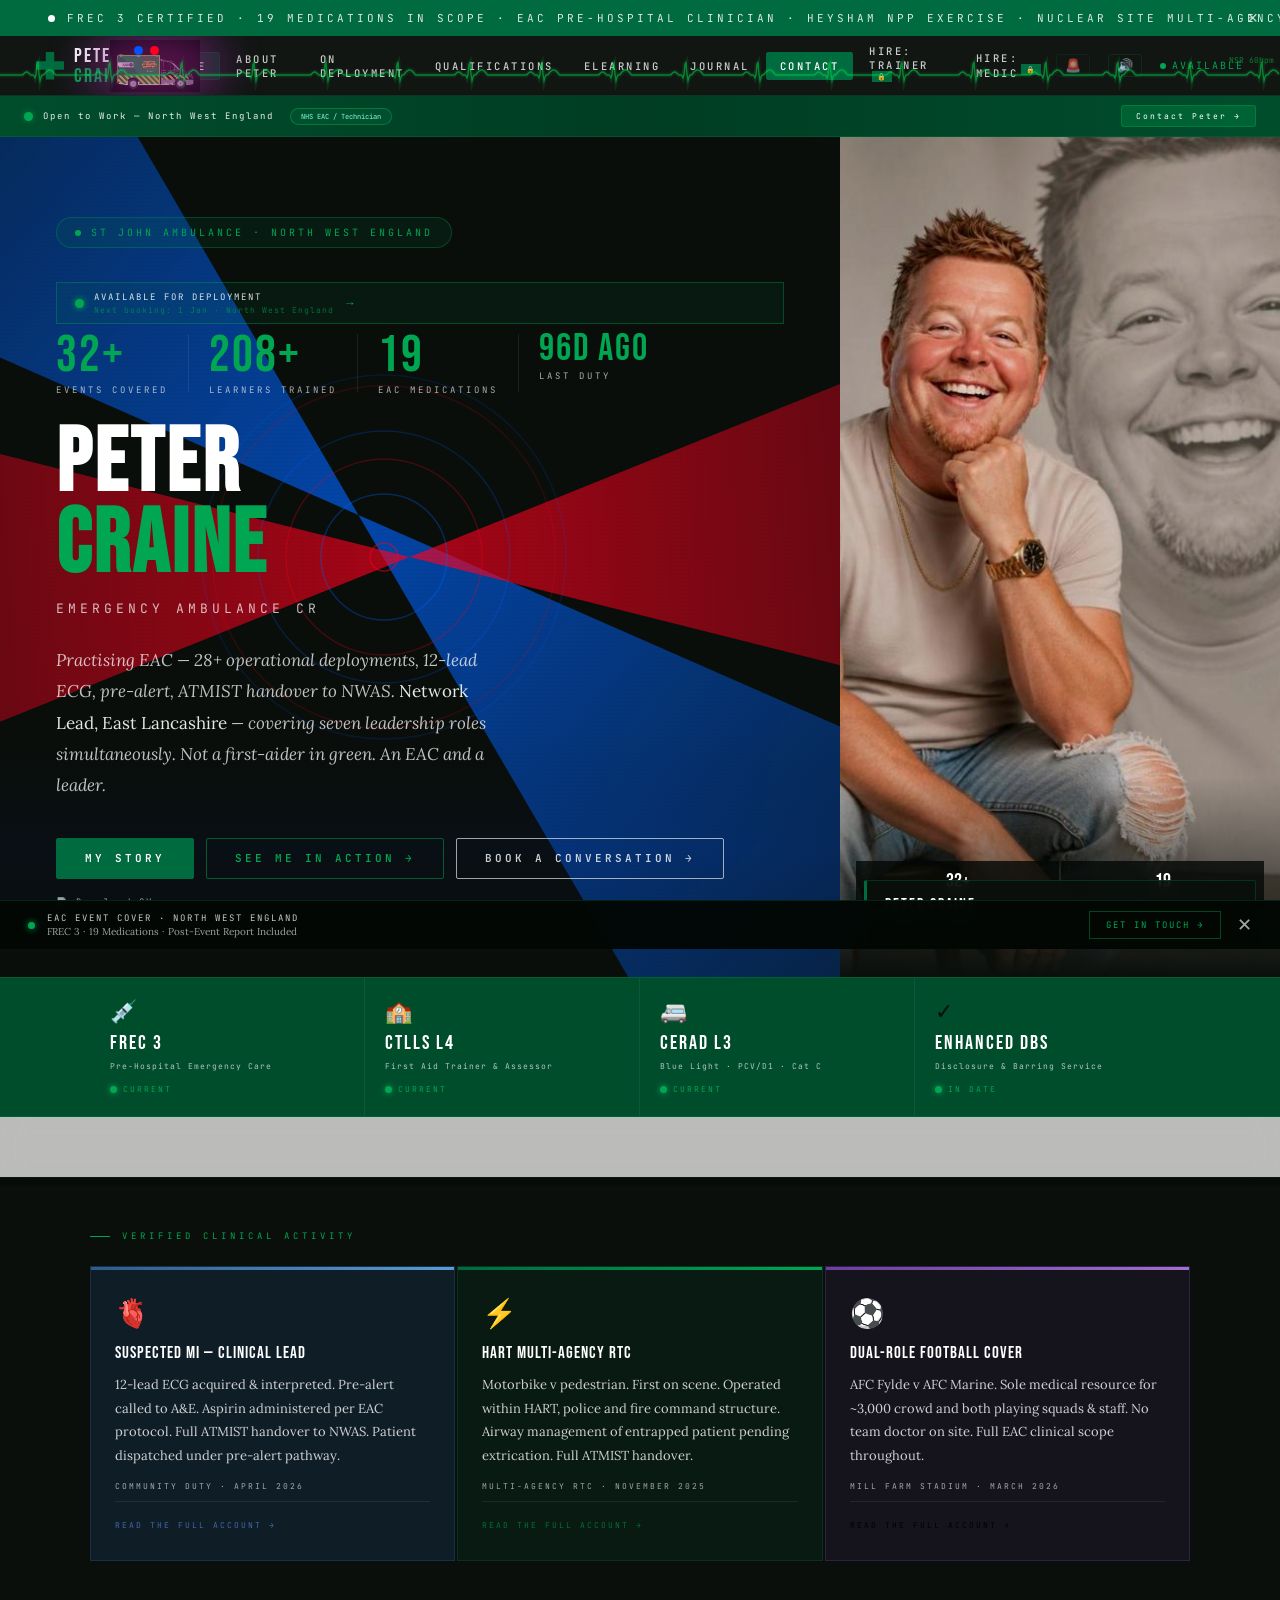
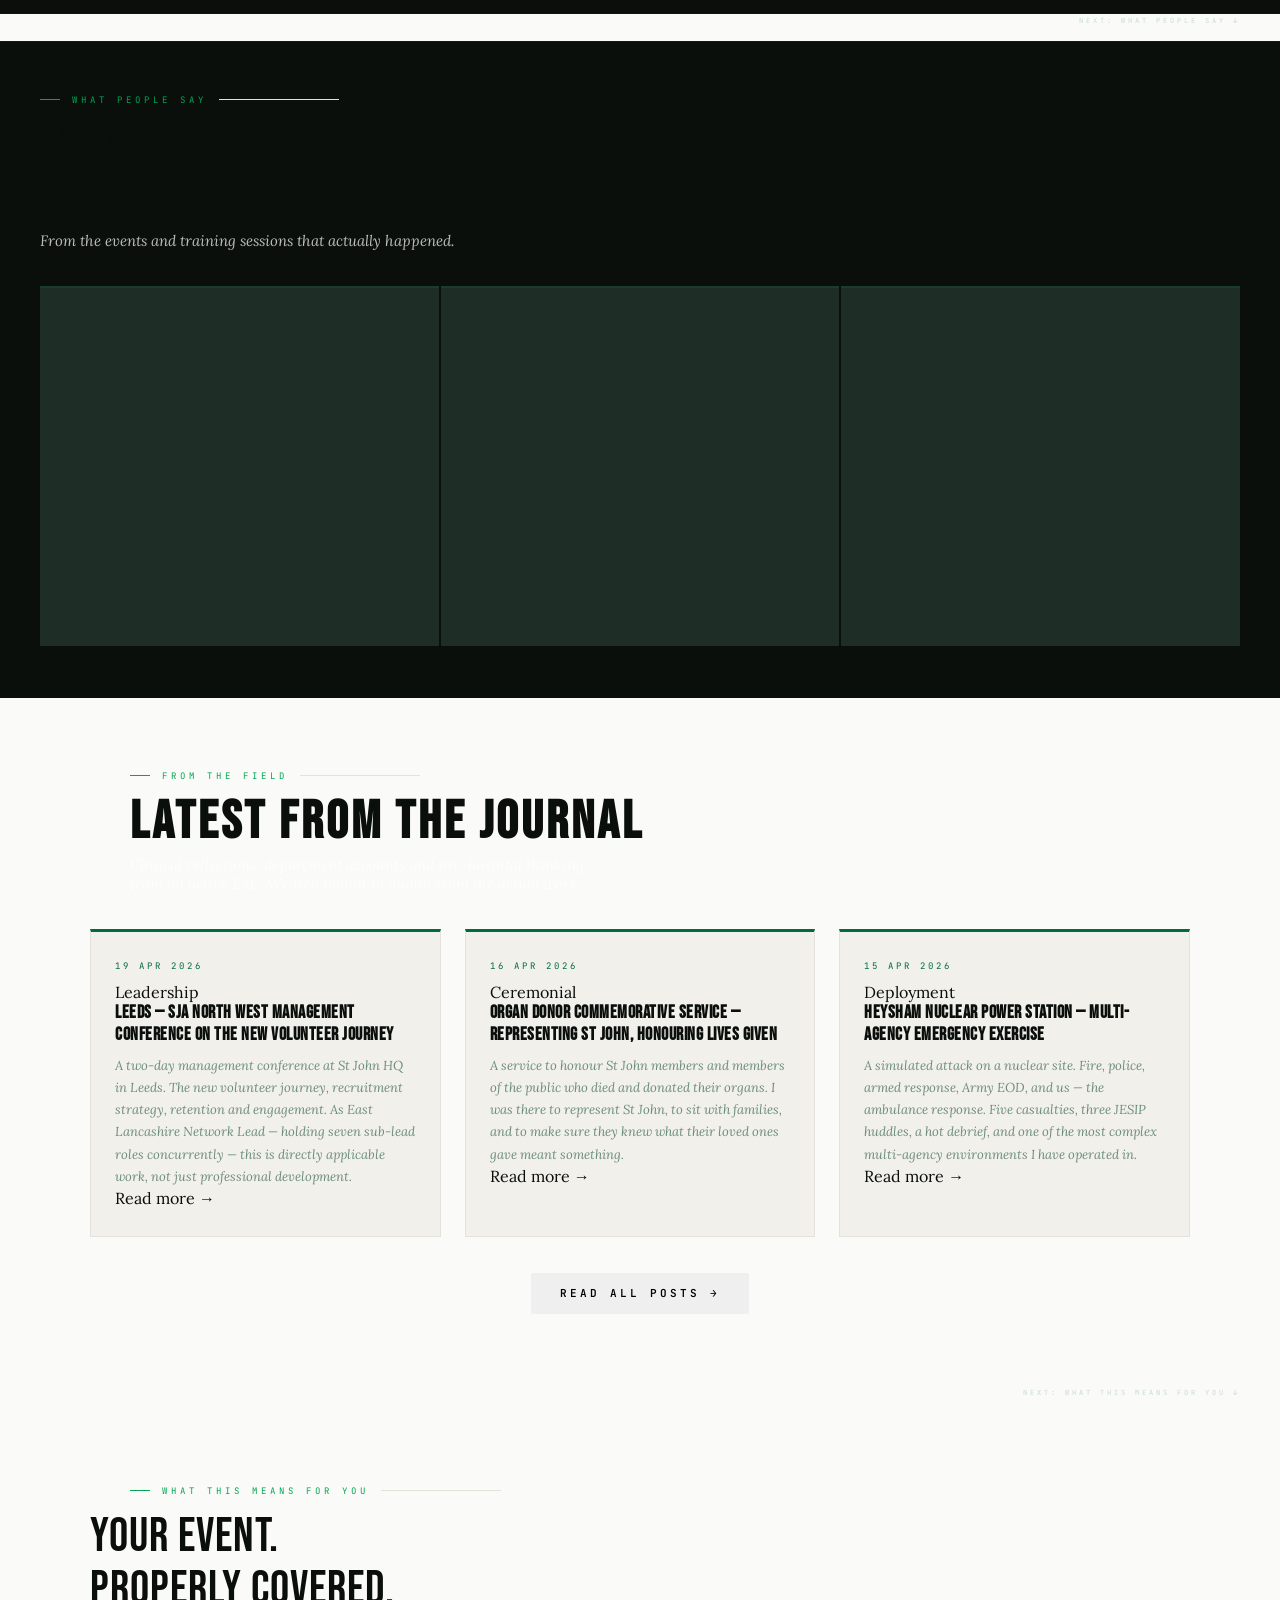
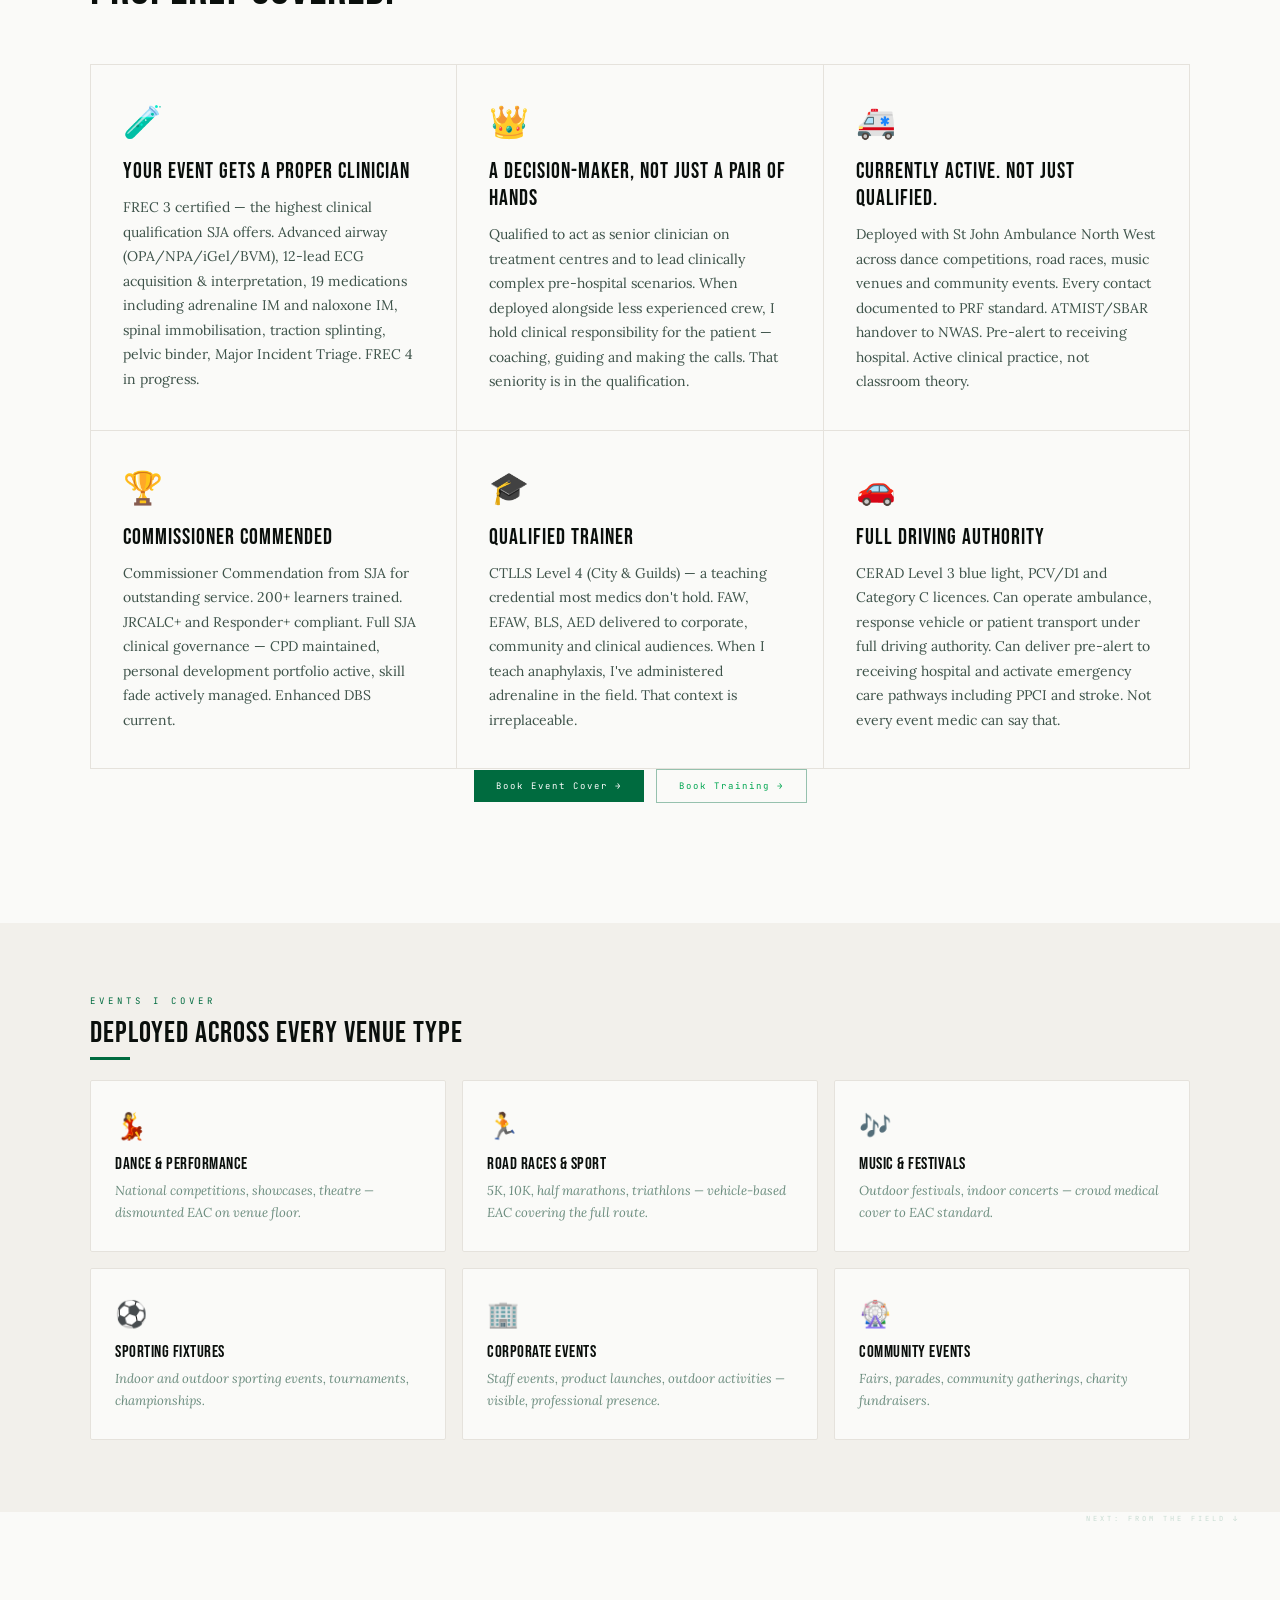
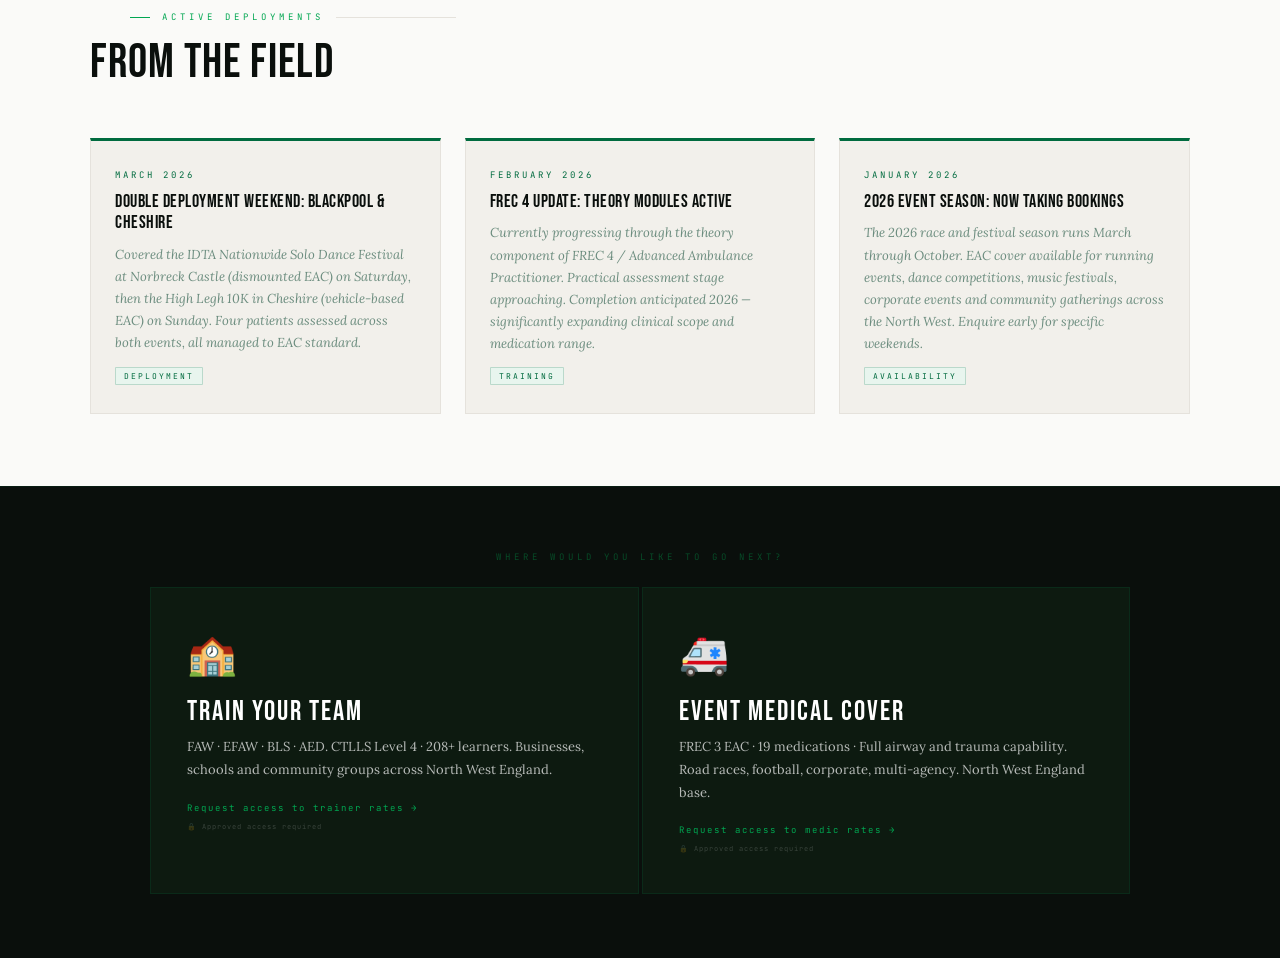
==== index.html @ c76495e9 "Add files via upload" ====
<!DOCTYPE html>
<html lang="en-GB">
<head>
<script type="application/ld+json">
[
  {
    "@context": "https://schema.org",
    "@type": "Person",
    "@id": "https://www.petercrainemedic.co.uk/#person",
    "name": "Peter Craine",
    "givenName": "Peter",
    "familyName": "Craine",
    "jobTitle": "Emergency Ambulance Crew / Event Medical Cover Provider / First Aid Trainer",
    "description": "FREC 3 qualified Emergency Ambulance Crew (EAC) providing professional event medical cover across North West England. Operating under St John Ambulance clinical governance with 19-medication EAC scope. CTLLS Level 4 first aid trainer.",
    "url": "https://www.petercrainemedic.co.uk",
    "telephone": "+447756831072",
    "email": "peter.craine@me.com",
    "image": "https://www.petercrainemedic.co.uk/peter-craine-eac.jpg",
    "address": {
      "@type": "PostalAddress",
      "addressLocality": "Blackburn",
      "addressRegion": "Lancashire",
      "addressCountry": "GB",
      "addressRegion": "North West England"
    },
    "areaServed": [
      {"@type": "AdministrativeArea", "name": "Lancashire"},
      {"@type": "AdministrativeArea", "name": "Greater Manchester"},
      {"@type": "AdministrativeArea", "name": "Merseyside"},
      {"@type": "AdministrativeArea", "name": "Cheshire"},
      {"@type": "AdministrativeArea", "name": "West Yorkshire"},
      {"@type": "AdministrativeArea", "name": "North West England"}
    ],
    "knowsAbout": [
      "Pre-hospital emergency care",
      "Event medical cover",
      "Emergency Ambulance Crew operations",
      "FREC 3 clinical scope",
      "Medication administration — EAC scope",
      "First aid training delivery",
      "JRCALC clinical guidelines",
      "Mass casualty incident management",
      "Cardiac arrest management",
      "Anaphylaxis management",
      "Exertional illness at sporting events",
      "Patient report form documentation",
      "SJA clinical governance"
    ],
    "hasOccupation": {
      "@type": "Occupation",
      "name": "Emergency Ambulance Crew",
      "occupationalCategory": "29-2041.00",
      "description": "Pre-hospital emergency care provider operating to EAC scope of practice under St John Ambulance clinical governance",
      "skills": "FREC 3, EAC scope, 19-medication authority, 12-lead ECG, JRCALC guidelines, mass gathering medicine"
    },
    "hasCredential": [
      {
        "@type": "EducationalOccupationalCredential",
        "name": "FREC 3 — First Responder Emergency Care",
        "credentialCategory": "Clinical Qualification",
        "recognizedBy": {"@type": "Organization", "name": "IHCD / St John Ambulance"},
        "validIn": {"@type": "Country", "name": "United Kingdom"}
      },
      {
        "@type": "EducationalOccupationalCredential",
        "name": "Emergency Ambulance Crew (EAC) — Column 9 of 10",
        "credentialCategory": "Clinical Role",
        "recognizedBy": {"@type": "Organization", "name": "St John Ambulance"}
      },
      {
        "@type": "EducationalOccupationalCredential",
        "name": "CTLLS Level 4 — Certificate in Teaching in the Lifelong Learning Sector",
        "credentialCategory": "Teaching Qualification",
        "recognizedBy": {"@type": "Organization", "name": "City & Guilds"}
      },
      {
        "@type": "EducationalOccupationalCredential",
        "name": "CERAD Level 3 — Blue Light Driving Authority",
        "credentialCategory": "Driving Authority"
      },
      {
        "@type": "EducationalOccupationalCredential",
        "name": "Enhanced DBS Certificate",
        "credentialCategory": "Safeguarding Clearance"
      },
      {
        "@type": "EducationalOccupationalCredential",
        "name": "FREC 4 / Advanced Ambulance Practitioner — In Progress",
        "credentialCategory": "Clinical Qualification (In Progress)"
      }
    ],
    "memberOf": {
      "@type": "Organization",
      "name": "St John Ambulance",
      "url": "https://www.sja.org.uk",
      "department": "North West Region"
    },
    "sameAs": [
      "https://www.linkedin.com/in/peter-craine",
      "https://www.tiktok.com/@petercrainemedic",
      "https://www.petercrainemedic.co.uk"
    ]
  },
  {
    "@context": "https://schema.org",
    "@type": "ProfessionalService",
    "@id": "https://www.petercrainemedic.co.uk/#service",
    "name": "Peter Craine — Event Medical Cover & First Aid Training",
    "description": "Professional event medical cover and first aid training services across North West England. FREC 3 Emergency Ambulance Crew with 19-medication EAC scope, operating under St John Ambulance clinical governance.",
    "url": "https://www.petercrainemedic.co.uk",
    "telephone": "+447756831072",
    "email": "peter.craine@me.com",
    "provider": {"@id": "https://www.petercrainemedic.co.uk/#person"},
    "areaServed": [
      {"@type": "AdministrativeArea", "name": "Lancashire"},
      {"@type": "AdministrativeArea", "name": "Greater Manchester"},
      {"@type": "AdministrativeArea", "name": "Merseyside"},
      {"@type": "AdministrativeArea", "name": "Cheshire"},
      {"@type": "AdministrativeArea", "name": "North West England"}
    ],
    "serviceType": [
      "Event Medical Cover",
      "Emergency Ambulance Crew Deployment",
      "First Aid Training",
      "Mass Gathering Medicine",
      "Pre-Hospital Emergency Care"
    ],
    "hasOfferCatalog": {
      "@type": "OfferCatalog",
      "name": "Services",
      "itemListElement": [
        {"@type": "Offer", "itemOffered": {"@type": "Service", "name": "Event Medical Cover — EAC Deployment", "description": "FREC 3 Emergency Ambulance Crew for events of any size across North West England"}},
        {"@type": "Offer", "itemOffered": {"@type": "Service", "name": "First Aid Training", "description": "Accredited first aid courses delivered by CTLLS L4 qualified trainer"}},
        {"@type": "Offer", "itemOffered": {"@type": "Service", "name": "Event Risk Assessment", "description": "Pre-event medical risk assessment and Purple Guide compliance review"}}
      ]
    },
    "address": {
      "@type": "PostalAddress",
      "addressLocality": "Blackburn",
      "addressRegion": "Lancashire",
      "addressCountry": "GB"
    }
  },
  {
    "@context": "https://schema.org",
    "@type": "WebSite",
    "@id": "https://www.petercrainemedic.co.uk/#website",
    "name": "Peter Craine Medic",
    "url": "https://www.petercrainemedic.co.uk",
    "description": "Professional event medical cover and first aid training — North West England",
    "author": {"@id": "https://www.petercrainemedic.co.uk/#person"},
    "inLanguage": "en-GB"
  },
  {
    "@context": "https://schema.org",
    "@type": "FAQPage",
    "mainEntity": [
      {
        "@type": "Question",
        "name": "What is an EAC and do I need one for my event?",
        "acceptedAnswer": {
          "@type": "Answer",
          "text": "An Emergency Ambulance Crew (EAC) is a clinician operating at Column 9 of 10 in the ambulance career framework — significantly above a standard first aider or FREC 3. An EAC can administer 19 medications independently, acquire and interpret 12-lead ECGs, use supraglottic airways, and act as lead clinician at a treatment centre. For events over 500 people, physical activity events, or any event with elevated medical risk, EAC-level cover is strongly recommended under the Purple Guide."
        }
      },
      {
        "@type": "Question",
        "name": "What area does Peter Craine cover for event medical cover?",
        "acceptedAnswer": {
          "@type": "Answer",
          "text": "Primary coverage area is North West England — Lancashire (including Blackburn, Preston, Burnley), Greater Manchester, Merseyside, and Cheshire. Peter is available for events nationally, particularly across the North of England. Contact to discuss events outside the primary area."
        }
      },
      {
        "@type": "Question",
        "name": "What medications can an EAC administer at an event?",
        "acceptedAnswer": {
          "@type": "Answer",
          "text": "As an EAC operating under St John Ambulance clinical governance, Peter can administer 19 medications including Adrenaline 1:1000 IM (anaphylaxis), Naloxone IM (opioid reversal), Entonox and Methoxyflurane/Penthrox (pain relief), Salbutamol and Ipratropium via nebuliser (asthma/COPD), GTN spray (cardiac chest pain), Aspirin (suspected MI), Glucagon and Hydrocortisone IM, and oral medications including Paracetamol, Ibuprofen, Glucose Gel 40%, and Oral Rehydration Salts. All medications are administered within SJA clinical governance using the Medication Administration Cross Check protocol."
        }
      },
      {
        "@type": "Question",
        "name": "Is Peter Craine DBS checked and operating under a governance framework?",
        "acceptedAnswer": {
          "@type": "Answer",
          "text": "Yes. Peter holds a current Enhanced DBS certificate and operates under St John Ambulance North West clinical governance framework on all deployments. All patient documentation follows SJA Ambulance Patient Report Form standards. Clinical practice is governed by JRCALC guidelines."
        }
      },
      {
        "@type": "Question",
        "name": "What equipment does Peter carry on deployment?",
        "acceptedAnswer": {
          "@type": "Answer",
          "text": "Every deployment includes: AED/defibrillator (adult and paediatric pads), 12-lead ECG monitor, EtCO2 capnography, SpO2 and NIBP monitoring (multi-size cuffs), blood glucose testing, oxygen (CD/ZD cylinder) with full mask range including nebuliser, 19-medication drug pack, full airway kit (OPA, NPA, iGel supraglottic airways sizes 3-5, BVM adult and paediatric), major trauma kit (CAT tourniquets x2, chest seals, haemostatic gauze, military dressings), and full documentation including PRFs and cardiac arrest forms."
        }
      },
      {
        "@type": "Question",
        "name": "What first aid training courses does Peter deliver?",
        "acceptedAnswer": {
          "@type": "Answer",
          "text": "Peter delivers accredited first aid training as a CTLLS Level 4 qualified trainer. Courses include Emergency First Aid at Work (EFAW), First Aid at Work (FAW), paediatric first aid, and bespoke workplace first aid training. All training is delivered across Lancashire and the wider North West. Contact for course availability and group rates."
        }
      },
      {
        "@type": "Question",
        "name": "Does Peter provide a post-event medical report?",
        "acceptedAnswer": {
          "@type": "Answer",
          "text": "Yes. Every deployment includes a written post-event medical report delivered within 48 hours of the event close. The report covers all patient contacts, treatments provided, medications administered, handovers to NWAS, and recommendations for future events. This documentation is suitable for insurance purposes and event licensing requirements."
        }
      }
    ]
  },
  {
    "@context": "https://schema.org",
    "@type": "ItemList",
    "name": "Journal — Clinical Reflections by Peter Craine EAC",
    "description": "Clinical journal entries from a practising FREC 3 Emergency Ambulance Crew covering event medical deployments and pre-hospital care",
    "url": "https://www.petercrainemedic.co.uk/#journal",
    "author": {"@id": "https://www.petercrainemedic.co.uk/#person"},
    "itemListElement": [
      {
        "@type": "ListItem",
        "position": 1,
        "item": {
          "@type": "BlogPosting",
          "headline": "High Legh 10K: When the Runner Doesn’t Stop Running",
          "description": "Vehicle-based EAC on a muddy Cheshire course. One patient, late race, classic exertional presentation — and why your assessment window at an event is nothing like a roadside RTC.",
          "datePublished": "2026-03-08",
          "author": {"@id": "https://www.petercrainemedic.co.uk/#person"},
          "url": "https://www.petercrainemedic.co.uk/#journal",
          "keywords": "EAC, event medical cover, running event, exertional illness, pre-hospital",
          "articleSection": "Deployment",
          "inLanguage": "en-GB"
        }
      },
      {
        "@type": "ListItem",
        "position": 2,
        "item": {
          "@type": "BlogPosting",
          "headline": "IDTA Dance Festival: 4 Patients, One Shift, Full Scope Used",
          "description": "Dismounted EAC at Norbreck Castle, Blackpool. A full competition day — 1,200 dancers, eight age groups, four patient contacts.",
          "datePublished": "2026-03-07",
          "author": {"@id": "https://www.petercrainemedic.co.uk/#person"},
          "url": "https://www.petercrainemedic.co.uk/#journal",
          "keywords": "EAC, event medical cover, dance festival, FREC 3, pre-hospital care",
          "articleSection": "Deployment",
          "inLanguage": "en-GB"
        }
      },
      {
        "@type": "ListItem",
        "position": 3,
        "item": {
          "@type": "BlogPosting",
          "headline": "What Event Organisers Actually Need to Know When Booking Medical Cover",
          "description": "Most event organisers don’t know the difference between a first aider and an EAC. Here’s a plain-English breakdown of medical cover levels and what your event actually needs.",
          "datePublished": "2026-02-15",
          "author": {"@id": "https://www.petercrainemedic.co.uk/#person"},
          "url": "https://www.petercrainemedic.co.uk/#journal",
          "keywords": "event medical cover, EAC vs first aider, Purple Guide, event safety, Lancashire",
          "articleSection": "Industry",
          "inLanguage": "en-GB"
        }
      }
    ]
  }
]
</script>
<script type="application/ld+json">
{
  "@context": "https://schema.org",
  "@type": "FAQPage",
  "mainEntity": [
    {"@type":"Question","name":"What is an Emergency Ambulance Crew (EAC)?","acceptedAnswer":{"@type":"Answer","text":"An Emergency Ambulance Crew (EAC) is a pre-hospital clinician qualified to FREC 3 level and authorised to administer a defined range of medications under clinical governance. Peter Craine operates as an EAC under St John Ambulance North West, with authority to administer 19 medications including adrenaline, naloxone, salbutamol, entonox, and methoxyflurane (Penthrox)."}},
    {"@type":"Question","name":"Is Peter Craine DBS checked?","acceptedAnswer":{"@type":"Answer","text":"Yes. Peter Craine holds a current Enhanced DBS certificate, renewed regularly. Copies are available on request for event organisers and training clients."}},
    {"@type":"Question","name":"What area does Peter Craine cover for event medical services?","acceptedAnswer":{"@type":"Answer","text":"Peter Craine is based in Blackburn, Lancashire and provides primary coverage across Lancashire, Greater Manchester, Merseyside, and Cheshire. Secondary coverage extends to West Yorkshire, Cumbria, and the Lake District. National travel is available for the right event."}},
    {"@type":"Question","name":"What qualifications does Peter Craine hold?","acceptedAnswer":{"@type":"Answer","text":"Peter Craine holds FREC 3 (First Response Emergency Care Level 3), CERAD Level 3 Blue Light, CTLLS Level 4 (teaching qualification), EAC authorisation under St John Ambulance, PCV/D1 and Category C driving licences. FREC 4 is currently in progress."}},
    {"@type":"Question","name":"Can Peter Craine provide first aid training?","acceptedAnswer":{"@type":"Answer","text":"Yes. Peter Craine is a qualified trainer holding CTLLS Level 4, delivering first aid training including FAW (First Aid at Work), EFAW (Emergency FAW), BLS (Basic Life Support), and AED training to organisations across North West England."}}
  ]
}
</script>
<script type="application/ld+json">
{
  "@context": "https://schema.org",
  "@type": "MedicalOrganization",
  "name": "Peter Craine Medic",
  "url": "https://www.petercrainemedic.co.uk",
  "description": "Freelance Emergency Ambulance Crew and First Aid Trainer based in Blackburn, Lancashire. FREC 3 qualified, operating under St John Ambulance clinical governance.",
  "medicalSpecialty": "Emergency Medicine",
  "areaServed": {"@type":"GeoCircle","geoMidpoint":{"@type":"GeoCoordinates","latitude":53.7481,"longitude":-2.4831},"geoRadius":"80000"},
  "employee": {"@type":"Person","name":"Peter Craine","jobTitle":"Emergency Ambulance Crew / First Aid Trainer"}
}
</script>
<script type="application/ld+json">
{
  "@context": "https://schema.org",
  "@type": "BreadcrumbList",
  "itemListElement": [
    {"@type":"ListItem","position":1,"name":"Home","item":"https://www.petercrainemedic.co.uk/"},
    {"@type":"ListItem","position":2,"name":"About","item":"https://www.petercrainemedic.co.uk/#about"},
    {"@type":"ListItem","position":3,"name":"On Deployment","item":"https://www.petercrainemedic.co.uk/#services"},
    {"@type":"ListItem","position":4,"name":"Qualifications","item":"https://www.petercrainemedic.co.uk/#quals"},
    {"@type":"ListItem","position":5,"name":"Journal","item":"https://www.petercrainemedic.co.uk/#journal"},
    {"@type":"ListItem","position":6,"name":"Contact","item":"https://www.petercrainemedic.co.uk/#contact"}
  ]
}
</script>
<script type="application/ld+json">{"@context":"https://schema.org","@type":"Person","@id":"https://www.petercrainemedic.co.uk/#jobseeker","name":"Peter Craine","jobTitle":"Emergency Ambulance Crew / FREC 3","address":{"@type":"PostalAddress","addressLocality":"Blackburn","addressRegion":"Lancashire","addressCountry":"GB"},"seeks":{"@type":"Demand","name":"Full-time NHS EAC role North West England"}}</script>
<meta charset="UTF-8">
<meta name="viewport" content="width=device-width, initial-scale=1.0">
<meta name="author" content="Peter Craine">
<meta property="og:title" content="Peter Craine | Event Medical Cover &amp; First Aid Trainer | North West">
<meta property="og:description" content="Professional event medical cover — North West England. FREC 3 EAC, 19-medicationtive SJA North West deployments. Available across the North West.">
<meta property="og:type" content="website">
<meta property="og:url" content="https://www.petercrainemedic.co.uk/">
<meta property="og:site_name" content="Peter Craine Medic">
<meta name="twitter:card" content="summary_large_image">
<meta name="twitter:title" content="Peter Craine | Event Medic &amp; First Aid Trainer">
<meta name="twitter:description" content="FREC 3 EAC | CTLLS L4 | Available for NHS | North West England">
<meta name="geo.region" content="GB-LAN">
<meta name="geo.placename" content="Blackburn, Lancashire">
<meta property="og:image" content="https://www.petercrainemedic.co.uk/og-image.png">
<link rel="alternate" hreflang="en-gb" href="https://www.petercrainemedic.co.uk/">
<title>Peter Craine | Event Medical Cover | North West EAC</title>
<meta name="description" content="Peter Craine — FREC 3 EAC, First Aid Trainer CTLLS L4. Blackburn, Lancashire. Available for NHS Band 4-5 roles in North West England.">
<link rel="canonical" href="https://www.petercrainemedic.co.uk/">
<meta name="theme-color" content="#004D2C">
<meta name="msapplication-TileColor" content="#004D2C">
<meta name="robots" content="index, follow, max-snippet:-1, max-image-preview:large, max-video-preview:-1">
<link rel="sitemap" type="application/xml" href="/sitemap.xml">
<link rel="icon" type="image/svg+xml" href="data:image/svg+xml,%3Csvg xmlns='http://www.w3.org/2000/svg' viewBox='0 0 32 32'%3E%3Crect width='32' height='32' rx='6' fill='%23004D2C'/%3E%3Crect x='13' y='3' width='6' height='26' rx='1' fill='white'/%3E%3Crect x='3' y='13' width='26' height='6' rx='1' fill='white'/%3E%3C/svg%3E">
<link rel="preconnect" href="https://fonts.googleapis.com">
<link rel="preconnect" href="https://fonts.gstatic.com" crossorigin>
<link rel="preload" as="style" href="https://fonts.googleapis.com/css2?family=Bebas+Neue&family=Lora:ital,wght@0,400;0,600;1,400&family=JetBrains+Mono:wght@400;500;600&display=swap">
<link href="https://fonts.googleapis.com/css2?family=Bebas+Neue&family=Lora:ital,wght@0,400;0,600;1,400&family=JetBrains+Mono:wght@400;500;600&display=swap" rel="stylesheet">
<style>
*,*::before,*::after{margin:0;padding:0;box-sizing:border-box}
:root{
  --gd:#050D07;--g:#006B3F;--g2:#004D2C;--gm:#00A651;--gl:#E8F5EE;
  --ink:#0a0f0c;--ink2:#1e2e27;--ink3:#3d5249;--ink4:#6b8c7e;
  --stone:#F2F0EB;--stone2:#E5E2DC;--white:#FAFAF8;
  --gold:#B8860B;--gld:#FDF6E3;--red:#C0392B;
  --display:'Bebas Neue',sans-serif;--serif:'Lora',Georgia,serif;--mono:'JetBrains Mono',monospace;
  --r:2px;--shadow:0 4px 32px rgba(0,0,0,.10);--shadow-lg:0 8px 48px rgba(0,0,0,.18);
}
html{scroll-behavior:smooth;font-size:16px}
body{font-family:var(--serif);background:var(--white);color:var(--ink);overflow-x:hidden;-webkit-font-smoothing:antialiased}

/* SKIP TO CONTENT */
.skip-link{position:absolute;top:-100px;left:16px;background:var(--g);color:white;padding:10px 18px;z-index:9999;font-family:var(--mono);font-size:11px;letter-spacing:2px;text-transform:uppercase;text-decoration:none;border-radius:0 0 var(--r) var(--r);transition:top .2s}
.skip-link:focus{top:0}

/* TICKER */
#ticker{background:var(--g);overflow:hidden;height:36px;display:flex;align-items:center;position:relative;z-index:102}
#ticker.hidden{display:none}
.ticker-track{display:flex;white-space:nowrap;animation:ticker 240s linear infinite}
.ticker-track:hover{animation-play-state:paused}
.ticker-item{font-family:var(--mono);font-size:11px;letter-spacing:3px;text-transform:uppercase;color:rgba(255,255,255,.85);padding:0 48px;display:flex;align-items:center;gap:12px}
.ticker-dot{width:7px;height:7px;background:white;border-radius:50%;animation:pulse 2s infinite;flex-shrink:0}
@keyframes ticker{0%{transform:translateX(0)}100%{transform:translateX(-50%)}}
@keyframes pulse{0%,100%{opacity:1;transform:scale(1)}50%{opacity:.3;transform:scale(1.4)}}
.ticker-close{position:absolute;right:14px;top:50%;transform:translateY(-50%);background:none;border:none;color:rgba(255,255,255,.78);cursor:pointer;font-size:18px;padding:4px 8px;z-index:10;line-height:1}
.ticker-close:hover{color:white}

/* NAV */
nav{position:sticky;top:0;left:0;right:0;z-index:100;background:rgba(10,15,12,.97);backdrop-filter:blur(12px);-webkit-backdrop-filter:blur(12px);border-bottom:1px solid rgba(0,107,63,.4);height:60px;display:flex;align-items:center;justify-content:space-between;padding:0 36px;transition:box-shadow .3s}
nav.scrolled{box-shadow:0 4px 24px rgba(0,0,0,.4)}
.nav-logo{display:flex;align-items:center;gap:10px;cursor:pointer;text-decoration:none}
.nav-cross{width:28px;height:28px;background:var(--g);flex-shrink:0;clip-path:polygon(35% 0%,65% 0%,65% 35%,100% 35%,100% 65%,65% 65%,65% 100%,35% 100%,35% 65%,0% 65%,0% 35%,35% 35%);transition:background .2s}
.nav-logo:hover .nav-cross{background:var(--gm)}
.nav-wordmark{font-family:var(--display);font-size:20px;color:white;letter-spacing:2px;line-height:1}
.nav-wordmark span{color:var(--gm)}
.nav-center{display:flex;gap:2px;align-items:center}
.nav-center a{font-family:var(--mono);font-size:10.5px;font-weight:500;letter-spacing:2.5px;text-transform:uppercase;color:rgba(255,255,255,.78);text-decoration:none;padding:6px 13px;border-radius:var(--r);transition:all .2s;border:1px solid transparent;cursor:pointer}
.nav-center a:hover,.nav-center a.active{color:white;background:rgba(0,107,63,.25);border-color:rgba(0,107,63,.3)}
.nav-cta-link{background:var(--g)!important;color:white!important;border-color:var(--g)!important}
.nav-cta-link:hover{background:var(--gm)!important;border-color:var(--gm)!important}
.nav-right{display:flex;align-items:center;gap:12px}
.nav-avail{display:flex;align-items:center;gap:6px;font-family:var(--mono);font-size:10px;letter-spacing:2px;text-transform:uppercase;color:var(--gm)}
.nav-avail-dot{width:6px;height:6px;background:var(--gm);border-radius:50%;animation:pulse 2s infinite}
.hamburger{display:none;flex-direction:column;gap:5px;cursor:pointer;background:none;border:none;padding:4px}
.hamburger span{width:22px;height:2px;background:rgba(255,255,255,.7);display:block;transition:.25s}
@media(max-width:860px){.hamburger{display:flex}.nav-avail{display:none}nav{padding:0 20px}.nav-center{display:flex;flex-direction:column;justify-content:center;align-items:center;gap:0;position:fixed;inset:0;background:rgba(4,10,6,.97);backdrop-filter:blur(16px);z-index:999;transform:translateX(100%);transition:transform .35s cubic-bezier(.77,0,.18,1);pointer-events:none}.nav-center.open{transform:translateX(0);pointer-events:all}.nav-center a{font-family:var(--display)!important;font-size:clamp(28px,10vw,42px)!important;font-weight:800!important;letter-spacing:4px!important;padding:14px 0!important;width:100%;text-align:center;border:none!important;opacity:0;transform:translateY(20px);transition:opacity .3s ease,transform .3s ease,color .2s!important}.nav-center.open a{opacity:1;transform:translateY(0)}.nav-center.open a:nth-child(1){transition-delay:.06s}.nav-center.open a:nth-child(2){transition-delay:.12s}.nav-center.open a:nth-child(3){transition-delay:.18s}.nav-center.open a:nth-child(4){transition-delay:.24s}.nav-center.open a:nth-child(5){transition-delay:.30s}.nav-center.open a:nth-child(6){transition-delay:.36s}.hamburger.open span:nth-child(1){transform:translateY(7px) rotate(45deg)}.hamburger.open span:nth-child(2){opacity:0;transform:scaleX(0)}.hamburger.open span:nth-child(3){transform:translateY(-7px) rotate(-45deg)}.hamburger span{transition:transform .25s ease,opacity .2s ease}}

/* PAGE SYSTEM */
.page{display:none!important;min-height:calc(100vh - 60px);height:0;overflow:hidden}
.page.active{display:block!important;height:auto!important;overflow:visible!important;animation:fadeUp .3s ease}
@keyframes fadeUp{from{opacity:0;transform:translateY(8px)}to{opacity:1;transform:translateY(0)}}

/* BUTTONS */
.btn{font-family:var(--mono);font-size:11px;font-weight:600;letter-spacing:3px;text-transform:uppercase;padding:14px 28px;border-radius:var(--r);cursor:pointer;border:1.5px solid transparent;text-decoration:none;display:inline-block;transition:all .2s;line-height:1}
.btn-primary{background:var(--g);color:white;border-color:var(--g)}
.btn-primary:hover{background:var(--gm);border-color:var(--gm);transform:translateY(-2px);box-shadow:0 6px 20px rgba(0,107,63,.35)}
.btn-ghost{background:transparent;color:rgba(255,255,255,.8);border-color:rgba(255,255,255,.62)}
.btn-ghost:hover{border-color:var(--gm);color:white;transform:translateY(-2px)}

/* HOME */
.hero{background:var(--ink);min-height:calc(100vh - 60px);display:grid;grid-template-columns:1fr 440px;position:relative;overflow:hidden}
.hero::after{content:'';position:absolute;inset:0;background:radial-gradient(ellipse at 30% 50%,rgba(0,107,63,.08) 0%,transparent 70%);pointer-events:none}
.hero-grid{position:absolute;inset:0;background-image:linear-gradient(rgba(0,107,63,.06) 1px,transparent 1px),linear-gradient(90deg,rgba(0,107,63,.06) 1px,transparent 1px);background-size:48px 48px;pointer-events:none}
.hero-content{padding:72px 56px 60px;display:flex;flex-direction:column;justify-content:center;position:relative;z-index:2}
.hero-pill{display:inline-flex;align-items:center;gap:10px;background:rgba(0,107,63,.15);border:1px solid rgba(0,166,81,.3);padding:8px 18px;border-radius:40px;font-family:var(--mono);font-size:10px;letter-spacing:3px;text-transform:uppercase;color:var(--gm);margin-bottom:24px;width:fit-content}
.hero-pill-dot{width:6px;height:6px;background:var(--gm);border-radius:50%;animation:pulse 2s infinite}
.hero-counter-row{display:flex;gap:20px;margin-bottom:28px}
.hero-stat{display:flex;flex-direction:column;align-items:flex-start}
.hero-stat-num{font-family:var(--display);font-size:52px;color:var(--gm);line-height:1;letter-spacing:2px}
.hero-stat-label{font-family:var(--mono);font-size:9px;letter-spacing:3px;text-transform:uppercase;color:rgba(255,255,255,.65);margin-top:2px}
.hero-stat-div{width:1px;background:rgba(255,255,255,.08);margin:4px 0}
.hero-name{font-family:var(--display);font-size:clamp(64px,7vw,96px);line-height:.9;color:white;letter-spacing:3px;margin-bottom:12px}
.hero-name .surname{color:var(--gm)}
.hero-role{font-family:var(--mono);font-size:13px;letter-spacing:4px;text-transform:uppercase;color:rgba(255,255,255,.7);margin-bottom:24px;line-height:1.8}
.hero-role strong{color:rgba(255,255,255,.75)}
.hero-tagline{font-size:17px;color:rgba(255,255,255,.75);font-style:italic;line-height:1.85;max-width:440px;margin-bottom:36px}
.hero-tagline em{color:rgba(255,255,255,.9);font-style:normal}
.hero-btns{display:flex;gap:12px;flex-wrap:wrap}
.hero-photo-panel{position:relative;overflow:hidden;display:flex;align-items:flex-end;justify-content:center}
.hero-photo-panel::before{content:'';position:absolute;inset:0;background:linear-gradient(160deg,rgba(0,77,44,.6) 0%,transparent 60%)}
.hero-photo-panel::after{content:'';position:absolute;bottom:0;left:0;right:0;height:200px;background:linear-gradient(transparent,var(--ink))}
.hero-photo{width:100%;height:100%;object-fit:cover;object-position:center top;filter:contrast(1.05) brightness(.9);display:block}
.hero-photo-badge{position:absolute;bottom:32px;left:24px;right:24px;z-index:3;background:rgba(10,15,12,.88);backdrop-filter:blur(8px);border:1px solid rgba(0,107,63,.4);border-left:3px solid var(--g);padding:14px 18px;border-radius:var(--r)}
.hero-badge-role{font-family:var(--display);font-size:16px;letter-spacing:2px;color:white}
.hero-badge-sub{font-family:var(--mono);font-size:10px;letter-spacing:2px;color:var(--gm);margin-top:3px}
@media(max-width:900px){.hero{grid-template-columns:1fr;min-height:auto}.hero-photo-panel{height:320px}.hero-content{padding:48px 24px 36px}.hero-counter-row{gap:16px}.hero-name{font-size:clamp(52px,10vw,72px)}}

/* TRUST STRIP */
.trust-strip{background:var(--g2);border-top:1px solid rgba(0,166,81,.2);border-bottom:1px solid rgba(0,166,81,.2)}
.trust-inner{max-width:1100px;margin:0 auto;display:grid;grid-template-columns:repeat(4,1fr)}
.trust-item{padding:22px 20px;border-right:1px solid rgba(255,255,255,.06);display:flex;flex-direction:column;gap:5px;transition:background .2s}.trust-item--dash{align-items:flex-start;cursor:default}.trust-item--dash:hover{background:rgba(255,255,255,.04)}.trust-dash-icon{font-size:22px;margin-bottom:6px;line-height:1}.trust-dash-val{font-family:var(--display);font-size:20px;letter-spacing:2px;color:#fff;line-height:1;margin-bottom:3px}.trust-dash-lbl{font-family:var(--mono);font-size:8px;letter-spacing:1px;color:rgba(255,255,255,.68);margin-bottom:8px}.trust-dash-status{display:flex;align-items:center;gap:6px;font-family:var(--mono);font-size:8px;letter-spacing:2px;color:var(--gm)}.trust-live-dot{width:7px;height:7px;border-radius:50%;background:var(--gm);box-shadow:0 0 6px var(--gm);display:inline-block;animation:trustPulse 2s ease-in-out infinite;flex-shrink:0}@keyframes trustPulse{0%,100%{opacity:1;box-shadow:0 0 6px var(--gm)}50%{opacity:.4;box-shadow:0 0 2px var(--gm)}}
.trust-item:hover{background:rgba(0,107,63,.15)}
.trust-item:last-child{border-right:none}
.trust-label{font-family:var(--mono);font-size:9px;letter-spacing:3px;text-transform:uppercase;color:var(--gm)}
.trust-value{font-family:var(--display);font-size:14px;letter-spacing:1px;color:white}
.trust-sub{font-size:12px;color:rgba(255,255,255,.65);font-style:italic}
@media(max-width:700px){.trust-inner{grid-template-columns:repeat(2,1fr)}}

/* WHY HIRE ME */
.section-why{padding:72px 40px;background:var(--white)}
.section-inner{max-width:1100px;margin:0 auto}
.section-eyebrow{font-family:var(--mono);font-size:10px;letter-spacing:4px;text-transform:uppercase;color:var(--g);margin-bottom:10px;display:flex;align-items:center;gap:12px}
.section-eyebrow::after{content:'';flex:1;height:1px;background:var(--stone2);max-width:120px}
.section-headline{font-family:var(--display);font-size:clamp(32px,4vw,48px);color:var(--ink);letter-spacing:1px;margin-bottom:48px;line-height:1.1}
.why-grid{display:grid;grid-template-columns:repeat(3,1fr);gap:1px;background:var(--stone2);border:1px solid var(--stone2)}
.why-card{background:var(--white);padding:36px 32px;position:relative;overflow:hidden;transition:transform .2s,box-shadow .2s}
.why-card:hover{transform:translateY(-3px);box-shadow:var(--shadow);z-index:1}
.why-card::before{content:'';position:absolute;top:0;left:0;right:0;height:3px;background:var(--g);transform:scaleX(0);transform-origin:left;transition:transform .3s}
.why-card:hover::before{transform:scaleX(1)}
.why-icon{font-size:32px;margin-bottom:16px}
.why-title{font-family:var(--display);font-size:22px;letter-spacing:1px;color:var(--ink);margin-bottom:10px}
.why-text{font-size:14px;color:var(--ink3);line-height:1.75}
@media(max-width:800px){.why-grid{grid-template-columns:1fr}.section-why{padding:56px 20px}}

/* EVENTS GRID */
.section-events{padding:72px 40px;background:var(--stone)}
.events-grid{display:grid;grid-template-columns:repeat(3,1fr);gap:16px}
.event-card{background:var(--white);padding:28px 24px;border-radius:var(--r);border:1px solid var(--stone2);transition:all .2s;position:relative;overflow:hidden}
.event-card::after{content:'';position:absolute;bottom:0;left:0;right:0;height:2px;background:var(--g);transform:scaleX(0);transform-origin:left;transition:transform .3s}
.event-card:hover{box-shadow:var(--shadow);transform:translateY(-2px)}
.event-card:hover::after{transform:scaleX(1)}
.event-icon{font-size:26px;margin-bottom:12px}
.event-name{font-family:var(--display);font-size:17px;letter-spacing:.5px;color:var(--ink);margin-bottom:6px}
.event-desc{font-size:13px;color:var(--ink4);line-height:1.65;font-style:italic}
@media(max-width:800px){.events-grid{grid-template-columns:1fr 1fr}.section-events{padding:56px 20px}}
@media(max-width:500px){.events-grid{grid-template-columns:1fr}}

/* COMMENDATION */
.commend-strip{background:var(--g);padding:56px 40px}
.commend-inner{max-width:860px;margin:0 auto;text-align:center}
.commend-icon{font-size:36px;margin-bottom:16px;display:block}
.commend-quote{font-size:clamp(18px,2.5vw,24px);font-style:italic;color:white;line-height:1.7;margin-bottom:16px}
.commend-attr{font-family:var(--mono);font-size:10px;letter-spacing:3px;text-transform:uppercase;color:rgba(255,255,255,.75)}

/* HOME CTA */
.home-cta{padding:80px 40px;background:var(--ink);text-align:center;position:relative;overflow:hidden}
.home-cta::before{content:'';position:absolute;inset:0;background:radial-gradient(ellipse at 50% 100%,rgba(0,107,63,.15) 0%,transparent 70%)}
.home-cta h2{font-family:var(--display);font-size:clamp(36px,5vw,60px);color:white;letter-spacing:2px;margin-bottom:12px;position:relative}
.home-cta p{font-size:16px;color:rgba(255,255,255,.72);font-style:italic;margin-bottom:36px;position:relative}
.home-cta-btns{display:flex;gap:14px;justify-content:center;flex-wrap:wrap;position:relative}

/* ABOUT */
.page-hero{background:var(--ink);padding:72px 40px 52px;position:relative;overflow:hidden}
.page-hero::before{content:'';position:absolute;inset:0;background:repeating-linear-gradient(-45deg,transparent,transparent 60px,rgba(0,107,63,.025) 60px,rgba(0,107,63,.025) 61px)}
.page-hero::after{content:'';position:absolute;bottom:0;left:0;right:0;height:3px;background:linear-gradient(90deg,var(--g),var(--gm),transparent 80%)}
.page-hero-inner{max-width:900px;margin:0 auto;position:relative;z-index:1}
.page-eyebrow{font-family:var(--mono);font-size:10px;letter-spacing:4px;text-transform:uppercase;color:var(--gm);margin-bottom:14px}
.page-h1{font-family:var(--display);font-size:clamp(40px,5.5vw,64px);color:white;letter-spacing:2px;margin-bottom:14px;line-height:1}
.page-sub{font-size:16px;color:rgba(255,255,255,.72);font-style:italic;max-width:560px;line-height:1.7}
.content-wrap{max-width:1060px;margin:0 auto;padding:64px 40px 80px;background:var(--white);color:var(--ink)}
.content-wrap-wide{max-width:1200px;margin:0 auto;padding:64px 40px 80px}
@media(max-width:680px){.content-wrap,.content-wrap-wide{padding:44px 20px 60px}.page-hero{padding:52px 20px 40px}}
.about-layout{display:grid;grid-template-columns:1fr 300px;gap:56px;align-items:start}
.about-body p{margin-bottom:22px;font-size:16px;color:var(--ink2);line-height:1.95}
.pull-quote{border-left:3px solid var(--g);padding:20px 28px;background:var(--gl);margin:36px 0;border-radius:0 var(--r) var(--r) 0}
.pull-quote p{font-size:17px;font-style:italic;color:#00402A;line-height:1.75;margin:0}
.about-sec-title{font-family:var(--display);font-size:22px;letter-spacing:1px;color:var(--g2);margin:40px 0 12px;padding-bottom:8px;border-bottom:2px solid var(--gl)}
.award-card{background:var(--gld);border:1px solid rgba(184,134,11,.3);border-left:4px solid var(--gold);padding:20px 24px;border-radius:0 var(--r) var(--r) 0;margin:32px 0}
.award-label{font-family:var(--mono);font-size:9px;letter-spacing:3px;text-transform:uppercase;color:var(--gold);margin-bottom:6px}
.award-title{font-family:var(--display);font-size:18px;color:var(--ink);margin-bottom:4px}
.award-sub{font-size:13px;color:var(--ink3);font-style:italic}
.timeline{padding-left:26px;position:relative}
.timeline::before{content:'';position:absolute;left:6px;top:6px;bottom:6px;width:2px;background:var(--stone2)}
.tl-item{position:relative;margin-bottom:24px}
.tl-item::before{content:'';position:absolute;left:-22px;top:4px;width:10px;height:10px;border-radius:50%;background:var(--g);border:2px solid var(--white);box-shadow:0 0 0 2px var(--g)}
.tl-date{font-family:var(--mono);font-size:9px;letter-spacing:2px;text-transform:uppercase;color:#006B3F !important;margin-bottom:2px}
.tl-event{font-size:15px;font-weight:600;color:#0a0f0c !important}
.tl-detail{font-size:13px;color:#3d5249 !important;font-style:italic}
.sidebar-card{background:var(--stone);border:1px solid var(--stone2);border-top:3px solid var(--g);padding:24px;border-radius:0 0 var(--r) var(--r);margin-bottom:18px}
.sc-title{font-family:var(--display);font-size:15px;letter-spacing:1px;color:var(--ink);margin-bottom:16px;text-transform:uppercase}
.sc-row{display:flex;align-items:flex-start;gap:10px;margin-bottom:10px;font-size:13px}
.sc-dot{width:5px;height:5px;background:var(--g);border-radius:50%;flex-shrink:0;margin-top:5px}
.sc-text{color:var(--ink2);line-height:1.5}
.sc-text a{color:var(--g2);text-decoration:none;font-weight:600}
.sc-text a:hover{color:var(--gm)}
@media(max-width:860px){.about-layout{grid-template-columns:1fr}}

/* ON DEPLOYMENT */
.dep-intro{font-size:16px;color:var(--ink2);line-height:1.95;margin-bottom:44px;max-width:780px}
.scope-banner{background:var(--ink);border:1px solid rgba(0,107,63,.3);border-top:4px solid var(--g);padding:40px 44px;border-radius:var(--r);margin-bottom:40px;box-shadow:var(--shadow-lg)}
.scope-banner h3{font-family:var(--display);font-size:24px;color:white;letter-spacing:1px;margin-bottom:6px}
.scope-banner-sub{font-size:14px;color:rgba(255,255,255,.65);font-style:italic;margin-bottom:24px}
.scope-grid{display:grid;grid-template-columns:repeat(3,1fr);gap:20px}
.scope-k{font-family:var(--mono);font-size:9px;letter-spacing:2px;text-transform:uppercase;color:var(--gm);margin-bottom:5px}
.scope-v{font-size:14px;color:rgba(255,255,255,.82);line-height:1.6}
.dep-grid{display:grid;grid-template-columns:1fr 1fr;gap:28px;margin-bottom:48px}
.dep-card{background:var(--white);border:1px solid var(--stone2);border-top:4px solid var(--g);padding:36px 32px;border-radius:0 0 var(--r) var(--r);box-shadow:0 2px 16px rgba(0,0,0,.04);transition:box-shadow .2s,transform .2s}
.dep-card:hover{box-shadow:var(--shadow);transform:translateY(-2px)}
.dep-icon{font-size:30px;margin-bottom:14px}
.dep-title{font-family:var(--display);font-size:22px;letter-spacing:1px;color:var(--ink);margin-bottom:5px}
.dep-sub{font-size:12px;color:var(--ink4);font-style:italic;margin-bottom:20px;padding-bottom:16px;border-bottom:1px solid var(--stone2);font-family:var(--mono);letter-spacing:1px}
.dep-body{font-size:15px;color:var(--ink2);line-height:1.85;margin-bottom:20px}
.dep-list-title{font-family:var(--mono);font-size:9px;letter-spacing:3px;text-transform:uppercase;color:var(--g);margin-bottom:10px}
.dep-list{list-style:none;display:flex;flex-direction:column;gap:8px;margin-bottom:20px}
.dep-list li{display:flex;align-items:flex-start;gap:10px;font-size:14px;color:var(--ink2);line-height:1.5}
.dep-list li::before{content:'\2192';color:var(--gm);font-family:var(--mono);flex-shrink:0;font-size:12px;margin-top:1px}
.dep-note{background:var(--gl);border:1px solid rgba(0,107,63,.2);padding:14px 18px;border-radius:var(--r)}
.dep-note p{font-size:13px;color:#004D2C;font-style:italic;line-height:1.6;margin:0}
@media(max-width:800px){.dep-grid{grid-template-columns:1fr}.scope-grid{grid-template-columns:1fr 1fr}.content-wrap-wide{padding:44px 20px 60px}}
@media(max-width:540px){.scope-grid{grid-template-columns:1fr}.scope-banner{padding:28px 20px}}

/* QUALIFICATIONS */
.quals-layout{display:grid;grid-template-columns:1fr 280px;gap:48px;align-items:start}
.qual-group{margin-bottom:40px}
.qual-group-title{font-family:var(--mono);font-size:9px;letter-spacing:4px;text-transform:uppercase;color:var(--g);margin-bottom:16px;display:flex;align-items:center;gap:12px}
.qual-group-title::after{content:'';flex:1;height:1px;background:var(--stone2)}
.qual-table{width:100%;border-collapse:collapse}
.qual-table th{font-family:var(--mono);font-size:9px;letter-spacing:2px;text-transform:uppercase;color:var(--ink4);padding:10px 14px;text-align:left;background:var(--stone);border-bottom:1px solid var(--stone2)}
.qual-table td{font-size:14px;padding:13px 14px;border-bottom:1px solid var(--stone2);vertical-align:middle;line-height:1.4}
.qual-table tr:last-child td{border-bottom:none}
.qual-table tr:hover td{background:var(--stone)}
.qual-name{font-weight:600;color:var(--ink);font-size:14px}
.qual-body-text{font-size:12px;color:var(--ink4);font-style:italic;margin-top:2px}
.badge{font-family:var(--mono);font-size:9px;font-weight:600;letter-spacing:2px;text-transform:uppercase;padding:3px 10px;border-radius:2px;display:inline-block;white-space:nowrap}
.badge-current{color:#004D2C;background:var(--gl);border:1px solid rgba(0,107,63,.25)}
.badge-prog{color:#7a5c00;background:#FFF8E1;border:1px solid rgba(184,134,11,.3)}
.badge-achieved{color:#1a3a5c;background:#E8F2FA;border:1px solid rgba(0,91,153,.2)}
.frec4-card{background:var(--gl);border:1px solid rgba(0,107,63,.25);border-top:3px solid var(--g);padding:24px;border-radius:0 0 var(--r) var(--r);margin-bottom:28px}
.frec4-card-title{font-family:var(--display);font-size:18px;letter-spacing:1px;color:#004D2C;margin-bottom:3px}
.frec4-card-sub{font-size:13px;color:var(--ink4);font-style:italic;margin-bottom:16px}
.prog-track{background:rgba(0,107,63,.15);border-radius:2px;height:8px;overflow:hidden;margin-bottom:8px}
.prog-fill{height:100%;background:linear-gradient(90deg,var(--g),var(--gm));border-radius:2px;transition:width 1s ease;width:0}
.prog-labels{display:flex;justify-content:space-between;font-family:var(--mono);font-size:9px;color:#004D2C;letter-spacing:1px}
.frec4-milestones{display:flex;flex-direction:column;gap:6px;margin-top:14px}
.frec4-m{display:flex;align-items:center;gap:10px;font-size:13px;color:var(--ink2)}
.m-done{color:var(--g);font-size:14px}
.m-active{color:var(--gold);font-weight:600}
.m-todo{color:var(--ink4)}
.comp-grid{display:grid;grid-template-columns:1fr 1fr;gap:0}
.comp-item{display:flex;align-items:flex-start;gap:8px;font-size:13px;color:var(--ink2);line-height:1.4;padding:9px 0;border-bottom:1px solid var(--stone2)}
.comp-dot{width:4px;height:4px;background:var(--g);border-radius:50%;flex-shrink:0;margin-top:5px}
.meds-cloud{display:flex;flex-wrap:wrap;gap:8px}
.med-tag{font-family:var(--mono);font-size:11px;background:var(--stone);border:1px solid var(--stone2);padding:5px 12px;border-radius:var(--r);color:var(--ink2);letter-spacing:.5px;transition:all .15s;cursor:default}
.med-tag:hover{background:var(--gl);border-color:rgba(0,107,63,.3);color:#004D2C}
.cv-dl{background:var(--ink);border-top:3px solid var(--g);padding:28px;border-radius:0 0 var(--r) var(--r);text-align:center}
.cv-dl p{font-size:13px;color:rgba(255,255,255,.65);margin-bottom:16px;font-style:italic}
.qs-card{background:var(--stone);border:1px solid var(--stone2);border-top:3px solid var(--g);padding:22px;border-radius:0 0 var(--r) var(--r);margin-bottom:18px}
.qs-title{font-family:var(--display);font-size:15px;letter-spacing:1px;color:var(--ink);margin-bottom:14px;text-transform:uppercase}
.stat-row{display:flex;justify-content:space-between;align-items:baseline;padding:8px 0;border-bottom:1px solid var(--stone2)}
.stat-row:last-child{border-bottom:none}
.stat-key{font-size:13px;color:var(--ink4)}
.stat-val{font-family:var(--display);font-size:18px;color:var(--g2)}
@media(max-width:860px){.quals-layout{grid-template-columns:1fr}.comp-grid{grid-template-columns:1fr}}

/* CONTACT */
.contact-grid{display:grid;grid-template-columns:1fr 340px;gap:60px;align-items:start}
label{display:block;font-family:var(--mono);font-size:9px;letter-spacing:3px;text-transform:uppercase;color:var(--ink4);margin-bottom:6px}
input,select,textarea{width:100%;font-family:var(--serif);font-size:15px;color:var(--ink);background:var(--white);border:1.5px solid var(--stone2);padding:12px 16px;border-radius:var(--r);margin-bottom:18px;transition:border-color .2s,box-shadow .2s;outline:none;-webkit-appearance:none}
input:focus,select:focus,textarea:focus{border-color:var(--g);box-shadow:0 0 0 3px var(--gl)}
input.err,textarea.err{border-color:var(--red);box-shadow:0 0 0 3px rgba(192,57,43,.08)}
textarea{min-height:120px;resize:vertical;font-style:italic;color:var(--ink3)}
.form-row{display:grid;grid-template-columns:1fr 1fr;gap:16px}
.err-msg{font-family:var(--mono);font-size:10px;color:var(--red);letter-spacing:1px;margin-top:-14px;margin-bottom:12px;display:none}
.intent-router{margin-bottom:40px}
.intent-router-label{font-family:var(--mono);font-size:9px;letter-spacing:4px;text-transform:uppercase;color:var(--ink4);margin-bottom:14px}
.intent-cards{display:grid;grid-template-columns:repeat(3,1fr);gap:12px}
.intent-card{border:1.5px solid var(--stone2);border-radius:var(--r);padding:20px 18px;cursor:pointer;background:var(--white);transition:all .2s;position:relative;overflow:hidden;text-align:left;font-family:inherit}
.intent-card::before{content:'';position:absolute;top:0;left:0;right:0;height:3px;background:var(--g);transform:scaleX(0);transform-origin:left;transition:transform .25s}
.intent-card:hover{border-color:rgba(0,107,63,.3);box-shadow:var(--shadow)}
.intent-card:hover::before,.intent-card.ic-active::before{transform:scaleX(1)}
.intent-card.ic-active{border-color:var(--g);background:var(--gl);box-shadow:0 0 0 3px rgba(0,107,63,.08)}
.ic-icon{font-size:24px;margin-bottom:10px;display:block;line-height:1}
.ic-title{font-family:var(--display);font-size:17px;letter-spacing:1px;color:var(--ink);margin-bottom:5px}
.ic-sub{font-family:var(--mono);font-size:8px;letter-spacing:1.5px;color:var(--ink4);text-transform:uppercase;line-height:1.6}
.wa-btn{display:flex;align-items:center;gap:14px;background:#25D366;color:#fff;border:none;border-radius:var(--r);padding:15px 20px;width:100%;cursor:pointer;text-align:left;margin-bottom:8px;transition:background .2s,transform .15s;text-decoration:none}
.wa-btn:hover{background:#1ebe5d;transform:translateY(-1px)}
.wa-icon{font-size:22px;flex-shrink:0;line-height:1}
.wa-title{font-family:var(--display);font-size:17px;letter-spacing:1px;color:#fff;display:block;line-height:1}
.wa-sub{font-family:var(--mono);font-size:8px;letter-spacing:2px;color:rgba(255,255,255,.8);text-transform:uppercase;margin-top:3px;display:block}
.or-divider{display:flex;align-items:center;gap:12px;margin:16px 0;font-family:var(--mono);font-size:9px;letter-spacing:3px;text-transform:uppercase;color:var(--ink4)}
.or-divider::before,.or-divider::after{content:'';flex:1;height:1px;background:var(--stone2)}
.contact-proof{background:var(--g2);border-top:1px solid rgba(0,166,81,.15);border-bottom:1px solid rgba(0,166,81,.15);padding:0 40px}
.cp-inner{max-width:1060px;margin:0 auto;display:grid;grid-template-columns:repeat(4,1fr)}
.cp-item{padding:18px 14px;border-right:1px solid rgba(255,255,255,.06);display:flex;flex-direction:column;gap:4px}
.cp-item:last-child{border-right:none}
.cp-val{font-family:var(--display);font-size:21px;letter-spacing:2px;color:#fff;line-height:1}
.cp-lbl{font-family:var(--mono);font-size:8px;letter-spacing:2px;color:rgba(255,255,255,.65);text-transform:uppercase}
.cp-live{display:flex;align-items:center;gap:7px}
.cp-dot{width:7px;height:7px;border-radius:50%;background:var(--gm);box-shadow:0 0 6px var(--gm);flex-shrink:0;animation:pulse 2s ease-in-out infinite}
.submit-row{display:flex;align-items:center;gap:16px;flex-wrap:wrap;margin-top:4px}
.no-obligation{font-family:var(--mono);font-size:8px;letter-spacing:2px;text-transform:uppercase;color:var(--ink4);line-height:1.7}
.post-send{display:none;margin-top:22px;border:1px solid rgba(0,107,63,.25);border-left:3px solid var(--g);border-radius:0 var(--r) var(--r) 0;padding:20px 22px;background:var(--gl)}
.post-send.ps-show{display:block}
.ps-headline{font-family:var(--display);font-size:20px;letter-spacing:1px;color:var(--g2);margin-bottom:14px}
.ps-steps{display:flex;gap:0;margin-bottom:16px;align-items:flex-start}
.ps-step{flex:1;text-align:center;position:relative}
.ps-step:not(:last-child)::after{content:'';position:absolute;top:14px;left:50%;right:-50%;height:2px;background:var(--g);opacity:.25}
.ps-icon{width:28px;height:28px;border-radius:50%;background:var(--g);color:#fff;font-family:var(--mono);font-size:10px;display:flex;align-items:center;justify-content:center;margin:0 auto 6px;position:relative;z-index:1}
.ps-step-lbl{font-family:var(--mono);font-size:8px;letter-spacing:1px;color:var(--g2);text-transform:uppercase}
.ps-follow{font-family:var(--mono);font-size:9px;letter-spacing:1.5px;text-transform:uppercase;color:var(--ink3);border-top:1px solid rgba(0,107,63,.15);padding-top:12px}
.ps-follow a{color:var(--g);text-decoration:none}
.ps-follow a:hover{color:var(--gm)}
.contact-aside{}
.ca-section{border:1px solid var(--stone2);border-radius:var(--r);padding:18px 20px;margin-bottom:12px;background:var(--white)}
.ca-label{font-family:var(--mono);font-size:8px;letter-spacing:3px;text-transform:uppercase;color:var(--g);margin-bottom:12px}
.ca-item{display:flex;align-items:center;gap:10px;margin-bottom:10px;font-size:14px;color:var(--ink2)}
.ca-item:last-child{margin-bottom:0}
.ca-icon{font-size:15px;flex-shrink:0;width:22px;text-align:center}
.ca-link{color:var(--g2);text-decoration:none;font-weight:600;font-family:var(--serif)}
.ca-link:hover{color:var(--gm)}
.avail-pulse{background:rgba(0,107,63,.06);border:1px solid rgba(0,166,81,.2);border-left:3px solid var(--g);border-radius:0 var(--r) var(--r) 0;padding:14px 16px;margin-bottom:12px;display:flex;align-items:center;gap:12px}
.avail-dot{width:10px;height:10px;border-radius:50%;flex-shrink:0;background:var(--gm);box-shadow:0 0 8px var(--gm);animation:pulse 1.8s ease-in-out infinite}
.avail-status{font-family:var(--mono);font-size:9px;letter-spacing:3px;text-transform:uppercase;color:var(--g2)}
.avail-sub{font-family:var(--mono);font-size:8px;letter-spacing:1px;color:var(--ink4);margin-top:3px}
.social-strip{display:flex;gap:8px;flex-wrap:wrap}
.soc-btn{font-family:var(--mono);font-size:9px;letter-spacing:2px;text-transform:uppercase;padding:8px 14px;border:1.5px solid var(--stone2);border-radius:var(--r);color:var(--ink2);text-decoration:none;transition:all .2s;background:var(--white)}
.soc-btn:hover{background:var(--gl);border-color:rgba(0,107,63,.3);color:var(--g2)}
.soc-btn.soc-li:hover{background:#e8f0fa;border-color:rgba(10,102,194,.4);color:#0a66c2}
.soc-btn.soc-tt:hover{background:#f0f0f0;border-color:rgba(0,0,0,.2);color:#000}
.soc-note{font-family:var(--mono);font-size:8px;letter-spacing:1px;color:var(--ink4);margin-top:10px;line-height:1.6;border-top:1px solid var(--stone2);padding-top:10px}
.soc-note strong{color:var(--g)}
.cov-grid{display:grid;grid-template-columns:1fr 1fr;gap:5px;margin-top:4px}
.cov-area{font-family:var(--mono);font-size:8px;letter-spacing:1px;text-transform:uppercase;color:var(--ink3);padding:6px 8px;background:var(--stone);border:1px solid var(--stone2);border-radius:var(--r);display:flex;align-items:center;gap:6px}
.cov-dot{width:5px;height:5px;border-radius:50%;background:var(--gm);flex-shrink:0}
.cov-note{font-family:var(--mono);font-size:8px;letter-spacing:1px;color:var(--ink4);margin-top:8px;line-height:1.6}
.aside-trust{font-family:var(--mono);font-size:8px;letter-spacing:2px;text-transform:uppercase;color:var(--ink4);line-height:1.8;padding:0 2px}
.aside-trust span{color:var(--g)}
@media(max-width:860px){.contact-grid{grid-template-columns:1fr}.form-row{grid-template-columns:1fr}.intent-cards{grid-template-columns:1fr}.cp-inner{grid-template-columns:repeat(2,1fr)}}
@media(max-width:680px){.contact-proof{padding:0 20px}}


/* NEWS/BLOG */
.section-news{padding:72px 40px;background:var(--white)}
.news-grid{display:grid;grid-template-columns:repeat(3,1fr);gap:24px}
.news-card{background:var(--stone);border:1px solid var(--stone2);border-top:3px solid var(--g);padding:28px 24px;transition:transform .2s,box-shadow .2s;position:relative}
.news-card:hover{transform:translateY(-3px);box-shadow:var(--shadow)}
.news-date{font-family:var(--mono);font-size:9px;letter-spacing:3px;text-transform:uppercase;color:var(--g);margin-bottom:10px}
.news-title{font-family:var(--display);font-size:18px;letter-spacing:.5px;color:var(--ink);margin-bottom:10px;line-height:1.2}
.news-excerpt{font-size:13px;color:var(--ink4);line-height:1.7;font-style:italic}
.news-tag{display:inline-block;font-family:var(--mono);font-size:8px;letter-spacing:2px;text-transform:uppercase;background:var(--gl);color:var(--g);border:1px solid rgba(0,107,63,.2);padding:3px 8px;margin-top:12px;border-radius:1px}
@media(max-width:800px){.news-grid{grid-template-columns:1fr}.section-news{padding:56px 20px}}

/* SHARED */
.s-eyebrow{font-family:var(--mono);font-size:9px;letter-spacing:4px;text-transform:uppercase;color:var(--g);margin-bottom:8px}
.s-h2{font-family:var(--display);font-size:clamp(22px,3vw,30px);letter-spacing:1px;color:var(--ink);margin-bottom:6px}
.s-rule{width:40px;height:3px;background:var(--g);margin-bottom:20px}
.s-sub{font-size:14px;color:var(--ink4);font-style:italic;margin-bottom:28px}

/* FOOTER */
footer{background:var(--ink);border-top:2px solid var(--g);padding:40px}
.footer-inner{max-width:1100px;margin:0 auto;display:grid;grid-template-columns:1fr auto 1fr;gap:24px;align-items:center}
.footer-brand{font-family:var(--display);font-size:18px;color:rgba(255,255,255,.78);letter-spacing:2px}
.footer-brand span{color:var(--gm)}
.footer-center{font-family:var(--mono);font-size:10px;color:rgba(255,255,255,.62);letter-spacing:2px;text-align:center;line-height:2}
.footer-right{text-align:right}
.footer-right p{font-family:var(--mono);font-size:10px;color:rgba(255,255,255,.62);letter-spacing:1px;line-height:1.8}
.footer-socials{display:flex;gap:10px;justify-content:flex-end;margin-top:8px}
.footer-socials a{font-family:var(--mono);font-size:10px;letter-spacing:2px;color:rgba(255,255,255,.65);text-decoration:none;transition:color .2s}
.footer-socials a:hover{color:var(--gm)}
@media(max-width:680px){footer{padding:28px 20px}.footer-inner{grid-template-columns:1fr;text-align:center}.footer-right{text-align:center}.footer-socials{justify-content:center}}


/* 404 PAGE */
.page-404{display:flex;flex-direction:column;align-items:center;justify-content:center;min-height:calc(100vh - 60px);text-align:center;padding:60px 24px;background:var(--ink);position:relative;overflow:hidden}
.page-404::before{content:'';position:absolute;inset:0;background:radial-gradient(ellipse at 50% 50%,rgba(0,107,63,.08) 0%,transparent 70%)}
.err-code{font-family:var(--display);font-size:clamp(100px,18vw,180px);color:rgba(0,107,63,.15);line-height:1;letter-spacing:10px;position:absolute;top:50%;left:50%;transform:translate(-50%,-55%)}
.err-content{position:relative;z-index:1}
.err-badge{font-family:var(--mono);font-size:10px;letter-spacing:4px;text-transform:uppercase;color:var(--gm);margin-bottom:16px}
.err-heading{font-family:var(--display);font-size:clamp(32px,5vw,52px);color:white;letter-spacing:2px;margin-bottom:14px}
.err-sub{font-size:16px;color:rgba(255,255,255,.70);font-style:italic;max-width:400px;margin:0 auto 36px}
.err-links{display:flex;gap:12px;justify-content:center;flex-wrap:wrap}

/* MOBILE CALL BAR */
#tap-call{display:none;position:fixed;bottom:0;left:0;right:0;z-index:200;background:var(--g);color:white;padding:15px 20px;font-family:var(--mono);font-size:12px;letter-spacing:2px;text-transform:uppercase;text-align:center;text-decoration:none;border-top:2px solid var(--gm)}
#tap-call:active{background:var(--gm)}
@media(max-width:768px){#tap-call{display:block}body{padding-bottom:52px}}

/* SCROLL TOP */
#scroll-top{position:fixed;bottom:72px;right:20px;width:40px;height:40px;background:var(--g);color:white;border:none;border-radius:50%;cursor:pointer;font-size:18px;display:none;align-items:center;justify-content:center;box-shadow:var(--shadow);transition:all .2s;z-index:150}
#scroll-top.show{display:flex}
#scroll-top:hover{background:var(--gm);transform:translateY(-2px)}
@media(max-width:768px){#scroll-top{bottom:60px}}


/* COOKIE BANNER */
#cookie-banner{position:fixed;bottom:0;left:0;right:0;z-index:999;background:rgba(10,15,12,.97);border-top:2px solid var(--g);padding:16px 28px;display:flex;align-items:center;justify-content:space-between;gap:20px;flex-wrap:wrap;transform:translateY(100%);transition:transform .4s ease}
#cookie-banner.show{transform:translateY(0)}
.cookie-text{font-family:var(--mono);font-size:10px;letter-spacing:1px;color:rgba(255,255,255,.6);line-height:1.6;flex:1;min-width:200px}
.cookie-text strong{color:rgba(255,255,255,.85)}
.cookie-btns{display:flex;gap:10px;flex-shrink:0}
.cookie-btn{font-family:var(--mono);font-size:10px;letter-spacing:2px;text-transform:uppercase;padding:9px 18px;border-radius:2px;cursor:pointer;border:1.5px solid transparent;transition:all .2s}
.cookie-accept{background:var(--g);color:white;border-color:var(--g)}
.cookie-accept:hover{background:var(--gm)}
.cookie-decline{background:transparent;color:rgba(255,255,255,.70);border-color:rgba(255,255,255,.15)}
.cookie-decline:hover{color:rgba(255,255,255,.7);border-color:rgba(255,255,255,.65)}
@media(max-width:600px){#cookie-banner{flex-direction:column;align-items:flex-start}}

/* PRINT */
@media print{
  #ticker,nav,#tap-call,#scroll-top,.hero-btns,.hero-photo-badge,.hamburger,.social-strip{display:none!important}
  .page{display:none!important}.page.active{display:block!important;min-height:auto!important}
  body{background:white;color:black;font-size:11pt;font-family:Arial,sans-serif}
  .page-hero,.hero,.trust-strip,.commend-strip,.home-cta{background:#004D2C!important;-webkit-print-color-adjust:exact;print-color-adjust:exact}
  .page-h1,.hero-name,.hero-name .surname{color:#006B3F!important}
  .hero-content{padding:24pt!important}
  .content-wrap,.content-wrap-wide{padding:16pt!important}
  a{color:#004D2C!important;text-decoration:none}
  .btn{border:1pt solid #004D2C!important;color:#004D2C!important;background:white!important;padding:6pt 12pt!important}
  footer{padding:12pt 20pt!important}
  @page{margin:15mm}
}


/* THEME TOGGLE */
#theme-toggle{background:none;border:1px solid rgba(255,255,255,.2);color:rgba(255,255,255,.80);width:32px;height:32px;border-radius:50%;cursor:pointer;display:flex;align-items:center;justify-content:center;font-size:14px;transition:all .2s;flex-shrink:0}
#theme-toggle:hover{border-color:var(--gm);color:white}
body.light-mode{--white:#FAFAF8;--stone:#F2F0EB;--stone2:#E5E2DC;--ink:#0a0f0c;--ink2:#1e2e27;--ink3:#3d5249;--ink4:#6b8c7e}
body.dark-mode{--white:#0e1512;--stone:#141c18;--stone2:#1c2822;--ink:#080d0a;--ink2:#b0c8bc;--ink3:#7ea893;--ink4:#5c8070;color:#c0d8cc;background:var(--white)}
body.dark-mode .event-card,body.dark-mode .dep-card,body.dark-mode .sidebar-card,body.dark-mode .qs-card,body.dark-mode .cv-dl,body.dark-mode .scope-banner{background:var(--stone)}
body.dark-mode .why-card{background:var(--stone)}
body.dark-mode input,body.dark-mode select,body.dark-mode textarea{background:var(--stone);color:#c0d8cc;border-color:var(--stone2)}
body.dark-mode .soc-btn,body.dark-mode .med-tag{background:var(--stone);color:#c0d8cc;border-color:var(--stone2)}
body.dark-mode .news-card{background:var(--stone)}

/* DARK MODE */
@media(prefers-color-scheme:dark){
  :root{--white:#0e1512;--stone:#141c18;--stone2:#1c2822;--ink:#080d0a;--ink2:#b0c8bc;--ink3:#7ea893;--ink4:#5c8070}
  body{color:#c0d8cc;background:var(--white)}
  .event-card,.dep-card,.sidebar-card,.qs-card,.cv-dl,.scope-banner{background:var(--stone)}
  .why-card{background:var(--stone)}
  input,select,textarea{background:var(--stone);color:#c0d8cc;border-color:var(--stone2)}
  .soc-btn{background:var(--stone);color:#c0d8cc;border-color:var(--stone2)}
  .med-tag{background:var(--stone);color:#c0d8cc;border-color:var(--stone2)}
  .trust-strip{background:#060e09}
  .section-why{background:var(--stone)}
  .section-events{background:var(--stone2)}
}

/* ══════════════════════════════════════════════════════
   DYNAMIC UPGRADES — v3
   1  Heartbeat logo
   3  Typewriter
   4  Scroll reveal
   8  Ambient glow
   9  Cursor glow
   10 FREC4 animated bars
   14 Sliding nav indicator
   16 Vital signs widget
   18 Skills radar
   20 Page transitions
   ══════════════════════════════════════════════════════ */

/* ── 1: HEARTBEAT LOGO ── */
@keyframes hb-pulse {
  /* Resting */
  0%   {transform:scale(1);    filter:drop-shadow(0 0 3px rgba(0,166,81,.3))}
  /* S1 — lub — QRS / mitral+tricuspid valve closure */
  8%   {transform:scale(1.28); filter:drop-shadow(0 0 18px rgba(0,166,81,1)) drop-shadow(0 0 36px rgba(0,107,63,.65))}
  18%  {transform:scale(0.97); filter:drop-shadow(0 0 4px rgba(0,166,81,.3))}
  /* S2 — dub — aortic+pulmonary valve closure (~275ms after S1) */
  33%  {transform:scale(1.13); filter:drop-shadow(0 0 10px rgba(0,166,81,.7))}
  43%  {transform:scale(1.0);  filter:drop-shadow(0 0 3px rgba(0,166,81,.3))}
  /* Diastole — quiescent until next beat */
  100% {transform:scale(1);    filter:drop-shadow(0 0 3px rgba(0,166,81,.3))}
}
  8%       {transform:scale(1.04);filter:drop-shadow(0 0 5px rgba(0,166,81,.5))}
  11%      {transform:scale(1.23);filter:drop-shadow(0 0 16px rgba(0,166,81,.95)) drop-shadow(0 0 32px rgba(0,107,63,.55))}
  20%      {transform:scale(1.0); filter:drop-shadow(0 0 4px rgba(0,166,81,.35))}
  31%      {transform:scale(1.03);filter:drop-shadow(0 0 5px rgba(0,166,81,.45))}
  35%      {transform:scale(1.11);filter:drop-shadow(0 0 9px rgba(0,166,81,.7))}
  44%,100% {transform:scale(1);   filter:drop-shadow(0 0 3px rgba(0,166,81,.35))}
.nav-cross{animation:hb-pulse 0.833s ease-out infinite;transform-origin:center center}
#nav-amb-canvas{position:absolute;left:0;right:0;top:0;bottom:0;width:100%;height:56px;pointer-events:none;opacity:.55;z-index:0}
#nav-ecg-canvas{position:absolute;left:0;right:0;bottom:0;width:100%;height:18px;pointer-events:none;opacity:.55;z-index:1}

/* ── 3: TYPEWRITER ── */
.hero-role-type{font-family:var(--mono);font-size:13px;letter-spacing:4px;text-transform:uppercase;color:rgba(255,255,255,.72);margin-bottom:24px;line-height:1.8;min-height:22px}
.hero-role-type .tw-text{color:rgba(255,255,255,.7)}
.tw-cursor{display:inline-block;width:2px;height:13px;background:var(--gm);animation:tw-blink .65s step-end infinite;vertical-align:middle;margin-left:2px}
@keyframes tw-blink{0%,100%{opacity:1}50%{opacity:0}}

/* ── 4: SCROLL REVEAL ── */
.sr-item{opacity:1;transform:none;transition:opacity .55s ease,transform .55s ease}
.sr-item.sr-visible{opacity:1;transform:none}
.sr-item-left{opacity:1;transform:none;transition:opacity .55s ease,transform .55s ease}
.sr-item-left.sr-visible{opacity:1;transform:none}
.sr-stagger-1{transition-delay:.08s}.sr-stagger-2{transition-delay:.16s}
.sr-stagger-3{transition-delay:.24s}.sr-stagger-4{transition-delay:.32s}
.sr-stagger-5{transition-delay:.40s}

/* ── 8: AMBIENT GLOW ── */
.hero-glow{position:absolute;inset:0;pointer-events:none;z-index:0;overflow:hidden}
.hero-glow::before{content:'';position:absolute;width:600px;height:600px;border-radius:50%;background:radial-gradient(circle,rgba(0,107,63,.18) 0%,transparent 65%);animation:glow-drift 7s ease-in-out infinite alternate;left:10%;top:-20%}
.hero-glow::after{content:'';position:absolute;width:400px;height:400px;border-radius:50%;background:radial-gradient(circle,rgba(0,166,81,.1) 0%,transparent 60%);animation:glow-drift2 9s ease-in-out infinite alternate;right:5%;bottom:0%}
@keyframes glow-drift{0%{transform:translate(0,0)}100%{transform:translate(12%,15%)}}
@keyframes glow-drift2{0%{transform:translate(0,0)}100%{transform:translate(-10%,-12%)}}

/* ── 9: CURSOR GLOW ── */
#cursor-glow{position:fixed;width:240px;height:240px;border-radius:50%;background:radial-gradient(circle,rgba(0,166,81,.08) 0%,transparent 70%);pointer-events:none;transform:translate(-50%,-50%);z-index:9999;transition:opacity .3s ease;opacity:0}
.dark-section-active #cursor-glow{opacity:1}
@media(hover:none){#cursor-glow{display:none}}

/* ── 10: ANIMATED FREC4 BARS ── */
.frec4-bars-wrap{margin-top:10px}
.fb-row{margin-bottom:14px}
.fb-head{display:flex;justify-content:space-between;align-items:center;margin-bottom:5px}
.fb-label{font-family:var(--mono);font-size:9px;letter-spacing:2.5px;text-transform:uppercase;color:var(--g)}
.fb-pct{font-family:var(--display);font-size:15px;color:var(--g);letter-spacing:1px}
.fb-track{background:rgba(0,107,63,.12);border-radius:3px;height:9px;overflow:hidden;position:relative}
.fb-fill{height:100%;width:0;border-radius:3px;background:linear-gradient(90deg,var(--g2),var(--gm));position:relative;transition:width 1.6s cubic-bezier(.22,.61,.36,1)}
.fb-fill::after{content:'';position:absolute;right:0;top:0;bottom:0;width:18px;background:linear-gradient(90deg,transparent,rgba(255,255,255,.25));animation:fb-shine 1.6s ease forwards;opacity:0}
@keyframes fb-shine{0%{opacity:0;right:100%}50%{opacity:1}100%{opacity:0;right:0}}
.fb-fill.fb-active{box-shadow:0 0 8px rgba(0,166,81,.5)}

/* ── 14: SLIDING NAV INDICATOR ── */
.nav-indicator{position:absolute;bottom:0;left:0;height:2px;background:var(--gm);transition:left .32s cubic-bezier(.4,0,.2,1),width .32s cubic-bezier(.4,0,.2,1);box-shadow:0 0 8px var(--gm),0 0 16px rgba(0,166,81,.4);pointer-events:none}
#mainNav{position:relative;min-height:56px}

/* ── 18: SKILLS RADAR ── */
.radar-section{margin-top:36px;padding-top:32px;border-top:1px solid var(--stone2)}
.radar-title{font-family:var(--mono);font-size:9px;letter-spacing:4px;text-transform:uppercase;color:var(--g);margin-bottom:20px;display:flex;align-items:center;gap:12px}
.radar-title::after{content:'';flex:1;height:1px;background:var(--stone2)}
#skillRadar{display:block;margin:0 auto}

/* ── 20: PAGE TRANSITIONS ── */
@keyframes slide-in-right{from{opacity:0;transform:translateX(32px)}to{opacity:1;transform:translateX(0)}}
@keyframes slide-in-left {from{opacity:0;transform:translateX(-32px)}to{opacity:1;transform:translateX(0)}}
@keyframes scan-flash{0%{opacity:0;left:-100%}40%{opacity:.6}100%{opacity:0;left:110%}}
.page.active.dir-forward{animation:slide-in-right .28s cubic-bezier(.4,0,.2,1)}
.page.active.dir-back   {animation:slide-in-left  .28s cubic-bezier(.4,0,.2,1)}
#scan-line{position:fixed;top:0;left:-100%;width:4px;height:100%;background:linear-gradient(180deg,transparent,rgba(0,166,81,.6),transparent);z-index:9998;pointer-events:none;opacity:0}
#scan-line.firing{animation:scan-flash .38s ease forwards}


/* ══════════════════════════════════════════════════
   THE JOURNAL — BLOG SYSTEM
   ══════════════════════════════════════════════════ */

/* ── Index: hero ── */
#page-journal{background:var(--ink)}
.journal-hero{background:var(--ink);padding:68px 48px 52px;position:relative;overflow:hidden;border-bottom:1px solid rgba(0,107,63,.2)}
.journal-hero::before{content:'';position:absolute;inset:0;background:radial-gradient(ellipse at 15% 60%,rgba(0,107,63,.13) 0%,transparent 60%),repeating-linear-gradient(-45deg,transparent,transparent 47px,rgba(0,107,63,.025) 47px,rgba(0,107,63,.025) 48px)}
.jh-inner{position:relative;z-index:1;max-width:900px;margin:0 auto}
.jh-eyebrow{font-family:var(--mono);font-size:9px;letter-spacing:4px;text-transform:uppercase;color:var(--gm);margin-bottom:14px;display:flex;align-items:center;gap:10px}
.jh-eyebrow::before{content:'';width:24px;height:1px;background:var(--gm)}
.jh-title{font-family:var(--display);font-size:clamp(52px,8vw,86px);color:white;letter-spacing:4px;line-height:.92;margin-bottom:18px}
.jh-sub{font-size:15px;color:rgba(255,255,255,.68);font-style:italic;line-height:1.75;max-width:540px}
.jh-stats{display:flex;gap:22px;margin-top:20px;flex-wrap:wrap;padding-top:20px;border-top:1px solid rgba(0,107,63,.12)}
.jh-stat{font-family:var(--mono);font-size:9px;letter-spacing:2px;text-transform:uppercase;color:rgba(0,166,81,.55);display:flex;align-items:center;gap:6px}
.jh-stat-val{color:rgba(255,255,255,.6)}
.jh-stat::before{content:'';width:4px;height:4px;border-radius:50%;background:var(--gm);opacity:.5}

/* Article next/prev navigation */
.jpa-nav{display:grid;grid-template-columns:1fr 1fr;gap:2px;margin:44px 0 0;border-top:1px solid rgba(0,107,63,.12);padding-top:32px}
.jpa-nav-item{background:#0d1910;border:1px solid rgba(0,107,63,.15);padding:18px 20px;cursor:pointer;transition:border-color .2s,background .2s}
.jpa-nav-item:hover{background:#111d14;border-color:rgba(0,166,81,.3)}
.jpa-nav-dir{font-family:var(--mono);font-size:7px;letter-spacing:3px;text-transform:uppercase;color:rgba(0,166,81,.4);margin-bottom:6px}
.jpa-nav-title{font-size:12px;color:rgba(255,255,255,.78);line-height:1.4;transition:color .2s}
.jpa-nav-item:hover .jpa-nav-title{color:rgba(255,255,255,.75)}
.jpa-nav-next{text-align:right}

/* Article reading progress (scoped, above scroll bar) */
#article-progress{position:fixed;top:3px;left:0;height:2px;width:0%;background:linear-gradient(90deg,rgba(0,107,63,.8),var(--gm),#7FFFD4);z-index:10000;transition:width .08s linear;pointer-events:none;display:none}
.jh-meta{display:flex;gap:28px;margin-top:28px;flex-wrap:wrap}
.jh-meta-item{font-family:var(--mono);font-size:9px;letter-spacing:2px;text-transform:uppercase;color:rgba(255,255,255,.65);display:flex;align-items:center;gap:6px}
.jh-meta-dot{width:4px;height:4px;border-radius:50%;background:var(--gm)}

/* ── Index: featured post ── */
.journal-featured{padding:44px 48px;border-bottom:1px solid rgba(0,107,63,.12);max-width:1140px;margin:0 auto;width:100%}
.jf-label{font-family:var(--mono);font-size:8px;letter-spacing:4px;text-transform:uppercase;color:var(--gm);margin-bottom:20px;display:flex;align-items:center;gap:12px}
.jf-label::after{content:'';flex:1;height:1px;background:rgba(0,107,63,.2)}
.jf-card{display:grid;grid-template-columns:1fr 300px;background:#0d1910;border:1px solid rgba(0,107,63,.22);border-top:3px solid var(--g);cursor:pointer;transition:box-shadow .25s,transform .22s;overflow:hidden}
.jf-card:hover{transform:translateY(-3px);box-shadow:0 10px 48px rgba(0,0,0,.5),0 0 0 1px rgba(0,166,81,.2)}
.jf-body{padding:36px 32px}
.jf-tags{display:flex;gap:7px;margin-bottom:14px;flex-wrap:wrap}
.jf-date{font-family:var(--mono);font-size:9px;letter-spacing:2px;text-transform:uppercase;color:rgba(255,255,255,.65);margin-bottom:12px}
.jf-title{font-family:var(--display);font-size:clamp(20px,2.5vw,30px);letter-spacing:1px;color:white;line-height:1.1;margin-bottom:14px}
.jf-excerpt{font-size:14px;color:rgba(255,255,255,.68);line-height:1.85;font-style:italic}
.jf-more{display:inline-flex;align-items:center;gap:8px;font-family:var(--mono);font-size:9px;letter-spacing:3px;text-transform:uppercase;color:var(--gm);margin-top:22px;border-bottom:1px solid rgba(0,166,81,.25);padding-bottom:2px;transition:gap .2s,border-color .2s}
.jf-card:hover .jf-more{gap:14px;border-color:var(--gm)}
.jf-visual{background:linear-gradient(135deg,#050e08 0%,#0c1e12 55%,#040c06 100%);display:flex;align-items:center;justify-content:center;position:relative;overflow:hidden;min-height:220px}
.jf-visual-ecg{position:absolute;inset:0;opacity:.12}
.jf-visual-icon{font-size:68px;position:relative;z-index:2}
.jf-visual-label{position:absolute;bottom:16px;left:16px;font-family:var(--mono);font-size:7px;letter-spacing:3px;text-transform:uppercase;color:rgba(0,166,81,.4);z-index:2}

/* ── Index: post list + sidebar ── */
.journal-body{display:grid;grid-template-columns:1fr 268px;gap:44px;padding:44px 48px;max-width:1140px;margin:0 auto;width:100%;background:var(--ink)}
.jb-list-label{font-family:var(--mono);font-size:8px;letter-spacing:4px;text-transform:uppercase;color:rgba(255,255,255,.65);margin-bottom:18px;display:flex;align-items:center;gap:10px}
.jb-list-label::after{content:'';flex:1;height:1px;background:rgba(255,255,255,.05)}

/* Post row card */
.jpost-row{display:grid;grid-template-columns:64px 1fr;margin-bottom:2px;cursor:pointer;transition:transform .18s}
.jpost-row:hover{transform:translateX(5px)}
.jpost-row:hover .jpr-title{color:var(--gm)}
.jpr-date{background:#0d1910;border-right:1px solid rgba(0,107,63,.12);padding:14px 10px;display:flex;flex-direction:column;align-items:center;justify-content:center;gap:1px;flex-shrink:0}
.jpr-day{font-family:var(--display);font-size:20px;color:white;letter-spacing:1px;line-height:1}
.jpr-month{font-family:var(--mono);font-size:7px;letter-spacing:2px;text-transform:uppercase;color:var(--gm)}
.jpr-body{background:#0d1910;padding:14px 18px;border-bottom:1px solid rgba(0,107,63,.07)}
.jpr-tags{display:flex;gap:5px;margin-bottom:5px}
.jpr-title{font-family:var(--display);font-size:16px;letter-spacing:.5px;color:rgba(255,255,255,.82);margin-bottom:4px;line-height:1.15;transition:color .18s}
.jpr-excerpt{font-size:12px;color:rgba(255,255,255,.72);line-height:1.65;font-style:italic}
.jpr-read{font-family:var(--mono);font-size:7px;letter-spacing:2px;text-transform:uppercase;color:rgba(0,166,81,.4);margin-top:5px}
.jpr-meta{font-family:var(--mono);font-size:7px;letter-spacing:1.5px;text-transform:uppercase;color:rgba(255,255,255,.62);margin-top:6px}
.jpr-hint{font-family:var(--mono);font-size:7px;letter-spacing:2px;text-transform:uppercase;color:rgba(0,166,81,0);margin-top:5px;transition:color .2s}
.jpost-row:hover .jpr-hint{color:rgba(0,166,81,.55)}
.jpr-empty{font-family:var(--mono);font-size:10px;letter-spacing:2px;color:rgba(255,255,255,.65);padding:28px 0;font-style:italic;text-align:center}

/* Category filter */
.jb-filter{display:flex;gap:6px;margin-bottom:18px;flex-wrap:wrap}
.jb-filter-btn{font-family:var(--mono);font-size:8px;letter-spacing:2px;text-transform:uppercase;padding:5px 12px;border:1px solid rgba(0,107,63,.25);background:rgba(0,107,63,.08);color:rgba(255,255,255,.80);cursor:pointer;border-radius:1px;transition:all .18s}
.jb-filter-btn.active,.jb-filter-btn:hover{background:rgba(0,107,63,.2);color:var(--gm);border-color:rgba(0,166,81,.4)}

/* Sidebar widgets */
.jb-sidebar{background:var(--ink)}
.jsw{background:#0d1910;border:1px solid rgba(0,107,63,.18);border-top:2px solid var(--g);padding:18px;margin-bottom:18px}
.jsw-title{font-family:var(--mono);font-size:8px;letter-spacing:3px;text-transform:uppercase;color:var(--gm);margin-bottom:14px}
.jsw-cat{display:flex;align-items:center;justify-content:space-between;padding:6px 0;border-bottom:1px solid rgba(255,255,255,.03);cursor:pointer;transition:padding-left .15s}
.jsw-cat:hover{padding-left:5px}
.jsw-cat:last-child{border-bottom:none}
.jsw-cat-name{font-size:13px;color:rgba(255,255,255,.70);transition:color .15s}
.jsw-cat:hover .jsw-cat-name{color:rgba(255,255,255,.7)}
.jsw-cat-n{font-family:var(--mono);font-size:8px;color:rgba(0,166,81,.5);background:rgba(0,107,63,.1);border:1px solid rgba(0,107,63,.2);padding:1px 6px;border-radius:1px}
.jsw-tags{display:flex;flex-wrap:wrap;gap:5px}
.jsw-tag{font-family:var(--mono);font-size:7px;letter-spacing:1px;padding:3px 8px;background:rgba(0,107,63,.08);border:1px solid rgba(0,107,63,.18);color:rgba(255,255,255,.65);cursor:pointer;border-radius:1px;transition:all .15s}
.jsw-tag:hover{background:rgba(0,107,63,.2);color:var(--gm)}
.jsw-about{font-size:12px;color:rgba(255,255,255,.65);line-height:1.75}

/* ── TAGS ── */
.jtag{font-family:var(--mono);font-size:7px;letter-spacing:2px;text-transform:uppercase;padding:3px 8px;border-radius:1px}
.jtag-depl{background:rgba(0,107,63,.18);color:var(--gm);border:1px solid rgba(0,166,81,.22)}
.jtag-train{background:rgba(30,70,200,.18);color:#90CAF9;border:1px solid rgba(30,70,200,.22)}
.jtag-news{background:rgba(150,50,200,.18);color:#CE93D8;border:1px solid rgba(150,50,200,.22)}

/* ── Single post view ── */
#journal-post-view{display:none;background:var(--ink)}
#journal-post-view.open{display:block}
.jpost-hero{background:var(--ink);padding:56px 48px 44px;position:relative;overflow:hidden;border-bottom:1px solid rgba(0,107,63,.18)}
.jpost-hero::before{content:'';position:absolute;inset:0;background:radial-gradient(ellipse at 70% 40%,rgba(0,107,63,.11) 0%,transparent 58%),repeating-linear-gradient(-45deg,transparent,transparent 47px,rgba(0,107,63,.02) 47px,rgba(0,107,63,.02) 48px)}
.jph-inner{position:relative;z-index:1;max-width:800px;margin:0 auto}
.jph-back{font-family:var(--mono);font-size:8px;letter-spacing:3px;text-transform:uppercase;color:rgba(0,166,81,.45);margin-bottom:22px;cursor:pointer;display:inline-flex;align-items:center;gap:7px;border-bottom:1px solid rgba(0,166,81,.18);padding-bottom:2px;transition:color .2s,gap .2s;background:none;border-left:none;border-right:none;border-top:none}
.jph-back:hover{color:var(--gm);gap:12px;border-bottom-color:var(--gm)}
.jph-tags{display:flex;gap:7px;margin-bottom:14px}
.jph-date{font-family:var(--mono);font-size:9px;letter-spacing:2px;text-transform:uppercase;color:rgba(255,255,255,.18);margin-bottom:12px}
.jph-title{font-family:var(--display);font-size:clamp(28px,4.5vw,50px);color:white;letter-spacing:2px;line-height:.95;margin-bottom:16px}
.jph-deck{font-size:16px;color:rgba(255,255,255,.68);font-style:italic;line-height:1.75;max-width:660px}
.jph-byline{display:flex;align-items:center;gap:14px;margin-top:24px;padding-top:18px;border-top:1px solid rgba(0,107,63,.18)}
.jph-avatar{width:36px;height:36px;border-radius:50%;background:var(--g);display:flex;align-items:center;justify-content:center;font-family:var(--display);font-size:13px;color:white;letter-spacing:1px;flex-shrink:0}
.jph-name{font-family:var(--mono);font-size:9px;letter-spacing:2px;text-transform:uppercase;color:rgba(255,255,255,.80)}
.jph-role{font-family:var(--mono);font-size:7px;letter-spacing:1px;color:rgba(0,166,81,.45)}
.jph-readtime{margin-left:auto;font-family:var(--mono);font-size:8px;letter-spacing:2px;text-transform:uppercase;color:rgba(255,255,255,.18)}

/* Post article body */
.jpost-article{max-width:720px;margin:0 auto;padding:52px 48px}
.jpa-p{font-size:15px;line-height:1.95;color:rgba(255,255,255,.52);margin-bottom:22px;font-family:Georgia,serif}
.jpa-p:first-of-type::first-letter{font-family:var(--display);font-size:68px;line-height:.82;float:left;margin-right:10px;color:var(--g);padding-top:6px}
.jpa-h2{font-family:var(--display);font-size:22px;letter-spacing:1px;color:white;margin:36px 0 12px}
.jpa-pull{border-left:3px solid var(--g);padding:14px 22px;margin:30px 0;background:rgba(0,107,63,.05)}
.jpa-pull p{font-size:18px;font-style:italic;color:rgba(255,255,255,.80);line-height:1.65;font-family:Georgia,serif}
.jpa-pull cite{font-family:var(--mono);font-size:7px;letter-spacing:2px;text-transform:uppercase;color:rgba(0,166,81,.4);display:block;margin-top:8px}
.jpa-callout{background:#0d1910;border:1px solid rgba(0,107,63,.22);border-left:3px solid var(--gm);padding:16px 20px;margin:26px 0;border-radius:0 2px 2px 0}
.jpa-callout-label{font-family:var(--mono);font-size:7px;letter-spacing:3px;text-transform:uppercase;color:var(--gm);margin-bottom:6px}
.jpa-callout p{font-size:13px;color:rgba(255,255,255,.75);line-height:1.75;font-family:Georgia,serif}
.jpa-divider{height:1px;background:rgba(0,107,63,.13);margin:36px 0}
.jpa-anon{font-size:12px;color:rgba(255,255,255,.65);font-style:italic;line-height:1.7;padding:14px 0;border-top:1px solid rgba(0,107,63,.12)}
.jpa-tags{display:flex;gap:6px;flex-wrap:wrap;margin-top:28px}


/* ── Blog post images ── */
.jpa-img-wrap{margin:28px 0;border:1px solid rgba(0,107,63,.2);overflow:hidden}
.jpa-img{width:100%;display:block;max-height:480px;object-fit:cover;filter:brightness(.92) contrast(1.05)}
.jpa-img-caption{font-family:var(--mono);font-size:9px;letter-spacing:2px;text-transform:uppercase;color:rgba(255,255,255,.62);padding:10px 14px;background:#0d1910;border-top:1px solid rgba(0,107,63,.15)}
.jpa-img-err{background:#0d1910;border:1px dashed rgba(255,80,80,.3);padding:20px;font-family:var(--mono);font-size:10px;color:rgba(255,100,100,.6);text-align:center;letter-spacing:1px}
.jpa-img-err small{display:block;margin-top:6px;color:rgba(255,255,255,.62);font-size:9px}

/* ── Responsive ── */
@media(max-width:900px){
  .journal-body{grid-template-columns:1fr;padding:32px 20px}
  .jb-sidebar{display:none}
  .jf-card{grid-template-columns:1fr}
  .jf-visual{display:none}
  .journal-featured{padding:28px 20px}
  #page-journal{background:var(--ink)}
.journal-hero{padding:48px 20px 36px}
  .jpost-hero,.jpost-article{padding-left:20px;padding-right:20px}
}
@media(max-width:600px){
  .jh-title{font-size:52px}
  .jph-title{font-size:30px}
}


/* ══ 1. SCROLL PROGRESS BAR ══ */
#scroll-bar{position:fixed;top:0;left:0;height:3px;width:0%;background:linear-gradient(90deg,var(--g2),var(--gm),#7FFFD4);z-index:9999;transition:width .05s linear;box-shadow:0 0 8px rgba(0,166,81,.6)}

/* ══ 2. PAGE LOADER ══ */


/* ══ 3. INTERACTIVE MEDICATIONS GRID ══ */
.meds-interactive-grid{display:grid;grid-template-columns:repeat(auto-fill,minmax(190px,1fr));gap:2px;margin-bottom:16px}
.med-card{background:var(--ink2);border:1px solid rgba(0,107,63,.18);border-top:2px solid transparent;cursor:pointer;transition:border-top-color .2s,background .2s,transform .15s;position:relative;overflow:hidden}
.med-card:hover,.med-card.open{border-top-color:var(--gm);background:#111d14}
.med-card:hover{transform:translateY(-2px)}
.med-card-header{padding:12px 14px;display:flex;align-items:flex-start;justify-content:space-between;gap:8px}
.med-name{font-family:var(--display);font-size:14px;letter-spacing:.5px;color:rgba(255,255,255,.85);line-height:1.15;flex:1}
.med-route-badge{font-family:var(--mono);font-size:7px;letter-spacing:1.5px;text-transform:uppercase;padding:2px 6px;border-radius:1px;flex-shrink:0;margin-top:2px}
.route-im{background:rgba(192,57,43,.2);color:#EF9A9A;border:1px solid rgba(192,57,43,.3)}
.route-neb{background:rgba(21,101,192,.2);color:#90CAF9;border:1px solid rgba(21,101,192,.3)}
.route-inh{background:rgba(106,27,154,.2);color:#CE93D8;border:1px solid rgba(106,27,154,.3)}
.route-po{background:rgba(0,107,63,.2);color:var(--gm);border:1px solid rgba(0,107,63,.3)}
.route-sl{background:rgba(184,134,11,.2);color:#FFD54F;border:1px solid rgba(184,134,11,.3)}
.med-card-body{max-height:0;overflow:hidden;transition:max-height .35s ease,padding .35s ease;padding:0 14px}
.med-card.open .med-card-body{max-height:200px;padding:0 14px 14px}
.med-indication{font-size:11px;color:rgba(255,255,255,.78);line-height:1.65;margin-bottom:8px;font-style:italic}
.med-detail-row{display:flex;align-items:baseline;gap:6px;margin-bottom:3px}
.med-detail-label{font-family:var(--mono);font-size:7px;letter-spacing:1.5px;text-transform:uppercase;color:rgba(0,166,81,.5);width:52px;flex-shrink:0}
.med-detail-val{font-size:11px;color:rgba(255,255,255,.70)}
.med-chevron{font-size:9px;color:rgba(0,166,81,.4);transition:transform .25s;flex-shrink:0;margin-top:2px}
.med-card.open .med-chevron{transform:rotate(180deg)}
.meds-instruction{font-family:var(--mono);font-size:8px;letter-spacing:2px;text-transform:uppercase;color:rgba(255,255,255,.65);margin-bottom:14px;display:flex;align-items:center;gap:8px}
.meds-instruction::before{content:'';width:16px;height:1px;background:rgba(0,107,63,.3)}

/* ══ 4. TESTIMONIALS ══ */
.testimonials-section{padding:52px 0;border-top:1px solid rgba(0,107,63,.15);background:var(--ink);color:#c0d8cc}
.section-eyebrow{font-family:var(--mono);font-size:9px;letter-spacing:4px;text-transform:uppercase;color:var(--gm);margin-bottom:14px;display:flex;align-items:center;gap:12px;padding:0 40px}
.section-eyebrow::before{content:'';width:20px;height:1px;background:var(--gm)}
h2.section-h2,h1.page-h1,h1.hero-name{}.section-h2{font-family:var(--display);font-size:clamp(36px,5vw,54px);color:var(--ink);letter-spacing:3px;line-height:.95;padding:0 40px;margin-bottom:8px}
.section-sub{font-size:15px;color:rgba(255,255,255,.72);font-style:italic;padding:0 40px;margin-bottom:36px;max-width:560px}
.testi-grid{display:grid;grid-template-columns:repeat(3,1fr);gap:2px;padding:0 40px}
.testi-quote-mark{font-family:var(--display);font-size:72px;color:rgba(0,107,63,.2);line-height:.7;margin-bottom:8px;display:block}
.testi-stars{color:#FFD54F;font-size:13px;letter-spacing:3px;margin-bottom:10px}
.testi-text{font-size:13px;color:rgba(255,255,255,.52);line-height:1.8;font-style:italic;margin-bottom:14px}
.testi-from{border-top:1px solid rgba(0,107,63,.15);padding-top:12px}
.testi-name{font-family:var(--mono);font-size:9px;letter-spacing:1.5px;text-transform:uppercase;color:rgba(255,255,255,.80)}
.testi-role{font-family:var(--mono);font-size:8px;letter-spacing:1px;color:rgba(0,166,81,.45);margin-top:2px}
@media(max-width:900px){.testi-grid{grid-template-columns:1fr;padding:0 20px}.section-eyebrow,.section-h2,.section-sub{padding:0 20px}}

/* ══ 5. KIT LIST ══ */
.kit-section{padding:52px 0;border-top:1px solid rgba(0,107,63,.15);background:var(--ink);color:#c0d8cc}
.kit-grid{display:grid;grid-template-columns:repeat(3,1fr);gap:2px;padding:0 40px;margin-top:0}
.kit-category{background:rgba(255,255,255,.04);padding:0;border:1px solid rgba(0,107,63,.15)}
.kit-cat-header{background:rgba(0,107,63,.2);border-bottom:1px solid rgba(0,107,63,.3);padding:12px 16px;display:flex;align-items:center;gap:10px}
.kit-cat-icon{font-size:18px;width:28px;text-align:center}
.kit-cat-name{font-family:var(--display);font-size:15px;letter-spacing:1px;color:white}
.kit-cat-count{font-family:var(--mono);font-size:8px;letter-spacing:1.5px;text-transform:uppercase;color:rgba(0,166,81,.5);margin-left:auto}
.kit-items{padding:4px 0}
.kit-item{display:flex;align-items:center;gap:10px;padding:7px 16px;border-bottom:1px solid rgba(0,107,63,.05)}
.kit-item:last-child{border-bottom:none}
.kit-item-dot{width:5px;height:5px;border-radius:50%;background:var(--gm);flex-shrink:0;opacity:.6}
.kit-item-name{font-size:12px;color:rgba(255,255,255,.75);flex:1;line-height:1.4}
.kit-item-spec{font-family:var(--mono);font-size:7px;letter-spacing:1.5px;text-transform:uppercase;color:rgba(0,166,81,.35)}
.kit-governance{background:rgba(0,107,63,.08);border:1px solid rgba(0,107,63,.25);border-left:3px solid var(--gm);padding:16px 20px;margin:0 40px;font-size:12px;color:rgba(255,255,255,.6);line-height:1.7;font-style:italic}
@media(max-width:900px){.kit-grid{grid-template-columns:1fr;padding:0 20px}.kit-governance{margin:0 20px}}

/* ══ 6. INTERACTIVE COVERAGE MAP ══ */
.coverage-section-full{padding:52px 0;border-top:1px solid rgba(0,107,63,.15)}
.coverage-layout{display:grid;grid-template-columns:1fr 280px;gap:32px;padding:0 40px;align-items:start}
.coverage-map-wrap{position:relative;background:#060f08;border:1px solid rgba(0,107,63,.25);overflow:hidden}
.coverage-map-wrap canvas{display:block;width:100%;height:auto}
.coverage-map-legend{margin-top:12px;display:flex;gap:16px;flex-wrap:wrap}
.cml-item{display:flex;align-items:center;gap:7px;font-family:var(--mono);font-size:8px;letter-spacing:1.5px;text-transform:uppercase;color:rgba(255,255,255,.65)}
.cml-dot{width:10px;height:10px;border-radius:50%;flex-shrink:0}
.coverage-info{padding-top:8px}
.cov-stat-grid{display:grid;grid-template-columns:1fr 1fr;gap:2px;margin-bottom:20px}
.cov-stat{background:var(--ink2);padding:14px;border-top:2px solid rgba(0,107,63,.3)}
.cov-stat-num{font-family:var(--display);font-size:32px;color:var(--gm);letter-spacing:1px;line-height:1}
.cov-stat-label{font-family:var(--mono);font-size:7px;letter-spacing:2px;text-transform:uppercase;color:rgba(255,255,255,.62);margin-top:3px}
.cov-zone{display:flex;align-items:center;gap:12px;padding:10px 0;border-bottom:1px solid rgba(0,107,63,.08)}
.cov-zone-dot{width:12px;height:12px;border-radius:50%;flex-shrink:0}
.cov-zone-name{font-size:13px;color:rgba(255,255,255,.6);flex:1}
.cov-zone-tag{font-family:var(--mono);font-size:7px;letter-spacing:1.5px;text-transform:uppercase;padding:2px 7px;border-radius:1px}
.zone-primary{background:rgba(0,107,63,.2);color:var(--gm);border:1px solid rgba(0,107,63,.3)}
.zone-secondary{background:rgba(21,101,192,.15);color:#90CAF9;border:1px solid rgba(21,101,192,.25)}
.zone-national{background:rgba(106,27,154,.12);color:#CE93D8;border:1px solid rgba(106,27,154,.2)}
.cov-map-tooltip{position:absolute;background:rgba(5,14,7,.95);border:1px solid rgba(0,166,81,.4);padding:8px 12px;font-family:var(--mono);font-size:9px;color:var(--gm);pointer-events:none;opacity:0;transition:opacity .2s;letter-spacing:1px;white-space:nowrap;z-index:10}
@media(max-width:900px){.coverage-layout{grid-template-columns:1fr;padding:0 20px}}

/* ══ 7. EAC vs FIRST AIDER COMPARISON TABLE ══ */
.comparison-section{padding:52px 0;border-top:1px solid rgba(0,107,63,.15);background:var(--ink);color:#c0d8cc}
.comparison-wrap{padding:0 40px}
.comparison-table-scroll{overflow-x:auto;-webkit-overflow-scrolling:touch}
.comparison-table{width:100%;border-collapse:collapse;min-width:560px}
.ct-head th{font-family:var(--mono);font-size:8px;letter-spacing:2px;text-transform:uppercase;padding:12px 16px;text-align:center;border-bottom:2px solid rgba(0,107,63,.2);color:rgba(255,255,255,.65)}
.ct-head th:first-child{text-align:left}
.ct-head .th-eac{background:rgba(0,107,63,.15);color:var(--gm);border-bottom:2px solid var(--gm)}
.ct-level-name{font-family:var(--display);font-size:16px;letter-spacing:1px;color:white;display:block}
.ct-level-sub{font-family:var(--mono);font-size:7px;letter-spacing:1px;color:rgba(255,255,255,.65);margin-top:2px;display:block}
.comparison-table tbody tr:hover td{background:rgba(0,107,63,.04)}
.comparison-table td{padding:11px 16px;border-bottom:1px solid rgba(0,107,63,.1);text-align:center;font-size:12px;color:rgba(255,255,255,.80);vertical-align:middle}
.comparison-table td:first-child{text-align:left;color:rgba(255,255,255,.85);font-size:13px}
.comparison-table td.td-eac{background:rgba(0,107,63,.12);font-weight:600}
.ct-yes{color:var(--gm);font-size:15px}
.ct-no{color:rgba(255,80,80,.55);font-size:15px}
.ct-part{color:#FFD54F;font-size:11px;font-family:var(--mono)}
.ct-cat-row td{background:rgba(0,107,63,.08)!important;font-family:var(--mono);font-size:8px;letter-spacing:2px;text-transform:uppercase;color:rgba(0,166,81,.6)!important;font-weight:700;padding:7px 16px!important}
.ct-you-badge{display:inline-flex;align-items:center;gap:5px;font-family:var(--mono);font-size:7px;letter-spacing:1.5px;text-transform:uppercase;background:rgba(0,107,63,.2);border:1px solid rgba(0,166,81,.3);color:var(--gm);padding:2px 8px;border-radius:1px;margin-top:4px}
.comparison-note{font-family:var(--mono);font-size:8px;letter-spacing:1.5px;color:rgba(255,255,255,.68);margin-top:14px;line-height:1.8}
@media(max-width:900px){.comparison-wrap{padding:0 20px}}


/* ══ FAQ SECTION ══ */
.faq-item-full{border-bottom:1px solid rgba(0,107,63,.15);padding:0}
.faq-item-full summary.faq-q-full{font-family:var(--serif);font-size:15px;color:rgba(255,255,255,.75);padding:16px 0;cursor:pointer;list-style:none;display:flex;align-items:center;gap:10px;font-weight:600}
.faq-item-full summary.faq-q-full::before{content:'+';font-family:var(--mono);font-size:14px;color:var(--gm);width:20px;flex-shrink:0;transition:transform .2s}
.faq-item-full[open] summary.faq-q-full::before{transform:rotate(45deg)}
.faq-item-full summary::-webkit-details-marker{display:none}
.faq-a-full{font-size:13px;color:rgba(255,255,255,.78);line-height:1.85;padding:0 0 16px 30px;font-style:italic}
.faq-a-full strong{color:rgba(255,255,255,.75);font-style:normal}


/* ══ HEARTBEAT SOUND TOGGLE ══ */
.nav-sound-btn{
  background:none;border:1px solid rgba(0,107,63,.25);
  border-radius:3px;padding:4px 8px;cursor:pointer;
  font-size:13px;line-height:1;transition:border-color .2s,background .2s;
  margin-right:6px;display:flex;align-items:center;
}
.nav-sound-btn:hover{border-color:rgba(0,166,81,.5);background:rgba(0,107,63,.1)}
.nav-sound-btn.active{border-color:var(--gm);background:rgba(0,107,63,.15)}


.cert-dashboard{background:rgba(0,0,0,.2);border:1px solid rgba(0,107,63,.2);border-radius:4px;padding:24px;margin:0 0 28px}
.cert-dash-title{font-family:var(--mono);font-size:9px;letter-spacing:3px;color:var(--gm);text-transform:uppercase;margin-bottom:16px}
.cert-dash-grid{display:grid;grid-template-columns:repeat(auto-fill,minmax(190px,1fr));gap:10px}
.cert-item{display:flex;align-items:center;gap:10px;padding:10px 12px;border-radius:3px;border:1px solid rgba(255,255,255,.05)}
.cert-item.cert-green{background:rgba(0,107,63,.08);border-color:rgba(0,107,63,.2)}
.cert-item.cert-amber{background:rgba(245,158,11,.07);border-color:rgba(245,158,11,.2)}
.cert-item.cert-red{background:rgba(239,68,68,.07);border-color:rgba(239,68,68,.2)}
.cert-status-dot{width:10px;height:10px;border-radius:50%;flex-shrink:0}
.cert-green .cert-status-dot{background:#00A651}
.cert-amber .cert-status-dot{background:#F59E0B;animation:pa 1.5s ease-in-out infinite}
.cert-red   .cert-status-dot{background:#EF4444;animation:pr 1s ease-in-out infinite}
@keyframes pa{0%,100%{box-shadow:0 0 0 0 rgba(245,158,11,.4)}50%{box-shadow:0 0 0 5px rgba(245,158,11,0)}}
@keyframes pr{0%,100%{box-shadow:0 0 0 0 rgba(239,68,68,.5)}50%{box-shadow:0 0 0 6px rgba(239,68,68,0)}}
.cert-info{flex:1;min-width:0}
.cert-name{font-family:var(--mono);font-size:9px;letter-spacing:1px;color:rgba(255,255,255,.75)}
.cert-expiry{font-family:var(--mono);font-size:8px;color:rgba(255,255,255,.65);margin-top:2px}

.frec4-milestone-wrap{margin-top:10px;position:relative}
.frec4-ms-bar{display:flex;justify-content:space-between;margin-bottom:6px}
.frec4-ms{text-align:center;flex:1;position:relative}
.frec4-ms::before{content:'';position:absolute;top:-8px;left:50%;transform:translateX(-50%);width:8px;height:8px;border-radius:50%;background:rgba(255,255,255,.1);border:1px solid rgba(0,107,63,.3);transition:background .3s,box-shadow .3s}
.frec4-ms.ms-done::before{background:var(--gm);border-color:var(--gm);box-shadow:0 0 6px rgba(0,166,81,.5)}
.frec4-ms.ms-active::before{background:var(--amber);border-color:var(--amber);animation:pa 1.5s ease-in-out infinite}
.frec4-ms-label{font-family:var(--mono);font-size:7px;letter-spacing:1px;color:rgba(255,255,255,.65);text-align:center}
.frec4-ms.ms-done .frec4-ms-label{color:var(--gm)}
.frec4-ms.ms-active .frec4-ms-label{color:var(--amber)}

.testi-card{background:var(--ink2);border-top:2px solid rgba(0,107,63,.25);padding:24px;transform-style:preserve-3d;transition:transform .6s cubic-bezier(.4,0,.2,1);cursor:default;position:relative}
.testi-card:hover{transform:rotateY(180deg)}
.testi-front{backface-visibility:hidden;-webkit-backface-visibility:hidden}
.testi-back{position:absolute;inset:0;backface-visibility:hidden;-webkit-backface-visibility:hidden;transform:rotateY(180deg);background:rgba(0,107,63,.12);border:1px solid rgba(0,166,81,.3);border-radius:inherit;padding:24px;display:flex;flex-direction:column;align-items:center;justify-content:center;gap:12px}
.testi-back-name{font-family:var(--display);font-size:18px;font-weight:700;letter-spacing:2px;color:var(--gm);text-align:center}
.testi-back-role{font-family:var(--mono);font-size:8px;letter-spacing:2px;color:rgba(255,255,255,.78);text-align:center}
.testi-back-icon{font-size:28px}

.radar-section{margin:32px 0;padding:28px;background:rgba(0,0,0,.2);border:1px solid rgba(0,107,63,.2);border-radius:4px}
.radar-title{font-family:var(--mono);font-size:9px;letter-spacing:3px;color:var(--gm);text-transform:uppercase;margin-bottom:20px}
.radar-wrap{display:flex;align-items:center;gap:32px;flex-wrap:wrap}
.radar-svg-wrap{flex-shrink:0}
.radar-legend{display:flex;flex-direction:column;gap:10px;flex:1;min-width:180px}
.rl-item{display:flex;align-items:center;gap:10px}
.rl-dot{width:10px;height:10px;border-radius:50%;background:var(--gm);flex-shrink:0}
.rl-name{font-family:var(--mono);font-size:9px;letter-spacing:1px;color:rgba(255,255,255,.6)}
.rl-bar{flex:1;height:3px;background:rgba(255,255,255,.08);border-radius:2px;overflow:hidden}
.rl-fill{height:100%;background:var(--gm);border-radius:2px;width:0;transition:width 1.2s cubic-bezier(.4,0,.2,1)}

@media print{
  .print-cred-page{display:block!important}
  body > *:not(.print-cred-page){display:none!important}
}
.print-cred-page{display:none}
.print-cred-btn{display:inline-flex;align-items:center;gap:8px;font-family:var(--mono);font-size:9px;letter-spacing:2px;padding:8px 16px;background:rgba(0,107,63,.1);border:1px solid rgba(0,107,63,.3);border-radius:3px;color:var(--gm);cursor:pointer;text-transform:uppercase;transition:background .2s}
.print-cred-btn:hover{background:rgba(0,107,63,.2)}

.journal-filter{padding:20px 40px;display:flex;align-items:center;gap:16px;flex-wrap:wrap;border-bottom:1px solid rgba(0,107,63,.15)}
.jf-search{background:rgba(255,255,255,.04);border:1px solid rgba(0,107,63,.25);border-radius:3px;padding:7px 12px;font-family:var(--mono);font-size:10px;color:rgba(255,255,255,.7);letter-spacing:1px;outline:none;width:200px;transition:border-color .2s}
.jf-search:focus{border-color:rgba(0,166,81,.5)}
.jf-search::placeholder{color:rgba(255,255,255,.2)}
.jf-tags{display:flex;gap:6px;flex-wrap:wrap}
.jf-tag{font-family:var(--mono);font-size:8px;letter-spacing:2px;padding:5px 12px;border:1px solid rgba(0,107,63,.25);border-radius:20px;color:rgba(255,255,255,.70);cursor:pointer;transition:all .2s;text-transform:uppercase;background:transparent}
.jf-tag:hover,.jf-tag.active{border-color:var(--gm);color:var(--gm);background:rgba(0,107,63,.1)}
.journal-card[data-hidden=true]{display:none!important}

#gdpr-banner{position:fixed;bottom:0;left:0;right:0;z-index:9999;background:rgba(4,10,6,.97);border-top:1px solid rgba(0,107,63,.25);backdrop-filter:blur(8px);padding:12px 24px;display:flex;align-items:center;justify-content:space-between;gap:16px;transform:translateY(100%);transition:transform .4s ease;font-family:var(--mono);font-size:9px}
#gdpr-banner.show{transform:translateY(0)}
.gdpr-text{color:rgba(255,255,255,.70);letter-spacing:.5px;flex:1}
.gdpr-btn{padding:5px 14px;border:1px solid rgba(0,107,63,.4);border-radius:3px;color:var(--gm);cursor:pointer;letter-spacing:2px;background:transparent;font-family:var(--mono);font-size:8px;white-space:nowrap;transition:background .2s}
.gdpr-btn:hover{background:rgba(0,107,63,.15)}

#page-wipe{position:fixed;inset:0;z-index:10000;pointer-events:none;display:flex}
.pw-slice{flex:1;background:var(--g);transform:scaleY(0);transform-origin:top;transition:transform .25s ease}
@keyframes pw-in{0%{transform:scaleY(0)}100%{transform:scaleY(1)}}
@keyframes pw-out{0%{transform:scaleY(1)}100%{transform:scaleY(0)}}
.pw-slice.wipe-in{animation:pw-in .2s ease forwards}
.pw-slice.wipe-out{animation:pw-out .2s ease forwards}

/* RECRUITER FEATURES */
@keyframes otw-blink{0%,100%{box-shadow:0 0 0 0 rgba(0,166,81,.6)}60%{box-shadow:0 0 0 6px rgba(0,166,81,0)}}
.gov-panel,.ref-panel,.act-panel,.li-panel{border-radius:4px;padding:14px;margin-bottom:14px}
.gov-panel{background:rgba(0,107,63,.05);border:1px solid rgba(0,107,63,.2)}
.ref-panel{background:rgba(0,107,63,.04);border:1px solid rgba(0,107,63,.15)}
.act-panel{background:rgba(0,107,63,.06);border:1px solid rgba(0,107,63,.2)}
.li-panel{background:rgba(10,102,194,.07);border:1px solid rgba(10,102,194,.3)}
.sp-hd{font-family:var(--mono);font-size:8px;letter-spacing:3px;color:var(--gm);text-transform:uppercase;margin-bottom:12px}
.gov-grid{display:grid;grid-template-columns:1fr 1fr;gap:6px}
.gov-cell{background:rgba(0,107,63,.08);border:1px solid rgba(0,107,63,.18);border-radius:3px;padding:9px 8px;text-align:center}
.gov-cl{font-family:var(--mono);font-size:6px;color:rgba(255,255,255,.65);text-transform:uppercase;margin-bottom:3px}
.gov-cv{font-family:var(--mono);font-size:8px;color:var(--gm);font-weight:700}
.ref-row{display:flex;align-items:center;gap:8px;padding:7px 0;border-bottom:1px solid rgba(0,107,63,.1)}
.ref-row:last-of-type{border-bottom:none;padding-bottom:0}
.ref-det{flex:1}
.ref-n{font-family:var(--mono);font-size:8px;color:rgba(255,255,255,.6)}
.ref-o{font-family:var(--mono);font-size:7px;color:rgba(255,255,255,.65);margin-top:1px}
.ref-badge{font-family:var(--mono);font-size:7px;color:var(--gm);background:rgba(0,107,63,.1);border:1px solid rgba(0,107,63,.25);border-radius:3px;padding:2px 6px}
.ref-foot{font-family:var(--mono);font-size:7px;color:rgba(255,255,255,.62);margin-top:8px;font-style:italic}
.act-row{display:flex;align-items:center;gap:8px;margin-bottom:8px}
.act-row:last-child{margin-bottom:0}
.act-dot{width:8px;height:8px;border-radius:50%;flex-shrink:0}
.act-g{background:var(--gm);animation:otw-blink 1.5s ease-in-out infinite}
.act-b{background:#60A5FA}
.act-a{background:#F59E0B}
.act-lbl{font-family:var(--mono);font-size:8px;color:rgba(255,255,255,.78);flex:1}
.act-val{font-family:var(--mono);font-size:9px;font-weight:700;color:rgba(255,255,255,.85)}
.li-hd{display:flex;align-items:center;gap:12px;margin-bottom:12px}
.li-ico{width:36px;height:36px;background:#0A66C2;border-radius:6px;display:flex;align-items:center;justify-content:center;font-weight:900;font-size:18px;color:#fff;font-family:sans-serif;flex-shrink:0}
.li-nm{font-family:var(--mono);font-size:10px;color:#fff;letter-spacing:1px}
.li-rl{font-family:var(--mono);font-size:7px;color:rgba(255,255,255,.70);margin-top:2px}
.li-lnk{display:flex;align-items:center;justify-content:center;gap:6px;padding:7px;background:rgba(10,102,194,.2);border:1px solid rgba(10,102,194,.4);border-radius:3px;font-family:var(--mono);font-size:8px;letter-spacing:2px;color:#93C5FD;text-decoration:none}
.li-lnk:hover{background:rgba(10,102,194,.35);color:#fff}
.rfaq{margin:40px 0 28px;padding:28px;background:rgba(0,107,63,.03);border:1px solid rgba(0,107,63,.15);border-radius:4px}
.rfaq-eye{font-family:var(--mono);font-size:8px;letter-spacing:4px;color:var(--gm);text-transform:uppercase;margin-bottom:6px}
.rfaq-h{font-family:var(--display,sans-serif);font-size:clamp(20px,3vw,28px);font-weight:800;color:#fff;margin-bottom:20px}
.rfaq-item{border-bottom:1px solid rgba(0,107,63,.15)}
.rfaq-item:last-child{border-bottom:none}
.rfaq-q{width:100%;text-align:left;background:none;border:none;padding:12px 0;cursor:pointer;display:flex;align-items:center;justify-content:space-between;gap:12px;font-family:var(--mono);font-size:9px;color:rgba(255,255,255,.72)}
.rfaq-q:hover{color:#fff}
.rfaq-ico{font-size:16px;color:var(--gm);flex-shrink:0;transition:transform .25s;font-weight:700}
.rfaq-item.open .rfaq-ico{transform:rotate(45deg)}
.rfaq-a{max-height:0;overflow:hidden;transition:max-height .35s ease}
.rfaq-item.open .rfaq-a{max-height:200px}
.rfaq-ai{padding:0 0 14px;font-size:12px;color:rgba(255,255,255,.78);line-height:1.8}
.ctools{display:flex;gap:10px;flex-wrap:wrap;margin-bottom:26px}
.ctool{flex:1;min-width:200px;background:rgba(0,107,63,.05);border:1px solid rgba(0,107,63,.18);border-radius:4px;padding:16px}
.ctool-ico{font-size:20px;margin-bottom:6px}
.ctool-nm{font-family:var(--mono);font-size:9px;letter-spacing:2px;color:rgba(255,255,255,.75);margin-bottom:4px}
.ctool-desc{font-size:11px;color:rgba(255,255,255,.68);line-height:1.6;margin-bottom:10px}
.ctool-btn{display:inline-block;font-family:var(--mono);font-size:7px;letter-spacing:2px;padding:5px 12px;background:rgba(0,107,63,.2);border:1px solid rgba(0,107,63,.35);border-radius:3px;color:var(--gm);cursor:pointer}
.sig-prev{margin-top:12px;padding:12px;background:#fff;border-radius:3px;display:none}
.sig-prev.vis{display:block}
.sig-nm{font-family:Arial,sans-serif;font-size:13px;font-weight:700;color:#006B3F}
.sig-rl{font-family:Arial,sans-serif;font-size:10px;color:#333;margin:2px 0}
.sig-det{font-family:Arial,sans-serif;font-size:9px;color:#666;line-height:1.8}
.sig-copy{display:block;margin-top:8px;font-family:var(--mono);font-size:7px;letter-spacing:2px;padding:4px 10px;background:rgba(0,107,63,.15);border:1px solid rgba(0,107,63,.3);border-radius:3px;color:var(--gm);cursor:pointer}

/* ══════════════════════════════════════════════════════
   ABOUT PAGE — DARK THEME (scoped to #page-about only)
   ══════════════════════════════════════════════════════ */
#page-about { background: var(--ink); }
#page-about .content-wrap { background: var(--ink); }

/* Body text */
#page-about .about-body p {
  color: rgba(255,255,255,.75);
  font-size: 15px;
  line-height: 1.95;
}
#page-about .about-body p:first-of-type::first-letter {
  color: var(--gm);
}

/* Section titles */
#page-about .about-sec-title {
  color: var(--gm);
  border-bottom-color: rgba(0,107,63,.3);
}

/* Pull quote */
#page-about .pull-quote {
  background: rgba(0,107,63,.1);
  border-left-color: var(--gm);
}
#page-about .pull-quote p {
  color: rgba(255,255,255,.85);
  font-size: 17px;
}

/* Award card */
#page-about .award-card {
  background: rgba(184,134,11,.08);
  border-left-color: #FFD54F;
  border-color: rgba(184,134,11,.2);
}
#page-about .award-label { color: #FFD54F; }
#page-about .award-title { color: rgba(255,255,255,.92); }
#page-about .award-sub   { color: rgba(255,255,255,.55); font-style: italic; }

/* Deployment timeline */
#page-about .timeline::before { background: rgba(0,107,63,.35); }
#page-about .tl-item::before  {
  background: var(--gm);
  border-color: var(--ink);
  box-shadow: 0 0 0 2px var(--gm);
}
#page-about .tl-date   { color: var(--gm); opacity: 1; }
#page-about .tl-event  { color: rgba(255,255,255,.9); }
#page-about .tl-detail { color: rgba(255,255,255,.72); }

/* Radar section */
#page-about .radar-section {
  background: rgba(255,255,255,.03);
  border-color: rgba(0,107,63,.2);
}
#page-about .radar-title { color: var(--gm); }
#page-about .rl-name     { color: rgba(255,255,255,.7); }
#page-about .rl-bar      { background: rgba(255,255,255,.06); }

/* CPD italic note */
#page-about .cpd-note {
  color: rgba(255,255,255,.72);
  font-size: 13px;
  font-style: italic;
  line-height: 1.75;
  margin-top: 12px;
  display: block;
}

/* Sidebar cards */
#page-about .sidebar-card {
  background: rgba(255,255,255,.04);
  border-color: rgba(0,107,63,.22);
  border-top-color: var(--g);
}
#page-about .sc-title  { color: var(--gm); }
#page-about .sc-text   { color: rgba(255,255,255,.7); }
#page-about .sc-text strong { color: rgba(255,255,255,.9); }
#page-about .sc-text a { color: var(--gm); }
#page-about .sc-text a:hover { color: #7FFFD4; }
#page-about .sc-dot    { background: var(--gm); opacity: .75; }

/* Govenance, References, Actively Practising, LinkedIn panels
   — already designed for dark; just ensure text contrast */
#page-about .gov-cl  { color: rgba(255,255,255,.75); }
#page-about .gov-cv  { color: var(--gm); font-weight: 700; }
#page-about .ref-n   { color: rgba(255,255,255,.88); }
#page-about .ref-o   { color: rgba(255,255,255,.68); }
#page-about .ref-foot{ color: rgba(255,255,255,.68); }
#page-about .act-lbl { color: rgba(255,255,255,.72); }
#page-about .act-val { color: rgba(255,255,255,.9); font-weight: 700; }
#page-about .sp-hd   { color: var(--gm); letter-spacing: 3px; }
#page-about .li-nm   { color: rgba(255,255,255,.9); }
#page-about .li-rl   { color: rgba(255,255,255,.70); }

/* ── STAT STRIP ── */
.about-stat-strip{display:grid;grid-template-columns:repeat(4,1fr);border-bottom:1px solid rgba(0,107,63,.2);border-top:1px solid rgba(0,107,63,.15)}
.about-stat-cell{padding:22px 20px;border-right:1px solid rgba(0,107,63,.12);text-align:center}
.about-stat-cell:last-child{border-right:none}
.about-stat-num{font-family:var(--display);font-size:40px;color:var(--gm);line-height:1;letter-spacing:2px}
.about-stat-sup{font-family:var(--mono);font-size:16px;color:var(--g);letter-spacing:1px}
.about-stat-lbl{font-family:var(--mono);font-size:8px;letter-spacing:3px;text-transform:uppercase;color:rgba(255,255,255,.65);margin-top:4px}
.about-stat-src{font-family:var(--mono);font-size:8px;color:rgba(255,255,255,.16);margin-top:2px;font-style:italic}
@media(max-width:600px){.about-stat-strip{grid-template-columns:1fr 1fr}.about-stat-cell{border-right:1px solid rgba(0,107,63,.12)}.about-stat-cell:nth-child(2n){border-right:none}.about-stat-cell:nth-child(n+3){border-top:1px solid rgba(0,107,63,.12)}}

/* ── INLINE CTA LINKS ── */
#page-about .inline-cta-link{color:var(--gm);text-decoration:none;border-bottom:1px dotted rgba(0,166,81,.5);transition:color .2s,border-color .2s}
#page-about .inline-cta-link:hover{color:#7FFFD4;border-color:#7FFFD4}

/* ── TIMELINE FOOTER ── */
.tl-footer{margin-top:20px;padding-top:18px;border-top:1px dashed rgba(0,107,63,.25);display:flex;align-items:center;justify-content:space-between;flex-wrap:wrap;gap:10px}
.tl-footer-count{font-family:var(--mono);font-size:9px;letter-spacing:2px;text-transform:uppercase;color:rgba(255,255,255,.68)}
.tl-footer-count strong{color:var(--gm)}
.tl-footer-link{font-family:var(--mono);font-size:9px;letter-spacing:2px;text-transform:uppercase;color:var(--gm);text-decoration:none;border-bottom:1px solid rgba(0,166,81,.4);padding-bottom:1px;cursor:pointer;transition:color .2s,border-color .2s}
.tl-footer-link:hover{color:#7FFFD4;border-color:#7FFFD4}

/* ── TRAINING PILLS ── */
.training-pill-row{display:flex;gap:8px;flex-wrap:wrap;margin:14px 0}
.training-pill{font-family:var(--mono);font-size:8px;letter-spacing:2px;text-transform:uppercase;background:rgba(0,107,63,.15);color:var(--gm);padding:5px 12px;border-radius:20px;border:1px solid rgba(0,166,81,.25)}

/* ── CPD TRACKER ── */
.cpd-tracker-wrap{background:rgba(255,255,255,.03);border:1px solid rgba(0,107,63,.2);border-radius:2px;padding:28px 32px;display:grid;grid-template-columns:140px 1fr;gap:32px;align-items:center;margin-bottom:20px}
.cpd-arc-center{position:absolute;inset:0;display:flex;flex-direction:column;align-items:center;justify-content:center;pointer-events:none}
.cpd-arc-num{font-family:var(--display);font-size:34px;color:var(--gm);line-height:1}
.cpd-arc-lbl{font-family:var(--mono);font-size:7px;letter-spacing:2px;text-transform:uppercase;color:rgba(255,255,255,.65)}
.cpd-arc-outer{position:relative;width:120px;height:120px}
.cpd-arc-outer svg{width:100%;height:100%}
.cpd-details-grid{display:grid;grid-template-columns:1fr 1fr;gap:16px 24px}
.cpd-d-lbl{font-family:var(--mono);font-size:8px;letter-spacing:2px;text-transform:uppercase;color:rgba(255,255,255,.65);margin-bottom:3px}
.cpd-d-val{font-family:var(--display);font-size:22px;color:rgba(255,255,255,.9);letter-spacing:1px}
.cpd-d-sub{font-size:11px;color:rgba(255,255,255,.65);font-style:italic;margin-top:2px}
.cpd-bar-row{margin-top:6px}
.cpd-bar-label-row{display:flex;justify-content:space-between;margin-bottom:5px}
.cpd-bar-label-row span{font-family:var(--mono);font-size:8px;letter-spacing:1px;text-transform:uppercase;color:rgba(255,255,255,.65)}
.cpd-bar-track{height:5px;background:rgba(255,255,255,.08);border-radius:3px;overflow:hidden}
.cpd-bar-fill{height:100%;border-radius:3px}
@media(max-width:600px){.cpd-tracker-wrap{grid-template-columns:1fr}.cpd-arc-outer{margin:0 auto}}

/* ── COMMENDATIONS ── */
.comm-section-eyebrow{font-family:var(--mono);font-size:9px;letter-spacing:4px;text-transform:uppercase;color:var(--gm);margin-bottom:8px;display:flex;align-items:center;gap:12px}
.comm-section-eyebrow::after{content:'';flex:1;height:1px;background:rgba(0,107,63,.3)}
.comm-card{background:rgba(184,134,11,.07);border:1px solid rgba(184,134,11,.2);border-left:4px solid #FFD54F;padding:24px 28px;border-radius:0 2px 2px 0;margin-bottom:16px;position:relative;overflow:hidden}
.comm-card::before{content:'';position:absolute;top:0;right:0;width:80px;height:80px;background:radial-gradient(circle at top right,rgba(184,134,11,.06),transparent 70%);pointer-events:none}
.comm-card--prior{border-left-color:#B44;background:rgba(120,0,0,.08);border-color:rgba(180,60,60,.25)}
.comm-badge-row{display:flex;align-items:flex-start;gap:12px;margin-bottom:14px;flex-wrap:wrap}
.comm-icon{font-size:20px;line-height:1;flex-shrink:0;margin-top:2px}
.comm-meta{flex:1}
.comm-from{font-family:var(--mono);font-size:8px;letter-spacing:3px;text-transform:uppercase;color:#FFD54F;margin-bottom:3px}
.comm-from--prior{color:#ff9999}
.comm-name{font-family:var(--display);font-size:17px;color:rgba(255,255,255,.9);letter-spacing:.5px}
.comm-role-text{font-size:12px;color:rgba(255,255,255,.70);font-style:italic}
.comm-date-badge{font-family:var(--mono);font-size:8px;letter-spacing:2px;color:rgba(255,255,255,.65);white-space:nowrap;padding-top:4px}
.comm-body{font-size:14px;font-style:italic;color:rgba(255,255,255,.65);line-height:1.85;border-top:1px solid rgba(184,134,11,.15);padding-top:14px}
.comm-card--prior .comm-body{border-top-color:rgba(180,60,60,.2)}
.comm-award-tag{font-family:var(--mono);font-size:7px;letter-spacing:3px;text-transform:uppercase;color:rgba(184,134,11,.45);margin-top:10px}
.comm-award-tag--prior{color:rgba(180,60,60,.5)}

/* ── COMMUNITY SPLIT ── */
.community-split{display:grid;grid-template-columns:1fr 1fr;gap:28px}
.community-list{list-style:none;padding:0;margin:0}
.community-list li{display:flex;align-items:flex-start;gap:10px;padding:10px 0;border-bottom:1px solid rgba(0,107,63,.12);font-size:14px;color:rgba(255,255,255,.65);line-height:1.55}
.community-list li:last-child{border-bottom:none}
.cl-dot{width:5px;height:5px;background:var(--gm);border-radius:50%;flex-shrink:0;margin-top:5px;opacity:.7}
@media(max-width:680px){.community-split{grid-template-columns:1fr}}

/* ── COVERAGE NUDGE ── */
.coverage-nudge{margin-top:12px;padding:12px 18px;background:rgba(0,107,63,.1);border:1px solid rgba(0,166,81,.2);border-radius:2px;display:flex;align-items:center;justify-content:space-between;flex-wrap:wrap;gap:10px}
.coverage-nudge-text{font-size:13px;color:rgba(255,255,255,.78);font-style:italic}
.coverage-nudge-link{font-family:var(--mono);font-size:9px;letter-spacing:2px;text-transform:uppercase;color:var(--gm);text-decoration:none;border-bottom:1px solid rgba(0,166,81,.35);padding-bottom:1px;cursor:pointer;transition:color .2s}
.coverage-nudge-link:hover{color:#7FFFD4}

/* ── SKILL LEGEND ── */
.skill-legend-wrap{margin-top:10px;padding:14px 18px;background:rgba(255,255,255,.03);border:1px solid rgba(0,107,63,.15);border-radius:2px}
.skill-legend-title{font-family:var(--mono);font-size:8px;letter-spacing:3px;text-transform:uppercase;color:rgba(255,255,255,.65);margin-bottom:10px}
.skill-legend-grid{display:grid;grid-template-columns:repeat(3,1fr);gap:8px}
.skill-legend-item{display:flex;align-items:center;gap:8px;font-size:11px;color:rgba(255,255,255,.78)}
.sl-dot{width:9px;height:9px;border-radius:50%;flex-shrink:0}
@media(max-width:600px){.skill-legend-grid{grid-template-columns:1fr 1fr}}

/* ── LIGHT CONTENT-WRAP OVERRIDES for new components ── */
#page-about .content-wrap .tl-footer-count{color:var(--ink4)}
#page-about .content-wrap .tl-footer-count strong{color:var(--g)}
#page-about .content-wrap .tl-footer-link{color:var(--g);border-bottom-color:rgba(0,107,63,.4)}
#page-about .content-wrap .tl-footer-link:hover{color:var(--gm);border-bottom-color:var(--gm)}
#page-about .content-wrap .training-pill{background:var(--gl);color:var(--g2);border-color:rgba(0,107,63,.25)}
#page-about .content-wrap .inline-cta-link{color:var(--g);border-bottom-color:rgba(0,107,63,.45)}
#page-about .content-wrap .inline-cta-link:hover{color:var(--gm)}
#page-about .content-wrap .skill-legend-wrap{background:var(--stone);border-color:var(--stone2)}
#page-about .content-wrap .skill-legend-title{color:var(--ink4)}
#page-about .content-wrap .skill-legend-item{color:var(--ink2)}
#page-about .content-wrap .coverage-nudge{background:var(--gl);border-color:rgba(0,107,63,.2)}
#page-about .content-wrap .coverage-nudge-text{color:var(--ink3)}
#page-about .content-wrap .coverage-nudge-link{color:var(--g);border-bottom-color:rgba(0,107,63,.4)}
#page-about .content-wrap .coverage-nudge-link:hover{color:var(--gm)}
#page-about .content-wrap .comm-section-eyebrow{color:var(--g)}
#page-about .content-wrap .comm-section-eyebrow::after{background:var(--stone2)}
#page-about .content-wrap .comm-card{background:rgba(184,134,11,.06);border-color:rgba(184,134,11,.25)}
#page-about .content-wrap .comm-card--prior{background:rgba(120,0,0,.05);border-color:rgba(180,60,60,.2)}
#page-about .content-wrap .comm-from{color:#966800}
#page-about .content-wrap .comm-from--prior{color:#8B0000}
#page-about .content-wrap .comm-name{color:var(--ink)}
#page-about .content-wrap .comm-role-text{color:var(--ink4)}
#page-about .content-wrap .comm-date-badge{color:var(--ink4)}
#page-about .content-wrap .comm-body{color:var(--ink2);border-top-color:rgba(184,134,11,.18)}
#page-about .content-wrap .comm-card--prior .comm-body{border-top-color:rgba(180,60,60,.18)}
#page-about .content-wrap .comm-award-tag{color:rgba(150,104,0,.55)}
#page-about .content-wrap .comm-award-tag--prior{color:rgba(139,0,0,.45)}
#page-about .content-wrap .community-list li{color:var(--ink2);border-bottom-color:var(--stone2)}
#page-about .content-wrap .cl-dot{background:var(--g)}
#page-about .content-wrap .cpd-tracker-wrap{background:var(--ink);border-color:rgba(0,107,63,.3)}
#page-about .content-wrap .pull-quote{background:var(--gl);border-left-color:var(--g)}
#page-about .content-wrap .pull-quote p{color:#00402A}

#page-about .content-wrap .community-list a.inline-cta-link{color:var(--g);border-bottom-color:rgba(0,107,63,.4);font-style:normal}
#page-about .content-wrap .community-list a.inline-cta-link:hover{color:var(--gm)}

/* Recruiter FAQ */
#page-about .rfaq {
  background: rgba(0,107,63,.05);
  border-color: rgba(0,107,63,.2);
}
#page-about .rfaq-h    { color: rgba(255,255,255,.95); }
#page-about .rfaq-eye  { color: var(--gm); }
#page-about .rfaq-q    { color: rgba(255,255,255,.75); }
#page-about .rfaq-q:hover { color: #fff; }
#page-about .rfaq-ico  { color: var(--gm); }
#page-about .rfaq-ai   { color: rgba(255,255,255,.52); }
#page-about .rfaq-item { border-bottom-color: rgba(0,107,63,.18); }

/* ══ CLINICAL EVIDENCE CARDS ══ */
.clinical-evidence-strip{background:var(--ink);padding:52px 40px;border-top:1px solid rgba(0,107,63,.2);border-bottom:1px solid rgba(0,107,63,.1)}
.cev-inner{max-width:1100px;margin:0 auto}
.cev-eyebrow{font-family:var(--mono);font-size:9px;letter-spacing:4px;text-transform:uppercase;color:var(--gm);margin-bottom:24px;display:flex;align-items:center;gap:12px}
.cev-eyebrow::before{content:'';width:20px;height:1px;background:var(--gm)}
.cev-grid{display:grid;grid-template-columns:repeat(3,1fr);gap:2px}
.cev-card{padding:28px 24px;position:relative;overflow:hidden}
.cev-card::before{content:'';position:absolute;top:0;left:0;right:0;height:3px}
.cev-card--blue{background:rgba(26,58,92,.35);border:1px solid rgba(46,92,138,.3)}
.cev-card--blue::before{background:linear-gradient(90deg,#2E5C8A,#5B9AD5)}
.cev-card--green{background:rgba(0,107,63,.12);border:1px solid rgba(0,107,63,.3)}
.cev-card--green::before{background:linear-gradient(90deg,var(--g),var(--gm))}
.cev-card--purple{background:rgba(107,63,159,.12);border:1px solid rgba(107,63,159,.3)}
.cev-card--purple::before{background:linear-gradient(90deg,#6B3F9F,#A06FD0)}
.cev-icon{font-size:28px;margin-bottom:12px}
.cev-label{font-family:var(--display);font-size:17px;letter-spacing:1px;color:white;margin-bottom:10px;line-height:1.2}
.cev-body{font-size:13px;color:rgba(255,255,255,.80);line-height:1.8;margin-bottom:14px}
.cev-meta{font-family:var(--mono);font-size:8px;letter-spacing:2px;text-transform:uppercase;color:rgba(255,255,255,.62)}
@media(max-width:800px){.cev-grid{grid-template-columns:1fr}.clinical-evidence-strip{padding:40px 20px}}

/* ═══════════════════════════════════════════════════════════
   SPECTACULAR 2026 — PER-PAGE CANVAS EFFECTS
═══════════════════════════════════════════════════════════ */

/* Shared canvas base */
.fx-canvas{
  position:absolute;inset:0;width:100%;height:100%;
  pointer-events:none;z-index:0;
}
.fx-canvas-interactive{
  position:absolute;inset:0;width:100%;height:100%;
  z-index:0;
}
.hero{position:relative;overflow:hidden}
.hero-grid{display:none!important}/* replaced by canvas */
.hero-glow{display:none!important}/* replaced by canvas */

/* HOME: Blue light overlay */
.hero-content{z-index:10;position:relative}
.hero-photo-panel{z-index:10;position:relative}

/* All page heroes get canvas support */
.page-hero{overflow:hidden}
.page-hero-inner{position:relative;z-index:10}

/* Journal hero */
.journal-hero{overflow:hidden}
.jh-inner{position:relative;z-index:10}

/* Home hero: siren flash override */
.hero::after{display:none!important}

/* Blue light colour pulse on hero name */
.hero-name{
  animation:bluelight-name 4s ease-in-out infinite;
}
@keyframes bluelight-name{
  0%,40%{text-shadow:0 0 60px rgba(0,100,255,.95),0 0 120px rgba(0,100,255,.5)}
  50%,90%{text-shadow:0 0 60px rgba(255,0,30,.95),0 0 120px rgba(255,0,30,.5)}
  100%{text-shadow:0 0 60px rgba(0,100,255,.95)}
}

/* Siren flash on body background */
#siren-flash{
  position:fixed;inset:0;pointer-events:none;z-index:0;
  animation:sirenFlashBg 4s ease-in-out infinite;
  opacity:0;
}
@keyframes sirenFlashBg{
  0%,38%{background:rgba(30,60,255,.04);opacity:1}
  40%,88%{background:rgba(255,30,30,.04);opacity:1}
  90%,100%{background:rgba(30,60,255,.04);opacity:1}
}

/* ABOUT: magnetic field cursor text effect */
.page-h1{transition:text-shadow .3s ease}

/* SERVICES: data rain muted overlay */
#services-rain-overlay{
  position:absolute;inset:0;z-index:1;pointer-events:none;
}
.page-hero .page-hero-inner{z-index:10;position:relative}

/* QUALS: scan line visual treatment */
#quals-scan-beam{
  position:absolute;left:0;right:0;height:3px;
  background:linear-gradient(90deg,transparent,rgba(0,255,100,.6),rgba(0,255,100,.8),rgba(0,255,100,.6),transparent);
  z-index:5;pointer-events:none;
  box-shadow:0 0 20px rgba(0,255,100,.4);
}
#quals-scan-canvas{
  position:absolute;inset:0;width:100%;height:100%;
  pointer-events:none;z-index:1;
}

/* JOURNAL: marquee word layer */
#journal-lexicon{
  position:absolute;inset:0;overflow:hidden;
  z-index:0;pointer-events:none;
}
.jlex-row{
  display:flex;white-space:nowrap;align-items:center;
  height:20%;
}
.jlex-inner{
  display:flex;gap:40px;padding:0 20px;
  font-family:var(--display);
  font-size:clamp(28px,4vw,52px);letter-spacing:4px;
  color:rgba(0,107,63,.06);
  animation:jlexScroll var(--dur,24s) linear infinite;
}
.jlex-row:nth-child(even) .jlex-inner{animation-direction:reverse}
@keyframes jlexScroll{from{transform:translateX(0)}to{transform:translateX(-50%)}}

/* CONTACT: shockwave canvas */
#contact-shock-canvas{
  position:absolute;inset:0;width:100%;height:100%;
  pointer-events:none;z-index:1;cursor:crosshair;
}
#contact-shock-canvas{pointer-events:auto}

/* Page hero depth enhancement */
.page-hero::before{
  background:repeating-linear-gradient(-45deg,transparent,transparent 60px,rgba(0,107,63,.015) 60px,rgba(0,107,63,.015) 61px)!important;
}

/* Scanline global subtle effect on dark sections */
.hero::before{
  content:'';position:absolute;inset:0;
  background:repeating-linear-gradient(0deg,transparent,transparent 3px,rgba(0,0,0,.04) 3px,rgba(0,0,0,.04) 4px);
  pointer-events:none;z-index:1;
}
.jpr-deck{font-size:13px;color:rgba(255,255,255,.72);line-height:1.55;margin-top:4px;display:-webkit-box;-webkit-line-clamp:2;-webkit-box-orient:vertical;overflow:hidden}

/* ── COMPARISON COLS (missing from rebuild) ── */
.comparison-col{flex:1;display:flex;flex-direction:column;gap:4px;padding:0 8px}
.comparison-col:first-child{padding-left:0}
.comparison-col:last-child{padding-right:0}
.comp-col-you{flex:1.2}
.comp-head{font-family:var(--mono);font-size:9px;letter-spacing:3px;text-transform:uppercase;color:var(--g);padding:10px 14px;background:rgba(0,107,63,.1);border-top:2px solid var(--g);text-align:center;margin-bottom:4px}
.comp-head-you{color:#00ff88;background:rgba(0,107,63,.2);border-top-color:#00A651}
.comp-card{padding:8px 14px;background:rgba(0,0,0,.2);font-size:12px;color:rgba(255,255,255,.80);text-align:center;border:1px solid rgba(255,255,255,.06)}
.comp-card-you{background:rgba(0,107,63,.15);color:rgba(200,255,220,.8);border-color:rgba(0,107,63,.3)}
.comparison-wrap{display:flex;gap:3px;align-items:flex-start}
.content-wrap p{color:var(--ink) !important;font-size:15px !important;line-height:1.85 !important;margin-bottom:20px !important;}

/* ── ACCESS MODAL ────────────────────────────────────────── */
.access-overlay{position:fixed;inset:0;background:rgba(3,8,5,0.92);z-index:9000;display:none;align-items:center;justify-content:center}
.access-overlay.open{display:flex}
.access-box{background:#0a1208;border:1px solid rgba(0,107,63,.35);max-width:480px;width:90%;padding:0;position:relative}
.access-box-header{background:rgba(0,107,63,.12);border-bottom:1px solid rgba(0,107,63,.2);padding:28px 32px 20px}
.access-box-icon{font-size:28px;margin-bottom:10px}
.access-box-title{font-family:var(--display);font-size:22px;letter-spacing:2px;color:#fff}
.access-box-sub{font-size:12px;color:rgba(255,255,255,.70);margin-top:4px;font-family:var(--mono);letter-spacing:1px}
.access-tabs{display:flex;border-bottom:1px solid rgba(0,107,63,.2)}
.access-tab{flex:1;padding:12px;font-family:var(--mono);font-size:9px;letter-spacing:2px;text-transform:uppercase;color:rgba(255,255,255,.68);cursor:pointer;border:none;background:transparent;transition:all .2s}
.access-tab.active{color:var(--gm);border-bottom:2px solid var(--gm);background:rgba(0,107,63,.06)}
.access-panel{padding:28px 32px;display:none}
.access-panel.active{display:block}
.access-field{margin-bottom:16px}
.access-field label{display:block;font-family:var(--mono);font-size:9px;letter-spacing:2px;color:rgba(255,255,255,.72);margin-bottom:6px;text-transform:uppercase}
.access-field input,.access-field textarea,.access-field select{width:100%;background:rgba(255,255,255,.05);border:1px solid rgba(0,107,63,.25);color:#fff;padding:10px 12px;font-size:13px;font-family:var(--serif);outline:none;box-sizing:border-box}
.access-field input:focus,.access-field textarea:focus{border-color:rgba(0,107,63,.6)}
.access-field textarea{resize:vertical;min-height:80px}
.access-btn{width:100%;padding:12px;font-family:var(--mono);font-size:10px;letter-spacing:3px;text-transform:uppercase;background:var(--g);color:#fff;border:none;cursor:pointer;margin-top:8px;transition:background .2s}
.access-btn:hover{background:var(--gm)}
.access-msg{font-size:12px;margin-top:12px;padding:10px;border-radius:2px;display:none}
.access-msg.ok{background:rgba(0,107,63,.2);color:var(--gm);border:1px solid rgba(0,107,63,.3)}
.access-msg.err{background:rgba(200,30,30,.15);color:#f88;border:1px solid rgba(200,30,30,.3)}
.access-close{position:absolute;top:12px;right:14px;background:none;border:none;color:rgba(255,255,255,.65);font-size:20px;cursor:pointer;line-height:1}
.access-close:hover{color:#fff}
/* Gated nav items */
.nav-gated{position:relative}
.nav-gated-badge{font-size:7px;background:var(--g);color:#fff;padding:1px 5px;letter-spacing:1px;vertical-align:super;margin-left:3px;font-family:var(--mono)}
/* Gated pages */
.gated-placeholder{min-height:70vh;display:flex;flex-direction:column;align-items:center;justify-content:center;padding:60px 24px;text-align:center;background:var(--ink)}
.gated-placeholder-icon{font-size:56px;margin-bottom:24px;opacity:.5}
.gated-placeholder-title{font-family:var(--display);font-size:32px;letter-spacing:2px;color:#fff;margin-bottom:12px}
.gated-placeholder-body{font-size:14px;color:rgba(255,255,255,.70);max-width:480px;line-height:1.8;margin-bottom:32px}
.gated-logout{font-family:var(--mono);font-size:9px;letter-spacing:2px;color:rgba(255,255,255,.62);cursor:pointer;border:none;background:none;text-decoration:underline;margin-top:16px}

/* ── AMBULANCE EMERGENCY LIGHTS (CSS-driven) ── */
@keyframes ambBlueOn{
  0%,45%{opacity:1;box-shadow:0 0 10px 4px rgba(0,100,255,1),0 0 28px 8px rgba(0,80,255,0.55)}
  50%,100%{opacity:0.08;box-shadow:none}
}
@keyframes ambRedOn{
  0%,45%{opacity:0.08;box-shadow:none}
  50%,100%{opacity:1;box-shadow:0 0 10px 4px rgba(255,0,30,1),0 0 28px 8px rgba(255,0,30,0.55)}
}
@keyframes ambGlowBlue{
  0%,45%{opacity:1}50%,100%{opacity:0}
}
@keyframes ambGlowRed{
  0%,45%{opacity:0}50%,100%{opacity:1}
}
.amb-light-spot{
  position:absolute;width:9px;height:9px;border-radius:50%;top:6px;z-index:4;pointer-events:none
}
#amb-spot-blue{
  left:24px;background:#0055ff;
  animation:ambBlueOn 0.5s ease-in-out infinite
}
#amb-spot-red{
  left:40px;background:#ff001e;
  animation:ambRedOn 0.5s ease-in-out infinite
}
.amb-body-glow{
  position:absolute;inset:-8px -20px;border-radius:40%;
  filter:blur(22px);z-index:1;pointer-events:none
}
#amb-glow-blue{
  background:rgba(0,80,255,0.38);
  animation:ambGlowBlue 0.5s ease-in-out infinite
}
#amb-glow-red{
  background:rgba(255,0,30,0.35);
  animation:ambGlowRed 0.5s ease-in-out infinite
}
.journey-strip{display:grid;grid-template-columns:repeat(4,1fr);background:rgba(0,0,0,.25);border-top:1px solid rgba(0,107,63,.1);border-bottom:1px solid rgba(0,107,63,.1)}.jstep{display:flex;flex-direction:column;align-items:center;justify-content:center;padding:14px 8px;cursor:pointer;transition:background .2s;position:relative;border-right:1px solid rgba(0,107,63,.08)}.jstep:last-child{border-right:none}.jstep:hover{background:rgba(0,107,63,.08)}.jstep::after{content:"›";position:absolute;right:-10px;top:50%;transform:translateY(-50%);color:rgba(0,107,63,.3);font-size:16px;z-index:1;pointer-events:none}.jstep:last-child::after{display:none}.jstep-icon{font-size:16px;margin-bottom:4px;line-height:1}.jstep-label{font-family:var(--mono);font-size:7px;letter-spacing:2px;text-transform:uppercase;color:rgba(255,255,255,.65);text-align:center;line-height:1.4}.jstep:hover .jstep-label{color:var(--gm)}.jstep-num{font-family:var(--mono);font-size:6px;letter-spacing:1px;color:rgba(0,107,63,.3);margin-bottom:2px}.cev-link{margin-top:10px;padding-top:10px;border-top:1px solid rgba(255,255,255,.07)}.cev-link-btn{background:none;border:none;font-family:var(--mono);font-size:8px;letter-spacing:2px;cursor:pointer;padding:0;text-transform:uppercase}.cev-card--blue .cev-link-btn{color:rgba(100,150,255,.6)}.cev-card--blue .cev-link-btn:hover{color:rgba(150,190,255,.9)}.cev-card--green .cev-link-btn{color:rgba(0,166,81,.6)}.cev-card--green .cev-link-btn:hover{color:var(--gm)}.cev-card--amber .cev-link-btn{color:rgba(184,134,11,.6)}.cev-card--amber .cev-link-btn:hover{color:#FFD700}.scroll-guide{text-align:right;padding:2px 40px 16px;font-family:var(--mono);font-size:7px;letter-spacing:3px;color:rgba(0,107,63,.2);user-select:none;transition:color .3s}.scroll-guide:hover{color:rgba(0,107,63,.5)}
/* ══ ON DEPLOYMENT IMPROVEMENTS ══════════════════════════════════════════════ */
.coverage-strip{background:rgba(0,107,63,.06);border:1px solid rgba(0,107,63,.2);border-left:3px solid var(--gm);padding:14px 28px;display:flex;align-items:center;gap:20px;flex-wrap:wrap}
.avail-live-dot{width:8px;height:8px;border-radius:50%;background:var(--gm);box-shadow:0 0 8px var(--gm);flex-shrink:0;animation:pulse 2s infinite}
.avail-live-label{font-family:var(--mono);font-size:9px;letter-spacing:2px;color:var(--gm);text-transform:uppercase}
.avail-divider-v{width:1px;height:28px;background:rgba(0,107,63,.2);flex-shrink:0}
.coverage-chip{font-family:var(--mono);font-size:8px;letter-spacing:1px;color:rgba(255,255,255,.70);border:1px solid rgba(255,255,255,.08);padding:4px 10px;text-transform:uppercase;background:rgba(255,255,255,.02)}
.coverage-note-txt{font-family:var(--mono);font-size:9px;color:rgba(255,255,255,.65);margin-left:auto;font-style:italic;letter-spacing:1px}
.serv-stats-strip{background:linear-gradient(90deg,#020a05,#030f07);border-top:3px solid var(--gm);border-bottom:1px solid rgba(0,107,63,.2);padding:20px 0}
.serv-stats-inner{max-width:1100px;margin:0 auto;display:grid;grid-template-columns:repeat(4,1fr)}
.serv-stat-block{padding:16px 24px;text-align:center;position:relative}
.serv-stat-block+.serv-stat-block::before{content:'';position:absolute;left:0;top:20%;bottom:20%;width:1px;background:rgba(0,107,63,.2)}
.serv-stat-val{font-family:var(--display);font-size:30px;color:white;letter-spacing:2px;line-height:1}
.serv-stat-val span{color:var(--gm)}
.serv-stat-lbl{font-family:var(--mono);font-size:8px;letter-spacing:3px;color:rgba(0,166,81,.6);text-transform:uppercase;margin-top:5px}
.serv-stat-sub{font-size:10px;color:rgba(255,255,255,.65);margin-top:3px}
.serv-stats-foot{font-family:var(--mono);font-size:8px;letter-spacing:2px;color:rgba(255,255,255,.12);text-align:center;border-top:1px solid rgba(0,107,63,.1);padding-top:10px;margin-top:14px;max-width:1100px;margin-left:auto;margin-right:auto;padding-left:24px;padding-right:24px;text-transform:uppercase}
.eac-prompt-box{background:linear-gradient(135deg,var(--gl),rgba(0,107,63,.02));border:1px solid rgba(0,107,63,.18);padding:28px 32px;margin-bottom:32px;border-radius:var(--r)}
.eac-prompt-eye{font-family:var(--mono);font-size:8px;letter-spacing:3px;color:var(--g);text-transform:uppercase;margin-bottom:10px}
.eac-prompt-q{font-family:var(--display);font-size:22px;color:var(--ink);letter-spacing:1px;margin-bottom:16px;line-height:1.1}
.eac-trigger-list{display:flex;flex-direction:column;gap:8px;margin-bottom:16px}
.eac-trigger-item{display:flex;align-items:center;gap:12px;font-size:14px;color:var(--ink2);line-height:1.5}
.eac-trigger-dot{width:6px;height:6px;border-radius:50%;background:var(--g);flex-shrink:0}
.eac-guide-note{font-size:12px;color:var(--ink4);font-style:italic;margin-top:12px;border-top:1px solid var(--stone2);padding-top:12px;line-height:1.6}
.scope-tab-btns{display:flex;gap:2px;margin-bottom:20px}
.scope-tab-btn{font-family:var(--mono);font-size:9px;letter-spacing:2px;text-transform:uppercase;padding:8px 18px;cursor:pointer;border:1px solid rgba(0,107,63,.2);color:rgba(255,255,255,.68);background:transparent;transition:all .2s}
.scope-tab-btn:hover{color:rgba(255,255,255,.6)}
.scope-tab-btn.active{background:var(--gm);color:white;border-color:var(--gm)}
.scope-plain-v{font-size:14px;color:rgba(255,255,255,.6);line-height:1.8;font-style:italic}
.dep-card-nudge{border-top:1px solid var(--stone2);padding-top:14px;margin-top:14px;display:flex;align-items:center;justify-content:space-between;gap:12px}
.dep-card-nudge-text{font-size:13px;color:var(--ink4);line-height:1.4}
.dep-card-nudge-link{font-family:var(--mono);font-size:9px;letter-spacing:2px;color:var(--g);text-transform:uppercase;cursor:pointer;border-bottom:1px solid rgba(0,107,63,.3);padding-bottom:1px;white-space:nowrap;transition:color .2s,border-color .2s;flex-shrink:0}
.dep-card-nudge-link:hover{color:var(--gm);border-bottom-color:var(--gm)}
.depl-testimonial{background:linear-gradient(135deg,var(--gl),rgba(0,107,63,.02));border:1px solid rgba(0,107,63,.2);border-left:4px solid var(--g);padding:32px 36px;position:relative;grid-column:1/-1}
.depl-testimonial::before{content:'C';font-family:var(--display);font-size:80px;color:rgba(0,107,63,.1);position:absolute;top:-12px;left:20px;line-height:1}
.depl-testi-stars{color:var(--g);font-size:12px;margin-bottom:12px;letter-spacing:3px}
.depl-testi-text{font-size:15px;color:var(--ink2);line-height:1.9;margin-bottom:20px;font-style:italic;max-width:760px}
.depl-testi-from{display:flex;align-items:center;gap:12px}
.depl-testi-badge{background:var(--gl);border:1px solid rgba(0,107,63,.25);border-left:3px solid var(--g);padding:8px 16px}
.depl-testi-name{font-family:var(--display);font-size:14px;color:var(--ink);letter-spacing:1px}
.depl-testi-role{font-family:var(--mono);font-size:8px;color:var(--g);letter-spacing:2px;margin-top:2px;text-transform:uppercase}
.report-callout{background:linear-gradient(135deg,var(--gl),rgba(0,107,63,.02));border:1px solid rgba(0,107,63,.22);border-left:4px solid var(--g);padding:24px 28px;display:flex;gap:20px;align-items:flex-start;margin-bottom:32px;border-radius:0 var(--r) var(--r) 0}
.report-callout-icon{font-size:28px;flex-shrink:0;margin-top:2px}
.report-callout-title{font-family:var(--display);font-size:18px;letter-spacing:1px;color:var(--ink);margin-bottom:6px}
.report-callout-body{font-size:14px;color:var(--ink2);line-height:1.8;margin-bottom:12px}
.report-tag-item{display:inline-block;font-family:var(--mono);font-size:8px;letter-spacing:2px;color:var(--g);border:1px solid rgba(0,107,63,.25);padding:3px 8px;text-transform:uppercase;background:var(--gl);margin:2px 4px 2px 0}
.process-section{background:var(--stone);padding:44px 0 40px;border-top:1px solid var(--stone2);border-bottom:1px solid var(--stone2);margin-bottom:32px}
.process-inner{max-width:1100px;margin:0 auto;padding:0 40px}
.process-steps-grid{display:grid;grid-template-columns:repeat(3,1fr);gap:2px;margin-top:24px;position:relative}
.process-steps-grid::before{content:'';position:absolute;top:40px;left:14%;right:14%;height:1px;background:var(--stone2)}
.process-step-card{background:var(--white);border:1px solid var(--stone2);border-top:3px solid var(--g);padding:28px 22px;text-align:center;position:relative}
.process-step-num{font-family:var(--mono);font-size:8px;letter-spacing:3px;color:var(--g);margin-bottom:14px;display:block;text-transform:uppercase}
.process-step-icon{font-size:24px;margin-bottom:12px}
.process-step-title{font-family:var(--display);font-size:18px;letter-spacing:1px;color:var(--ink);margin-bottom:8px}
.process-step-body{font-size:13px;color:var(--ink3);line-height:1.75}
.process-cta-wrap{text-align:center;margin-top:28px}
.process-cta-note{font-family:var(--mono);font-size:9px;color:var(--ink4);letter-spacing:2px;margin-top:10px;text-transform:uppercase}
.checklist-section{background:var(--white);border:1px solid var(--stone2);border-radius:var(--r);margin-bottom:32px;overflow:hidden}
.checklist-hdr{padding:20px 24px;border-bottom:1px solid var(--stone2);display:flex;align-items:center;justify-content:space-between;cursor:pointer;user-select:none}
.checklist-hdr:hover{background:var(--stone)}
.checklist-hdr-left .section-eyebrow{margin-bottom:4px;font-size:9px}
.checklist-hdr-title{font-family:var(--display);font-size:18px;letter-spacing:1px;color:var(--ink)}
.checklist-toggle-icon{color:var(--g);font-size:14px;font-family:var(--mono);font-weight:600}
.checklist-body-wrap{padding:24px;display:none}
.checklist-body-wrap.open{display:block}
.checklist-group-lbl{font-family:var(--mono);font-size:8px;letter-spacing:3px;color:var(--ink4);text-transform:uppercase;margin-bottom:10px;margin-top:20px}
.checklist-group-lbl:first-child{margin-top:0}
.check-row{display:flex;align-items:flex-start;gap:14px;padding:11px 0;border-bottom:1px solid var(--stone2)}
.check-row:last-child{border-bottom:none}
.check-tick-box{width:18px;height:18px;border:1.5px solid rgba(0,107,63,.35);border-radius:2px;flex-shrink:0;display:flex;align-items:center;justify-content:center;margin-top:1px}
.check-tick-box.yes{background:var(--g);border-color:var(--g)}
.check-tick-mark{color:white;font-size:10px;line-height:1}
.check-row-text{font-size:13px;color:var(--ink2);line-height:1.6}
.check-row-text strong{color:var(--ink)}
.checklist-footer-note{margin-top:14px;font-size:12px;color:var(--ink4);font-style:italic;border-top:1px solid var(--stone2);padding-top:14px;line-height:1.6}
.serv-cta-section{background:var(--ink);padding:64px 40px;text-align:center;position:relative;overflow:hidden}
.serv-cta-section::before{content:'';position:absolute;inset:0;background:radial-gradient(ellipse at 50% 120%,rgba(0,107,63,.15) 0%,transparent 65%);pointer-events:none}
.serv-cta-eyebrow{font-family:var(--mono);font-size:9px;letter-spacing:4px;color:var(--gm);text-transform:uppercase;margin-bottom:14px;position:relative}
.serv-cta-h2{font-family:var(--display);font-size:clamp(32px,4vw,52px);color:white;letter-spacing:2px;margin-bottom:10px;position:relative;line-height:1.05}
.serv-cta-sub{font-size:15px;color:rgba(255,255,255,.70);font-style:italic;margin-bottom:32px;max-width:500px;margin-left:auto;margin-right:auto;position:relative;line-height:1.7}
.serv-cta-btns{display:flex;gap:12px;justify-content:center;flex-wrap:wrap;position:relative}
.serv-cta-trust{margin-top:24px;font-family:var(--mono);font-size:8px;color:rgba(255,255,255,.18);letter-spacing:2px;text-transform:uppercase;position:relative}
#sticky-event-strip{position:fixed;bottom:0;left:0;right:0;background:rgba(3,8,5,.97);border-top:1px solid rgba(0,107,63,.3);backdrop-filter:blur(12px);-webkit-backdrop-filter:blur(12px);padding:10px 28px;display:flex;align-items:center;justify-content:space-between;z-index:998;transform:translateY(100%);transition:transform .35s cubic-bezier(.4,0,.2,1);pointer-events:none}
#sticky-event-strip.visible{transform:translateY(0);pointer-events:all}
.sticky-strip-left{display:flex;align-items:center;gap:12px}
.sticky-strip-dot{width:7px;height:7px;border-radius:50%;background:var(--gm);box-shadow:0 0 7px var(--gm);animation:pulse 2s infinite;flex-shrink:0}
.sticky-strip-txt{font-family:var(--mono);font-size:9px;letter-spacing:2px;color:rgba(255,255,255,.78);text-transform:uppercase}
.sticky-strip-sub{font-size:10px;color:rgba(255,255,255,.62);margin-top:1px}
.sticky-strip-actions{display:flex;align-items:center;gap:8px}
.sticky-strip-btn{font-family:var(--mono);font-size:9px;letter-spacing:2px;color:var(--gm);border:1px solid rgba(0,166,81,.4);padding:7px 16px;cursor:pointer;text-transform:uppercase;background:transparent;transition:all .2s}
.sticky-strip-btn:hover{background:rgba(0,107,63,.15);border-color:var(--gm)}
.sticky-strip-close{background:none;border:none;color:rgba(255,255,255,.65);cursor:pointer;font-size:18px;padding:2px 0 2px 8px;line-height:1;transition:color .2s}
.sticky-strip-close:hover{color:rgba(255,255,255,.78)}
@media(max-width:640px){.sticky-strip-sub,.coverage-note-txt{display:none}.serv-stats-inner{grid-template-columns:repeat(2,1fr)}.process-steps-grid{grid-template-columns:1fr}.process-steps-grid::before{display:none}.process-inner{padding:0 20px}.dep-card-nudge{flex-direction:column;align-items:flex-start}}

/* ── INTENT CARDS (gate modal) ───────────────────────────── */
.ic-card{background:var(--g2,#0f1f12);border:1px solid rgba(0,166,81,.13);border-radius:4px;
  padding:11px 10px;cursor:pointer;text-align:center;transition:border-color .18s,background .18s;
  user-select:none;display:flex;flex-direction:column;align-items:center;gap:5px}
.ic-card:hover,.ic-card.ic-sel{border-color:var(--gm,#00A651);background:rgba(0,166,81,.09)}
.ic-em{font-size:19px;line-height:1}
.ic-lb{font-family:var(--mono,'Courier New',monospace);font-size:9px;letter-spacing:1.5px;
  text-transform:uppercase;color:rgba(255,255,255,.78)}
.ic-card.ic-sel .ic-lb{color:var(--gm,#00A651)}

/* ── TRAINER PAGE — COURSE MENU ─────────────────────────── */
.tr-avail{display:inline-flex;align-items:center;gap:11px;background:rgba(0,107,63,.09);
  border:1px solid rgba(0,166,81,.22);border-radius:4px;padding:10px 18px;margin-top:20px}
.tr-avail-dot{width:8px;height:8px;border-radius:50%;background:var(--gm,#00A651);
  box-shadow:0 0 6px var(--gm,#00A651);flex-shrink:0;animation:tr-pulse 2s ease-in-out infinite}
@keyframes tr-pulse{0%,100%{opacity:1}50%{opacity:.35}}
.tr-avail-txt{font-family:var(--mono,'Courier New',monospace);font-size:9px;letter-spacing:2px;color:#fff}
.tr-avail-sub{font-family:var(--mono,'Courier New',monospace);font-size:8px;letter-spacing:1px;
  color:rgba(160,230,180,.85);margin-top:2px}
  color:rgba(0,166,81,.55);margin-top:2px}
.tr-trust{display:flex;flex-wrap:wrap;gap:7px;margin-top:18px}
.tr-tb{display:inline-flex;align-items:center;gap:5px;background:rgba(0,107,63,.1);
  border:1px solid rgba(0,166,81,.17);border-radius:20px;padding:4px 11px;
  font-family:var(--mono,'Courier New',monospace);font-size:8px;letter-spacing:1.5px;
  text-transform:uppercase;color:var(--gm,#00A651)}
.tr-tb::before{content:'\2713';font-size:9px}
.tr-cs{max-width:960px;margin:0 auto;padding:36px 24px 80px}
.tr-helper{background:var(--g2,#0f1f12);border:1px solid rgba(0,166,81,.17);border-radius:4px;
  padding:15px 20px;margin-bottom:26px;display:flex;align-items:center;gap:14px;flex-wrap:wrap}
.tr-hl{font-family:var(--mono,'Courier New',monospace);font-size:9px;letter-spacing:2px;
  color:rgba(255,255,255,.72);white-space:nowrap}
.tr-hsel{background:var(--ink,#030805);border:1px solid rgba(0,166,81,.17);border-radius:4px;
  color:#fff;padding:8px 11px;font-size:13px;flex:1;min-width:150px;cursor:pointer;outline:none}
.tr-hsel option{background:var(--ink,#030805)}
.tr-hres{font-size:13px;color:var(--gm,#00A651);font-family:var(--mono,'Courier New',monospace);
  letter-spacing:1px}
.tr-ctabs{display:flex;gap:5px;margin-bottom:20px;flex-wrap:wrap}
.tr-ctab{background:var(--g2,#0f1f12);border:1px solid rgba(0,166,81,.13);border-radius:4px;
  color:rgba(255,255,255,.72);font-family:var(--mono,'Courier New',monospace);font-size:10px;
  letter-spacing:2px;text-transform:uppercase;padding:8px 16px;cursor:pointer;transition:all .18s;
  display:flex;align-items:center;gap:7px}
.tr-ctab:hover{color:#fff;border-color:rgba(0,166,81,.35)}
.tr-ctab.tr-act{background:var(--gm,#00A651);color:var(--ink,#030805);
  border-color:var(--gm,#00A651);font-weight:700}
.tr-tc{background:rgba(0,0,0,.2);border-radius:10px;padding:1px 6px;font-size:9px}
.tr-act .tr-tc{background:rgba(0,0,0,.22)}
.tr-cgrid{display:flex;flex-direction:column;gap:9px}
.tr-cc{background:var(--g2,#0f1f12);border:1px solid rgba(0,166,81,.1);border-radius:4px;
  overflow:hidden;transition:border-color .18s}
.tr-cc:hover{border-color:rgba(0,166,81,.28)}
.tr-cch{display:grid;grid-template-columns:1fr 28px;align-items:start;gap:12px;
  padding:16px 18px;cursor:pointer}
.tr-cn{font-size:15px;font-weight:600;margin-bottom:4px}
.tr-cb{font-size:12px;color:rgba(255,255,255,.75);line-height:1.5}
.tr-cm{display:flex;gap:8px;margin-top:9px;flex-wrap:wrap}
.tr-mc{font-family:var(--mono,'Courier New',monospace);font-size:9px;letter-spacing:1.5px;
  text-transform:uppercase;padding:3px 8px;border-radius:12px;
  border:1px solid rgba(0,166,81,.22);color:rgba(255,255,255,.72)}
.tr-mc.tr-p{color:var(--gm,#00A651);border-color:rgba(0,166,81,.35);background:rgba(0,107,63,.12)}
.tr-ctog{font-size:19px;color:rgba(0,200,100,.88);transition:transform .22s;text-align:right;
  margin-top:2px;line-height:1}
.tr-cc.tr-exp .tr-ctog{transform:rotate(45deg)}
.tr-cbody{display:none;padding:0 18px 18px;border-top:1px solid rgba(0,166,81,.1)}
.tr-cc.tr-exp .tr-cbody{display:block}
.tr-cdt{font-size:13px;color:rgba(255,255,255,.78);line-height:1.82;margin:14px 0}
.tr-slbl{font-family:var(--mono,'Courier New',monospace);font-size:8px;letter-spacing:3px;
  text-transform:uppercase;color:rgba(120,210,150,.9);margin-bottom:9px;padding-bottom:7px;
  border-bottom:1px solid rgba(0,166,81,.12)}
.tr-obj{list-style:none;margin-bottom:17px}
.tr-obj li{font-size:12px;color:rgba(255,255,255,.72);padding:3px 0 3px 15px;position:relative}
.tr-obj li::before{content:'\2014';position:absolute;left:0;color:var(--gm,#00A651)}
.tr-eqr{display:flex;gap:8px;flex-wrap:wrap}
.tr-ewa{display:inline-flex;align-items:center;gap:6px;background:#25D366;color:#fff;
  border:none;border-radius:4px;padding:9px 15px;font-family:var(--mono,'Courier New',monospace);
  font-size:10px;letter-spacing:1.5px;text-transform:uppercase;cursor:pointer;
  text-decoration:none;font-weight:700;transition:background .18s}
.tr-ewa:hover{background:#1da851}
.tr-eem{display:inline-flex;align-items:center;gap:6px;background:transparent;
  color:var(--gm,#00A651);border:1px solid rgba(0,166,81,.32);border-radius:4px;
  padding:9px 15px;font-family:var(--mono,'Courier New',monospace);font-size:10px;
  letter-spacing:1.5px;text-transform:uppercase;cursor:pointer;text-decoration:none;
  transition:all .18s}
.tr-eem:hover{background:rgba(0,166,81,.09);border-color:var(--gm,#00A651)}
.tr-at{width:100%;border-collapse:collapse;font-size:13px}
.tr-at th{font-family:var(--mono,'Courier New',monospace);font-size:8px;letter-spacing:2px;
  text-transform:uppercase;color:rgba(255,255,255,.70);padding:7px 10px;text-align:left;
  border-bottom:1px solid rgba(0,166,81,.11)}
.tr-at td{padding:11px 10px;border-bottom:1px solid rgba(0,166,81,.05);vertical-align:top}
.tr-at tr:hover td{background:rgba(0,107,63,.04)}
.tr-an{font-weight:600;font-size:13px;margin-bottom:3px}
.tr-ad{font-size:11px;color:rgba(255,255,255,.72)}
.tr-ap{color:var(--gm,#00A651);font-family:var(--mono,'Courier New',monospace);font-size:11px;white-space:nowrap}
.tr-adu{font-family:var(--mono,'Courier New',monospace);font-size:10px;
  color:rgba(255,255,255,.68);white-space:nowrap}
.tr-aeq{background:var(--g2,#0f1f12);border:1px solid rgba(0,166,81,.17);border-radius:3px;
  color:var(--gm,#00A651);font-family:var(--mono,'Courier New',monospace);font-size:9px;
  letter-spacing:1px;padding:5px 10px;cursor:pointer;text-decoration:none;
  white-space:nowrap;display:inline-block;transition:all .18s}
.tr-aeq:hover{background:rgba(0,166,81,.12)}
@media(max-width:600px){
  .tr-cs{padding:22px 14px 60px}
  .tr-at th:nth-child(3),.tr-at td:nth-child(3){display:none}
}
/* ── EVENT MEDICAL PAGE ───────────────────────────────────── */
/* Navy/blue palette — NorthPoint Event Medical */
#page-medic{--em-n1:#0d1e3a;--em-n2:#152b52;--em-nb:#1565C0;--em-bl:#2196F3;
  --em-bc:#42A5F5;--em-bgl:rgba(33,150,243,.1)}
.em-trust{display:flex;flex-wrap:wrap;gap:7px;margin-top:18px}
.em-tb{display:inline-flex;align-items:center;gap:5px;background:rgba(21,101,192,.12);
  border:1px solid rgba(33,150,243,.22);border-radius:20px;padding:4px 11px;
  font-family:var(--mono,'Courier New',monospace);font-size:8px;letter-spacing:1.5px;
  text-transform:uppercase;color:#42A5F5}
.em-tb::before{content:'\2713';font-size:9px}
.em-pg{background:rgba(33,150,243,.07);border:1px solid rgba(33,150,243,.2);
  border-radius:4px;padding:14px 18px;margin-top:20px;max-width:640px}
.em-pg-lbl{font-family:var(--mono,'Courier New',monospace);font-size:8px;letter-spacing:2px;
  text-transform:uppercase;color:#42A5F5;margin-bottom:6px}
.em-pg-txt{font-size:12px;color:rgba(255,255,255,.72);line-height:1.72}
.em-avail{display:inline-flex;align-items:center;gap:11px;background:rgba(21,101,192,.09);
  border:1px solid rgba(33,150,243,.22);border-radius:4px;padding:10px 18px;margin-top:20px}
.em-av-dot{width:8px;height:8px;border-radius:50%;background:#2196F3;
  box-shadow:0 0 7px #2196F3;flex-shrink:0;animation:tr-pulse 2s ease-in-out infinite}
.em-av-txt{font-family:var(--mono,'Courier New',monospace);font-size:9px;letter-spacing:2px;color:#fff}
.em-av-sub{font-family:var(--mono,'Courier New',monospace);font-size:8px;letter-spacing:1px;
  color:rgba(160,200,240,.8);margin-top:2px}
.em-cov{display:flex;flex-wrap:wrap;gap:6px;margin-top:18px;align-items:center}
.em-cov-lbl{font-family:var(--mono,'Courier New',monospace);font-size:9px;letter-spacing:2px;
  color:rgba(66,165,245,.5);white-space:nowrap}
.em-cov-tag{font-family:var(--mono,'Courier New',monospace);font-size:9px;letter-spacing:1px;
  text-transform:uppercase;padding:3px 9px;border-radius:3px;
  border:1px solid rgba(33,150,243,.17);color:rgba(255,255,255,.72)}
.em-cov-tag.em-pri{color:#42A5F5;border-color:rgba(33,150,243,.35);background:rgba(21,101,192,.1)}
.em-body{max-width:960px;margin:0 auto;padding:36px 24px 80px}
.em-helper{background:var(--em-n1,#0d1e3a);border:1px solid rgba(33,150,243,.17);
  border-radius:4px;padding:15px 20px;margin-bottom:26px;
  display:flex;align-items:center;gap:14px;flex-wrap:wrap}
.em-hl{font-family:var(--mono,'Courier New',monospace);font-size:9px;letter-spacing:2px;
  color:rgba(255,255,255,.72);white-space:nowrap}
.em-hsel{background:var(--ink,#030805);border:1px solid rgba(33,150,243,.17);border-radius:4px;
  color:#fff;padding:8px 11px;font-size:13px;flex:1;min-width:150px;cursor:pointer;outline:none}
.em-hsel option{background:var(--ink,#030805)}
.em-hres{font-size:13px;color:#42A5F5;font-family:var(--mono,'Courier New',monospace);letter-spacing:1px}
.em-tabs{display:flex;gap:5px;margin-bottom:22px;flex-wrap:wrap}
.em-tab{background:var(--em-n1,#0d1e3a);border:1px solid rgba(33,150,243,.13);border-radius:4px;
  color:rgba(255,255,255,.72);font-family:var(--mono,'Courier New',monospace);font-size:10px;
  letter-spacing:2px;text-transform:uppercase;padding:8px 16px;cursor:pointer;transition:all .18s;
  display:flex;align-items:center;gap:7px}
.em-tab:hover{color:#fff;border-color:rgba(33,150,243,.38)}
.em-tab.em-act{background:#1565C0;color:#fff;border-color:#1565C0;font-weight:700}
.em-tc{background:rgba(0,0,0,.25);border-radius:10px;padding:1px 6px;font-size:9px}
.em-slbl{font-family:var(--mono,'Courier New',monospace);font-size:8px;letter-spacing:3px;
  text-transform:uppercase;color:rgba(130,190,240,.85);margin-bottom:12px;
  padding-bottom:8px;border-bottom:1px solid rgba(33,150,243,.1)}
/* Staff rate cards */
.em-rate-grid{display:flex;flex-direction:column;gap:8px}
.em-rc{background:var(--em-n1,#0d1e3a);border:1px solid rgba(33,150,243,.1);border-radius:4px;
  display:grid;grid-template-columns:1fr auto;align-items:center;gap:12px;
  padding:18px 20px;transition:border-color .18s}
.em-rc:hover{border-color:rgba(33,150,243,.3)}
.em-rc-role{font-size:15px;font-weight:600;margin-bottom:4px}
.em-rc-qual{font-family:var(--mono,'Courier New',monospace);font-size:10px;color:#42A5F5;margin-bottom:5px}
.em-rc-desc{font-size:12px;color:rgba(255,255,255,.72);line-height:1.5}
.em-rc-tags{display:flex;gap:6px;margin-top:8px;flex-wrap:wrap}
.em-rc-tag{font-family:var(--mono,'Courier New',monospace);font-size:9px;letter-spacing:1px;
  text-transform:uppercase;padding:2px 8px;border-radius:12px;
  border:1px solid rgba(33,150,243,.17);color:rgba(255,255,255,.78)}
.em-rc-right{text-align:right;flex-shrink:0}
.em-rate{font-family:var(--mono,'Courier New',monospace);font-size:18px;font-weight:700;
  color:#42A5F5;white-space:nowrap}
.em-unit{font-family:var(--mono,'Courier New',monospace);font-size:9px;letter-spacing:1px;
  color:rgba(66,165,245,.6);margin-bottom:10px}
.em-eq-row{display:flex;flex-direction:column;gap:5px}
/* Overnight card */
.em-overnight{background:linear-gradient(135deg,var(--em-n1,#0d1e3a),var(--em-n2,#152b52));
  border:1px solid rgba(33,150,243,.25);border-radius:4px;padding:20px;
  display:grid;grid-template-columns:1fr auto;align-items:center;gap:16px;margin-top:8px}
/* Equipment */
.em-eq-sec{margin-bottom:26px}
.em-eq-title{font-family:var(--mono,'Courier New',monospace);font-size:10px;letter-spacing:3px;
  text-transform:uppercase;color:#42A5F5;margin-bottom:10px;
  display:flex;align-items:center;gap:10px}
.em-eq-title::after{content:'';flex:1;height:1px;background:rgba(33,150,243,.12)}
.em-eq-grid{display:grid;grid-template-columns:repeat(auto-fill,minmax(210px,1fr));gap:7px}
.em-eq-item{background:var(--em-n1,#0d1e3a);border:1px solid rgba(33,150,243,.1);
  border-radius:4px;padding:12px 14px;display:flex;align-items:center;
  justify-content:space-between;gap:10px;transition:border-color .18s}
.em-eq-item:hover{border-color:rgba(33,150,243,.3)}
.em-eq-name{font-size:12px;font-weight:500;margin-bottom:3px}
.em-eq-price{font-family:var(--mono,'Courier New',monospace);font-size:12px;
  color:#42A5F5;white-space:nowrap;flex-shrink:0}
.em-eq-enq{font-family:var(--mono,'Courier New',monospace);font-size:9px;
  color:rgba(66,165,245,.55);cursor:pointer;text-decoration:none;
  display:block;margin-top:2px;transition:color .15s}
.em-eq-enq:hover{color:#42A5F5}
/* Packages */
.em-pkg-grid{display:grid;grid-template-columns:repeat(auto-fill,minmax(280px,1fr));
  gap:14px;margin-bottom:26px}
.em-pkg{background:var(--em-n1,#0d1e3a);border:1px solid rgba(33,150,243,.15);
  border-radius:4px;overflow:hidden;transition:border-color .18s}
.em-pkg:hover{border-color:rgba(33,150,243,.35)}
.em-pkg.em-feat{border-color:rgba(33,150,243,.4);box-shadow:0 0 20px rgba(33,150,243,.07)}
.em-pkg-head{background:var(--em-n2,#152b52);padding:16px 18px;
  border-bottom:1px solid rgba(33,150,243,.1)}
.em-pkg-tier{font-family:var(--mono,'Courier New',monospace);font-size:8px;
  letter-spacing:3px;text-transform:uppercase;color:#42A5F5;margin-bottom:4px}
.em-pkg-name{font-size:16px;font-weight:700;margin-bottom:2px}
.em-pkg-sub{font-size:11px;color:rgba(255,255,255,.80)}
.em-pkg-body{padding:16px 18px}
.em-pkg-row{display:flex;justify-content:space-between;align-items:baseline;
  padding:5px 0;border-bottom:1px solid rgba(33,150,243,.05);gap:8px}
.em-pkg-row:last-of-type{border-bottom:none}
.em-pkg-item{font-size:12px;color:rgba(255,255,255,.65)}
.em-pkg-val{font-family:var(--mono,'Courier New',monospace);font-size:11px;
  color:rgba(255,255,255,.75);white-space:nowrap;flex-shrink:0}
.em-pkg-note{font-family:var(--mono,'Courier New',monospace);font-size:8px;
  letter-spacing:1px;color:rgba(66,165,245,.5);padding:8px 18px 4px;font-style:italic}
.em-pkg-total{background:rgba(21,101,192,.12);border-top:1px solid rgba(33,150,243,.15);
  padding:12px 18px;display:flex;justify-content:space-between;align-items:center}
.em-pkg-total-lbl{font-family:var(--mono,'Courier New',monospace);font-size:9px;
  letter-spacing:2px;color:rgba(255,255,255,.72)}
.em-pkg-total-val{font-family:var(--mono,'Courier New',monospace);font-size:18px;
  font-weight:700;color:#42A5F5}
.em-pkg-cta{padding:10px 18px 14px;display:flex;gap:8px;flex-wrap:wrap}
/* Builder */
.em-builder{background:var(--em-n1,#0d1e3a);border:1px solid rgba(33,150,243,.2);
  border-radius:4px;padding:22px}
.em-builder-title{font-family:var(--mono,'Courier New',monospace);font-size:10px;
  letter-spacing:2px;text-transform:uppercase;color:#42A5F5;margin-bottom:16px}
.em-builder-row{display:grid;grid-template-columns:1fr 1fr;gap:12px;margin-bottom:12px}
.em-bf{display:flex;flex-direction:column;gap:5px}
.em-bf label{font-family:var(--mono,'Courier New',monospace);font-size:9px;
  letter-spacing:1.5px;text-transform:uppercase;color:rgba(255,255,255,.72)}
.em-bf select{background:var(--ink,#030805);border:1px solid rgba(33,150,243,.2);
  border-radius:4px;color:#fff;padding:9px 11px;font-size:13px;
  outline:none;transition:border-color .18s;width:100%;cursor:pointer}
.em-bf select:focus{border-color:#2196F3}
.em-bf select option{background:var(--ink,#030805)}
.em-builder-result{background:rgba(21,101,192,.1);border:1px solid rgba(33,150,243,.2);
  border-radius:4px;padding:14px 16px;margin-top:12px;display:none}
.em-br-rec{font-size:13px;color:#42A5F5;margin-bottom:8px;font-weight:600}
.em-br-sub{font-size:12px;color:rgba(255,255,255,.72);line-height:1.6;margin-bottom:14px}
/* Welfare */
.em-wlf-grid{display:grid;grid-template-columns:repeat(auto-fill,minmax(250px,1fr));
  gap:9px;margin-bottom:28px}
.em-wlf-card{background:var(--em-n1,#0d1e3a);border:1px solid rgba(33,150,243,.1);
  border-radius:4px;padding:15px;transition:border-color .18s}
.em-wlf-card:hover{border-color:rgba(33,150,243,.28)}
.em-wlf-name{font-size:13px;font-weight:600;margin-bottom:3px}
.em-wlf-desc{font-size:11px;color:rgba(255,255,255,.65);line-height:1.5;margin-bottom:10px}
.em-wlf-price{font-family:var(--mono,'Courier New',monospace);font-size:12px;color:#42A5F5}
/* Ops table */
.em-ops{width:100%;border-collapse:collapse;font-size:13px}
.em-ops th{font-family:var(--mono,'Courier New',monospace);font-size:8px;letter-spacing:2px;
  text-transform:uppercase;color:rgba(255,255,255,.70);padding:7px 10px;text-align:left;
  border-bottom:1px solid rgba(33,150,243,.11)}
.em-ops td{padding:10px;border-bottom:1px solid rgba(33,150,243,.05);
  color:rgba(255,255,255,.72);font-size:12px}
.em-ops tr:hover td{background:rgba(21,101,192,.04)}
.em-ops-price{font-family:var(--mono,'Courier New',monospace);font-size:11px;
  color:#42A5F5;white-space:nowrap}
/* Report callout */
.em-report{background:linear-gradient(135deg,rgba(21,101,192,.15),rgba(66,165,245,.04));
  border:1px solid rgba(33,150,243,.25);border-radius:4px;padding:22px 24px;
  margin-top:30px;display:grid;grid-template-columns:1fr auto;
  align-items:center;gap:20px}
.em-report-lbl{font-family:var(--mono,'Courier New',monospace);font-size:8px;
  letter-spacing:3px;text-transform:uppercase;color:#42A5F5;margin-bottom:6px}
.em-report-title{font-size:16px;font-weight:700;margin-bottom:6px}
.em-report-body{font-size:13px;color:rgba(255,255,255,.72);line-height:1.65}
/* Shared enquiry buttons for medic page */
.em-ewa{display:inline-flex;align-items:center;gap:5px;background:#25D366;color:#fff;
  border:none;border-radius:3px;padding:7px 13px;font-family:var(--mono,'Courier New',monospace);
  font-size:9px;letter-spacing:1.5px;text-transform:uppercase;cursor:pointer;
  text-decoration:none;font-weight:700;transition:background .18s;white-space:nowrap}
.em-ewa:hover{background:#1da851}
.em-eem{display:inline-flex;align-items:center;gap:5px;background:transparent;
  color:#42A5F5;border:1px solid rgba(33,150,243,.32);border-radius:3px;
  padding:7px 13px;font-family:var(--mono,'Courier New',monospace);font-size:9px;
  letter-spacing:1.5px;text-transform:uppercase;cursor:pointer;
  text-decoration:none;transition:all .18s;white-space:nowrap}
.em-eem:hover{background:rgba(33,150,243,.1);border-color:#2196F3}
@media(max-width:600px){
  .em-body{padding:22px 14px 60px}
  .em-builder-row{grid-template-columns:1fr}
  .em-pkg-grid{grid-template-columns:1fr}
  .em-ops th:nth-child(3),.em-ops td:nth-child(3){display:none}
}
</style>
<script type="application/ld+json">
{
  "@context": "https://schema.org",
  "@type": "JobPosting",
  "title": "Emergency Ambulance Crew / First Aid Trainer",
  "description": "Peter Craine is actively seeking full-time employment as an Emergency Ambulance Crew member or First Aid Trainer in the North West England area. FREC 3 certified, EAC authority for 19 medications, CTLLS Level 4, CERAD Level 3 Blue Light, Enhanced DBS, PCV/D1 and Cat C driving licences. 75+ operational deployments with St John Ambulance North West.",
  "datePosted": "2026-03-01",
  "validThrough": "2026-12-31",
  "employmentType": "FULL_TIME",
  "hiringOrganization": {
    "@type": "Organization",
    "name": "Peter Craine — Available for Employment",
    "sameAs": "https://www.petercrainemedic.co.uk"
  },
  "jobLocation": {
    "@type": "Place",
    "address": {
      "@type": "PostalAddress",
      "addressLocality": "Blackburn",
      "addressRegion": "Lancashire",
      "addressCountry": "GB"
    }
  },
  "applicantLocationRequirements": {
    "@type": "AdministrativeArea",
    "name": "North West England"
  },
  "baseSalary": {
    "@type": "MonetaryAmount",
    "currency": "GBP",
    "value": {
      "@type": "QuantitativeValue",
      "minValue": 28000,
      "maxValue": 35000,
      "unitText": "YEAR"
    }
  },
  "identifier": {
    "@type": "PropertyValue",
    "name": "Peter Craine EAC Job Search",
    "value": "peter-craine-eac-nw-2026"
  }
}
</script>
<script type="application/ld+json">
{
  "@context": "https://schema.org",
  "@type": "ItemList",
  "name": "Key Pre-Hospital Clinical Events — Peter Craine EAC",
  "description": "Verified clinical activities demonstrating pre-hospital competency",
  "itemListElement": [
    {
      "@type": "ListItem", "position": 1,
      "item": {
        "@type": "MedicalProcedure",
        "name": "Pre-Hospital 12-Lead ECG Acquisition and Pre-Alert",
        "description": "Suspected MI patient — 12-lead ECG acquired and interpreted, pre-alert issued to A&E, aspirin administered per EAC protocol, ATMIST handover to NWAS. Patient dispatched under pre-alert pathway.",
        "procedureType": { "@type": "MedicalProcedureType", "name": "Pre-hospital emergency care" },
        "status": "CompletedProcedure",
        "recognizingAuthority": { "@type": "Organization", "name": "St John Ambulance North West" }
      }
    },
    {
      "@type": "ListItem", "position": 2,
      "item": {
        "@type": "MedicalProcedure",
        "name": "Multi-Agency RTC — HART Scene, Entrapped Patient",
        "description": "Motorbike v pedestrian RTC. First EAC on scene. Operated within HART/police/fire command structure per JESIP. Airway management of entrapped pedestrian pending extrication.",
        "procedureType": { "@type": "MedicalProcedureType", "name": "Pre-hospital trauma care" },
        "status": "CompletedProcedure",
        "recognizingAuthority": { "@type": "Organization", "name": "St John Ambulance North West" }
      }
    },
    {
      "@type": "ListItem", "position": 3,
      "item": {
        "@type": "MedicalProcedure",
        "name": "Dual-Role Crowd and Player Medical Cover",
        "description": "AFC Fylde v AFC Marine. Sole EAC medical resource for approximately 3,000 spectators and both playing squads and staff. Full clinical scope maintained throughout.",
        "procedureType": { "@type": "MedicalProcedureType", "name": "Event medical cover" },
        "status": "CompletedProcedure",
        "recognizingAuthority": { "@type": "Organization", "name": "St John Ambulance North West" }
      }
    }
  ]
}
</script>
</head>
<body>
<div id="siren-flash" aria-hidden="true"></div>



<div id="scroll-bar" aria-hidden="true"></div>
<div id="article-progress" aria-hidden="true"></div>

<!-- TICKER -->
<a class="skip-link" href="#main-content">Skip to content</a>
<div id="ticker">
  <div class="ticker-track" id="tickerTrack"></div>
  <button class="ticker-close" aria-label="Close news ticker" onclick="document.getElementById('ticker').classList.add('hidden')" aria-label="Close">&times;</button>
</div>

<!-- NAV -->
<div id="page-wipe"><div class="pw-slice"></div><div class="pw-slice" style="transition-delay:.03s"></div><div class="pw-slice" style="transition-delay:.06s"></div><div class="pw-slice" style="transition-delay:.09s"></div><div class="pw-slice" style="transition-delay:.12s"></div></div>
<nav id="mainNav">
  <div id="nav-amb-container" aria-hidden="true" style="position:absolute;left:0;right:0;top:0;bottom:0;overflow:hidden;pointer-events:none;z-index:0;"><div id="nav-amb-svg" style="position:absolute;top:50%;transform:translateY(-50%);will-change:transform;display:flex;align-items:center;"><img src="[data-uri]" alt="" style="height:52px;width:auto;display:block;" /><div class="amb-body-glow" id="amb-glow-blue"></div><div class="amb-body-glow" id="amb-glow-red"></div><span class="amb-light-spot" id="amb-spot-blue"></span><span class="amb-light-spot" id="amb-spot-red"></span></div></div>
  <canvas id="nav-ecg-canvas" aria-hidden="true" style="position:absolute;left:0;right:0;bottom:0;width:100%;height:40px;pointer-events:none;opacity:.7;z-index:1"></canvas>
  <div class="nav-logo" onclick="showPage('home')" role="button" tabindex="0" onkeypress="if(event.key==='Enter')showPage('home')" aria-label="Home">
    <div class="nav-cross"></div>
    <div class="nav-wordmark">PETER <span>CRAINE</span></div>
  </div>
  <div class="nav-center" id="navLinks">
    <a onclick="showPage('home');return false" id="nav-home" class="active" role="button" tabindex="0" onkeypress="if(event.key==='Enter')showPage('home')">Home</a>
    <a onclick="showPage('about');return false" id="nav-about" role="button" tabindex="0" onkeypress="if(event.key==='Enter')showPage('about')">About Peter</a>
    <a onclick="showPage('services');return false" id="nav-services" role="button" tabindex="0" onkeypress="if(event.key==='Enter')showPage('services')">On Deployment</a>
    <a onclick="showPage('quals');return false" id="nav-quals" role="button" tabindex="0" onkeypress="if(event.key==='Enter')showPage('quals')">Qualifications</a>
    <a onclick="showPage('elearning');return false" id="nav-elearning" role="button" tabindex="0" onkeypress="if(event.key==='Enter')showPage('elearning')">eLearning</a>
    <a onclick="showPage('journal');return false" id="nav-journal" role="button" tabindex="0" onkeypress="if(event.key==='Enter')showPage('journal')">Journal</a>
    <a onclick="gotoContact();return false" id="nav-contact" class="nav-cta-link" role="button" tabindex="0" onkeypress="if(event.key==='Enter')showPage('contact')">Contact</a>
    <a onclick="showGated('trainer');return false" id="nav-trainer" class="nav-center-link nav-gated" role="button" tabindex="0" style="cursor:pointer">Hire: Trainer<span class="nav-gated-badge">&#128274;</span></a>
    <a onclick="showGated('medic');return false" id="nav-medic" class="nav-center-link nav-gated" role="button" tabindex="0" style="cursor:pointer">Hire: Medic<span class="nav-gated-badge">&#128274;</span></a>
  </div>
  <div class="nav-right">
      <button id="siren-btn" class="nav-sound-btn" aria-label="Enable siren" title="Toggle ambulance siren" onclick="toggleSiren()" style="opacity:.6">
        <span id="siren-icon" aria-hidden="true">🚨</span>
      </button>
      <button id="hb-sound-btn" class="nav-sound-btn" aria-label="Disable heartbeat sound" title="Toggle heartbeat sound" onclick="toggleHeartbeat()">
        <span id="hb-sound-icon" aria-hidden="true">🔊</span>
      </button>
    <div class="nav-avail"><div class="nav-avail-dot"></div>Available</div>
    <button class="hamburger" onclick="toggleMenu()" aria-label="Menu">
      <span></span><span></span><span></span>
    </button>
  </div>
</nav>
<div id="otw-banner" style="z-index:98;background:linear-gradient(90deg,var(--g2),#003d22,var(--g2));border-bottom:1px solid rgba(0,107,63,.5);padding:9px 24px;display:flex;align-items:center;justify-content:space-between;gap:12px;flex-wrap:wrap"><div style="display:flex;align-items:center;gap:10px"><div style="width:9px;height:9px;border-radius:50%;background:#00A651;box-shadow:0 0 6px rgba(0,166,81,.6)"></div><span style="font-family:var(--mono);font-size:9px;letter-spacing:2px;color:rgba(255,255,255,.9)">Open to Work — North West England</span><span style="font-family:var(--mono);font-size:7px;padding:3px 10px;border:1px solid rgba(0,166,81,.5);border-radius:20px;color:#7FFFD4;background:rgba(0,107,63,.3);margin-left:6px">NHS EAC / Technician</span></div><a style="font-family:var(--mono);font-size:8px;letter-spacing:2px;padding:5px 14px;background:rgba(0,166,81,.25);border:1px solid rgba(0,166,81,.4);border-radius:3px;color:#fff;text-decoration:none" onclick="showPage('contact');return false" href="#">Contact Peter →</a></div>
<div id="cursor-glow" aria-hidden="true"></div>
<div id="scan-line" aria-hidden="true"></div>

<!-- ══ HOME ══ -->
<div class="page active" id="page-home">
  <div class="hero" id="main-content" style="position:relative">
    <div class="hero-grid"></div>
    <div class="hero-glow" aria-hidden="true"></div>
    <canvas id="hero-blue-lights" class="fx-canvas" aria-hidden="true"></canvas>
    <canvas id="hero-siren-rings" class="fx-canvas" aria-hidden="true" style="z-index:1"></canvas>
    <div class="hero-content">
      <div class="hero-pill"><div class="hero-pill-dot"></div>St John Ambulance &middot; North West England</div>
      <div id="avail-badge" style="display:inline-flex;align-items:center;gap:10px;background:rgba(0,107,63,.12);border:1px solid rgba(0,166,81,.35);padding:8px 18px;margin:10px 0 6px;cursor:pointer" onclick="showPage('contact');return false" role="button" tabindex="0"><div id="avail-dot" style="width:9px;height:9px;border-radius:50%;background:#00A651;box-shadow:0 0 6px #00A651;flex-shrink:0;animation:trustPulse 1.8s ease-in-out infinite"></div><div><div id="avail-status" style="font-family:var(--mono);font-size:9px;letter-spacing:2px;color:rgba(255,255,255,.85)">AVAILABLE FOR DEPLOYMENT</div><div id="avail-next" style="font-family:var(--mono);font-size:8px;letter-spacing:1px;color:rgba(0,166,81,.6);margin-top:2px">North West England &mdash; Available now</div></div><span style="color:var(--gm);font-size:12px">&rarr;</span></div>
      <div class="hero-counter-row">
        <div class="hero-stat">
          <div class="hero-stat-num" id="ctr-events">0</div>
          <div class="hero-stat-label">Events Covered</div>
        </div>
        <div class="hero-stat-div"></div>
        <div class="hero-stat">
          <div class="hero-stat-num" id="ctr-learners">0</div>
          <div class="hero-stat-label">Learners Trained</div>
        </div>
        <div class="hero-stat-div"></div>
        <div class="hero-stat">
          <div class="hero-stat-num" id="ctr-meds">19</div>
          <div class="hero-stat-label">EAC Medications</div>
        </div>
        <div class="hero-stat-div"></div>
        <div class="hero-stat">
          <div class="hero-stat-num" id="ctr-last-duty" style="font-size:clamp(24px,3vw,40px)">&#x2014;</div>
          <div class="hero-stat-label">Last Duty</div>
        </div>
      </div>
      <h1 class="hero-name">PETER<br><span class="surname">CRAINE</span></h1>
      <div class="hero-role-type" aria-label="Event Medic · FREC 3 EAC · First Aid Trainer · CTLLS L4 · SJA North West"><span class="tw-text" id="tw-text"></span><span class="tw-cursor" aria-hidden="true"></span></div>
      <p class="hero-tagline">Practising EAC &mdash; 28+ operational deployments, 12-lead ECG, pre-alert, ATMIST handover to NWAS. <em>Network Lead, East Lancashire</em> &mdash; covering seven leadership roles simultaneously. Not a first-aider in green. An EAC and a leader.</p>
      <div class="hero-btns">
        <a class="btn btn-primary" onclick="showPage('about');return false" href="#">My Story</a>
        <a class="btn btn-ghost" onclick="showPage('journal');return false" href="#" style="border-color:rgba(0,166,81,.5);color:var(--gm)">See Me In Action &rarr;</a>
        <a class="btn btn-ghost" onclick="showPage('contact');return false" href="#" style="border-color:rgba(255,255,255,.62)">Book a Conversation &rarr;</a>
      </div>
      <div style="margin-top:10px">
        <a href="Peter_Craine_CV_v15.docx" target="_blank" rel="noopener noreferrer" style="font-family:var(--mono);font-size:9px;letter-spacing:2px;color:rgba(255,255,255,.62);text-decoration:none">&#128196; Download CV</a>
      </div>
    </div>
    <div class="hero-photo-panel">
      <!-- PHOTO: Replace src with hosted URL or new base64 when uploading 6055.jpg to server -->
      <img class="hero-photo" src="[data-uri]" alt="Peter Craine — Event Medic and First Aid Trainer" loading="eager">
      
  <div style="position:absolute;bottom:68px;left:0;right:0;z-index:3;display:grid;grid-template-columns:1fr 1fr;gap:2px;padding:0 16px"><div style="background:rgba(3,8,5,0.8);padding:8px 10px;text-align:center"><div style="font-family:var(--display);font-size:20px;color:#fff">32+</div><div style="font-family:var(--mono);font-size:6px;letter-spacing:2px;color:rgba(0,166,81,.7)">EVENTS</div></div><div style="background:rgba(3,8,5,0.8);padding:8px 10px;text-align:center"><div style="font-family:var(--display);font-size:20px;color:#fff">19</div><div style="font-family:var(--mono);font-size:6px;letter-spacing:2px;color:rgba(0,166,81,.7)">MEDICATIONS</div></div></div><div class="hero-photo-badge">
        <div class="hero-badge-role">Peter Craine</div>
        <div class="hero-badge-sub">FREC 3 &middot; EAC &middot; First Aid Trainer &middot; SJA NW</div>
      </div>
    </div>
  </div>

  <div class="trust-strip">
    <div class="trust-inner">
      <div class="trust-item trust-item--dash">
        <div class="trust-dash-icon">&#128137;</div>
        <div class="trust-dash-val">FREC 3</div>
        <div class="trust-dash-lbl">Pre-Hospital Emergency Care</div>
        <div class="trust-dash-status"><span class="trust-live-dot"></span>CURRENT</div>
      </div>
      <div class="trust-item trust-item--dash">
        <div class="trust-dash-icon">&#127979;</div>
        <div class="trust-dash-val">CTLLS L4</div>
        <div class="trust-dash-lbl">First Aid Trainer &amp; Assessor</div>
        <div class="trust-dash-status"><span class="trust-live-dot"></span>CURRENT</div>
      </div>
      <div class="trust-item trust-item--dash">
        <div class="trust-dash-icon">&#128656;</div>
        <div class="trust-dash-val">CERAD L3</div>
        <div class="trust-dash-lbl">Blue Light &middot; PCV/D1 &middot; Cat C</div>
        <div class="trust-dash-status"><span class="trust-live-dot"></span>CURRENT</div>
      </div>
      <div class="trust-item trust-item--dash">
        <div class="trust-dash-icon">&#10003;</div>
        <div class="trust-dash-val">Enhanced DBS</div>
        <div class="trust-dash-lbl">Disclosure &amp; Barring Service</div>
        <div class="trust-dash-status"><span class="trust-live-dot"></span>IN DATE</div>
      </div>
    </div>
  </div>

<!-- ══ JOURNEY GUIDE STRIP ══ -->
<nav class="journey-strip" aria-label="Site navigation guide">
  <div class="jstep" onclick="showPage('quals')" role="button" tabindex="0" onkeypress="if(event.key==='Enter')showPage('quals')">
    <div class="jstep-num">01</div>
    <div class="jstep-icon">&#127979;</div>
    <div class="jstep-label">Credentials &amp; Scope</div>
  </div>
  <div class="jstep" onclick="showPage('journal')" role="button" tabindex="0" onkeypress="if(event.key==='Enter')showPage('journal')">
    <div class="jstep-num">02</div>
    <div class="jstep-icon">&#128657;</div>
    <div class="jstep-label">See Me in the Field</div>
  </div>
  <div class="jstep" onclick="showPage('about')" role="button" tabindex="0" onkeypress="if(event.key==='Enter')showPage('about')">
    <div class="jstep-num">03</div>
    <div class="jstep-icon">&#128172;</div>
    <div class="jstep-label">What Others Say</div>
  </div>
  <div class="jstep" onclick="showGated('medic')" role="button" tabindex="0" onkeypress="if(event.key==='Enter')showGated('medic')">
    <div class="jstep-num">04</div>
    <div class="jstep-icon">&#128274;</div>
    <div class="jstep-label">Hire Me</div>
  </div>
</nav>

<!-- ══ CLINICAL EVIDENCE CARDS ══ -->
<section class="clinical-evidence-strip" aria-label="Key clinical achievements">
  <div class="cev-inner">
    <div class="cev-eyebrow">Verified Clinical Activity</div>
    <div class="cev-grid">
      <div class="cev-card cev-card--blue sr-item">
        <div class="cev-icon">🫀</div>
        <div class="cev-label">Suspected MI &mdash; Clinical Lead</div>
        <div class="cev-body">12-lead ECG acquired &amp; interpreted. Pre-alert called to A&amp;E. Aspirin administered per EAC protocol. Full ATMIST handover to NWAS. Patient dispatched under pre-alert pathway.</div>
        <div class="cev-meta">Community duty &middot; April 2026</div>
      <div class="cev-link"><button class="cev-link-btn" onclick="goToPost(6)">Read the full account &rarr;</button></div>
      </div>
      <div class="cev-card cev-card--green sr-item sr-stagger-2">
        <div class="cev-icon">&#x26A1;</div>
        <div class="cev-label">HART Multi-Agency RTC</div>
        <div class="cev-body">Motorbike v pedestrian. First on scene. Operated within HART, police and fire command structure. Airway management of entrapped patient pending extrication. Full ATMIST handover.</div>
        <div class="cev-meta">Multi-agency RTC &middot; November 2025</div>
      <div class="cev-link"><button class="cev-link-btn" onclick="goToPost(13)">Read the full account &rarr;</button></div>
      </div>
      <div class="cev-card cev-card--purple sr-item sr-stagger-3">
        <div class="cev-icon">&#x26BD;</div>
        <div class="cev-label">Dual-Role Football Cover</div>
        <div class="cev-body">AFC Fylde v AFC Marine. Sole medical resource for ~3,000 crowd and both playing squads &amp; staff. No team doctor on site. Full EAC clinical scope throughout.</div>
        <div class="cev-meta">Mill Farm Stadium &middot; March 2026</div>
      <div class="cev-link"><button class="cev-link-btn" onclick="goToPost(7)">Read the full account &rarr;</button></div>
      </div>
    </div>
  </div>
</section>
  <div class="scroll-guide">NEXT: WHAT PEOPLE SAY &darr;</div>

  <!-- ══ TESTIMONIALS ══ -->
  <section class="testimonials-section" aria-label="Testimonials and endorsements">
    <div class="section-eyebrow">What People Say</div>
    <h2 class="section-h2">WHAT PEOPLE<br>SAY</h2>
    <div class="section-sub">From the events and training sessions that actually happened.</div>
    <div class="testi-grid" style="perspective:1000px" style="grid-template-columns:repeat(auto-fit,minmax(280px,1fr));max-width:960px;margin:0 auto">

      <div class="testi-card sr-item">
        <div class="testi-front">
        <span class="testi-quote-mark">&ldquo;</span>
        <div class="testi-stars">&#9733;&#9733;&#9733;&#9733;&#9733;</div>
        <div class="testi-text">Peter was the standout clinical voice at the exercise. He fed patient status into command clearly and without hesitation in a genuinely complex multi-agency environment alongside fire, police, armed response and Army EOD. His JESIP discipline and triage under pressure were exactly what you need from a pre-hospital clinician on a major incident scenario.</div>
        <div class="testi-from">
          <div class="testi-name">Exercise Controller</div>
          <div class="testi-role">Multi-Agency Emergency Exercise &middot; Heysham NPP &middot; April 2026</div>
        </div>
      </div>
        <div class="testi-back"><div class="testi-back-icon">&#9762;</div><div class="testi-back-name">Exercise Controller</div><div class="testi-back-role">HEYSHAM NPP · APRIL 2026</div></div>
      </div>

      <div class="testi-card sr-item" style="transition-delay:.1s">
        <div class="testi-front">
        <span class="testi-quote-mark">&ldquo;</span>
        <div class="testi-stars">&#9733;&#9733;&#9733;&#9733;&#9733;</div>
        <div class="testi-text">Managing 25 patients across a zone on Grand National day is demanding work. Peter held his ground throughout, prioritised correctly and his NWAS handovers were clean every time. He also handled a stoma emergency and an airway compromise without fuss. That level of consistency across a full race day is exactly the clinical standard we need.</div>
        <div class="testi-from">
          <div class="testi-name">Zone Medical Commander</div>
          <div class="testi-role">Grand National &middot; Aintree Racecourse &middot; April 2026</div>
        </div>
      </div>
        <div class="testi-back"><div class="testi-back-icon">&#127943;</div><div class="testi-back-name">Zone Medical Commander</div><div class="testi-back-role">GRAND NATIONAL · AINTREE · APRIL 2026</div></div>
      </div>

      <div class="testi-card sr-item" style="transition-delay:.2s">
        <div class="testi-front">
        <span class="testi-quote-mark">&ldquo;</span>
        <div class="testi-stars">&#9733;&#9733;&#9733;&#9733;&#9733;</div>
        <div class="testi-text">I&rsquo;ve worked alongside Peter across multiple deployments and the standard never slips. Clinically sharp, calm under pressure, thorough on documentation. He treats every patient the same regardless of what&rsquo;s happening around him. When he was lead clinician on the scaffolding RTC, working at height with fire service, the decision-making was exactly right throughout.</div>
        <div class="testi-from">
          <div class="testi-name">Operational Colleague</div>
          <div class="testi-role">Multiple Deployments &middot; St John Ambulance North West &middot; 2025&ndash;2026</div>
        </div>
      </div>
        <div class="testi-back"><div class="testi-back-icon">&#128657;</div><div class="testi-back-name">Operational Colleague</div><div class="testi-back-role">SJA NORTH WEST · 2025–2026</div></div>
      </div>


  </div><!-- close testi-grid -->
</section><!-- close testimonials-section -->

<!-- SECTION NEWS / JOURNAL PREVIEW -->
<section class="section-news sr-item">
  <div class="section-inner">
    <div class="section-eyebrow">From the Field</div>
    <h2 class="section-h2">Latest from the Journal</h2>
    <p class="section-sub">Clinical reflections, deployment accounts and pre-hospital thinking from an active EAC. Written month to month from the actual work.</p>
    <div class="news-grid" id="home-news-grid">
      <!-- populated by JS -->
    </div>
    <div style="text-align:center;margin-top:36px">
      <button class="btn btn-outline" onclick="showPage('journal')">Read All Posts &rarr;</button>
    </div>
  </div>
</section>
  <div class="scroll-guide">NEXT: WHAT THIS MEANS FOR YOU &darr;</div>

  <section class="section-why">
    <div class="section-inner">
      <div class="section-eyebrow sr-item">What This Means For You</div>
      <div class="section-headline sr-item">Your event.<br>Properly covered.</div>
      <div class="why-grid">
        <div class="why-card sr-item"><div class="why-icon">&#129514;</div><div class="why-title">Your event gets a proper clinician</div><div class="why-text">FREC 3 certified &mdash; the highest clinical qualification SJA offers. Advanced airway (OPA/NPA/iGel/BVM), 12-lead ECG acquisition &amp; interpretation, 19 medications including adrenaline IM and naloxone IM, spinal immobilisation, traction splinting, pelvic binder, Major Incident Triage. FREC 4 in progress.</div></div>
        <div class="why-card sr-item"><div class="why-icon">&#128081;</div><div class="why-title">A decision-maker, not just a pair of hands</div><div class="why-text">Qualified to act as senior clinician on treatment centres and to lead clinically complex pre-hospital scenarios. When deployed alongside less experienced crew, I hold clinical responsibility for the patient &mdash; coaching, guiding and making the calls. That seniority is in the qualification.</div></div>
        <div class="why-card sr-item"><div class="why-icon">&#128657;</div><div class="why-title">Currently active. Not just qualified.</div><div class="why-text">Deployed with St John Ambulance North West across dance competitions, road races, music venues and community events. Every contact documented to PRF standard. ATMIST/SBAR handover to NWAS. Pre-alert to receiving hospital. Active clinical practice, not classroom theory.</div></div>
        <div class="why-card sr-item"><div class="why-icon">&#127942;</div><div class="why-title">Commissioner Commended</div><div class="why-text">Commissioner Commendation from SJA for outstanding service. 200+ learners trained. JRCALC+ and Responder+ compliant. Full SJA clinical governance &mdash; CPD maintained, personal development portfolio active, skill fade actively managed. Enhanced DBS current.</div></div>
        <div class="why-card sr-item"><div class="why-icon">&#127891;</div><div class="why-title">Qualified Trainer</div><div class="why-text">CTLLS Level 4 (City &amp; Guilds) &mdash; a teaching credential most medics don't hold. FAW, EFAW, BLS, AED delivered to corporate, community and clinical audiences. When I teach anaphylaxis, I've administered adrenaline in the field. That context is irreplaceable.</div></div>
        <div class="why-card sr-item"><div class="why-icon">&#128663;</div><div class="why-title">Full Driving Authority</div><div class="why-text">CERAD Level 3 blue light, PCV/D1 and Category C licences. Can operate ambulance, response vehicle or patient transport under full driving authority. Can deliver pre-alert to receiving hospital and activate emergency care pathways including PPCI and stroke. Not every event medic can say that.</div></div>
      </div>
    </div>
  
  <div style="text-align:center;padding:0 40px 48px">
    <button onclick="showGated('medic')" style="font-family:var(--mono);font-size:9px;letter-spacing:2px;padding:10px 22px;background:var(--g);color:#fff;border:none;cursor:pointer;margin-right:8px">Book Event Cover &rarr;</button>
    <button onclick="showGated('trainer')" style="font-family:var(--mono);font-size:9px;letter-spacing:2px;padding:10px 22px;background:transparent;color:var(--gm);border:1px solid rgba(0,107,63,.4);cursor:pointer">Book Training &rarr;</button>
  </div>
</section>

  <section class="section-events">
    <div class="section-inner">
      <div class="s-eyebrow">Events I Cover</div>
      <div class="s-h2">Deployed Across Every Venue Type</div>
      <div class="s-rule"></div>
      <div class="events-grid">
        <div class="event-card sr-item"><div class="event-icon">&#128131;</div><div class="event-name">Dance &amp; Performance</div><div class="event-desc">National competitions, showcases, theatre &mdash; dismounted EAC on venue floor.</div></div>
        <div class="event-card sr-item"><div class="event-icon">&#127939;</div><div class="event-name">Road Races &amp; Sport</div><div class="event-desc">5K, 10K, half marathons, triathlons &mdash; vehicle-based EAC covering the full route.</div></div>
        <div class="event-card sr-item"><div class="event-icon">&#127926;</div><div class="event-name">Music &amp; Festivals</div><div class="event-desc">Outdoor festivals, indoor concerts &mdash; crowd medical cover to EAC standard.</div></div>
        <div class="event-card sr-item"><div class="event-icon">&#9917;</div><div class="event-name">Sporting Fixtures</div><div class="event-desc">Indoor and outdoor sporting events, tournaments, championships.</div></div>
        <div class="event-card sr-item"><div class="event-icon">&#127970;</div><div class="event-name">Corporate Events</div><div class="event-desc">Staff events, product launches, outdoor activities &mdash; visible, professional presence.</div></div>
        <div class="event-card sr-item"><div class="event-icon">&#127905;</div><div class="event-name">Community Events</div><div class="event-desc">Fairs, parades, community gatherings, charity fundraisers.</div></div>
      </div>
    </div>
  </section>
  <div class="scroll-guide">NEXT: FROM THE FIELD &darr;</div>

  <section class="section-news">
    <div class="section-inner">
      <div class="section-eyebrow sr-item">Active Deployments</div>
      <div class="section-headline sr-item">From the Field</div>
      <div class="news-grid">
        <div class="news-card sr-item">
          <div class="news-date">March 2026</div>
          <div class="news-title">Double Deployment Weekend: Blackpool &amp; Cheshire</div>
          <div class="news-excerpt">Covered the IDTA Nationwide Solo Dance Festival at Norbreck Castle (dismounted EAC) on Saturday, then the High Legh 10K in Cheshire (vehicle-based EAC) on Sunday. Four patients assessed across both events, all managed to EAC standard.</div>
          <span class="news-tag">Deployment</span>
        </div>
        <div class="news-card sr-item">
          <div class="news-date">February 2026</div>
          <div class="news-title">FREC 4 Update: Theory Modules Active</div>
          <div class="news-excerpt">Currently progressing through the theory component of FREC 4 / Advanced Ambulance Practitioner. Practical assessment stage approaching. Completion anticipated 2026 &mdash; significantly expanding clinical scope and medication range.</div>
          <span class="news-tag">Training</span>
        </div>
        <div class="news-card sr-item">
          <div class="news-date">January 2026</div>
          <div class="news-title">2026 Event Season: Now Taking Bookings</div>
          <div class="news-excerpt">The 2026 race and festival season runs March through October. EAC cover available for running events, dance competitions, music festivals, corporate events and community gatherings across the North West. Enquire early for specific weekends.</div>
          <span class="news-tag">Availability</span>
        </div>
      </div>
    </div>
  </section>

  


<!-- ══ EXIT SECTION ══ -->
<section style="background:var(--ink);border-top:1px solid rgba(0,107,63,.15)">
  <div style="max-width:1060px;margin:0 auto;padding:64px 40px">
    <div style="font-family:var(--mono);font-size:9px;letter-spacing:4px;color:rgba(0,166,81,.4);margin-bottom:24px;text-align:center">WHERE WOULD YOU LIKE TO GO NEXT?</div>
    <div style="display:grid;grid-template-columns:1fr 1fr;gap:3px">
      <div onclick="showGated('trainer')" role="button" tabindex="0"
           onkeypress="if(event.key==='Enter')showGated('trainer')"
           style="background:#0d1a10;border:1px solid rgba(0,107,63,.2);padding:40px 36px;cursor:pointer"
           onmouseover="this.style.background='rgba(0,107,63,.08)'" onmouseout="this.style.background='#0d1a10'">
        <div style="font-size:40px;margin-bottom:16px">&#127979;</div>
        <div style="font-family:var(--display);font-size:28px;letter-spacing:2px;color:#fff;margin-bottom:8px">Train Your Team</div>
        <div style="font-size:13px;color:rgba(255,255,255,.70);line-height:1.75;margin-bottom:20px">FAW &middot; EFAW &middot; BLS &middot; AED. CTLLS Level 4 &middot; 208+ learners. Businesses, schools and community groups across North West England.</div>
        <div style="font-family:var(--mono);font-size:9px;letter-spacing:2px;color:var(--gm)">Request access to trainer rates &rarr;</div>
        <div style="font-family:var(--mono);font-size:7px;letter-spacing:1px;color:rgba(255,255,255,.18);margin-top:8px">&#128274; Approved access required</div>
      </div>
      <div onclick="showGated('medic')" role="button" tabindex="0"
           onkeypress="if(event.key==='Enter')showGated('medic')"
           style="background:#0d1a10;border:1px solid rgba(0,107,63,.2);padding:40px 36px;cursor:pointer"
           onmouseover="this.style.background='rgba(0,107,63,.08)'" onmouseout="this.style.background='#0d1a10'">
        <div style="font-size:40px;margin-bottom:16px">&#128657;</div>
        <div style="font-family:var(--display);font-size:28px;letter-spacing:2px;color:#fff;margin-bottom:8px">Event Medical Cover</div>
        <div style="font-size:13px;color:rgba(255,255,255,.70);line-height:1.75;margin-bottom:20px">FREC 3 EAC &middot; 19 medications &middot; Full airway and trauma capability. Road races, football, corporate, multi-agency. North West England base.</div>
        <div style="font-family:var(--mono);font-size:9px;letter-spacing:2px;color:var(--gm)">Request access to medic rates &rarr;</div>
        <div style="font-family:var(--mono);font-size:7px;letter-spacing:1px;color:rgba(255,255,255,.18);margin-top:8px">&#128274; Approved access required</div>
      </div>
    </div>
  </div>
</section>

</div><!-- /page-home -->

<!-- ════════════════════════════════════════════════════════
     PAGE: ABOUT
════════════════════════════════════════════════════════ -->
<div id="page-about" style="display:none">
  <div class="page-hero sr-item-left" style="min-height:280px">
    <canvas id="about-mag-canvas" class="fx-canvas-interactive" aria-hidden="true"></canvas>
    <div class="page-hero-inner">
      <div class="page-eyebrow">Practising Clinician &middot; North West England</div>
      <h1 class="page-h1">Emergency Ambulance Crew<br><span style="color:var(--gm)">FREC 3 &middot; Event Medical Cover</span></h1>
      <div class="page-sub">Pre-hospital clinician, first aid trainer, and St&nbsp;John Ambulance Network Lead &mdash; <a onclick="showPage('contact');return false" style="color:var(--gm);text-decoration:none;cursor:pointer">available across the North West.</a></div>
    </div>
  </div>
  <div class="about-stat-strip">
    <div class="about-stat-cell">
      <div class="about-stat-num">32<span class="about-stat-sup">+</span></div>
      <div class="about-stat-lbl">Operational Duties</div>
      <div class="about-stat-src">Logged deployments</div>
    </div>
    <div class="about-stat-cell">
      <div class="about-stat-num">19</div>
      <div class="about-stat-lbl">Medications in Scope</div>
      <div class="about-stat-src">FREC 3 formulary</div>
    </div>
    <div class="about-stat-cell">
      <div class="about-stat-num">208<span class="about-stat-sup">+</span></div>
      <div class="about-stat-lbl">Learners Trained</div>
      <div class="about-stat-src">First aid &amp; community</div>
    </div>
    <div class="about-stat-cell">
      <div class="about-stat-num">46<span class="about-stat-sup">+</span></div>
      <div class="about-stat-lbl">CPD Hours This Year</div>
      <div class="about-stat-src">Verified &amp; logged</div>
    </div>
  </div>
  <div class="content-wrap" style="color:#0a0f0c;background:#FAFAF8;">

    <div class="about-sec-title">Clinical Background</div>
    <p style="color:#0a0f0c;font-size:15px;line-height:1.85;margin-bottom:20px">I am a practising Emergency Ambulance Crew (EAC) member with St John Ambulance North West, FREC 3 certified and currently progressing FREC 4 / Advanced Ambulance Practitioner. My clinical scope covers the full EAC column 9 of 10 &mdash; 19 medications including adrenaline IM, naloxone IM, salbutamol and ipratropium nebulisers, entonox, penthrox, GTN and aspirin &mdash; alongside comprehensive airway, trauma, assessment and monitoring capability. I am <a onclick="showPage('contact');return false" class="inline-cta-link">available for event medical cover across the North West.</a></p>
    <p style="color:#0a0f0c;font-size:15px;line-height:1.85;margin-bottom:20px">I hold a full clinical deployment record: 32+ confirmed operational duties across sporting events, road races, large-scale public events, multi-agency exercises and community first aid. Clinical highlights include a nuclear site emergency planning exercise at Heysham NPP (5 simulated casualties, JESIP command huddles, Army EOD, fire, police and armed response); 25-patient Grand National deployment as zone lead clinician; suspected MI with 12-lead ECG acquisition and pre-alert to A&amp;E; working at height trauma KED application at 25m with fire service extrication.</p>
    <p style="color:#0a0f0c;font-size:15px;line-height:1.85;margin-bottom:20px">I maintain a full clinical log available on request.</p>

    <div class="pull-quote">
      <p>"Every deployment runs to the same clinical standard &mdash; a sporting event crowd of fifty or a regional call with thousands present. The incident does not know the difference."</p>
      <cite style="display:block;margin-top:10px;font-family:var(--mono);font-size:9px;letter-spacing:2px;text-transform:uppercase;font-style:normal;color:var(--g)">Peter Craine &mdash; EAC &middot; FREC 3 &middot; SJA North West</cite>
    </div>

    <div class="about-sec-title">Recent Deployments</div>
    <div class="timeline" id="about-timeline">
      <div class="tl-item"><div class="tl-date">19&ndash;20 Apr 2026</div><div class="tl-event">SJA NW Management Conference &mdash; Leeds</div><div class="tl-detail">New volunteer journey framework &middot; Recruitment &amp; retention strategy &middot; St John HQ</div></div>
      <div class="tl-item"><div class="tl-date">16 Apr 2026</div><div class="tl-event">Organ Donor Commemorative Service</div><div class="tl-detail">Formal SJA representative &middot; Personal engagement with bereaved families</div></div>
      <div class="tl-item"><div class="tl-date">15 Apr 2026</div><div class="tl-event">Heysham NPP &mdash; Multi-Agency Exercise</div><div class="tl-detail">Nuclear site exercise &middot; 5 simulated casualties &middot; JESIP huddles &middot; Army EOD &middot; Hot debrief</div></div>
      <div class="tl-item"><div class="tl-date">11 Apr 2026</div><div class="tl-event">Scaffolding RTC &mdash; KED at Height</div><div class="tl-detail">Multi-trauma &middot; KED at 25m &middot; Fire service extrication &middot; Scoop and transport</div></div>
      <div class="tl-item"><div class="tl-date">10 Apr 2026</div><div class="tl-event">Grand National &mdash; Aintree</div><div class="tl-detail">Zone lead &middot; 25 patients &middot; Hypovolaemia &middot; Airway &middot; Stoma management</div></div>
      <div class="tl-item"><div class="tl-date">04 Apr 2026</div><div class="tl-event">Community EAC Duty</div><div class="tl-detail">Suspected MI &middot; 12-lead ECG &middot; Pre-alert &middot; ATMIST handover</div></div>
      <div class="tl-item"><div class="tl-date">31 Mar 2026</div><div class="tl-event">AFC Fylde v AFC Marine</div><div class="tl-detail">Mill Farm Stadium &middot; Dismounted EAC &middot; Crowd &amp; player/staff medical cover</div></div>
      <div class="tl-item"><div class="tl-date">March 2026</div><div class="tl-event">IDTA Dance Festival &mdash; Blackpool</div><div class="tl-detail">Norbreck Castle &middot; 1,200+ competitors &middot; Multiple patient contacts</div></div>
    </div>
    <div class="tl-footer">
      <div class="tl-footer-count">Showing 8 of <strong>32+ logged duties</strong></div>
      <a onclick="showPage('services');return false" class="tl-footer-link">Full deployment log &rarr;</a>
    </div>
    <div class="about-sec-title">First Aid Training</div>
    <p style="color:#0a0f0c;font-size:15px;line-height:1.85;margin-bottom:16px">With a Level 4 CTLLS teaching qualification, AET+ (Award in Education and Training with Assessment) and over 208 learners trained to date, first aid education is as much a core function as operational deployment. The AET+ qualification covers both training delivery and formal learner assessment &mdash; meaning I can not only teach but validate and certify competence.</p>
    <p style="color:#0a0f0c;font-size:15px;line-height:1.85;margin-bottom:16px">Courses range from introductory community CPR and AED awareness through to workplace emergency first aid, delivered across East Lancashire through St&nbsp;John Ambulance and direct community partnerships. Every session is rooted in real operational experience &mdash; not textbook scenarios. <a onclick="showPage('training');return false" class="inline-cta-link">View the full training programme offering &rarr;</a></p>
    <div class="training-pill-row">
      <span class="training-pill">CPR &amp; AED</span>
      <span class="training-pill">EFAW</span>
      <span class="training-pill">FAW</span>
      <span class="training-pill">Paediatric First Aid</span>
      <span class="training-pill">Community First Aid</span>
      <span class="training-pill">BLS</span>
    </div>

    <!-- HEMS AERIAL SCOPE: Clinical Skill Profile -->
    <div class="about-sec-title">Clinical Skill Profile &mdash; Aerial View</div>
    <div style="position:relative;margin-bottom:32px;background:#05100a;border:1px solid rgba(0,107,63,.2);padding:30px;border-radius:2px">
      <canvas id="about-hems-skills" width="600" height="420" style="display:block;width:100%;max-width:600px;margin:0 auto" aria-label="HEMS scope view of clinical skills"></canvas>
      <div style="text-align:center;margin-top:12px;font-family:var(--mono);font-size:8px;letter-spacing:3px;color:rgba(0,200,80,.75)">// CLINICAL CAPABILITY SCOPE &mdash; EAC LEVEL 3 OF 10 &mdash; FREC 4 IN PROGRESS</div>
    </div>
    <div class="skill-legend-wrap">
      <div class="skill-legend-title">Reading this chart</div>
      <div class="skill-legend-grid">
        <div class="skill-legend-item"><div class="sl-dot" style="background:#00A651"></div>Core FREC 3 scope</div>
        <div class="skill-legend-item"><div class="sl-dot" style="background:#006B3F;opacity:.6"></div>Extended skills in dev</div>
        <div class="skill-legend-item"><div class="sl-dot" style="background:#E8F5EE;border:1px solid #006B3F"></div>FREC 4 target scope</div>
        <div class="skill-legend-item"><div class="sl-dot" style="background:#B8860B"></div>Instructional competency</div>
        <div class="skill-legend-item"><div class="sl-dot" style="background:rgba(60,80,70,.35);border:1px solid rgba(60,80,70,.4)"></div>Operational exposure</div>
        <div class="skill-legend-item" style="font-style:italic;font-size:10px">Axis = proficiency 0&ndash;10</div>
      </div>
    </div>

    <!-- HEMS AERIAL SCOPE: Event Coverage Area -->
    <div class="about-sec-title">Event Medical Cover &mdash; Coverage Area</div>
    <div style="position:relative;margin-bottom:12px">
      <canvas id="coverage-canvas" style="display:block;width:100%;background:#040c06;border:1px solid rgba(0,107,63,.25)" aria-label="Interactive coverage map &mdash; North West England" height="320"></canvas>
      <div class="cov-map-tooltip" id="cov-tooltip"></div>
    </div>
    <div class="sc-row"><div class="sc-dot" style="background:var(--gm)"></div><div class="sc-text" style="color:var(--ink2)"><strong style="color:var(--g)">Primary:</strong> North West England</div></div>
    <div class="sc-row"><div class="sc-dot" style="background:var(--gold)"></div><div class="sc-text" style="color:var(--ink2)"><strong style="color:var(--gold)">Extended:</strong> National &mdash; available with notice</div></div>
    <div style="margin-top:10px;font-family:var(--mono);font-size:8px;letter-spacing:3px;color:rgba(0,107,63,.6)">// HEMS TARGETING SCOPE &mdash; DEPLOYMENT COVERAGE &mdash; EAST LANCASHIRE BASE</div>
    <div class="coverage-nudge">
      <div class="coverage-nudge-text">Covering events across Lancashire, Greater Manchester, and surrounding regions &mdash; enquiries welcome for further afield.</div>
      <a onclick="showPage('contact');return false" class="coverage-nudge-link">Check availability &rarr;</a>
    </div>

    <div class="about-sec-title">SJA Network Leadership &mdash; East Lancashire</div>
    <div style="background:var(--ink);border:1px solid rgba(0,107,63,.2);padding:24px;margin-bottom:20px">
      <p style="color:rgba(255,255,255,.7)">Appointed Community Network Lead for the East Lancashire St John Ambulance Network in April 2024 &mdash; accountable to the Deputy County Commissioner for all clinical, operational, training, volunteering and community delivery across the network. With seven sub-lead positions vacant throughout, I have simultaneously covered every functional leadership role within the structure for 12 months.</p>
      <div style="display:grid;grid-template-columns:1fr 1fr;gap:2px;background:rgba(0,107,63,.2);border:1px solid rgba(0,107,63,.25);border-radius:3px;margin:20px 0;overflow:hidden">
        <div style="background:rgba(255,255,255,.04);padding:14px 16px"><div style="font-family:var(--mono);font-size:8px;letter-spacing:2px;text-transform:uppercase;color:var(--gm);margin-bottom:6px">Operational Support Lead</div><div style="font-size:13px;color:rgba(255,255,255,.68);line-height:1.75">Fleet &amp; vehicle management &middot; Equipment, consumables &amp; medicines governance &middot; CQC / MHRA / HSE compliance &middot; Weekly stock checking</div></div>
        <div style="background:rgba(255,255,255,.04);padding:14px 16px"><div style="font-family:var(--mono);font-size:8px;letter-spacing:2px;text-transform:uppercase;color:var(--gm);margin-bottom:6px">Event Delivery Lead</div><div style="font-size:13px;color:rgba(255,255,255,.68);line-height:1.75">Medical Plans &amp; Risk Assessments &middot; DIPS documentation &middot; Personnel, equipment &amp; fleet resourcing &middot; CQC compliance</div></div>
        <div style="background:rgba(255,255,255,.04);padding:14px 16px"><div style="font-family:var(--mono);font-size:8px;letter-spacing:2px;text-transform:uppercase;color:var(--gm);margin-bottom:6px">Volunteering Services Lead</div><div style="font-size:13px;color:rgba(255,255,255,.68);line-height:1.75">Volunteer recruitment, onboarding &amp; retention &middot; Data compliance &middot; Welfare &amp; recognition programmes</div></div>
        <div style="background:rgba(255,255,255,.04);padding:14px 16px"><div style="font-family:var(--mono);font-size:8px;letter-spacing:2px;text-transform:uppercase;color:var(--gm);margin-bottom:6px">Network Training Lead</div><div style="font-size:13px;color:rgba(255,255,255,.68);line-height:1.75">Training plan development &middot; Trainer/assessor development &middot; Venue &amp; resource coordination</div></div>
        <div style="background:rgba(255,255,255,.04);padding:14px 16px"><div style="font-family:var(--mono);font-size:8px;letter-spacing:2px;text-transform:uppercase;color:var(--gm);margin-bottom:6px">Network Community Lead</div><div style="font-size:13px;color:rgba(255,255,255,.68);line-height:1.75">Community first aid programmes &middot; Fundraising &middot; Engagement with schools, businesses &amp; Local Authorities</div></div>
        <div style="background:rgba(255,255,255,.04);padding:14px 16px"><div style="font-family:var(--mono);font-size:8px;letter-spacing:2px;text-transform:uppercase;color:var(--gm);margin-bottom:6px">Youth Services &amp; President</div><div style="font-size:13px;color:rgba(255,255,255,.68);line-height:1.75">Badger &amp; Cadet programme oversight &middot; Student Volunteering &middot; Youth Leader development &middot; Ceremonial &amp; ambassadorial functions</div></div>
      </div>
      <p style="font-size:13px;color:rgba(255,255,255,.72);font-style:italic">Combined theoretical monthly commitment across all roles covered: 200+ hours. Line managed by Deputy County Commissioner.</p>
      <p style="font-size:13px;color:rgba(255,255,255,.78);margin-top:8px"><strong style="color:var(--gm)">Professional Development:</strong> SJA North West management conference &mdash; new volunteer journey framework, recruitment strategy and retention &amp; engagement &mdash; St John Ambulance HQ, Leeds, 19&ndash;20 April 2026.</p>
    </div>

    <div class="about-sec-title">Commendations &amp; Recognition</div>
    <div class="comm-section-eyebrow">Awards from Senior Leadership</div>

    <div class="comm-card">
      <div class="comm-badge-row">
        <div class="comm-icon">🏅</div>
        <div class="comm-meta">
          <div class="comm-from">Commissioner Commendation</div>
          <div class="comm-name">Janet Catto</div>
          <div class="comm-role-text">Deputy Chief Commissioner, St John Ambulance</div>
        </div>
        <div class="comm-date-badge">May 2025</div>
      </div>
      <div class="comm-body">"This award signals my heartfelt thanks for the dedication you have demonstrated in your role in establishing the Darwen team, which has become a beacon of hope for East Lancashire. Your unwavering commitment has not gone unnoticed and it is my pleasure to acknowledge with this award the significant impact you have made. Thank you for your commitment, passion and dedication &mdash; your contributions are invaluable."</div>
      <div class="comm-award-tag">Commissioner Commendation &middot; May 2025</div>
    </div>

    <div class="comm-card">
      <div class="comm-badge-row">
        <div class="comm-icon">🏅</div>
        <div class="comm-meta">
          <div class="comm-from">Commissioner Commendation</div>
          <div class="comm-name">Adam Brogden</div>
          <div class="comm-role-text">Commissioner for the North West, St John Ambulance</div>
        </div>
        <div class="comm-date-badge">June 2025</div>
      </div>
      <div class="comm-body">"I am pleased to be able to send you this award and would like to add my thanks for everything you do for St John, our teams and our local communities. The work you have done in Darwen is incredible and I look forward to working with you in the future."</div>
      <div class="comm-award-tag">Commissioner Commendation &middot; June 2025</div>
    </div>

    <div class="comm-card comm-card--prior">
      <div class="comm-badge-row">
        <div class="comm-icon">⚓</div>
        <div class="comm-meta">
          <div class="comm-from comm-from--prior">Award from the Prior</div>
          <div class="comm-name">Rear Admiral Simon Williams</div>
          <div class="comm-role-text">Prior, St John Ambulance</div>
        </div>
        <div class="comm-date-badge">January 2026</div>
      </div>
      <div class="comm-body">"Showing adaptability, learning and creativity in responding to community and organisational needs."</div>
      <div class="comm-award-tag comm-award-tag--prior">Responsiveness &amp; Resilience Award &middot; January 2026</div>
    </div>

    <div class="about-sec-title" style="margin-top:40px">Community Service</div>
    <div class="community-split">
      <div>
        <div style="font-family:var(--mono);font-size:9px;letter-spacing:3px;text-transform:uppercase;color:var(--g);margin-bottom:12px">Community &amp; Professional</div>
        <ul class="community-list">
          <li><span class="cl-dot"></span><span><strong>Good Neighbour Award 2021</strong> &mdash; Community CVS &amp; Blackburn with Darwen Borough Council. Awarded by public nomination from 300+ submissions across the borough. Recognised for organising street and alleyway clean-ups, running a community education programme on household waste, and bringing residents together to transform a litter-strewn neighbourhood into something the community was genuinely proud of. The impact was captured by the <em>Lancashire Telegraph</em>: residents had made the back alleys so clean that a family chose to hold their wedding celebration there. <a href="https://www.lancashiretelegraph.co.uk/news/19555610.so-clean-people-happy-put-wedding-tents-up-residents-transform-litter-strewn-back-alleys/" target="_blank" rel="noopener" class="inline-cta-link">Read the full story &rarr;</a></span></li>
          <li><span class="cl-dot"></span><span>Organ Donor Commemorative Service &mdash; Formal SJA representative, family engagement, April 2026</span></li>
          <li><span class="cl-dot"></span><span>Police Volunteer &mdash; Mental Health Diagnostic Team, Lancashire Constabulary</span></li>
          <li><span class="cl-dot"></span><span>Cenotaph Guard of Honour &mdash; Remembrance Sunday ceremonial duties</span></li>
          <li><span class="cl-dot"></span><span>Foodbank Founder &mdash; Established and operated a community foodbank, Blackburn</span></li>
        </ul>
      </div>
      <div>
        <div style="font-family:var(--mono);font-size:9px;letter-spacing:3px;text-transform:uppercase;color:var(--g);margin-bottom:12px">Personal</div>
        <ul class="community-list">
          <li><span class="cl-dot"></span><span>Cat Foster Carer &mdash; September 2025&ndash;present. Foster care for cats awaiting adoption, including post-surgical recovery and socialisation of traumatised animals.</span></li>
          <li><span class="cl-dot"></span><span>Trap, Neuter &amp; Return (TNR) &mdash; Active participant in community TNR project for feral cat colonies. Humane trapping, neutering coordination, colony health monitoring.</span></li>
        </ul>
      </div>
    </div>

    <div class="about-sec-title">CPD &amp; Professional Development</div>
    <div class="cpd-tracker-wrap">
      <div class="cpd-arc-outer">
        <svg viewBox="0 0 120 120" xmlns="http://www.w3.org/2000/svg">
          <circle cx="60" cy="60" r="50" fill="none" stroke="rgba(255,255,255,.07)" stroke-width="9"/>
          <circle cx="60" cy="60" r="50" fill="none" stroke="#00A651" stroke-width="9"
            stroke-dasharray="289 25"
            stroke-dashoffset="78"
            stroke-linecap="round"/>
        </svg>
        <div class="cpd-arc-center">
          <div class="cpd-arc-num">46+</div>
          <div class="cpd-arc-lbl">HRS 2026</div>
        </div>
      </div>
      <div>
        <div class="cpd-details-grid">
          <div>
            <div class="cpd-d-lbl">Clinical CPD</div>
            <div class="cpd-d-val">18+ hrs</div>
            <div class="cpd-d-sub">Pre-hospital &amp; skills</div>
          </div>
          <div>
            <div class="cpd-d-lbl">Instructional CPD</div>
            <div class="cpd-d-val">28+ hrs</div>
            <div class="cpd-d-sub">Training delivery</div>
          </div>
        </div>
        <div class="cpd-bar-row" style="margin-top:18px">
          <div class="cpd-bar-label-row">
            <span>Annual Progress</span><span>46+ / 50 hr target</span>
          </div>
          <div class="cpd-bar-track">
            <div class="cpd-bar-fill" style="width:92%;background:linear-gradient(90deg,#006B3F,#00A651)"></div>
          </div>
        </div>
        <div class="cpd-bar-row" style="margin-top:10px">
          <div class="cpd-bar-label-row">
            <span>Key activities</span>
          </div>
          <div style="font-size:12px;color:rgba(255,255,255,.70);font-style:italic;line-height:1.7">FREC 4 progression modules &middot; SJA NW Management Conference Leeds &middot; Multi-agency exercise participation &middot; Clinical deployment reflection journaling</div>
        </div>
      </div>
    </div>

  </div><!-- /content-wrap -->

  <!-- Sidebar panels -->
  <div class="content-wrap-wide" style="padding-top:0">
    <div style="display:grid;grid-template-columns:repeat(auto-fit,minmax(220px,1fr));gap:2px;margin-top:24px">

      <div class="gov-panel">
        <div class="sp-hd">Governance &amp; Compliance</div>
        <div class="gov-grid">
          <div class="gov-cell"><div class="gov-cl">Enhanced DBS</div><div class="gov-cv">CURRENT</div></div>
          <div class="gov-cell"><div class="gov-cl">PLI Insurance</div><div class="gov-cv">COVERED</div></div>
          <div class="gov-cell"><div class="gov-cl">SJA Governance</div><div class="gov-cv">CURRENT</div></div>
          <div class="gov-cell"><div class="gov-cl">CQC Awareness</div><div class="gov-cv">TRAINED</div></div>
        </div>
      </div>

      <div class="ref-panel">
        <div class="sp-hd">References Available</div>
        <div class="ref-row"><span style="font-size:14px">&#9877;</span><div class="ref-det"><div class="ref-n">Clinical Supervisor</div><div class="ref-o">SJA NORTH WEST</div></div><div class="ref-badge">AVAILABLE</div></div>
        <div class="ref-row"><span style="font-size:14px">&#127979;</span><div class="ref-det"><div class="ref-n">Training Lead</div><div class="ref-o">ST JOHN AMBULANCE NW</div></div><div class="ref-badge">AVAILABLE</div></div>
        <div class="ref-row"><span style="font-size:14px">&#127968;</span><div class="ref-det"><div class="ref-n">Event Organiser</div><div class="ref-o">MULTIPLE EVENTS</div></div><div class="ref-badge">AVAILABLE</div></div>
      </div>

      <div class="act-panel" id="act-panel">
        <div class="sp-hd">Actively Practising</div>
        <div class="act-row"><div class="act-dot act-g"></div><span class="act-lbl">Last deployment</span><span class="act-val" id="ap-days">Calculating&hellip;</span></div>
        <div class="act-row"><div class="act-dot act-b"></div><span class="act-lbl">CPD this year</span><span class="act-val">46+ hours</span></div>
        <div class="act-row"><div class="act-dot act-a"></div><span class="act-lbl">FREC 4 status</span><span class="act-val">In progress</span></div>
      </div>

    </div>
  </div>

</div><!-- /page-about -->


<!-- ════════════════════════════════════════════════════════
     PAGE: ON DEPLOYMENT (SERVICES)
════════════════════════════════════════════════════════ -->
<div id="page-services" style="display:none">
  <div class="page-hero sr-item-left" style="min-height:280px">
    <canvas id="services-data-canvas" class="fx-canvas" aria-hidden="true"></canvas>
    <div class="page-hero-inner">
      <div class="page-eyebrow">Clinical Reality &mdash; On Deployment</div>
      <h1 class="page-h1">What an EAC<br>actually does.</h1>
      <div class="page-sub">The clinical standard, equipment and scope of practice behind every deployment.</div>
      <div style="display:inline-block;background:rgba(0,107,63,.1);border:1px solid rgba(0,107,63,.25);border-left:3px solid var(--gm);padding:10px 18px;margin-top:18px;font-size:14px;color:rgba(255,255,255,.6);line-height:1.6;text-align:left;max-width:500px"><strong style="color:white">If you&rsquo;re an event organiser:</strong> this page tells you exactly what clinical cover looks like and why it matters for your event.</div>
    </div>
  </div>
  <div class="content-wrap-wide">
  <!-- Coverage Strip -->
  <div class="coverage-strip">
    <div class="avail-live-dot"></div>
    <div class="avail-live-label">Currently Available</div>
    <div class="avail-divider-v"></div>
    <div style="display:flex;gap:8px;flex-wrap:wrap">
      <span class="coverage-chip">Lancashire</span>
      <span class="coverage-chip">Greater Manchester</span>
      <span class="coverage-chip">Merseyside</span>
      <span class="coverage-chip">Yorkshire</span>
      <span class="coverage-chip">Cheshire</span>
      <span class="coverage-chip">UK-wide for paid events</span>
    </div>
    <div class="coverage-note-txt">No fixed boundary for paid bookings</div>
  </div>
  <!-- Stats Strip -->
  <div class="serv-stats-strip">
    <div class="serv-stats-inner">
      <div class="serv-stat-block"><div class="serv-stat-val">32<span>+</span></div><div class="serv-stat-lbl">Deployments</div><div class="serv-stat-sub">Since joining SJA &middot; 2022</div></div>
      <div class="serv-stat-block"><div class="serv-stat-val" id="serv-ctr-year">8<span>+</span></div><div class="serv-stat-lbl">Events This Year</div><div class="serv-stat-sub">2026 &middot; Active season</div></div>
      <div class="serv-stat-block"><div class="serv-stat-val">25</div><div class="serv-stat-lbl">Patients &mdash; Single Deployment</div><div class="serv-stat-sub">Grand National &middot; April 2026</div></div>
      <div class="serv-stat-block"><div class="serv-stat-val">19</div><div class="serv-stat-lbl">Medications in EAC Scope</div><div class="serv-stat-sub">Column 9 of 10</div></div>
    </div>
    <div class="serv-stats-foot">Data derived from active deployment log &middot; Updated continuously &middot; Not estimated</div>
  </div>


    <!-- Do I need EAC? -->
    <div class="eac-prompt-box">
      <div class="eac-prompt-eye">For Event Organisers</div>
      <div class="eac-prompt-q">Does your event need EAC-level medical cover?</div>
      <div class="eac-trigger-list">
        <div class="eac-trigger-item"><div class="eac-trigger-dot"></div><span>Expected attendance over 500 people</span></div>
        <div class="eac-trigger-item"><div class="eac-trigger-dot"></div><span>Physical activity &mdash; running, cycling, sport, combat or physical exertion</span></div>
        <div class="eac-trigger-item"><div class="eac-trigger-dot"></div><span>Alcohol or substance exposure is likely</span></div>
        <div class="eac-trigger-item"><div class="eac-trigger-dot"></div><span>Remote location or extended NWAS response time</span></div>
        <div class="eac-trigger-item"><div class="eac-trigger-dot"></div><span>Council, licensing authority or insurer requires a documented medical plan</span></div>
      </div>
      <div class="eac-guide-note">If any of the above apply, a standard first aider is not sufficient. EAC-level cover closes the clinical gap between a first aid box and a 999 call &mdash; with medications, equipment and trained decision-making on site.</div>
    </div>

    <!-- Scope banner -->
    <div style="background:var(--ink);padding:44px 44px 0;border-radius:4px 4px 0 0;border:1px solid rgba(0,107,63,.2);border-bottom:none;margin-bottom:0">
      <div class="scope-banner" style="margin-bottom:32px">
        <div class="scope-banner-sub">FREC 3 EAC &middot; 19 Medications &middot; Full Airway, Trauma &amp; Assessment Capability</div>
      </div>
    <div style="padding-bottom:44px">
      <div class="scope-tab-btns">
        <button class="scope-tab-btn active" onclick="setScopeTab('clinical',this)">Clinical View</button>
        <button class="scope-tab-btn" onclick="setScopeTab('plain',this)">For Event Organisers</button>
      </div>
      <div id="scope-clinical-view" class="scope-grid">
        <div><div class="scope-k">Clinical Assessment</div><div class="scope-v">Full primary &amp; secondary survey, cABCDE adult &amp; paediatric, vital signs monitoring, NEWS2 early warning score, FAST stroke assessment, AMTS, GCS, pupil assessment, clinical decision-making to EAC standard</div></div>
        <div><div class="scope-k">Airway &amp; Breathing</div><div class="scope-v">OPA, NPA, iGel supraglottic airway, BVM ventilation (single &amp; two-person), mechanical &amp; manual suction, oxygen therapy, capnography, airway emergency management including laryngectomy/tracheostomy patients</div></div>
        <div><div class="scope-k">Medications</div><div class="scope-v">19 medications within EAC scope &mdash; adrenaline IM, naloxone IM, salbutamol NEB, ipratropium NEB, entonox INH, penthrox INH, hydrocortisone IM, glucagon IM, GTN spray SL, aspirin PO, paracetamol PO, ibuprofen PO, glucose gel PO, loratadine PO, ORS PO, oxygen INH, plus three patient-own medications</div></div>
        <div><div class="scope-k">Trauma &amp; Haemorrhage</div><div class="scope-v">Haemorrhage control, wound packing, tourniquet application (CAT x2 in kit), chest seal, haemostatic gauze, spinal immobilisation (KED, scoop stretcher, long board, spider harness), extrication techniques, major trauma management</div></div>
        <div><div class="scope-k">Monitoring</div><div class="scope-v">12-lead ECG acquisition and interpretation, pre-alert to PPCI/stroke/A&amp;E pathways, pulse oximetry, NIBP, glucometry, capnography, temperature monitoring</div></div>
        <div><div class="scope-k">Documentation</div><div class="scope-v">Patient Report Forms (PRFs), cardiac arrest documentation, mass casualty triage documentation, ATMIST/SBAR/ASHICE handover, clinical records management to SJA and CQC standards</div></div>
      </div>
      <div id="scope-plain-view" class="scope-grid" style="display:none">
        <div><div class="scope-k">Assessing your patients</div><div class="scope-plain-v">Full head-to-toe clinical assessment of any patient at your event &mdash; from a twisted ankle to a cardiac arrest. Proper clinical decision-making at point of contact, including when to escalate to 999 and what to tell them.</div></div>
        <div><div class="scope-k">Keeping airways open</div><div class="scope-plain-v">Equipment and skills to keep an unconscious patient breathing while an ambulance responds &mdash; including oxygen, suction and airway devices a standard first aider cannot use or carry.</div></div>
        <div><div class="scope-k">19 medications on site</div><div class="scope-plain-v">Adrenaline for anaphylaxis. Naloxone for opioid emergencies. Pain relief that works. Asthma treatment. Cardiac medications. Not &ldquo;call 999 and wait.&rdquo; Treatment starts at your event.</div></div>
        <div><div class="scope-k">Managing trauma</div><div class="scope-plain-v">Serious bleeding control, tourniquet application, wound packing and spinal management &mdash; everything needed to stabilise a seriously injured person and hand them over safely to NWAS.</div></div>
        <div><div class="scope-k">Heart monitoring</div><div class="scope-plain-v">A 12-lead ECG machine &mdash; the same device used in A&amp;E &mdash; at your event. Peter can acquire and interpret it. If someone is having a heart attack, the hospital is pre-alerted before the ambulance leaves your site.</div></div>
        <div><div class="scope-k">Documentation you can use</div><div class="scope-plain-v">Every patient contact documented. Every medication recorded. Every NWAS handover formally logged. Written post-event medical report within 48 hours &mdash; suitable for insurance, licensing and council compliance.</div></div>
      </div>
    </div>
    </div><!-- /scope-dark-wrap -->

    <!-- Deployment type cards -->
    <div class="dep-grid">

      <div class="dep-card sr-item">
        <div class="dep-icon">&#127939;</div>
        <div class="dep-title">Road Races &amp; Running Events</div>
        <div class="dep-sub">Vehicle EAC &middot; Dismounted &middot; Treatment centre</div>
        <div class="dep-body">Running events produce a predictable range of presentations: exertional illness, musculoskeletal injury, hypoglycaemia, exercise-induced asthma and cardiac events. The challenge is triage at volume &mdash; multiple concurrent contacts, remote course locations and time-sensitive decisions on escalation to NWAS.</div>
        <div class="dep-list-title">What I Do</div>
        <ul class="dep-list">
          <li>Pre-event course walk, hazard identification, evacuation planning</li>
          <li>Treatment centre setup, equipment checks, DIPS review</li>
          <li>Mobile response on course, patient assessment and treatment at point of collapse</li>
          <li>Triage, documentation and NWAS escalation when required</li>
        </ul>
        <div class="dep-note"><p>Recent: Darwen Roller Coaster Half Marathon &mdash; April 2026. High Legh 10K &mdash; March 2026.</p></div>
        <div class="dep-card-nudge">
          <span class="dep-card-nudge-text">Planning a road race or running event?</span>
          <span class="dep-card-nudge-link" onclick="showPage('contact')">Get in touch &rarr;</span>
        </div>
      </div>

      <div class="dep-card sr-item">
        <div class="dep-icon">&#128131;</div>
        <div class="dep-title">Dance &amp; Performance Events</div>
        <div class="dep-sub">Dismounted EAC &middot; Venue floor &middot; Indoor, high footfall</div>
        <div class="dep-body">Large-scale dance competitions and performance events. Risk profile includes soft tissue injuries in competitors, cardiac events in older spectators, anaphylaxis and medical emergencies in crowded enclosed spaces. On-floor clinical cover &mdash; not a van parked outside.</div>
        <div class="dep-list-title">What I Do</div>
        <ul class="dep-list">
          <li>Pre-event venue walk, risk assessment, evacuation route identification</li>
          <li>Medical post setup, equipment and medication checks</li>
          <li>On-floor patient assessment, treatment, documentation and handover</li>
          <li>Liaison with event management and NWAS if escalation required</li>
        </ul>
        <div class="dep-note"><p>Recent: IDTA Nationwide Solo Dance Festival, Norbreck Castle, Blackpool &mdash; March 2026.</p></div>
        <div class="dep-card-nudge">
          <span class="dep-card-nudge-text">Organising a dance competition or festival?</span>
          <span class="dep-card-nudge-link" onclick="showPage('contact')">Get in touch &rarr;</span>
        </div>
      </div>

      <div class="dep-card sr-item">
        <div class="dep-icon">&#127940;</div>
        <div class="dep-title">Football &amp; Rugby Fixtures</div>
        <div class="dep-sub">Dismounted EAC &middot; Crowd &amp; player cover &middot; Pitch-side</div>
        <div class="dep-body">Dual-role cover for sports fixtures: crowd medical cover and player/staff clinical support. Cold-weather contact sport presents musculoskeletal injury, concussion, facial trauma and hypothermia. Crowd contacts include cardiac events, falls and alcohol-related presentations.</div>
        <div class="dep-list-title">What I Do</div>
        <ul class="dep-list">
          <li>Pitch-side and crowd station coverage throughout fixture</li>
          <li>Player assessment, pitch-side treatment and return-to-play decisions in consultation with team staff</li>
          <li>Crowd patient assessment, treatment and NWAS referral where required</li>
          <li>Post-match documentation and debrief</li>
        </ul>
        <div class="dep-note"><p>Recent: AFC Fylde v AFC Marine (dual role, no team doctor) &mdash; March 2026. DW Stadium rugby, Wigan &mdash; March 2026.</p></div>
        <div class="dep-card-nudge">
          <span class="dep-card-nudge-text">Need medical cover for a sports fixture?</span>
          <span class="dep-card-nudge-link" onclick="showPage('contact')">Get in touch &rarr;</span>
        </div>
      </div>

      <div class="dep-card sr-item">
        <div class="dep-icon">&#127944;</div>
        <div class="dep-title">Major Race Events</div>
        <div class="dep-sub">Zone Lead &middot; Mass gathering &middot; Multi-agency</div>
        <div class="dep-body">Large-scale race events with thousands of spectators and multi-zone clinical coverage. The Grand National operates at a different scale to most events &mdash; 25 patients in a single deployment, diverse presentations including alcohol-related illness, hypovolaemia, airway compromise and complex stoma care. Zone lead responsibility throughout.</div>
        <div class="dep-list-title">What I Do</div>
        <ul class="dep-list">
          <li>Zone lead clinician responsibility &mdash; all patient contacts within designated area</li>
          <li>Triage, assessment, treatment and documentation for all presentations</li>
          <li>NWAS liaison, handover and escalation for P1/P2 patients</li>
          <li>Multi-agency coordination with race medical team and security</li>
        </ul>
        <div class="dep-note"><p>Recent: Grand National, Aintree Racecourse &mdash; 25 patients, zone lead &mdash; April 2026.</p></div>
        <div class="dep-card-nudge">
          <span class="dep-card-nudge-text">Organising a large race day or major public event?</span>
          <span class="dep-card-nudge-link" onclick="showPage('contact')">Get in touch &rarr;</span>
        </div>
      </div>

      <div class="depl-testimonial sr-item">
        <div class="depl-testi-stars">&#9733;&#9733;&#9733;&#9733;&#9733;</div>
        <div class="depl-testi-text">&ldquo;Managing 25 patients across a zone on Grand National day is demanding work. Peter held his ground throughout, prioritised correctly and his NWAS handovers were clean every time. He also handled a stoma emergency and an airway compromise without fuss. That level of consistency across a full race day is exactly the clinical standard we need.&rdquo;</div>
        <div class="depl-testi-from"><div class="depl-testi-badge"><div class="depl-testi-name">Zone Medical Commander</div><div class="depl-testi-role">Grand National &middot; Aintree Racecourse &middot; April 2026</div></div></div>
      </div>

      <div class="dep-card sr-item">
        <div class="dep-icon">&#9762;</div>
        <div class="dep-title">Multi-Agency Exercises</div>
        <div class="dep-sub">Exercise EAC &middot; JESIP &middot; Command participation</div>
        <div class="dep-body">Full-scale emergency planning exercises alongside fire, police, armed response and specialist agencies. Clinical skills operate identically whether casualties are real or simulated &mdash; triage, haemorrhage control, tourniquet application, ATMIST handover and PRF documentation. JESIP command participation as clinical voice.</div>
        <div class="dep-list-title">What I Do</div>
        <ul class="dep-list">
          <li>Full clinical response to simulated casualties: triage, assessment, treatment, documentation</li>
          <li>JESIP command huddle participation as clinical representative</li>
          <li>Multi-agency coordination across fire, police, EOD and armed response</li>
          <li>Hot debrief and after-action review contribution</li>
        </ul>
        <div class="dep-note"><p>Recent: Heysham NPP multi-agency emergency planning exercise &mdash; 5 casualties, Army EOD, JESIP &mdash; April 2026.</p></div>
        <div class="dep-card-nudge">
          <span class="dep-card-nudge-text">Running a multi-agency exercise or emergency planning event?</span>
          <span class="dep-card-nudge-link" onclick="showPage('contact')">Get in touch &rarr;</span>
        </div>
      </div>

      <div class="dep-card sr-item">
        <div class="dep-icon">&#128657;</div>
        <div class="dep-title">Community &amp; Blue Light Response</div>
        <div class="dep-sub">Vehicle EAC &middot; Driver-clinician &middot; NWAS liaison</div>
        <div class="dep-body">Community ambulance duties and blue light response covering the full clinical scope: suspected cardiac events, RTCs, trauma, respiratory emergencies and medical presentations. Full clinical documentation, NWAS handover and pre-alert pathway activation where indicated.</div>
        <div class="dep-list-title">What I Do</div>
        <ul class="dep-list">
          <li>Full pre-hospital clinical assessment and treatment to EAC standard</li>
          <li>12-lead ECG acquisition, interpretation and pre-alert activation</li>
          <li>ATMIST/SBAR handover to NWAS and receiving clinical teams</li>
          <li>PRF documentation, clinical governance and case review</li>
        </ul>
        <div class="dep-note"><p>Recent: Community duty &mdash; Suspected MI, 12-lead ECG, pre-alert, aspirin, ATMIST to NWAS &mdash; April 2026.</p></div>
        <div class="dep-card-nudge">
          <span class="dep-card-nudge-text">Looking for blue-light or community event cover?</span>
          <span class="dep-card-nudge-link" onclick="showPage('contact')">Get in touch &rarr;</span>
        </div>
      </div>

      <div class="dep-card sr-item">
        <div class="dep-icon">&#127963;</div>
        <div class="dep-title">Ceremonial &amp; Formal Events</div>
        <div class="dep-sub">SJA Representative &middot; Formal dress &middot; Ambassadorial</div>
        <div class="dep-body">Ceremonial deployment representing St John Ambulance at formal occasions including commemorative services, parades and honour guard duties. Requires clinical readiness alongside formal conduct and the interpersonal skills to engage with bereaved families, dignitaries and the public with appropriate care and professionalism.</div>
        <div class="dep-list-title">What I Do</div>
        <ul class="dep-list">
          <li>Formal St John representation at ceremonial and commemorative events</li>
          <li>Clinical cover maintained throughout in formal dress</li>
          <li>Family liaison and personal engagement on behalf of St John</li>
          <li>Cenotaph Guard of Honour &mdash; Remembrance Sunday duties</li>
        </ul>
        <div class="dep-note"><p>Recent: Organ Donor Commemorative Service &mdash; formal SJA representative, family engagement &mdash; April 2026.</p></div>
        <div class="dep-card-nudge">
          <span class="dep-card-nudge-text">Planning a formal or ceremonial public event?</span>
          <span class="dep-card-nudge-link" onclick="showPage('contact')">Get in touch &rarr;</span>
        </div>
      </div>

      <div class="dep-card sr-item">
        <div class="dep-icon">&#128218;</div>
        <div class="dep-title">Corporate &amp; Community Events</div>
        <div class="dep-sub">Dismounted EAC &middot; Flexible cover &middot; Community-focused</div>
        <div class="dep-body">Corporate events, community days, public exhibitions and bespoke deployments. Flexible clinical cover tailored to event risk profile. Also includes community first aid training delivery &mdash; from single-delegate workplace training to multi-group community programmes.</div>
        <div class="dep-list-title">What I Do</div>
        <ul class="dep-list">
          <li>Event risk assessment and medical plan development</li>
          <li>Clinical cover calibrated to event type, size and risk profile</li>
          <li>Community first aid training delivery as part of deployment</li>
          <li>Post-event reporting, PRFs and clinical governance</li>
        </ul>
        <div class="dep-note"><p>Serving businesses, charities, schools and community organisations across North West England.</p></div>
        <div class="dep-card-nudge">
          <span class="dep-card-nudge-text">Corporate or community event? Let&rsquo;s talk.</span>
          <span class="dep-card-nudge-link" onclick="showPage('contact')">Get in touch &rarr;</span>
        </div>
      </div>

    </div><!-- /dep-grid -->

    <!-- Post-Event Report -->
    <div class="report-callout">
      <div class="report-callout-icon">&#128203;</div>
      <div>
        <div class="report-callout-title">Post-Event Medical Report &mdash; Included as Standard</div>
        <div class="report-callout-body">Every deployment includes a written post-event medical report delivered within 48 hours of event close. The report covers all patient contacts, treatments provided, medications administered, NWAS handovers and recommendations for future events.</div>
        <div>
          <span class="report-tag-item">Insurance documentation</span>
          <span class="report-tag-item">Event licensing</span>
          <span class="report-tag-item">Council compliance</span>
          <span class="report-tag-item">Delivered within 48 hours</span>
          <span class="report-tag-item">Included as standard</span>
        </div>
      </div>
    </div>

    <!-- Booking Process -->
    <div class="process-section">
      <div class="process-inner">
        <div class="section-eyebrow">The Booking Process</div>
        <h2 class="section-headline" style="margin-bottom:8px">Simple. Three steps.</h2>
        <div class="process-steps-grid">
          <div class="process-step-card sr-item"><span class="process-step-num">Step 01</span><div class="process-step-icon">&#128172;</div><div class="process-step-title">Get in Touch</div><div class="process-step-body">Tell me about your event &mdash; date, location, expected attendance, event type. I respond within 24 hours. No forms, no agencies.</div></div>
          <div class="process-step-card sr-item"><span class="process-step-num">Step 02</span><div class="process-step-icon">&#128203;</div><div class="process-step-title">Planning Call</div><div class="process-step-body">Pre-event medical risk assessment. Purple Guide compliance review if required. Equipment list, contingency planning and communication protocols agreed in advance.</div></div>
          <div class="process-step-card sr-item"><span class="process-step-num">Step 03</span><div class="process-step-icon">&#128657;</div><div class="process-step-title">Deployment Day</div><div class="process-step-body">Arrive pre-event, equipment checked, briefed and ready. Post-event: written medical report within 48 hours, suitable for insurance, licensing and council requirements.</div></div>
        </div>
        <div class="process-cta-wrap">
          <a class="btn btn-primary" onclick="showPage('contact');return false" href="#">Start with Step 01 &rarr;</a>
          <div class="process-cta-note">No obligation &middot; UK-wide for paid bookings &middot; Response within 24 hours</div>
        </div>
      </div>
    </div>

    <!-- Kit section -->
    <div class="kit-section">
      <div class="section-inner">
        <div class="section-eyebrow">What I Carry</div>
        <h2 class="section-h2" style="color:var(--white)">Clinical Kit &amp; Equipment</h2>
        <div class="kit-grid">
          <div class="kit-category">
            <div class="kit-cat-header"><div class="kit-cat-icon">&#9877;</div><div class="kit-cat-name">Airway &amp; Breathing</div><div class="kit-cat-count">8 items</div></div>
            <div class="kit-items">
              <div class="kit-item"><div class="kit-item-dot"></div><div class="kit-item-name">OPA set (sizes 0&ndash;5)</div></div>
              <div class="kit-item"><div class="kit-item-dot"></div><div class="kit-item-name">NPA with lubricant</div></div>
              <div class="kit-item"><div class="kit-item-dot"></div><div class="kit-item-name">iGel supraglottic airways (sizes 3&ndash;5)</div></div>
              <div class="kit-item"><div class="kit-item-dot"></div><div class="kit-item-name">BVM adult &amp; paediatric</div></div>
              <div class="kit-item"><div class="kit-item-dot"></div><div class="kit-item-name">Oxygen (CD/ZD cylinder), full mask range</div></div>
              <div class="kit-item"><div class="kit-item-dot"></div><div class="kit-item-name">Nebuliser mask</div></div>
              <div class="kit-item"><div class="kit-item-dot"></div><div class="kit-item-name">Mechanical &amp; manual suction</div></div>
              <div class="kit-item"><div class="kit-item-dot"></div><div class="kit-item-name">Capnography monitoring</div></div>
            </div>
          </div>
          <div class="kit-category">
            <div class="kit-cat-header"><div class="kit-cat-icon">&#128137;</div><div class="kit-cat-name">Trauma &amp; Haemorrhage</div><div class="kit-cat-count">6 items</div></div>
            <div class="kit-items">
              <div class="kit-item"><div class="kit-item-dot"></div><div class="kit-item-name">CAT tourniquets (&times;2)</div></div>
              <div class="kit-item"><div class="kit-item-dot"></div><div class="kit-item-name">Haemostatic gauze &amp; packing dressings</div></div>
              <div class="kit-item"><div class="kit-item-dot"></div><div class="kit-item-name">Chest seals (vented &amp; non-vented)</div></div>
              <div class="kit-item"><div class="kit-item-dot"></div><div class="kit-item-name">KED (Kendrick Extrication Device)</div></div>
              <div class="kit-item"><div class="kit-item-dot"></div><div class="kit-item-name">Scoop stretcher &amp; spider harness</div></div>
              <div class="kit-item"><div class="kit-item-dot"></div><div class="kit-item-name">Major trauma dressings</div></div>
            </div>
          </div>
          <div class="kit-category">
            <div class="kit-cat-header"><div class="kit-cat-icon">&#128138;</div><div class="kit-cat-name">Medications</div><div class="kit-cat-count">19 drugs</div></div>
            <div class="kit-items">
              <div class="kit-item"><div class="kit-item-dot"></div><div class="kit-item-name">19-medication drug pack</div><div class="kit-item-spec">EAC col 9/10</div></div>
              <div class="kit-item"><div class="kit-item-dot"></div><div class="kit-item-name">Adrenaline 1:1000 IM</div><div class="kit-item-spec">anaphylaxis</div></div>
              <div class="kit-item"><div class="kit-item-dot"></div><div class="kit-item-name">Naloxone IM</div><div class="kit-item-spec">opioid reversal</div></div>
              <div class="kit-item"><div class="kit-item-dot"></div><div class="kit-item-name">Salbutamol &amp; Ipratropium NEB</div></div>
              <div class="kit-item"><div class="kit-item-dot"></div><div class="kit-item-name">Entonox &amp; Penthrox INH</div></div>
              <div class="kit-item"><div class="kit-item-dot"></div><div class="kit-item-name">GTN SL &amp; Aspirin PO</div></div>
            </div>
          </div>
        </div>
    <!-- Checklist -->
    <div class="checklist-section">
      <div class="checklist-hdr" onclick="toggleChecklist()">
        <div class="checklist-hdr-left"><div class="section-eyebrow">Due Diligence</div><div class="checklist-hdr-title">What to ask any event medical provider</div></div>
        <div class="checklist-toggle-icon" id="cl-icon">&#9660;</div>
      </div>
      <div class="checklist-body-wrap" id="cl-body">
        <div class="checklist-group-lbl">Qualifications &amp; Governance</div>
        <div class="check-row"><div class="check-tick-box yes"><span class="check-tick-mark">&#10003;</span></div><div class="check-row-text"><strong>What is their clinical qualification level?</strong> First aid, FREC 3 or paramedic? FREC 3 EAC carries and administers 19 medications; a standard first aider carries none.</div></div>
        <div class="check-row"><div class="check-tick-box yes"><span class="check-tick-mark">&#10003;</span></div><div class="check-row-text"><strong>Do they hold an Enhanced DBS certificate?</strong> Essential for any event with minors or vulnerable adults.</div></div>
        <div class="check-row"><div class="check-tick-box yes"><span class="check-tick-mark">&#10003;</span></div><div class="check-row-text"><strong>Are they operating under a clinical governance framework?</strong> Who is clinically responsible for their decisions?</div></div>
        <div class="checklist-group-lbl">On The Day</div>
        <div class="check-row"><div class="check-tick-box yes"><span class="check-tick-mark">&#10003;</span></div><div class="check-row-text"><strong>What medications will they carry?</strong> An EAC carries 19 including adrenaline, naloxone, pain relief and cardiac medications.</div></div>
        <div class="check-row"><div class="check-tick-box yes"><span class="check-tick-mark">&#10003;</span></div><div class="check-row-text"><strong>Can they acquire a 12-lead ECG?</strong> Cardiac events are the leading cause of event fatality. Early ECG and pre-alert changes outcomes.</div></div>
        <div class="check-row"><div class="check-tick-box yes"><span class="check-tick-mark">&#10003;</span></div><div class="check-row-text"><strong>What is their NWAS escalation protocol?</strong> How do they hand over to an ambulance crew, and is it formally documented?</div></div>
        <div class="checklist-group-lbl">Documentation</div>
        <div class="check-row"><div class="check-tick-box yes"><span class="check-tick-mark">&#10003;</span></div><div class="check-row-text"><strong>Do they provide a post-event medical report?</strong> You may need this for insurance, licensing or council requirements. Many providers don&rsquo;t include it.</div></div>
        <div class="check-row"><div class="check-tick-box yes"><span class="check-tick-mark">&#10003;</span></div><div class="check-row-text"><strong>Do they complete Patient Report Forms for every contact?</strong> Clinical documentation is a governance requirement, not optional.</div></div>
        <div class="checklist-footer-note">&#10003; indicates a confirmed capability for this provider. Any questions? <span style="color:var(--g);cursor:pointer;border-bottom:1px solid rgba(0,107,63,.3)" onclick="showPage('contact')">Get in touch &rarr;</span></div>
      </div>
    </div>

        <div class="kit-governance">All equipment is checked, logged and maintained to SJA, CQC, MHRA and HSE standards. Medications are stored, transported and administered in accordance with SJA clinical governance protocols and the JRCALC clinical practice guidelines.</div>
      </div>
    </div>


  <div class="serv-cta-section">
    <div class="serv-cta-eyebrow">Ready to Cover Your Event?</div>
    <h2 class="serv-cta-h2">Let&rsquo;s talk about<br>your event.</h2>
    <p class="serv-cta-sub">FREC 3 EAC available across North West England and UK-wide for paid bookings. Running events, sports fixtures, major race days, corporate and community events.</p>
    <div class="serv-cta-btns">
      <a class="btn btn-primary" onclick="showPage('contact');return false" href="#">Get in Touch &rarr;</a>
      <a class="btn btn-ghost" onclick="showGated('medic');return false" href="#" style="border-color:rgba(255,255,255,.62)">Hire Me as Event Medic &rarr;</a>
    </div>
    <div class="serv-cta-trust">FREC 3 &nbsp;&middot;&nbsp; 19 MEDICATIONS &nbsp;&middot;&nbsp; ENHANCED DBS &nbsp;&middot;&nbsp; SJA CLINICAL GOVERNANCE &nbsp;&middot;&nbsp; POST-EVENT REPORT INCLUDED</div>
  </div>
  </div><!-- /content-wrap-wide -->
</div><!-- /page-services -->


<!-- ════════════════════════════════════════════════════════
     PAGE: QUALIFICATIONS
════════════════════════════════════════════════════════ -->
<div id="page-quals" style="display:none">
  <div class="page-hero sr-item-left" style="min-height:280px">
    <canvas id="quals-scan-canvas" class="fx-canvas" aria-hidden="true"></canvas>
    <div id="quals-scan-beam"></div>
    <div class="page-hero-inner">
      <div class="page-eyebrow">Credentials &amp; Clinical Scope
        <button class="print-cred-btn" onclick="printCredentials()">&#128438; Print</button>
      </div>
      <h1 class="page-h1">Qualifications</h1>
      <div class="page-sub">Peter holds a clinical credential stack that goes significantly beyond standard event first aid provision &mdash; qualified to FREC&nbsp;3 EAC level, CTLLS&nbsp;L4 teaching authority, full blue-light driving and a 19-medication scope. Every qualification listed here is current, evidenced, and maintained under St John Ambulance clinical governance.</div>
    </div>
  </div>

  <div style="background:var(--ink);min-height:80vh;padding:0 0 80px">
    <div style="max-width:1060px;margin:0 auto;padding:48px 40px">

      <!-- Narrative Intro -->
      <div style="background:rgba(0,107,63,.06);border:1px solid rgba(0,107,63,.15);border-left:4px solid var(--gm);padding:24px 28px;margin-bottom:28px">
        <p style="font-size:14px;color:rgba(255,255,255,.6);line-height:1.85">Most event medical providers hold basic first aid certificates. Peter operates at <strong style="color:rgba(255,255,255,.85)">Emergency Ambulance Crew level</strong> &mdash; a pre-hospital clinical tier that sits between a first aider and a paramedic. That means structured patient assessment, a 19-medication formulary, 12-lead ECG capability, and the authority to pre-alert receiving hospitals. The credentials below are the evidence. FREC&nbsp;4 is currently in progress, targeting completion in 2027.</p>
      </div>

      <!-- FREC 4 Progress Banner + CPD -->
      <div style="display:flex;gap:16px;align-items:stretch;margin-bottom:40px">
      <div style="flex:1;background:linear-gradient(135deg,rgba(26,58,92,.6),rgba(0,40,80,.4));border:1px solid rgba(100,150,255,.2);border-left:4px solid #4488ff;padding:24px 28px;position:relative;overflow:hidden">
        <div style="position:absolute;top:0;right:0;bottom:0;width:4px;background:linear-gradient(180deg,#FFD700,#4488ff)"></div>
        <div style="font-family:var(--mono);font-size:8px;letter-spacing:4px;color:#4488ff;margin-bottom:8px">IN PROGRESS &mdash; TARGET: 2027</div>
        <div style="font-family:var(--display);font-size:22px;color:#fff;letter-spacing:2px;margin-bottom:6px">FREC 4 / Advanced Ambulance Practitioner</div>
        <div style="font-size:13px;color:rgba(255,255,255,.78);margin-bottom:16px">Significantly expands clinical scope, medication range and patient assessment capability</div>
        <div style="height:6px;background:rgba(255,255,255,.08);border-radius:3px;overflow:hidden">
          <div style="height:100%;width:35%;background:linear-gradient(90deg,#4488ff,#00A651);border-radius:3px"></div>
        </div>
        <div style="display:flex;gap:0;margin-top:12px">
          <div style="flex:1;text-align:center;font-size:8px;letter-spacing:1px;color:rgba(0,200,100,.8);font-family:var(--mono)">ENROLLED &#10003;</div>
          <div style="flex:1;text-align:center;font-size:8px;letter-spacing:1px;color:rgba(0,200,100,.8);font-family:var(--mono)">ANATOMY &#10003;</div>
          <div style="flex:1;text-align:center;font-size:8px;letter-spacing:1px;color:rgba(100,180,255,.95);font-family:var(--mono)">PATHOPHYSIOLOGY &#9654;</div>
          <div style="flex:1;text-align:center;font-size:8px;letter-spacing:1px;color:rgba(255,255,255,.62);font-family:var(--mono)">PHARMACOLOGY</div>
          <div style="flex:1;text-align:center;font-size:8px;letter-spacing:1px;color:rgba(255,255,255,.62);font-family:var(--mono)">CLINICAL SKILLS</div>
          <div style="flex:1;text-align:center;font-size:8px;letter-spacing:1px;color:rgba(255,255,255,.62);font-family:var(--mono)">SIGN OFF</div>
        </div>
      </div>
      <!-- CPD Stat Card -->
      <div style="width:160px;flex-shrink:0;background:rgba(0,107,63,.1);border:1px solid rgba(0,166,81,.2);display:flex;flex-direction:column;justify-content:center;align-items:center;padding:20px 16px;text-align:center;gap:4px">
        <div style="font-family:var(--display);font-size:42px;color:var(--gm);letter-spacing:2px;line-height:1">100<span style="font-size:24px;color:rgba(0,200,80,.85)">+</span></div>
        <div style="font-family:var(--mono);font-size:8px;letter-spacing:2px;color:rgba(255,255,255,.70);text-transform:uppercase;margin-top:4px">CPD Hours</div>
        <div style="font-size:10px;color:rgba(0,200,100,.85);font-family:var(--mono)">This year &amp; growing</div>
      </div>
      </div><!-- /frec4 flex row -->

      <!-- Cert dashboard grid (populated by renderCertDash) -->
      <div id="cert-dash-grid" style="margin-bottom:24px"></div>

      <!-- FEATURED: Top 3 qualifications -->
      <div style="font-family:var(--mono);font-size:9px;letter-spacing:4px;color:var(--gm);margin-bottom:16px;display:flex;align-items:center;gap:12px"><span style="width:20px;height:1px;background:var(--gm);display:inline-block"></span>CORE QUALIFICATIONS</div>
      <div style="display:grid;grid-template-columns:repeat(3,1fr);gap:3px;margin-bottom:3px">

        <!-- FREC 3 — featured -->
        <div style="background:linear-gradient(160deg,#0d1a10,#050f08);border:1px solid rgba(0,107,63,.4);padding:0;position:relative;overflow:hidden">
          <div style="height:4px;background:linear-gradient(90deg,#006B3F,#00A651)"></div>
          <div style="padding:28px 26px">
            <div style="font-family:var(--mono);font-size:8px;letter-spacing:3px;color:rgba(0,200,80,.85);margin-bottom:12px">CLINICAL QUALIFICATION</div>
            <div style="font-family:var(--display);font-size:36px;color:#fff;letter-spacing:3px;line-height:1;margin-bottom:6px">FREC 3</div>
            <div style="font-size:13px;color:rgba(255,255,255,.80);margin-bottom:8px;line-height:1.5">First Responder Emergency Care<br>IHCD / St John Ambulance</div>
            <div style="font-family:var(--mono);font-size:8px;color:rgba(255,255,255,.62);letter-spacing:1px;margin-bottom:16px">ACHIEVED 2022 &middot; MAINTAINED UNDER SJA GOVERNANCE</div>
            <div style="display:flex;align-items:center;gap:8px">
              <div style="width:8px;height:8px;border-radius:50%;background:#00A651;box-shadow:0 0 8px #00A651;animation:pulse 2s infinite"></div>
              <span style="font-family:var(--mono);font-size:9px;color:#00A651;letter-spacing:2px">CURRENT</span>
            </div>
          </div>
        </div>

        <!-- CTLLS L4 — featured -->
        <div style="background:linear-gradient(160deg,#0a0f1a,#050812);border:1px solid rgba(26,58,92,.5);padding:0;position:relative;overflow:hidden">
          <div style="height:4px;background:linear-gradient(90deg,#1A3A5C,#4488ff)"></div>
          <div style="padding:28px 26px">
            <div style="font-family:var(--mono);font-size:8px;letter-spacing:3px;color:rgba(100,150,255,.85);margin-bottom:12px">TEACHING QUALIFICATION</div>
            <div style="font-family:var(--display);font-size:36px;color:#fff;letter-spacing:3px;line-height:1;margin-bottom:6px">CTLLS L4</div>
            <div style="font-size:13px;color:rgba(255,255,255,.80);margin-bottom:8px;line-height:1.5">Certificate in Teaching &mdash; Level 4<br>City &amp; Guilds</div>
            <div style="font-family:var(--mono);font-size:8px;color:rgba(255,255,255,.62);letter-spacing:1px;margin-bottom:16px">ACHIEVED 2023 &middot; CITY &amp; GUILDS ACCREDITED</div>
            <div style="display:flex;align-items:center;gap:8px">
              <div style="width:8px;height:8px;border-radius:50%;background:#4488ff"></div>
              <span style="font-family:var(--mono);font-size:9px;color:#4488ff;letter-spacing:2px">ACHIEVED</span>
            </div>
          </div>
        </div>

        <!-- CERAD L3 — featured -->
        <div style="background:linear-gradient(160deg,#110e00,#0a0800);border:1px solid rgba(184,134,11,.4);padding:0;position:relative;overflow:hidden">
          <div style="height:4px;background:linear-gradient(90deg,#B8860B,#FFD700)"></div>
          <div style="padding:28px 26px">
            <div style="font-family:var(--mono);font-size:8px;letter-spacing:3px;color:rgba(255,215,0,.85);margin-bottom:12px">DRIVING AUTHORITY</div>
            <div style="font-family:var(--display);font-size:36px;color:#fff;letter-spacing:3px;line-height:1;margin-bottom:6px">CERAD L3</div>
            <div style="font-size:13px;color:rgba(255,255,255,.80);margin-bottom:8px;line-height:1.5">Blue Light Driving Authority<br>Category C &middot; PCV / D1</div>
            <div style="font-family:var(--mono);font-size:8px;color:rgba(255,255,255,.62);letter-spacing:1px;margin-bottom:16px">CURRENT &middot; DVSA CATEGORY C &middot; PCV D1 &middot; MIDAS</div>
            <div style="display:flex;align-items:center;gap:8px">
              <div style="width:8px;height:8px;border-radius:50%;background:#FFD700;box-shadow:0 0 8px rgba(255,215,0,.6)"></div>
              <span style="font-family:var(--mono);font-size:9px;color:#FFD700;letter-spacing:2px">CURRENT</span>
            </div>
          </div>
        </div>

      </div><!-- /featured 3 -->

      <!-- COMPACT LIST: remaining quals -->
      <div style="font-family:var(--mono);font-size:9px;letter-spacing:4px;color:rgba(255,255,255,.62);margin:28px 0 12px;display:flex;align-items:center;gap:12px"><span style="width:20px;height:1px;background:rgba(255,255,255,.15);display:inline-block"></span>FULL CREDENTIALS</div>
      <div style="display:flex;flex-direction:column;gap:2px;margin-bottom:40px">

        <div style="display:grid;grid-template-columns:1fr auto auto;align-items:center;padding:14px 20px;background:rgba(0,107,63,.06);border:1px solid rgba(0,107,63,.12);border-left:3px solid #006B3F;gap:16px">
          <div><div style="font-family:var(--display);font-size:15px;color:#fff;letter-spacing:1px">IREC &mdash; Immediate Responder Emergency Care</div><div style="font-size:11px;color:rgba(255,255,255,.68);margin-top:2px">IHCD / St John Ambulance &middot; <em>Foundation-level pre-hospital emergency care</em></div></div>
          <div style="font-size:10px;color:rgba(255,255,255,.65);white-space:nowrap;font-family:var(--mono)">Current</div>
          <div style="width:8px;height:8px;border-radius:50%;background:#00A651"></div>
        </div>

        <div style="display:grid;grid-template-columns:1fr auto auto;align-items:center;padding:14px 20px;background:rgba(0,107,63,.04);border:1px solid rgba(0,107,63,.1);border-left:3px solid #004D2C;gap:16px">
          <div><div style="font-family:var(--display);font-size:15px;color:#fff;letter-spacing:1px">FROS Level 3 &mdash; First Responder on Scene</div><div style="font-size:11px;color:rgba(255,255,255,.68);margin-top:2px">FutureQuals &middot; <em>Scene management and initial clinical response</em></div></div>
          <div style="font-size:10px;color:rgba(255,255,255,.65);white-space:nowrap;font-family:var(--mono)">Current</div>
          <div style="width:8px;height:8px;border-radius:50%;background:#00A651"></div>
        </div>

        <div style="display:grid;grid-template-columns:1fr auto auto;align-items:center;padding:14px 20px;background:rgba(26,58,92,.08);border:1px solid rgba(26,58,92,.2);border-left:3px solid #1A3A5C;gap:16px">
          <div><div style="font-family:var(--display);font-size:15px;color:#fff;letter-spacing:1px">AAVRA Assessor Award</div><div style="font-size:11px;color:rgba(255,255,255,.68);margin-top:2px">Accredited Assessor &amp; Verifier &mdash; FAW &middot; EFAW &middot; BLS &middot; AED &middot; <em>Authority to train and assess first aid to national standard</em></div></div>
          <div style="font-size:10px;color:rgba(255,255,255,.65);white-space:nowrap;font-family:var(--mono)">Current</div>
          <div style="width:8px;height:8px;border-radius:50%;background:#4488ff"></div>
        </div>

        <div style="display:grid;grid-template-columns:1fr auto auto;align-items:center;padding:14px 20px;background:rgba(0,107,63,.04);border:1px solid rgba(0,107,63,.1);border-left:3px solid #004D2C;gap:16px">
          <div><div style="font-family:var(--display);font-size:15px;color:#fff;letter-spacing:1px">PCV / D1 &amp; Category C Licence</div><div style="font-size:11px;color:rgba(255,255,255,.68);margin-top:2px">DVSA &mdash; Full driving authority including ambulance and minibus classes</div></div>
          <div style="font-size:10px;color:rgba(255,255,255,.65);white-space:nowrap;font-family:var(--mono)">Current</div>
          <div style="width:8px;height:8px;border-radius:50%;background:#FFD700"></div>
        </div>

        <div style="display:grid;grid-template-columns:1fr auto auto;align-items:center;padding:14px 20px;background:rgba(0,107,63,.04);border:1px solid rgba(0,107,63,.1);border-left:3px solid #004D2C;gap:16px">
          <div><div style="font-family:var(--display);font-size:15px;color:#fff;letter-spacing:1px">MIDAS &mdash; Minibus Driver Awareness Scheme</div><div style="font-size:11px;color:rgba(255,255,255,.68);margin-top:2px">DVSA / Passenger Transport &mdash; Enhanced minibus driving assessment &middot; Complements PCV / D1 authority</div></div>
          <div style="font-size:10px;color:rgba(255,255,255,.65);white-space:nowrap;font-family:var(--mono)">Current</div>
          <div style="width:8px;height:8px;border-radius:50%;background:#FFD700"></div>
        </div>

        <div style="display:grid;grid-template-columns:1fr auto auto;align-items:center;padding:14px 20px;background:rgba(0,107,63,.06);border:1px solid rgba(0,107,63,.12);border-left:3px solid #006B3F;gap:16px">
          <div><div style="font-family:var(--display);font-size:15px;color:#fff;letter-spacing:1px">Enhanced DBS Certificate</div><div style="font-size:11px;color:rgba(255,255,255,.68);margin-top:2px">Disclosure &amp; Barring Service &mdash; In date &middot; Available on request for event organisers and training clients</div></div>
          <div style="font-size:10px;color:rgba(255,255,255,.65);white-space:nowrap;font-family:var(--mono)">Current</div>
          <div style="width:8px;height:8px;border-radius:50%;background:#00A651"></div>
        </div>

      </div><!-- /compact list -->

      <!-- Commendations & Recognition -->
      <div style="font-family:var(--mono);font-size:9px;letter-spacing:4px;color:rgba(255,255,255,.62);margin:0 0 16px;display:flex;align-items:center;gap:12px"><span style="width:20px;height:1px;background:rgba(255,255,255,.15);display:inline-block"></span>COMMENDATIONS &amp; RECOGNITION</div>
      <div style="display:flex;flex-direction:column;gap:4px;margin-bottom:40px">

        <!-- Commendation 1: Janet Catto, May 2025 -->
        <div style="padding:24px 28px;border-left:4px solid #B8860B;background:rgba(184,134,11,.06);border-top:1px solid rgba(184,134,11,.15);border-right:1px solid rgba(184,134,11,.1);border-bottom:1px solid rgba(184,134,11,.1)">
          <div style="display:flex;align-items:flex-start;justify-content:space-between;gap:16px;margin-bottom:12px">
            <div style="display:flex;align-items:center;gap:12px">
              <div style="font-size:22px;flex-shrink:0">&#127885;</div>
              <div>
                <div style="font-family:var(--mono);font-size:7px;letter-spacing:3px;color:rgba(255,215,0,.88);text-transform:uppercase;margin-bottom:3px">Commissioner Commendation</div>
                <div style="font-family:var(--display);font-size:18px;color:#fff;letter-spacing:1px">Janet Catto</div>
                <div style="font-size:11px;color:rgba(255,255,255,.70)">Deputy Chief Commissioner, St John Ambulance</div>
              </div>
            </div>
            <div style="font-family:var(--mono);font-size:9px;letter-spacing:2px;background:rgba(255,215,0,.1);border:1px solid rgba(255,215,0,.3);padding:5px 12px;white-space:nowrap;color:#FFD700;flex-shrink:0">May 2025</div>
          </div>
          <div style="font-style:italic;font-size:13px;color:rgba(255,255,255,.80);line-height:1.75;border-left:2px solid rgba(255,215,0,.2);padding-left:14px;margin-bottom:10px">"Your unwavering commitment has not gone unnoticed &mdash; it is my pleasure to acknowledge the significant impact you have made in establishing the Darwen team, which has become a beacon of hope for East Lancashire."</div>
          <div style="font-family:var(--mono);font-size:8px;letter-spacing:2px;color:rgba(255,215,0,.75)">Commissioner Commendation &middot; May 2025 &middot; Community Leadership &amp; Operational Excellence</div>
        </div>

        <!-- Commendation 2: Adam Brogden, June 2025 -->
        <div style="padding:24px 28px;border-left:4px solid #B8860B;background:rgba(184,134,11,.06);border-top:1px solid rgba(184,134,11,.15);border-right:1px solid rgba(184,134,11,.1);border-bottom:1px solid rgba(184,134,11,.1)">
          <div style="display:flex;align-items:flex-start;justify-content:space-between;gap:16px;margin-bottom:12px">
            <div style="display:flex;align-items:center;gap:12px">
              <div style="font-size:22px;flex-shrink:0">&#127885;</div>
              <div>
                <div style="font-family:var(--mono);font-size:7px;letter-spacing:3px;color:rgba(255,215,0,.88);text-transform:uppercase;margin-bottom:3px">Commissioner Commendation</div>
                <div style="font-family:var(--display);font-size:18px;color:#fff;letter-spacing:1px">Adam Brogden</div>
                <div style="font-size:11px;color:rgba(255,255,255,.70)">Commissioner for the North West, St John Ambulance</div>
              </div>
            </div>
            <div style="font-family:var(--mono);font-size:9px;letter-spacing:2px;background:rgba(255,215,0,.1);border:1px solid rgba(255,215,0,.3);padding:5px 12px;white-space:nowrap;color:#FFD700;flex-shrink:0">June 2025</div>
          </div>
          <div style="font-style:italic;font-size:13px;color:rgba(255,255,255,.80);line-height:1.75;border-left:2px solid rgba(255,215,0,.2);padding-left:14px;margin-bottom:10px">"The work you have done in Darwen is incredible. I look forward to working with you in the future."</div>
          <div style="font-family:var(--mono);font-size:8px;letter-spacing:2px;color:rgba(255,215,0,.75)">Commissioner Commendation &middot; June 2025 &middot; Community Service &amp; Impact</div>
        </div>

        <!-- Award 3: Prior's Award, January 2026 -->
        <div style="padding:24px 28px;border-left:4px solid #C0C0C0;background:rgba(192,192,192,.05);border-top:1px solid rgba(192,192,192,.15);border-right:1px solid rgba(192,192,192,.1);border-bottom:1px solid rgba(192,192,192,.1)">
          <div style="display:flex;align-items:flex-start;justify-content:space-between;gap:16px;margin-bottom:12px">
            <div style="display:flex;align-items:center;gap:12px">
              <div style="font-size:22px;flex-shrink:0">&#9875;</div>
              <div>
                <div style="font-family:var(--mono);font-size:7px;letter-spacing:3px;color:rgba(192,192,192,.85);text-transform:uppercase;margin-bottom:3px">Award from the Prior</div>
                <div style="font-family:var(--display);font-size:18px;color:#fff;letter-spacing:1px">Rear Admiral Simon Williams</div>
                <div style="font-size:11px;color:rgba(255,255,255,.70)">Prior, St John Ambulance</div>
              </div>
            </div>
            <div style="font-family:var(--mono);font-size:9px;letter-spacing:2px;background:rgba(192,192,192,.08);border:1px solid rgba(192,192,192,.25);padding:5px 12px;white-space:nowrap;color:#C0C0C0;flex-shrink:0">January 2026</div>
          </div>
          <div style="font-style:italic;font-size:13px;color:rgba(255,255,255,.80);line-height:1.75;border-left:2px solid rgba(192,192,192,.2);padding-left:14px;margin-bottom:10px">"Showing adaptability, learning and creativity in responding to community and organisational needs."</div>
          <div style="font-family:var(--mono);font-size:8px;letter-spacing:2px;color:rgba(192,192,192,.75)">Responsiveness &amp; Resilience Award &middot; January 2026 &middot; National Recognition</div>
        </div>

      </div><!-- /awards -->


      <!-- Medications Section -->
      <div style="margin-bottom:40px">
        <div style="font-family:var(--mono);font-size:9px;letter-spacing:4px;color:var(--gm);margin-bottom:6px;display:flex;align-items:center;gap:12px"><span style="width:20px;height:1px;background:var(--gm);display:inline-block"></span>MEDICATION SCOPE</div>
        <h2 style="font-family:var(--display);font-size:28px;letter-spacing:2px;color:#fff;margin-bottom:16px">19 Medications in Clinical Scope</h2>
        <div style="background:rgba(0,107,63,.08);border:1px solid rgba(0,107,63,.2);padding:16px 20px;margin-bottom:16px;display:flex;align-items:flex-start;gap:14px">
          <div style="font-size:20px;flex-shrink:0;margin-top:2px">&#128138;</div>
          <div style="font-size:13px;color:rgba(255,255,255,.6);line-height:1.75"><strong style="color:rgba(255,255,255,.85)">Most event medics carry oxygen and aspirin.</strong> Peter's EAC scope includes <strong style="color:rgba(255,255,255,.85)">adrenaline</strong> for anaphylaxis, <strong style="color:rgba(255,255,255,.85)">naloxone</strong> for opioid emergencies, <strong style="color:rgba(255,255,255,.85)">salbutamol</strong> for acute asthma, <strong style="color:rgba(255,255,255,.85)">Penthrox</strong> (methoxyflurane) for pain management, and <strong style="color:rgba(255,255,255,.85)">Entonox</strong> &mdash; all administered under St John Ambulance clinical governance. Click any medication below to view route and indication.</div>
        </div>
        <p style="font-size:13px;color:rgba(255,255,255,.62);margin-bottom:24px;font-family:var(--mono);font-size:9px;letter-spacing:1px">CLICK ANY MEDICATION TO SEE ROUTE &amp; INDICATION</p>
        <div id="meds-grid" style="display:grid;grid-template-columns:repeat(auto-fill,minmax(200px,1fr));gap:2px"></div>
      </div>

      <!-- Clinical Scope Comparison -->
      <div style="margin-bottom:40px">
        <div style="font-family:var(--mono);font-size:9px;letter-spacing:4px;color:var(--gm);margin-bottom:6px;display:flex;align-items:center;gap:12px"><span style="width:20px;height:1px;background:var(--gm);display:inline-block"></span>CLINICAL SCOPE</div>
        <h2 style="font-family:var(--display);font-size:28px;letter-spacing:2px;color:#fff;margin-bottom:24px">How EAC Compares</h2>
        <div class="comparison-section">
          <div class="comparison-wrap">
            <div class="comparison-col">
              <div class="comp-head">First Aider</div>
              <div class="comp-card">BLS &amp; AED</div>
              <div class="comp-card">Basic airway</div>
              <div class="comp-card">Bleeding control</div>
              <div class="comp-card">Patient own meds</div>
            </div>
            <div class="comparison-col comp-col-you">
              <div class="comp-head comp-head-you">Peter &mdash; EAC FREC 3</div>
              <div class="comp-card comp-card-you">BLS / AED / Defib</div>
              <div class="comp-card comp-card-you">OPA / NPA / iGel / BVM</div>
              <div class="comp-card comp-card-you">Tourniquet / Packing</div>
              <div class="comp-card comp-card-you">19 medications</div>
              <div class="comp-card comp-card-you">12-lead ECG + pre-alert</div>
              <div class="comp-card comp-card-you">FREC 4 in progress</div>
            </div>
            <div class="comparison-col">
              <div class="comp-head">Paramedic</div>
              <div class="comp-card">Full ALS / RSI</div>
              <div class="comp-card">Surgical airway</div>
              <div class="comp-card">IV cannulation</div>
              <div class="comp-card">Extended formulary</div>
              <div class="comp-card">Independent prescribing</div>
            </div>
          </div>
        </div>
      </div>

      <!-- What this means for your event -->
      <div style="background:linear-gradient(135deg,rgba(0,107,63,.12),rgba(0,60,30,.08));border:1px solid rgba(0,166,81,.2);border-left:4px solid var(--gm);padding:24px 28px;margin-bottom:40px">
        <div style="font-family:var(--mono);font-size:9px;letter-spacing:3px;color:var(--gm);margin-bottom:12px;text-transform:uppercase">What This Means for Your Event</div>
        <div style="font-size:13px;color:rgba(255,255,255,.6);line-height:1.85">At this clinical level, a single responder can manage <strong style="color:rgba(255,255,255,.85)">cardiac arrest, anaphylaxis, acute respiratory emergencies, and trauma</strong> &mdash; with the medication authority to treat, not just stabilise and wait. All deployments operate under <strong style="color:rgba(255,255,255,.85)">St John Ambulance North West clinical governance</strong>. If you need first aid training for staff or volunteers, Peter's CTLLS&nbsp;L4 and AAVRA Assessor Award mean <strong style="color:rgba(255,255,255,.85)">accredited training delivered to the same standard</strong>.</div>
      </div>

      <!-- Cross-page navigation -->
      <div style="display:grid;grid-template-columns:1fr 1fr;gap:3px;margin-bottom:40px">
        <a onclick="showPage('deployments');return false" href="#" style="padding:20px 24px;background:rgba(255,255,255,.03);border:1px solid rgba(255,255,255,.07);display:flex;align-items:center;justify-content:space-between;gap:12px;text-decoration:none;color:inherit;cursor:pointer;transition:background .2s" onmouseover="this.style.background='rgba(0,107,63,.1)';this.style.borderColor='rgba(0,166,81,.2)'" onmouseout="this.style.background='rgba(255,255,255,.03)';this.style.borderColor='rgba(255,255,255,.07)'">
          <div>
            <div style="font-family:var(--mono);font-size:8px;letter-spacing:2px;color:rgba(255,255,255,.65);text-transform:uppercase;margin-bottom:4px">See the credentials in action</div>
            <div style="font-family:var(--display);font-size:18px;letter-spacing:1px;color:#fff">On Deployment &rarr;</div>
          </div>
          <div style="font-size:20px;color:var(--gm);flex-shrink:0">&#9889;</div>
        </a>
        <a onclick="showPage('training');return false" href="#" style="padding:20px 24px;background:rgba(255,255,255,.03);border:1px solid rgba(255,255,255,.07);display:flex;align-items:center;justify-content:space-between;gap:12px;text-decoration:none;color:inherit;cursor:pointer;transition:background .2s" onmouseover="this.style.background='rgba(0,107,63,.1)';this.style.borderColor='rgba(0,166,81,.2)'" onmouseout="this.style.background='rgba(255,255,255,.03)';this.style.borderColor='rgba(255,255,255,.07)'">
          <div>
            <div style="font-family:var(--mono);font-size:8px;letter-spacing:2px;color:rgba(255,255,255,.65);text-transform:uppercase;margin-bottom:4px">CTLLS L4 qualified trainer</div>
            <div style="font-family:var(--display);font-size:18px;letter-spacing:1px;color:#fff">First Aid Training &rarr;</div>
          </div>
          <div style="font-size:20px;color:var(--gm);flex-shrink:0">&#128203;</div>
        </a>
      </div>

      <!-- Bottom CTA -->
      <div style="background:linear-gradient(135deg,rgba(0,107,63,.15),rgba(0,40,20,.1));border:1px solid rgba(0,166,81,.2);padding:36px 40px;display:flex;align-items:center;justify-content:space-between;gap:24px;flex-wrap:wrap">
        <div>
          <div style="font-family:var(--display);font-size:28px;letter-spacing:2px;color:#fff;margin-bottom:6px">Looking for event medical cover?</div>
          <div style="font-size:13px;color:rgba(255,255,255,.78);line-height:1.6">FREC 3 EAC &middot; 19-medication scope &middot; North West England &middot; SJA clinical governance</div>
        </div>
        <div style="display:flex;gap:8px;flex-wrap:wrap">
          <button onclick="showPage('contact')" class="btn btn-solid" style="font-size:10px;letter-spacing:2px;padding:12px 24px">Get in Touch</button>
          <button onclick="showPage('about')" class="btn btn-outline" style="font-size:10px;letter-spacing:2px;padding:12px 24px">About Peter</button>
        </div>
      </div>

    </div><!-- /inner -->
  </div><!-- /dark bg -->
</div><!-- /page-quals -->
<!-- ════════════════════════════════════════════════════════
     PAGE: JOURNAL
════════════════════════════════════════════════════════ -->
<!-- ════════════════════════════════════════════════════════
     PAGE: ELEARNING
════════════════════════════════════════════════════════ -->
<div id="page-elearning" style="display:none">
  <div class="page-hero sr-item-left" style="min-height:280px">
    <div class="page-hero-inner">
      <div class="page-eyebrow">NorthPoint First Aid &middot; Online Learning</div>
      <h1 class="page-h1">eLearning<br><span style="color:var(--gm)">Courses &amp; CPD</span></h1>
      <div class="page-sub">Flexible, accredited online training — delivered through the NorthPoint First Aid platform. Browse the full catalogue below.</div>
    </div>
  </div>

  <!-- ── PRICING BANNER ── -->
  <div style="background:linear-gradient(90deg,#004D2C,#006B3F,#004D2C);border-top:1px solid rgba(0,166,81,.4);border-bottom:1px solid rgba(0,166,81,.4)">
    <div style="max-width:1060px;margin:0 auto;padding:18px 40px;display:flex;align-items:center;justify-content:space-between;gap:20px;flex-wrap:wrap">
      <div style="display:flex;align-items:center;gap:14px;flex-wrap:wrap">
        <div style="width:9px;height:9px;border-radius:50%;background:#00A651;box-shadow:0 0 8px rgba(0,166,81,.7);flex-shrink:0"></div>
        <div>
          <div style="font-family:var(--display);font-size:22px;letter-spacing:2px;color:#fff">Courses from £20 &ndash; £70 per learner / month</div>
          <div style="font-family:var(--mono);font-size:10px;letter-spacing:2px;color:rgba(255,255,255,.85);margin-top:3px">Group discounts available for 12+ learners &mdash; contact Peter directly to discuss</div>
        </div>
      </div>
      <a onclick="showPage('contact');return false" href="#"
         style="font-family:var(--mono);font-size:9px;letter-spacing:2px;text-transform:uppercase;padding:10px 20px;background:rgba(0,166,81,.25);border:1px solid rgba(0,166,81,.6);color:#fff;text-decoration:none;border-radius:2px;white-space:nowrap;transition:background .2s"
         onmouseover="this.style.background='rgba(0,166,81,.45)'" onmouseout="this.style.background='rgba(0,166,81,.25)'">
        Enquire About Group Rates &rarr;
      </a>
    </div>
  </div>

  <!-- ── CATALOGUE IFRAME ── -->
  <div style="background:#050D07;min-height:calc(100vh - 160px);display:flex;flex-direction:column">
    <div id="el-loading" style="text-align:center;padding:40px 20px;font-family:var(--mono);font-size:10px;letter-spacing:3px;color:rgba(255,255,255,.65);text-transform:uppercase">
      Loading course catalogue&hellip;
    </div>
    <iframe
      id="el-frame"
      src="https://northpointfirstaid.jumplms.com/learnercatalogue"
      title="NorthPoint First Aid — Learner Course Catalogue"
      allow="fullscreen"
      style="width:100%;flex:1;min-height:calc(100vh - 160px);border:none;display:none"
      onload="document.getElementById('el-loading').style.display='none';this.style.display='block'"
      onerror="document.getElementById('el-loading').innerHTML='&#9888;&nbsp; The course catalogue could not be embedded. <a href=\'https://northpointfirstaid.jumplms.com/learnercatalogue\' target=\'_blank\' rel=\'noopener\' style=\'color:var(--gm)\'>Open in a new tab &rarr;</a>'"
    ></iframe>
    <!-- Fallback: shown if iframe blocked by X-Frame-Options -->
    <noscript>
      <div style="padding:40px;text-align:center;color:rgba(255,255,255,.78);font-family:var(--mono);font-size:11px;letter-spacing:2px">
        JavaScript is required to view the course catalogue.
        <a href="https://northpointfirstaid.jumplms.com/learnercatalogue" target="_blank" rel="noopener" style="color:var(--gm)">Open directly &rarr;</a>
      </div>
    </noscript>
  </div>

  <!-- ── FALLBACK LINK STRIP (always visible below iframe) ── -->
  <div style="background:var(--ink);border-top:1px solid rgba(0,107,63,.2);padding:24px 40px;text-align:center">
    <span style="font-family:var(--mono);font-size:9px;letter-spacing:2px;color:rgba(255,255,255,.65)">Can't see the catalogue? &nbsp;</span>
    <a href="https://northpointfirstaid.jumplms.com/learnercatalogue" target="_blank" rel="noopener"
       style="font-family:var(--mono);font-size:9px;letter-spacing:2px;color:var(--gm);text-decoration:none;border-bottom:1px solid rgba(0,166,81,.4)">
      Open NorthPoint First Aid directly &rarr;
    </a>
  </div>
</div><!-- /page-elearning -->

<div id="page-journal" style="display:none">

  <!-- Index view -->
  <div id="journal-index-view">

    <!-- Hero -->
    <div class="journal-hero" style="position:relative">
    <div id="journal-lexicon" aria-hidden="true">
      <div class="jlex-row"><div class="jlex-inner" style="--dur:18s"><span>EAC</span><span>FREC3</span><span>NETWORK LEAD</span><span>AMBULANCE</span><span>CLINICAL</span><span>EAST LANCASHIRE</span><span>HEYSHAM</span><span>DEPLOYMENT</span><span>EAC</span><span>FREC3</span><span>NETWORK LEAD</span><span>AMBULANCE</span><span>CLINICAL</span><span>EAST LANCASHIRE</span><span>HEYSHAM</span><span>DEPLOYMENT</span></div></div>
      <div class="jlex-row"><div class="jlex-inner" style="--dur:25s"><span>GRAND NATIONAL</span><span>ECG</span><span>PRE-ALERT</span><span>ATMIST</span><span>NWAS</span><span>JESIP</span><span>KED</span><span>TOURNIQUET</span><span>GRAND NATIONAL</span><span>ECG</span><span>PRE-ALERT</span><span>ATMIST</span><span>NWAS</span><span>JESIP</span><span>KED</span><span>TOURNIQUET</span></div></div>
      <div class="jlex-row"><div class="jlex-inner" style="--dur:14s"><span>PETER CRAINE</span><span>MEDIC</span><span>TRAINER</span><span>LEADER</span><span>LANCASHIRE</span><span>FREC4</span><span>CTLLS L4</span><span>COMMISSIONER</span><span>PETER CRAINE</span><span>MEDIC</span><span>TRAINER</span><span>LEADER</span><span>LANCASHIRE</span><span>FREC4</span><span>CTLLS L4</span><span>COMMISSIONER</span></div></div>
      <div class="jlex-row"><div class="jlex-inner" style="--dur:30s"><span>HAEMORRHAGE</span><span>SPINAL</span><span>TRIAGE</span><span>EOD</span><span>SCAFFOLD</span><span>STOMA</span><span>HYPOVOLAEMIA</span><span>AIRWAY</span><span>HAEMORRHAGE</span><span>SPINAL</span><span>TRIAGE</span><span>EOD</span><span>SCAFFOLD</span><span>STOMA</span><span>HYPOVOLAEMIA</span><span>AIRWAY</span></div></div>
      <div class="jlex-row"><div class="jlex-inner" style="--dur:22s"><span>32+</span><span>DUTIES</span><span>208+ TRAINED</span><span>19 MEDS</span><span>46HRS CPD</span><span>FREC4</span><span>ADRENALINE</span><span>NALOXONE</span><span>32+</span><span>DUTIES</span><span>208+ TRAINED</span><span>19 MEDS</span><span>46HRS CPD</span><span>FREC4</span><span>ADRENALINE</span><span>NALOXONE</span></div></div>
    </div>
      <div class="jh-inner">
        <div class="jh-eyebrow">Field Notes</div>
        <div class="jh-title">THE<br>JOURNAL</div>
        <div class="jh-sub">From a muddy Cheshire course at 7am to the perimeter of a nuclear site &mdash; this is the work that doesn&rsquo;t fit on a CV.</div>
        <div class="jh-stats" id="jh-stats">
          <div class="jh-stat"><span class="jh-stat-val" id="jhs-posts">—</span>&nbsp;posts</div>
          <div class="jh-stat"><span class="jh-stat-val" id="jhs-deps">—</span>&nbsp;deployments documented</div>
          <div class="jh-stat"><span class="jh-stat-val" id="jhs-cats">—</span>&nbsp;categories</div>
          <div class="jh-stat"><span class="jh-stat-val" id="jhs-learners">208+</span>&nbsp;trained</div>
        </div>
      </div>
    </div>

    <!-- Featured post -->
    <div class="journal-featured">
      <div class="jf-label">Latest Post</div>
      <div class="jf-card sr-item" id="jf-card" onclick="openPost(0)">
        <div class="jf-body">
          <div class="jf-tags" id="jf-tags"></div>
          <div class="jf-date" id="jf-date"></div>
          <div class="jf-title" id="jf-title"></div>
          <div class="jf-excerpt" id="jf-excerpt"></div>
          <div class="jf-more">Read the full post &nbsp;&rarr;</div>
        </div>
        <div class="jf-visual">
          <canvas id="jf-ecg-canvas" class="jf-visual-ecg" aria-hidden="true"></canvas>
          <canvas id="jf-post-canvas" style="position:absolute;inset:0;width:100%;height:100%" aria-hidden="true"></canvas>
          <div class="jf-visual-icon" id="jf-icon"></div>
          <div class="jf-visual-label" id="jf-location"></div>
        </div>
      </div>
    </div>

    <!-- Post list + sidebar -->
    <div class="journal-body">
      <div>
        <!-- Category filter -->
        <div class="jb-filter" id="jb-filter">
          <button class="jb-filter-btn active" onclick="filterPosts('all',this)">All Posts</button>
          <button class="jb-filter-btn" onclick="filterPosts('Deployment',this)">Deployments</button>
          <button class="jb-filter-btn" onclick="filterPosts('Training',this)">Training</button>
          <button class="jb-filter-btn" onclick="filterPosts('Leadership',this)">Leadership</button>
          <button class="jb-filter-btn" onclick="filterPosts('Clinical',this)">Clinical</button>
          <button class="jb-filter-btn" onclick="filterPosts('Ceremonial',this)">Ceremonial</button>
        </div>
        <div id="jb-list"></div>
      </div>

      <!-- Sidebar -->
      <aside class="jb-sidebar" style="display:flex;flex-direction:column;gap:12px">
        <div class="jsw">
          <div class="jsw-title">Categories</div>
          <div id="jsb-cats"></div>
        </div>
        <div class="jsw">
          <div class="jsw-title">Tags</div>
          <div id="jsb-tags" class="jsw-tags"></div>
        </div>
        <div class="jsw">
          <div class="jsw-title">Need Cover?</div>
          <p style="font-size:12px;color:rgba(255,255,255,.72);line-height:1.75;margin-bottom:12px">Race, fixture, public event or community function. FREC 3 EAC &middot; 19 medications &middot; Full clinical scope &middot; North West England.</p>
          <p style="font-family:var(--mono);font-size:8px;letter-spacing:1px;color:rgba(0,166,81,.5);line-height:1.6;margin-bottom:14px">32+ deployments &middot; Available now</p>
          <button onclick="showPage('contact')" class="btn btn-solid" style="width:100%;font-size:10px">Enquire About Cover</button>
        </div>
      </aside>
    </div>

  </div><!-- /journal-index-view -->

  <!-- Article view -->
  <div id="journal-article-view" style="display:none">
    <div class="jpa-header">
      <button class="jpa-back" onclick="closePost()">&larr; Back to Journal</button>
      <div class="jpa-meta" id="jpa-meta"></div>
    </div>
    <div class="jpa-layout">
      <article class="jpa-body" id="jpa-body"></article>
      <aside class="jpa-sidebar">
        <div class="jsb-section">
          <div class="jsb-title">About Peter</div>
          <p style="font-size:13px;color:var(--ink2);line-height:1.7">EAC &middot; FREC 3 &middot; Network Lead &middot; First Aid Trainer &middot; East Lancashire</p>
          <button onclick="showPage('contact')" class="btn btn-outline" style="margin-top:12px;width:100%;font-size:11px">Get in Touch</button>
        </div>
        <div class="jsb-section">
          <div class="jsb-title">More Posts</div>
          <div id="jpa-more"></div>
        </div>
      </aside>
    </div>
  </div>

</div><!-- /page-journal -->

<!-- ════════════════════════════════════════════════════════
     PAGE: CONTACT
════════════════════════════════════════════════════════ -->
<div id="page-contact" style="display:none">
  <div class="page-hero sr-item-left" style="min-height:280px">
    <canvas id="contact-shock-canvas" aria-hidden="true"></canvas>
    <div class="page-hero-inner">
      <div class="page-eyebrow">Get In Touch</div>
      <h1 class="page-h1">Start the Conversation</h1>
      <div class="page-sub">One message is all it takes &mdash; event cover, first aid training, or a new role. I&rsquo;ll come back to you within 24 hours.</div>
    </div>
  </div>
  <div class="contact-proof">
    <div class="cp-inner">
      <div class="cp-item">
        <div class="cp-val">208+</div>
        <div class="cp-lbl">Learners Trained</div>
      </div>
      <div class="cp-item">
        <div class="cp-val">40+</div>
        <div class="cp-lbl">Event Deployments</div>
      </div>
      <div class="cp-item">
        <div class="cp-val">&lt;24hr</div>
        <div class="cp-lbl">Response Time</div>
      </div>
      <div class="cp-item">
        <div class="cp-live">
          <div class="cp-dot"></div>
          <div>
            <div class="cp-val" style="font-size:14px;letter-spacing:1px">Available</div>
            <div class="cp-lbl">North West England</div>
          </div>
        </div>
      </div>
    </div>
  </div>
  <div class="content-wrap">
    <div class="intent-router">
      <div class="intent-router-label">What brings you here?</div>
      <div class="intent-cards">
        <button class="intent-card ic-active" type="button" onclick="cIntent('cover',this)">
          <span class="ic-icon">🚑</span>
          <div class="ic-title">Event Cover</div>
          <div class="ic-sub">FREC 3 &middot; 19 Medications<br>North West England</div>
        </button>
        <button class="intent-card" type="button" onclick="cIntent('training',this)">
          <span class="ic-icon">🎓</span>
          <div class="ic-title">First Aid Training</div>
          <div class="ic-sub">FAW &middot; EFAW &middot; BLS<br>CTLLS L4 Trainer</div>
        </button>
        <button class="intent-card" type="button" onclick="cIntent('employment',this)">
          <span class="ic-icon">💼</span>
          <div class="ic-title">Employment</div>
          <div class="ic-sub">EAC &middot; NHS Band 4&ndash;5<br>North West England</div>
        </button>
      </div>
    </div>
    <div class="contact-grid">
      <div>
        <div class="s-label" id="c-heading">Event Medical Cover</div>
        <div class="s-rule"></div>
        <a id="c-wa" class="wa-btn" href="https://wa.me/447756831072?text=Hi%20Peter%2C%20I%27m%20looking%20for%20EAC-level%20medical%20cover%20for%20an%20event%20in%20%5Blocation%5D%20on%20%5Bdate%5D%20for%20approximately%20%5BX%5D%20attendees." target="_blank" rel="noopener">
          <span class="wa-icon">💬</span>
          <span>
            <span class="wa-title">Message on WhatsApp</span>
            <span class="wa-sub">Fastest response &middot; Opens with a starter message</span>
          </span>
        </a>
        <div class="or-divider">or send a message below</div>
        <form id="cForm" action="https://formspree.io/f/xnjgpdjr" method="POST" novalidate>
          <input type="hidden" name="type" id="c-type" value="Event medical cover">
          <div class="form-row">
            <div><label for="fn">Your Name *</label><input type="text" id="fn" name="name" placeholder="Full name" required autocomplete="name"><div class="err-msg" id="e-name">Please enter your full name</div></div>
            <div><label for="fe">Email Address *</label><input type="email" id="fe" name="email" placeholder="your@email.com" required autocomplete="email"><div class="err-msg" id="e-email">Please enter a valid email address</div></div>
          </div>
          <div><label for="fm">Your Message</label><textarea id="fm" name="message" rows="5">Hi Peter, I'm looking for EAC-level medical cover for an event in [location] on [date] for approximately [X] attendees.</textarea></div>
          <div class="submit-row">
            <button type="submit" id="c-btn" class="btn btn-primary">Request Event Cover &rarr;</button>
            <div class="no-obligation">All enquiries welcome<br>No obligation to proceed</div>
          </div>
          <div class="post-send" id="post-send">
            <div class="ps-headline">&#10003;&ensp;Message received.</div>
            <div class="ps-steps">
              <div class="ps-step"><div class="ps-icon">&#10003;</div><div class="ps-step-lbl">Received</div></div>
              <div class="ps-step"><div class="ps-icon" style="background:rgba(0,107,63,.4)">&#8635;</div><div class="ps-step-lbl">Peter reviews</div></div>
              <div class="ps-step"><div class="ps-icon" style="background:rgba(0,107,63,.2)">&#9993;</div><div class="ps-step-lbl">Reply &lt;24hrs</div></div>
            </div>
            <div class="ps-follow">While you wait &mdash; <a href="https://www.linkedin.com/in/peter-craine" target="_blank" rel="noopener">follow on LinkedIn &rarr;</a> or <a href="https://www.tiktok.com/@petercrainemedic" target="_blank" rel="noopener">see the work on TikTok &rarr;</a></div>
          </div>
        </form>
      </div>
      <div class="contact-aside">
        <div class="avail-pulse">
          <div class="avail-dot"></div>
          <div>
            <div class="avail-status">Available for bookings</div>
            <div class="avail-sub">North West England &middot; Accepting enquiries now</div>
          </div>
        </div>
        <div class="ca-section">
          <div class="ca-label">Direct Contact</div>
          <div class="ca-item"><span class="ca-icon">&#128222;</span><a href="tel:07756831072" class="ca-link">07756 831 072</a></div>
          <div class="ca-item"><span class="ca-icon">&#128231;</span><a href="mailto:peter.craine@me.com" class="ca-link">peter.craine@me.com</a></div>
        </div>
        <div class="ca-section">
          <div class="ca-label">Connect</div>
          <div class="social-strip">
            <a href="https://www.linkedin.com/in/peter-craine" class="soc-btn soc-li" target="_blank" rel="noopener">LinkedIn</a>
            <a href="https://www.tiktok.com/@petercrainemedic" class="soc-btn soc-tt" target="_blank" rel="noopener">TikTok</a>
          </div>
          <div class="soc-note"><strong>@petercrainemedic</strong><br>Deployments, clinical skills &amp; field notes</div>
        </div>
        <div class="ca-section">
          <div class="ca-label">Coverage Area</div>
          <div class="cov-grid">
            <div class="cov-area"><div class="cov-dot"></div>Lancashire</div>
            <div class="cov-area"><div class="cov-dot"></div>Gtr Manchester</div>
            <div class="cov-area"><div class="cov-dot"></div>Merseyside</div>
            <div class="cov-area"><div class="cov-dot"></div>Cheshire</div>
            <div class="cov-area"><div class="cov-dot"></div>West Yorkshire</div>
            <div class="cov-area"><div class="cov-dot"></div>Cumbria</div>
          </div>
          <div class="cov-note">Primary: North West England &middot; National events considered &mdash; contact to discuss</div>
        </div>
        <div class="aside-trust">
          All enquiries welcome<br>
          No obligation to proceed<br>
          <span>Response within 24 hours</span>
        </div>
      </div>
    </div>
  </div>
</div><!-- /page-contact -->

<!-- 404 -->
<div id="page-404" style="display:none">
  <div style="min-height:60vh;display:flex;flex-direction:column;align-items:center;justify-content:center;text-align:center;padding:60px 20px">
    <div style="font-family:var(--display);font-size:120px;color:var(--gm);line-height:1">404</div>
    <h2 style="font-family:var(--display);font-size:32px;letter-spacing:2px;margin-bottom:16px">Page Not Found</h2>
    <p style="color:var(--ink2);margin-bottom:24px">The page you're looking for doesn't exist.</p>
    <button class="btn btn-solid" onclick="showPage('home')">Back to Home</button>
  </div>
</div>


<script>
/* ── JOURNAL POSTS ─────────────────────────────────────────────────────────── */
function jP(text) { return '<p class="jpa-p">' + text + '</p>'; }
function jH(text) { return '<div class="jpa-h2">' + text + '</div>'; }
function jLine()  { return '<div class="jpa-divider"></div>'; }
function jAnon()  { return '<p class="jpa-anon">All patient details have been anonymised in accordance with SJA clinical governance requirements and patient confidentiality obligations. No identifying information has been retained or published.</p>'; }
function jPull(quote, attr) { return '<div class="jpa-pull"><p>\u201c' + quote + '\u201d</p><cite>\u2014 ' + attr + '</cite></div>'; }

var JOURNAL_POSTS = [

  {
    day: '19', month: 'Apr', year: '2026',
    title: "Leeds \u2014 SJA North West Management Conference on the New Volunteer Journey",
    deck: "A two-day management conference at St John HQ in Leeds. The new volunteer journey, recruitment strategy, retention and engagement. As East Lancashire Network Lead \u2014 holding seven sub-lead roles concurrently \u2014 this is directly applicable work, not just professional development.",
    category: 'Leadership',
    tags: ['Leadership', 'Conference', 'CPD', 'Volunteering', 'Recruitment', 'Retention', 'Network Lead'],
    icon: '\ud83c\udfd7',
    location: 'St John Ambulance HQ, Leeds',
    readTime: '4 min read',
    img: { src: '/img/journal/leeds-conference.jpg', alt: 'Professional conference room with projector glow', caption: 'SJA NW Management Conference, Leeds \u2014 April 2026' },
    body: [
      jP("The train pulls into Leeds just before nine. Two days. Full programme. The kind of conference where the agenda lands in your inbox three days before and you realise there is not a single item on it that does not directly apply to a problem you are already trying to solve."),
      jH("The New Volunteer Journey"),
      jP("SJA has redesigned how volunteers come in, how they are onboarded, how they are developed and \u2014 critically \u2014 how they are kept. The new volunteer journey is the framework that holds all of that together. Two days in a room with the people responsible for implementing it across North West gives you a very different understanding than reading a policy document on your own."),
      jP("The numbers behind volunteer retention are uncomfortable. The gap between recruitment and deployment-ready volunteers is wider than it should be. People join, go through some of the process, and disappear before they are operational. Understanding why that happens, and designing an onboarding experience that prevents it, is one of the most important things the organisation can do right now."),
      jPull("The first point of contact is everything. If it feels bureaucratic, disconnected and slow, people leave before they have seen the work.", "SJA NW Management Conference, 2026"),
      jH("Directly Applicable, Not Abstract"),
      jP("I am not at this conference as someone learning about volunteer management in theory. I am holding the Volunteering Services Lead role for East Lancashire \u2014 one of seven roles I currently cover concurrently \u2014 and I have been watching the recruitment-to-operational pipeline up close for twelve months. What comes back from Leeds is not theory. It is a set of tools, frameworks and shared language that go straight into how the network runs."),
      jLine(),
      jP("Two days. Leeds. Back to East Lancashire with more to implement than I arrived with. That is exactly what a conference should do."),
    ]
  },

  {
    day: '16', month: 'Apr', year: '2026',
    title: "Organ Donor Commemorative Service \u2014 Representing St John, Honouring Lives Given",
    deck: "A service to honour St John members and members of the public who died and donated their organs. I was there to represent St John, to sit with families, and to make sure they knew what their loved ones gave meant something.",
    category: 'Ceremonial',
    tags: ['Ceremonial', 'Organ donation', 'Family liaison', 'Community', 'Representation'],
    icon: '\u2764',
    location: 'North West England',
    readTime: '5 min read',
    img: { src: '/img/journal/organ-donor-service.jpg', alt: 'Candlelit commemorative service setting, flowers and programme sheets', caption: 'Organ Donor Commemorative Service \u2014 April 2026' },
    body: [
      jP("There are days in this role that have nothing to do with clinical skills or medical interventions. No equipment to check. No patient to assess. Just the weight of the occasion, and the responsibility of carrying it well. The organ donor commemorative service was one of those days."),
      jH("What the Service Honours"),
      jP("The service brought together families whose loved ones had donated organs after death. Some were St John members. Some were members of the public. What they shared was a final decision \u2014 made in the hardest possible moment \u2014 to give life to someone else."),
      jP("There is no adequate word for that. Gift is used, but it does not cover it. An organ donor did not wrap something up and hand it over. They made a decision, or had one made on their behalf, in the worst hours of a family\u2019s existence, and what came from it is that somewhere, someone is still breathing who otherwise would not be."),
      jPull("You cannot prepare for those conversations. What you can do is be present, be honest, and mean what you say. I meant every word.", "Peter Craine, April 2026"),
      jH("Representing the Organisation"),
      jP("I attended in my capacity as a St John representative. That means being in uniform, being approachable, and being the person that families can speak to about the role St John members play in the work they care about. Making that connection explicit \u2014 so that when a family looks around the room, they understand why we are there."),
      jP("Speaking with families is the part of this work that cannot be trained. You can be given frameworks for difficult conversations. You can prepare what you might say. And then you stand in front of someone who has lost their child, or their parent, or their partner, and the frameworks go quiet. What remains is whether you can hold that space with enough care and honesty to make the person in front of you feel truly heard."),
      jLine(),
      jP("I wore the uniform with more care that day than most. Some duties ask you to be clinical. Some ask you to be human. This one asked for both."),
      jAnon(),
    ]
  },

  {
    day: '15', month: 'Apr', year: '2026',
    title: "Heysham Nuclear Power Station \u2014 Multi-Agency Emergency Exercise",
    deck: "A simulated attack on a nuclear site. Fire, police, armed response, Army EOD, and us \u2014 the ambulance response. Five casualties, three JESIP huddles, a hot debrief, and one of the most complex multi-agency environments I have operated in.",
    category: 'Deployment',
    tags: ['EAC', 'Multi-agency', 'Exercise', 'JESIP', 'Heysham', 'Nuclear', 'Major incident'],
    icon: '\u26a0',
    location: 'Heysham Nuclear Power Station, Lancashire',
    readTime: '6 min read',
    img: { src: '/img/journal/heysham-exercise.jpg', alt: 'Emergency service vehicles at dusk near an industrial site', caption: 'Heysham NPP Multi-Agency Exercise \u2014 April 2026' },
    body: [
      jP("You approach Heysham by the coast road. The cooling towers are visible from a mile out \u2014 enormous, almost surreal against the Lancashire sky. The security clearance process before you are even on site is a reminder of what you are walking into. Very few places in the UK carry the consequence of failure that Heysham carries. You feel it the moment you arrive."),
      jH("The Scenario"),
      jP("A simulated attack on a nuclear site. Full-scale, site-led, multi-agency. Fire, police, armed response, Army EOD \u2014 and us, the ambulance element, responsible for the clinical response to five simulated casualties. Two stab wounds and three gunshot wounds, each requiring a full clinical assessment under exercise conditions that mirror operational pressure as closely as a training environment can."),
      jP("START triage first \u2014 sort the picture quickly, identify priority order, allocate resources. Then work through: haemorrhage control, wound packing, tourniquet application where indicated, monitoring, documentation. A PRF for every patient. The paperwork does not stop because the scenario is complex."),
      jPull("The skills are the same whether the casualties are simulated or real. The only difference is the stakes \u2014 and your body does not know the difference.", "Peter Craine, April 2026"),
      jH("Command and JESIP"),
      jP("Three JESIP command huddles across the exercise. Each one brings together police, fire, EOD and ambulance leads to share the operational picture, update on patient status and resource requirements, and make decisions about how the response develops. My contribution is the clinical voice into that structure \u2014 translating vital signs and treatment priorities into operational language that makes sense to commanders whose frame of reference is completely different from mine."),
      jP("That is a specific skill. In command, you are not managing a patient. You are managing the information about the patient and ensuring it lands correctly in a room full of people who are making decisions based on it. Precision matters more, not less."),
      jH("Hot Debrief"),
      jP("The exercise closes with an immediate, structured, multi-agency debrief. Every agency in the same room. Every decision examined. What worked, what did not, what the clinical picture looked like from each perspective. The uncomfortable observations are the useful ones."),
      jLine(),
      jP("Exercises like this exist because the real incident cannot be a first attempt. The relationships, the communication patterns, the shared understanding of how each agency operates \u2014 all of that is built in exercises, so that when the scenario is no longer simulated, the response is not starting from scratch."),
      jAnon(),
    ]
  },

  {
    day: '11', month: 'Apr', year: '2026',
    title: "Scaffolding RTC \u2014 KED at Height, Multi-Agency, Scoop and Transport",
    deck: "A road traffic collision involving a scaffolding structure. Multi-trauma. Working at height with fire service to apply a KED at 25 metres. The kind of job that requires every skill you have and the presence of mind to use them in the right order.",
    category: 'Deployment',
    tags: ['EAC', 'RTC', 'Multi-agency', 'Trauma', 'KED', 'Height', 'Fire service'],
    icon: '\u26a7',
    location: 'North West England',
    readTime: '6 min read',
    img: { src: '/img/journal/scaffolding-rtc.jpg', alt: 'Scaffold structure at night with emergency service lighting', caption: 'Multi-agency RTC response \u2014 April 2026' },
    body: [
      jP("The call comes in as a road traffic collision involving a scaffolding structure. That phrase alone tells you almost nothing and almost everything simultaneously. A vehicle has made contact with scaffolding. What that means for the patient, and for the clinical response, becomes apparent on arrival."),
      jH("On Scene"),
      jP("The patient is not on the ground. The vehicle struck a section of the scaffold at speed, and the impact carried the patient upward into the structure. Fire service is already on scene, assessing access. The working environment is 25 metres up, on scaffold boards that were not designed to function as a clinical treatment area. The wind is noticeable at height. The scaffold poles are cold."),
      jP("You put the clinical equipment on and you go up. Primary survey begins on ascent \u2014 mechanism of injury, conscious state, obvious injuries. By the time I reach the patient the working picture is clear: GCS 14, chest pain on the right side, reduced breath sounds unilaterally, upper limb pain, mechanism consistent with significant deceleration force. Adrenaline is doing its job. You do yours."),
      jPull("25 metres up, on scaffold boards, applying a KED with fire service. The setting is unfamiliar. The skills are not.", "Peter Craine, April 2026"),
      jH("KED Application at Height"),
      jP("The Kendrick Extrication Device is designed to immobilise the spine and allow safe patient movement in a confined space. Applying it on the ground, with a stable surface and clear access, takes training and practice. Applying it at 25 metres, working around scaffold poles and bracing, maintaining spinal precautions throughout, constant communication with fire team managing the patient\u2019s position \u2014 that is a different discipline."),
      jP("Communication with fire service is constant. Every movement coordinated. Spinal precautions maintained throughout. The patient is conscious, in pain, frightened. You speak to them. You tell them what you are doing and why. You keep the clinical picture moving while keeping the person in front of you informed and as calm as the situation allows."),
      jH("Extrication and Transport"),
      jP("KED applied. Patient immobilised. Fire service manages the lowering sequence with the scoop stretcher. The descent takes longer than you want and exactly as long as it needs to. Transfer to the ambulance is clean. ATMIST handover to A\u0026E on arrival: mechanism, injuries, vital signs, interventions. Patient received."),
      jLine(),
      jP("There is no way to train for every environment you will work in. What you train is adaptability \u2014 the ability to apply clinical skills in conditions that are nothing like the training room. This was one of those days."),
      jAnon(),
    ]
  },

  {
    day: '10', month: 'Apr', year: '2026',
    title: "Grand National, Aintree \u2014 25 Patients, Zone Lead, Mass Gathering Medicine",
    deck: "Zone lead clinician on Grand National day. 25 patients. Alcohol-related illness, hypovolaemia, airway compromise, stoma management. The kind of day that tests every system you have.",
    category: 'Deployment',
    tags: ['EAC', 'Grand National', 'Mass gathering', 'Zone lead', 'Aintree', 'Racecourse'],
    icon: '\ud83c\udfc7',
    location: 'Aintree Racecourse, Liverpool',
    readTime: '6 min read',
    img: { src: '/img/journal/grand-national.jpg', alt: 'Aerial view of a large British racecourse crowd at golden hour', caption: 'Aintree Racecourse, Grand National Day \u2014 April 2026' },
    body: [
      jP("Aintree on Grand National day is its own kind of world. The stands are packed from early morning. By eleven o\u2019clock the atmosphere is already electric and the first patients are already presenting. You have been in your zone for an hour by then \u2014 medical post established, communication with medical command confirmed, kit checked twice. You are ready. And then it starts."),
      jH("Zone Lead"),
      jP("Zone lead clinician means you are responsible for a designated geographic area of the site. You know everything happening in your zone: what patients you have, their status, what resources you need, and what goes into the central medical log. You are also a clinician managing patients. Both things happen simultaneously, constantly, for the full duration of the event."),
      jP("Twenty-five patient contacts across the day. The majority: alcohol-related illness, as expected for a major race event. Nausea, reduced mobility, impaired consciousness at various levels. Each one assessed, documented, observed, discharged or handed over. Every single one on a PRF. That is the administrative baseline that does not change regardless of how busy the day becomes."),
      jPull("Mass gathering medicine is not about individual patients. It is about systems \u2014 and making sure the system does not stop working when three patients arrive at once.", "Peter Craine, April 2026"),
      jH("The Cases That Were Not Routine"),
      jP("Three patients with hypovolaemia \u2014 genuine volume depletion, not just mild dehydration. Positional management, fluid monitoring, NWAS handover for each. One patient with airway compromise: manual positioning maintained continuously until handover. That is not a quick intervention. That is you, hands on a patient\u2019s airway, maintaining a safe position in a crowded, noisy, unpredictable environment, until the transfer is complete and signed off."),
      jP("The stoma case stays with you. A burst stoma bag, in the middle of Grand National day, with no private space, thousands of people walking past, and a patient who is distressed and deeply embarrassed. The clinical picture is manageable. What requires the most skill is protecting that person\u2019s dignity in an environment that offers none of the conditions you would need to do it properly. You make it work. That is the job."),
      jH("The Standard"),
      jP("Every patient documented. Every NWAS handover completed with full ATMIST. Every PRF signed and filed. The documentation does not slip because the day is busy. It is what makes the busy day manageable."),
      jLine(),
      jP("By the end of the day, the final race is done, the stands are emptying, and you are completing the last PRF. Twenty-five patients. All accounted for. That is what a good day at Grand National looks like from the medical post."),
      jAnon(),
    ]
  },

  {
    day: '05', month: 'Apr', year: '2026',
    title: "Darwen Roller Coaster Half Marathon \u2014 Vehicle EAC, Dual Driver-Clinician Role",
    deck: "07:00 start. Drove the treatment centre to Darwen, covered the race as vehicle-based EAC with dual driver-clinician responsibility, drove back at finish. The logistics of a running event are as much a part of the clinical picture as the medicine.",
    category: 'Deployment',
    tags: ['EAC', 'Running events', 'Vehicle', 'Driver', 'Half marathon', 'Darwen'],
    icon: '\ud83c\udfc3',
    location: 'Darwen, Lancashire',
    readTime: '4 min read',
    img: { src: '/img/journal/darwen-marathon.jpg', alt: 'Misty early morning road with race cones and Lancashire hills', caption: 'Darwen Roller Coaster Half Marathon \u2014 April 2026' },
    body: [
      jP("The alarm goes at five. The treatment centre needs to be at the venue before the first runner sets off, which means leaving before most people are awake. Vehicle checks first: ambulance, equipment, medications, oxygen, all kit accounted for. Then the drive to Darwen. By the time the race director is briefing the marshals, the medical post is already established and the clinical resource is in position."),
      jH("Dual Driver-Clinician"),
      jP("A vehicle-based EAC deployment means you are two things simultaneously: a mobile clinical resource \u2014 able to respond anywhere on the course and transition from driver to clinician in seconds \u2014 and a logistics function. The treatment centre has to be where it needs to be, which means driving, positioning and repositioning throughout the event."),
      jP("The Darwen course earns its name. Rolling hills, tight turns, sections of exposed moorland where the wind is a real factor for runners in the final kilometres. The route changes the risk profile. A late-race presentation on an exposed hillside is a different proposition from one at the finish line with full team support. You know that before the first runner sets off."),
      jPull("A no-patient-contact deployment is not a quiet day. It is evidence that the risk assessment worked.", "Peter Craine, April 2026"),
      jH("The Outcome That Matters"),
      jP("No patient contacts across the event. A running event with zero medical incidents does not happen by accident. It happens because the risk assessment is right, the marshalling is effective, the clinical resource is correctly positioned, and the presence of the vehicle is itself a visible reassurance to runners and organisers alike."),
      jLine(),
      jP("Drive back at finish. Equipment restocked. Documentation completed. Everyone who started finished or stepped off safely. A very good day."),
      jAnon(),
    ]
  },

  {
    day: '04', month: 'Apr', year: '2026',
    title: "Community EAC Duty \u2014 Suspected MI, 12-Lead ECG, Pre-Alert",
    deck: "A community ambulance duty that produced a suspected myocardial infarction. 12-lead ECG acquired and interpreted. Pre-alert called to A&E. Aspirin administered. ATMIST handover to NWAS. The full clinical pathway, executed from a community deployment.",
    category: 'Deployment',
    tags: ['EAC', 'Cardiac', 'ECG', 'Pre-alert', 'NWAS', 'MI', 'Community'],
    icon: '\u2665',
    location: 'North West England',
    readTime: '5 min read',
    img: { src: '/img/journal/community-cardiac.jpg', alt: 'ECG monitoring equipment with green trace lines in ambulance interior', caption: 'Community EAC \u2014 Cardiac call, April 2026' },
    body: [
      jP("Community ambulance duty. These shifts sit alongside operational event deployments in the diary \u2014 the work that happens between the races and the fixtures. A community crew responding to everyday calls. On this shift, one of those calls was not everyday at all."),
      jH("The Call"),
      jP("Chest pain. The presentation that, as a pre-hospital clinician, you are always ready for and never casual about. The details en route: male, middle-aged, onset approximately forty minutes ago, central chest pain radiating to the left arm, diaphoresis reported. That clinical picture, before you have even seen the patient, has a differential at the top that does not change much."),
      jP("On arrival: conscious, distressed, pale and sweating. The grip of pain in his face tells you more than any triage form. The primary survey is fast. Airway clear. Breathing adequate. Circulation needs watching. You get the electrodes on."),
      jPull("The trace tells the story. Your job is to read it correctly and act on it without hesitation.", "Peter Craine, April 2026"),
      jH("The 12-Lead"),
      jP("ECG acquired and interpreted on scene. ST elevation in a distribution consistent with a suspected anterior MI. This is no longer a chest-pain call. This is a PPCI pathway activation. The pre-alert goes into A\u0026E: patient details, suspected diagnosis, current status, ETA. Aspirin administered per protocol. The patient is told, clearly and calmly, what we are doing and why. Continuous monitoring throughout transport."),
      jP("ATMIST handover to NWAS on arrival: clean, complete, nothing missed. A\u0026E team waiting under pre-alert. Patient received."),
      jH("The Difference in Scope"),
      jP("This is why clinical scope matters. A first aider manages the airway if needed and calls 999 \u2014 the right thing with the tools they have. An EAC acquires a 12-lead, interprets the trace, activates the PPCI pathway, administers aspirin, and hands over a complete clinical picture to a receiving team who are already prepared. The time difference between an unknown chest pain arrival and a pre-alerted suspected MI is a treatment window. That window is what this qualification is for."),
      jLine(),
      jP("Patient received at hospital. Pathway activated. Job done."),
      jAnon(),
    ]
  },

  {
    day: '31', month: 'Mar', year: '2026',
    title: "AFC Fylde v AFC Marine \u2014 Dual Role, No Team Doctor",
    deck: "Dismounted EAC for a football fixture at Mill Farm Stadium. Dual responsibility: crowd cover for approximately 3,000 spectators and player and staff medical cover for both squads. No team doctor on site. Full EAC clinical scope throughout.",
    category: 'Deployment',
    tags: ['EAC', 'Football', 'Sports event', 'Stadium', 'Dual role', 'AFC Fylde'],
    icon: '\u26bd',
    location: 'Mill Farm Stadium, Fylde',
    readTime: '4 min read',
    img: { src: '/img/journal/afc-fylde.jpg', alt: 'Non-league football stadium at golden hour, empty pitch and floodlights', caption: 'Mill Farm Stadium, Fylde \u2014 March 2026' },
    body: [
      jP("Mill Farm Stadium. AFC Fylde against AFC Marine. Approximately 3,000 in the ground. Pre-event briefing with the stadium safety team completed, medical post established, communication with match officials confirmed. And then the note that changes the risk calculation for the entire deployment: no team doctor on site for either squad."),
      jH("What Dual Role Means"),
      jP("A standard sports event deployment means crowd cover. You are the medical resource for the spectators. When there is no team doctor, you also become the clinical resource for the players and staff of both squads. One person, responsible for the clinical welfare of everyone in the building."),
      jP("That changes how you think about your position throughout the match. Accessible to the crowd and visible to the bench simultaneously. If a player goes down, you need the pitch. If someone in the stand collapses, you need the stand. The positioning has to be a compromise that minimises the worst-case response time for either scenario."),
      jPull("The absence of incidents is not the absence of work. Ninety minutes of readiness is a clinical skill in its own right.", "Peter Craine, March 2026"),
      jH("Ninety Minutes"),
      jP("No patient contacts across the fixture. The game is played, both squads leave the pitch healthy, the crowd files out without incident. Ninety minutes of active situational awareness \u2014 reading the crowd, watching the pitch, monitoring the bench, ready to move at any moment. The preparation, the positioning, the communication and the readiness are the job. The patients are the exception."),
      jLine(),
      jP("The standard is the same whether anyone needs you or not. That is what professional cover means."),
      jAnon(),
    ]
  },

  {
    day: '28', month: 'Mar', year: '2026',
    title: "Rugby Match Medical Cover \u2014 DW Stadium, Wigan",
    deck: "Dismounted EAC at the DW Stadium, Wigan. Crowd medical cover for a rugby fixture \u2014 cold-weather contact sport, pitch-side and crowd station, patient contacts across the event.",
    category: 'Deployment',
    tags: ['EAC', 'Rugby', 'Sports event', 'Stadium', 'Wigan', 'Dismounted'],
    icon: '\ud83c\udfc9',
    location: 'DW Stadium, Wigan',
    readTime: '4 min read',
    img: { src: '/img/journal/dw-stadium.jpg', alt: 'Large stadium interior with floodlights at night, dramatic lighting', caption: 'DW Stadium, Wigan \u2014 March 2026' },
    body: [
      jP("The DW Stadium on a cold March evening. The kind of night where the temperature drops fast once the sun goes and the wind comes across the open stands like it has a personal grievance. Rugby weather. Medical post established, pitch-side awareness on one side, crowd station on the other."),
      jH("The Injury Profile"),
      jP("Rugby and football present completely different clinical pictures. Rugby crowds tend to be older, hardier, and less likely to seek help for minor complaints \u2014 but when they do present, it can be more acute. Cold weather adds its own layer: hypothermia risk in older spectators, exacerbation of cardiac and respiratory conditions. The pitch-side picture produces musculoskeletal injuries, facial trauma and concussion with regularity."),
      jPull("Cold stadium, contact sport, patient contacts. Every one assessed, every one documented. That is the baseline regardless of conditions.", "Peter Craine, March 2026"),
      jH("The Patient"),
      jP("One significant patient contact: chest discomfort, mid-game. Male spectator, older. Full primary survey, vital signs within normal parameters, 12-lead monitoring used. Symptoms present on arrival, monitored across the assessment period, settling. No acute cardiac picture on trace. Discharged at scene with advice: see your GP in the next 48 hours, return immediately if symptoms worsen. Documented in full. Followed up with the stadium safety team before end of event."),
      jLine(),
      jP("Match ends. Stands empty. Medical log completed. Another one on the PRF."),
      jAnon(),
    ]
  },

  {
    day: '25', month: 'Mar', year: '2026',
    title: "RTC \u2014 Two Injured Drivers, First on Scene",
    deck: "A road traffic collision involving two drivers. First EAC on scene. Two separate patients, two separate clinical pictures, simultaneous management. ATMIST handover to NWAS for both.",
    category: 'Deployment',
    tags: ['EAC', 'RTC', 'Trauma', 'Multi-patient', 'NWAS', 'First on scene'],
    icon: '\ud83d\ude98',
    location: 'North West England',
    readTime: '5 min read',
    img: { src: '/img/journal/rtc-two-drivers.jpg', alt: 'UK road at night after a collision with emergency lighting', caption: 'RTC response, North West England \u2014 March 2026' },
    body: [
      jP("You are first on scene. Two vehicles, both stopped at angles that tell the story of the impact. Both drivers still inside. Two patients. Two separate assessments needed from one clinician, simultaneously."),
      jH("Scene Safety and Initial Assessment"),
      jP("Scene safety first. Fuel, smoke, hazards, oncoming traffic. Satisfied on all counts. Approach vehicle one: male driver, conscious and confused, defensive posture protecting the right side of his chest. Seatbelt loaded \u2014 mechanism consistent with rib injury and clavicle involvement. Vital signs running in your head as you talk to him."),
      jP("Move to vehicle two: female driver, forehead laceration \u2014 significant but not arterial. GCS 15, oriented, distressed but responsive. Direct pressure on the wound. Take the mechanism: the impact, where she was hit, what she struck. Neurological status normal throughout."),
      jPull("Two patients, one clinician, simultaneous management. You build the sequence in your head and you do not deviate from it.", "Peter Craine, March 2026"),
      jH("Managing Both"),
      jP("The cognitive load of running two separate clinical pictures simultaneously, while communicating with both patients, documenting on the move, and coordinating with incoming NWAS \u2014 this is the part that no training exercise fully replicates. Patient one: oxygen applied, vital signs monitored, spinal precautions noted. Patient two: wound controlled, monitored, reassessed. Move between them. Keep both in the picture."),
      jP("NWAS on scene. ATMIST for both patients in sequence: patient one transported with monitoring, patient two fully assessed by NWAS and discharged at scene with advice."),
      jH("First on Scene"),
      jP("Being first on scene at an RTC is a specific responsibility. The decisions made in the first three minutes shape everything that follows \u2014 the scene assessment, the patient priority, the treatment sequence, the information passed to NWAS control. You do not get a second chance at the first impression of a scene."),
      jLine(),
      jP("Both patients accounted for. PRFs completed. NWAS departed. Job done."),
      jAnon(),
    ]
  },

  {
    day: '22', month: 'Mar', year: '2026',
    title: "Community First Aid Course \u2014 Lead Trainer and Assessor",
    deck: "Eight delegates, one full day. Lead trainer and assessor role on a community first aid programme \u2014 from basic life support to managing a choking infant. Why good teaching is a clinical skill in its own right.",
    category: 'Training',
    tags: ['Training', 'First Aid', 'Assessor', 'Community', 'BLS', 'Teaching'],
    icon: '\ud83c\udf93',
    location: 'North West England',
    readTime: '5 min read',
    img: { src: '/img/journal/first-aid-training.jpg', alt: 'CPR manikins and defibrillator in a community training hall', caption: 'Community First Aid Training \u2014 March 2026' },
    body: [
      jP("Eight people in a room who have never done this before. Some are nervous before the day even starts \u2014 you can tell from the way they come in, the careful way they pick their seats, the phone they check one more time before putting it away. They know, on some level, that learning this matters. They\u2019re just not sure they can do it."),
      jH("Teaching First Aid"),
      jP("There is a version of first aid training that ticks the box. The slides, the manikin, the certificate. Everyone goes home with the same piece of paper and remembers roughly how many chest compressions per minute. That is not what this is."),
      jP("Teaching first aid properly means teaching people who have never been in a medical emergency how to manage one. That means addressing the fear as much as the technique. Most people freeze not because they don\u2019t know what to do, but because the gap between knowing and doing, under pressure, with a real person in front of them, is enormous. Your job as a trainer is to build the bridge."),
      jPull("Every delegate who passes today becomes a potential first link in someone else\u2019s chain of survival. That is not a metaphor. It is arithmetic.", "Peter Craine, March 2026"),
      jH("The Moment It Clicks"),
      jP("There is a point in almost every training day when something changes. A delegate who was hesitant with the manikin \u2014 checking their hands, looking up for permission to press harder \u2014 suddenly just does it. Rate right, depth right, recoil complete. They look up and they are different. Something abstract is now in their muscle memory."),
      jP("Today a delegate told me at the start that she would not be able to do the CPR. Not strong enough. Bad hands. By the end of the session she was coaching the person next to her on compression depth. That is the work."),
      jH("The Numbers"),
      jP("All eight delegates assessed and certificated. BLS, AED, choking \u2014 adult and infant \u2014 and common medical emergencies. Every scenario completed. 208 learners across the programme and counting."),
      jLine(),
      jP("Every person who leaves today able to manage a cardiac arrest until a crew arrives is a real, measurable improvement in public safety. Not glamorous. Some of the most important work I do."),
    ]
  },

  {
    day: '15', month: 'Feb', year: '2026',
    title: "Network Lead at 10 Months \u2014 Seven Roles, One Person, Twelve Months",
    deck: "A reflection on 10 months as East Lancashire Community Network Lead, simultaneously covering seven vacant sub-lead positions. What that actually means in practice, and why it matters for the network.",
    category: 'Leadership',
    tags: ['Leadership', 'Network Lead', 'East Lancashire', 'SJA', 'Management'],
    icon: '\ud83c\udfd7',
    location: 'East Lancashire Network',
    readTime: '6 min read',
    img: { src: '/img/journal/network-lead.jpg', alt: 'Desk covered in planning documents with laptop screen glowing at night', caption: 'Network Lead \u2014 East Lancashire, 2026' },
    body: [
      jP("Ten months. I have been East Lancashire Community Network Lead for ten months. For most of that time \u2014 almost all of it \u2014 I have also been covering every other leadership role in the network simultaneously."),
      jH("What Seven Roles Actually Means"),
      jP("Event Delivery Lead. Operational Support Lead. Network Training Lead. Volunteering Services Lead. Community Lead. Youth Services Lead. Network President. Each has its own governance requirements, its own workload, its own demands on time. Covering them concurrently, on top of operational deployments and training delivery, is not a description of an unusual month. It has been the description of every month for nearly a year."),
      jP("People ask how that works. The honest answer is: it works because the alternative is that the network does not function. The risk assessment does not write itself because the Event Delivery Lead post is vacant. The volunteer does not get onboarded because no one is covering Volunteering Services. The work exists regardless of who holds the title."),
      jPull("The role has asked more of me than any job description could have anticipated. I am more capable because of it.", "Peter Craine, February 2026"),
      jH("What a Week Looks Like"),
      jP("Monday: risk assessment for an upcoming deployment submitted. Two volunteer welfare queries responded to. Email chain about a schools engagement session for Youth Services. Tuesday: training materials updated for the next cohort. Deployment paperwork from the weekend completed. Wednesday: management call with divisional lead. Governance documentation for the Community Lead function filed. Thursday: planning meeting for next quarter\u2019s event schedule, then an operational shift. Friday: two volunteer onboarding conversations, a youth services referral followed up."),
      jP("That is a compressed version of a real week. It does not include the evenings when things need finishing, or the weekends when deployments happen, or the messages that come through on days off that still need a response."),
      jH("What Has Come From It"),
      jP("Thirty-two deployments and counting. Two Commissioner Commendations in twelve months \u2014 2025 and 2026. A fully active network that has continued to function through a period when it should, structurally, have been much harder to keep running. 208 learners trained. A Heysham nuclear exercise. A Grand National. A network that is still deploying."),
      jLine(),
      jP("Twelve months in. Still holding all seven. FREC 4 in progress. The role is the job. The job is the role."),
    ]
  },

  {
    day: '15', month: 'Jan', year: '2026',
    title: "FREC 4 \u2014 Why I\u2019m Progressing to Advanced Ambulance Practitioner",
    deck: "FREC 3 is the current qualification. FREC 4 is the target. What the progression means clinically, what it adds to scope, and why it matters for the kind of pre-hospital work I want to do.",
    category: 'Clinical',
    tags: ['FREC 4', 'CPD', 'Clinical development', 'AAP', 'Qualifications'],
    icon: '\ud83d\udcca',
    location: 'North West England',
    readTime: '5 min read',
    img: { src: '/img/journal/frec4-progression.jpg', alt: 'Open medical textbooks and clinical reference materials on a desk under lamp light', caption: 'FREC 4 Progression \u2014 2026' },
    body: [
      jP("FREC 3 is a strong qualification. Let me be specific about that before explaining why it is not enough. Nineteen medications. Full airway management: OPA, NPA, iGel, BVM. 12-lead ECG acquisition and interpretation. Spinal immobilisation. Haemorrhage control including tourniquet application and wound packing. That is a real clinical scope that has made a real difference to real patients."),
      jH("What FREC 4 Adds"),
      jP("FREC 4 \u2014 the Advanced Ambulance Practitioner pathway \u2014 extends that scope significantly. IV cannulation. A wider pharmacology base, including additional medications and routes. More sophisticated patient assessment capability. A deeper clinical reasoning framework that supports better decision-making in complex presentations under pressure."),
      jP("The difference is not marginal. IV access changes what you can do for a patient before hospital. An expanded drug formulary changes the presentations you can manage definitively at scene. A more developed clinical reasoning process changes the quality of decisions made under pressure."),
      jPull("FREC 3 made me a capable clinician. FREC 4 will make me a better one. That distinction matters on the day it matters.", "Peter Craine, January 2026"),
      jH("Why the Work Demands It"),
      jP("The Heysham nuclear exercise: five casualties, complex mechanism, multi-agency command. The Grand National: twenty-five patients, airway compromise, hypovolaemia, simultaneous management. The community cardiac call: a suspected MI requiring 12-lead interpretation and PPCI pathway activation. Every one of those incidents is better served by a wider scope and a deeper evidence base."),
      jH("The Goal"),
      jP("NHS Band 4 to Band 5 EAC employment. The FREC 4 \u2014 alongside the operational experience, the network leadership, the training delivery and the multi-agency history \u2014 builds a clinical and professional profile that is genuinely competitive for those roles in the North West."),
      jLine(),
      jP("FREC 4 in progress. Completion 2026. That is not a timeline. It is a commitment."),
    ]
  },

  {
    day: '15', month: 'Nov', year: '2025',
    title: "HART Multi-Agency RTC \u2014 Motorbike vs Pedestrian, Entrapped Patient",
    deck: "A high-acuity RTC: motorbike versus pedestrian, patient entrapped, HART response, police and fire on scene. Operating within multi-agency command to manage a patient pending extrication.",
    category: 'Deployment',
    tags: ['EAC', 'RTC', 'HART', 'Multi-agency', 'Trauma', 'Entrapment'],
    icon: '\u26a1',
    location: 'North West England',
    readTime: '6 min read',
    img: { src: '/img/journal/hart-rtc.jpg', alt: 'UK urban road at night with blue and red emergency lights reflecting on wet tarmac', caption: 'HART Multi-Agency RTC, November 2025' },
    body: [
      jP("Motorbike versus pedestrian. The mechanism alone tells you what to expect. High energy, concentrated impact. The patient is entrapped when the ambulance arrives \u2014 fire service already working, police managing the outer cordon, HART incoming. The clinical picture is active and moving before you have fully assessed it."),
      jH("Getting to the Patient"),
      jP("Entrapment means you work with what you can access. Fire service controls what moves and when, and you communicate your clinical needs into their operational plan. Every movement is coordinated. The patient cannot be moved until fire says so. You assess what you can reach: airway, breathing, conscious level, obvious haemorrhage. You manage what you can manage in the space you have."),
      jP("Airway manually maintained. The patient is conscious but deteriorating \u2014 pain level high, anxiety visible, vital signs trending in the wrong direction. You talk to them. You tell them what is happening and what is being done. You keep the clinical picture and the patient\u2019s state in front of you simultaneously."),
      jPull("In entrapment, the patient is not the only thing you are managing. You are managing the environment around the patient, the communication into command, and the preparation for the moment fire gives you the word.", "Peter Craine, November 2025"),
      jH("Command and JESIP"),
      jP("Three command huddles across the incident: police, fire, HART, SJA. Each one takes the current picture from each agency and builds the next phase of the response. My contribution: patient status, interventions completed, what the patient needs from extrication, what HART needs to know before they take clinical lead."),
      jP("JESIP holds it together. Shared situational awareness, clear command, defined responsibilities. Easy to say. A different thing to operationalise on a live scene with multiple agencies, a deteriorating patient, and no time to consult the flowchart. The structure works because you have trained it until it is automatic."),
      jH("Extrication and Handover"),
      jP("Fire gives the word. Patient moved. ATMIST handover to HART paramedic lead: age, complaint, mechanism, vital signs trend, interventions, time of last assessment. Clean and complete. HART transports under their cover."),
      jLine(),
      jP("Multi-agency RTCs are the most operationally demanding environment this role operates in. The medicine is the constant. Everything around it is moving."),
      jAnon(),
    ]
  },

  {
    day: '08', month: 'Mar', year: '2026',
    title: "High Legh 10K \u2014 When the Runner Doesn\u2019t Stop Running",
    deck: "Vehicle-based EAC on a muddy Cheshire course. One patient, late race, classic exertional presentation \u2014 and why your assessment window at an event is nothing like a roadside RTC.",
    category: 'Deployment',
    tags: ['EAC', 'Running events', 'Exertional illness', 'Vehicle', 'Cheshire'],
    icon: '\ud83c\udfc3',
    location: 'High Legh, Cheshire',
    readTime: '4 min read',
    img: { src: '/img/journal/high-legh-10k.jpg', alt: 'Misty early morning Cheshire countryside lane with frost on grass and race markers', caption: 'High Legh 10K \u2014 March 2026' },
    body: [
      jP("Seven o\u2019clock in a Cheshire field and the ground is exactly as muddy as the forecast suggested. The course winds through lanes and farmland \u2014 the kind of route that looks charming on the event website and feels considerably less charming around kilometre eight when the field has churned the mud into something more substantial. Vehicle positioned. Medical post established. First runners warming up."),
      jH("The Running Event Patient"),
      jP("Running event medicine has its own shape. Presentations cluster in predictable places: in the final kilometre as effort overwhelms preparation, at the finish line as the adrenaline drops, occasionally in the early miles when someone realises they have set off too fast. The profile: generally fit and active people in self-induced physiological difficulty. Most of them do not want to stop."),
      jP("That last part matters clinically. A trained runner, competitive by instinct and deeply invested in finishing, is not always a cooperative patient. Your assessment needs to happen fast enough and clearly enough that they understand why stopping is the right call."),
      jPull("The assessment window at a running event is nothing like a roadside RTC. The patient is mobile, motivated and may be trying to argue with you. Adapt.", "Peter Craine, March 2026"),
      jH("The Patient"),
      jP("Late race. Kilometre nine. Classic presentation: pale, diaphoretic, unsteady gait, pace dropped to near-walking. Stopped at the side of the course when approached. GCS 15, oriented, no loss of consciousness. Hypoglycaemia excluded. No cardiac symptoms. Respiratory rate elevated but settling. Exertional fatigue with mild dehydration on a cold, muddy, hilly course."),
      jP("Treatment: position, oral fluids, monitoring, reassurance, observation to recovery. Discharged at scene with advice. PRF completed."),
      jLine(),
      jP("Patient recovered well. Finished the race \u2014 with a slightly smaller margin of the field behind them than planned. By most measures, the best possible outcome."),
      jAnon(),
    ]
  },

  {
    day: '07', month: 'Mar', year: '2026',
    title: "Two Years In \u2014 What Volunteering as an EAC Actually Looks Like",
    deck: "A look back at what joining St John Ambulance as an EAC volunteer actually involves \u2014 the training, the deployments, the clinical scope, and why it is nothing like most people expect.",
    category: 'Clinical',
    tags: ['EAC', 'SJA', 'Volunteering', 'Training', 'Clinical scope', 'Career'],
    icon: '\ud83c\udfe5',
    location: 'East Lancashire',
    readTime: '5 min read',
    img: { src: '/img/journal/two-years-eac.jpg', alt: 'Pre-hospital medical kit and equipment laid out on dark background', caption: 'Two Years as an EAC \u2014 March 2026' },
    body: [
      jP("Two years ago I was completing the final assessment for FREC 3. I remember the practical scenario \u2014 a witnessed cardiac arrest, the examiner watching every compression, every airway check, every rhythm assessment. Passing felt significant. Not because of the certificate, but because of what it meant I was now authorised to do."),
      jH("What People Think EAC Is"),
      jP("Most people, when they hear St John Ambulance volunteer, think of someone handing out plasters at a fun run. A well-meaning person in a green uniform with a first aid kit and a limited scope. That person exists, and the work they do matters. But they are not what an Emergency Ambulance Crew member is."),
      jP("An EAC carries a full drug pack. Nineteen medications, including adrenaline IM and naloxone IM. Airways: OPA, NPA, iGel and BVM. 12-lead ECG \u2014 acquired and interpreted, not just printed and handed to a paramedic. Tourniquets. Wound packing. Haemorrhage control. Spinal immobilisation. Pre-alert pathway activation. A real clinical scope, used in real emergencies."),
      jPull("The first time you tell someone \u2018we\u2019re pre-alerting A\u0026E\u2019 \u2014 and mean it, and do it properly \u2014 is the moment the qualification becomes real.", "Peter Craine, March 2026"),
      jH("What Two Years Has Looked Like"),
      jP("Thirty-two deployments: road traffic collisions, mass gathering events, community ambulance shifts, multi-agency exercises, sports fixtures, running events, and a nuclear site emergency planning exercise. Two Commissioner Commendations. A network to lead. 208 people trained in first aid."),
      jP("The training is structured and demanding. IREC to FROS to FREC 3 \u2014 each level adds clinical scope, assessment capability, and operational responsibility. The people who complete it are genuinely clinically capable. Not paramedics. Not doctors. EACs: a defined, regulated, scope-limited clinical role that sits in a real and important part of the pre-hospital system."),
      jH("Where It Goes"),
      jP("FREC 4 in progress. Target: NHS Band 4 to 5 employment as a professional EAC. The scope, the experience, the leadership, and the training delivery background are all pointing in the same direction."),
      jLine(),
      jP("The work is real. The clinical impact is real. The commitment required is real. That is why it matters \u2014 and why I keep showing up."),
    ]
  },

  {
    day: '01', month: 'Sep', year: '2025',
    title: "Foster Care, TNR and Search Capability \u2014 Community Animal Welfare Since 2025",
    deck: "Foster carer for cats since September 2025. Part of a community Trap, Neuter and Return project for feral colonies. And more recently \u2014 thermal camera operator and drone pilot for animal search and rescue. Community work that turned out to have more in common with the clinical side than expected.",
    category: 'Leadership',
    tags: ['Community', 'Animal welfare', 'Foster care', 'TNR', 'Drone', 'Thermal imaging', 'Volunteering'],
    icon: '\ud83d\udc31',
    location: 'Blackburn, Lancashire',
    readTime: '4 min read',
    img: { src: '/img/journal/cat-sar.jpg', alt: 'Thermal camera view showing a small heat signature in dark undergrowth at night', caption: 'Animal SAR \u2014 thermal and drone operations, 2025\u20132026' },
    body: [
      jP("This one is different from the rest of the journal. No patients, no ATMIST handover, no clinical documentation. Just community work that started in one place and ended up somewhere I did not expect."),
      jH("Foster Care"),
      jP("Since September 2025 I have been a foster carer for cats \u2014 providing a home for animals between rescue and permanent adoption. Post-surgical recovery cases needing monitoring and medication. Kittens needing round-the-clock feeding and warmth. Cats who have been through trauma and need weeks of patient, quiet presence before they can trust again. The last category is the most time-consuming and, probably, the most rewarding."),
      jH("Trap, Neuter and Return"),
      jP("TNR \u2014 Trap, Neuter and Return \u2014 is the evidence-based method for managing feral cat colonies humanely. Feral cats are not strays. They live outside, are not socialised to humans, and cannot be rehomed. The alternatives to TNR are ineffective at best and lethal at worst. Trapping, arranging neutering through partner vets, recovering the cats and returning them to their colony stops the cycle, improves welfare, and stabilises the population over time."),
      jP("The work is unglamorous. Early mornings, humane traps, waiting. A feral cat in a trap is not calm. The clinical skills transfer: assessing signs of distress or illness in an animal that cannot tell you what is wrong, making decisions with incomplete information, staying calm when the subject is frightened and reactive."),
      jPull("The settings are different. The underlying discipline \u2014 patient assessment, calm under pressure, decisions with incomplete information \u2014 is exactly the same.", "Peter Craine, 2026"),
      jH("Thermal Imaging and Drone Search"),
      jP("More recently I have added two capabilities to this work: thermal camera operation and drone piloting. When a cat is lost \u2014 trapped in a building, injured in undergrowth, sheltering under a structure \u2014 the conventional search is limited by what human eyes detect in low light. A thermal camera changes that entirely. Body heat in a hedge. A shape in a roof cavity. A signature under decking that the naked eye would never find."),
      jP("The drone adds height and coverage. A search that would take an hour on foot can be covered in ten minutes from the air. Combined with the thermal, it becomes a genuinely effective SAR tool for an animal that does not respond to its name and cannot call for help."),
      jLine(),
      jP("Community work takes many forms. This particular strand is genuinely useful, occasionally technical, and occasionally heartbreaking. I am proud to do it alongside the rest of it."),
    ]
  },
];

/* ── DEPLOYMENTS (for last-duty calculation) ──────────────────────────────── */
var DEPLOYMENTS = [
  '2026-04-19','2026-04-16','2026-04-15','2026-04-11','2026-04-10',
  '2026-04-05','2026-04-04','2026-03-31','2026-03-28','2026-03-25',
  '2026-03-22','2026-03-15','2026-03-08','2026-03-07','2026-02-28',
  '2026-02-14','2026-02-07','2026-01-31','2026-01-24','2026-01-10',
  '2025-12-14','2025-12-07','2025-11-30','2025-11-23','2025-11-15',
  '2025-11-09','2025-10-26','2025-10-12','2025-09-28','2025-09-14',
  '2025-09-01','2025-08-01','2026-09-01','2027-01-01','2027-06-01'
];

/* ── TICKER MESSAGES ──────────────────────────────────────────────────────── */
var TICKER_MESSAGES = [
  'FREC 3 Certified \u00b7 19 Medications in Scope \u00b7 EAC Pre-Hospital Clinician',
  'Heysham NPP Exercise \u00b7 Nuclear site multi-agency \u00b7 JESIP \u00b7 Army EOD \u00b7 April 2026',
  'Grand National \u00b7 25 patients \u00b7 Zone Lead Clinician \u00b7 Aintree \u00b7 April 2026',
  'Organ Donor Commemorative Service \u00b7 Formal SJA representative \u00b7 Family engagement \u00b7 April 2026',
  'Scaffolding RTC \u00b7 KED applied at 25m \u00b7 Multi-agency fire service \u00b7 Scoop and transport \u00b7 April 2026',
  'SJA NW Management Conference \u00b7 New Volunteer Journey \u00b7 Recruitment & Retention \u00b7 Leeds \u00b7 April 2026',
  'Community EAC \u00b7 Suspected MI \u00b7 12-Lead ECG \u00b7 Pre-Alert to A&E \u00b7 ATMIST handover \u00b7 April 2026',
  'Network Lead \u00b7 East Lancashire \u00b7 7 Roles Simultaneously \u00b7 12 Months \u00b7 Commissioner Commended \u00d72',
  'First Aid Trainer \u00b7 CTLLS Level 4 \u00b7 AAVRA Assessor \u00b7 208+ Learners \u00b7 FAW \u00b7 EFAW \u00b7 BLS \u00b7 AED',
  'CERAD Level 3 Blue Light \u00b7 PCV / D1 \u00b7 Category C \u00b7 Enhanced DBS Current \u00b7 Available Immediately',
  'HART Multi-Agency RTC \u00b7 Motorbike v pedestrian \u00b7 Entrapped patient \u00b7 JESIP command \u00b7 November 2025',
  'AFC Fylde v AFC Marine \u00b7 Dual role \u00b7 No team doctor \u00b7 Full EAC scope \u00b7 March 2026'
];

function countDeployments() {
  var today = new Date(); today.setHours(0,0,0,0);
  return DEPLOYMENTS.filter(function(d){ return new Date(d) <= today; }).length;
}
</script>


<script>
/* ── PAGE NAVIGATION ─────────────────────────────────────────────────────── */
var _currentPage = 'home';
var _transitioning = false;

function showPage(id) {
  if (_transitioning || id === _currentPage) return;
  _transitioning = true;
  var slices = document.querySelectorAll('.pw-slice');
  slices.forEach(function(s,i){
    s.classList.remove('wipe-out');
    s.classList.add('wipe-in');
  });
  setTimeout(function(){
    _doShowPage(id);
    slices.forEach(function(s){ s.classList.remove('wipe-in'); s.classList.add('wipe-out'); });
    setTimeout(function(){ _transitioning = false; }, 500);
  }, 350);
}

function _doShowPage(id) {
  _currentPage = id;
  var pages = document.querySelectorAll('[id^="page-"]');
  pages.forEach(function(p){ p.style.display='none'; p.classList.remove('active'); });
  var target = document.getElementById('page-'+id);
  if (target) { target.style.display='block'; target.classList.add('active'); }
  window.scrollTo(0,0);
  document.querySelectorAll('.nav-center a').forEach(function(a){
    a.classList.toggle('nav-active', a.dataset.page === id);
  });
  if (id==='home') { initHomeAnimations(); }
  if (id==='about') { initAboutPage(); }
  if (id==='quals') { setTimeout(renderCertDash, 100); setTimeout(renderMedsGrid, 150); }
  if (id==='journal') { renderFeatured(); renderJournalList(); setTimeout(initJournalECG,200); }
  if (id==='elearning') {
    var ef = document.getElementById('el-frame');
    if (ef && !ef.getAttribute('data-loaded')) {
      ef.setAttribute('data-loaded','1');
      ef.src = ef.src; /* trigger load if not already loaded */
    }
  }
}

/* ── MENU ─────────────────────────────────────────────────────────────────── */
function toggleMenu() {
  var m = document.getElementById('mobile-nav');
  if (m) m.classList.toggle('open');
}

/* ── TICKER ───────────────────────────────────────────────────────────────── */
(function(){
  var track = document.getElementById('tickerTrack');
  if (!track) return;
  var combined = TICKER_MESSAGES.join(' \u00b7  ');
  for (var i=0; i<4; i++) {
    var d = document.createElement('div');
    d.className = 'ticker-item';
    d.innerHTML = '<div class="ticker-dot"></div>' + combined + ' \u00b7 ';
    track.appendChild(d);
  }
})();

/* ── HOME ANIMATIONS INIT ─────────────────────────────────────────────────── */
function initTypewriter() {
  var roles = [
    'Emergency Ambulance Crew',
    'FREC 3 Certified Clinician',
    'First Aid Trainer — CTLLS L4',
    'Network Lead — East Lancashire',
    'Pre-Hospital Care Professional'
  ];
  var el = document.querySelector('.hero-role-type');
  if (!el) return;
  var roleIdx = 0, charIdx = 0, deleting = false;
  function type() {
    var current = roles[roleIdx];
    if (deleting) {
      charIdx--;
      el.textContent = current.substring(0, charIdx);
      if (charIdx <= 0) { deleting = false; roleIdx = (roleIdx+1) % roles.length; setTimeout(type, 400); return; }
      setTimeout(type, 40);
    } else {
      charIdx++;
      el.textContent = current.substring(0, charIdx);
      if (charIdx >= current.length) { deleting = true; setTimeout(type, 2000); return; }
      setTimeout(type, 60);
    }
  }
  setTimeout(type, 800);
}

function initHomeAnimations() {
  // Animate counters
  function animateCounter(id, target, suffix, duration) {
    var el = document.getElementById(id);
    if (!el) return;
    var start = 0, step = Math.max(1, Math.floor(target/50));
    var interval = Math.floor(duration / (target/step));
    el.textContent = '0' + (suffix||'');
    var timer = setInterval(function(){
      start = Math.min(start+step, target);
      el.textContent = start + (suffix||'');
      if (start >= target) clearInterval(timer);
    }, Math.max(20, interval));
  }
  animateCounter('ctr-events', 32, '+', 1200);
  animateCounter('ctr-learners', 208, '+', 1400);
  // News grid
  renderHomeNews();
  // OTW banner
  updateOTWBanner();
  // Last duty stat
  updateLastDutyStat();
  // Typewriter
  initTypewriter();
  updateAvailBadge();
}

function updateLastDutyStat() {
  var el = document.getElementById('ctr-last-duty');
  if (!el) return;
  var today = new Date(); today.setHours(0,0,0,0);
  var past = DEPLOYMENTS.map(function(d){ return new Date(d); })
    .filter(function(d){ return d <= today; })
    .sort(function(a,b){ return b-a; });
  if (!past.length) { el.textContent = '\u2014'; return; }
  var last = past[0]; last.setHours(0,0,0,0);
  var diff = Math.floor((today - last) / 86400000);
  el.textContent = diff === 0 ? 'Today' : diff === 1 ? 'Yesterday' : diff + 'd ago';
}

function updateAvailBadge() {
  var statusEl = document.getElementById('avail-status');
  var nextEl   = document.getElementById('avail-next');
  var dotEl    = document.getElementById('avail-dot');
  if(!statusEl||!nextEl) return;
  var today=new Date(); today.setHours(0,0,0,0);
  var months=['Jan','Feb','Mar','Apr','May','Jun','Jul','Aug','Sep','Oct','Nov','Dec'];
  var deps = typeof DEPLOYMENTS!=='undefined' ? DEPLOYMENTS : [];
  var onNow = deps.some(function(d){var dd=new Date(d);dd.setHours(0,0,0,0);return dd.getTime()===today.getTime();});
  if(onNow){
    statusEl.textContent='ON DEPLOYMENT TODAY';
    statusEl.style.color='rgba(255,200,0,.9)';
    if(dotEl){dotEl.style.background='#FFD700';dotEl.style.boxShadow='0 0 6px #FFD700';}
    nextEl.textContent='Active duty — contact via emergency channels';
    return;
  }
  var future=deps.map(function(d){var dd=new Date(d);dd.setHours(0,0,0,0);return dd;})
    .filter(function(d){return d>today;}).sort(function(a,b){return a-b;});
  statusEl.textContent='AVAILABLE FOR DEPLOYMENT';
  statusEl.style.color='rgba(255,255,255,.85)';
  if(dotEl){dotEl.style.background='#00A651';dotEl.style.boxShadow='0 0 6px #00A651';}
  if(future.length>0){
    var next=future[0];
    var diff=Math.floor((next-today)/86400000);
    var lbl=diff===1?'Tomorrow':diff<=7?'In '+diff+' days':next.getDate()+' '+months[next.getMonth()];
    nextEl.textContent='Next booking: '+lbl+' · North West England';
  } else {
    nextEl.textContent='No confirmed bookings · Available now · North West England';
  }
}

function updateOTWBanner() {
  var el = document.getElementById('otw-banner');
  if (!el) return;
  var today = new Date(); today.setHours(0,0,0,0);
  var future = DEPLOYMENTS.map(function(d){ return new Date(d); })
    .filter(function(d){ d.setHours(0,0,0,0); return d >= today; })
    .sort(function(a,b){ return a-b; });
  if (future.length) {
    var next = future[0];
    var diff = Math.floor((next - today) / 86400000);
    var label = diff === 0 ? 'Today' : diff === 1 ? 'Tomorrow' : 'in ' + diff + 'd';
    el.querySelector('.otw-val') && (el.querySelector('.otw-val').textContent = 'Next deployment: ' + label);
  }
}

/* ── HOME NEWS GRID ───────────────────────────────────────────────────────── */
function renderHomeNews() {
  var grid = document.getElementById('home-news-grid');
  if (!grid || !JOURNAL_POSTS.length) return;
  var posts = JOURNAL_POSTS.slice(0,3);
  grid.innerHTML = posts.map(function(p){
    return '<div class="news-card" onclick="showPage(\'journal\')" style="cursor:pointer">' +
      '<div class="news-date">' + fmtDate(p) + '</div>' +
      '<div class="news-cat">' + p.category + '</div>' +
      '<h3 class="news-title">' + p.title + '</h3>' +
      '<p class="news-excerpt">' + p.deck + '</p>' +
      '<div class="news-more">Read more \u2192</div>' +
      '</div>';
  }).join('');
}

/* ── JOURNAL ──────────────────────────────────────────────────────────────── */
function fmtDate(p) {
  var months = ['Jan','Feb','Mar','Apr','May','Jun','Jul','Aug','Sep','Oct','Nov','Dec'];
  var mIdx = months.indexOf(p.month);
  return p.day + ' ' + p.month + ' ' + p.year;
}

function tagHtml(cat) {
  var colours = { Deployment:'#1A3A5C', Training:'#006B3F', Leadership:'#B8860B', Clinical:'#C0392B', Ceremonial:'#4A1A5C' };
  var bg = colours[cat] || '#1a2e27';
  return '<span style="background:' + bg + ';color:#fff;font-size:9px;letter-spacing:2px;padding:3px 10px;text-transform:uppercase">' + cat + '</span>';
}

var _currentFilter = 'all';
function filterPosts(cat, btn) {
  _currentFilter = cat;
  document.querySelectorAll('.jb-filter-btn').forEach(function(b){ b.classList.remove('active'); });
  if (btn) btn.classList.add('active');
  renderJournalList();
}

function renderFeatured() {
  if (!JOURNAL_POSTS.length) return;
  var fp = JOURNAL_POSTS[0];
  var el = function(id){ return document.getElementById(id); };
  var tags = el('jf-tags'); if(tags) tags.innerHTML = tagHtml(fp.category);
  var date = el('jf-date'); if(date) date.textContent = fmtDate(fp) + ' \u00b7 ' + fp.readTime;
  var titl = el('jf-title'); if(titl) titl.textContent = fp.title;
  var exc  = el('jf-excerpt'); if(exc) exc.textContent = fp.deck;
  var icon = el('jf-icon'); if(icon) icon.textContent = fp.icon;
  var loc  = el('jf-location'); if(loc) loc.textContent = fp.location;
  var card = el('jf-card'); if(card) card.onclick = function(){ openPost(0); };
  // Draw canvas illustration for latest post
  initLatestPostCanvas(fp);
}

function initLatestPostCanvas(fp) {
  var c = document.getElementById('jf-post-canvas');
  if (!c) return;
  // Size to parent
  var parent = c.parentElement;
  c.style.position='absolute';c.style.inset='0';c.style.width='100%';c.style.height='100%';
  c.width = parent ? parent.offsetWidth||400 : 400;
  c.height = parent ? parent.offsetHeight||240 : 240;
  var ctx = c.getContext('2d'); if (!ctx) return;
  var cat = fp.category || 'Deployment';
  var title = fp.title || '';
  var w = c.width, h = c.height;
  var raf; // store requestAnimationFrame id

  function stopAnim(){ if(raf) cancelAnimationFrame(raf); }
  // Stop when journal page is hidden
  document.addEventListener('visibilitychange', function(){ if(document.hidden) stopAnim(); });

  if (cat === 'Deployment') {
    // HEMS aerial targeting scope — detailed tactical illustration
    var sweep = 0, blip = {x:w*0.38,y:h*0.42,pulse:0};
    function drawDeployment() {
      raf = requestAnimationFrame(drawDeployment);
      ctx.fillStyle='rgba(3,12,5,0.18)'; ctx.fillRect(0,0,w,h);
      sweep += 0.025;
      var cx=w*0.5, cy=h*0.5;
      // Outer glow
      var outerGlow = ctx.createRadialGradient(cx,cy,h*0.3,cx,cy,h*0.8);
      outerGlow.addColorStop(0,'rgba(0,80,30,0.0)');
      outerGlow.addColorStop(1,'rgba(0,40,15,0.4)');
      ctx.fillStyle=outerGlow; ctx.fillRect(0,0,w,h);
      // Scope rings
      [0.42,0.32,0.22,0.13,0.06].forEach(function(f,i){
        ctx.beginPath(); ctx.arc(cx,cy,Math.min(w,h)*f,0,Math.PI*2);
        ctx.strokeStyle='rgba(0,200,70,'+(0.06+i*0.04)+')';
        ctx.lineWidth=1; ctx.stroke();
        // Range markers on rings
        if(i<4){
          ctx.fillStyle='rgba(0,180,60,0.4)';
          ctx.font='7px JetBrains Mono,monospace';
          ctx.textAlign='left'; ctx.textBaseline='middle';
          ctx.fillText((4-i)*25+'m',cx+Math.min(w,h)*f+3,cy);
        }
      });
      // Crosshairs
      ctx.strokeStyle='rgba(0,180,60,0.12)'; ctx.lineWidth=1;
      ctx.setLineDash([4,8]);
      ctx.beginPath();ctx.moveTo(cx,0);ctx.lineTo(cx,h);ctx.stroke();
      ctx.beginPath();ctx.moveTo(0,cy);ctx.lineTo(w,cy);ctx.stroke();
      ctx.setLineDash([]);
      // Degree markers
      for(var d=0;d<360;d+=30){
        var rad=d*Math.PI/180, r=Math.min(w,h)*0.44;
        var mx=cx+Math.cos(rad-Math.PI/2)*r, my=cy+Math.sin(rad-Math.PI/2)*r;
        ctx.fillStyle='rgba(0,180,60,0.5)';
        ctx.font='7px JetBrains Mono,monospace';
        ctx.textAlign='center';ctx.textBaseline='middle';
        ctx.fillText(d+'°',mx,my);
      }
      // Radar sweep beam
      ctx.save(); ctx.translate(cx,cy); ctx.rotate(sweep);
      var beam=ctx.createConicalGradient?null:null;
      // Draw sweep as filled arc
      ctx.beginPath(); ctx.moveTo(0,0);
      ctx.arc(0,0,Math.min(w,h)*0.45,0,0.4);
      var sweepGrad=ctx.createLinearGradient(0,-h*0.4,h*0.15,-h*0.1);
      sweepGrad.addColorStop(0,'rgba(0,255,80,0.22)');
      sweepGrad.addColorStop(1,'rgba(0,200,60,0.0)');
      ctx.fillStyle=sweepGrad; ctx.fill();
      ctx.restore();
      // Sweep trail
      ctx.save(); ctx.translate(cx,cy); ctx.rotate(sweep-0.3);
      ctx.beginPath(); ctx.moveTo(0,0);
      ctx.arc(0,0,Math.min(w,h)*0.45,0,0.3);
      var trailGrad=ctx.createLinearGradient(0,-h*0.4,h*0.1,-h*0.1);
      trailGrad.addColorStop(0,'rgba(0,200,60,0.08)');
      trailGrad.addColorStop(1,'transparent');
      ctx.fillStyle=trailGrad; ctx.fill();
      ctx.restore();
      // Incident blips
      var blips=[{x:w*0.38,y:h*0.38,lbl:'P1'},{x:w*0.62,y:h*0.55,lbl:'P2'},{x:w*0.28,y:h*0.58,lbl:'P3'}];
      blips.forEach(function(b,i){
        var pulse=0.5+0.5*Math.sin(sweep*3+i*1.2);
        ctx.beginPath(); ctx.arc(b.x,b.y,5+pulse*3,0,Math.PI*2);
        ctx.fillStyle='rgba(0,255,100,'+(0.5+pulse*0.4)+')'; ctx.fill();
        ctx.beginPath(); ctx.arc(b.x,b.y,12+pulse*4,0,Math.PI*2);
        ctx.strokeStyle='rgba(0,220,80,'+(0.2+pulse*0.2)+')';
        ctx.lineWidth=1; ctx.stroke();
        ctx.fillStyle='rgba(255,220,0,0.85)';
        ctx.font='bold 9px JetBrains Mono,monospace';
        ctx.textAlign='left'; ctx.textBaseline='bottom';
        ctx.fillText(b.lbl,b.x+8,b.y-2);
      });
      // Centre target
      ctx.beginPath(); ctx.arc(cx,cy,8,0,Math.PI*2);
      ctx.strokeStyle='rgba(0,255,80,0.7)'; ctx.lineWidth=1.5; ctx.stroke();
      ctx.beginPath(); ctx.moveTo(cx-12,cy);ctx.lineTo(cx+12,cy);
      ctx.moveTo(cx,cy-12);ctx.lineTo(cx,cy+12);
      ctx.strokeStyle='rgba(0,255,80,0.3)'; ctx.lineWidth=1; ctx.stroke();
      ctx.beginPath(); ctx.arc(cx,cy,3,0,Math.PI*2);
      ctx.fillStyle='rgba(0,255,80,0.9)'; ctx.fill();
      // HUD data overlay
      ctx.fillStyle='rgba(0,200,70,0.7)';
      ctx.font='8px JetBrains Mono,monospace';
      ctx.textAlign='left'; ctx.textBaseline='top';
      ctx.fillText('EAC RESPONSE',8,8);
      ctx.fillText('CASUALTIES: '+blips.length,8,20);
      ctx.fillText('STATUS: ACTIVE',8,32);
      ctx.textAlign='right';
      ctx.fillText('FREC 3',w-8,8);
      ctx.fillText('TRIAGE',w-8,20);
    }
    drawDeployment();

  } else if (cat === 'Leadership') {
    // Conference network diagram — SJA management structure
    var t2=0;
    function drawLeadership() {
      raf = requestAnimationFrame(drawLeadership);
      t2 += 0.012;
      ctx.fillStyle='rgba(3,8,5,0.15)'; ctx.fillRect(0,0,w,h);
      // Dark bg base
      var bg=ctx.createLinearGradient(0,0,w,h);
      bg.addColorStop(0,'rgba(5,14,8,0.3)');
      bg.addColorStop(1,'rgba(10,20,12,0.1)');
      ctx.fillStyle=bg; ctx.fillRect(0,0,w,h);
      // Org chart nodes
      var nodes=[
        {x:w*0.5,y:h*0.18,label:'NETWORK LEAD',size:10,primary:true},
        {x:w*0.2,y:h*0.52,label:'OPS',size:7},
        {x:w*0.36,y:h*0.52,label:'EVENTS',size:7},
        {x:w*0.52,y:h*0.52,label:'TRAINING',size:7},
        {x:w*0.68,y:h*0.52,label:'COMMUNITY',size:7},
        {x:w*0.84,y:h*0.52,label:'YOUTH',size:7},
        {x:w*0.5,y:h*0.82,label:'208+ LEARNERS',size:6},
      ];
      // Draw connections
      ctx.strokeStyle='rgba(0,150,60,0.25)'; ctx.lineWidth=1;
      ctx.setLineDash([3,6]);
      nodes.slice(1,6).forEach(function(n){
        ctx.beginPath(); ctx.moveTo(nodes[0].x,nodes[0].y); ctx.lineTo(n.x,n.y); ctx.stroke();
      });
      ctx.beginPath(); ctx.moveTo(w*0.5,h*0.52); ctx.lineTo(nodes[6].x,nodes[6].y); ctx.stroke();
      ctx.setLineDash([]);
      // Draw nodes
      nodes.forEach(function(n,i){
        var pulse = n.primary ? 1 : 0.6+0.4*Math.sin(t2*2+i*0.9);
        // Outer ring
        ctx.beginPath(); ctx.arc(n.x,n.y,n.size*1.8*pulse,0,Math.PI*2);
        ctx.strokeStyle=n.primary?'rgba(0,200,70,0.5)':'rgba(0,160,55,0.2)';
        ctx.lineWidth=1; ctx.stroke();
        // Node fill
        ctx.beginPath(); ctx.arc(n.x,n.y,n.size,0,Math.PI*2);
        ctx.fillStyle=n.primary?'rgba(0,180,60,0.9)':'rgba(0,140,50,0.6)';
        ctx.fill();
        // Label
        ctx.fillStyle=n.primary?'rgba(200,255,210,0.95)':'rgba(150,220,160,0.75)';
        ctx.font=(n.primary?'bold ':'')+'8px JetBrains Mono,monospace';
        ctx.textAlign='center'; ctx.textBaseline='top';
        ctx.fillText(n.label,n.x,n.y+n.size+3);
      });
      // SJA cross motif top-left
      var cxs=22,cys=22,cs=12;
      ctx.fillStyle='rgba(0,180,60,0.15)';
      ctx.fillRect(cxs-cs*0.35,cys-cs,cs*0.7,cs*2);
      ctx.fillRect(cxs-cs,cys-cs*0.35,cs*2,cs*0.7);
      // Data
      ctx.fillStyle='rgba(0,200,70,0.6)';
      ctx.font='8px JetBrains Mono,monospace';
      ctx.textAlign='left'; ctx.textBaseline='top';
      ctx.fillText('7 ROLES CONCURRENT',8,8);
      ctx.fillText('12 MONTHS',8,20);
      ctx.textAlign='right';
      ctx.fillText('EAST LANCS',w-8,8);
      ctx.fillText('SJA NW',w-8,20);
    }
    drawLeadership();

  } else if (cat === 'Training') {
    // First aid training scene
    var t3=0;
    function drawTraining() {
      raf = requestAnimationFrame(drawTraining);
      t3 += 0.015;
      ctx.fillStyle='rgba(3,8,5,0.15)'; ctx.fillRect(0,0,w,h);
      var bg=ctx.createLinearGradient(0,0,0,h);
      bg.addColorStop(0,'rgba(5,14,8,0.2)'); bg.addColorStop(1,'rgba(10,20,12,0.1)');
      ctx.fillStyle=bg; ctx.fillRect(0,0,w,h);
      // CPR mannequin
      var mx=w*0.35, my=h*0.5;
      // Head
      ctx.beginPath(); ctx.arc(mx,my-40,18,0,Math.PI*2);
      ctx.strokeStyle='rgba(0,180,60,0.4)'; ctx.lineWidth=1.5; ctx.stroke();
      // Body
      ctx.strokeStyle='rgba(0,180,60,0.3)'; ctx.lineWidth=1.5;
      ctx.beginPath(); ctx.moveTo(mx,my-22); ctx.lineTo(mx,my+35); ctx.stroke();
      // Arms
      ctx.beginPath(); ctx.moveTo(mx-25,my); ctx.lineTo(mx+25,my); ctx.stroke();
      // Legs
      ctx.beginPath(); ctx.moveTo(mx,my+35); ctx.lineTo(mx-18,my+60); ctx.stroke();
      ctx.beginPath(); ctx.moveTo(mx,my+35); ctx.lineTo(mx+18,my+60); ctx.stroke();
      // Compression animation — hands pressing
      var press = Math.max(0,Math.sin(t3*6));
      ctx.fillStyle='rgba(255,220,0,'+(0.4+press*0.4)+')';
      ctx.beginPath(); ctx.arc(mx,my-5,6+press*2,0,Math.PI*2); ctx.fill();
      ctx.fillStyle='rgba(0,200,80,0.6)';
      ctx.font='bold 9px JetBrains Mono,monospace';
      ctx.textAlign='center'; ctx.fillText(press>0.5?'COMPRESS':'RELEASE',mx,my+80);
      // Large SJA cross right side
      var rx=w*0.72, ry=h*0.45, rs=35;
      ctx.strokeStyle='rgba(0,200,60,0.3)'; ctx.lineWidth=3;
      ctx.beginPath(); ctx.moveTo(rx,ry-rs); ctx.lineTo(rx,ry+rs); ctx.stroke();
      ctx.beginPath(); ctx.moveTo(rx-rs,ry); ctx.lineTo(rx+rs,ry); ctx.stroke();
      // Stats
      var stats=['208+ TRAINED','FAW · EFAW','BLS · AED','CTLLS L4'];
      stats.forEach(function(s,i){
        var alpha=0.5+0.3*Math.sin(t3+i*0.8);
        ctx.fillStyle='rgba(0,200,70,'+alpha+')';
        ctx.font='8px JetBrains Mono,monospace';
        ctx.textAlign='left'; ctx.textBaseline='top';
        ctx.fillText(s,8,8+i*14);
      });
    }
    drawTraining();

  } else if (cat === 'Ceremonial') {
    // Formal/ceremonial — columns, SJA emblem
    var t4=0;
    function drawCeremonial() {
      raf = requestAnimationFrame(drawCeremonial);
      t4 += 0.008;
      ctx.fillStyle='rgba(3,8,5,0.12)'; ctx.fillRect(0,0,w,h);
      // Formal columns
      var cols=[w*0.15,w*0.35,w*0.65,w*0.85];
      cols.forEach(function(cx){
        ctx.fillStyle='rgba(0,150,50,0.08)';
        ctx.fillRect(cx-12,h*0.1,24,h*0.8);
        ctx.strokeStyle='rgba(0,150,50,0.2)'; ctx.lineWidth=1;
        ctx.strokeRect(cx-12,h*0.1,24,h*0.8);
      });
      // SJA emblem centre
      var ex=w*0.5,ey=h*0.45,er=45;
      var emblemAlpha=0.3+0.15*Math.sin(t4*2);
      ctx.beginPath(); ctx.arc(ex,ey,er,0,Math.PI*2);
      ctx.strokeStyle='rgba(0,180,60,'+emblemAlpha+')'; ctx.lineWidth=1.5; ctx.stroke();
      ctx.beginPath(); ctx.arc(ex,ey,er*0.65,0,Math.PI*2);
      ctx.strokeStyle='rgba(0,150,50,'+(emblemAlpha*0.7)+')'; ctx.lineWidth=1; ctx.stroke();
      // Cross in centre
      var cs=22;
      ctx.strokeStyle='rgba(0,200,60,'+emblemAlpha*1.5+')'; ctx.lineWidth=4;
      ctx.beginPath(); ctx.moveTo(ex,ey-cs); ctx.lineTo(ex,ey+cs); ctx.stroke();
      ctx.beginPath(); ctx.moveTo(ex-cs,ey); ctx.lineTo(ex+cs,ey); ctx.stroke();
      // Ribbon
      ctx.fillStyle='rgba(0,180,60,0.5)';
      ctx.font='bold 8px JetBrains Mono,monospace';
      ctx.textAlign='center'; ctx.fillText('ST JOHN AMBULANCE',ex,h*0.82);
      ctx.fillText('FORMAL DUTY',ex,h*0.88);
      ctx.fillStyle='rgba(0,160,55,0.4)';
      ctx.fillText('ORGAN DONOR SERVICE · 2026',ex,h*0.1+5);
    }
    drawCeremonial();

  } else {
    // Clinical default — cardiac monitor with real PQRST
    var ecgOff=0;
    function drawClinical() {
      raf = requestAnimationFrame(drawClinical);
      ctx.fillStyle='rgba(3,8,5,0.12)'; ctx.fillRect(0,0,w,h);
      ecgOff += 1.8;
      // Monitor bezel
      ctx.strokeStyle='rgba(0,150,50,0.3)'; ctx.lineWidth=2;
      ctx.strokeRect(8,8,w-16,h-16);
      ctx.strokeStyle='rgba(0,120,40,0.15)'; ctx.lineWidth=1;
      ctx.strokeRect(12,12,w-24,h-24);
      // Grid lines
      ctx.strokeStyle='rgba(0,150,40,0.06)'; ctx.lineWidth=1;
      for(var gx=20;gx<w;gx+=30){ctx.beginPath();ctx.moveTo(gx,0);ctx.lineTo(gx,h);ctx.stroke();}
      for(var gy=20;gy<h;gy+=20){ctx.beginPath();ctx.moveTo(0,gy);ctx.lineTo(w,gy);ctx.stroke();}
      // ECG trace — proper PQRST morphology
      function ecgY(x,off){
        var t=((x+off)%280);
        if(t<80) return 0;
        if(t<88) return -(t-80)*1.5;   // P wave up
        if(t<96) return (t-88)*1.5-12; // P wave down
        if(t<104) return 0;
        if(t<108) return (t-104)*3;    // Q dip
        if(t<114) return -(t-108)*22+12; // R spike up
        if(t<120) return (t-114)*18-120; // S down
        if(t<126) return -(t-120)*3+12; // S return
        if(t<130) return 0;
        if(t<150) return -(t-130)*0.3; // ST segment
        if(t<165) return (t-150)*2.8-6; // T wave up
        if(t<180) return -(t-165)*2.8+36; // T wave down
        if(t<185) return 36-(t-180)*7.2;
        return 0;
      }
      ctx.beginPath(); ctx.moveTo(0,h*0.5);
      for(var x=0;x<w;x++) ctx.lineTo(x, h*0.5 + ecgY(x,ecgOff)*0.45);
      ctx.strokeStyle='rgba(0,255,80,0.85)'; ctx.lineWidth=1.8; ctx.stroke();
      // Glow on trace
      ctx.beginPath(); ctx.moveTo(0,h*0.5);
      for(var x2=0;x2<w;x2++) ctx.lineTo(x2, h*0.5 + ecgY(x2,ecgOff)*0.45);
      ctx.strokeStyle='rgba(0,200,60,0.2)'; ctx.lineWidth=4; ctx.stroke();
      // HR readout
      ctx.fillStyle='rgba(0,230,70,0.9)';
      ctx.font='bold 28px JetBrains Mono,monospace';
      ctx.textAlign='right'; ctx.textBaseline='top';
      ctx.fillText('72',w-20,14);
      ctx.font='10px JetBrains Mono,monospace';
      ctx.fillStyle='rgba(0,180,55,0.7)';
      ctx.fillText('bpm',w-20,46);
      // SpO2
      ctx.fillStyle='rgba(100,180,255,0.7)';
      ctx.font='bold 18px JetBrains Mono,monospace';
      ctx.fillText('99%',w-20,62);
      ctx.font='9px JetBrains Mono,monospace';
      ctx.fillText('SpO2',w-20,82);
      // Label
      ctx.fillStyle='rgba(0,200,70,0.5)';
      ctx.font='8px JetBrains Mono,monospace';
      ctx.textAlign='left'; ctx.textBaseline='top';
      ctx.fillText('12-LEAD ECG',14,14);
      ctx.fillText('LEAD II',14,26);
    }
    drawClinical();
  }
}


function renderJournalList() {
  var list = document.getElementById('jb-list');
  if (!list) return;
  var posts = JOURNAL_POSTS.filter(function(p){
    return _currentFilter === 'all' || p.category === _currentFilter;
  });
  list.innerHTML = posts.map(function(p,i){
    var realIdx = JOURNAL_POSTS.indexOf(p);
    return '<div class="jpost-row" onclick="openPost(' + realIdx + ')">' +
      '<div class="jpr-date"><span class="jpr-day">' + p.day + '</span><span class="jpr-month">' + p.month + '</span></div>' +
      '<div class="jpr-body">' +
        '<div class="jpr-tags">' + tagHtml(p.category) + '</div>' +
        '<div class="jpr-title">' + p.title + '</div>' +
        '<div class="jpr-excerpt">' + p.deck + '</div>' +
        '<div class="jpr-meta">' + p.location + ' &middot; ' + p.readTime + '</div>' +
        '<div class="jpr-hint">Read entry &nbsp;&rarr;</div>' +
      '</div>' +
      '</div>';
  }).join('');
  renderJournalSidebar();
  updateFilterCounts();
  updateJournalStats();
}

function updateFilterCounts() {
  var counts = {};
  JOURNAL_POSTS.forEach(function(p){ counts[p.category] = (counts[p.category]||0)+1; });
  document.querySelectorAll('.jb-filter-btn').forEach(function(btn){
    var cat = btn.getAttribute('onclick').match(/'([^']+)'/);
    if (!cat) return;
    cat = cat[1];
    var n = cat === 'all' ? JOURNAL_POSTS.length : (counts[cat]||0);
    var label = cat === 'all' ? 'All Posts' : cat === 'Deployment' ? 'Deployments' : cat;
    btn.textContent = label + ' (' + n + ')';
  });
}

function updateJournalStats() {
  var cats = {};
  JOURNAL_POSTS.forEach(function(p){ cats[p.category]=1; });
  var deps = JOURNAL_POSTS.filter(function(p){ return p.category==='Deployment'; }).length;
  var ps = document.getElementById('jhs-posts'); if(ps) ps.textContent = JOURNAL_POSTS.length;
  var pd = document.getElementById('jhs-deps'); if(pd) pd.textContent = deps;
  var pc = document.getElementById('jhs-cats'); if(pc) pc.textContent = Object.keys(cats).length;
}

function renderJournalSidebar() {
  var cats = {};
  JOURNAL_POSTS.forEach(function(p){ cats[p.category] = (cats[p.category]||0)+1; });
  var catEl = document.getElementById('jsb-cats');
  if (catEl) {
    var catHTML = '';
    Object.keys(cats).forEach(function(k){
      catHTML += '<div class="jsw-cat" onclick="filterPosts(\'' + k + '\',null);document.querySelectorAll(\'.jb-filter-btn\').forEach(function(b){b.classList.remove(\'active\')});" style="cursor:pointer"><span class="jsw-cat-name">' + k + '</span><span class="jsw-cat-n">' + cats[k] + '</span></div>';
    });
    catEl.innerHTML = catHTML;
  }
  var tags = {};
  JOURNAL_POSTS.forEach(function(p){ (p.tags||[]).forEach(function(t){ tags[t]=(tags[t]||0)+1; }); });
  var tagEl = document.getElementById('jsb-tags');
  if (tagEl) {
    tagEl.innerHTML = Object.keys(tags).slice(0,20).map(function(t){
      return '<span class="jsw-tag" onclick="filterByTag(\'' + t.replace(/'/g,"\\'") + '\')" title="Filter by: ' + t + '">' + t + '</span>';
    }).join('');
  }
}

function filterByTag(tag) {
  _currentFilter = 'tag:' + tag;
  document.querySelectorAll('.jb-filter-btn').forEach(function(b){ b.classList.remove('active'); });
  var list = document.getElementById('jb-list');
  if (!list) return;
  var posts = JOURNAL_POSTS.filter(function(p){ return (p.tags||[]).indexOf(tag) > -1; });
  list.innerHTML = posts.length ? posts.map(function(p){
    var realIdx = JOURNAL_POSTS.indexOf(p);
    return '<div class="jpost-row" onclick="openPost(' + realIdx + ')">' +
      '<div class="jpr-date"><span class="jpr-day">' + p.day + '</span><span class="jpr-month">' + p.month + '</span></div>' +
      '<div class="jpr-body">' +
        '<div class="jpr-tags">' + tagHtml(p.category) + '</div>' +
        '<div class="jpr-title">' + p.title + '</div>' +
        '<div class="jpr-excerpt">' + p.deck + '</div>' +
        '<div class="jpr-meta">' + p.location + ' &middot; ' + p.readTime + '</div>' +
        '<div class="jpr-hint">Read entry &nbsp;&rarr;</div>' +
      '</div></div>';
  }).join('') : '<div class="jpr-empty">No posts tagged &ldquo;' + tag + '&rdquo;</div>';
  updateFilterCounts();
}

var _articleProgressFn = null;
function openPost(idx) {
  var p = JOURNAL_POSTS[idx];
  if (!p) return;
  var indexView = document.getElementById('journal-index-view');
  var articleView = document.getElementById('journal-article-view');
  if (indexView) indexView.style.display='none';
  if (articleView) { articleView.style.display='block'; articleView.innerHTML = buildArticleHTML(idx, p); }
  window.scrollTo(0,0);
  var bar = document.getElementById('article-progress');
  if (bar) {
    bar.style.display='block'; bar.style.width='0%';
    if (_articleProgressFn) window.removeEventListener('scroll', _articleProgressFn);
    _articleProgressFn = function() {
      var art = document.getElementById('jpa-content');
      if (!art) return;
      var scrolled = window.scrollY;
      var artTop = art.offsetTop;
      var artH = art.offsetHeight;
      var pct = Math.min(100, Math.max(0, ((scrolled - artTop) / (artH - window.innerHeight)) * 100));
      bar.style.width = pct + '%';
    };
    window.addEventListener('scroll', _articleProgressFn, {passive:true});
  }
}

function buildArticleHTML(idx, p) {
  var catColours = { Deployment:'#1A3A5C', Training:'#006B3F', Leadership:'#B8860B', Clinical:'#C0392B', Ceremonial:'#4A1A5C' };
  var bg = catColours[p.category] || '#1a2e27';

  // Contextual CTA per category
  var ctaMap = {
    'Deployment': { label:'Need event medical cover?', sub:'FREC 3 EAC &middot; 19 medications &middot; North West England', btn:'Enquire About Cover', page:'contact' },
    'Training':   { label:'Need a first aid course?', sub:'FAW &middot; EFAW &middot; BLS &middot; Community programmes &middot; CTLLS L4 trainer', btn:'Book Training', page:'contact' },
    'Leadership': { label:'Working with SJA?', sub:'Network Lead &middot; East Lancashire &middot; Volunteering &amp; strategy', btn:'Get in Touch', page:'contact' },
    'Clinical':   { label:'Looking for an EAC?', sub:'FREC 3 &middot; Full clinical scope &middot; NHS Band 4&ndash;5 target roles', btn:'View Full Profile', page:'home' },
    'Ceremonial': { label:'A different kind of service', sub:'Formal representation &middot; Family liaison &middot; Community presence', btn:'About Peter', page:'about' }
  };
  var cta = ctaMap[p.category] || ctaMap['Deployment'];

  // More posts (exclude current, show 4)
  var moreHTML = JOURNAL_POSTS.filter(function(_,i){ return i!==idx; }).slice(0,4).map(function(q){
    var qi = JOURNAL_POSTS.indexOf(q);
    return '<div class="jsw-cat" onclick="openPost('+qi+')" style="cursor:pointer"><span class="jsw-cat-name" style="font-size:11px;line-height:1.4">'+q.title+'</span><span class="jsw-cat-n" style="font-size:7px;min-width:32px;text-align:center">'+q.month+'</span></div>';
  }).join('');

  // Next / Prev
  var prevHTML = idx > 0 ? '<div class="jpa-nav-item" onclick="openPost('+(idx-1)+')">' +
    '<div class="jpa-nav-dir">&#9664; Previous</div>' +
    '<div class="jpa-nav-title">'+JOURNAL_POSTS[idx-1].title+'</div>' +
    '</div>' : '<div></div>';
  var nextHTML = idx < JOURNAL_POSTS.length-1 ? '<div class="jpa-nav-item jpa-nav-next" onclick="openPost('+(idx+1)+')">' +
    '<div class="jpa-nav-dir">Next &#9654;</div>' +
    '<div class="jpa-nav-title">'+JOURNAL_POSTS[idx+1].title+'</div>' +
    '</div>' : '<div></div>';

  // Image block
  var imgHTML = '';
  if (p.img && p.img.src) {
    imgHTML = '<div class="jpa-img-wrap"><img class="jpa-img" src="'+p.img.src+'" alt="'+p.img.alt+'" loading="lazy" onerror="this.parentElement.innerHTML=\'<div class=\\"jpa-img-err\\">Image not yet available<small>'+p.img.caption+'</small></div>\'">' +
      '<div class="jpa-img-caption">'+p.img.caption+'</div></div>';
  }

  return '<div class="jpost-hero">' +
    '<div class="jph-inner">' +
      '<a class="jph-back" onclick="closePost();return false" href="#">&#9664; Back to Journal</a>' +
      '<div class="jph-tags"><span style="background:'+bg+';color:#fff;font-size:8px;letter-spacing:2px;padding:3px 10px;text-transform:uppercase">'+p.category+'</span></div>' +
      '<h1 class="jph-title">'+p.title+'</h1>' +
      '<div class="jph-deck">'+p.deck+'</div>' +
      '<div class="jph-byline">' +
        '<div class="jph-avatar">PC</div>' +
        '<div><div class="jph-name">Peter Craine</div>' +
        '<div class="jph-readtime">'+p.day+' '+p.month+' '+p.year+' &middot; '+p.location+' &middot; '+p.readTime+'</div></div>' +
      '</div>' +
    '</div>' +
  '</div>' +
  '<div style="display:grid;grid-template-columns:1fr 260px;gap:0;max-width:1060px;margin:0 auto;padding:0 48px">' +
    '<article class="jpost-article" id="jpa-content">' +
      imgHTML +
      (p.body||[]).join('') +
      '<div class="jpa-nav">'+prevHTML+nextHTML+'</div>' +
    '</article>' +
    '<aside style="padding:52px 0 52px 32px;border-left:1px solid rgba(0,107,63,.12)">' +
      '<div class="jsw" style="margin-bottom:18px;border-top-color:'+bg+'">' +
        '<div class="jsw-title">' + cta.label + '</div>' +
        '<p style="font-size:11px;color:rgba(255,255,255,.70);line-height:1.75;margin-bottom:12px">' + cta.sub + '</p>' +
        '<button onclick="showPage(\''+cta.page+'\')" class="btn btn-solid" style="width:100%;font-size:10px">' + cta.btn + '</button>' +
      '</div>' +
      '<div class="jsw">' +
        '<div class="jsw-title">More Posts</div>' +
        moreHTML +
      '</div>' +
      '<div class="jsw">' +
        '<div class="jsw-title">About Peter</div>' +
        '<p style="font-size:12px;color:rgba(255,255,255,.68);line-height:1.7;margin-bottom:12px">EAC &middot; FREC 3 &middot; Network Lead &middot; East Lancashire. Available for event medical cover and first aid training across North West England.</p>' +
        '<button onclick="showPage(\'about\')" class="btn btn-outline" style="width:100%;font-size:10px;margin-bottom:6px">Full Profile</button>' +
        '<button onclick="showPage(\'contact\')" class="btn btn-outline" style="width:100%;font-size:10px">Get in Touch</button>' +
      '</div>' +
    '</aside>' +
  '</div>';
}

function closePost() {
  var indexView = document.getElementById('journal-index-view');
  var articleView = document.getElementById('journal-article-view');
  if (indexView) indexView.style.display='block';
  if (articleView) articleView.style.display='none';
  window.scrollTo(0,0);
  var bar = document.getElementById('article-progress');
  if (bar) { bar.style.display='none'; bar.style.width='0%'; }
  if (_articleProgressFn) { window.removeEventListener('scroll', _articleProgressFn); _articleProgressFn=null; }
}

function initJournalECG() {
  var c = document.getElementById('jf-ecg-canvas');
  if (!c) return;
  c.width = c.offsetWidth || 300; c.height = c.offsetHeight || 120;
  var ctx = c.getContext('2d');
  var off = 0;
  function ecgY(x) {
    var t = (x + off) % 300;
    if(t<60) return 0; if(t<70) return -(t-60)*5; if(t<80) return (t-70)*15-50;
    if(t<90) return 100-(t-80)*11; if(t<100) return -(t-90)*2+10; if(t<110) return 10+(t-100)*1.5;
    if(t<120) return 25-(t-110)*2.5; return 0;
  }
  var running = true;
  function draw() {
    if (!running) return;
    ctx.clearRect(0,0,c.width,c.height);
    ctx.fillStyle='rgba(5,16,10,0.08)'; ctx.fillRect(0,0,c.width,c.height);
    off += 1.5;
    var mid = c.height/2;
    ctx.beginPath(); ctx.moveTo(0,mid);
    for(var x=0;x<c.width;x++) ctx.lineTo(x, mid+ecgY(x));
    ctx.strokeStyle='rgba(0,220,80,0.5)'; ctx.lineWidth=1.5; ctx.stroke();
    requestAnimationFrame(draw);
  }
  draw();
  // Stop if page changes
  document.addEventListener('page-change', function(){ running=false; });
}

/* ── ABOUT PAGE ───────────────────────────────────────────────────────────── */
function initAboutPage() {
  setTimeout(function(){
    initCoverageMap();
    initHEMSSkillsScope();
  }, 100);
}

function initHEMSSkillsScope() {
  var c = document.getElementById('about-hems-skills');
  if (!c) return;
  var ctx = c.getContext('2d');
  var W = c.width || 600, H = c.height || 420;
  c.width = W; c.height = H;
  var skills2 = [
    { name:'AIRWAY MGMT', level:0.95, x:0.5,  y:0.15, detail:'OPA / NPA / iGel / BVM / Suction' },
    { name:'TRAUMA',      level:0.90, x:0.82, y:0.35, detail:'KED / Tourniquet / Haemorrhage' },
    { name:'MEDICATIONS',  level:0.93, x:0.78, y:0.72, detail:'19 drugs incl. Adrenaline IM' },
    { name:'ASSESSMENT',  level:0.88, x:0.5,  y:0.88, detail:'cABCDE / ECG / NEWS2 / GCS' },
    { name:'DRIVING',     level:0.85, x:0.22, y:0.72, detail:'CERAD L3 / PCV D1 / Cat C' },
    { name:'TRAINING',    level:0.92, x:0.18, y:0.35, detail:'CTLLS L4 / 208+ Learners' }
  ];
  var t3 = 0;
  function drawHEMS() {
    ctx.clearRect(0,0,W,H); t3 += 0.008;
    // Dark background
    ctx.fillStyle='#030c06'; ctx.fillRect(0,0,W,H);
    // HEMS scope rings
    var cx=W/2, cy=H/2;
    [0.45,0.38,0.3,0.2,0.1].forEach(function(f){
      ctx.beginPath(); ctx.arc(cx,cy,Math.min(W,H)*f,0,Math.PI*2);
      ctx.strokeStyle='rgba(0,200,80,'+(0.04+f*0.08)+')'; ctx.lineWidth=1; ctx.stroke();
    });
    // Crosshairs
    ctx.strokeStyle='rgba(0,200,80,0.1)'; ctx.lineWidth=1;
    ctx.beginPath(); ctx.moveTo(cx,0); ctx.lineTo(cx,H); ctx.stroke();
    ctx.beginPath(); ctx.moveTo(0,cy); ctx.lineTo(W,cy); ctx.stroke();
    // Sweep
    ctx.save(); ctx.translate(cx,cy); ctx.rotate(t3);
    var beam=ctx.createLinearGradient(0,0,Math.min(W,H)*0.48,0);
    beam.addColorStop(0,'rgba(0,255,100,0.18)');
    beam.addColorStop(0.5,'rgba(0,200,80,0.06)');
    beam.addColorStop(1,'transparent');
    ctx.fillStyle=beam;
    ctx.beginPath(); ctx.moveTo(0,0); ctx.arc(0,0,Math.min(W,H)*0.48,-0.25,0.25); ctx.fill();
    ctx.restore();
    // Skill nodes
    skills2.forEach(function(s){
      var nx=s.x*W, ny=s.y*H;
      var pulse=(Math.sin(t3*3+s.x*6)*0.3+0.7)*s.level;
      ctx.beginPath(); ctx.arc(nx,ny,8*pulse,0,Math.PI*2);
      ctx.fillStyle='rgba(0,220,80,'+pulse*0.8+')'; ctx.fill();
      ctx.beginPath(); ctx.arc(nx,ny,14*pulse,0,Math.PI*2);
      ctx.strokeStyle='rgba(0,200,80,'+(pulse*0.4)+')'; ctx.lineWidth=1; ctx.stroke();
      // Bar
      var bw=80, bh=4, bx=nx-bw/2, by=ny+18;
      ctx.fillStyle='rgba(0,80,30,0.5)'; ctx.fillRect(bx,by,bw,bh);
      ctx.fillStyle='rgba(0,200,80,0.8)'; ctx.fillRect(bx,by,bw*s.level,bh);
      // Label
      ctx.fillStyle='rgba(0,255,100,0.9)';
      ctx.font='bold 9px JetBrains Mono,monospace';
      ctx.textAlign='center'; ctx.textBaseline='top';
      ctx.fillText(s.name, nx, by+8);
      ctx.fillStyle='rgba(0,200,80,0.45)';
      ctx.font='8px DM Sans,sans-serif';
      ctx.fillText(s.detail, nx, by+20);
    });
    // Centre target
    ctx.beginPath(); ctx.arc(cx,cy,12,0,Math.PI*2);
    ctx.strokeStyle='rgba(0,255,100,0.6)'; ctx.lineWidth=1.5; ctx.stroke();
    ctx.beginPath(); ctx.arc(cx,cy,4,0,Math.PI*2);
    ctx.fillStyle='rgba(0,255,100,0.8)'; ctx.fill();
    requestAnimationFrame(drawHEMS);
  }
  drawHEMS();
}

/* ── COVERAGE MAP ─────────────────────────────────────────────────────────── */
function initCoverageMap() {
  var c = document.getElementById('coverage-canvas');
  if (!c) return;
  c.width = c.offsetWidth || 600; c.height = 320;
  var ctx = c.getContext('2d');
  var W=c.width, H=c.height;
  // HEMS-style aerial scope for coverage map
  var locations = [
    { name:'Blackburn (Base)', x:0.45, y:0.42, primary:true },
    { name:'Heysham NPP', x:0.28, y:0.22, primary:true },
    { name:'Aintree Racecourse', x:0.32, y:0.72, primary:true },
    { name:'DW Stadium, Wigan', x:0.52, y:0.68, primary:true },
    { name:'Mill Farm, Fylde', x:0.22, y:0.45, primary:true },
    { name:'Darwen', x:0.48, y:0.38, primary:true },
    { name:'Blackpool', x:0.18, y:0.32, primary:false },
    { name:'Manchester', x:0.65, y:0.60, primary:false },
    { name:'Preston', x:0.36, y:0.35, primary:false },
    { name:'Leeds', x:0.82, y:0.38, primary:false }
  ];
  var t4=0;
  function drawMap(){
    ctx.clearRect(0,0,W,H); t4+=0.006;
    // HEMS scope background
    ctx.fillStyle='#030c06'; ctx.fillRect(0,0,W,H);
    // Grid
    ctx.strokeStyle='rgba(0,107,63,0.06)'; ctx.lineWidth=1;
    for(var x=0;x<W;x+=30){ ctx.beginPath(); ctx.moveTo(x,0); ctx.lineTo(x,H); ctx.stroke(); }
    for(var y=0;y<H;y+=30){ ctx.beginPath(); ctx.moveTo(0,y); ctx.lineTo(W,y); ctx.stroke(); }
    // Scope rings from base
    var bx=0.45*W, by=0.42*H;
    [0.55,0.45,0.33,0.2].forEach(function(r){
      ctx.beginPath(); ctx.arc(bx,by,r*Math.min(W,H),0,Math.PI*2);
      ctx.strokeStyle='rgba(0,150,80,0.08)'; ctx.lineWidth=1; ctx.stroke();
    });
    // Sweep
    ctx.save(); ctx.translate(bx,by); ctx.rotate(t4);
    var beam2=ctx.createLinearGradient(0,0,W*0.6,0);
    beam2.addColorStop(0,'rgba(0,200,80,0.12)');
    beam2.addColorStop(0.5,'rgba(0,150,60,0.04)');
    beam2.addColorStop(1,'transparent');
    ctx.fillStyle=beam2;
    ctx.beginPath(); ctx.moveTo(0,0); ctx.arc(0,0,W*0.6,-0.2,0.2); ctx.fill();
    ctx.restore();
    // Location pins
    locations.forEach(function(loc){
      var lx=loc.x*W, ly=loc.y*H;
      var pulse=(Math.sin(t4*2+loc.x*5)*0.2+0.8);
      // Connection line to base
      if(!loc.primary||loc.name!=='Blackburn (Base)'){
        ctx.beginPath(); ctx.moveTo(bx,by); ctx.lineTo(lx,ly);
        ctx.strokeStyle='rgba(0,150,60,'+(loc.primary?0.15:0.06)+')'; ctx.lineWidth=1; ctx.stroke();
      }
      // Pin dot
      var dotSize = loc.primary ? 7 : 4;
      ctx.beginPath(); ctx.arc(lx,ly,dotSize*pulse,0,Math.PI*2);
      ctx.fillStyle=loc.primary?'rgba(0,220,80,0.85)':'rgba(0,150,60,0.4)'; ctx.fill();
      if(loc.primary){
        ctx.beginPath(); ctx.arc(lx,ly,14*pulse,0,Math.PI*2);
        ctx.strokeStyle='rgba(0,200,80,0.3)'; ctx.lineWidth=1; ctx.stroke();
      }
      // Label
      ctx.fillStyle=loc.primary?'rgba(0,255,100,0.9)':'rgba(0,180,70,0.5)';
      ctx.font=(loc.primary?'bold ':'')+'9px JetBrains Mono,monospace';
      ctx.textAlign='left'; ctx.textBaseline='middle';
      ctx.fillText(loc.name, lx+12, ly);
    });
    requestAnimationFrame(drawMap);
  }
  drawMap();
}

/* ── QUALS PAGE ───────────────────────────────────────────────────────────── */
function renderCertDash() {
  var grid = document.getElementById('cert-dash-grid');
  if (!grid) return;
  var certs = [
    { label:'FREC 3', sub:'Emergency Care', status:'CURRENT', colour:'#00A651', icon:'\u2665' },
    { label:'FREC 4', sub:'In Progress', status:'PROGRESS', colour:'#FFD700', icon:'\u2b50' },
    { label:'CTLLS L4', sub:'Teaching', status:'ACHIEVED', colour:'#1A3A5C', icon:'\ud83c\udf93' },
    { label:'CERAD L3', sub:'Blue Light', status:'CURRENT', colour:'#B8860B', icon:'\ud83d\ude93' },
    { label:'PCV / D1', sub:'Large Vehicle', status:'CURRENT', colour:'#B8860B', icon:'\ud83d\ude8c' },
    { label:'Enhanced DBS', sub:'Disclosure', status:'CURRENT', colour:'#006B3F', icon:'\u2713' },
    { label:'AAVRA', sub:'Assessor', status:'CURRENT', colour:'#1A3A5C', icon:'\ud83d\udcdd' },
    { label:'Comm. Commend.', sub:'2025 + 2026', status:'AWARDED', colour:'#FFD700', icon:'\u2605' }
  ];
  var colours = { CURRENT:'rgba(0,107,63,0.15)', PROGRESS:'rgba(184,134,11,0.15)', ACHIEVED:'rgba(26,58,92,0.15)', AWARDED:'rgba(184,134,11,0.2)' };
  var textC = { CURRENT:'#00A651', PROGRESS:'#FFD700', ACHIEVED:'#a0c0e0', AWARDED:'#FFD700' };
  grid.style.cssText = 'display:grid;grid-template-columns:repeat(auto-fill,minmax(140px,1fr));gap:2px;margin-bottom:24px';
  grid.innerHTML = certs.map(function(cert){
    return '<div style="background:'+colours[cert.status]+';border:1px solid '+cert.colour+'44;padding:16px 12px;text-align:center;position:relative">' +
      '<div style="font-size:24px;margin-bottom:6px">'+cert.icon+'</div>' +
      '<div style="font-family:\'Bebas Neue\',sans-serif;font-size:16px;letter-spacing:1px;color:#fff;margin-bottom:2px">'+cert.label+'</div>' +
      '<div style="font-size:10px;color:rgba(255,255,255,.70);margin-bottom:6px">'+cert.sub+'</div>' +
      '<div style="font-size:8px;letter-spacing:2px;color:'+textC[cert.status]+';font-family:JetBrains Mono,monospace">'+cert.status+'</div>' +
      '<div style="position:absolute;top:0;left:0;right:0;height:3px;background:'+cert.colour+'"></div>' +
      '</div>';
  }).join('');
}

var MEDS = [
  { name:'Adrenaline 1:1000 IM', note:'Anaphylaxis / cardiac arrest', class:'P' },
  { name:'Naloxone IM', note:'Opioid reversal', class:'P' },
  { name:'Salbutamol NEB', note:'Bronchospasm / asthma', class:'P' },
  { name:'Ipratropium Bromide NEB', note:'Severe asthma', class:'P' },
  { name:'Entonox INH', note:'Pain relief (50:50 O\u2082/N\u2082O)', class:'P' },
  { name:'Penthrox INH', note:'Methoxyflurane / trauma pain', class:'P' },
  { name:'Hydrocortisone IM', note:'Anaphylaxis / Addisonian', class:'P' },
  { name:'Glucagon IM', note:'Hypoglycaemia (IV access unavailable)', class:'P' },
  { name:'GTN Spray SL', note:'Chest pain / ACS', class:'P' },
  { name:'Aspirin PO', note:'Suspected MI / ACS', class:'G' },
  { name:'Paracetamol PO', note:'Mild-moderate pain / fever', class:'G' },
  { name:'Ibuprofen PO', note:'Pain / inflammation', class:'G' },
  { name:'Glucose Gel 40% PO', note:'Hypoglycaemia (conscious)', class:'G' },
  { name:'Loratadine PO', note:'Mild allergic reaction', class:'G' },
  { name:'ORS PO', note:'Dehydration / fluid replacement', class:'G' },
  { name:'Oxygen INH', note:'Hypoxia / respiratory compromise', class:'G' },
  { name:'Adrenaline Auto-Injector', note:'Patient\'s own / prescribed', class:'O' },
  { name:'GTN Spray (own)', note:'Patient\'s own / prescribed', class:'O' },
  { name:'Salbutamol Inhaler', note:'Patient\'s own / prescribed', class:'O' }
];

function renderMedsGrid() {
  var grid = document.getElementById('meds-grid');
  if (!grid) return;
  var classColour = { P:'rgba(192,57,43,0.15)', G:'rgba(0,107,63,0.1)', O:'rgba(26,58,92,0.12)' };
  var classBorder = { P:'rgba(192,57,43,0.4)', G:'rgba(0,107,63,0.3)', O:'rgba(26,58,92,0.3)' };
  var classLabel = { P:'PGD / P-only', G:'GSL', O:'Patient Own' };
  grid.innerHTML = MEDS.map(function(m,i){
    return '<div style="background:'+classColour[m.class]+';border:1px solid '+classBorder[m.class]+';padding:12px;position:relative">' +
      '<div style="font-size:13px;font-weight:700;color:#fff;margin-bottom:4px">'+m.name+'</div>' +
      '<div style="font-size:11px;color:rgba(255,255,255,0.5);margin-bottom:6px">'+m.note+'</div>' +
      '<div style="font-size:8px;letter-spacing:1px;color:'+classBorder[m.class].replace('0.','0.8')+';font-family:monospace">'+classLabel[m.class]+'</div>' +
      '<div style="position:absolute;top:0;left:0;width:3px;height:100%;background:'+classBorder[m.class].replace('0.4','0.7')+'"></div>' +
      '</div>';
  }).join('');
}

/* ── SR OBSERVER ──────────────────────────────────────────────────────────── */
var _srObserver = new IntersectionObserver(function(entries){
  entries.forEach(function(e){
    if(e.isIntersecting){
      e.target.classList.add('visible');
      _srObserver.unobserve(e.target);
    }
  });
}, { threshold:0.1 });
document.querySelectorAll('.sr-item,.sr-item-left,.sr-item-right').forEach(function(el){
  _srObserver.observe(el);
});

/* ── CONTACT FORM ─────────────────────────────────────────────────────────── */
(function(){
  var form = document.getElementById('cForm');
  if (!form) return;
  // Formspree connection: https://formspree.io/f/xnjgpdjr — works when hosted

  var intents = {
    cover: {
      heading: 'Event Medical Cover',
      wa: 'https://wa.me/447756831072?text=Hi%20Peter%2C%20I%27m%20looking%20for%20EAC-level%20medical%20cover%20for%20an%20event%20in%20%5Blocation%5D%20on%20%5Bdate%5D%20for%20approximately%20%5BX%5D%20attendees.',
      msg: "Hi Peter, I'm looking for EAC-level medical cover for an event in [location] on [date] for approximately [X] attendees.",
      btn: 'Request Event Cover \u2192',
      type: 'Event medical cover'
    },
    training: {
      heading: 'First Aid Training',
      wa: 'https://wa.me/447756831072?text=Hi%20Peter%2C%20I%27m%20looking%20for%20first%20aid%20training%20for%20%5Bgroup%20or%20company%5D%20%E2%80%94%20can%20we%20talk%20through%20options%3F',
      msg: "Hi Peter, I'm looking for first aid training for [group or company] \u2014 can we talk through options?",
      btn: 'Book Training \u2192',
      type: 'First aid training'
    },
    employment: {
      heading: 'Employment Enquiry',
      wa: 'https://wa.me/447756831072?text=Hi%20Peter%2C%20I%20came%20across%20your%20profile%20and%20wanted%20to%20discuss%20a%20potential%20opportunity.',
      msg: "Hi Peter, I came across your profile and I\u2019d like to discuss a potential opportunity \u2014 [your name, organisation, role].",
      btn: 'Start Conversation \u2192',
      type: 'Recruitment / employment'
    }
  };

  window.cIntent = function(key, el) {
    document.querySelectorAll('.intent-card').forEach(function(c){ c.classList.remove('ic-active'); });
    el.classList.add('ic-active');
    var d = intents[key];
    var heading = document.getElementById('c-heading');
    var wa = document.getElementById('c-wa');
    var fm = document.getElementById('fm');
    var btn = document.getElementById('c-btn');
    var type = document.getElementById('c-type');
    if (heading) heading.textContent = d.heading;
    if (wa) wa.href = d.wa;
    if (fm && !fm.dataset.edited) fm.value = d.msg;
    if (btn) btn.textContent = d.btn;
    if (type) type.value = d.type;
  };

  // Mark textarea as manually edited so intent switch won't overwrite user's text
  var fm = document.getElementById('fm');
  if (fm) fm.addEventListener('input', function(){ fm.dataset.edited = '1'; });

  function showFieldError(fieldId, msgId){
    var f=document.getElementById(fieldId); if(f) f.style.borderColor='var(--red)';
    var m=document.getElementById(msgId); if(m) m.style.display='block';
  }
  function clearErrors(){
    form.querySelectorAll('input,textarea').forEach(function(f){ f.style.borderColor=''; });
    form.querySelectorAll('.err-msg').forEach(function(m){ m.style.display='none'; });
  }

  form.addEventListener('submit', function(e){
    e.preventDefault();
    clearErrors();
    var fn=document.getElementById('fn'), fe=document.getElementById('fe');
    var valid=true;
    if(!fn||!fn.value.trim()){ showFieldError('fn','e-name'); valid=false; }
    if(!fe||!fe.value.trim()||fe.value.indexOf('@')<1){ showFieldError('fe','e-email'); valid=false; }
    if(!valid) return;
    var btn=document.getElementById('c-btn');
    var orig=btn?btn.textContent:'';
    if(btn){ btn.textContent='Sending\u2026'; btn.disabled=true; }
    fetch(form.getAttribute('action'),{
      method:'POST', body:new FormData(form), headers:{'Accept':'application/json'}
    }).then(function(res){
      if(res.ok){
        var ps=document.getElementById('post-send');
        if(ps) ps.classList.add('ps-show');
        if(btn) btn.style.display='none';
        form.querySelectorAll('input,textarea').forEach(function(f){ f.disabled=true; });
      } else {
        if(btn){ btn.textContent=orig; btn.disabled=false; }
        alert('There was a problem sending your message. Please WhatsApp or email peter.craine@me.com directly.');
      }
    }).catch(function(){
      if(btn){ btn.textContent=orig; btn.disabled=false; }
      alert('Connection error. Please WhatsApp or email peter.craine@me.com directly.');
    });
  });
})();

/* ── PRINT CREDENTIALS ────────────────────────────────────────────────────── */
function printCredentials(){
  window.print();
}

/* ── VCARD / SIGNATURE ────────────────────────────────────────────────────── */
function doVcard(){
  var v=['BEGIN:VCARD','VERSION:3.0','N:Craine;Peter;;;','FN:Peter Craine',
    'TITLE:Emergency Ambulance Crew / Network Lead','ORG:St John Ambulance North West',
    'TEL;TYPE=CELL:07756831072','EMAIL:peter.craine@me.com','URL:https://petercrainemedic.co.uk',
    'END:VCARD'].join('\r\n');
  var b=new Blob([v],{type:'text/vcard'});
  var a=document.createElement('a'); a.href=URL.createObjectURL(b); a.download='Peter_Craine.vcf'; a.click();
}
function doSig(){
  var s='Peter Craine | EAC \u00b7 FREC 3 \u00b7 Network Lead | 07756 831072 | peter.craine@me.com | petercrainemedic.co.uk';
  navigator.clipboard?navigator.clipboard.writeText(s).then(function(){ alert('Signature copied to clipboard'); }):alert(s);
}

function gotoContact(){ showPage('contact'); }

/* ── INIT ─────────────────────────────────────────────────────────────────── */
window.addEventListener('load', function(){
  _doShowPage('home');
  initHomeAnimations();
});
</script>


<script>
/* ═══════════════════════════════════════════════════════════
   SPECTACULAR 2026 ANIMATIONS
═══════════════════════════════════════════════════════════ */
(function() {
  'use strict';

  function getCanvas(id) {
    var c = document.getElementById(id);
    if (!c) return null;
    var ctx = c.getContext('2d');
    function resize() { c.width = c.offsetWidth || (c.parentElement ? c.parentElement.offsetWidth : 800); c.height = c.offsetHeight || 300; }
    resize(); window.addEventListener('resize', resize);
    return { c:c, ctx:ctx, W:function(){ return c.width; }, H:function(){ return c.height; } };
  }

  function waitFor(id, fn, attempts) {
    attempts = attempts || 0; if (attempts > 40) return;
    var el = document.getElementById(id);
    if (el && el.offsetWidth > 0) { fn(el); }
    else { setTimeout(function(){ waitFor(id, fn, attempts+1); }, 100); }
  }

  /* HOME: BLUE LIGHTS */
  waitFor('hero-blue-lights', function() {
    var cv = getCanvas('hero-blue-lights');
    var cv2 = getCanvas('hero-siren-rings');
    if (!cv || !cv2) return;
    var blueAngle = 0, redAngle = 0, rings = [], lastRing = 0;

    function drawLights() {
      var ctx=cv.ctx, w=cv.W(), h=cv.H();
      ctx.clearRect(0,0,w,h);
      ctx.fillStyle='rgba(0,0,10,0.04)'; ctx.fillRect(0,0,w,h);
      blueAngle += 0.014;   // blue rotates clockwise
      redAngle  -= 0.009;   // red rotates counter-clockwise, slower
      var lights = [
        { cx:w*0.28, cy:h*0.45, phase:0,          r:0,   g:100, b:255, angle:blueAngle },
        { cx:w*0.28, cy:h*0.45, phase:Math.PI,    r:0,   g:100, b:255, angle:blueAngle },
        { cx:w*0.32, cy:h*0.5,  phase:0.4,         r:255, g:0,   b:30,  angle:redAngle  },
        { cx:w*0.32, cy:h*0.5,  phase:Math.PI+0.4, r:255, g:0,   b:30,  angle:redAngle  }
      ];
      lights.forEach(function(l) {
        var beamLen = Math.max(w,h)*1.4, spread = Math.PI/10;
        ctx.save(); ctx.translate(l.cx,l.cy); ctx.rotate(l.angle+l.phase);
        var grd = ctx.createLinearGradient(0,0,beamLen,0);
        grd.addColorStop(0,'rgba('+l.r+','+l.g+','+l.b+',0.65)');
        grd.addColorStop(0.4,'rgba('+l.r+','+l.g+','+l.b+',0.22)');
        grd.addColorStop(1,'transparent');
        ctx.fillStyle=grd;
        ctx.beginPath(); ctx.moveTo(0,0); ctx.arc(0,0,beamLen,-spread,spread); ctx.fill();
        ctx.restore();
      });
      var ref=ctx.createLinearGradient(0,h*0.7,0,h);
      ref.addColorStop(0,'transparent'); ref.addColorStop(0.5,'rgba(0,50,200,0.06)'); ref.addColorStop(1,'transparent');
      ctx.fillStyle=ref; ctx.fillRect(0,h*0.7,w,h*0.3);
      requestAnimationFrame(drawLights);
    }

    function drawRings() {
      var ctx2=cv2.ctx, w=cv2.W(), h=cv2.H();
      ctx2.clearRect(0,0,w,h);
      var now=Date.now();
      if(now-lastRing>700){ rings.push({ r:0, a:0.5, color:rings.length%2===0?'0,100,255':'255,0,30' }); lastRing=now; }
      rings=rings.filter(function(r){ return r.a>0.01; });
      rings.forEach(function(ring){
        ring.r+=3.5; ring.a*=0.975;
        ctx2.beginPath(); ctx2.arc(w*0.3,h*0.5,ring.r,0,Math.PI*2);
        ctx2.strokeStyle='rgba('+ring.color+','+ring.a+')'; ctx2.lineWidth=1.5; ctx2.stroke();
      });
      requestAnimationFrame(drawRings);
    }
    drawLights(); drawRings();
  });

  /* ABOUT: MAGNETIC FIELD */
  waitFor('about-mag-canvas', function() {
    var cv = getCanvas('about-mag-canvas');
    if (!cv) return;
    var mx=cv.W()*0.5, my=cv.H()*0.5;
    var lines=[];
    for(var i=0;i<250;i++) lines.push({ x:Math.random()*1600, y:Math.random()*400, vx:(Math.random()-0.5)*0.3, vy:(Math.random()-0.5)*0.3 });
    cv.c.addEventListener('mousemove',function(e){ var r=cv.c.getBoundingClientRect(); mx=e.clientX-r.left; my=e.clientY-r.top; });
    cv.c.parentElement && cv.c.parentElement.addEventListener('mousemove',function(e){ var r=cv.c.getBoundingClientRect(); mx=e.clientX-r.left; my=e.clientY-r.top; });
    function draw() {
      var ctx=cv.ctx, w=cv.W(), h=cv.H();
      ctx.fillStyle='rgba(10,15,12,0.06)'; ctx.fillRect(0,0,w,h);
      lines.forEach(function(l) {
        l.x+=l.vx; l.y+=l.vy;
        if(l.x<0)l.x=w; if(l.x>w)l.x=0; if(l.y<0)l.y=h; if(l.y>h)l.y=0;
        var dx=mx-l.x, dy=my-l.y, d=Math.sqrt(dx*dx+dy*dy);
        var angle=Math.atan2(dy,dx), len=Math.min(28,1800/Math.max(d,1)), alpha=Math.min(0.5,160/Math.max(d,1));
        ctx.beginPath(); ctx.moveTo(l.x,l.y); ctx.lineTo(l.x+Math.cos(angle)*len,l.y+Math.sin(angle)*len);
        ctx.strokeStyle='rgba(0,'+(130+Math.floor(d*0.05))+',60,'+alpha+')'; ctx.lineWidth=0.7; ctx.stroke();
      });
      requestAnimationFrame(draw);
    }
    draw();
  });

  /* SERVICES: MEDICAL DATA RAIN */
  waitFor('services-data-canvas', function() {
    var cv = getCanvas('services-data-canvas');
    if (!cv) return;
    var terms=['ADRENALINE','NALOXONE','SALBUTAMOL','FREC3','ATMIST','JESIP','ECG','PRF','NWAS','KED','TOURNIQUET','SPINAL','TRIAGE','START','CABCDE','NIBP','SPO2','GTN','ENTONOX','OPA','NPA','IGEL','BVM','CERAD','EAC','HEYSHAM','JESIP','EOD','HART','HAEMORRHAGE','32+','208+','19MEDS','FREC4','CTLLS','AAVRA','FAW','EFAW'];
    var cols=Math.max(1,Math.floor(cv.W()/14));
    var drops=[],termDrops=[];
    for(var i=0;i<cols;i++){ drops.push(Math.random()*-200); termDrops.push(terms[Math.floor(Math.random()*terms.length)]); }
    function draw() {
      var ctx=cv.ctx, w=cv.W(), h=cv.H();
      ctx.fillStyle='rgba(0,0,0,0.09)'; ctx.fillRect(0,0,w,h);
      ctx.font='10px JetBrains Mono,monospace';
      for(var i=0;i<drops.length;i++) {
        var term=termDrops[i], x=i*14, y=drops[i];
        ctx.fillStyle='rgba(0,200,80,'+(y>0?0.55:0.08)+')'; ctx.fillText(term.charAt(0)||'\u00b7',x,y);
        for(var j=1;j<Math.min(term.length,5);j++){
          ctx.fillStyle='rgba(0,160,60,'+(0.3*(1-j/5))+')'; ctx.fillText(term.charAt(j)||'\u00b7',x,y-j*12);
        }
        drops[i]+=11;
        if(drops[i]>h+80){ drops[i]=Math.random()*-150; termDrops[i]=terms[Math.floor(Math.random()*terms.length)]; }
      }
      requestAnimationFrame(draw);
    }
    draw();
  });

  /* QUALS: CT SCANNER */
  waitFor('quals-scan-canvas', function() {
    var cv=getCanvas('quals-scan-canvas'), beam=document.getElementById('quals-scan-beam');
    if(!cv) return;
    var scanY=0;
    function draw() {
      var ctx=cv.ctx, w=cv.W(), h=cv.H();
      ctx.fillStyle='rgba(0,0,0,0.07)'; ctx.fillRect(0,0,w,h);
      scanY=(scanY+1.8)%(h+60);
      if(beam) beam.style.top=scanY+'px';
      var gOpacity=Math.sin(scanY/Math.max(h,1)*Math.PI)*0.05;
      if(gOpacity>0){
        ctx.strokeStyle='rgba(0,200,100,'+gOpacity+')'; ctx.lineWidth=0.5;
        for(var x=0;x<w;x+=40){ ctx.beginPath(); ctx.moveTo(x,0); ctx.lineTo(x,h); ctx.stroke(); }
        for(var y2=0;y2<h;y2+=30){ ctx.beginPath(); ctx.moveTo(0,y2); ctx.lineTo(w,y2); ctx.stroke(); }
        ctx.strokeStyle='rgba(0,220,100,'+(gOpacity*3)+')'; ctx.lineWidth=1;
        ctx.beginPath(); ctx.ellipse(w/2,h/2,w*0.28,h*0.42,0,0,Math.PI*2); ctx.stroke();
      }
      var grd=ctx.createLinearGradient(0,scanY-40,0,scanY+40);
      grd.addColorStop(0,'transparent'); grd.addColorStop(0.35,'rgba(0,200,100,0.03)');
      grd.addColorStop(0.5,'rgba(0,255,120,0.12)'); grd.addColorStop(0.65,'rgba(0,200,100,0.03)'); grd.addColorStop(1,'transparent');
      ctx.fillStyle=grd; ctx.fillRect(0,scanY-40,w,80);
      requestAnimationFrame(draw);
    }
    draw();
  });

  /* CONTACT: SHOCKWAVE */
  waitFor('contact-shock-canvas', function() {
    var cv=getCanvas('contact-shock-canvas');
    if(!cv) return;
    var waves=[];
    function addWave(x,y){ waves.push({ x:x||cv.W()/2, y:y||cv.H()/2, r:0, a:0.7, w:3 }); }
    setInterval(function(){ addWave(cv.W()/2,cv.H()/2); }, 2200); addWave();
    cv.c.addEventListener('click',function(e){ var r=cv.c.getBoundingClientRect(); addWave(e.clientX-r.left,e.clientY-r.top); });
    function draw() {
      var ctx=cv.ctx, w=cv.W(), h=cv.H();
      ctx.fillStyle='rgba(10,15,12,0.09)'; ctx.fillRect(0,0,w,h);
      waves=waves.filter(function(wv){ return wv.a>0.01; });
      waves.forEach(function(wv){
        wv.r+=5; wv.a*=0.968; wv.w*=0.992;
        ctx.beginPath(); ctx.arc(wv.x,wv.y,wv.r,0,Math.PI*2);
        ctx.strokeStyle='rgba(0,200,100,'+wv.a+')'; ctx.lineWidth=wv.w; ctx.stroke();
        if(wv.r>30){ ctx.beginPath(); ctx.arc(wv.x,wv.y,wv.r*0.6,0,Math.PI*2); ctx.strokeStyle='rgba(0,166,81,'+(wv.a*0.4)+')'; ctx.lineWidth=wv.w*0.5; ctx.stroke(); }
        if(wv.r<60){ var grd=ctx.createRadialGradient(wv.x,wv.y,0,wv.x,wv.y,60); grd.addColorStop(0,'rgba(0,200,100,'+(wv.a*0.12)+')'); grd.addColorStop(1,'transparent'); ctx.fillStyle=grd; ctx.fillRect(0,0,w,h); }
      });
      requestAnimationFrame(draw);
    }
    draw();
  });

  /* ABOUT H1 MAGNETIC GLOW */
  document.addEventListener('mousemove', function(e) {
    var h1=document.querySelector('#page-about .page-h1'); if(!h1) return;
    var r=h1.getBoundingClientRect(), dx=e.clientX-(r.left+r.width/2), dy=e.clientY-(r.top+r.height/2);
    var d=Math.sqrt(dx*dx+dy*dy), intensity=Math.max(0,1-d/300);
    h1.style.textShadow='0 0 '+(intensity*40)+'px rgba(0,200,100,'+(intensity*0.6)+')';
  });

})();
</script>

<script>
/* ═══════════════════════════════════════════════════════════
   NAV CANVAS: ECG TRACE + AMBULANCE
   AUDIO: HEARTBEAT (HB) + SIREN (SIREN)
═══════════════════════════════════════════════════════════ */

/* ── NAV ECG CANVAS — 6 RHYTHM SEQUENCE ─────────────────── */
(function(){
  var c = document.getElementById('nav-ecg-canvas');
  if(!c) return;
  var ctx = c.getContext('2d'); if(!ctx) return;

  var RHYTHM_NAMES = ['NSR 60bpm','AFib','V-Tach','PVC','A-Flutter','VFib'];
  var current = 0;
  var rhythmStart = Date.now();
  var DURATION = 30000;
  var off = 0;

  // Pseudo-random deterministic
  function rnd(s){ var x=Math.sin(s*127.1+311.7)*43758.5; return x-Math.floor(x); }

  function resize(){ c.width=c.offsetWidth||window.innerWidth; c.height=40; }
  resize(); window.addEventListener('resize',resize);

  /* ─ Rhythm 0: Normal Sinus Rhythm 60bpm ─ */
  function nsr(t){
    var T=72; t=((t%T)+T)%T;
    if(t>=13&&t<21) return Math.sin((t-13)/8*Math.PI)*3;  // P wave
    if(t>=24&&t<26) return -(t-24)*2;                      // Q
    if(t>=26&&t<28) return -4+(t-26)*10.5;                 // R up
    if(t>=28&&t<30) return 17-(t-28)*12;                   // R down
    if(t>=30&&t<32) return -7+(t-30)*3.5;                  // S return
    if(t>=34&&t<46) return Math.sin((t-34)/12*Math.PI)*5;  // T wave
    return 0;
  }

  /* ─ Rhythm 1: AFib — irregular, fibrillatory baseline, no P waves ─ */
  function afib(t){
    var fbase = Math.sin(t*0.9)*1.2 + Math.sin(t*2.1)*0.8 +
                (rnd(Math.floor(t*0.4)+7)-0.5)*2;  // fibrillatory baseline
    var period=44; var jitter=(rnd(Math.floor(t/period)+3)-0.5)*14;
    var qt=((t+jitter)%period+period)%period;
    var qrs=0;
    if(qt>=period-9&&qt<period-7) qrs=(qt-(period-9))*7;
    if(qt>=period-7&&qt<period-5) qrs=14-(qt-(period-7))*9;
    if(qt>=period-5&&qt<period-3) qrs=-4+(qt-(period-5))*2;
    return fbase+qrs;
  }

  /* ─ Rhythm 2: VTach — fast 180bpm, wide tombstone QRS, no P/T ─ */
  function vtach(t){
    var T=24; t=((t%T)+T)%T;
    if(t<2)  return 0;
    if(t<7)  return (t-2)*3.2;         // slow rise → +16
    if(t<13) return 16-(t-7)*2.67;     // slow fall → 0
    if(t<18) return -(t-13)*1.6;       // below baseline → -8
    if(t<24) return -8+(t-18)*1.33;    // return
    return 0;
  }

  /* ─ Rhythm 3: PVC — 3 normal beats then 1 wide inverted + pause ─ */
  function pvc(t){
    var total=360; t=((t%total)+total)%total;
    if(t<216) return nsr(t);           // 3 normal NSR beats
    var pt=t-216;                       // PVC beat
    if(pt<8)  return 0;
    if(pt<12) return -(pt-8)*4;        // sudden inverted drop
    if(pt<16) return -16+(pt-12)*5;    // spike back up
    if(pt<20) return 4+(pt-16)*3;      // overshoot +16
    if(pt<24) return 16-(pt-20)*4;     // return
    if(pt<30) return 0;
    // T wave inversion after PVC
    if(pt>=30&&pt<42) return -Math.sin((pt-30)/12*Math.PI)*4;
    return 0;                           // compensatory pause
  }

  /* ─ Rhythm 4: Atrial Flutter — sawtooth F-waves, regular QRS 2:1 ─ */
  function flutter(t){
    // Sawtooth F-waves at 300/min (period ~14px) between QRS
    var sawT=14; var sawt=((t%sawT)+sawT)%sawT;
    var fwave=((sawt/sawT)*(-4))+2;    // sawtooth -2 to +2
    // QRS every 56px (150 BPM at 2:1 block)
    var qT=56; var qt=((t%qT)+qT)%qT;
    var qrs=0;
    if(qt>=2&&qt<4)  qrs=-(qt-2)*2;
    if(qt>=4&&qt<6)  qrs=-4+(qt-4)*10;
    if(qt>=6&&qt<8)  qrs=16-(qt-6)*10;
    if(qt>=8&&qt<10) qrs=-4+(qt-8)*2;
    return fwave+qrs;
  }

  /* ─ Rhythm 5: VFib — chaotic, no identifiable waves ─ */
  function vfib(t){
    return (rnd(Math.floor(t*0.8)+19)-0.5)*18 +
           (rnd(Math.floor(t*1.5)+41)-0.5)*8 +
           Math.sin(t*0.31+rnd(Math.floor(t*0.2))*5)*5;
  }

  var rhythmFns = [nsr, afib, vtach, pvc, flutter, vfib];
  // HB intervals per rhythm (ms)
  var rhythmHBms = [1000, -1, 333, 1000, 400, 200];

  function getColour(r){
    if(r===5) return {main:'rgba(255,50,50,0.85)',glow:'rgba(255,50,50,0.2)'};   // VFib red
    if(r===2) return {main:'rgba(255,160,0,0.85)',glow:'rgba(255,160,0,0.2)'};   // VTach amber
    if(r===3) return {main:'rgba(255,210,0,0.8)',glow:'rgba(255,200,0,0.18)'};   // PVC yellow
    return     {main:'rgba(0,220,80,0.75)', glow:'rgba(0,200,70,0.15)'};         // green
  }

  function draw(){
    requestAnimationFrame(draw);

    // Rhythm change check
    var now=Date.now();
    if(now - rhythmStart >= DURATION){
      current=(current+1)%6;
      rhythmStart=now;
      // Update HB audio
      if(typeof HB!=='undefined'){
        clearTimeout(HB.timer);
        HB.currentRhythm = current;
        HB.beatInterval = rhythmHBms[current];
        HB.pvcCounter = 0;
        if(HB.running) HB.beat();
      }
    }

    resize();
    ctx.clearRect(0,0,c.width,c.height);
    off+=1.2;

    var W=c.width, H=c.height, mid=H/2;
    var fn=rhythmFns[current];
    var col=getColour(current);

    // Glow pass
    ctx.beginPath(); ctx.moveTo(0,mid);
    for(var x=0;x<W;x++) ctx.lineTo(x, mid-fn(x+off));
    ctx.strokeStyle=col.glow; ctx.lineWidth=5; ctx.stroke();

    // Main trace
    ctx.beginPath(); ctx.moveTo(0,mid);
    for(var x2=0;x2<W;x2++) ctx.lineTo(x2, mid-fn(x2+off));
    ctx.strokeStyle=col.main; ctx.lineWidth=1.5; ctx.stroke();

    // Centreline tick
    ctx.strokeStyle='rgba(0,180,60,0.08)'; ctx.lineWidth=1;
    ctx.beginPath(); ctx.moveTo(0,mid); ctx.lineTo(W,mid); ctx.stroke();

    // Rhythm label
    ctx.fillStyle=col.main;
    ctx.font='8px JetBrains Mono,monospace';
    ctx.textAlign='right'; ctx.textBaseline='top';
    ctx.fillText(RHYTHM_NAMES[current], W-6, 2);
  }
  draw();
})();

/* ── NAV AMBULANCE IMAGE ANIMATION ──────────────────────── */
(function(){
  var svg = document.getElementById('nav-amb-svg');
  if(!svg) return;
  var navW = window.innerWidth || 1200;
  var x = -250, lastT = 0;
  window.addEventListener('resize', function(){ navW = window.innerWidth || navW; });
  function animate(t){
    var dt = t - lastT; lastT = t;
    x += dt * 0.07;
    if(x > navW + 250) x = -250;
    svg.style.left = Math.round(x) + 'px';
    requestAnimationFrame(animate);
  }
  requestAnimationFrame(animate);
})();

/* ── HEARTBEAT AUDIO  
 ─────────────────────────────────────── */
// Proper cardiac lub-dub:
// LUB (S1): low frequency thump ~60-80Hz, mitral/tricuspid valve closure
// DUB (S2): slightly higher ~80-100Hz, aortic/pulmonary valve closure
// LUB is louder and longer; DUB is shorter and slightly higher
var HB={
  ctx:null, running:false, timer:null,
  beatInterval:1000,  // ms — updated by ECG rhythm
  pvcCounter:0,       // counts beats for PVC rhythm
  currentRhythm:0,    // mirrors ECG canvas rhythm index

  init:function(){
    if(this.ctx)return true;
    try{this.ctx=new(window.AudioContext||window.webkitAudioContext)();return true;}
    catch(e){return false;}
  },

  thump:function(freq,vol,startTime,duration){
    var ac=this.ctx;
    var osc=ac.createOscillator(),g=ac.createGain(),dist=ac.createWaveShaper();
    var curve=new Float32Array(256);
    for(var i=0;i<256;i++){var x=i*2/256-1;curve[i]=x*(1+0.4*Math.abs(x));}
    dist.curve=curve;
    osc.connect(dist);dist.connect(g);g.connect(ac.destination);
    osc.type='sine';osc.frequency.setValueAtTime(freq,startTime);
    osc.frequency.exponentialRampToValueAtTime(freq*0.6,startTime+duration);
    g.gain.setValueAtTime(0,startTime);
    g.gain.linearRampToValueAtTime(vol,startTime+0.012);
    g.gain.exponentialRampToValueAtTime(0.001,startTime+duration);
    osc.start(startTime);osc.stop(startTime+duration);
  },

  beat:function(){
    if(!this.ctx||!this.running)return;
    var ac=this.ctx, now=ac.currentTime;
    var r=this.currentRhythm;
    var ms=this.beatInterval>0?this.beatInterval:1000;
    var self=this;

    if(r===0){
      // NSR 60bpm — proper lub-dub S1+S2
      this.thump(65,0.35,now,0.13);
      this.thump(85,0.20,now+0.16,0.09);
      ms=1000;
    } else if(r===1){
      // AFib — irregular, single light thump, variable rate
      this.thump(70,0.18,now,0.09);
      ms=350+Math.floor(Math.random()*220); // irregular 350-570ms
    } else if(r===2){
      // VTach 180bpm — rapid single firm thump
      this.thump(80,0.28,now,0.10);
      ms=333;
    } else if(r===3){
      // PVC — 3 normal beats then 1 LOUD PVC beat + compensatory pause
      this.pvcCounter=(this.pvcCounter||0)+1;
      if(this.pvcCounter%4===0){
        // PVC beat — loud wide thump
        this.thump(55,0.55,now,0.22);
        ms=2000; // compensatory pause
      } else {
        // Normal beat
        this.thump(65,0.30,now,0.12);
        this.thump(82,0.18,now+0.14,0.08);
        ms=1000;
      }
    } else if(r===4){
      // Atrial Flutter 150bpm — rapid regular thump
      this.thump(75,0.22,now,0.09);
      ms=400;
    } else if(r===5){
      // VFib — rapid erratic noise-like thuds, no pattern
      var vfFreq=90+Math.random()*60;
      var vfVol=0.08+Math.random()*0.18;
      this.thump(vfFreq,vfVol,now,0.06);
      ms=130+Math.floor(Math.random()*140); // 130-270ms erratic
    }

    this.timer=setTimeout(function(){self.beat();},ms);
  },

  start:function(){
    if(!this.init())return;
    if(this.ctx.state==='suspended')this.ctx.resume();
    this.running=true;this.beat();
    var el=document.getElementById('hb-sound-icon');
    if(el)el.textContent='\u2764';
  },
  stop:function(){
    this.running=false;clearTimeout(this.timer);
    var el=document.getElementById('hb-sound-icon');
    if(el)el.textContent='\ud83d\udd0a';
  }
};

function goToPost(idx){
  _doShowPage('journal');
  setTimeout(function(){ if(typeof openPost==='function') openPost(idx); },200);
}

function toggleHeartbeat(){if(HB.running)HB.stop();else HB.start();}


/* ── SIREN AUDIO ────────────────────────────────────────── */
// 1) 999_mode_activated.mp3 plays once
// 2) wail.mp3 loops continuously after
var SIREN={
  running:false, activateAudio:null, wailAudio:null,
  start:function(){
    this.running=true;
    if(!this.activateAudio){
      this.activateAudio=new Audio('999_mode_activated.mp3');
      this.activateAudio.volume=0.85;
    }
    if(!this.wailAudio){
      this.wailAudio=new Audio('wail.mp3');
      this.wailAudio.loop=true;
      this.wailAudio.volume=0.55;
    }
    var self=this;
    this.wailAudio.pause(); this.wailAudio.currentTime=0;
    this.activateAudio.pause(); this.activateAudio.currentTime=0;
    this.activateAudio.play().catch(function(){});
    this.activateAudio.onended=function(){
      if(self.running) self.wailAudio.play().catch(function(){});
    };
    var el=document.getElementById('siren-icon');
    if(el) el.textContent='\ud83d\udd34';
    document.body.classList.add('siren-active');
  },
  stop:function(){
    this.running=false;
    if(this.activateAudio){this.activateAudio.pause();this.activateAudio.currentTime=0;}
    if(this.wailAudio){this.wailAudio.pause();this.wailAudio.currentTime=0;}
    var el=document.getElementById('siren-icon');
    if(el) el.textContent='\ud83d\udea8';
    document.body.classList.remove('siren-active');
  }
};
function toggleSiren(){if(SIREN.running)SIREN.stop();else SIREN.start();}
</script>


<script>
/* ── GATED PAGE ACCESS SYSTEM ───────────────────────────── */
// Access codes — Peter changes these to whatever he wants.
// Approved users receive the code privately; they enter it once and stay logged in.
// TRAINER and MEDIC have separate codes so access can be granted independently.
// Each entry is an ARRAY — add each approved code as a new string in the list.
// Codes come from the Formspree email (each request generates a unique code).
// Format: trainer: ['A3B7-XD92', 'KM4N-QR85']  — quotes and comma between each.
var GATED_CODES = {
  trainer: ['TRAINER2026'],
  medic:   ['MEDIC2026']
};
// Helper: generate a unique 8-char code (used in the request form)
function _genCode() {
  var c='ABCDEFGHJKLMNPQRSTUVWXYZ23456789', s='';
  for(var i=0;i<8;i++){ if(i===4)s+='-'; s+=c[Math.floor(Math.random()*c.length)]; }
  return s;
}

var _gatedTarget = null;

function showGated(page) {
  // Check if already have access
  if(localStorage.getItem('access_' + page) === 'granted') {
    _doShowPage(page);
    return;
  }
  _gatedTarget = page;
  var titles = { trainer:'Hire Me as a Trainer', medic:'Hire Me as an Event Medic' };
  var icons  = { trainer:'&#127979;', medic:'&#128657;' };
  var el = function(id){ return document.getElementById(id); };
  if(el('modal-title'))  el('modal-title').innerHTML  = titles[page] || 'Restricted Access';
  if(el('modal-icon'))   el('modal-icon').innerHTML   = icons[page]  || '&#128274;';
  if(el('modal-sub'))    el('modal-sub').textContent  = 'Apply for access or enter your access code';
  if(el('request-type')) el('request-type').value = 'Access Request — ' + (page==='trainer'?'Trainer Page':'Medic Page');
  document.getElementById('access-overlay').classList.add('open');
  // Reset UI
  switchAccessTab('request', document.querySelector('.access-tab'));
  el('code-input') && (el('code-input').value='');
  el('code-msg')   && (el('code-msg').style.display='none');
  el('request-msg')&& (el('request-msg').style.display='none');
}

function closeAccessModal() {
  document.getElementById('access-overlay').classList.remove('open');
}

function switchAccessTab(tab, btn) {
  document.querySelectorAll('.access-tab').forEach(function(b){ b.classList.remove('active'); });
  document.querySelectorAll('.access-panel').forEach(function(p){ p.classList.remove('active'); });
  if(btn) btn.classList.add('active');
  var panel = document.getElementById('panel-' + tab);
  if(panel) panel.classList.add('active');
}

function verifyCode() {
  var raw   = (document.getElementById('code-input').value || '').trim().toUpperCase().replace(/[\s\-]/g,'');
  var list  = (GATED_CODES[_gatedTarget] || []).map(function(c){ return c.trim().toUpperCase().replace(/[\s\-]/g,''); });
  var msgEl = document.getElementById('code-msg');
  if(!raw) {
    msgEl.textContent = 'Please enter your access code.';
    msgEl.className = 'access-msg err'; msgEl.style.display='block'; return;
  }
  if(list.indexOf(raw) !== -1) {
    localStorage.setItem('access_' + _gatedTarget, 'granted');
    msgEl.textContent = 'Access granted. Opening page\u2026';
    msgEl.className = 'access-msg ok'; msgEl.style.display='block';
    setTimeout(function(){
      closeAccessModal();
      _doShowPage(_gatedTarget);
    }, 800);
  } else {
    msgEl.textContent = 'Code not recognised \u2014 check for typos, or request access via the other tab.';
    msgEl.className = 'access-msg err'; msgEl.style.display='block';
  }
}

function revokeAccess(page) {
  localStorage.removeItem('access_' + page);
  _doShowPage('home');
}

// Intent card selection
var _reqIntent = 'Not specified';
function selIntent(el, label) {
  document.querySelectorAll('.ic-card').forEach(function(c){ c.classList.remove('ic-sel'); });
  el.classList.add('ic-sel');
  _reqIntent = label;
  document.getElementById('req-intent').value = label;
}

// Handle access request form submission — generates unique code per request
(function(){
  var form = document.getElementById('access-request-form');
  if(!form) return;
  form.addEventListener('submit', function(e){
    e.preventDefault();
    var name  = (document.getElementById('req-name')  || {}).value || '';
    var email = (document.getElementById('req-email') || {}).value || '';
    var msgEl = document.getElementById('request-msg');
    if(!name.trim() || !email.trim()) {
      msgEl.textContent = 'Please fill in your name and email.';
      msgEl.className='access-msg err'; msgEl.style.display='block'; return;
    }
    if(!/^[^\s@]+@[^\s@]+\.[^\s@]+$/.test(email.trim())) {
      msgEl.textContent = 'Please enter a valid email address.';
      msgEl.className='access-msg err'; msgEl.style.display='block'; return;
    }
    // Generate unique code and inject into form before sending
    var code = _genCode();
    var codeField = document.getElementById('req-code');
    if(codeField) codeField.value = code;
    var btn = form.querySelector('button[type=submit]');
    var orig = btn ? btn.textContent : '';
    if(btn){ btn.textContent='Sending\u2026'; btn.disabled=true; }
    fetch(form.getAttribute('action'), {
      method:'POST', body:new FormData(form), headers:{'Accept':'application/json'}
    }).then(function(res){
      if(btn){ btn.textContent=orig; btn.disabled=false; }
      if(res.ok){
        msgEl.innerHTML = '\u2713 Request sent. Peter will review it and, if approved, email you your unique access code.<br><span style="font-size:11px;opacity:.65">Typically reviewed within 24\u202fhrs.</span>';
        msgEl.className='access-msg ok'; msgEl.style.display='block';
        form.reset();
        document.querySelectorAll('.ic-card').forEach(function(c){ c.classList.remove('ic-sel'); });
        _reqIntent = 'Not specified';
      } else {
        msgEl.textContent='There was a problem sending your request. Please email peter.craine@me.com directly.';
        msgEl.className='access-msg err'; msgEl.style.display='block';
      }
    }).catch(function(){
      if(btn){ btn.textContent=orig; btn.disabled=false; }
      msgEl.textContent='Connection error. Please email peter.craine@me.com directly.';
      msgEl.className='access-msg err'; msgEl.style.display='block';
    });
  });
})();

// Close modal on overlay background click
document.getElementById('access-overlay').addEventListener('click', function(e){
  if(e.target === this) closeAccessModal();
});
// Close on Escape
document.addEventListener('keydown', function(e){
  if(e.key==='Escape') closeAccessModal();
});

// Scope tab toggle
function setScopeTab(mode,btn){
  document.querySelectorAll('.scope-tab-btn').forEach(function(b){b.classList.remove('active')});
  btn.classList.add('active');
  var cv=document.getElementById('scope-clinical-view');
  var pv=document.getElementById('scope-plain-view');
  if(cv&&pv){cv.style.display=mode==='clinical'?'':'none';pv.style.display=mode==='plain'?'':'none';}
}
// Checklist toggle
function toggleChecklist(){
  var b=document.getElementById('cl-body');
  var i=document.getElementById('cl-icon');
  if(!b)return;
  b.classList.toggle('open');
  if(i)i.innerHTML=b.classList.contains('open')?'&#9650;':'&#9660;';
}
// Sticky strip
(function(){
  var strip=document.getElementById('sticky-event-strip');
  var dismissed=sessionStorage.getItem('stickyDismissed')==='1';
  if(!strip)return;
  function update(){
    if(dismissed)return;
    var onSvc=typeof currentPage!=='undefined'&&currentPage==='services';
    if(onSvc&&window.scrollY>280){strip.classList.add('visible');}
    else{strip.classList.remove('visible');}
  }
  window.addEventListener('scroll',update,{passive:true});
  document.addEventListener('pageChanged',function(e){
    setTimeout(update,120);
  });
  window.dismissSticky=function(){
    dismissed=true;strip.classList.remove('visible');
    sessionStorage.setItem('stickyDismissed','1');
  };
})();

</script>


<!-- ACCESS MODAL -->
<div class="access-overlay" id="access-overlay" aria-modal="true" role="dialog">
  <div class="access-box">
    <button class="access-close" onclick="closeAccessModal()" aria-label="Close">&times;</button>
    <div class="access-box-header">
      <div class="access-box-icon" id="modal-icon">&#128274;</div>
      <div class="access-box-title" id="modal-title">Restricted Access</div>
      <div class="access-box-sub" id="modal-sub">Apply for access or enter your code below</div>
    </div>
    <div class="access-tabs">
      <button class="access-tab active" onclick="switchAccessTab('request',this)">Request Access</button>
      <button class="access-tab" onclick="switchAccessTab('code',this)">Enter Access Code</button>
    </div>

    <!-- REQUEST ACCESS PANEL -->
    <div class="access-panel active" id="panel-request">
      <!-- Teaser: what's behind the gate -->
      <div style="display:flex;flex-wrap:wrap;gap:10px;margin-bottom:18px;padding-bottom:16px;border-bottom:1px solid rgba(0,166,81,.1)">
        <span style="font-family:var(--mono);font-size:9px;letter-spacing:2px;color:var(--gm);display:flex;align-items:center;gap:5px">&#10003; 28 courses across 3 tiers</span>
        <span style="font-family:var(--mono);font-size:9px;letter-spacing:2px;color:var(--gm);display:flex;align-items:center;gap:5px">&#10003; Transparent pricing</span>
        <span style="font-family:var(--mono);font-size:9px;letter-spacing:2px;color:var(--gm);display:flex;align-items:center;gap:5px">&#10003; One-tap enquiry per course</span>
      </div>
      <!-- Intent cards -->
      <p style="font-size:12px;color:rgba(255,255,255,.72);margin-bottom:12px;line-height:1.6">What best describes you? <em>(tap one — no typing needed)</em></p>
      <div style="display:grid;grid-template-columns:1fr 1fr;gap:7px;margin-bottom:18px" id="intent-grid">
        <div class="ic-card" onclick="selIntent(this,'Corporate / Workplace')"><span class="ic-em">&#127962;</span><span class="ic-lb">Corporate / Workplace</span></div>
        <div class="ic-card" onclick="selIntent(this,'School / Nursery')"><span class="ic-em">&#127979;</span><span class="ic-lb">School / Nursery</span></div>
        <div class="ic-card" onclick="selIntent(this,'Sports Club / Events')"><span class="ic-em">&#127939;</span><span class="ic-lb">Sports Club / Events</span></div>
        <div class="ic-card" onclick="selIntent(this,'Community / Voluntary')"><span class="ic-em">&#129309;</span><span class="ic-lb">Community / Voluntary</span></div>
        <div class="ic-card" onclick="selIntent(this,'Healthcare / Care Sector')"><span class="ic-em">&#127973;</span><span class="ic-lb">Healthcare / Care</span></div>
        <div class="ic-card" onclick="selIntent(this,'Exploring Options')"><span class="ic-em">&#128161;</span><span class="ic-lb">Exploring Options</span></div>
      </div>
      <form id="access-request-form" action="https://formspree.io/f/xnjgpdjr" method="POST" novalidate>
        <input type="hidden" name="type" id="request-type" value="Access Request">
        <input type="hidden" name="intent" id="req-intent" value="Not specified">
        <input type="hidden" name="unique_access_code" id="req-code" value="">
        <div class="access-field">
          <label>Full Name *</label>
          <input type="text" name="name" id="req-name" placeholder="Your full name" required autocomplete="name">
        </div>
        <div class="access-field">
          <label>Work Email *</label>
          <input type="email" name="email" id="req-email" placeholder="you@organisation.com" required autocomplete="email">
        </div>
        <div class="access-field">
          <label>Organisation <span style="opacity:.4;font-size:11px;font-weight:400">(optional)</span></label>
          <input type="text" name="organisation" placeholder="Company or organisation" list="org-dl" autocomplete="organization">
          <datalist id="org-dl">
            <option value="NHS Trust"><option value="Primary School"><option value="Secondary School">
            <option value="Nursery / Preschool"><option value="Sports Club"><option value="Security Company">
            <option value="Events Company"><option value="Care Home"><option value="Construction Company">
            <option value="Hospitality"><option value="Retail"><option value="Manufacturing">
            <option value="Volunteer Organisation">
          </datalist>
        </div>
        <button type="submit" class="access-btn">Send Access Request &rarr;</button>
        <div class="access-msg" id="request-msg"></div>
      </form>
    </div>

    <!-- ACCESS CODE PANEL -->
    <div class="access-panel" id="panel-code">
      <p style="font-size:13px;color:rgba(255,255,255,.72);line-height:1.7;margin-bottom:20px">
        If you have received an access code from Peter, enter it below. Codes are case-insensitive.
      </p>
      <div class="access-field">
        <label>Access Code</label>
        <input type="text" id="code-input" placeholder="Enter your access code&hellip;" autocomplete="off">
      </div>
      <button class="access-btn" onclick="verifyCode()">Unlock Page &rarr;</button>
      <div class="access-msg" id="code-msg"></div>
    </div>

  </div>
</div>

<!-- GATED PAGE: HIRE ME AS TRAINER -->
<div id="page-trainer" style="display:none">
  <div class="page-hero sr-item-left" style="min-height:220px;background:var(--ink)">
    <div class="page-hero-inner">
      <div class="page-eyebrow">Approved Access &mdash; Trainer Portfolio</div>
      <h1 class="page-h1">Hire Me <span style="color:var(--gm)">as a Trainer</span></h1>
      <div class="page-sub">Practical, clinically-grounded first aid training from a practising EAC. Every course built around what actually happens &mdash; not what the textbook says should happen.</div>
      <div class="tr-trust">
        <span class="tr-tb">CTLLS Level 4</span>
        <span class="tr-tb">AET+ Assessor</span>
        <span class="tr-tb">Enhanced DBS</span>
        <span class="tr-tb">Fully Insured</span>
        <span class="tr-tb">208+ Learners</span>
        <span class="tr-tb">SJA Clinical Governance</span>
        <span class="tr-tb">FREC 3 Practitioner</span>
      </div>
      <div class="tr-avail">
        <div class="tr-avail-dot"></div>
        <div>
          <div class="tr-avail-txt">TAKING BOOKINGS &mdash; Q3 / Q4 2026</div>
          <div class="tr-avail-sub">North West England &middot; Typical lead time 2&ndash;4 weeks &middot; Enquire now to secure your date</div>
        </div>
      </div>
    </div>
  </div>
  <div class="tr-cs">
    <!-- Helper -->
    <div class="tr-helper">
      <span class="tr-hl">NOT SURE WHICH COURSE?</span>
      <select class="tr-hsel" onchange="trHelper(this.value)">
        <option value="">Select your organisation type &rarr;</option>
        <option value="wp">Workplace / Office (low-risk)</option>
        <option value="cx">Construction / High-risk</option>
        <option value="sc">School / Nursery (EYFS)</option>
        <option value="sp">Sports Club / Pitch-side</option>
        <option value="ch">Care Home / Healthcare</option>
        <option value="od">Outdoor / Expeditions</option>
        <option value="se">Security / Events</option>
        <option value="vo">Volunteer Responder Team</option>
      </select>
      <span class="tr-hres" id="tr-hres"></span>
    </div>
    <!-- Tabs -->
    <div class="tr-ctabs">
      <button class="tr-ctab tr-act" onclick="trTab('core',this)">Core Courses <span class="tr-tc">10</span></button>
      <button class="tr-ctab" onclick="trTab('spec',this)">Specialist <span class="tr-tc">8</span></button>
      <button class="tr-ctab" onclick="trTab('add',this)">Add-Ons <span class="tr-tc">10</span></button>
    </div>
    <div id="tr-core" class="tr-cgrid"></div>
    <div id="tr-spec" class="tr-cgrid" style="display:none"></div>
    <div id="tr-add" style="display:none"></div>
  </div>
  <div style="text-align:center;padding:40px 24px 60px;border-top:1px solid rgba(0,107,63,.1)">
    <button class="gated-logout" onclick="revokeAccess('trainer')">&#128275; Sign out of this page</button>
  </div>
</div>

<!-- GATED PAGE: HIRE ME AS EVENT MEDIC -->
<div id="page-medic" style="display:none">
  <div class="page-hero sr-item-left" style="min-height:auto;padding-bottom:36px;background:linear-gradient(155deg,#0d1e3a 0%,var(--ink) 60%)">
    <div class="page-hero-inner" style="position:relative">
      <!-- NorthPoint Event Medical logo placeholder — replace src with hosted image path -->
      <div style="position:absolute;top:0;right:0;display:flex;align-items:center;gap:10px;opacity:.6">
        <img src="assets/np-event-medical.png" alt="NorthPoint Event Medical" width="52" height="58"
          style="clip-path:polygon(50% 0%,100% 20%,100% 72%,50% 100%,0% 72%,0% 20%)"
          onerror="this.style.display='none'">
        <span style="font-family:var(--mono);font-size:8px;letter-spacing:2px;text-transform:uppercase;color:rgba(255,255,255,.70);line-height:1.5">NorthPoint<br>Event Medical</span>
      </div>
      <div class="page-eyebrow" style="color:#42A5F5">Approved Access &mdash; Event Medical Portfolio</div>
      <h1 class="page-h1">Hire Me as Your <span style="color:#2196F3">Event Medic</span></h1>
      <div class="page-sub" style="max-width:560px">EAC-level clinical cover from a practising FREC 3. Proper documentation, proper governance, proper handover &mdash; not just someone with a bag.</div>
      <div class="em-trust">
        <span class="em-tb">FREC 3 / EAC</span>
        <span class="em-tb">19 Medications</span>
        <span class="em-tb">12-Lead ECG</span>
        <span class="em-tb">SJA Clinical Governance</span>
        <span class="em-tb">Purple Guide Compliant</span>
        <span class="em-tb">Enhanced DBS</span>
        <span class="em-tb">Fully Insured</span>
        <span class="em-tb">Post-Event Report Included</span>
      </div>
      <div class="em-pg">
        <div class="em-pg-lbl">Purple Guide &mdash; Why EAC Level Matters</div>
        <div class="em-pg-txt">Events over 500 attendees, physical activity events, or elevated-risk environments are recommended to have EAC-level clinical cover as a minimum. An EAC can administer 19 medications independently, acquire and interpret 12-lead ECGs, and act as lead clinician at a treatment centre &mdash; significantly beyond a standard first aider.</div>
      </div>
      <div class="em-avail">
        <div class="em-av-dot"></div>
        <div>
          <div class="em-av-txt">TAKING BOOKINGS &mdash; Q3 / Q4 2026</div>
          <div class="em-av-sub">North West England &middot; Typically 1&ndash;2 week lead time &middot; Enquire early for large events</div>
        </div>
      </div>
      <div class="em-cov">
        <span class="em-cov-lbl">COVERAGE:</span>
        <span class="em-cov-tag em-pri">Lancashire</span>
        <span class="em-cov-tag em-pri">Greater Manchester</span>
        <span class="em-cov-tag em-pri">Merseyside</span>
        <span class="em-cov-tag em-pri">Cheshire</span>
        <span class="em-cov-tag">West Yorkshire</span>
        <span class="em-cov-tag">Cumbria</span>
        <span class="em-cov-tag">Lake District</span>
        <span class="em-cov-tag" style="font-style:italic">National &mdash; right event</span>
      </div>
    </div>
  </div>

  <div class="em-body">
    <!-- Event type helper -->
    <div class="em-helper">
      <span class="em-hl">WHAT TYPE OF EVENT?</span>
      <select class="em-hsel" onchange="emHelper(this.value)">
        <option value="">Select your event type &rarr;</option>
        <option value="fete">Village Fete / Community Event</option>
        <option value="sports">Sports Event (running, cycling, football)</option>
        <option value="festival">Music Festival / Large Outdoor</option>
        <option value="corporate">Corporate / Private Function</option>
        <option value="school">School / Education Event</option>
        <option value="extreme">Extreme / High-Risk Sport</option>
        <option value="overnight">Multi-Day / Overnight Event</option>
      </select>
      <span class="em-hres" id="em-hres"></span>
    </div>

    <!-- Tabs -->
    <div class="em-tabs">
      <button class="em-tab em-act" onclick="emTab('svc',this)">Staff &amp; Rates <span class="em-tc">5</span></button>
      <button class="em-tab" onclick="emTab('eq',this)">Equipment Hire <span class="em-tc">35</span></button>
      <button class="em-tab" onclick="emTab('pkg',this)">Packages <span class="em-tc">3+</span></button>
      <button class="em-tab" onclick="emTab('wlf',this)">Welfare &amp; Ops</button>
    </div>

    <div id="em-tab-svc">
      <div class="em-slbl">Clinical staff rates &mdash; per hour unless stated &mdash; additional crew sub-contracted on request</div>
      <div class="em-rate-grid" id="em-rate-grid"></div>
      <div style="margin-top:26px">
        <div class="em-slbl">Overnight Cover</div>
        <div class="em-overnight">
          <div>
            <div class="em-rc-role">Overnight Standby Medic</div>
            <div class="em-rc-qual">On-site overnight deployment</div>
            <div class="em-rc-desc">Continuous overnight medical presence for festivals and multi-day events. Includes rest provision, full clinical kit, and immediate response capability throughout the night.</div>
            <div class="em-rc-tags">
              <span class="em-rc-tag">Festivals</span>
              <span class="em-rc-tag">Multi-Day</span>
              <span class="em-rc-tag">Camping Events</span>
            </div>
          </div>
          <div style="text-align:right;flex-shrink:0">
            <div class="em-rate">&pound;300</div>
            <div class="em-unit">per night</div>
            <div class="em-eq-row">
              <a class="em-ewa" href="https://wa.me/447756831072?text=Hi%20Peter%2C%20I%27m%20interested%20in%20Overnight%20Standby%20Medic%20cover%20and%20would%20like%20to%20discuss%20my%20event%20dates%20and%20requirements." target="_blank">&#128172; WhatsApp</a>
              <a class="em-eem" href="mailto:peter.craine@me.com?subject=Overnight%20Standby%20Medic%20Enquiry&body=Hi%20Peter%2C%0A%0AI%27m%20interested%20in%20overnight%20standby%20medical%20cover.%0A%0AEvent%20date(s)%3A%0ALocation%3A%0AExpected%20attendance%3A%0AEvent%20type%3A">&#9993; Email</a>
            </div>
          </div>
        </div>
      </div>
    </div>

    <div id="em-tab-eq" style="display:none">
      <div id="em-eq-body"></div>
    </div>

    <div id="em-tab-pkg" style="display:none">
      <div class="em-slbl">Guide prices &mdash; shopping list rates applied &mdash; staff costs vary by event duration</div>
      <div class="em-pkg-grid" id="em-pkg-grid"></div>
      <div class="em-builder">
        <div class="em-builder-title">Build a Custom Quote</div>
        <div class="em-builder-row">
          <div class="em-bf">
            <label>Event Type</label>
            <select id="em-b-type" onchange="emBuild()">
              <option value="">Select type</option>
              <option value="fete">Community / Village Fete</option>
              <option value="sports">Sports Event</option>
              <option value="festival">Festival / Large Outdoor</option>
              <option value="corporate">Corporate / Private</option>
              <option value="extreme">Extreme / High-Risk</option>
              <option value="overnight">Multi-Day / Overnight</option>
            </select>
          </div>
          <div class="em-bf">
            <label>Expected Attendance</label>
            <select id="em-b-att" onchange="emBuild()">
              <option value="">Select size</option>
              <option value="u100">Under 100</option>
              <option value="100-500">100&ndash;500</option>
              <option value="500-1500">500&ndash;1,500</option>
              <option value="1500p">Over 1,500</option>
            </select>
          </div>
        </div>
        <div id="em-builder-result" class="em-builder-result">
          <div class="em-br-rec" id="em-br-rec"></div>
          <div class="em-br-sub" id="em-br-sub"></div>
          <div style="display:flex;gap:8px;flex-wrap:wrap">
            <a class="em-ewa" id="em-br-wa" href="#" target="_blank">&#128172; Discuss on WhatsApp</a>
            <a class="em-eem" id="em-br-em" href="#">&#9993; Email Enquiry</a>
          </div>
        </div>
      </div>
    </div>

    <div id="em-tab-wlf" style="display:none">
      <div class="em-slbl">Welfare &amp; public health &mdash; per-event charges</div>
      <div class="em-wlf-grid" id="em-wlf-grid"></div>
      <div style="margin-top:26px">
        <div class="em-slbl">Operational &amp; admin costs</div>
        <table class="em-ops">
          <thead><tr><th>Item</th><th>Charge</th><th>Notes</th></tr></thead>
          <tbody id="em-ops-body"></tbody>
        </table>
      </div>
    </div>

    <div class="em-report">
      <div>
        <div class="em-report-lbl">Included With Every Deployment</div>
        <div class="em-report-title">Written Post-Event Medical Report</div>
        <div class="em-report-body">Delivered within 48 hours of event close. Covers all patient contacts, treatments administered, medications given, NWAS handovers, and recommendations for future events. Suitable for insurance purposes and event licensing.</div>
      </div>
      <div style="flex-shrink:0;font-size:38px;opacity:.35">&#128203;</div>
    </div>
  </div>

  <div style="text-align:center;padding:40px 24px 60px;border-top:1px solid rgba(21,101,192,.1)">
    <button class="gated-logout" onclick="revokeAccess('medic')">&#128275; Sign out of this page</button>
  </div>
</div>


<!-- Sticky Event Strip -->

<div id="sticky-event-strip" role="complementary" aria-label="Event cover availability">
  <div class="sticky-strip-left">
    <div class="sticky-strip-dot"></div>
    <div>
      <div class="sticky-strip-txt">EAC Event Cover &middot; North West England</div>
      <div class="sticky-strip-sub">FREC 3 &middot; 19 Medications &middot; Post-Event Report Included</div>
    </div>
  </div>
  <div class="sticky-strip-actions">
    <button class="sticky-strip-btn" onclick="showPage('contact')">Get in Touch &rarr;</button>
    <button class="sticky-strip-close" onclick="dismissSticky()" aria-label="Dismiss">&#10005;</button>
  </div>
</div>
<script>
/* ── TRAINER PAGE: COURSE DATA & RENDERER ────────────────── */
var TR_WA='447756831072', TR_EM='peter.craine@me.com';
function trWA(n){return 'https://wa.me/'+TR_WA+'?text='+encodeURIComponent('Hi Peter, I\'m interested in booking '+n+' and would like to discuss availability and dates. (Via petercrainemedic.co.uk)');}
function trEM(n){return 'mailto:'+TR_EM+'?subject='+encodeURIComponent('Training Enquiry: '+n)+'&body='+encodeURIComponent('Hi Peter,\n\nI\'m interested in booking '+n+'.\n\nNumber of delegates:\nPreferred date / flexibility:\nLocation (on-site or I can travel):\n\nThanks');}

var TR_CORE=[
  {n:'Emergency First Aid at Work (EFAW)',p:'\xa3575/day',d:'1 day (6\u20137 hrs)',m:12,t:'Classroom + Practical',
   b:'HSE-compliant entry-level workplace qualification. Ideal for low-risk workplaces. Certificate valid 3 years.',
   dt:'Covers primary survey, CPR and AED, choking, shock, severe bleeding control, burns, fractures, and common medical emergencies. Meets HSE requirements for offices, retail, and low-risk industry.',
   o:['Primary survey and scene safety','Adult CPR and AED operation','Choking \u2014 conscious and unconscious','Severe bleeding and wound management','Shock recognition and response','Burns, scalds, and fractures','Common medical emergencies: seizures, diabetes, asthma']},
  {n:'First Aid at Work (FAW)',p:'\xa3650/day',d:'3 days (18 hrs)',m:12,t:'Classroom + Practical',
   b:'Full HSE-regulated workplace qualification. Required for higher-risk workplaces. Certificate valid 3 years.',
   dt:'Extends EFAW with comprehensive patient assessment, spinal injury management, chest injuries, head injuries, poisoning, and extended scenario practice. Meets HSE requirements for all workplaces including construction and manufacturing.',
   o:['Full primary and secondary patient survey','Adult CPR with AED','Spinal and head injury management','Chest, eye, and abdominal injuries','Multi-casualty management principles','Stroke, cardiac events, anaphylaxis','Extended scenario and practical assessment']},
  {n:'FAW Requalification',p:'\xa3650/day',d:'2 days (12 hrs)',m:12,t:'Classroom + Practical',
   b:'For current FAW holders. Must be completed before the existing certificate expires.',
   dt:'Refreshes all core FAW competencies against current Resus Council and JRCALC guidelines. Certificate renewed for a further 3 years. Note: a lapsed certificate requires the full 3-day FAW, not requalification.',
   o:['CPR and AED \u2014 updated guidelines','Full scenario refresher across all FAW units','Updated patient assessment technique','Medical emergency management \u2014 full range','Lapsed certificates: full FAW required, not requalification']},
  {n:'Paediatric First Aid (Full \u2014 2 Day)',p:'\xa3650/day',d:'2 days (12 hrs)',m:12,t:'Classroom + Practical',
   b:'Full paediatric qualification meeting EYFS, Ofsted, and Paediatric First Aid statutory criteria.',
   dt:'Covers infant and child CPR, choking, seizures, meningitis recognition, febrile illness, anaphylaxis, head injuries, and safeguarding awareness. Meets PFA requirements under EYFS statutory guidance. Mandatory for most Ofsted-registered childcare settings.',
   o:['Infant and child CPR with AED','Choking \u2014 infant, child, and unconscious','Febrile illness and meningitis recognition','Paediatric anaphylaxis and auto-injector use','Head injury and seizure management','Safeguarding awareness for first responders','EYFS and Ofsted compliance \u2014 what this covers']},
  {n:'Emergency Paediatric First Aid (EPFA)',p:'\xa3575/day',d:'1 day (6 hrs)',m:12,t:'Classroom + Practical',
   b:'Short-format paediatric qualification for childcare compliance where the full 2-day PFA is not required.',
   dt:'Covers CPR, choking, unconsciousness, and unresponsiveness in infants and children. EYFS-compliant for eligible settings. Does not substitute for full PFA in most Ofsted-registered nurseries \u2014 check which applies before booking.',
   o:['Infant and child CPR and AED awareness','Choking \u2014 all ages and levels of consciousness','Unconscious child \u2014 recovery position','Anaphylaxis recognition in children','EYFS compliance: which settings this covers']},
  {n:'CPR & AED Training',p:'\xa398/hr',d:'2.5\u20134 hrs',m:14,t:'Hands-On Practical',
   b:'High-impact awareness session. Recognise cardiac arrest and use an AED \u2014 the skills that save lives.',
   dt:'Focused hands-on session: recognition of cardiac arrest, effective CPR technique, AED familiarisation and operation, team CPR for workplaces, and calling 999. Excellent standalone session or add-on. Ideal for sports clubs, schools, and any workplace with an AED in situ.',
   o:['Cardiac arrest recognition \u2014 what to look for','CPR: rate, depth, recoil, and switching','AED: turning on, pad placement, operating cycles','Team CPR \u2014 switching, compression fatigue','Recovery position and ongoing monitoring','Integrating 999 \u2014 what information to give']},
  {n:'Basic Life Support for Healthcare (BLS)',p:'\xa3105/hr',d:'3\u20134 hrs',m:6,t:'Clinical Practical',
   b:'Annual BLS competency update aligned to Resus Council UK guidelines. Care homes, GP, dental, and clinical support.',
   dt:'Covers in-hospital and care-home cardiac arrest scenarios, adult CPR, AED operation, bag-valve-mask technique (single and two-person), team dynamics in resuscitation, and post-arrest care. Annual update format available.',
   o:['Resus Council UK guideline-aligned CPR','Bag-valve-mask: single and two-person','AED in clinical settings','Team roles and communication in resuscitation','Post-cardiac arrest care and documentation','Paediatric BLS differentiation']},
  {n:'Mental Health First Aid Awareness',p:'\xa390/hr',d:'4 hrs',m:12,t:'Facilitated Workshop',
   b:'Awareness-level workshop on mental health, common conditions, and how to support a colleague in distress.',
   dt:'Covers the mental health spectrum, common conditions (anxiety, depression, psychosis, self-harm), how to start a difficult conversation, active listening, signposting, and workplace mental health obligations. Meets organisational awareness training requirements for most settings.',
   o:['The mental health spectrum \u2014 what it means','Common conditions: anxiety, depression, burnout, psychosis','How to open a conversation \u2014 the ALGEE approach','Active listening without advice-giving','Signposting and referral pathways','Workplace mental health obligations']},
  {n:'Anaphylaxis & Auto-Injector Training',p:'\xa398/hr',d:'2\u20133 hrs',m:12,t:'Practical',
   b:'Essential for schools and nurseries. Allergy recognition and adrenaline auto-injector use \u2014 trainer pens used throughout.',
   dt:'Covers allergy vs anaphylaxis differentiation, systemic reaction progression, when to administer, correct technique for EpiPen, Jext, and Emerade (trainer pens), positioning, and aftercare. Meets DfE guidance for trained designated staff.',
   o:['Allergy vs anaphylaxis \u2014 clinical difference','Systemic reaction: skin, respiratory, circulatory signs','Auto-injector types: EpiPen, Jext, Emerade','Step-by-step administration with trainer devices','Position and ongoing care post-injection','Calling 999 \u2014 what to tell the dispatcher','Post-incident documentation']},
  {n:'Catastrophic Bleeding & Trauma Response',p:'\xa3115/hr',d:'3\u20134 hrs',m:8,t:'Trauma Skills \u2014 Practical',
   b:'Hands-on trauma skills for high-risk roles. MARCH, tourniquet application, wound packing, haemostatic agents.',
   dt:'Covers catastrophic haemorrhage control using the MARCH framework, CAT tourniquet application, wound packing with haemostatic agents, improvised pressure dressings, and primary trauma survey. Scenario-based throughout. High demand in security, events, and volunteer medical sectors.',
   o:['MARCH framework \u2014 massive haemorrhage first','Tourniquet application: CAT, SOFT-T, improvised','Wound packing and haemostatic agents','Pressure dressings under stress','Penetrating vs blunt trauma \u2014 priorities','Primary trauma survey in a dynamic environment','Handover to emergency services']}
];

var TR_SPEC=[
  {n:'Outdoor First Aid',p:'\xa3775/day',d:'2 days (16 hrs)',m:10,t:'Practical \u2014 Outdoors',
   b:'Wilderness and remote environment first aid. Outdoor leaders, expedition staff, and activity centres.',
   dt:'Patient assessment in austere settings, hypothermia and cold injury, heat illness, altitude sickness awareness, water-related emergencies, improvised casualty care, stretcher construction, and evacuation planning. Significant outdoor practical component regardless of weather.',
   o:['Patient assessment away from definitive care','Hypothermia: recognition, field management, evacuation','Heat illness: exertional heat stroke response','Environmental hazards: lightning, water, altitude','Wound management without hospital resources','Improvised stretcher and carry techniques','When to call vs self-rescue decision-making']},
  {n:'Remote Area First Aid',p:'\xa3950/day',d:'3\u20135 days',m:8,t:'Practical \u2014 Field',
   b:'High-end specialist training for those operating far from definitive care. Expedition and wilderness focus.',
   dt:'Extended wilderness medicine training: prolonged patient care, wound irrigation and improvised closure, environmental injuries, oral fluid management, expedition pharmacology awareness, emergency communications in remote areas, and medical kit selection.',
   o:['Prolonged patient care \u2014 hours, not minutes','Wound irrigation, closure, and infection management','Splinting and improvised immobilisation','Altitude illness: AMS, HACE, HAPE protocols','Emergency communications: PLB, satellite, VHF','Triage in a multi-casualty remote scenario','Medical kit selection and maintenance']},
  {n:'Event Medical Team Induction',p:'\xa3750/day',d:'1 day',m:10,t:'Practical + Classroom',
   b:'Structured induction for event medical volunteers and staff. Operational, clinical, and documentation essentials.',
   dt:'Purple Guide framework, command-and-control, radio communications, mass casualty triage principles, PRF documentation, AED deployment, medication log, and end-of-event reporting. Tabletop scenario included. Designed for new or recently recruited event medical team members.',
   o:['Purple Guide \u2014 medical provision categories','Incident command \u2014 your role in the structure','Radio: ProWords, net discipline, METHANE','Mass casualty declaration and triage principles','Patient report form: what, when, and why','AED deployment and team coordination','Post-event medical report requirements']},
  {n:'Immediate Emergency Care (Intro Level)',p:'\xa31,150/day',d:'2\u20135 days',m:6,t:'Clinical Practical',
   b:'Clinical emergency care beyond first aid. A credible, properly delivered step toward FREC qualifications.',
   dt:'Introduction to emergency care beyond first aid responder level. Structured clinical assessment using ABCDE and primary/secondary surveys, airway management, trauma response, shock management, chest injury management, and emergency decision-making. Delivered by a practising FREC 3 EAC.',
   o:['ABCDE assessment framework \u2014 clinical application','Airway: basic, supraglottic, positioning','Breathing: chest exam, SpO2, oxygen delivery','Circulation: haemorrhage, shock, IV awareness','Disability: GCS, pupils, blood glucose','Exposure: trauma, temperature, environment','Packaging and pre-alert: ATMIST/SBAR']},
  {n:'FREC-Style Bridging & Prep Training',p:'\xa3950/day',d:'2\u20135 days',m:8,t:'Clinical Scenario-Based',
   b:'Structured preparation for candidates progressing toward FREC 3 or an equivalent clinical qualification.',
   dt:'Clinical skills and scenario practice aligned to FREC 3 competency frameworks. Patient assessment, clinical documentation, medication administration awareness, structured scenario assessments, and exam technique. For candidates wanting to enter their FREC course better prepared, or refreshing before re-assessment.',
   o:['FREC 3 competency framework overview','Patient assessment to EAC standard','Clinical scenario practice with hot debriefs','PRF completion to expected standard','Medication awareness \u2014 EAC column scope','ATMIST, SBAR, and pre-alert communication','Exam and portfolio preparation guidance']},
  {n:'Emergency Oxygen Administration',p:'\xa3115/hr',d:'3\u20134 hrs',m:9,t:'Practical',
   b:'Safe supplemental oxygen delivery. Sports clubs, diving, security, and event medical roles.',
   dt:'Indications for supplemental oxygen, cylinder types and regulators, flow rates, delivery devices (NRB mask, simple mask, nasal cannula), oxygen safety, documentation, and hypoxia awareness. Suitable for sports clubs with oxygen kits, diving organisations, and event medical teams.',
   o:['Indications: when to give oxygen and when not to','Cylinder types: D, CD \u2014 differences','Regulators, flow rates, and delivery devices','Non-rebreather mask: fitting and correct flow rate','Oxygen safety: fire, storage, and transport','SpO2 monitoring alongside oxygen delivery','Documentation: what to record on the PRF']},
  {n:'Safeguarding for Responders',p:'\xa390/hr',d:'3 hrs',m:12,t:'Facilitated Workshop',
   b:'Safeguarding principles for first responders working with children or vulnerable adults.',
   dt:'Safeguarding legislation and frameworks, indicators of abuse and neglect, first responder obligations, appropriate escalation pathways, documentation requirements, and boundaries of the clinical role. Strong add-on for organisations deploying first aiders at public events, schools, or care environments.',
   o:['UK safeguarding legislation: Children Act, Care Act','Categories of abuse: physical, emotional, sexual, neglect','Indicators you may observe as a first responder','Your duty to act \u2014 and how','Escalation: who to tell, when, and what to say','Documentation: what to record','Boundaries: clinical vs safeguarding role']},
  {n:'Patient Handling & Extraction Basics',p:'\xa3110/hr',d:'4\u20136 hrs',m:8,t:'Practical Skills',
   b:'Safe manual handling and casualty extraction for first responders and event medical teams.',
   dt:'Safe manual handling principles, log-roll with spinal precautions, recovery position variations, drag and carry techniques for confined spaces, stretcher operation, stair descent, and vehicle extraction basics. Particularly useful for event medical teams and volunteer responder organisations.',
   o:['Manual handling law and risk assessment','Log-roll: 3 and 4-person, with and without equipment','Recovery position variations for clinical scenarios','Drag, carry, and firefighter lift techniques','Stretcher: scoop, folding, and carry','Stair descent with a patient','Basic vehicle extraction']}
];

var TR_ADD=[
  {n:'AED Awareness',d:'1\u20132 hrs',m:16,p:'\xa3275/session',desc:'Recognition of cardiac arrest, AED familiarisation, and when to deploy. No CPR assessment component.'},
  {n:'Bleed Control Workshop',d:'2 hrs',m:12,p:'\xa3350/session',desc:'Hands-on tourniquet and wound-packing skills for non-clinical staff. MARCH principles introduced practically.'},
  {n:'Naloxone Awareness',d:'1\u20132 hrs',m:12,p:'\xa3275/session',desc:'Opioid overdose recognition and intranasal/auto-injector naloxone. Community and harm-reduction settings.'},
  {n:'Heat & Cold Injury',d:'1.5 hrs',m:16,p:'\xa3225/session',desc:'Prevention, recognition, and first response for heat exhaustion, heat stroke, hypothermia, and frostbite.'},
  {n:'Sports Injury Immediate Care',d:'3 hrs',m:10,p:'\xa3400/session',desc:'SALTAPS, PRICE/POLICE, pitch-side decision making, and concussion recognition for coaches and volunteers.'},
  {n:'Incident Reporting & Handover',d:'2 hrs',m:12,p:'\xa3300/session',desc:'Patient contact documentation, PRF-style completion, and ATMIST/SBAR delivery to paramedics or A&E.'},
  {n:'Radio Communications for Responders',d:'2 hrs',m:10,p:'\xa3325/session',desc:'VHF radio operation, ProWords, net discipline, METHANE declaration, and communication under pressure.'},
  {n:'Basic Triage',d:'3 hrs',m:10,p:'\xa3450/session',desc:'START and sieve-and-sort triage for mass casualty scenarios. Tabletop and practical exercises.'},
  {n:'Volunteer Responder Induction',d:'4 hrs',m:12,p:'\xa3525/session',desc:'End-to-end onboarding for new volunteer first responders: role, equipment, documentation, radio, first scenario.'},
  {n:'Scenario Exercise Day',d:'Full day',m:9,p:'\xa3950/day',desc:'A full day of bespoke simulated scenarios for your team. Casualties, moulage, debrief, and CPD documentation.'}
];

function trRenderCards(arr, containerId) {
  var el=document.getElementById(containerId);
  if(!el) return;
  el.innerHTML='';
  arr.forEach(function(c,i){
    var id='trcc-'+containerId+'-'+i;
    var div=document.createElement('div');
    div.className='tr-cc'; div.id=id;
    div.innerHTML=
      '<div class="tr-cch" onclick="trTog(\''+id+'\')">'
        +'<div>'
          +'<div class="tr-cn">'+c.n+'</div>'
          +'<div class="tr-cb">'+c.b+'</div>'
          +'<div class="tr-cm">'
            +'<span class="tr-mc tr-p">'+c.p+'</span>'
            +'<span class="tr-mc">\u23f1 '+c.d+'</span>'
            +'<span class="tr-mc">\ud83d\udc65 Max '+c.m+'</span>'
            +'<span class="tr-mc">'+c.t+'</span>'
          +'</div>'
        +'</div>'
        +'<div class="tr-ctog">+</div>'
      +'</div>'
      +'<div class="tr-cbody">'
        +'<p class="tr-cdt">'+c.dt+'</p>'
        +'<div class="tr-slbl">What you\'ll cover</div>'
        +'<ul class="tr-obj">'+c.o.map(function(x){return '<li>'+x+'</li>';}).join('')+'</ul>'
        +'<div class="tr-eqr">'
          +'<a class="tr-ewa" href="'+trWA(c.n)+'" target="_blank">\ud83d\udcac WhatsApp Enquiry</a>'
          +'<a class="tr-eem" href="'+trEM(c.n)+'">\u2709 Email Enquiry</a>'
        +'</div>'
      +'</div>';
    el.appendChild(div);
  });
}

function trRenderAddons() {
  var el=document.getElementById('tr-add');
  if(!el) return;
  var h='<div class="tr-slbl" style="margin-bottom:13px">One-tap enquiry \u2014 message pre-written for you</div>'
    +'<table class="tr-at"><thead><tr><th>Session</th><th>Duration</th><th>Max</th><th>Price</th><th></th></tr></thead><tbody>';
  TR_ADD.forEach(function(a){
    h+='<tr>'
      +'<td><div class="tr-an">'+a.n+'</div><div class="tr-ad">'+a.desc+'</div></td>'
      +'<td><span class="tr-adu">'+a.d+'</span></td>'
      +'<td><span class="tr-adu">'+a.m+'</span></td>'
      +'<td><span class="tr-ap">'+a.p+'</span></td>'
      +'<td><a class="tr-aeq" href="'+trWA(a.n)+'" target="_blank">Enquire \u2192</a></td>'
      +'</tr>';
  });
  h+='</tbody></table>';
  el.innerHTML=h;
}

function trTog(id){ var c=document.getElementById(id); if(c) c.classList.toggle('tr-exp'); }

function trTab(name,btn){
  document.querySelectorAll('.tr-ctab').forEach(function(b){b.classList.remove('tr-act');});
  if(btn) btn.classList.add('tr-act');
  var core=document.getElementById('tr-core');
  var spec=document.getElementById('tr-spec');
  var add =document.getElementById('tr-add');
  if(core) core.style.display=name==='core'?'flex':'none';
  if(spec) spec.style.display=name==='spec'?'flex':'none';
  if(add)  add.style.display =name==='add' ?'block':'none';
}

var _trHmap={
  wp:'\u2192 EFAW (1 day) or FAW (3-day) \u2014 start here',
  cx:'\u2192 First Aid at Work (FAW) \u2014 HSE-mandatory for high-risk sites',
  sc:'\u2192 Paediatric First Aid (full 2-day) + Anaphylaxis & Auto-Injector',
  sp:'\u2192 CPR & AED + Sports Injury Immediate Care',
  ch:'\u2192 Basic Life Support (Healthcare) + Safeguarding for Responders',
  od:'\u2192 Outdoor First Aid or Remote Area First Aid',
  se:'\u2192 Catastrophic Bleeding & Trauma + EFAW',
  vo:'\u2192 Volunteer Responder Induction + Event Medical Team Induction'
};
function trHelper(v){
  var r=document.getElementById('tr-hres');
  if(r) r.textContent=v?(_trHmap[v]||''):'';
}

// Initialise when page-trainer becomes visible
(function(){
  var _trInit=false;
  function trInit(){
    if(_trInit) return; _trInit=true;
    trRenderCards(TR_CORE,'tr-core');
    trRenderCards(TR_SPEC,'tr-spec');
    trRenderAddons();
  }
  // Hook into the existing _doShowPage function
  var _origDoShowPage = window._doShowPage;
  window._doShowPage = function(page){
    if(typeof _origDoShowPage==='function') _origDoShowPage(page);
    if(page==='trainer') trInit();
  };
  // Also init if localStorage already has access (page loads directly into trainer)
  if(localStorage.getItem('access_trainer')==='granted'){
    document.addEventListener('DOMContentLoaded', function(){ setTimeout(trInit, 100); });
  }
})();
</script>
<script>
/* ── EVENT MEDICAL PAGE: DATA & RENDERER ───────────────────── */
var EM_WA='447756831072', EM_MAIL='peter.craine@me.com';
function emWA(t){return 'https://wa.me/'+EM_WA+'?text='+encodeURIComponent('Hi Peter, I\'m interested in '+t+' for my event. Could we discuss availability and requirements? (Via petercrainemedic.co.uk)');}
function emEM(t){return 'mailto:'+EM_MAIL+'?subject='+encodeURIComponent('Event Medical Enquiry: '+t)+'&body='+encodeURIComponent('Hi Peter,\n\nI\'m interested in '+t+'.\n\nEvent date:\nLocation:\nExpected attendance:\nEvent type:\n\nThanks');}

var EM_STAFF=[
  {role:'Basic First Aider',qual:'EFAW / FAW / FREC 3',rate:'\xa335',unit:'per hour',
   desc:'Essential clinical cover for low-risk community events. FREC 3-qualified with full patient documentation and incident reporting.',
   tags:['Community Events','Fetes','Low-Risk','Indoor']},
  {role:'Experienced Event First Aider',qual:'Higher-Level Qualified',rate:'\xa345',unit:'per hour',
   desc:'Festival and sports event qualified. Experienced in crowd medicine, dynamic environments, and mass casualty awareness.',
   tags:['Festivals','Sports Events','Concerts','Public Events']},
  {role:'Advanced First Aider',qual:'FREC 4 / IHCD Equivalent',rate:'\xa360',unit:'per hour',
   desc:'Higher acuity clinical capability. Complex trauma, extended assessment, and intermediate interventions. Suitable as clinical lead for medium events.',
   tags:['Sports Events','Corporate','Higher Risk','Clinical Lead']},
  {role:'Event Medical Commander',qual:'FREC 3 EAC + Command Experience',rate:'\xa3120',unit:'per hour',
   desc:'Full command of a medical deployment. Clinical governance, NWAS liaison, mass casualty response, team coordination, and post-event documentation. Peter\'s primary deployment role.',
   tags:['Large Events','Festivals','Multi-Team','EAC Level']}
];

var EM_EQ=[
  {cat:'First Aid Kits',items:[
    {n:'Basic First Aid Kit',p:'\xa320'},{n:'Workplace FAW Kit',p:'\xa340'},
    {n:'Outdoor Trauma Kit',p:'\xa380'},{n:'Advanced Response Bag',p:'\xa3150'},
    {n:'Major Incident Grab Bag',p:'\xa3300'},{n:'Burns Kit',p:'\xa350'},
    {n:'Eye Wash Kit',p:'\xa320'},{n:'Sports Pitch Kit',p:'\xa340'},
    {n:'Paediatric First Aid Kit',p:'\xa330'},{n:'Tourniquet Kit',p:'\xa325'},
    {n:'Haemostatic Dressing Pack',p:'\xa340'},{n:'Biohazard Spill Kit',p:'\xa315'},
    {n:'Instant Ice Packs (box)',p:'\xa330'}
  ]},
  {cat:'Airway & Clinical',items:[
    {n:'Airway Adjunct Set',p:'\xa315'},{n:'Bag Valve Mask',p:'\xa315'},
    {n:'Suction Unit',p:'\xa315'},{n:'Cervical Collar Set',p:'\xa330'},
    {n:'Scoop Stretcher',p:'\xa3100'},{n:'Wheelchair',p:'\xa330'}
  ]},
  {cat:'Monitoring & Defibrillation',items:[
    {n:'AED with Pads & Ready Kit',p:'\xa3150'},{n:'Spare AED Pads',p:'\xa340'},
    {n:'ECG Monitor / Defib',p:'\xa3500'}
  ]},
  {cat:'Medications',items:[
    {n:'Basic GSL Medication Pack',p:'\xa340'},{n:'Advanced OTC Medication Bag',p:'\xa3120'},
    {n:'Anaphylaxis Kit',p:'\xa380'},{n:'Hypoglycaemia Kit',p:'\xa330'},
    {n:'Burns Gel Pack',p:'\xa320'},{n:'Rehydration Supplies',p:'\xa340'}
  ]},
  {cat:'Infrastructure & Comms',items:[
    {n:'Small Gazebo (3\xd73m)',p:'\xa3120'},{n:'Treatment Couch',p:'\xa380'},
    {n:'Folding Chairs / Table Set',p:'\xa340'},{n:'Ground Matting',p:'\xa3100'},
    {n:'Handheld Radio',p:'\xa315'},{n:'Event Radio Control Setup',p:'\xa3500'},
    {n:'Golf Buggy Medical Unit',p:'\xa3300'}
  ]}
];

var EM_PKGS=[
  {tier:'Package A',name:'Village Fete',sub:'Low-risk community events',feat:false,
   note:'Staff costs based on 6-hour deployment at shopping list rates',
   rows:[
    {i:'2 \xd7 Basic First Aider @ \xa335/hr \xd7 6\u202fhrs',v:'\xa3420'},
    {i:'Basic First Aid Kit',v:'\xa320'},
    {i:'AED with Pads & Ready Kit',v:'\xa3150'},
    {i:'Small Gazebo (3\xd73m)',v:'\xa3120'},
    {i:'Handheld Radio \xd7 2',v:'\xa330'},
    {i:'Consumables',v:'\xa320'}
   ],total:'\xa3760'},
  {tier:'Package B',name:'Sports Event',sub:'Medium-risk sporting events',feat:true,
   note:'Staff based on 8-hour day. EMT role billed at Advanced FA rate',
   rows:[
    {i:'2 \xd7 Advanced FA @ \xa360/hr \xd7 8\u202fhrs',v:'\xa3960'},
    {i:'1 \xd7 Advanced FA (EMT role) \xd7 8\u202fhrs',v:'\xa3480'},
    {i:'Advanced Response Bag',v:'\xa3150'},
    {i:'Oxygen Setup',v:'\xa380'},
    {i:'AED \xd7 2',v:'\xa3300'},
    {i:'Medical Tent',v:'\xa3350'},
    {i:'Handheld Radio \xd7 6',v:'\xa390'},
    {i:'Response Vehicle',v:'\xa3200'}
   ],total:'\xa32,610'},
  {tier:'Package C',name:'Large Festival',sub:'Major events &mdash; 1,000+ attendance',feat:false,
   note:'Staff based on 12-hour day. Festival director billed at Commander rate',
   rows:[
    {i:'6 \xd7 Basic FA @ \xa335/hr \xd7 12\u202fhrs',v:'\xa32,520'},
    {i:'2 \xd7 Advanced FA @ \xa360/hr \xd7 12\u202fhrs',v:'\xa31,440'},
    {i:'1 \xd7 Commander @ \xa3120/hr \xd7 12\u202fhrs',v:'\xa31,440'},
    {i:'Ambulance (third-party)',v:'\xa31,200'},
    {i:'Treatment Tent',v:'\xa3800'},
    {i:'AED \xd7 4',v:'\xa3600'},
    {i:'Handheld Radio \xd7 12',v:'\xa3180'},
    {i:'Welfare Area',v:'\xa3300'},
    {i:'Lighting / Power',v:'\xa3250'},
    {i:'Consumables',v:'\xa3200'}
   ],total:'\xa38,930+'}
];

var EM_WELFARE=[
  {n:'Welfare Tent',p:'\xa3300',desc:'Full welfare tent setup and basic staffing for the event duration.'},
  {n:'Mental Health Welfare Staff',p:'\xa343/hr',desc:'Qualified MH-aware welfare support staff for attendee wellbeing.'},
  {n:'Drinking Water Point',p:'\xa385',desc:'Potable water station setup and supply for event duration.'},
  {n:'Cooling Station',p:'\xa3150',desc:'Fans, cool towels, and shade structure. Heat management for outdoor events.'},
  {n:'Blankets & Warm Packs',p:'\xa345',desc:'Foil blankets and warmth packs for cold-weather events.'},
  {n:'Sunscreen Station',p:'\xa338',desc:'Sunscreen dispensers and station setup for outdoor summer events.'},
  {n:'Earplug Distribution',p:'\xa318',desc:'Foam earplugs for music events. Protects attendee hearing.'}
];

var EM_OPS=[
  {i:'Event Medical Plan',p:'\xa3275',note:'Pre-event document covering medical provision, staffing, and escalation.'},
  {i:'Medical Needs Assessment',p:'\xa3425',note:'Full Purple Guide-aligned assessment of your event\'s medical requirements.'},
  {i:'Risk Assessment Review',p:'\xa3150',note:'Clinical review of client-supplied risk assessment.'},
  {i:'Clinical Governance Fee',p:'\xa3175',note:'Applicable to multi-clinician deployments requiring clinical oversight.'},
  {i:'Insurance Uplift',p:'\xa3110',note:'Additional cover for high-risk or large-scale deployments.'},
  {i:'Controlled Drug Governance',p:'\xa3300',note:'Governance and documentation where controlled medications are deployed.'},
  {i:'Travel Charge',p:'\xa30.75/mile',note:'Beyond 10-mile radius. Calculated door to door.'},
  {i:'Accommodation (crew)',p:'\xa3140/night',note:'For multi-day deployments requiring overnight stays.'},
  {i:'Fuel Surcharge',p:'\xa355',note:'Applicable to deployments with significant equipment load.'},
  {i:'Consumables Charge',p:'\xa3110',note:'Covers disposables used during the deployment.'}
];

var EM_HMAP={
  fete:'\u2192 Package A \u2014 2 Basic First Aiders + AED + Gazebo',
  sports:'\u2192 Package B \u2014 Advanced cover with trauma kit and oxygen',
  festival:'\u2192 Package C \u2014 Full team + welfare + Medical Commander',
  corporate:'\u2192 Package A or B depending on risk level and attendance',
  school:'\u2192 Basic First Aider + Paediatric Kit \u2014 discuss with Peter',
  extreme:'\u2192 Package B/C + Outdoor Trauma Kit + Advanced Response Bag',
  overnight:'\u2192 Overnight Standby (\xa3300/night) + suitable equipment kit'
};

var EM_BMAP={
  'fete-u100':{rec:'Package A \u2014 Village Fete',sub:'2 Basic First Aiders, AED, basic kit, gazebo. Guide from \xa3760 for 6\u202fhrs.',wa:'Village+Fete+Package',em:'Village Fete Package'},
  'fete-100-500':{rec:'Package A (Enhanced)',sub:'2\u20133 Basic First Aiders, AED, radio kit. Consider adding a Medical Plan (\xa3275).',wa:'Community+Event+Medical+Cover',em:'Community Event Medical Cover'},
  'sports-u100':{rec:'Basic First Aider + Kit',sub:'Single Basic FA with sports pitch kit. From \xa335/hr. Enquire for your event duration.',wa:'Sports+First+Aid+Cover',em:'Sports First Aid Cover'},
  'sports-100-500':{rec:'Package B \u2014 Sports Event',sub:'2 Advanced FAs + 1 EMT role, trauma kit, oxygen, AED \xd72. Guide from \xa32,610 for 8\u202fhrs.',wa:'Sports+Event+Package',em:'Sports Event Package'},
  'sports-500-1500':{rec:'Package B+ with Medical Commander',sub:'Upgrade to Event Medical Commander (\xa3120/hr) as clinical lead. Custom quote required.',wa:'Sports+Event+Medical+Commander',em:'Sports Event Medical Commander'},
  'festival-500-1500':{rec:'Package C (adapted) + Medical Plan',sub:'Full team deployment. Medical Plan (\xa3275) and Medical Needs Assessment (\xa3425) recommended. Custom quote.',wa:'Festival+Medical+Cover',em:'Festival Medical Cover'},
  'festival-1500p':{rec:'Full Purple Guide Compliance Package',sub:'Multi-team deployment, ambulance, welfare, governance. Custom quote required. Contact Peter directly.',wa:'Large+Festival+Medical+Plan',em:'Large Festival Medical Plan'},
  'corporate-u100':{rec:'Single Basic or Advanced FA',sub:'Tailored to risk level of your event. From \xa335\u2013\xa360/hr. Enquire with event details.',wa:'Corporate+Event+Medical',em:'Corporate Event Medical Cover'},
  'overnight-u100':{rec:'Overnight Standby Medic',sub:'\xa3300/night. Full clinical kit, immediate response capability. Discuss duration and requirements.',wa:'Overnight+Standby+Medic',em:'Overnight Standby Medic'},
  'overnight-100-500':{rec:'Overnight Standby + Day Team',sub:'Overnight Medic plus daytime Advanced First Aiders. Custom quote based on event profile.',wa:'Multi-Day+Event+Medical',em:'Multi-Day Event Medical Cover'}
};

/* ─── RENDER FUNCTIONS ───────────────────── */
function emRenderStaff(){
  var el=document.getElementById('em-rate-grid');
  if(!el) return;
  EM_STAFF.forEach(function(s){
    var d=document.createElement('div');
    d.className='em-rc';
    d.innerHTML=
      '<div>'
        +'<div class="em-rc-role">'+s.role+'</div>'
        +'<div class="em-rc-qual">'+s.qual+'</div>'
        +'<div class="em-rc-desc">'+s.desc+'</div>'
        +'<div class="em-rc-tags">'+s.tags.map(function(t){return '<span class="em-rc-tag">'+t+'</span>';}).join('')+'</div>'
      +'</div>'
      +'<div style="text-align:right;flex-shrink:0">'
        +'<div class="em-rate">'+s.rate+'</div>'
        +'<div class="em-unit">'+s.unit+'</div>'
        +'<div class="em-eq-row">'
          +'<a class="em-ewa" href="'+emWA(s.role)+'" target="_blank">\ud83d\udcac WhatsApp</a>'
          +'<a class="em-eem" href="'+emEM(s.role)+'">\u2709 Email</a>'
        +'</div>'
      +'</div>';
    el.appendChild(d);
  });
}

function emRenderEq(){
  var el=document.getElementById('em-eq-body');
  if(!el) return;
  EM_EQ.forEach(function(cat){
    var sec=document.createElement('div');
    sec.className='em-eq-sec';
    sec.innerHTML='<div class="em-eq-title">'+cat.cat+'</div>';
    var grid=document.createElement('div');
    grid.className='em-eq-grid';
    cat.items.forEach(function(item){
      var it=document.createElement('div');
      it.className='em-eq-item';
      it.innerHTML=
        '<div>'
          +'<div class="em-eq-name">'+item.n+'</div>'
          +'<a class="em-eq-enq" href="'+emWA(item.n)+'" target="_blank">Enquire \u2192</a>'
        +'</div>'
        +'<div class="em-eq-price">'+item.p+'</div>';
      grid.appendChild(it);
    });
    sec.appendChild(grid);
    el.appendChild(sec);
  });
}

function emRenderPkgs(){
  var el=document.getElementById('em-pkg-grid');
  if(!el) return;
  EM_PKGS.forEach(function(p){
    var c=document.createElement('div');
    c.className='em-pkg'+(p.feat?' em-feat':'');
    var rows=p.rows.map(function(r){
      return '<div class="em-pkg-row"><span class="em-pkg-item">'+r.i+'</span><span class="em-pkg-val">'+r.v+'</span></div>';
    }).join('');
    c.innerHTML=
      '<div class="em-pkg-head">'
        +'<div class="em-pkg-tier">'+p.tier+'</div>'
        +'<div class="em-pkg-name">'+p.name+'</div>'
        +'<div class="em-pkg-sub">'+p.sub+'</div>'
      +'</div>'
      +'<div class="em-pkg-body">'+rows+'</div>'
      +'<div class="em-pkg-note">'+p.note+'</div>'
      +'<div class="em-pkg-total">'
        +'<span class="em-pkg-total-lbl">GUIDE TOTAL</span>'
        +'<span class="em-pkg-total-val">'+p.total+'</span>'
      +'</div>'
      +'<div class="em-pkg-cta">'
        +'<a class="em-ewa" href="'+emWA(p.name+' Package')+'" target="_blank">\ud83d\udcac Book This Package</a>'
        +'<a class="em-eem" href="'+emEM(p.name+' Package')+'">\u2709 Email</a>'
      +'</div>';
    el.appendChild(c);
  });
}

function emRenderWelfare(){
  var wg=document.getElementById('em-wlf-grid');
  var ob=document.getElementById('em-ops-body');
  if(wg){
    EM_WELFARE.forEach(function(w){
      var d=document.createElement('div');
      d.className='em-wlf-card';
      d.innerHTML=
        '<div class="em-wlf-name">'+w.n+'</div>'
        +'<div class="em-wlf-desc">'+w.desc+'</div>'
        +'<div style="display:flex;justify-content:space-between;align-items:center">'
          +'<span class="em-wlf-price">'+w.p+'</span>'
          +'<a class="em-eem" href="'+emWA(w.n)+'" target="_blank" style="font-size:9px;padding:4px 9px">Enquire</a>'
        +'</div>';
      wg.appendChild(d);
    });
  }
  if(ob){
    EM_OPS.forEach(function(o){
      var tr=document.createElement('tr');
      tr.innerHTML='<td>'+o.i+'</td><td><span class="em-ops-price">'+o.p+'</span></td><td>'+o.note+'</td>';
      ob.appendChild(tr);
    });
  }
}

function emTab(name,btn){
  document.querySelectorAll('.em-tab').forEach(function(b){b.classList.remove('em-act');});
  if(btn) btn.classList.add('em-act');
  ['svc','eq','pkg','wlf'].forEach(function(t){
    var el=document.getElementById('em-tab-'+t);
    if(el) el.style.display=t===name?'block':'none';
  });
}

function emHelper(v){
  var r=document.getElementById('em-hres');
  if(r) r.textContent=v?(EM_HMAP[v]||''):'';
}

function emBuild(){
  var t=(document.getElementById('em-b-type')||{}).value;
  var a=(document.getElementById('em-b-att')||{}).value;
  if(!t||!a) return;
  var key=t+'-'+a;
  var m=EM_BMAP[key];
  var el=document.getElementById('em-builder-result');
  if(!el) return;
  if(!m){
    document.getElementById('em-br-rec').textContent='Custom quote required';
    document.getElementById('em-br-sub').textContent='Your event combination is outside the standard packages. Peter will put together a tailored quote \u2014 typically within 24 hours.';
    document.getElementById('em-br-wa').href='https://wa.me/'+EM_WA+'?text='+encodeURIComponent('Hi Peter, I need a custom event medical quote. Event type: '+t+', Attendance: '+a+'. Can we discuss?');
    document.getElementById('em-br-em').href=emEM('Custom Event Medical Package');
  } else {
    document.getElementById('em-br-rec').textContent=m.rec;
    document.getElementById('em-br-sub').textContent=m.sub;
    document.getElementById('em-br-wa').href='https://wa.me/'+EM_WA+'?text=Hi+Peter,+I%27m+interested+in+'+m.wa+'.+Can+we+discuss+my+event%3F+(Via+petercrainemedic.co.uk)';
    document.getElementById('em-br-em').href=emEM(m.em);
  }
  el.style.display='block';
}

/* Init — triggered when page-medic becomes visible */
(function(){
  var _emInit=false;
  function emInit(){
    if(_emInit) return; _emInit=true;
    emRenderStaff(); emRenderEq(); emRenderPkgs(); emRenderWelfare();
  }
  var _origDoShow=window._doShowPage;
  window._doShowPage=function(page){
    if(typeof _origDoShow==='function') _origDoShow(page);
    if(page==='medic') emInit();
  };
  if(localStorage.getItem('access_medic')==='granted'){
    document.addEventListener('DOMContentLoaded',function(){ setTimeout(emInit,100); });
  }
})();
</script>
</body>
</html>
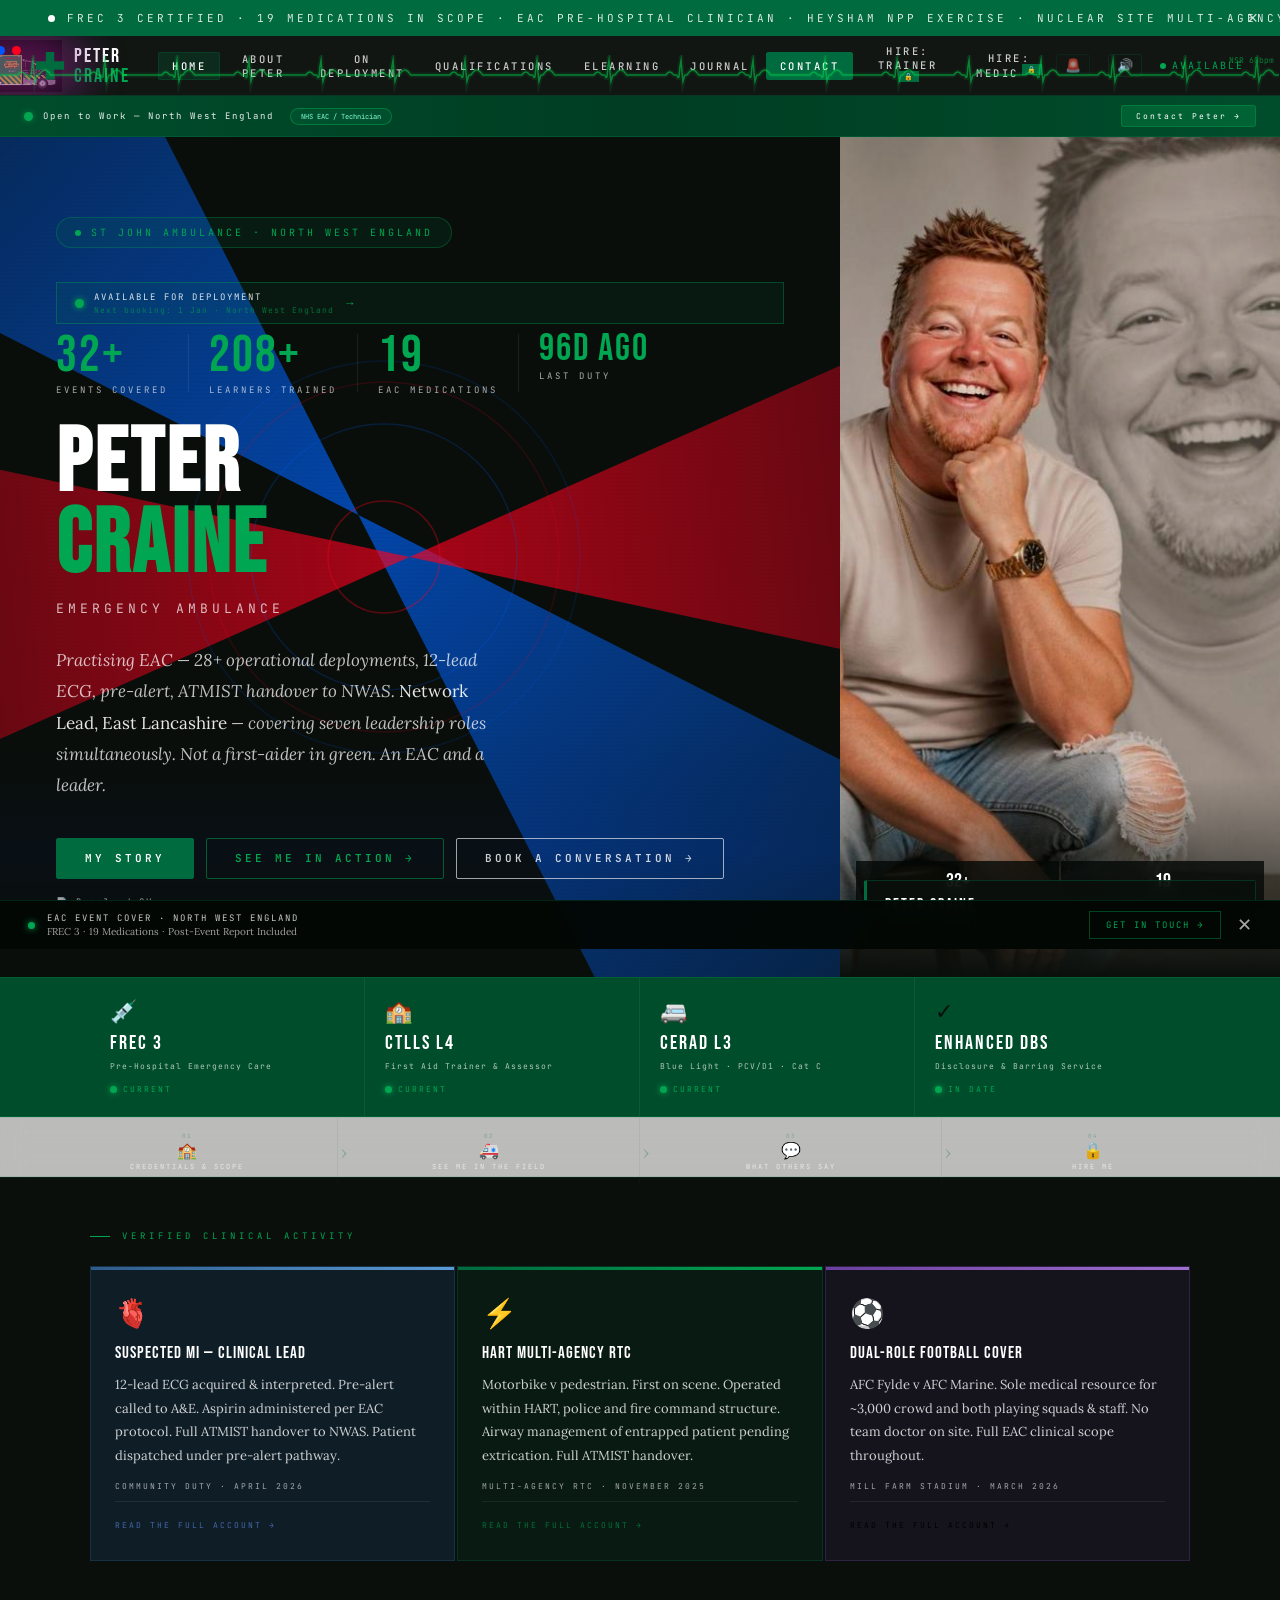
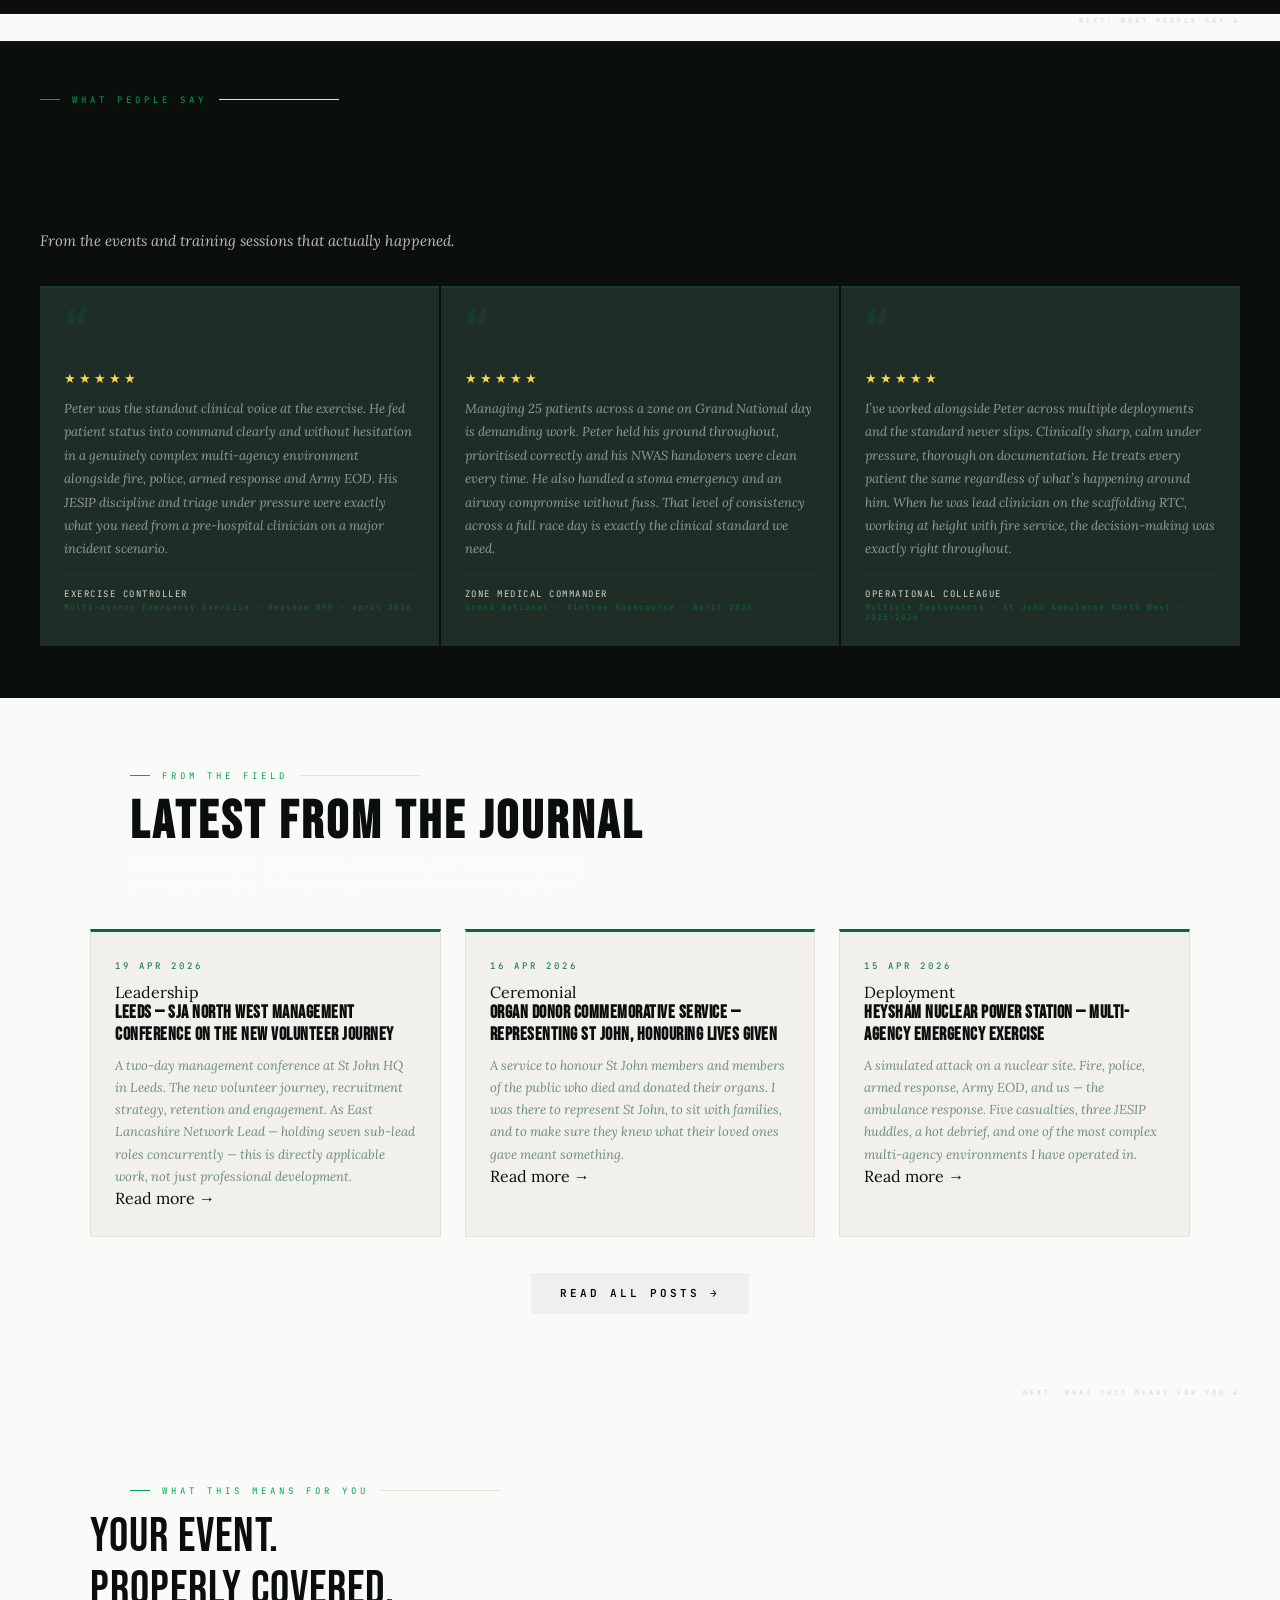
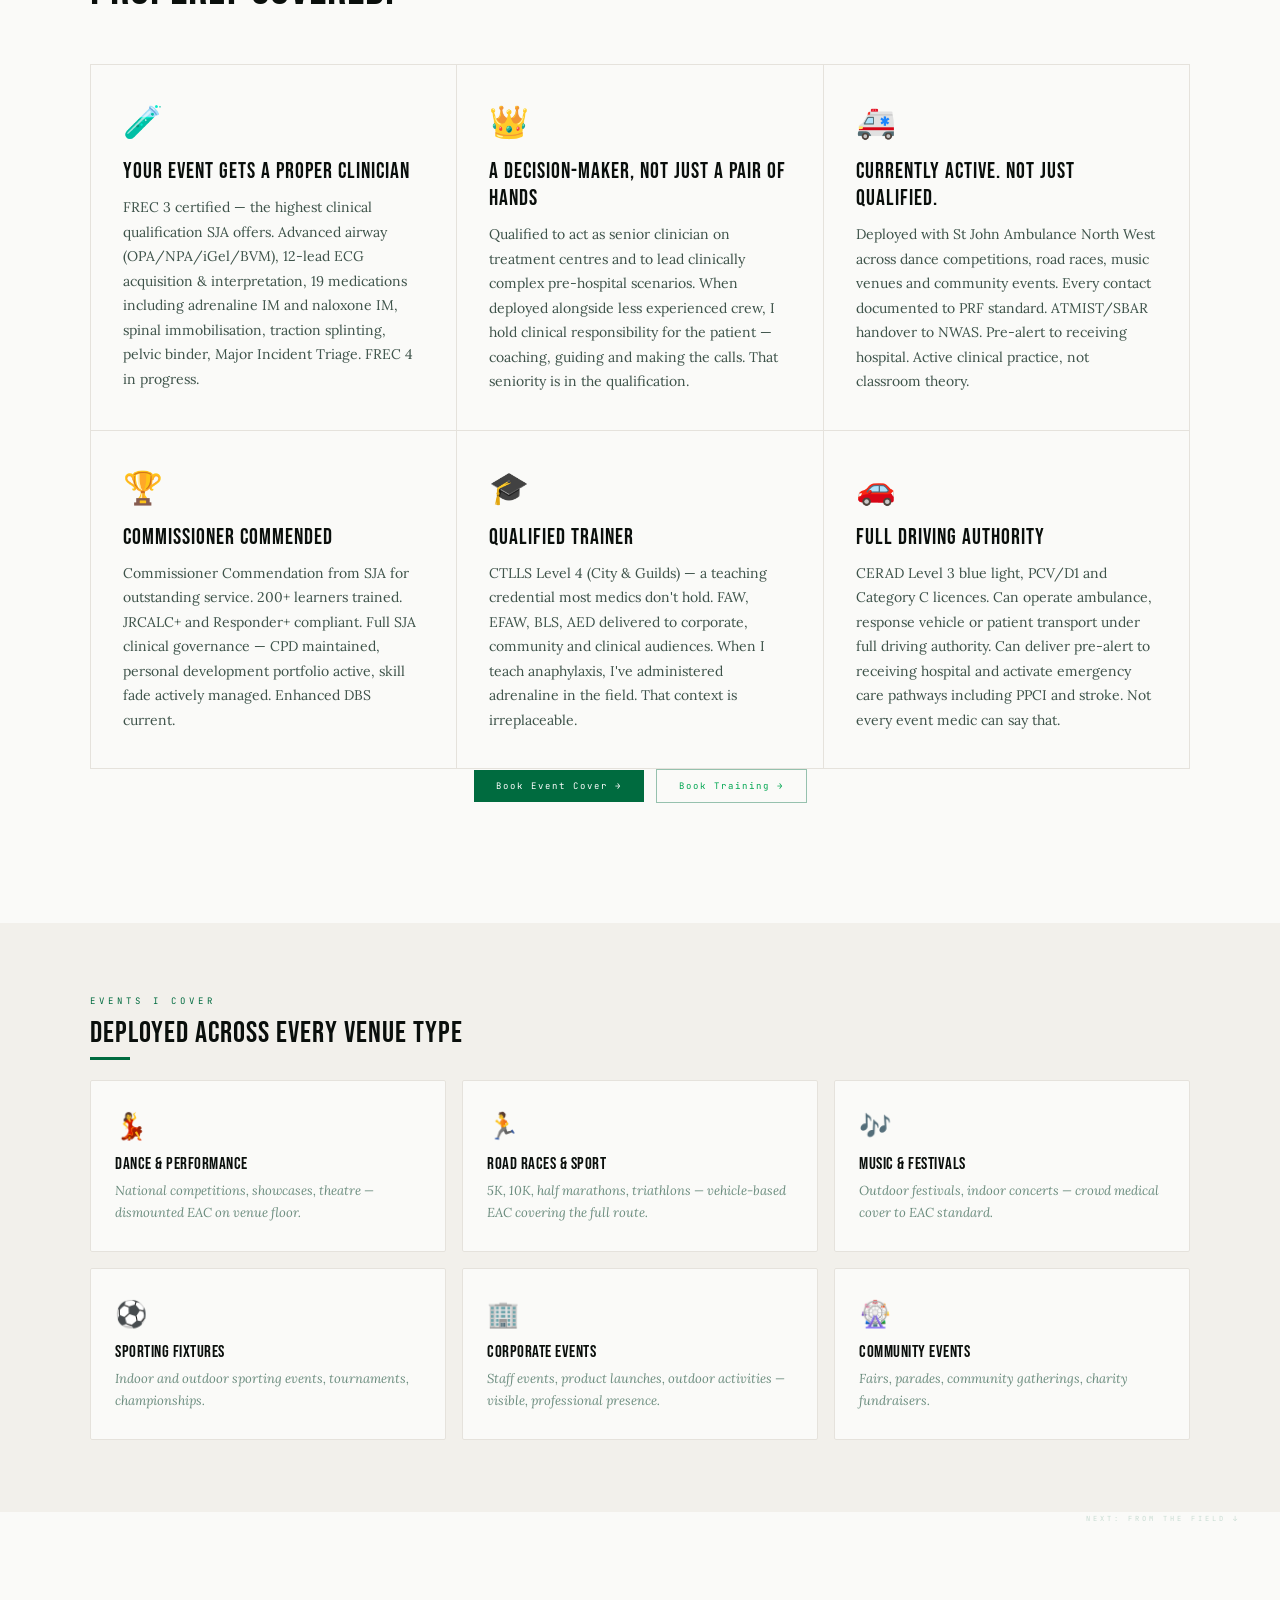
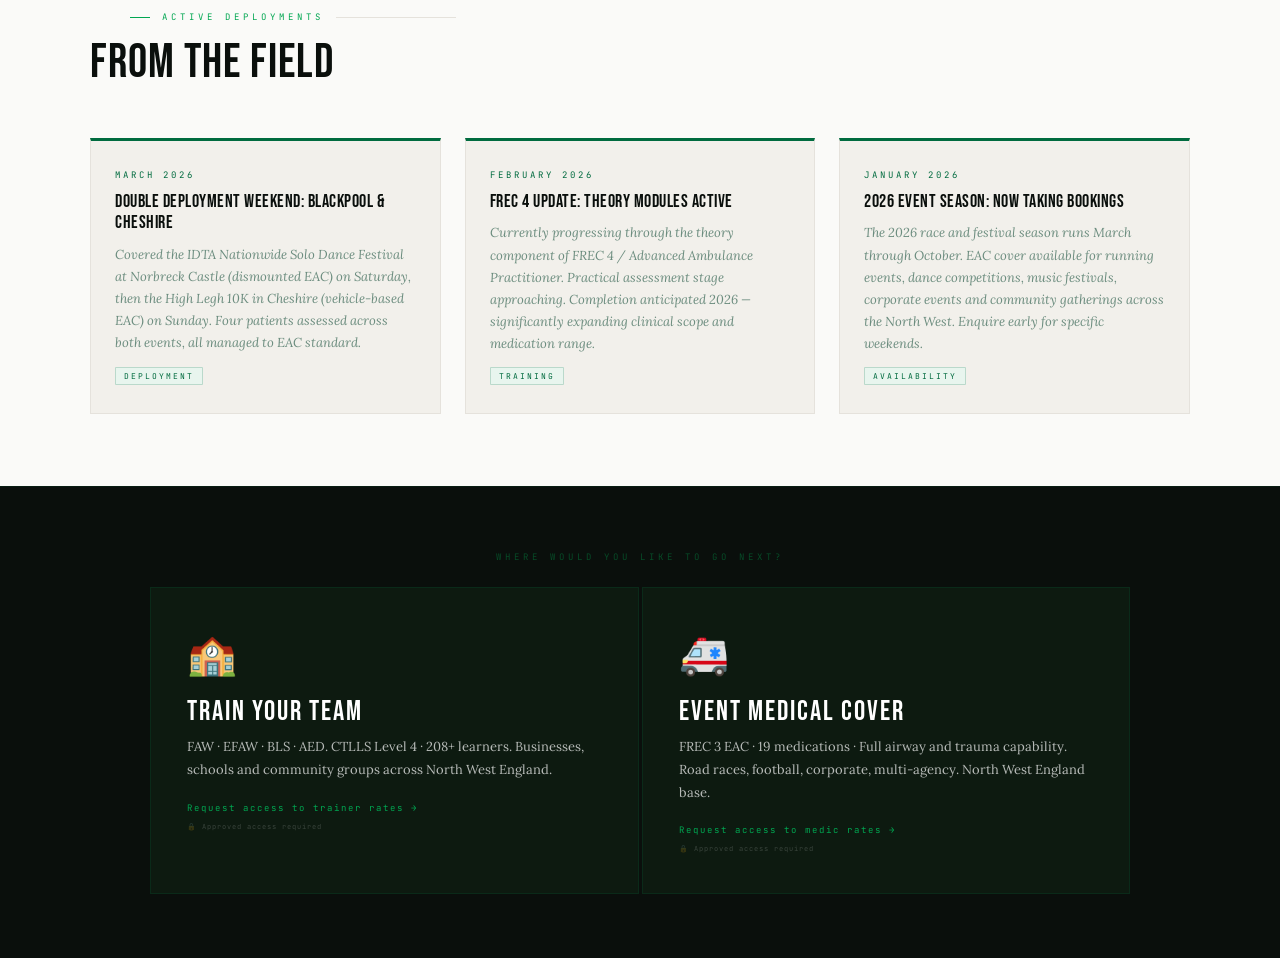
==== commit a67d60ec: "Refactor repository for modularity and propose 12 premium design upgrades - Decoupled monolithic ind" ====
--- a/index.html
+++ b/index.html
@@ -19,24 +19,41 @@
     "address": {
       "@type": "PostalAddress",
       "addressLocality": "Blackburn",
-      "addressRegion": "Lancashire",
-      "addressCountry": "GB",
-      "addressRegion": "North West England"
+      "addressRegion": "North West England",
+      "addressCountry": "GB"
     },
     "areaServed": [
-      {"@type": "AdministrativeArea", "name": "Lancashire"},
-      {"@type": "AdministrativeArea", "name": "Greater Manchester"},
-      {"@type": "AdministrativeArea", "name": "Merseyside"},
-      {"@type": "AdministrativeArea", "name": "Cheshire"},
-      {"@type": "AdministrativeArea", "name": "West Yorkshire"},
-      {"@type": "AdministrativeArea", "name": "North West England"}
+      {
+        "@type": "AdministrativeArea",
+        "name": "Lancashire"
+      },
+      {
+        "@type": "AdministrativeArea",
+        "name": "Greater Manchester"
+      },
+      {
+        "@type": "AdministrativeArea",
+        "name": "Merseyside"
+      },
+      {
+        "@type": "AdministrativeArea",
+        "name": "Cheshire"
+      },
+      {
+        "@type": "AdministrativeArea",
+        "name": "West Yorkshire"
+      },
+      {
+        "@type": "AdministrativeArea",
+        "name": "North West England"
+      }
     ],
     "knowsAbout": [
       "Pre-hospital emergency care",
       "Event medical cover",
       "Emergency Ambulance Crew operations",
       "FREC 3 clinical scope",
-      "Medication administration — EAC scope",
+      "Medication administration \u2014 EAC scope",
       "First aid training delivery",
       "JRCALC clinical guidelines",
       "Mass casualty incident management",
@@ -56,26 +73,38 @@
     "hasCredential": [
       {
         "@type": "EducationalOccupationalCredential",
-        "name": "FREC 3 — First Responder Emergency Care",
+        "name": "FREC 3 \u2014 First Responder Emergency Care",
         "credentialCategory": "Clinical Qualification",
-        "recognizedBy": {"@type": "Organization", "name": "IHCD / St John Ambulance"},
-        "validIn": {"@type": "Country", "name": "United Kingdom"}
+        "recognizedBy": {
+          "@type": "Organization",
+          "name": "IHCD / St John Ambulance"
+        },
+        "validIn": {
+          "@type": "Country",
+          "name": "United Kingdom"
+        }
       },
       {
         "@type": "EducationalOccupationalCredential",
-        "name": "Emergency Ambulance Crew (EAC) — Column 9 of 10",
+        "name": "Emergency Ambulance Crew (EAC) \u2014 Column 9 of 10",
         "credentialCategory": "Clinical Role",
-        "recognizedBy": {"@type": "Organization", "name": "St John Ambulance"}
+        "recognizedBy": {
+          "@type": "Organization",
+          "name": "St John Ambulance"
+        }
       },
       {
         "@type": "EducationalOccupationalCredential",
-        "name": "CTLLS Level 4 — Certificate in Teaching in the Lifelong Learning Sector",
+        "name": "CTLLS Level 4 \u2014 Certificate in Teaching in the Lifelong Learning Sector",
         "credentialCategory": "Teaching Qualification",
-        "recognizedBy": {"@type": "Organization", "name": "City & Guilds"}
+        "recognizedBy": {
+          "@type": "Organization",
+          "name": "City & Guilds"
+        }
       },
       {
         "@type": "EducationalOccupationalCredential",
-        "name": "CERAD Level 3 — Blue Light Driving Authority",
+        "name": "CERAD Level 3 \u2014 Blue Light Driving Authority",
         "credentialCategory": "Driving Authority"
       },
       {
@@ -85,7 +114,7 @@
       },
       {
         "@type": "EducationalOccupationalCredential",
-        "name": "FREC 4 / Advanced Ambulance Practitioner — In Progress",
+        "name": "FREC 4 / Advanced Ambulance Practitioner \u2014 In Progress",
         "credentialCategory": "Clinical Qualification (In Progress)"
       }
     ],
@@ -105,18 +134,35 @@
     "@context": "https://schema.org",
     "@type": "ProfessionalService",
     "@id": "https://www.petercrainemedic.co.uk/#service",
-    "name": "Peter Craine — Event Medical Cover & First Aid Training",
+    "name": "Peter Craine \u2014 Event Medical Cover & First Aid Training",
     "description": "Professional event medical cover and first aid training services across North West England. FREC 3 Emergency Ambulance Crew with 19-medication EAC scope, operating under St John Ambulance clinical governance.",
     "url": "https://www.petercrainemedic.co.uk",
     "telephone": "+447756831072",
     "email": "peter.craine@me.com",
-    "provider": {"@id": "https://www.petercrainemedic.co.uk/#person"},
+    "provider": {
+      "@id": "https://www.petercrainemedic.co.uk/#person"
+    },
     "areaServed": [
-      {"@type": "AdministrativeArea", "name": "Lancashire"},
-      {"@type": "AdministrativeArea", "name": "Greater Manchester"},
-      {"@type": "AdministrativeArea", "name": "Merseyside"},
-      {"@type": "AdministrativeArea", "name": "Cheshire"},
-      {"@type": "AdministrativeArea", "name": "North West England"}
+      {
+        "@type": "AdministrativeArea",
+        "name": "Lancashire"
+      },
+      {
+        "@type": "AdministrativeArea",
+        "name": "Greater Manchester"
+      },
+      {
+        "@type": "AdministrativeArea",
+        "name": "Merseyside"
+      },
+      {
+        "@type": "AdministrativeArea",
+        "name": "Cheshire"
+      },
+      {
+        "@type": "AdministrativeArea",
+        "name": "North West England"
+      }
     ],
     "serviceType": [
       "Event Medical Cover",
@@ -129,9 +175,30 @@
       "@type": "OfferCatalog",
       "name": "Services",
       "itemListElement": [
-        {"@type": "Offer", "itemOffered": {"@type": "Service", "name": "Event Medical Cover — EAC Deployment", "description": "FREC 3 Emergency Ambulance Crew for events of any size across North West England"}},
-        {"@type": "Offer", "itemOffered": {"@type": "Service", "name": "First Aid Training", "description": "Accredited first aid courses delivered by CTLLS L4 qualified trainer"}},
-        {"@type": "Offer", "itemOffered": {"@type": "Service", "name": "Event Risk Assessment", "description": "Pre-event medical risk assessment and Purple Guide compliance review"}}
+        {
+          "@type": "Offer",
+          "itemOffered": {
+            "@type": "Service",
+            "name": "Event Medical Cover \u2014 EAC Deployment",
+            "description": "FREC 3 Emergency Ambulance Crew for events of any size across North West England"
+          }
+        },
+        {
+          "@type": "Offer",
+          "itemOffered": {
+            "@type": "Service",
+            "name": "First Aid Training",
+            "description": "Accredited first aid courses delivered by CTLLS L4 qualified trainer"
+          }
+        },
+        {
+          "@type": "Offer",
+          "itemOffered": {
+            "@type": "Service",
+            "name": "Event Risk Assessment",
+            "description": "Pre-event medical risk assessment and Purple Guide compliance review"
+          }
+        }
       ]
     },
     "address": {
@@ -147,89 +214,33 @@
     "@id": "https://www.petercrainemedic.co.uk/#website",
     "name": "Peter Craine Medic",
     "url": "https://www.petercrainemedic.co.uk",
-    "description": "Professional event medical cover and first aid training — North West England",
-    "author": {"@id": "https://www.petercrainemedic.co.uk/#person"},
+    "description": "Professional event medical cover and first aid training \u2014 North West England",
+    "author": {
+      "@id": "https://www.petercrainemedic.co.uk/#person"
+    },
     "inLanguage": "en-GB"
   },
   {
     "@context": "https://schema.org",
-    "@type": "FAQPage",
-    "mainEntity": [
-      {
-        "@type": "Question",
-        "name": "What is an EAC and do I need one for my event?",
-        "acceptedAnswer": {
-          "@type": "Answer",
-          "text": "An Emergency Ambulance Crew (EAC) is a clinician operating at Column 9 of 10 in the ambulance career framework — significantly above a standard first aider or FREC 3. An EAC can administer 19 medications independently, acquire and interpret 12-lead ECGs, use supraglottic airways, and act as lead clinician at a treatment centre. For events over 500 people, physical activity events, or any event with elevated medical risk, EAC-level cover is strongly recommended under the Purple Guide."
-        }
-      },
-      {
-        "@type": "Question",
-        "name": "What area does Peter Craine cover for event medical cover?",
-        "acceptedAnswer": {
-          "@type": "Answer",
-          "text": "Primary coverage area is North West England — Lancashire (including Blackburn, Preston, Burnley), Greater Manchester, Merseyside, and Cheshire. Peter is available for events nationally, particularly across the North of England. Contact to discuss events outside the primary area."
-        }
-      },
-      {
-        "@type": "Question",
-        "name": "What medications can an EAC administer at an event?",
-        "acceptedAnswer": {
-          "@type": "Answer",
-          "text": "As an EAC operating under St John Ambulance clinical governance, Peter can administer 19 medications including Adrenaline 1:1000 IM (anaphylaxis), Naloxone IM (opioid reversal), Entonox and Methoxyflurane/Penthrox (pain relief), Salbutamol and Ipratropium via nebuliser (asthma/COPD), GTN spray (cardiac chest pain), Aspirin (suspected MI), Glucagon and Hydrocortisone IM, and oral medications including Paracetamol, Ibuprofen, Glucose Gel 40%, and Oral Rehydration Salts. All medications are administered within SJA clinical governance using the Medication Administration Cross Check protocol."
-        }
-      },
-      {
-        "@type": "Question",
-        "name": "Is Peter Craine DBS checked and operating under a governance framework?",
-        "acceptedAnswer": {
-          "@type": "Answer",
-          "text": "Yes. Peter holds a current Enhanced DBS certificate and operates under St John Ambulance North West clinical governance framework on all deployments. All patient documentation follows SJA Ambulance Patient Report Form standards. Clinical practice is governed by JRCALC guidelines."
-        }
-      },
-      {
-        "@type": "Question",
-        "name": "What equipment does Peter carry on deployment?",
-        "acceptedAnswer": {
-          "@type": "Answer",
-          "text": "Every deployment includes: AED/defibrillator (adult and paediatric pads), 12-lead ECG monitor, EtCO2 capnography, SpO2 and NIBP monitoring (multi-size cuffs), blood glucose testing, oxygen (CD/ZD cylinder) with full mask range including nebuliser, 19-medication drug pack, full airway kit (OPA, NPA, iGel supraglottic airways sizes 3-5, BVM adult and paediatric), major trauma kit (CAT tourniquets x2, chest seals, haemostatic gauze, military dressings), and full documentation including PRFs and cardiac arrest forms."
-        }
-      },
-      {
-        "@type": "Question",
-        "name": "What first aid training courses does Peter deliver?",
-        "acceptedAnswer": {
-          "@type": "Answer",
-          "text": "Peter delivers accredited first aid training as a CTLLS Level 4 qualified trainer. Courses include Emergency First Aid at Work (EFAW), First Aid at Work (FAW), paediatric first aid, and bespoke workplace first aid training. All training is delivered across Lancashire and the wider North West. Contact for course availability and group rates."
-        }
-      },
-      {
-        "@type": "Question",
-        "name": "Does Peter provide a post-event medical report?",
-        "acceptedAnswer": {
-          "@type": "Answer",
-          "text": "Yes. Every deployment includes a written post-event medical report delivered within 48 hours of the event close. The report covers all patient contacts, treatments provided, medications administered, handovers to NWAS, and recommendations for future events. This documentation is suitable for insurance purposes and event licensing requirements."
-        }
-      }
-    ]
-  },
-  {
-    "@context": "https://schema.org",
     "@type": "ItemList",
-    "name": "Journal — Clinical Reflections by Peter Craine EAC",
+    "name": "Journal \u2014 Clinical Reflections by Peter Craine EAC",
     "description": "Clinical journal entries from a practising FREC 3 Emergency Ambulance Crew covering event medical deployments and pre-hospital care",
     "url": "https://www.petercrainemedic.co.uk/#journal",
-    "author": {"@id": "https://www.petercrainemedic.co.uk/#person"},
+    "author": {
+      "@id": "https://www.petercrainemedic.co.uk/#person"
+    },
     "itemListElement": [
       {
         "@type": "ListItem",
         "position": 1,
         "item": {
           "@type": "BlogPosting",
-          "headline": "High Legh 10K: When the Runner Doesn’t Stop Running",
-          "description": "Vehicle-based EAC on a muddy Cheshire course. One patient, late race, classic exertional presentation — and why your assessment window at an event is nothing like a roadside RTC.",
+          "headline": "High Legh 10K: When the Runner Doesn\u2019t Stop Running",
+          "description": "Vehicle-based EAC on a muddy Cheshire course. One patient, late race, classic exertional presentation \u2014 and why your assessment window at an event is nothing like a roadside RTC.",
           "datePublished": "2026-03-08",
-          "author": {"@id": "https://www.petercrainemedic.co.uk/#person"},
+          "author": {
+            "@id": "https://www.petercrainemedic.co.uk/#person"
+          },
           "url": "https://www.petercrainemedic.co.uk/#journal",
           "keywords": "EAC, event medical cover, running event, exertional illness, pre-hospital",
           "articleSection": "Deployment",
@@ -242,9 +253,11 @@
         "item": {
           "@type": "BlogPosting",
           "headline": "IDTA Dance Festival: 4 Patients, One Shift, Full Scope Used",
-          "description": "Dismounted EAC at Norbreck Castle, Blackpool. A full competition day — 1,200 dancers, eight age groups, four patient contacts.",
+          "description": "Dismounted EAC at Norbreck Castle, Blackpool. A full competition day \u2014 1,200 dancers, eight age groups, four patient contacts.",
           "datePublished": "2026-03-07",
-          "author": {"@id": "https://www.petercrainemedic.co.uk/#person"},
+          "author": {
+            "@id": "https://www.petercrainemedic.co.uk/#person"
+          },
           "url": "https://www.petercrainemedic.co.uk/#journal",
           "keywords": "EAC, event medical cover, dance festival, FREC 3, pre-hospital care",
           "articleSection": "Deployment",
@@ -257,9 +270,11 @@
         "item": {
           "@type": "BlogPosting",
           "headline": "What Event Organisers Actually Need to Know When Booking Medical Cover",
-          "description": "Most event organisers don’t know the difference between a first aider and an EAC. Here’s a plain-English breakdown of medical cover levels and what your event actually needs.",
+          "description": "Most event organisers don\u2019t know the difference between a first aider and an EAC. Here\u2019s a plain-English breakdown of medical cover levels and what your event actually needs.",
           "datePublished": "2026-02-15",
-          "author": {"@id": "https://www.petercrainemedic.co.uk/#person"},
+          "author": {
+            "@id": "https://www.petercrainemedic.co.uk/#person"
+          },
           "url": "https://www.petercrainemedic.co.uk/#journal",
           "keywords": "event medical cover, EAC vs first aider, Purple Guide, event safety, Lancashire",
           "articleSection": "Industry",
@@ -267,54 +282,306 @@
         }
       }
     ]
+  },
+  {
+    "@context": "https://schema.org",
+    "@type": "MedicalOrganization",
+    "name": "Peter Craine Medic",
+    "url": "https://www.petercrainemedic.co.uk",
+    "description": "Freelance Emergency Ambulance Crew and First Aid Trainer based in Blackburn, Lancashire. FREC 3 qualified, operating under St John Ambulance clinical governance.",
+    "medicalSpecialty": "Emergency Medicine",
+    "areaServed": {
+      "@type": "GeoCircle",
+      "geoMidpoint": {
+        "@type": "GeoCoordinates",
+        "latitude": 53.7481,
+        "longitude": -2.4831
+      },
+      "geoRadius": "80000"
+    },
+    "employee": {
+      "@type": "Person",
+      "name": "Peter Craine",
+      "jobTitle": "Emergency Ambulance Crew / First Aid Trainer"
+    }
+  },
+  {
+    "@context": "https://schema.org",
+    "@type": "BreadcrumbList",
+    "itemListElement": [
+      {
+        "@type": "ListItem",
+        "position": 1,
+        "name": "Home",
+        "item": "https://www.petercrainemedic.co.uk/"
+      },
+      {
+        "@type": "ListItem",
+        "position": 2,
+        "name": "About",
+        "item": "https://www.petercrainemedic.co.uk/#about"
+      },
+      {
+        "@type": "ListItem",
+        "position": 3,
+        "name": "On Deployment",
+        "item": "https://www.petercrainemedic.co.uk/#services"
+      },
+      {
+        "@type": "ListItem",
+        "position": 4,
+        "name": "Qualifications",
+        "item": "https://www.petercrainemedic.co.uk/#quals"
+      },
+      {
+        "@type": "ListItem",
+        "position": 5,
+        "name": "Journal",
+        "item": "https://www.petercrainemedic.co.uk/#journal"
+      },
+      {
+        "@type": "ListItem",
+        "position": 6,
+        "name": "Contact",
+        "item": "https://www.petercrainemedic.co.uk/#contact"
+      }
+    ]
+  },
+  {
+    "@context": "https://schema.org",
+    "@type": "Person",
+    "@id": "https://www.petercrainemedic.co.uk/#jobseeker",
+    "name": "Peter Craine",
+    "jobTitle": "Emergency Ambulance Crew / FREC 3",
+    "address": {
+      "@type": "PostalAddress",
+      "addressLocality": "Blackburn",
+      "addressRegion": "Lancashire",
+      "addressCountry": "GB"
+    },
+    "seeks": {
+      "@type": "Demand",
+      "name": "Full-time NHS EAC role North West England"
+    }
+  },
+  {
+    "@context": "https://schema.org",
+    "@type": "JobPosting",
+    "title": "Emergency Ambulance Crew / First Aid Trainer",
+    "description": "Peter Craine is actively seeking full-time employment as an Emergency Ambulance Crew member or First Aid Trainer in the North West England area. FREC 3 certified, EAC authority for 19 medications, CTLLS Level 4, CERAD Level 3 Blue Light, Enhanced DBS, PCV/D1 and Cat C driving licences. 75+ operational deployments with St John Ambulance North West.",
+    "datePosted": "2026-03-01",
+    "validThrough": "2026-12-31",
+    "employmentType": "FULL_TIME",
+    "hiringOrganization": {
+      "@type": "Organization",
+      "name": "Peter Craine \u2014 Available for Employment",
+      "sameAs": "https://www.petercrainemedic.co.uk"
+    },
+    "jobLocation": {
+      "@type": "Place",
+      "address": {
+        "@type": "PostalAddress",
+        "addressLocality": "Blackburn",
+        "addressRegion": "Lancashire",
+        "addressCountry": "GB"
+      }
+    },
+    "applicantLocationRequirements": {
+      "@type": "AdministrativeArea",
+      "name": "North West England"
+    },
+    "baseSalary": {
+      "@type": "MonetaryAmount",
+      "currency": "GBP",
+      "value": {
+        "@type": "QuantitativeValue",
+        "minValue": 28000,
+        "maxValue": 35000,
+        "unitText": "YEAR"
+      }
+    },
+    "identifier": {
+      "@type": "PropertyValue",
+      "name": "Peter Craine EAC Job Search",
+      "value": "peter-craine-eac-nw-2026"
+    }
+  },
+  {
+    "@context": "https://schema.org",
+    "@type": "ItemList",
+    "name": "Key Pre-Hospital Clinical Events \u2014 Peter Craine EAC",
+    "description": "Verified clinical activities demonstrating pre-hospital competency",
+    "itemListElement": [
+      {
+        "@type": "ListItem",
+        "position": 1,
+        "item": {
+          "@type": "MedicalProcedure",
+          "name": "Pre-Hospital 12-Lead ECG Acquisition and Pre-Alert",
+          "description": "Suspected MI patient \u2014 12-lead ECG acquired and interpreted, pre-alert issued to A&E, aspirin administered per EAC protocol, ATMIST handover to NWAS. Patient dispatched under pre-alert pathway.",
+          "procedureType": {
+            "@type": "MedicalProcedureType",
+            "name": "Pre-hospital emergency care"
+          },
+          "status": "CompletedProcedure",
+          "recognizingAuthority": {
+            "@type": "Organization",
+            "name": "St John Ambulance North West"
+          }
+        }
+      },
+      {
+        "@type": "ListItem",
+        "position": 2,
+        "item": {
+          "@type": "MedicalProcedure",
+          "name": "Multi-Agency RTC \u2014 HART Scene, Entrapped Patient",
+          "description": "Motorbike v pedestrian RTC. First EAC on scene. Operated within HART/police/fire command structure per JESIP. Airway management of entrapped pedestrian pending extrication.",
+          "procedureType": {
+            "@type": "MedicalProcedureType",
+            "name": "Pre-hospital trauma care"
+          },
+          "status": "CompletedProcedure",
+          "recognizingAuthority": {
+            "@type": "Organization",
+            "name": "St John Ambulance North West"
+          }
+        }
+      },
+      {
+        "@type": "ListItem",
+        "position": 3,
+        "item": {
+          "@type": "MedicalProcedure",
+          "name": "Dual-Role Crowd and Player Medical Cover",
+          "description": "AFC Fylde v AFC Marine. Sole EAC medical resource for approximately 3,000 spectators and both playing squads and staff. Full clinical scope maintained throughout.",
+          "procedureType": {
+            "@type": "MedicalProcedureType",
+            "name": "Event medical cover"
+          },
+          "status": "CompletedProcedure",
+          "recognizingAuthority": {
+            "@type": "Organization",
+            "name": "St John Ambulance North West"
+          }
+        }
+      }
+    ]
+  },
+  {
+    "@context": "https://schema.org",
+    "@type": "FAQPage",
+    "mainEntity": [
+      {
+        "@type": "Question",
+        "name": "What is an EAC and do I need one for my event?",
+        "acceptedAnswer": {
+          "@type": "Answer",
+          "text": "An Emergency Ambulance Crew (EAC) is a clinician operating at Column 9 of 10 in the ambulance career framework \u2014 significantly above a standard first aider or FREC 3. An EAC can administer 19 medications independently, acquire and interpret 12-lead ECGs, use supraglottic airways, and act as lead clinician at a treatment centre. For events over 500 people, physical activity events, or any event with elevated medical risk, EAC-level cover is strongly recommended under the Purple Guide."
+        }
+      },
+      {
+        "@type": "Question",
+        "name": "What area does Peter Craine cover for event medical cover?",
+        "acceptedAnswer": {
+          "@type": "Answer",
+          "text": "Primary coverage area is North West England \u2014 Lancashire (including Blackburn, Preston, Burnley), Greater Manchester, Merseyside, and Cheshire. Peter is available for events nationally, particularly across the North of England. Contact to discuss events outside the primary area."
+        }
+      },
+      {
+        "@type": "Question",
+        "name": "What medications can an EAC administer at an event?",
+        "acceptedAnswer": {
+          "@type": "Answer",
+          "text": "As an EAC operating under St John Ambulance clinical governance, Peter can administer 19 medications including Adrenaline 1:1000 IM (anaphylaxis), Naloxone IM (opioid reversal), Entonox and Methoxyflurane/Penthrox (pain relief), Salbutamol and Ipratropium via nebuliser (asthma/COPD), GTN spray (cardiac chest pain), Aspirin (suspected MI), Glucagon and Hydrocortisone IM, and oral medications including Paracetamol, Ibuprofen, Glucose Gel 40%, and Oral Rehydration Salts. All medications are administered within SJA clinical governance using the Medication Administration Cross Check protocol."
+        }
+      },
+      {
+        "@type": "Question",
+        "name": "Is Peter Craine DBS checked and operating under a governance framework?",
+        "acceptedAnswer": {
+          "@type": "Answer",
+          "text": "Yes. Peter holds a current Enhanced DBS certificate and operates under St John Ambulance North West clinical governance framework on all deployments. All patient documentation follows SJA Ambulance Patient Report Form standards. Clinical practice is governed by JRCALC guidelines."
+        }
+      },
+      {
+        "@type": "Question",
+        "name": "What equipment does Peter carry on deployment?",
+        "acceptedAnswer": {
+          "@type": "Answer",
+          "text": "Every deployment includes: AED/defibrillator (adult and paediatric pads), 12-lead ECG monitor, EtCO2 capnography, SpO2 and NIBP monitoring (multi-size cuffs), blood glucose testing, oxygen (CD/ZD cylinder) with full mask range including nebuliser, 19-medication drug pack, full airway kit (OPA, NPA, iGel supraglottic airways sizes 3-5, BVM adult and paediatric), major trauma kit (CAT tourniquets x2, chest seals, haemostatic gauze, military dressings), and full documentation including PRFs and cardiac arrest forms."
+        }
+      },
+      {
+        "@type": "Question",
+        "name": "What first aid training courses does Peter deliver?",
+        "acceptedAnswer": {
+          "@type": "Answer",
+          "text": "Peter delivers accredited first aid training as a CTLLS Level 4 qualified trainer. Courses include Emergency First Aid at Work (EFAW), First Aid at Work (FAW), paediatric first aid, and bespoke workplace first aid training. All training is delivered across Lancashire and the wider North West. Contact for course availability and group rates."
+        }
+      },
+      {
+        "@type": "Question",
+        "name": "Does Peter provide a post-event medical report?",
+        "acceptedAnswer": {
+          "@type": "Answer",
+          "text": "Yes. Every deployment includes a written post-event medical report delivered within 48 hours of the event close. The report covers all patient contacts, treatments provided, medications administered, handovers to NWAS, and recommendations for future events. This documentation is suitable for insurance purposes and event licensing requirements."
+        }
+      },
+      {
+        "@type": "Question",
+        "name": "What is an Emergency Ambulance Crew (EAC)?",
+        "acceptedAnswer": {
+          "@type": "Answer",
+          "text": "An Emergency Ambulance Crew (EAC) is a pre-hospital clinician qualified to FREC 3 level and authorised to administer a defined range of medications under clinical governance. Peter Craine operates as an EAC under St John Ambulance North West, with authority to administer 19 medications including adrenaline, naloxone, salbutamol, entonox, and methoxyflurane (Penthrox)."
+        }
+      },
+      {
+        "@type": "Question",
+        "name": "Is Peter Craine DBS checked?",
+        "acceptedAnswer": {
+          "@type": "Answer",
+          "text": "Yes. Peter Craine holds a current Enhanced DBS certificate, renewed regularly. Copies are available on request for event organisers and training clients."
+        }
+      },
+      {
+        "@type": "Question",
+        "name": "What area does Peter Craine cover for event medical services?",
+        "acceptedAnswer": {
+          "@type": "Answer",
+          "text": "Peter Craine is based in Blackburn, Lancashire and provides primary coverage across Lancashire, Greater Manchester, Merseyside, and Cheshire. Secondary coverage extends to West Yorkshire, Cumbria, and the Lake District. National travel is available for the right event."
+        }
+      },
+      {
+        "@type": "Question",
+        "name": "What qualifications does Peter Craine hold?",
+        "acceptedAnswer": {
+          "@type": "Answer",
+          "text": "Peter Craine holds FREC 3 (First Response Emergency Care Level 3), CERAD Level 3 Blue Light, CTLLS Level 4 (teaching qualification), EAC authorisation under St John Ambulance, PCV/D1 and Category C driving licences. FREC 4 is currently in progress."
+        }
+      },
+      {
+        "@type": "Question",
+        "name": "Can Peter Craine provide first aid training?",
+        "acceptedAnswer": {
+          "@type": "Answer",
+          "text": "Yes. Peter Craine is a qualified trainer holding CTLLS Level 4, delivering first aid training including FAW (First Aid at Work), EFAW (Emergency FAW), BLS (Basic Life Support), and AED training to organisations across North West England."
+        }
+      }
+    ]
   }
 ]
 </script>
-<script type="application/ld+json">
-{
-  "@context": "https://schema.org",
-  "@type": "FAQPage",
-  "mainEntity": [
-    {"@type":"Question","name":"What is an Emergency Ambulance Crew (EAC)?","acceptedAnswer":{"@type":"Answer","text":"An Emergency Ambulance Crew (EAC) is a pre-hospital clinician qualified to FREC 3 level and authorised to administer a defined range of medications under clinical governance. Peter Craine operates as an EAC under St John Ambulance North West, with authority to administer 19 medications including adrenaline, naloxone, salbutamol, entonox, and methoxyflurane (Penthrox)."}},
-    {"@type":"Question","name":"Is Peter Craine DBS checked?","acceptedAnswer":{"@type":"Answer","text":"Yes. Peter Craine holds a current Enhanced DBS certificate, renewed regularly. Copies are available on request for event organisers and training clients."}},
-    {"@type":"Question","name":"What area does Peter Craine cover for event medical services?","acceptedAnswer":{"@type":"Answer","text":"Peter Craine is based in Blackburn, Lancashire and provides primary coverage across Lancashire, Greater Manchester, Merseyside, and Cheshire. Secondary coverage extends to West Yorkshire, Cumbria, and the Lake District. National travel is available for the right event."}},
-    {"@type":"Question","name":"What qualifications does Peter Craine hold?","acceptedAnswer":{"@type":"Answer","text":"Peter Craine holds FREC 3 (First Response Emergency Care Level 3), CERAD Level 3 Blue Light, CTLLS Level 4 (teaching qualification), EAC authorisation under St John Ambulance, PCV/D1 and Category C driving licences. FREC 4 is currently in progress."}},
-    {"@type":"Question","name":"Can Peter Craine provide first aid training?","acceptedAnswer":{"@type":"Answer","text":"Yes. Peter Craine is a qualified trainer holding CTLLS Level 4, delivering first aid training including FAW (First Aid at Work), EFAW (Emergency FAW), BLS (Basic Life Support), and AED training to organisations across North West England."}}
-  ]
-}
-</script>
-<script type="application/ld+json">
-{
-  "@context": "https://schema.org",
-  "@type": "MedicalOrganization",
-  "name": "Peter Craine Medic",
-  "url": "https://www.petercrainemedic.co.uk",
-  "description": "Freelance Emergency Ambulance Crew and First Aid Trainer based in Blackburn, Lancashire. FREC 3 qualified, operating under St John Ambulance clinical governance.",
-  "medicalSpecialty": "Emergency Medicine",
-  "areaServed": {"@type":"GeoCircle","geoMidpoint":{"@type":"GeoCoordinates","latitude":53.7481,"longitude":-2.4831},"geoRadius":"80000"},
-  "employee": {"@type":"Person","name":"Peter Craine","jobTitle":"Emergency Ambulance Crew / First Aid Trainer"}
-}
-</script>
-<script type="application/ld+json">
-{
-  "@context": "https://schema.org",
-  "@type": "BreadcrumbList",
-  "itemListElement": [
-    {"@type":"ListItem","position":1,"name":"Home","item":"https://www.petercrainemedic.co.uk/"},
-    {"@type":"ListItem","position":2,"name":"About","item":"https://www.petercrainemedic.co.uk/#about"},
-    {"@type":"ListItem","position":3,"name":"On Deployment","item":"https://www.petercrainemedic.co.uk/#services"},
-    {"@type":"ListItem","position":4,"name":"Qualifications","item":"https://www.petercrainemedic.co.uk/#quals"},
-    {"@type":"ListItem","position":5,"name":"Journal","item":"https://www.petercrainemedic.co.uk/#journal"},
-    {"@type":"ListItem","position":6,"name":"Contact","item":"https://www.petercrainemedic.co.uk/#contact"}
-  ]
-}
-</script>
-<script type="application/ld+json">{"@context":"https://schema.org","@type":"Person","@id":"https://www.petercrainemedic.co.uk/#jobseeker","name":"Peter Craine","jobTitle":"Emergency Ambulance Crew / FREC 3","address":{"@type":"PostalAddress","addressLocality":"Blackburn","addressRegion":"Lancashire","addressCountry":"GB"},"seeks":{"@type":"Demand","name":"Full-time NHS EAC role North West England"}}</script>
+
+
+
+
+
 <meta charset="UTF-8">
 <meta name="viewport" content="width=device-width, initial-scale=1.0">
 <meta name="author" content="Peter Craine">
 <meta property="og:title" content="Peter Craine | Event Medical Cover &amp; First Aid Trainer | North West">
-<meta property="og:description" content="Professional event medical cover — North West England. FREC 3 EAC, 19-medicationtive SJA North West deployments. Available across the North West.">
+<meta property="og:description" content="Professional event medical cover — North West England. FREC 3 EAC, 19-medication SJA North West deployments. Available across the North West.">
 <meta property="og:type" content="website">
 <meta property="og:url" content="https://www.petercrainemedic.co.uk/">
 <meta property="og:site_name" content="Peter Craine Medic">
@@ -337,1873 +604,9 @@
 <link rel="preconnect" href="https://fonts.gstatic.com" crossorigin>
 <link rel="preload" as="style" href="https://fonts.googleapis.com/css2?family=Bebas+Neue&family=Lora:ital,wght@0,400;0,600;1,400&family=JetBrains+Mono:wght@400;500;600&display=swap">
 <link href="https://fonts.googleapis.com/css2?family=Bebas+Neue&family=Lora:ital,wght@0,400;0,600;1,400&family=JetBrains+Mono:wght@400;500;600&display=swap" rel="stylesheet">
-<style>
-*,*::before,*::after{margin:0;padding:0;box-sizing:border-box}
-:root{
-  --gd:#050D07;--g:#006B3F;--g2:#004D2C;--gm:#00A651;--gl:#E8F5EE;
-  --ink:#0a0f0c;--ink2:#1e2e27;--ink3:#3d5249;--ink4:#6b8c7e;
-  --stone:#F2F0EB;--stone2:#E5E2DC;--white:#FAFAF8;
-  --gold:#B8860B;--gld:#FDF6E3;--red:#C0392B;
-  --display:'Bebas Neue',sans-serif;--serif:'Lora',Georgia,serif;--mono:'JetBrains Mono',monospace;
-  --r:2px;--shadow:0 4px 32px rgba(0,0,0,.10);--shadow-lg:0 8px 48px rgba(0,0,0,.18);
-}
-html{scroll-behavior:smooth;font-size:16px}
-body{font-family:var(--serif);background:var(--white);color:var(--ink);overflow-x:hidden;-webkit-font-smoothing:antialiased}
-
-/* SKIP TO CONTENT */
-.skip-link{position:absolute;top:-100px;left:16px;background:var(--g);color:white;padding:10px 18px;z-index:9999;font-family:var(--mono);font-size:11px;letter-spacing:2px;text-transform:uppercase;text-decoration:none;border-radius:0 0 var(--r) var(--r);transition:top .2s}
-.skip-link:focus{top:0}
-
-/* TICKER */
-#ticker{background:var(--g);overflow:hidden;height:36px;display:flex;align-items:center;position:relative;z-index:102}
-#ticker.hidden{display:none}
-.ticker-track{display:flex;white-space:nowrap;animation:ticker 240s linear infinite}
-.ticker-track:hover{animation-play-state:paused}
-.ticker-item{font-family:var(--mono);font-size:11px;letter-spacing:3px;text-transform:uppercase;color:rgba(255,255,255,.85);padding:0 48px;display:flex;align-items:center;gap:12px}
-.ticker-dot{width:7px;height:7px;background:white;border-radius:50%;animation:pulse 2s infinite;flex-shrink:0}
-@keyframes ticker{0%{transform:translateX(0)}100%{transform:translateX(-50%)}}
-@keyframes pulse{0%,100%{opacity:1;transform:scale(1)}50%{opacity:.3;transform:scale(1.4)}}
-.ticker-close{position:absolute;right:14px;top:50%;transform:translateY(-50%);background:none;border:none;color:rgba(255,255,255,.78);cursor:pointer;font-size:18px;padding:4px 8px;z-index:10;line-height:1}
-.ticker-close:hover{color:white}
-
-/* NAV */
-nav{position:sticky;top:0;left:0;right:0;z-index:100;background:rgba(10,15,12,.97);backdrop-filter:blur(12px);-webkit-backdrop-filter:blur(12px);border-bottom:1px solid rgba(0,107,63,.4);height:60px;display:flex;align-items:center;justify-content:space-between;padding:0 36px;transition:box-shadow .3s}
-nav.scrolled{box-shadow:0 4px 24px rgba(0,0,0,.4)}
-.nav-logo{display:flex;align-items:center;gap:10px;cursor:pointer;text-decoration:none}
-.nav-cross{width:28px;height:28px;background:var(--g);flex-shrink:0;clip-path:polygon(35% 0%,65% 0%,65% 35%,100% 35%,100% 65%,65% 65%,65% 100%,35% 100%,35% 65%,0% 65%,0% 35%,35% 35%);transition:background .2s}
-.nav-logo:hover .nav-cross{background:var(--gm)}
-.nav-wordmark{font-family:var(--display);font-size:20px;color:white;letter-spacing:2px;line-height:1}
-.nav-wordmark span{color:var(--gm)}
-.nav-center{display:flex;gap:2px;align-items:center}
-.nav-center a{font-family:var(--mono);font-size:10.5px;font-weight:500;letter-spacing:2.5px;text-transform:uppercase;color:rgba(255,255,255,.78);text-decoration:none;padding:6px 13px;border-radius:var(--r);transition:all .2s;border:1px solid transparent;cursor:pointer}
-.nav-center a:hover,.nav-center a.active{color:white;background:rgba(0,107,63,.25);border-color:rgba(0,107,63,.3)}
-.nav-cta-link{background:var(--g)!important;color:white!important;border-color:var(--g)!important}
-.nav-cta-link:hover{background:var(--gm)!important;border-color:var(--gm)!important}
-.nav-right{display:flex;align-items:center;gap:12px}
-.nav-avail{display:flex;align-items:center;gap:6px;font-family:var(--mono);font-size:10px;letter-spacing:2px;text-transform:uppercase;color:var(--gm)}
-.nav-avail-dot{width:6px;height:6px;background:var(--gm);border-radius:50%;animation:pulse 2s infinite}
-.hamburger{display:none;flex-direction:column;gap:5px;cursor:pointer;background:none;border:none;padding:4px}
-.hamburger span{width:22px;height:2px;background:rgba(255,255,255,.7);display:block;transition:.25s}
-@media(max-width:860px){.hamburger{display:flex}.nav-avail{display:none}nav{padding:0 20px}.nav-center{display:flex;flex-direction:column;justify-content:center;align-items:center;gap:0;position:fixed;inset:0;background:rgba(4,10,6,.97);backdrop-filter:blur(16px);z-index:999;transform:translateX(100%);transition:transform .35s cubic-bezier(.77,0,.18,1);pointer-events:none}.nav-center.open{transform:translateX(0);pointer-events:all}.nav-center a{font-family:var(--display)!important;font-size:clamp(28px,10vw,42px)!important;font-weight:800!important;letter-spacing:4px!important;padding:14px 0!important;width:100%;text-align:center;border:none!important;opacity:0;transform:translateY(20px);transition:opacity .3s ease,transform .3s ease,color .2s!important}.nav-center.open a{opacity:1;transform:translateY(0)}.nav-center.open a:nth-child(1){transition-delay:.06s}.nav-center.open a:nth-child(2){transition-delay:.12s}.nav-center.open a:nth-child(3){transition-delay:.18s}.nav-center.open a:nth-child(4){transition-delay:.24s}.nav-center.open a:nth-child(5){transition-delay:.30s}.nav-center.open a:nth-child(6){transition-delay:.36s}.hamburger.open span:nth-child(1){transform:translateY(7px) rotate(45deg)}.hamburger.open span:nth-child(2){opacity:0;transform:scaleX(0)}.hamburger.open span:nth-child(3){transform:translateY(-7px) rotate(-45deg)}.hamburger span{transition:transform .25s ease,opacity .2s ease}}
-
-/* PAGE SYSTEM */
-.page{display:none!important;min-height:calc(100vh - 60px);height:0;overflow:hidden}
-.page.active{display:block!important;height:auto!important;overflow:visible!important;animation:fadeUp .3s ease}
-@keyframes fadeUp{from{opacity:0;transform:translateY(8px)}to{opacity:1;transform:translateY(0)}}
-
-/* BUTTONS */
-.btn{font-family:var(--mono);font-size:11px;font-weight:600;letter-spacing:3px;text-transform:uppercase;padding:14px 28px;border-radius:var(--r);cursor:pointer;border:1.5px solid transparent;text-decoration:none;display:inline-block;transition:all .2s;line-height:1}
-.btn-primary{background:var(--g);color:white;border-color:var(--g)}
-.btn-primary:hover{background:var(--gm);border-color:var(--gm);transform:translateY(-2px);box-shadow:0 6px 20px rgba(0,107,63,.35)}
-.btn-ghost{background:transparent;color:rgba(255,255,255,.8);border-color:rgba(255,255,255,.62)}
-.btn-ghost:hover{border-color:var(--gm);color:white;transform:translateY(-2px)}
-
-/* HOME */
-.hero{background:var(--ink);min-height:calc(100vh - 60px);display:grid;grid-template-columns:1fr 440px;position:relative;overflow:hidden}
-.hero::after{content:'';position:absolute;inset:0;background:radial-gradient(ellipse at 30% 50%,rgba(0,107,63,.08) 0%,transparent 70%);pointer-events:none}
-.hero-grid{position:absolute;inset:0;background-image:linear-gradient(rgba(0,107,63,.06) 1px,transparent 1px),linear-gradient(90deg,rgba(0,107,63,.06) 1px,transparent 1px);background-size:48px 48px;pointer-events:none}
-.hero-content{padding:72px 56px 60px;display:flex;flex-direction:column;justify-content:center;position:relative;z-index:2}
-.hero-pill{display:inline-flex;align-items:center;gap:10px;background:rgba(0,107,63,.15);border:1px solid rgba(0,166,81,.3);padding:8px 18px;border-radius:40px;font-family:var(--mono);font-size:10px;letter-spacing:3px;text-transform:uppercase;color:var(--gm);margin-bottom:24px;width:fit-content}
-.hero-pill-dot{width:6px;height:6px;background:var(--gm);border-radius:50%;animation:pulse 2s infinite}
-.hero-counter-row{display:flex;gap:20px;margin-bottom:28px}
-.hero-stat{display:flex;flex-direction:column;align-items:flex-start}
-.hero-stat-num{font-family:var(--display);font-size:52px;color:var(--gm);line-height:1;letter-spacing:2px}
-.hero-stat-label{font-family:var(--mono);font-size:9px;letter-spacing:3px;text-transform:uppercase;color:rgba(255,255,255,.65);margin-top:2px}
-.hero-stat-div{width:1px;background:rgba(255,255,255,.08);margin:4px 0}
-.hero-name{font-family:var(--display);font-size:clamp(64px,7vw,96px);line-height:.9;color:white;letter-spacing:3px;margin-bottom:12px}
-.hero-name .surname{color:var(--gm)}
-.hero-role{font-family:var(--mono);font-size:13px;letter-spacing:4px;text-transform:uppercase;color:rgba(255,255,255,.7);margin-bottom:24px;line-height:1.8}
-.hero-role strong{color:rgba(255,255,255,.75)}
-.hero-tagline{font-size:17px;color:rgba(255,255,255,.75);font-style:italic;line-height:1.85;max-width:440px;margin-bottom:36px}
-.hero-tagline em{color:rgba(255,255,255,.9);font-style:normal}
-.hero-btns{display:flex;gap:12px;flex-wrap:wrap}
-.hero-photo-panel{position:relative;overflow:hidden;display:flex;align-items:flex-end;justify-content:center}
-.hero-photo-panel::before{content:'';position:absolute;inset:0;background:linear-gradient(160deg,rgba(0,77,44,.6) 0%,transparent 60%)}
-.hero-photo-panel::after{content:'';position:absolute;bottom:0;left:0;right:0;height:200px;background:linear-gradient(transparent,var(--ink))}
-.hero-photo{width:100%;height:100%;object-fit:cover;object-position:center top;filter:contrast(1.05) brightness(.9);display:block}
-.hero-photo-badge{position:absolute;bottom:32px;left:24px;right:24px;z-index:3;background:rgba(10,15,12,.88);backdrop-filter:blur(8px);border:1px solid rgba(0,107,63,.4);border-left:3px solid var(--g);padding:14px 18px;border-radius:var(--r)}
-.hero-badge-role{font-family:var(--display);font-size:16px;letter-spacing:2px;color:white}
-.hero-badge-sub{font-family:var(--mono);font-size:10px;letter-spacing:2px;color:var(--gm);margin-top:3px}
-@media(max-width:900px){.hero{grid-template-columns:1fr;min-height:auto}.hero-photo-panel{height:320px}.hero-content{padding:48px 24px 36px}.hero-counter-row{gap:16px}.hero-name{font-size:clamp(52px,10vw,72px)}}
-
-/* TRUST STRIP */
-.trust-strip{background:var(--g2);border-top:1px solid rgba(0,166,81,.2);border-bottom:1px solid rgba(0,166,81,.2)}
-.trust-inner{max-width:1100px;margin:0 auto;display:grid;grid-template-columns:repeat(4,1fr)}
-.trust-item{padding:22px 20px;border-right:1px solid rgba(255,255,255,.06);display:flex;flex-direction:column;gap:5px;transition:background .2s}.trust-item--dash{align-items:flex-start;cursor:default}.trust-item--dash:hover{background:rgba(255,255,255,.04)}.trust-dash-icon{font-size:22px;margin-bottom:6px;line-height:1}.trust-dash-val{font-family:var(--display);font-size:20px;letter-spacing:2px;color:#fff;line-height:1;margin-bottom:3px}.trust-dash-lbl{font-family:var(--mono);font-size:8px;letter-spacing:1px;color:rgba(255,255,255,.68);margin-bottom:8px}.trust-dash-status{display:flex;align-items:center;gap:6px;font-family:var(--mono);font-size:8px;letter-spacing:2px;color:var(--gm)}.trust-live-dot{width:7px;height:7px;border-radius:50%;background:var(--gm);box-shadow:0 0 6px var(--gm);display:inline-block;animation:trustPulse 2s ease-in-out infinite;flex-shrink:0}@keyframes trustPulse{0%,100%{opacity:1;box-shadow:0 0 6px var(--gm)}50%{opacity:.4;box-shadow:0 0 2px var(--gm)}}
-.trust-item:hover{background:rgba(0,107,63,.15)}
-.trust-item:last-child{border-right:none}
-.trust-label{font-family:var(--mono);font-size:9px;letter-spacing:3px;text-transform:uppercase;color:var(--gm)}
-.trust-value{font-family:var(--display);font-size:14px;letter-spacing:1px;color:white}
-.trust-sub{font-size:12px;color:rgba(255,255,255,.65);font-style:italic}
-@media(max-width:700px){.trust-inner{grid-template-columns:repeat(2,1fr)}}
-
-/* WHY HIRE ME */
-.section-why{padding:72px 40px;background:var(--white)}
-.section-inner{max-width:1100px;margin:0 auto}
-.section-eyebrow{font-family:var(--mono);font-size:10px;letter-spacing:4px;text-transform:uppercase;color:var(--g);margin-bottom:10px;display:flex;align-items:center;gap:12px}
-.section-eyebrow::after{content:'';flex:1;height:1px;background:var(--stone2);max-width:120px}
-.section-headline{font-family:var(--display);font-size:clamp(32px,4vw,48px);color:var(--ink);letter-spacing:1px;margin-bottom:48px;line-height:1.1}
-.why-grid{display:grid;grid-template-columns:repeat(3,1fr);gap:1px;background:var(--stone2);border:1px solid var(--stone2)}
-.why-card{background:var(--white);padding:36px 32px;position:relative;overflow:hidden;transition:transform .2s,box-shadow .2s}
-.why-card:hover{transform:translateY(-3px);box-shadow:var(--shadow);z-index:1}
-.why-card::before{content:'';position:absolute;top:0;left:0;right:0;height:3px;background:var(--g);transform:scaleX(0);transform-origin:left;transition:transform .3s}
-.why-card:hover::before{transform:scaleX(1)}
-.why-icon{font-size:32px;margin-bottom:16px}
-.why-title{font-family:var(--display);font-size:22px;letter-spacing:1px;color:var(--ink);margin-bottom:10px}
-.why-text{font-size:14px;color:var(--ink3);line-height:1.75}
-@media(max-width:800px){.why-grid{grid-template-columns:1fr}.section-why{padding:56px 20px}}
-
-/* EVENTS GRID */
-.section-events{padding:72px 40px;background:var(--stone)}
-.events-grid{display:grid;grid-template-columns:repeat(3,1fr);gap:16px}
-.event-card{background:var(--white);padding:28px 24px;border-radius:var(--r);border:1px solid var(--stone2);transition:all .2s;position:relative;overflow:hidden}
-.event-card::after{content:'';position:absolute;bottom:0;left:0;right:0;height:2px;background:var(--g);transform:scaleX(0);transform-origin:left;transition:transform .3s}
-.event-card:hover{box-shadow:var(--shadow);transform:translateY(-2px)}
-.event-card:hover::after{transform:scaleX(1)}
-.event-icon{font-size:26px;margin-bottom:12px}
-.event-name{font-family:var(--display);font-size:17px;letter-spacing:.5px;color:var(--ink);margin-bottom:6px}
-.event-desc{font-size:13px;color:var(--ink4);line-height:1.65;font-style:italic}
-@media(max-width:800px){.events-grid{grid-template-columns:1fr 1fr}.section-events{padding:56px 20px}}
-@media(max-width:500px){.events-grid{grid-template-columns:1fr}}
-
-/* COMMENDATION */
-.commend-strip{background:var(--g);padding:56px 40px}
-.commend-inner{max-width:860px;margin:0 auto;text-align:center}
-.commend-icon{font-size:36px;margin-bottom:16px;display:block}
-.commend-quote{font-size:clamp(18px,2.5vw,24px);font-style:italic;color:white;line-height:1.7;margin-bottom:16px}
-.commend-attr{font-family:var(--mono);font-size:10px;letter-spacing:3px;text-transform:uppercase;color:rgba(255,255,255,.75)}
-
-/* HOME CTA */
-.home-cta{padding:80px 40px;background:var(--ink);text-align:center;position:relative;overflow:hidden}
-.home-cta::before{content:'';position:absolute;inset:0;background:radial-gradient(ellipse at 50% 100%,rgba(0,107,63,.15) 0%,transparent 70%)}
-.home-cta h2{font-family:var(--display);font-size:clamp(36px,5vw,60px);color:white;letter-spacing:2px;margin-bottom:12px;position:relative}
-.home-cta p{font-size:16px;color:rgba(255,255,255,.72);font-style:italic;margin-bottom:36px;position:relative}
-.home-cta-btns{display:flex;gap:14px;justify-content:center;flex-wrap:wrap;position:relative}
-
-/* ABOUT */
-.page-hero{background:var(--ink);padding:72px 40px 52px;position:relative;overflow:hidden}
-.page-hero::before{content:'';position:absolute;inset:0;background:repeating-linear-gradient(-45deg,transparent,transparent 60px,rgba(0,107,63,.025) 60px,rgba(0,107,63,.025) 61px)}
-.page-hero::after{content:'';position:absolute;bottom:0;left:0;right:0;height:3px;background:linear-gradient(90deg,var(--g),var(--gm),transparent 80%)}
-.page-hero-inner{max-width:900px;margin:0 auto;position:relative;z-index:1}
-.page-eyebrow{font-family:var(--mono);font-size:10px;letter-spacing:4px;text-transform:uppercase;color:var(--gm);margin-bottom:14px}
-.page-h1{font-family:var(--display);font-size:clamp(40px,5.5vw,64px);color:white;letter-spacing:2px;margin-bottom:14px;line-height:1}
-.page-sub{font-size:16px;color:rgba(255,255,255,.72);font-style:italic;max-width:560px;line-height:1.7}
-.content-wrap{max-width:1060px;margin:0 auto;padding:64px 40px 80px;background:var(--white);color:var(--ink)}
-.content-wrap-wide{max-width:1200px;margin:0 auto;padding:64px 40px 80px}
-@media(max-width:680px){.content-wrap,.content-wrap-wide{padding:44px 20px 60px}.page-hero{padding:52px 20px 40px}}
-.about-layout{display:grid;grid-template-columns:1fr 300px;gap:56px;align-items:start}
-.about-body p{margin-bottom:22px;font-size:16px;color:var(--ink2);line-height:1.95}
-.pull-quote{border-left:3px solid var(--g);padding:20px 28px;background:var(--gl);margin:36px 0;border-radius:0 var(--r) var(--r) 0}
-.pull-quote p{font-size:17px;font-style:italic;color:#00402A;line-height:1.75;margin:0}
-.about-sec-title{font-family:var(--display);font-size:22px;letter-spacing:1px;color:var(--g2);margin:40px 0 12px;padding-bottom:8px;border-bottom:2px solid var(--gl)}
-.award-card{background:var(--gld);border:1px solid rgba(184,134,11,.3);border-left:4px solid var(--gold);padding:20px 24px;border-radius:0 var(--r) var(--r) 0;margin:32px 0}
-.award-label{font-family:var(--mono);font-size:9px;letter-spacing:3px;text-transform:uppercase;color:var(--gold);margin-bottom:6px}
-.award-title{font-family:var(--display);font-size:18px;color:var(--ink);margin-bottom:4px}
-.award-sub{font-size:13px;color:var(--ink3);font-style:italic}
-.timeline{padding-left:26px;position:relative}
-.timeline::before{content:'';position:absolute;left:6px;top:6px;bottom:6px;width:2px;background:var(--stone2)}
-.tl-item{position:relative;margin-bottom:24px}
-.tl-item::before{content:'';position:absolute;left:-22px;top:4px;width:10px;height:10px;border-radius:50%;background:var(--g);border:2px solid var(--white);box-shadow:0 0 0 2px var(--g)}
-.tl-date{font-family:var(--mono);font-size:9px;letter-spacing:2px;text-transform:uppercase;color:#006B3F !important;margin-bottom:2px}
-.tl-event{font-size:15px;font-weight:600;color:#0a0f0c !important}
-.tl-detail{font-size:13px;color:#3d5249 !important;font-style:italic}
-.sidebar-card{background:var(--stone);border:1px solid var(--stone2);border-top:3px solid var(--g);padding:24px;border-radius:0 0 var(--r) var(--r);margin-bottom:18px}
-.sc-title{font-family:var(--display);font-size:15px;letter-spacing:1px;color:var(--ink);margin-bottom:16px;text-transform:uppercase}
-.sc-row{display:flex;align-items:flex-start;gap:10px;margin-bottom:10px;font-size:13px}
-.sc-dot{width:5px;height:5px;background:var(--g);border-radius:50%;flex-shrink:0;margin-top:5px}
-.sc-text{color:var(--ink2);line-height:1.5}
-.sc-text a{color:var(--g2);text-decoration:none;font-weight:600}
-.sc-text a:hover{color:var(--gm)}
-@media(max-width:860px){.about-layout{grid-template-columns:1fr}}
-
-/* ON DEPLOYMENT */
-.dep-intro{font-size:16px;color:var(--ink2);line-height:1.95;margin-bottom:44px;max-width:780px}
-.scope-banner{background:var(--ink);border:1px solid rgba(0,107,63,.3);border-top:4px solid var(--g);padding:40px 44px;border-radius:var(--r);margin-bottom:40px;box-shadow:var(--shadow-lg)}
-.scope-banner h3{font-family:var(--display);font-size:24px;color:white;letter-spacing:1px;margin-bottom:6px}
-.scope-banner-sub{font-size:14px;color:rgba(255,255,255,.65);font-style:italic;margin-bottom:24px}
-.scope-grid{display:grid;grid-template-columns:repeat(3,1fr);gap:20px}
-.scope-k{font-family:var(--mono);font-size:9px;letter-spacing:2px;text-transform:uppercase;color:var(--gm);margin-bottom:5px}
-.scope-v{font-size:14px;color:rgba(255,255,255,.82);line-height:1.6}
-.dep-grid{display:grid;grid-template-columns:1fr 1fr;gap:28px;margin-bottom:48px}
-.dep-card{background:var(--white);border:1px solid var(--stone2);border-top:4px solid var(--g);padding:36px 32px;border-radius:0 0 var(--r) var(--r);box-shadow:0 2px 16px rgba(0,0,0,.04);transition:box-shadow .2s,transform .2s}
-.dep-card:hover{box-shadow:var(--shadow);transform:translateY(-2px)}
-.dep-icon{font-size:30px;margin-bottom:14px}
-.dep-title{font-family:var(--display);font-size:22px;letter-spacing:1px;color:var(--ink);margin-bottom:5px}
-.dep-sub{font-size:12px;color:var(--ink4);font-style:italic;margin-bottom:20px;padding-bottom:16px;border-bottom:1px solid var(--stone2);font-family:var(--mono);letter-spacing:1px}
-.dep-body{font-size:15px;color:var(--ink2);line-height:1.85;margin-bottom:20px}
-.dep-list-title{font-family:var(--mono);font-size:9px;letter-spacing:3px;text-transform:uppercase;color:var(--g);margin-bottom:10px}
-.dep-list{list-style:none;display:flex;flex-direction:column;gap:8px;margin-bottom:20px}
-.dep-list li{display:flex;align-items:flex-start;gap:10px;font-size:14px;color:var(--ink2);line-height:1.5}
-.dep-list li::before{content:'\2192';color:var(--gm);font-family:var(--mono);flex-shrink:0;font-size:12px;margin-top:1px}
-.dep-note{background:var(--gl);border:1px solid rgba(0,107,63,.2);padding:14px 18px;border-radius:var(--r)}
-.dep-note p{font-size:13px;color:#004D2C;font-style:italic;line-height:1.6;margin:0}
-@media(max-width:800px){.dep-grid{grid-template-columns:1fr}.scope-grid{grid-template-columns:1fr 1fr}.content-wrap-wide{padding:44px 20px 60px}}
-@media(max-width:540px){.scope-grid{grid-template-columns:1fr}.scope-banner{padding:28px 20px}}
-
-/* QUALIFICATIONS */
-.quals-layout{display:grid;grid-template-columns:1fr 280px;gap:48px;align-items:start}
-.qual-group{margin-bottom:40px}
-.qual-group-title{font-family:var(--mono);font-size:9px;letter-spacing:4px;text-transform:uppercase;color:var(--g);margin-bottom:16px;display:flex;align-items:center;gap:12px}
-.qual-group-title::after{content:'';flex:1;height:1px;background:var(--stone2)}
-.qual-table{width:100%;border-collapse:collapse}
-.qual-table th{font-family:var(--mono);font-size:9px;letter-spacing:2px;text-transform:uppercase;color:var(--ink4);padding:10px 14px;text-align:left;background:var(--stone);border-bottom:1px solid var(--stone2)}
-.qual-table td{font-size:14px;padding:13px 14px;border-bottom:1px solid var(--stone2);vertical-align:middle;line-height:1.4}
-.qual-table tr:last-child td{border-bottom:none}
-.qual-table tr:hover td{background:var(--stone)}
-.qual-name{font-weight:600;color:var(--ink);font-size:14px}
-.qual-body-text{font-size:12px;color:var(--ink4);font-style:italic;margin-top:2px}
-.badge{font-family:var(--mono);font-size:9px;font-weight:600;letter-spacing:2px;text-transform:uppercase;padding:3px 10px;border-radius:2px;display:inline-block;white-space:nowrap}
-.badge-current{color:#004D2C;background:var(--gl);border:1px solid rgba(0,107,63,.25)}
-.badge-prog{color:#7a5c00;background:#FFF8E1;border:1px solid rgba(184,134,11,.3)}
-.badge-achieved{color:#1a3a5c;background:#E8F2FA;border:1px solid rgba(0,91,153,.2)}
-.frec4-card{background:var(--gl);border:1px solid rgba(0,107,63,.25);border-top:3px solid var(--g);padding:24px;border-radius:0 0 var(--r) var(--r);margin-bottom:28px}
-.frec4-card-title{font-family:var(--display);font-size:18px;letter-spacing:1px;color:#004D2C;margin-bottom:3px}
-.frec4-card-sub{font-size:13px;color:var(--ink4);font-style:italic;margin-bottom:16px}
-.prog-track{background:rgba(0,107,63,.15);border-radius:2px;height:8px;overflow:hidden;margin-bottom:8px}
-.prog-fill{height:100%;background:linear-gradient(90deg,var(--g),var(--gm));border-radius:2px;transition:width 1s ease;width:0}
-.prog-labels{display:flex;justify-content:space-between;font-family:var(--mono);font-size:9px;color:#004D2C;letter-spacing:1px}
-.frec4-milestones{display:flex;flex-direction:column;gap:6px;margin-top:14px}
-.frec4-m{display:flex;align-items:center;gap:10px;font-size:13px;color:var(--ink2)}
-.m-done{color:var(--g);font-size:14px}
-.m-active{color:var(--gold);font-weight:600}
-.m-todo{color:var(--ink4)}
-.comp-grid{display:grid;grid-template-columns:1fr 1fr;gap:0}
-.comp-item{display:flex;align-items:flex-start;gap:8px;font-size:13px;color:var(--ink2);line-height:1.4;padding:9px 0;border-bottom:1px solid var(--stone2)}
-.comp-dot{width:4px;height:4px;background:var(--g);border-radius:50%;flex-shrink:0;margin-top:5px}
-.meds-cloud{display:flex;flex-wrap:wrap;gap:8px}
-.med-tag{font-family:var(--mono);font-size:11px;background:var(--stone);border:1px solid var(--stone2);padding:5px 12px;border-radius:var(--r);color:var(--ink2);letter-spacing:.5px;transition:all .15s;cursor:default}
-.med-tag:hover{background:var(--gl);border-color:rgba(0,107,63,.3);color:#004D2C}
-.cv-dl{background:var(--ink);border-top:3px solid var(--g);padding:28px;border-radius:0 0 var(--r) var(--r);text-align:center}
-.cv-dl p{font-size:13px;color:rgba(255,255,255,.65);margin-bottom:16px;font-style:italic}
-.qs-card{background:var(--stone);border:1px solid var(--stone2);border-top:3px solid var(--g);padding:22px;border-radius:0 0 var(--r) var(--r);margin-bottom:18px}
-.qs-title{font-family:var(--display);font-size:15px;letter-spacing:1px;color:var(--ink);margin-bottom:14px;text-transform:uppercase}
-.stat-row{display:flex;justify-content:space-between;align-items:baseline;padding:8px 0;border-bottom:1px solid var(--stone2)}
-.stat-row:last-child{border-bottom:none}
-.stat-key{font-size:13px;color:var(--ink4)}
-.stat-val{font-family:var(--display);font-size:18px;color:var(--g2)}
-@media(max-width:860px){.quals-layout{grid-template-columns:1fr}.comp-grid{grid-template-columns:1fr}}
-
-/* CONTACT */
-.contact-grid{display:grid;grid-template-columns:1fr 340px;gap:60px;align-items:start}
-label{display:block;font-family:var(--mono);font-size:9px;letter-spacing:3px;text-transform:uppercase;color:var(--ink4);margin-bottom:6px}
-input,select,textarea{width:100%;font-family:var(--serif);font-size:15px;color:var(--ink);background:var(--white);border:1.5px solid var(--stone2);padding:12px 16px;border-radius:var(--r);margin-bottom:18px;transition:border-color .2s,box-shadow .2s;outline:none;-webkit-appearance:none}
-input:focus,select:focus,textarea:focus{border-color:var(--g);box-shadow:0 0 0 3px var(--gl)}
-input.err,textarea.err{border-color:var(--red);box-shadow:0 0 0 3px rgba(192,57,43,.08)}
-textarea{min-height:120px;resize:vertical;font-style:italic;color:var(--ink3)}
-.form-row{display:grid;grid-template-columns:1fr 1fr;gap:16px}
-.err-msg{font-family:var(--mono);font-size:10px;color:var(--red);letter-spacing:1px;margin-top:-14px;margin-bottom:12px;display:none}
-.intent-router{margin-bottom:40px}
-.intent-router-label{font-family:var(--mono);font-size:9px;letter-spacing:4px;text-transform:uppercase;color:var(--ink4);margin-bottom:14px}
-.intent-cards{display:grid;grid-template-columns:repeat(3,1fr);gap:12px}
-.intent-card{border:1.5px solid var(--stone2);border-radius:var(--r);padding:20px 18px;cursor:pointer;background:var(--white);transition:all .2s;position:relative;overflow:hidden;text-align:left;font-family:inherit}
-.intent-card::before{content:'';position:absolute;top:0;left:0;right:0;height:3px;background:var(--g);transform:scaleX(0);transform-origin:left;transition:transform .25s}
-.intent-card:hover{border-color:rgba(0,107,63,.3);box-shadow:var(--shadow)}
-.intent-card:hover::before,.intent-card.ic-active::before{transform:scaleX(1)}
-.intent-card.ic-active{border-color:var(--g);background:var(--gl);box-shadow:0 0 0 3px rgba(0,107,63,.08)}
-.ic-icon{font-size:24px;margin-bottom:10px;display:block;line-height:1}
-.ic-title{font-family:var(--display);font-size:17px;letter-spacing:1px;color:var(--ink);margin-bottom:5px}
-.ic-sub{font-family:var(--mono);font-size:8px;letter-spacing:1.5px;color:var(--ink4);text-transform:uppercase;line-height:1.6}
-.wa-btn{display:flex;align-items:center;gap:14px;background:#25D366;color:#fff;border:none;border-radius:var(--r);padding:15px 20px;width:100%;cursor:pointer;text-align:left;margin-bottom:8px;transition:background .2s,transform .15s;text-decoration:none}
-.wa-btn:hover{background:#1ebe5d;transform:translateY(-1px)}
-.wa-icon{font-size:22px;flex-shrink:0;line-height:1}
-.wa-title{font-family:var(--display);font-size:17px;letter-spacing:1px;color:#fff;display:block;line-height:1}
-.wa-sub{font-family:var(--mono);font-size:8px;letter-spacing:2px;color:rgba(255,255,255,.8);text-transform:uppercase;margin-top:3px;display:block}
-.or-divider{display:flex;align-items:center;gap:12px;margin:16px 0;font-family:var(--mono);font-size:9px;letter-spacing:3px;text-transform:uppercase;color:var(--ink4)}
-.or-divider::before,.or-divider::after{content:'';flex:1;height:1px;background:var(--stone2)}
-.contact-proof{background:var(--g2);border-top:1px solid rgba(0,166,81,.15);border-bottom:1px solid rgba(0,166,81,.15);padding:0 40px}
-.cp-inner{max-width:1060px;margin:0 auto;display:grid;grid-template-columns:repeat(4,1fr)}
-.cp-item{padding:18px 14px;border-right:1px solid rgba(255,255,255,.06);display:flex;flex-direction:column;gap:4px}
-.cp-item:last-child{border-right:none}
-.cp-val{font-family:var(--display);font-size:21px;letter-spacing:2px;color:#fff;line-height:1}
-.cp-lbl{font-family:var(--mono);font-size:8px;letter-spacing:2px;color:rgba(255,255,255,.65);text-transform:uppercase}
-.cp-live{display:flex;align-items:center;gap:7px}
-.cp-dot{width:7px;height:7px;border-radius:50%;background:var(--gm);box-shadow:0 0 6px var(--gm);flex-shrink:0;animation:pulse 2s ease-in-out infinite}
-.submit-row{display:flex;align-items:center;gap:16px;flex-wrap:wrap;margin-top:4px}
-.no-obligation{font-family:var(--mono);font-size:8px;letter-spacing:2px;text-transform:uppercase;color:var(--ink4);line-height:1.7}
-.post-send{display:none;margin-top:22px;border:1px solid rgba(0,107,63,.25);border-left:3px solid var(--g);border-radius:0 var(--r) var(--r) 0;padding:20px 22px;background:var(--gl)}
-.post-send.ps-show{display:block}
-.ps-headline{font-family:var(--display);font-size:20px;letter-spacing:1px;color:var(--g2);margin-bottom:14px}
-.ps-steps{display:flex;gap:0;margin-bottom:16px;align-items:flex-start}
-.ps-step{flex:1;text-align:center;position:relative}
-.ps-step:not(:last-child)::after{content:'';position:absolute;top:14px;left:50%;right:-50%;height:2px;background:var(--g);opacity:.25}
-.ps-icon{width:28px;height:28px;border-radius:50%;background:var(--g);color:#fff;font-family:var(--mono);font-size:10px;display:flex;align-items:center;justify-content:center;margin:0 auto 6px;position:relative;z-index:1}
-.ps-step-lbl{font-family:var(--mono);font-size:8px;letter-spacing:1px;color:var(--g2);text-transform:uppercase}
-.ps-follow{font-family:var(--mono);font-size:9px;letter-spacing:1.5px;text-transform:uppercase;color:var(--ink3);border-top:1px solid rgba(0,107,63,.15);padding-top:12px}
-.ps-follow a{color:var(--g);text-decoration:none}
-.ps-follow a:hover{color:var(--gm)}
-.contact-aside{}
-.ca-section{border:1px solid var(--stone2);border-radius:var(--r);padding:18px 20px;margin-bottom:12px;background:var(--white)}
-.ca-label{font-family:var(--mono);font-size:8px;letter-spacing:3px;text-transform:uppercase;color:var(--g);margin-bottom:12px}
-.ca-item{display:flex;align-items:center;gap:10px;margin-bottom:10px;font-size:14px;color:var(--ink2)}
-.ca-item:last-child{margin-bottom:0}
-.ca-icon{font-size:15px;flex-shrink:0;width:22px;text-align:center}
-.ca-link{color:var(--g2);text-decoration:none;font-weight:600;font-family:var(--serif)}
-.ca-link:hover{color:var(--gm)}
-.avail-pulse{background:rgba(0,107,63,.06);border:1px solid rgba(0,166,81,.2);border-left:3px solid var(--g);border-radius:0 var(--r) var(--r) 0;padding:14px 16px;margin-bottom:12px;display:flex;align-items:center;gap:12px}
-.avail-dot{width:10px;height:10px;border-radius:50%;flex-shrink:0;background:var(--gm);box-shadow:0 0 8px var(--gm);animation:pulse 1.8s ease-in-out infinite}
-.avail-status{font-family:var(--mono);font-size:9px;letter-spacing:3px;text-transform:uppercase;color:var(--g2)}
-.avail-sub{font-family:var(--mono);font-size:8px;letter-spacing:1px;color:var(--ink4);margin-top:3px}
-.social-strip{display:flex;gap:8px;flex-wrap:wrap}
-.soc-btn{font-family:var(--mono);font-size:9px;letter-spacing:2px;text-transform:uppercase;padding:8px 14px;border:1.5px solid var(--stone2);border-radius:var(--r);color:var(--ink2);text-decoration:none;transition:all .2s;background:var(--white)}
-.soc-btn:hover{background:var(--gl);border-color:rgba(0,107,63,.3);color:var(--g2)}
-.soc-btn.soc-li:hover{background:#e8f0fa;border-color:rgba(10,102,194,.4);color:#0a66c2}
-.soc-btn.soc-tt:hover{background:#f0f0f0;border-color:rgba(0,0,0,.2);color:#000}
-.soc-note{font-family:var(--mono);font-size:8px;letter-spacing:1px;color:var(--ink4);margin-top:10px;line-height:1.6;border-top:1px solid var(--stone2);padding-top:10px}
-.soc-note strong{color:var(--g)}
-.cov-grid{display:grid;grid-template-columns:1fr 1fr;gap:5px;margin-top:4px}
-.cov-area{font-family:var(--mono);font-size:8px;letter-spacing:1px;text-transform:uppercase;color:var(--ink3);padding:6px 8px;background:var(--stone);border:1px solid var(--stone2);border-radius:var(--r);display:flex;align-items:center;gap:6px}
-.cov-dot{width:5px;height:5px;border-radius:50%;background:var(--gm);flex-shrink:0}
-.cov-note{font-family:var(--mono);font-size:8px;letter-spacing:1px;color:var(--ink4);margin-top:8px;line-height:1.6}
-.aside-trust{font-family:var(--mono);font-size:8px;letter-spacing:2px;text-transform:uppercase;color:var(--ink4);line-height:1.8;padding:0 2px}
-.aside-trust span{color:var(--g)}
-@media(max-width:860px){.contact-grid{grid-template-columns:1fr}.form-row{grid-template-columns:1fr}.intent-cards{grid-template-columns:1fr}.cp-inner{grid-template-columns:repeat(2,1fr)}}
-@media(max-width:680px){.contact-proof{padding:0 20px}}
-
-
-/* NEWS/BLOG */
-.section-news{padding:72px 40px;background:var(--white)}
-.news-grid{display:grid;grid-template-columns:repeat(3,1fr);gap:24px}
-.news-card{background:var(--stone);border:1px solid var(--stone2);border-top:3px solid var(--g);padding:28px 24px;transition:transform .2s,box-shadow .2s;position:relative}
-.news-card:hover{transform:translateY(-3px);box-shadow:var(--shadow)}
-.news-date{font-family:var(--mono);font-size:9px;letter-spacing:3px;text-transform:uppercase;color:var(--g);margin-bottom:10px}
-.news-title{font-family:var(--display);font-size:18px;letter-spacing:.5px;color:var(--ink);margin-bottom:10px;line-height:1.2}
-.news-excerpt{font-size:13px;color:var(--ink4);line-height:1.7;font-style:italic}
-.news-tag{display:inline-block;font-family:var(--mono);font-size:8px;letter-spacing:2px;text-transform:uppercase;background:var(--gl);color:var(--g);border:1px solid rgba(0,107,63,.2);padding:3px 8px;margin-top:12px;border-radius:1px}
-@media(max-width:800px){.news-grid{grid-template-columns:1fr}.section-news{padding:56px 20px}}
-
-/* SHARED */
-.s-eyebrow{font-family:var(--mono);font-size:9px;letter-spacing:4px;text-transform:uppercase;color:var(--g);margin-bottom:8px}
-.s-h2{font-family:var(--display);font-size:clamp(22px,3vw,30px);letter-spacing:1px;color:var(--ink);margin-bottom:6px}
-.s-rule{width:40px;height:3px;background:var(--g);margin-bottom:20px}
-.s-sub{font-size:14px;color:var(--ink4);font-style:italic;margin-bottom:28px}
-
-/* FOOTER */
-footer{background:var(--ink);border-top:2px solid var(--g);padding:40px}
-.footer-inner{max-width:1100px;margin:0 auto;display:grid;grid-template-columns:1fr auto 1fr;gap:24px;align-items:center}
-.footer-brand{font-family:var(--display);font-size:18px;color:rgba(255,255,255,.78);letter-spacing:2px}
-.footer-brand span{color:var(--gm)}
-.footer-center{font-family:var(--mono);font-size:10px;color:rgba(255,255,255,.62);letter-spacing:2px;text-align:center;line-height:2}
-.footer-right{text-align:right}
-.footer-right p{font-family:var(--mono);font-size:10px;color:rgba(255,255,255,.62);letter-spacing:1px;line-height:1.8}
-.footer-socials{display:flex;gap:10px;justify-content:flex-end;margin-top:8px}
-.footer-socials a{font-family:var(--mono);font-size:10px;letter-spacing:2px;color:rgba(255,255,255,.65);text-decoration:none;transition:color .2s}
-.footer-socials a:hover{color:var(--gm)}
-@media(max-width:680px){footer{padding:28px 20px}.footer-inner{grid-template-columns:1fr;text-align:center}.footer-right{text-align:center}.footer-socials{justify-content:center}}
-
-
-/* 404 PAGE */
-.page-404{display:flex;flex-direction:column;align-items:center;justify-content:center;min-height:calc(100vh - 60px);text-align:center;padding:60px 24px;background:var(--ink);position:relative;overflow:hidden}
-.page-404::before{content:'';position:absolute;inset:0;background:radial-gradient(ellipse at 50% 50%,rgba(0,107,63,.08) 0%,transparent 70%)}
-.err-code{font-family:var(--display);font-size:clamp(100px,18vw,180px);color:rgba(0,107,63,.15);line-height:1;letter-spacing:10px;position:absolute;top:50%;left:50%;transform:translate(-50%,-55%)}
-.err-content{position:relative;z-index:1}
-.err-badge{font-family:var(--mono);font-size:10px;letter-spacing:4px;text-transform:uppercase;color:var(--gm);margin-bottom:16px}
-.err-heading{font-family:var(--display);font-size:clamp(32px,5vw,52px);color:white;letter-spacing:2px;margin-bottom:14px}
-.err-sub{font-size:16px;color:rgba(255,255,255,.70);font-style:italic;max-width:400px;margin:0 auto 36px}
-.err-links{display:flex;gap:12px;justify-content:center;flex-wrap:wrap}
-
-/* MOBILE CALL BAR */
-#tap-call{display:none;position:fixed;bottom:0;left:0;right:0;z-index:200;background:var(--g);color:white;padding:15px 20px;font-family:var(--mono);font-size:12px;letter-spacing:2px;text-transform:uppercase;text-align:center;text-decoration:none;border-top:2px solid var(--gm)}
-#tap-call:active{background:var(--gm)}
-@media(max-width:768px){#tap-call{display:block}body{padding-bottom:52px}}
-
-/* SCROLL TOP */
-#scroll-top{position:fixed;bottom:72px;right:20px;width:40px;height:40px;background:var(--g);color:white;border:none;border-radius:50%;cursor:pointer;font-size:18px;display:none;align-items:center;justify-content:center;box-shadow:var(--shadow);transition:all .2s;z-index:150}
-#scroll-top.show{display:flex}
-#scroll-top:hover{background:var(--gm);transform:translateY(-2px)}
-@media(max-width:768px){#scroll-top{bottom:60px}}
-
-
-/* COOKIE BANNER */
-#cookie-banner{position:fixed;bottom:0;left:0;right:0;z-index:999;background:rgba(10,15,12,.97);border-top:2px solid var(--g);padding:16px 28px;display:flex;align-items:center;justify-content:space-between;gap:20px;flex-wrap:wrap;transform:translateY(100%);transition:transform .4s ease}
-#cookie-banner.show{transform:translateY(0)}
-.cookie-text{font-family:var(--mono);font-size:10px;letter-spacing:1px;color:rgba(255,255,255,.6);line-height:1.6;flex:1;min-width:200px}
-.cookie-text strong{color:rgba(255,255,255,.85)}
-.cookie-btns{display:flex;gap:10px;flex-shrink:0}
-.cookie-btn{font-family:var(--mono);font-size:10px;letter-spacing:2px;text-transform:uppercase;padding:9px 18px;border-radius:2px;cursor:pointer;border:1.5px solid transparent;transition:all .2s}
-.cookie-accept{background:var(--g);color:white;border-color:var(--g)}
-.cookie-accept:hover{background:var(--gm)}
-.cookie-decline{background:transparent;color:rgba(255,255,255,.70);border-color:rgba(255,255,255,.15)}
-.cookie-decline:hover{color:rgba(255,255,255,.7);border-color:rgba(255,255,255,.65)}
-@media(max-width:600px){#cookie-banner{flex-direction:column;align-items:flex-start}}
-
-/* PRINT */
-@media print{
-  #ticker,nav,#tap-call,#scroll-top,.hero-btns,.hero-photo-badge,.hamburger,.social-strip{display:none!important}
-  .page{display:none!important}.page.active{display:block!important;min-height:auto!important}
-  body{background:white;color:black;font-size:11pt;font-family:Arial,sans-serif}
-  .page-hero,.hero,.trust-strip,.commend-strip,.home-cta{background:#004D2C!important;-webkit-print-color-adjust:exact;print-color-adjust:exact}
-  .page-h1,.hero-name,.hero-name .surname{color:#006B3F!important}
-  .hero-content{padding:24pt!important}
-  .content-wrap,.content-wrap-wide{padding:16pt!important}
-  a{color:#004D2C!important;text-decoration:none}
-  .btn{border:1pt solid #004D2C!important;color:#004D2C!important;background:white!important;padding:6pt 12pt!important}
-  footer{padding:12pt 20pt!important}
-  @page{margin:15mm}
-}
-
-
-/* THEME TOGGLE */
-#theme-toggle{background:none;border:1px solid rgba(255,255,255,.2);color:rgba(255,255,255,.80);width:32px;height:32px;border-radius:50%;cursor:pointer;display:flex;align-items:center;justify-content:center;font-size:14px;transition:all .2s;flex-shrink:0}
-#theme-toggle:hover{border-color:var(--gm);color:white}
-body.light-mode{--white:#FAFAF8;--stone:#F2F0EB;--stone2:#E5E2DC;--ink:#0a0f0c;--ink2:#1e2e27;--ink3:#3d5249;--ink4:#6b8c7e}
-body.dark-mode{--white:#0e1512;--stone:#141c18;--stone2:#1c2822;--ink:#080d0a;--ink2:#b0c8bc;--ink3:#7ea893;--ink4:#5c8070;color:#c0d8cc;background:var(--white)}
-body.dark-mode .event-card,body.dark-mode .dep-card,body.dark-mode .sidebar-card,body.dark-mode .qs-card,body.dark-mode .cv-dl,body.dark-mode .scope-banner{background:var(--stone)}
-body.dark-mode .why-card{background:var(--stone)}
-body.dark-mode input,body.dark-mode select,body.dark-mode textarea{background:var(--stone);color:#c0d8cc;border-color:var(--stone2)}
-body.dark-mode .soc-btn,body.dark-mode .med-tag{background:var(--stone);color:#c0d8cc;border-color:var(--stone2)}
-body.dark-mode .news-card{background:var(--stone)}
-
-/* DARK MODE */
-@media(prefers-color-scheme:dark){
-  :root{--white:#0e1512;--stone:#141c18;--stone2:#1c2822;--ink:#080d0a;--ink2:#b0c8bc;--ink3:#7ea893;--ink4:#5c8070}
-  body{color:#c0d8cc;background:var(--white)}
-  .event-card,.dep-card,.sidebar-card,.qs-card,.cv-dl,.scope-banner{background:var(--stone)}
-  .why-card{background:var(--stone)}
-  input,select,textarea{background:var(--stone);color:#c0d8cc;border-color:var(--stone2)}
-  .soc-btn{background:var(--stone);color:#c0d8cc;border-color:var(--stone2)}
-  .med-tag{background:var(--stone);color:#c0d8cc;border-color:var(--stone2)}
-  .trust-strip{background:#060e09}
-  .section-why{background:var(--stone)}
-  .section-events{background:var(--stone2)}
-}
-
-/* ══════════════════════════════════════════════════════
-   DYNAMIC UPGRADES — v3
-   1  Heartbeat logo
-   3  Typewriter
-   4  Scroll reveal
-   8  Ambient glow
-   9  Cursor glow
-   10 FREC4 animated bars
-   14 Sliding nav indicator
-   16 Vital signs widget
-   18 Skills radar
-   20 Page transitions
-   ══════════════════════════════════════════════════════ */
-
-/* ── 1: HEARTBEAT LOGO ── */
-@keyframes hb-pulse {
-  /* Resting */
-  0%   {transform:scale(1);    filter:drop-shadow(0 0 3px rgba(0,166,81,.3))}
-  /* S1 — lub — QRS / mitral+tricuspid valve closure */
-  8%   {transform:scale(1.28); filter:drop-shadow(0 0 18px rgba(0,166,81,1)) drop-shadow(0 0 36px rgba(0,107,63,.65))}
-  18%  {transform:scale(0.97); filter:drop-shadow(0 0 4px rgba(0,166,81,.3))}
-  /* S2 — dub — aortic+pulmonary valve closure (~275ms after S1) */
-  33%  {transform:scale(1.13); filter:drop-shadow(0 0 10px rgba(0,166,81,.7))}
-  43%  {transform:scale(1.0);  filter:drop-shadow(0 0 3px rgba(0,166,81,.3))}
-  /* Diastole — quiescent until next beat */
-  100% {transform:scale(1);    filter:drop-shadow(0 0 3px rgba(0,166,81,.3))}
-}
-  8%       {transform:scale(1.04);filter:drop-shadow(0 0 5px rgba(0,166,81,.5))}
-  11%      {transform:scale(1.23);filter:drop-shadow(0 0 16px rgba(0,166,81,.95)) drop-shadow(0 0 32px rgba(0,107,63,.55))}
-  20%      {transform:scale(1.0); filter:drop-shadow(0 0 4px rgba(0,166,81,.35))}
-  31%      {transform:scale(1.03);filter:drop-shadow(0 0 5px rgba(0,166,81,.45))}
-  35%      {transform:scale(1.11);filter:drop-shadow(0 0 9px rgba(0,166,81,.7))}
-  44%,100% {transform:scale(1);   filter:drop-shadow(0 0 3px rgba(0,166,81,.35))}
-.nav-cross{animation:hb-pulse 0.833s ease-out infinite;transform-origin:center center}
-#nav-amb-canvas{position:absolute;left:0;right:0;top:0;bottom:0;width:100%;height:56px;pointer-events:none;opacity:.55;z-index:0}
-#nav-ecg-canvas{position:absolute;left:0;right:0;bottom:0;width:100%;height:18px;pointer-events:none;opacity:.55;z-index:1}
-
-/* ── 3: TYPEWRITER ── */
-.hero-role-type{font-family:var(--mono);font-size:13px;letter-spacing:4px;text-transform:uppercase;color:rgba(255,255,255,.72);margin-bottom:24px;line-height:1.8;min-height:22px}
-.hero-role-type .tw-text{color:rgba(255,255,255,.7)}
-.tw-cursor{display:inline-block;width:2px;height:13px;background:var(--gm);animation:tw-blink .65s step-end infinite;vertical-align:middle;margin-left:2px}
-@keyframes tw-blink{0%,100%{opacity:1}50%{opacity:0}}
-
-/* ── 4: SCROLL REVEAL ── */
-.sr-item{opacity:1;transform:none;transition:opacity .55s ease,transform .55s ease}
-.sr-item.sr-visible{opacity:1;transform:none}
-.sr-item-left{opacity:1;transform:none;transition:opacity .55s ease,transform .55s ease}
-.sr-item-left.sr-visible{opacity:1;transform:none}
-.sr-stagger-1{transition-delay:.08s}.sr-stagger-2{transition-delay:.16s}
-.sr-stagger-3{transition-delay:.24s}.sr-stagger-4{transition-delay:.32s}
-.sr-stagger-5{transition-delay:.40s}
-
-/* ── 8: AMBIENT GLOW ── */
-.hero-glow{position:absolute;inset:0;pointer-events:none;z-index:0;overflow:hidden}
-.hero-glow::before{content:'';position:absolute;width:600px;height:600px;border-radius:50%;background:radial-gradient(circle,rgba(0,107,63,.18) 0%,transparent 65%);animation:glow-drift 7s ease-in-out infinite alternate;left:10%;top:-20%}
-.hero-glow::after{content:'';position:absolute;width:400px;height:400px;border-radius:50%;background:radial-gradient(circle,rgba(0,166,81,.1) 0%,transparent 60%);animation:glow-drift2 9s ease-in-out infinite alternate;right:5%;bottom:0%}
-@keyframes glow-drift{0%{transform:translate(0,0)}100%{transform:translate(12%,15%)}}
-@keyframes glow-drift2{0%{transform:translate(0,0)}100%{transform:translate(-10%,-12%)}}
-
-/* ── 9: CURSOR GLOW ── */
-#cursor-glow{position:fixed;width:240px;height:240px;border-radius:50%;background:radial-gradient(circle,rgba(0,166,81,.08) 0%,transparent 70%);pointer-events:none;transform:translate(-50%,-50%);z-index:9999;transition:opacity .3s ease;opacity:0}
-.dark-section-active #cursor-glow{opacity:1}
-@media(hover:none){#cursor-glow{display:none}}
-
-/* ── 10: ANIMATED FREC4 BARS ── */
-.frec4-bars-wrap{margin-top:10px}
-.fb-row{margin-bottom:14px}
-.fb-head{display:flex;justify-content:space-between;align-items:center;margin-bottom:5px}
-.fb-label{font-family:var(--mono);font-size:9px;letter-spacing:2.5px;text-transform:uppercase;color:var(--g)}
-.fb-pct{font-family:var(--display);font-size:15px;color:var(--g);letter-spacing:1px}
-.fb-track{background:rgba(0,107,63,.12);border-radius:3px;height:9px;overflow:hidden;position:relative}
-.fb-fill{height:100%;width:0;border-radius:3px;background:linear-gradient(90deg,var(--g2),var(--gm));position:relative;transition:width 1.6s cubic-bezier(.22,.61,.36,1)}
-.fb-fill::after{content:'';position:absolute;right:0;top:0;bottom:0;width:18px;background:linear-gradient(90deg,transparent,rgba(255,255,255,.25));animation:fb-shine 1.6s ease forwards;opacity:0}
-@keyframes fb-shine{0%{opacity:0;right:100%}50%{opacity:1}100%{opacity:0;right:0}}
-.fb-fill.fb-active{box-shadow:0 0 8px rgba(0,166,81,.5)}
-
-/* ── 14: SLIDING NAV INDICATOR ── */
-.nav-indicator{position:absolute;bottom:0;left:0;height:2px;background:var(--gm);transition:left .32s cubic-bezier(.4,0,.2,1),width .32s cubic-bezier(.4,0,.2,1);box-shadow:0 0 8px var(--gm),0 0 16px rgba(0,166,81,.4);pointer-events:none}
-#mainNav{position:relative;min-height:56px}
-
-/* ── 18: SKILLS RADAR ── */
-.radar-section{margin-top:36px;padding-top:32px;border-top:1px solid var(--stone2)}
-.radar-title{font-family:var(--mono);font-size:9px;letter-spacing:4px;text-transform:uppercase;color:var(--g);margin-bottom:20px;display:flex;align-items:center;gap:12px}
-.radar-title::after{content:'';flex:1;height:1px;background:var(--stone2)}
-#skillRadar{display:block;margin:0 auto}
-
-/* ── 20: PAGE TRANSITIONS ── */
-@keyframes slide-in-right{from{opacity:0;transform:translateX(32px)}to{opacity:1;transform:translateX(0)}}
-@keyframes slide-in-left {from{opacity:0;transform:translateX(-32px)}to{opacity:1;transform:translateX(0)}}
-@keyframes scan-flash{0%{opacity:0;left:-100%}40%{opacity:.6}100%{opacity:0;left:110%}}
-.page.active.dir-forward{animation:slide-in-right .28s cubic-bezier(.4,0,.2,1)}
-.page.active.dir-back   {animation:slide-in-left  .28s cubic-bezier(.4,0,.2,1)}
-#scan-line{position:fixed;top:0;left:-100%;width:4px;height:100%;background:linear-gradient(180deg,transparent,rgba(0,166,81,.6),transparent);z-index:9998;pointer-events:none;opacity:0}
-#scan-line.firing{animation:scan-flash .38s ease forwards}
-
-
-/* ══════════════════════════════════════════════════
-   THE JOURNAL — BLOG SYSTEM
-   ══════════════════════════════════════════════════ */
-
-/* ── Index: hero ── */
-#page-journal{background:var(--ink)}
-.journal-hero{background:var(--ink);padding:68px 48px 52px;position:relative;overflow:hidden;border-bottom:1px solid rgba(0,107,63,.2)}
-.journal-hero::before{content:'';position:absolute;inset:0;background:radial-gradient(ellipse at 15% 60%,rgba(0,107,63,.13) 0%,transparent 60%),repeating-linear-gradient(-45deg,transparent,transparent 47px,rgba(0,107,63,.025) 47px,rgba(0,107,63,.025) 48px)}
-.jh-inner{position:relative;z-index:1;max-width:900px;margin:0 auto}
-.jh-eyebrow{font-family:var(--mono);font-size:9px;letter-spacing:4px;text-transform:uppercase;color:var(--gm);margin-bottom:14px;display:flex;align-items:center;gap:10px}
-.jh-eyebrow::before{content:'';width:24px;height:1px;background:var(--gm)}
-.jh-title{font-family:var(--display);font-size:clamp(52px,8vw,86px);color:white;letter-spacing:4px;line-height:.92;margin-bottom:18px}
-.jh-sub{font-size:15px;color:rgba(255,255,255,.68);font-style:italic;line-height:1.75;max-width:540px}
-.jh-stats{display:flex;gap:22px;margin-top:20px;flex-wrap:wrap;padding-top:20px;border-top:1px solid rgba(0,107,63,.12)}
-.jh-stat{font-family:var(--mono);font-size:9px;letter-spacing:2px;text-transform:uppercase;color:rgba(0,166,81,.55);display:flex;align-items:center;gap:6px}
-.jh-stat-val{color:rgba(255,255,255,.6)}
-.jh-stat::before{content:'';width:4px;height:4px;border-radius:50%;background:var(--gm);opacity:.5}
-
-/* Article next/prev navigation */
-.jpa-nav{display:grid;grid-template-columns:1fr 1fr;gap:2px;margin:44px 0 0;border-top:1px solid rgba(0,107,63,.12);padding-top:32px}
-.jpa-nav-item{background:#0d1910;border:1px solid rgba(0,107,63,.15);padding:18px 20px;cursor:pointer;transition:border-color .2s,background .2s}
-.jpa-nav-item:hover{background:#111d14;border-color:rgba(0,166,81,.3)}
-.jpa-nav-dir{font-family:var(--mono);font-size:7px;letter-spacing:3px;text-transform:uppercase;color:rgba(0,166,81,.4);margin-bottom:6px}
-.jpa-nav-title{font-size:12px;color:rgba(255,255,255,.78);line-height:1.4;transition:color .2s}
-.jpa-nav-item:hover .jpa-nav-title{color:rgba(255,255,255,.75)}
-.jpa-nav-next{text-align:right}
-
-/* Article reading progress (scoped, above scroll bar) */
-#article-progress{position:fixed;top:3px;left:0;height:2px;width:0%;background:linear-gradient(90deg,rgba(0,107,63,.8),var(--gm),#7FFFD4);z-index:10000;transition:width .08s linear;pointer-events:none;display:none}
-.jh-meta{display:flex;gap:28px;margin-top:28px;flex-wrap:wrap}
-.jh-meta-item{font-family:var(--mono);font-size:9px;letter-spacing:2px;text-transform:uppercase;color:rgba(255,255,255,.65);display:flex;align-items:center;gap:6px}
-.jh-meta-dot{width:4px;height:4px;border-radius:50%;background:var(--gm)}
-
-/* ── Index: featured post ── */
-.journal-featured{padding:44px 48px;border-bottom:1px solid rgba(0,107,63,.12);max-width:1140px;margin:0 auto;width:100%}
-.jf-label{font-family:var(--mono);font-size:8px;letter-spacing:4px;text-transform:uppercase;color:var(--gm);margin-bottom:20px;display:flex;align-items:center;gap:12px}
-.jf-label::after{content:'';flex:1;height:1px;background:rgba(0,107,63,.2)}
-.jf-card{display:grid;grid-template-columns:1fr 300px;background:#0d1910;border:1px solid rgba(0,107,63,.22);border-top:3px solid var(--g);cursor:pointer;transition:box-shadow .25s,transform .22s;overflow:hidden}
-.jf-card:hover{transform:translateY(-3px);box-shadow:0 10px 48px rgba(0,0,0,.5),0 0 0 1px rgba(0,166,81,.2)}
-.jf-body{padding:36px 32px}
-.jf-tags{display:flex;gap:7px;margin-bottom:14px;flex-wrap:wrap}
-.jf-date{font-family:var(--mono);font-size:9px;letter-spacing:2px;text-transform:uppercase;color:rgba(255,255,255,.65);margin-bottom:12px}
-.jf-title{font-family:var(--display);font-size:clamp(20px,2.5vw,30px);letter-spacing:1px;color:white;line-height:1.1;margin-bottom:14px}
-.jf-excerpt{font-size:14px;color:rgba(255,255,255,.68);line-height:1.85;font-style:italic}
-.jf-more{display:inline-flex;align-items:center;gap:8px;font-family:var(--mono);font-size:9px;letter-spacing:3px;text-transform:uppercase;color:var(--gm);margin-top:22px;border-bottom:1px solid rgba(0,166,81,.25);padding-bottom:2px;transition:gap .2s,border-color .2s}
-.jf-card:hover .jf-more{gap:14px;border-color:var(--gm)}
-.jf-visual{background:linear-gradient(135deg,#050e08 0%,#0c1e12 55%,#040c06 100%);display:flex;align-items:center;justify-content:center;position:relative;overflow:hidden;min-height:220px}
-.jf-visual-ecg{position:absolute;inset:0;opacity:.12}
-.jf-visual-icon{font-size:68px;position:relative;z-index:2}
-.jf-visual-label{position:absolute;bottom:16px;left:16px;font-family:var(--mono);font-size:7px;letter-spacing:3px;text-transform:uppercase;color:rgba(0,166,81,.4);z-index:2}
-
-/* ── Index: post list + sidebar ── */
-.journal-body{display:grid;grid-template-columns:1fr 268px;gap:44px;padding:44px 48px;max-width:1140px;margin:0 auto;width:100%;background:var(--ink)}
-.jb-list-label{font-family:var(--mono);font-size:8px;letter-spacing:4px;text-transform:uppercase;color:rgba(255,255,255,.65);margin-bottom:18px;display:flex;align-items:center;gap:10px}
-.jb-list-label::after{content:'';flex:1;height:1px;background:rgba(255,255,255,.05)}
-
-/* Post row card */
-.jpost-row{display:grid;grid-template-columns:64px 1fr;margin-bottom:2px;cursor:pointer;transition:transform .18s}
-.jpost-row:hover{transform:translateX(5px)}
-.jpost-row:hover .jpr-title{color:var(--gm)}
-.jpr-date{background:#0d1910;border-right:1px solid rgba(0,107,63,.12);padding:14px 10px;display:flex;flex-direction:column;align-items:center;justify-content:center;gap:1px;flex-shrink:0}
-.jpr-day{font-family:var(--display);font-size:20px;color:white;letter-spacing:1px;line-height:1}
-.jpr-month{font-family:var(--mono);font-size:7px;letter-spacing:2px;text-transform:uppercase;color:var(--gm)}
-.jpr-body{background:#0d1910;padding:14px 18px;border-bottom:1px solid rgba(0,107,63,.07)}
-.jpr-tags{display:flex;gap:5px;margin-bottom:5px}
-.jpr-title{font-family:var(--display);font-size:16px;letter-spacing:.5px;color:rgba(255,255,255,.82);margin-bottom:4px;line-height:1.15;transition:color .18s}
-.jpr-excerpt{font-size:12px;color:rgba(255,255,255,.72);line-height:1.65;font-style:italic}
-.jpr-read{font-family:var(--mono);font-size:7px;letter-spacing:2px;text-transform:uppercase;color:rgba(0,166,81,.4);margin-top:5px}
-.jpr-meta{font-family:var(--mono);font-size:7px;letter-spacing:1.5px;text-transform:uppercase;color:rgba(255,255,255,.62);margin-top:6px}
-.jpr-hint{font-family:var(--mono);font-size:7px;letter-spacing:2px;text-transform:uppercase;color:rgba(0,166,81,0);margin-top:5px;transition:color .2s}
-.jpost-row:hover .jpr-hint{color:rgba(0,166,81,.55)}
-.jpr-empty{font-family:var(--mono);font-size:10px;letter-spacing:2px;color:rgba(255,255,255,.65);padding:28px 0;font-style:italic;text-align:center}
-
-/* Category filter */
-.jb-filter{display:flex;gap:6px;margin-bottom:18px;flex-wrap:wrap}
-.jb-filter-btn{font-family:var(--mono);font-size:8px;letter-spacing:2px;text-transform:uppercase;padding:5px 12px;border:1px solid rgba(0,107,63,.25);background:rgba(0,107,63,.08);color:rgba(255,255,255,.80);cursor:pointer;border-radius:1px;transition:all .18s}
-.jb-filter-btn.active,.jb-filter-btn:hover{background:rgba(0,107,63,.2);color:var(--gm);border-color:rgba(0,166,81,.4)}
-
-/* Sidebar widgets */
-.jb-sidebar{background:var(--ink)}
-.jsw{background:#0d1910;border:1px solid rgba(0,107,63,.18);border-top:2px solid var(--g);padding:18px;margin-bottom:18px}
-.jsw-title{font-family:var(--mono);font-size:8px;letter-spacing:3px;text-transform:uppercase;color:var(--gm);margin-bottom:14px}
-.jsw-cat{display:flex;align-items:center;justify-content:space-between;padding:6px 0;border-bottom:1px solid rgba(255,255,255,.03);cursor:pointer;transition:padding-left .15s}
-.jsw-cat:hover{padding-left:5px}
-.jsw-cat:last-child{border-bottom:none}
-.jsw-cat-name{font-size:13px;color:rgba(255,255,255,.70);transition:color .15s}
-.jsw-cat:hover .jsw-cat-name{color:rgba(255,255,255,.7)}
-.jsw-cat-n{font-family:var(--mono);font-size:8px;color:rgba(0,166,81,.5);background:rgba(0,107,63,.1);border:1px solid rgba(0,107,63,.2);padding:1px 6px;border-radius:1px}
-.jsw-tags{display:flex;flex-wrap:wrap;gap:5px}
-.jsw-tag{font-family:var(--mono);font-size:7px;letter-spacing:1px;padding:3px 8px;background:rgba(0,107,63,.08);border:1px solid rgba(0,107,63,.18);color:rgba(255,255,255,.65);cursor:pointer;border-radius:1px;transition:all .15s}
-.jsw-tag:hover{background:rgba(0,107,63,.2);color:var(--gm)}
-.jsw-about{font-size:12px;color:rgba(255,255,255,.65);line-height:1.75}
-
-/* ── TAGS ── */
-.jtag{font-family:var(--mono);font-size:7px;letter-spacing:2px;text-transform:uppercase;padding:3px 8px;border-radius:1px}
-.jtag-depl{background:rgba(0,107,63,.18);color:var(--gm);border:1px solid rgba(0,166,81,.22)}
-.jtag-train{background:rgba(30,70,200,.18);color:#90CAF9;border:1px solid rgba(30,70,200,.22)}
-.jtag-news{background:rgba(150,50,200,.18);color:#CE93D8;border:1px solid rgba(150,50,200,.22)}
-
-/* ── Single post view ── */
-#journal-post-view{display:none;background:var(--ink)}
-#journal-post-view.open{display:block}
-.jpost-hero{background:var(--ink);padding:56px 48px 44px;position:relative;overflow:hidden;border-bottom:1px solid rgba(0,107,63,.18)}
-.jpost-hero::before{content:'';position:absolute;inset:0;background:radial-gradient(ellipse at 70% 40%,rgba(0,107,63,.11) 0%,transparent 58%),repeating-linear-gradient(-45deg,transparent,transparent 47px,rgba(0,107,63,.02) 47px,rgba(0,107,63,.02) 48px)}
-.jph-inner{position:relative;z-index:1;max-width:800px;margin:0 auto}
-.jph-back{font-family:var(--mono);font-size:8px;letter-spacing:3px;text-transform:uppercase;color:rgba(0,166,81,.45);margin-bottom:22px;cursor:pointer;display:inline-flex;align-items:center;gap:7px;border-bottom:1px solid rgba(0,166,81,.18);padding-bottom:2px;transition:color .2s,gap .2s;background:none;border-left:none;border-right:none;border-top:none}
-.jph-back:hover{color:var(--gm);gap:12px;border-bottom-color:var(--gm)}
-.jph-tags{display:flex;gap:7px;margin-bottom:14px}
-.jph-date{font-family:var(--mono);font-size:9px;letter-spacing:2px;text-transform:uppercase;color:rgba(255,255,255,.18);margin-bottom:12px}
-.jph-title{font-family:var(--display);font-size:clamp(28px,4.5vw,50px);color:white;letter-spacing:2px;line-height:.95;margin-bottom:16px}
-.jph-deck{font-size:16px;color:rgba(255,255,255,.68);font-style:italic;line-height:1.75;max-width:660px}
-.jph-byline{display:flex;align-items:center;gap:14px;margin-top:24px;padding-top:18px;border-top:1px solid rgba(0,107,63,.18)}
-.jph-avatar{width:36px;height:36px;border-radius:50%;background:var(--g);display:flex;align-items:center;justify-content:center;font-family:var(--display);font-size:13px;color:white;letter-spacing:1px;flex-shrink:0}
-.jph-name{font-family:var(--mono);font-size:9px;letter-spacing:2px;text-transform:uppercase;color:rgba(255,255,255,.80)}
-.jph-role{font-family:var(--mono);font-size:7px;letter-spacing:1px;color:rgba(0,166,81,.45)}
-.jph-readtime{margin-left:auto;font-family:var(--mono);font-size:8px;letter-spacing:2px;text-transform:uppercase;color:rgba(255,255,255,.18)}
-
-/* Post article body */
-.jpost-article{max-width:720px;margin:0 auto;padding:52px 48px}
-.jpa-p{font-size:15px;line-height:1.95;color:rgba(255,255,255,.52);margin-bottom:22px;font-family:Georgia,serif}
-.jpa-p:first-of-type::first-letter{font-family:var(--display);font-size:68px;line-height:.82;float:left;margin-right:10px;color:var(--g);padding-top:6px}
-.jpa-h2{font-family:var(--display);font-size:22px;letter-spacing:1px;color:white;margin:36px 0 12px}
-.jpa-pull{border-left:3px solid var(--g);padding:14px 22px;margin:30px 0;background:rgba(0,107,63,.05)}
-.jpa-pull p{font-size:18px;font-style:italic;color:rgba(255,255,255,.80);line-height:1.65;font-family:Georgia,serif}
-.jpa-pull cite{font-family:var(--mono);font-size:7px;letter-spacing:2px;text-transform:uppercase;color:rgba(0,166,81,.4);display:block;margin-top:8px}
-.jpa-callout{background:#0d1910;border:1px solid rgba(0,107,63,.22);border-left:3px solid var(--gm);padding:16px 20px;margin:26px 0;border-radius:0 2px 2px 0}
-.jpa-callout-label{font-family:var(--mono);font-size:7px;letter-spacing:3px;text-transform:uppercase;color:var(--gm);margin-bottom:6px}
-.jpa-callout p{font-size:13px;color:rgba(255,255,255,.75);line-height:1.75;font-family:Georgia,serif}
-.jpa-divider{height:1px;background:rgba(0,107,63,.13);margin:36px 0}
-.jpa-anon{font-size:12px;color:rgba(255,255,255,.65);font-style:italic;line-height:1.7;padding:14px 0;border-top:1px solid rgba(0,107,63,.12)}
-.jpa-tags{display:flex;gap:6px;flex-wrap:wrap;margin-top:28px}
-
-
-/* ── Blog post images ── */
-.jpa-img-wrap{margin:28px 0;border:1px solid rgba(0,107,63,.2);overflow:hidden}
-.jpa-img{width:100%;display:block;max-height:480px;object-fit:cover;filter:brightness(.92) contrast(1.05)}
-.jpa-img-caption{font-family:var(--mono);font-size:9px;letter-spacing:2px;text-transform:uppercase;color:rgba(255,255,255,.62);padding:10px 14px;background:#0d1910;border-top:1px solid rgba(0,107,63,.15)}
-.jpa-img-err{background:#0d1910;border:1px dashed rgba(255,80,80,.3);padding:20px;font-family:var(--mono);font-size:10px;color:rgba(255,100,100,.6);text-align:center;letter-spacing:1px}
-.jpa-img-err small{display:block;margin-top:6px;color:rgba(255,255,255,.62);font-size:9px}
-
-/* ── Responsive ── */
-@media(max-width:900px){
-  .journal-body{grid-template-columns:1fr;padding:32px 20px}
-  .jb-sidebar{display:none}
-  .jf-card{grid-template-columns:1fr}
-  .jf-visual{display:none}
-  .journal-featured{padding:28px 20px}
-  #page-journal{background:var(--ink)}
-.journal-hero{padding:48px 20px 36px}
-  .jpost-hero,.jpost-article{padding-left:20px;padding-right:20px}
-}
-@media(max-width:600px){
-  .jh-title{font-size:52px}
-  .jph-title{font-size:30px}
-}
-
-
-/* ══ 1. SCROLL PROGRESS BAR ══ */
-#scroll-bar{position:fixed;top:0;left:0;height:3px;width:0%;background:linear-gradient(90deg,var(--g2),var(--gm),#7FFFD4);z-index:9999;transition:width .05s linear;box-shadow:0 0 8px rgba(0,166,81,.6)}
-
-/* ══ 2. PAGE LOADER ══ */
-
-
-/* ══ 3. INTERACTIVE MEDICATIONS GRID ══ */
-.meds-interactive-grid{display:grid;grid-template-columns:repeat(auto-fill,minmax(190px,1fr));gap:2px;margin-bottom:16px}
-.med-card{background:var(--ink2);border:1px solid rgba(0,107,63,.18);border-top:2px solid transparent;cursor:pointer;transition:border-top-color .2s,background .2s,transform .15s;position:relative;overflow:hidden}
-.med-card:hover,.med-card.open{border-top-color:var(--gm);background:#111d14}
-.med-card:hover{transform:translateY(-2px)}
-.med-card-header{padding:12px 14px;display:flex;align-items:flex-start;justify-content:space-between;gap:8px}
-.med-name{font-family:var(--display);font-size:14px;letter-spacing:.5px;color:rgba(255,255,255,.85);line-height:1.15;flex:1}
-.med-route-badge{font-family:var(--mono);font-size:7px;letter-spacing:1.5px;text-transform:uppercase;padding:2px 6px;border-radius:1px;flex-shrink:0;margin-top:2px}
-.route-im{background:rgba(192,57,43,.2);color:#EF9A9A;border:1px solid rgba(192,57,43,.3)}
-.route-neb{background:rgba(21,101,192,.2);color:#90CAF9;border:1px solid rgba(21,101,192,.3)}
-.route-inh{background:rgba(106,27,154,.2);color:#CE93D8;border:1px solid rgba(106,27,154,.3)}
-.route-po{background:rgba(0,107,63,.2);color:var(--gm);border:1px solid rgba(0,107,63,.3)}
-.route-sl{background:rgba(184,134,11,.2);color:#FFD54F;border:1px solid rgba(184,134,11,.3)}
-.med-card-body{max-height:0;overflow:hidden;transition:max-height .35s ease,padding .35s ease;padding:0 14px}
-.med-card.open .med-card-body{max-height:200px;padding:0 14px 14px}
-.med-indication{font-size:11px;color:rgba(255,255,255,.78);line-height:1.65;margin-bottom:8px;font-style:italic}
-.med-detail-row{display:flex;align-items:baseline;gap:6px;margin-bottom:3px}
-.med-detail-label{font-family:var(--mono);font-size:7px;letter-spacing:1.5px;text-transform:uppercase;color:rgba(0,166,81,.5);width:52px;flex-shrink:0}
-.med-detail-val{font-size:11px;color:rgba(255,255,255,.70)}
-.med-chevron{font-size:9px;color:rgba(0,166,81,.4);transition:transform .25s;flex-shrink:0;margin-top:2px}
-.med-card.open .med-chevron{transform:rotate(180deg)}
-.meds-instruction{font-family:var(--mono);font-size:8px;letter-spacing:2px;text-transform:uppercase;color:rgba(255,255,255,.65);margin-bottom:14px;display:flex;align-items:center;gap:8px}
-.meds-instruction::before{content:'';width:16px;height:1px;background:rgba(0,107,63,.3)}
-
-/* ══ 4. TESTIMONIALS ══ */
-.testimonials-section{padding:52px 0;border-top:1px solid rgba(0,107,63,.15);background:var(--ink);color:#c0d8cc}
-.section-eyebrow{font-family:var(--mono);font-size:9px;letter-spacing:4px;text-transform:uppercase;color:var(--gm);margin-bottom:14px;display:flex;align-items:center;gap:12px;padding:0 40px}
-.section-eyebrow::before{content:'';width:20px;height:1px;background:var(--gm)}
-h2.section-h2,h1.page-h1,h1.hero-name{}.section-h2{font-family:var(--display);font-size:clamp(36px,5vw,54px);color:var(--ink);letter-spacing:3px;line-height:.95;padding:0 40px;margin-bottom:8px}
-.section-sub{font-size:15px;color:rgba(255,255,255,.72);font-style:italic;padding:0 40px;margin-bottom:36px;max-width:560px}
-.testi-grid{display:grid;grid-template-columns:repeat(3,1fr);gap:2px;padding:0 40px}
-.testi-quote-mark{font-family:var(--display);font-size:72px;color:rgba(0,107,63,.2);line-height:.7;margin-bottom:8px;display:block}
-.testi-stars{color:#FFD54F;font-size:13px;letter-spacing:3px;margin-bottom:10px}
-.testi-text{font-size:13px;color:rgba(255,255,255,.52);line-height:1.8;font-style:italic;margin-bottom:14px}
-.testi-from{border-top:1px solid rgba(0,107,63,.15);padding-top:12px}
-.testi-name{font-family:var(--mono);font-size:9px;letter-spacing:1.5px;text-transform:uppercase;color:rgba(255,255,255,.80)}
-.testi-role{font-family:var(--mono);font-size:8px;letter-spacing:1px;color:rgba(0,166,81,.45);margin-top:2px}
-@media(max-width:900px){.testi-grid{grid-template-columns:1fr;padding:0 20px}.section-eyebrow,.section-h2,.section-sub{padding:0 20px}}
-
-/* ══ 5. KIT LIST ══ */
-.kit-section{padding:52px 0;border-top:1px solid rgba(0,107,63,.15);background:var(--ink);color:#c0d8cc}
-.kit-grid{display:grid;grid-template-columns:repeat(3,1fr);gap:2px;padding:0 40px;margin-top:0}
-.kit-category{background:rgba(255,255,255,.04);padding:0;border:1px solid rgba(0,107,63,.15)}
-.kit-cat-header{background:rgba(0,107,63,.2);border-bottom:1px solid rgba(0,107,63,.3);padding:12px 16px;display:flex;align-items:center;gap:10px}
-.kit-cat-icon{font-size:18px;width:28px;text-align:center}
-.kit-cat-name{font-family:var(--display);font-size:15px;letter-spacing:1px;color:white}
-.kit-cat-count{font-family:var(--mono);font-size:8px;letter-spacing:1.5px;text-transform:uppercase;color:rgba(0,166,81,.5);margin-left:auto}
-.kit-items{padding:4px 0}
-.kit-item{display:flex;align-items:center;gap:10px;padding:7px 16px;border-bottom:1px solid rgba(0,107,63,.05)}
-.kit-item:last-child{border-bottom:none}
-.kit-item-dot{width:5px;height:5px;border-radius:50%;background:var(--gm);flex-shrink:0;opacity:.6}
-.kit-item-name{font-size:12px;color:rgba(255,255,255,.75);flex:1;line-height:1.4}
-.kit-item-spec{font-family:var(--mono);font-size:7px;letter-spacing:1.5px;text-transform:uppercase;color:rgba(0,166,81,.35)}
-.kit-governance{background:rgba(0,107,63,.08);border:1px solid rgba(0,107,63,.25);border-left:3px solid var(--gm);padding:16px 20px;margin:0 40px;font-size:12px;color:rgba(255,255,255,.6);line-height:1.7;font-style:italic}
-@media(max-width:900px){.kit-grid{grid-template-columns:1fr;padding:0 20px}.kit-governance{margin:0 20px}}
-
-/* ══ 6. INTERACTIVE COVERAGE MAP ══ */
-.coverage-section-full{padding:52px 0;border-top:1px solid rgba(0,107,63,.15)}
-.coverage-layout{display:grid;grid-template-columns:1fr 280px;gap:32px;padding:0 40px;align-items:start}
-.coverage-map-wrap{position:relative;background:#060f08;border:1px solid rgba(0,107,63,.25);overflow:hidden}
-.coverage-map-wrap canvas{display:block;width:100%;height:auto}
-.coverage-map-legend{margin-top:12px;display:flex;gap:16px;flex-wrap:wrap}
-.cml-item{display:flex;align-items:center;gap:7px;font-family:var(--mono);font-size:8px;letter-spacing:1.5px;text-transform:uppercase;color:rgba(255,255,255,.65)}
-.cml-dot{width:10px;height:10px;border-radius:50%;flex-shrink:0}
-.coverage-info{padding-top:8px}
-.cov-stat-grid{display:grid;grid-template-columns:1fr 1fr;gap:2px;margin-bottom:20px}
-.cov-stat{background:var(--ink2);padding:14px;border-top:2px solid rgba(0,107,63,.3)}
-.cov-stat-num{font-family:var(--display);font-size:32px;color:var(--gm);letter-spacing:1px;line-height:1}
-.cov-stat-label{font-family:var(--mono);font-size:7px;letter-spacing:2px;text-transform:uppercase;color:rgba(255,255,255,.62);margin-top:3px}
-.cov-zone{display:flex;align-items:center;gap:12px;padding:10px 0;border-bottom:1px solid rgba(0,107,63,.08)}
-.cov-zone-dot{width:12px;height:12px;border-radius:50%;flex-shrink:0}
-.cov-zone-name{font-size:13px;color:rgba(255,255,255,.6);flex:1}
-.cov-zone-tag{font-family:var(--mono);font-size:7px;letter-spacing:1.5px;text-transform:uppercase;padding:2px 7px;border-radius:1px}
-.zone-primary{background:rgba(0,107,63,.2);color:var(--gm);border:1px solid rgba(0,107,63,.3)}
-.zone-secondary{background:rgba(21,101,192,.15);color:#90CAF9;border:1px solid rgba(21,101,192,.25)}
-.zone-national{background:rgba(106,27,154,.12);color:#CE93D8;border:1px solid rgba(106,27,154,.2)}
-.cov-map-tooltip{position:absolute;background:rgba(5,14,7,.95);border:1px solid rgba(0,166,81,.4);padding:8px 12px;font-family:var(--mono);font-size:9px;color:var(--gm);pointer-events:none;opacity:0;transition:opacity .2s;letter-spacing:1px;white-space:nowrap;z-index:10}
-@media(max-width:900px){.coverage-layout{grid-template-columns:1fr;padding:0 20px}}
-
-/* ══ 7. EAC vs FIRST AIDER COMPARISON TABLE ══ */
-.comparison-section{padding:52px 0;border-top:1px solid rgba(0,107,63,.15);background:var(--ink);color:#c0d8cc}
-.comparison-wrap{padding:0 40px}
-.comparison-table-scroll{overflow-x:auto;-webkit-overflow-scrolling:touch}
-.comparison-table{width:100%;border-collapse:collapse;min-width:560px}
-.ct-head th{font-family:var(--mono);font-size:8px;letter-spacing:2px;text-transform:uppercase;padding:12px 16px;text-align:center;border-bottom:2px solid rgba(0,107,63,.2);color:rgba(255,255,255,.65)}
-.ct-head th:first-child{text-align:left}
-.ct-head .th-eac{background:rgba(0,107,63,.15);color:var(--gm);border-bottom:2px solid var(--gm)}
-.ct-level-name{font-family:var(--display);font-size:16px;letter-spacing:1px;color:white;display:block}
-.ct-level-sub{font-family:var(--mono);font-size:7px;letter-spacing:1px;color:rgba(255,255,255,.65);margin-top:2px;display:block}
-.comparison-table tbody tr:hover td{background:rgba(0,107,63,.04)}
-.comparison-table td{padding:11px 16px;border-bottom:1px solid rgba(0,107,63,.1);text-align:center;font-size:12px;color:rgba(255,255,255,.80);vertical-align:middle}
-.comparison-table td:first-child{text-align:left;color:rgba(255,255,255,.85);font-size:13px}
-.comparison-table td.td-eac{background:rgba(0,107,63,.12);font-weight:600}
-.ct-yes{color:var(--gm);font-size:15px}
-.ct-no{color:rgba(255,80,80,.55);font-size:15px}
-.ct-part{color:#FFD54F;font-size:11px;font-family:var(--mono)}
-.ct-cat-row td{background:rgba(0,107,63,.08)!important;font-family:var(--mono);font-size:8px;letter-spacing:2px;text-transform:uppercase;color:rgba(0,166,81,.6)!important;font-weight:700;padding:7px 16px!important}
-.ct-you-badge{display:inline-flex;align-items:center;gap:5px;font-family:var(--mono);font-size:7px;letter-spacing:1.5px;text-transform:uppercase;background:rgba(0,107,63,.2);border:1px solid rgba(0,166,81,.3);color:var(--gm);padding:2px 8px;border-radius:1px;margin-top:4px}
-.comparison-note{font-family:var(--mono);font-size:8px;letter-spacing:1.5px;color:rgba(255,255,255,.68);margin-top:14px;line-height:1.8}
-@media(max-width:900px){.comparison-wrap{padding:0 20px}}
-
-
-/* ══ FAQ SECTION ══ */
-.faq-item-full{border-bottom:1px solid rgba(0,107,63,.15);padding:0}
-.faq-item-full summary.faq-q-full{font-family:var(--serif);font-size:15px;color:rgba(255,255,255,.75);padding:16px 0;cursor:pointer;list-style:none;display:flex;align-items:center;gap:10px;font-weight:600}
-.faq-item-full summary.faq-q-full::before{content:'+';font-family:var(--mono);font-size:14px;color:var(--gm);width:20px;flex-shrink:0;transition:transform .2s}
-.faq-item-full[open] summary.faq-q-full::before{transform:rotate(45deg)}
-.faq-item-full summary::-webkit-details-marker{display:none}
-.faq-a-full{font-size:13px;color:rgba(255,255,255,.78);line-height:1.85;padding:0 0 16px 30px;font-style:italic}
-.faq-a-full strong{color:rgba(255,255,255,.75);font-style:normal}
-
-
-/* ══ HEARTBEAT SOUND TOGGLE ══ */
-.nav-sound-btn{
-  background:none;border:1px solid rgba(0,107,63,.25);
-  border-radius:3px;padding:4px 8px;cursor:pointer;
-  font-size:13px;line-height:1;transition:border-color .2s,background .2s;
-  margin-right:6px;display:flex;align-items:center;
-}
-.nav-sound-btn:hover{border-color:rgba(0,166,81,.5);background:rgba(0,107,63,.1)}
-.nav-sound-btn.active{border-color:var(--gm);background:rgba(0,107,63,.15)}
-
-
-.cert-dashboard{background:rgba(0,0,0,.2);border:1px solid rgba(0,107,63,.2);border-radius:4px;padding:24px;margin:0 0 28px}
-.cert-dash-title{font-family:var(--mono);font-size:9px;letter-spacing:3px;color:var(--gm);text-transform:uppercase;margin-bottom:16px}
-.cert-dash-grid{display:grid;grid-template-columns:repeat(auto-fill,minmax(190px,1fr));gap:10px}
-.cert-item{display:flex;align-items:center;gap:10px;padding:10px 12px;border-radius:3px;border:1px solid rgba(255,255,255,.05)}
-.cert-item.cert-green{background:rgba(0,107,63,.08);border-color:rgba(0,107,63,.2)}
-.cert-item.cert-amber{background:rgba(245,158,11,.07);border-color:rgba(245,158,11,.2)}
-.cert-item.cert-red{background:rgba(239,68,68,.07);border-color:rgba(239,68,68,.2)}
-.cert-status-dot{width:10px;height:10px;border-radius:50%;flex-shrink:0}
-.cert-green .cert-status-dot{background:#00A651}
-.cert-amber .cert-status-dot{background:#F59E0B;animation:pa 1.5s ease-in-out infinite}
-.cert-red   .cert-status-dot{background:#EF4444;animation:pr 1s ease-in-out infinite}
-@keyframes pa{0%,100%{box-shadow:0 0 0 0 rgba(245,158,11,.4)}50%{box-shadow:0 0 0 5px rgba(245,158,11,0)}}
-@keyframes pr{0%,100%{box-shadow:0 0 0 0 rgba(239,68,68,.5)}50%{box-shadow:0 0 0 6px rgba(239,68,68,0)}}
-.cert-info{flex:1;min-width:0}
-.cert-name{font-family:var(--mono);font-size:9px;letter-spacing:1px;color:rgba(255,255,255,.75)}
-.cert-expiry{font-family:var(--mono);font-size:8px;color:rgba(255,255,255,.65);margin-top:2px}
-
-.frec4-milestone-wrap{margin-top:10px;position:relative}
-.frec4-ms-bar{display:flex;justify-content:space-between;margin-bottom:6px}
-.frec4-ms{text-align:center;flex:1;position:relative}
-.frec4-ms::before{content:'';position:absolute;top:-8px;left:50%;transform:translateX(-50%);width:8px;height:8px;border-radius:50%;background:rgba(255,255,255,.1);border:1px solid rgba(0,107,63,.3);transition:background .3s,box-shadow .3s}
-.frec4-ms.ms-done::before{background:var(--gm);border-color:var(--gm);box-shadow:0 0 6px rgba(0,166,81,.5)}
-.frec4-ms.ms-active::before{background:var(--amber);border-color:var(--amber);animation:pa 1.5s ease-in-out infinite}
-.frec4-ms-label{font-family:var(--mono);font-size:7px;letter-spacing:1px;color:rgba(255,255,255,.65);text-align:center}
-.frec4-ms.ms-done .frec4-ms-label{color:var(--gm)}
-.frec4-ms.ms-active .frec4-ms-label{color:var(--amber)}
-
-.testi-card{background:var(--ink2);border-top:2px solid rgba(0,107,63,.25);padding:24px;transform-style:preserve-3d;transition:transform .6s cubic-bezier(.4,0,.2,1);cursor:default;position:relative}
-.testi-card:hover{transform:rotateY(180deg)}
-.testi-front{backface-visibility:hidden;-webkit-backface-visibility:hidden}
-.testi-back{position:absolute;inset:0;backface-visibility:hidden;-webkit-backface-visibility:hidden;transform:rotateY(180deg);background:rgba(0,107,63,.12);border:1px solid rgba(0,166,81,.3);border-radius:inherit;padding:24px;display:flex;flex-direction:column;align-items:center;justify-content:center;gap:12px}
-.testi-back-name{font-family:var(--display);font-size:18px;font-weight:700;letter-spacing:2px;color:var(--gm);text-align:center}
-.testi-back-role{font-family:var(--mono);font-size:8px;letter-spacing:2px;color:rgba(255,255,255,.78);text-align:center}
-.testi-back-icon{font-size:28px}
-
-.radar-section{margin:32px 0;padding:28px;background:rgba(0,0,0,.2);border:1px solid rgba(0,107,63,.2);border-radius:4px}
-.radar-title{font-family:var(--mono);font-size:9px;letter-spacing:3px;color:var(--gm);text-transform:uppercase;margin-bottom:20px}
-.radar-wrap{display:flex;align-items:center;gap:32px;flex-wrap:wrap}
-.radar-svg-wrap{flex-shrink:0}
-.radar-legend{display:flex;flex-direction:column;gap:10px;flex:1;min-width:180px}
-.rl-item{display:flex;align-items:center;gap:10px}
-.rl-dot{width:10px;height:10px;border-radius:50%;background:var(--gm);flex-shrink:0}
-.rl-name{font-family:var(--mono);font-size:9px;letter-spacing:1px;color:rgba(255,255,255,.6)}
-.rl-bar{flex:1;height:3px;background:rgba(255,255,255,.08);border-radius:2px;overflow:hidden}
-.rl-fill{height:100%;background:var(--gm);border-radius:2px;width:0;transition:width 1.2s cubic-bezier(.4,0,.2,1)}
-
-@media print{
-  .print-cred-page{display:block!important}
-  body > *:not(.print-cred-page){display:none!important}
-}
-.print-cred-page{display:none}
-.print-cred-btn{display:inline-flex;align-items:center;gap:8px;font-family:var(--mono);font-size:9px;letter-spacing:2px;padding:8px 16px;background:rgba(0,107,63,.1);border:1px solid rgba(0,107,63,.3);border-radius:3px;color:var(--gm);cursor:pointer;text-transform:uppercase;transition:background .2s}
-.print-cred-btn:hover{background:rgba(0,107,63,.2)}
-
-.journal-filter{padding:20px 40px;display:flex;align-items:center;gap:16px;flex-wrap:wrap;border-bottom:1px solid rgba(0,107,63,.15)}
-.jf-search{background:rgba(255,255,255,.04);border:1px solid rgba(0,107,63,.25);border-radius:3px;padding:7px 12px;font-family:var(--mono);font-size:10px;color:rgba(255,255,255,.7);letter-spacing:1px;outline:none;width:200px;transition:border-color .2s}
-.jf-search:focus{border-color:rgba(0,166,81,.5)}
-.jf-search::placeholder{color:rgba(255,255,255,.2)}
-.jf-tags{display:flex;gap:6px;flex-wrap:wrap}
-.jf-tag{font-family:var(--mono);font-size:8px;letter-spacing:2px;padding:5px 12px;border:1px solid rgba(0,107,63,.25);border-radius:20px;color:rgba(255,255,255,.70);cursor:pointer;transition:all .2s;text-transform:uppercase;background:transparent}
-.jf-tag:hover,.jf-tag.active{border-color:var(--gm);color:var(--gm);background:rgba(0,107,63,.1)}
-.journal-card[data-hidden=true]{display:none!important}
-
-#gdpr-banner{position:fixed;bottom:0;left:0;right:0;z-index:9999;background:rgba(4,10,6,.97);border-top:1px solid rgba(0,107,63,.25);backdrop-filter:blur(8px);padding:12px 24px;display:flex;align-items:center;justify-content:space-between;gap:16px;transform:translateY(100%);transition:transform .4s ease;font-family:var(--mono);font-size:9px}
-#gdpr-banner.show{transform:translateY(0)}
-.gdpr-text{color:rgba(255,255,255,.70);letter-spacing:.5px;flex:1}
-.gdpr-btn{padding:5px 14px;border:1px solid rgba(0,107,63,.4);border-radius:3px;color:var(--gm);cursor:pointer;letter-spacing:2px;background:transparent;font-family:var(--mono);font-size:8px;white-space:nowrap;transition:background .2s}
-.gdpr-btn:hover{background:rgba(0,107,63,.15)}
-
-#page-wipe{position:fixed;inset:0;z-index:10000;pointer-events:none;display:flex}
-.pw-slice{flex:1;background:var(--g);transform:scaleY(0);transform-origin:top;transition:transform .25s ease}
-@keyframes pw-in{0%{transform:scaleY(0)}100%{transform:scaleY(1)}}
-@keyframes pw-out{0%{transform:scaleY(1)}100%{transform:scaleY(0)}}
-.pw-slice.wipe-in{animation:pw-in .2s ease forwards}
-.pw-slice.wipe-out{animation:pw-out .2s ease forwards}
-
-/* RECRUITER FEATURES */
-@keyframes otw-blink{0%,100%{box-shadow:0 0 0 0 rgba(0,166,81,.6)}60%{box-shadow:0 0 0 6px rgba(0,166,81,0)}}
-.gov-panel,.ref-panel,.act-panel,.li-panel{border-radius:4px;padding:14px;margin-bottom:14px}
-.gov-panel{background:rgba(0,107,63,.05);border:1px solid rgba(0,107,63,.2)}
-.ref-panel{background:rgba(0,107,63,.04);border:1px solid rgba(0,107,63,.15)}
-.act-panel{background:rgba(0,107,63,.06);border:1px solid rgba(0,107,63,.2)}
-.li-panel{background:rgba(10,102,194,.07);border:1px solid rgba(10,102,194,.3)}
-.sp-hd{font-family:var(--mono);font-size:8px;letter-spacing:3px;color:var(--gm);text-transform:uppercase;margin-bottom:12px}
-.gov-grid{display:grid;grid-template-columns:1fr 1fr;gap:6px}
-.gov-cell{background:rgba(0,107,63,.08);border:1px solid rgba(0,107,63,.18);border-radius:3px;padding:9px 8px;text-align:center}
-.gov-cl{font-family:var(--mono);font-size:6px;color:rgba(255,255,255,.65);text-transform:uppercase;margin-bottom:3px}
-.gov-cv{font-family:var(--mono);font-size:8px;color:var(--gm);font-weight:700}
-.ref-row{display:flex;align-items:center;gap:8px;padding:7px 0;border-bottom:1px solid rgba(0,107,63,.1)}
-.ref-row:last-of-type{border-bottom:none;padding-bottom:0}
-.ref-det{flex:1}
-.ref-n{font-family:var(--mono);font-size:8px;color:rgba(255,255,255,.6)}
-.ref-o{font-family:var(--mono);font-size:7px;color:rgba(255,255,255,.65);margin-top:1px}
-.ref-badge{font-family:var(--mono);font-size:7px;color:var(--gm);background:rgba(0,107,63,.1);border:1px solid rgba(0,107,63,.25);border-radius:3px;padding:2px 6px}
-.ref-foot{font-family:var(--mono);font-size:7px;color:rgba(255,255,255,.62);margin-top:8px;font-style:italic}
-.act-row{display:flex;align-items:center;gap:8px;margin-bottom:8px}
-.act-row:last-child{margin-bottom:0}
-.act-dot{width:8px;height:8px;border-radius:50%;flex-shrink:0}
-.act-g{background:var(--gm);animation:otw-blink 1.5s ease-in-out infinite}
-.act-b{background:#60A5FA}
-.act-a{background:#F59E0B}
-.act-lbl{font-family:var(--mono);font-size:8px;color:rgba(255,255,255,.78);flex:1}
-.act-val{font-family:var(--mono);font-size:9px;font-weight:700;color:rgba(255,255,255,.85)}
-.li-hd{display:flex;align-items:center;gap:12px;margin-bottom:12px}
-.li-ico{width:36px;height:36px;background:#0A66C2;border-radius:6px;display:flex;align-items:center;justify-content:center;font-weight:900;font-size:18px;color:#fff;font-family:sans-serif;flex-shrink:0}
-.li-nm{font-family:var(--mono);font-size:10px;color:#fff;letter-spacing:1px}
-.li-rl{font-family:var(--mono);font-size:7px;color:rgba(255,255,255,.70);margin-top:2px}
-.li-lnk{display:flex;align-items:center;justify-content:center;gap:6px;padding:7px;background:rgba(10,102,194,.2);border:1px solid rgba(10,102,194,.4);border-radius:3px;font-family:var(--mono);font-size:8px;letter-spacing:2px;color:#93C5FD;text-decoration:none}
-.li-lnk:hover{background:rgba(10,102,194,.35);color:#fff}
-.rfaq{margin:40px 0 28px;padding:28px;background:rgba(0,107,63,.03);border:1px solid rgba(0,107,63,.15);border-radius:4px}
-.rfaq-eye{font-family:var(--mono);font-size:8px;letter-spacing:4px;color:var(--gm);text-transform:uppercase;margin-bottom:6px}
-.rfaq-h{font-family:var(--display,sans-serif);font-size:clamp(20px,3vw,28px);font-weight:800;color:#fff;margin-bottom:20px}
-.rfaq-item{border-bottom:1px solid rgba(0,107,63,.15)}
-.rfaq-item:last-child{border-bottom:none}
-.rfaq-q{width:100%;text-align:left;background:none;border:none;padding:12px 0;cursor:pointer;display:flex;align-items:center;justify-content:space-between;gap:12px;font-family:var(--mono);font-size:9px;color:rgba(255,255,255,.72)}
-.rfaq-q:hover{color:#fff}
-.rfaq-ico{font-size:16px;color:var(--gm);flex-shrink:0;transition:transform .25s;font-weight:700}
-.rfaq-item.open .rfaq-ico{transform:rotate(45deg)}
-.rfaq-a{max-height:0;overflow:hidden;transition:max-height .35s ease}
-.rfaq-item.open .rfaq-a{max-height:200px}
-.rfaq-ai{padding:0 0 14px;font-size:12px;color:rgba(255,255,255,.78);line-height:1.8}
-.ctools{display:flex;gap:10px;flex-wrap:wrap;margin-bottom:26px}
-.ctool{flex:1;min-width:200px;background:rgba(0,107,63,.05);border:1px solid rgba(0,107,63,.18);border-radius:4px;padding:16px}
-.ctool-ico{font-size:20px;margin-bottom:6px}
-.ctool-nm{font-family:var(--mono);font-size:9px;letter-spacing:2px;color:rgba(255,255,255,.75);margin-bottom:4px}
-.ctool-desc{font-size:11px;color:rgba(255,255,255,.68);line-height:1.6;margin-bottom:10px}
-.ctool-btn{display:inline-block;font-family:var(--mono);font-size:7px;letter-spacing:2px;padding:5px 12px;background:rgba(0,107,63,.2);border:1px solid rgba(0,107,63,.35);border-radius:3px;color:var(--gm);cursor:pointer}
-.sig-prev{margin-top:12px;padding:12px;background:#fff;border-radius:3px;display:none}
-.sig-prev.vis{display:block}
-.sig-nm{font-family:Arial,sans-serif;font-size:13px;font-weight:700;color:#006B3F}
-.sig-rl{font-family:Arial,sans-serif;font-size:10px;color:#333;margin:2px 0}
-.sig-det{font-family:Arial,sans-serif;font-size:9px;color:#666;line-height:1.8}
-.sig-copy{display:block;margin-top:8px;font-family:var(--mono);font-size:7px;letter-spacing:2px;padding:4px 10px;background:rgba(0,107,63,.15);border:1px solid rgba(0,107,63,.3);border-radius:3px;color:var(--gm);cursor:pointer}
-
-/* ══════════════════════════════════════════════════════
-   ABOUT PAGE — DARK THEME (scoped to #page-about only)
-   ══════════════════════════════════════════════════════ */
-#page-about { background: var(--ink); }
-#page-about .content-wrap { background: var(--ink); }
-
-/* Body text */
-#page-about .about-body p {
-  color: rgba(255,255,255,.75);
-  font-size: 15px;
-  line-height: 1.95;
-}
-#page-about .about-body p:first-of-type::first-letter {
-  color: var(--gm);
-}
-
-/* Section titles */
-#page-about .about-sec-title {
-  color: var(--gm);
-  border-bottom-color: rgba(0,107,63,.3);
-}
-
-/* Pull quote */
-#page-about .pull-quote {
-  background: rgba(0,107,63,.1);
-  border-left-color: var(--gm);
-}
-#page-about .pull-quote p {
-  color: rgba(255,255,255,.85);
-  font-size: 17px;
-}
-
-/* Award card */
-#page-about .award-card {
-  background: rgba(184,134,11,.08);
-  border-left-color: #FFD54F;
-  border-color: rgba(184,134,11,.2);
-}
-#page-about .award-label { color: #FFD54F; }
-#page-about .award-title { color: rgba(255,255,255,.92); }
-#page-about .award-sub   { color: rgba(255,255,255,.55); font-style: italic; }
-
-/* Deployment timeline */
-#page-about .timeline::before { background: rgba(0,107,63,.35); }
-#page-about .tl-item::before  {
-  background: var(--gm);
-  border-color: var(--ink);
-  box-shadow: 0 0 0 2px var(--gm);
-}
-#page-about .tl-date   { color: var(--gm); opacity: 1; }
-#page-about .tl-event  { color: rgba(255,255,255,.9); }
-#page-about .tl-detail { color: rgba(255,255,255,.72); }
-
-/* Radar section */
-#page-about .radar-section {
-  background: rgba(255,255,255,.03);
-  border-color: rgba(0,107,63,.2);
-}
-#page-about .radar-title { color: var(--gm); }
-#page-about .rl-name     { color: rgba(255,255,255,.7); }
-#page-about .rl-bar      { background: rgba(255,255,255,.06); }
-
-/* CPD italic note */
-#page-about .cpd-note {
-  color: rgba(255,255,255,.72);
-  font-size: 13px;
-  font-style: italic;
-  line-height: 1.75;
-  margin-top: 12px;
-  display: block;
-}
-
-/* Sidebar cards */
-#page-about .sidebar-card {
-  background: rgba(255,255,255,.04);
-  border-color: rgba(0,107,63,.22);
-  border-top-color: var(--g);
-}
-#page-about .sc-title  { color: var(--gm); }
-#page-about .sc-text   { color: rgba(255,255,255,.7); }
-#page-about .sc-text strong { color: rgba(255,255,255,.9); }
-#page-about .sc-text a { color: var(--gm); }
-#page-about .sc-text a:hover { color: #7FFFD4; }
-#page-about .sc-dot    { background: var(--gm); opacity: .75; }
-
-/* Govenance, References, Actively Practising, LinkedIn panels
-   — already designed for dark; just ensure text contrast */
-#page-about .gov-cl  { color: rgba(255,255,255,.75); }
-#page-about .gov-cv  { color: var(--gm); font-weight: 700; }
-#page-about .ref-n   { color: rgba(255,255,255,.88); }
-#page-about .ref-o   { color: rgba(255,255,255,.68); }
-#page-about .ref-foot{ color: rgba(255,255,255,.68); }
-#page-about .act-lbl { color: rgba(255,255,255,.72); }
-#page-about .act-val { color: rgba(255,255,255,.9); font-weight: 700; }
-#page-about .sp-hd   { color: var(--gm); letter-spacing: 3px; }
-#page-about .li-nm   { color: rgba(255,255,255,.9); }
-#page-about .li-rl   { color: rgba(255,255,255,.70); }
-
-/* ── STAT STRIP ── */
-.about-stat-strip{display:grid;grid-template-columns:repeat(4,1fr);border-bottom:1px solid rgba(0,107,63,.2);border-top:1px solid rgba(0,107,63,.15)}
-.about-stat-cell{padding:22px 20px;border-right:1px solid rgba(0,107,63,.12);text-align:center}
-.about-stat-cell:last-child{border-right:none}
-.about-stat-num{font-family:var(--display);font-size:40px;color:var(--gm);line-height:1;letter-spacing:2px}
-.about-stat-sup{font-family:var(--mono);font-size:16px;color:var(--g);letter-spacing:1px}
-.about-stat-lbl{font-family:var(--mono);font-size:8px;letter-spacing:3px;text-transform:uppercase;color:rgba(255,255,255,.65);margin-top:4px}
-.about-stat-src{font-family:var(--mono);font-size:8px;color:rgba(255,255,255,.16);margin-top:2px;font-style:italic}
-@media(max-width:600px){.about-stat-strip{grid-template-columns:1fr 1fr}.about-stat-cell{border-right:1px solid rgba(0,107,63,.12)}.about-stat-cell:nth-child(2n){border-right:none}.about-stat-cell:nth-child(n+3){border-top:1px solid rgba(0,107,63,.12)}}
-
-/* ── INLINE CTA LINKS ── */
-#page-about .inline-cta-link{color:var(--gm);text-decoration:none;border-bottom:1px dotted rgba(0,166,81,.5);transition:color .2s,border-color .2s}
-#page-about .inline-cta-link:hover{color:#7FFFD4;border-color:#7FFFD4}
-
-/* ── TIMELINE FOOTER ── */
-.tl-footer{margin-top:20px;padding-top:18px;border-top:1px dashed rgba(0,107,63,.25);display:flex;align-items:center;justify-content:space-between;flex-wrap:wrap;gap:10px}
-.tl-footer-count{font-family:var(--mono);font-size:9px;letter-spacing:2px;text-transform:uppercase;color:rgba(255,255,255,.68)}
-.tl-footer-count strong{color:var(--gm)}
-.tl-footer-link{font-family:var(--mono);font-size:9px;letter-spacing:2px;text-transform:uppercase;color:var(--gm);text-decoration:none;border-bottom:1px solid rgba(0,166,81,.4);padding-bottom:1px;cursor:pointer;transition:color .2s,border-color .2s}
-.tl-footer-link:hover{color:#7FFFD4;border-color:#7FFFD4}
-
-/* ── TRAINING PILLS ── */
-.training-pill-row{display:flex;gap:8px;flex-wrap:wrap;margin:14px 0}
-.training-pill{font-family:var(--mono);font-size:8px;letter-spacing:2px;text-transform:uppercase;background:rgba(0,107,63,.15);color:var(--gm);padding:5px 12px;border-radius:20px;border:1px solid rgba(0,166,81,.25)}
-
-/* ── CPD TRACKER ── */
-.cpd-tracker-wrap{background:rgba(255,255,255,.03);border:1px solid rgba(0,107,63,.2);border-radius:2px;padding:28px 32px;display:grid;grid-template-columns:140px 1fr;gap:32px;align-items:center;margin-bottom:20px}
-.cpd-arc-center{position:absolute;inset:0;display:flex;flex-direction:column;align-items:center;justify-content:center;pointer-events:none}
-.cpd-arc-num{font-family:var(--display);font-size:34px;color:var(--gm);line-height:1}
-.cpd-arc-lbl{font-family:var(--mono);font-size:7px;letter-spacing:2px;text-transform:uppercase;color:rgba(255,255,255,.65)}
-.cpd-arc-outer{position:relative;width:120px;height:120px}
-.cpd-arc-outer svg{width:100%;height:100%}
-.cpd-details-grid{display:grid;grid-template-columns:1fr 1fr;gap:16px 24px}
-.cpd-d-lbl{font-family:var(--mono);font-size:8px;letter-spacing:2px;text-transform:uppercase;color:rgba(255,255,255,.65);margin-bottom:3px}
-.cpd-d-val{font-family:var(--display);font-size:22px;color:rgba(255,255,255,.9);letter-spacing:1px}
-.cpd-d-sub{font-size:11px;color:rgba(255,255,255,.65);font-style:italic;margin-top:2px}
-.cpd-bar-row{margin-top:6px}
-.cpd-bar-label-row{display:flex;justify-content:space-between;margin-bottom:5px}
-.cpd-bar-label-row span{font-family:var(--mono);font-size:8px;letter-spacing:1px;text-transform:uppercase;color:rgba(255,255,255,.65)}
-.cpd-bar-track{height:5px;background:rgba(255,255,255,.08);border-radius:3px;overflow:hidden}
-.cpd-bar-fill{height:100%;border-radius:3px}
-@media(max-width:600px){.cpd-tracker-wrap{grid-template-columns:1fr}.cpd-arc-outer{margin:0 auto}}
-
-/* ── COMMENDATIONS ── */
-.comm-section-eyebrow{font-family:var(--mono);font-size:9px;letter-spacing:4px;text-transform:uppercase;color:var(--gm);margin-bottom:8px;display:flex;align-items:center;gap:12px}
-.comm-section-eyebrow::after{content:'';flex:1;height:1px;background:rgba(0,107,63,.3)}
-.comm-card{background:rgba(184,134,11,.07);border:1px solid rgba(184,134,11,.2);border-left:4px solid #FFD54F;padding:24px 28px;border-radius:0 2px 2px 0;margin-bottom:16px;position:relative;overflow:hidden}
-.comm-card::before{content:'';position:absolute;top:0;right:0;width:80px;height:80px;background:radial-gradient(circle at top right,rgba(184,134,11,.06),transparent 70%);pointer-events:none}
-.comm-card--prior{border-left-color:#B44;background:rgba(120,0,0,.08);border-color:rgba(180,60,60,.25)}
-.comm-badge-row{display:flex;align-items:flex-start;gap:12px;margin-bottom:14px;flex-wrap:wrap}
-.comm-icon{font-size:20px;line-height:1;flex-shrink:0;margin-top:2px}
-.comm-meta{flex:1}
-.comm-from{font-family:var(--mono);font-size:8px;letter-spacing:3px;text-transform:uppercase;color:#FFD54F;margin-bottom:3px}
-.comm-from--prior{color:#ff9999}
-.comm-name{font-family:var(--display);font-size:17px;color:rgba(255,255,255,.9);letter-spacing:.5px}
-.comm-role-text{font-size:12px;color:rgba(255,255,255,.70);font-style:italic}
-.comm-date-badge{font-family:var(--mono);font-size:8px;letter-spacing:2px;color:rgba(255,255,255,.65);white-space:nowrap;padding-top:4px}
-.comm-body{font-size:14px;font-style:italic;color:rgba(255,255,255,.65);line-height:1.85;border-top:1px solid rgba(184,134,11,.15);padding-top:14px}
-.comm-card--prior .comm-body{border-top-color:rgba(180,60,60,.2)}
-.comm-award-tag{font-family:var(--mono);font-size:7px;letter-spacing:3px;text-transform:uppercase;color:rgba(184,134,11,.45);margin-top:10px}
-.comm-award-tag--prior{color:rgba(180,60,60,.5)}
-
-/* ── COMMUNITY SPLIT ── */
-.community-split{display:grid;grid-template-columns:1fr 1fr;gap:28px}
-.community-list{list-style:none;padding:0;margin:0}
-.community-list li{display:flex;align-items:flex-start;gap:10px;padding:10px 0;border-bottom:1px solid rgba(0,107,63,.12);font-size:14px;color:rgba(255,255,255,.65);line-height:1.55}
-.community-list li:last-child{border-bottom:none}
-.cl-dot{width:5px;height:5px;background:var(--gm);border-radius:50%;flex-shrink:0;margin-top:5px;opacity:.7}
-@media(max-width:680px){.community-split{grid-template-columns:1fr}}
-
-/* ── COVERAGE NUDGE ── */
-.coverage-nudge{margin-top:12px;padding:12px 18px;background:rgba(0,107,63,.1);border:1px solid rgba(0,166,81,.2);border-radius:2px;display:flex;align-items:center;justify-content:space-between;flex-wrap:wrap;gap:10px}
-.coverage-nudge-text{font-size:13px;color:rgba(255,255,255,.78);font-style:italic}
-.coverage-nudge-link{font-family:var(--mono);font-size:9px;letter-spacing:2px;text-transform:uppercase;color:var(--gm);text-decoration:none;border-bottom:1px solid rgba(0,166,81,.35);padding-bottom:1px;cursor:pointer;transition:color .2s}
-.coverage-nudge-link:hover{color:#7FFFD4}
-
-/* ── SKILL LEGEND ── */
-.skill-legend-wrap{margin-top:10px;padding:14px 18px;background:rgba(255,255,255,.03);border:1px solid rgba(0,107,63,.15);border-radius:2px}
-.skill-legend-title{font-family:var(--mono);font-size:8px;letter-spacing:3px;text-transform:uppercase;color:rgba(255,255,255,.65);margin-bottom:10px}
-.skill-legend-grid{display:grid;grid-template-columns:repeat(3,1fr);gap:8px}
-.skill-legend-item{display:flex;align-items:center;gap:8px;font-size:11px;color:rgba(255,255,255,.78)}
-.sl-dot{width:9px;height:9px;border-radius:50%;flex-shrink:0}
-@media(max-width:600px){.skill-legend-grid{grid-template-columns:1fr 1fr}}
-
-/* ── LIGHT CONTENT-WRAP OVERRIDES for new components ── */
-#page-about .content-wrap .tl-footer-count{color:var(--ink4)}
-#page-about .content-wrap .tl-footer-count strong{color:var(--g)}
-#page-about .content-wrap .tl-footer-link{color:var(--g);border-bottom-color:rgba(0,107,63,.4)}
-#page-about .content-wrap .tl-footer-link:hover{color:var(--gm);border-bottom-color:var(--gm)}
-#page-about .content-wrap .training-pill{background:var(--gl);color:var(--g2);border-color:rgba(0,107,63,.25)}
-#page-about .content-wrap .inline-cta-link{color:var(--g);border-bottom-color:rgba(0,107,63,.45)}
-#page-about .content-wrap .inline-cta-link:hover{color:var(--gm)}
-#page-about .content-wrap .skill-legend-wrap{background:var(--stone);border-color:var(--stone2)}
-#page-about .content-wrap .skill-legend-title{color:var(--ink4)}
-#page-about .content-wrap .skill-legend-item{color:var(--ink2)}
-#page-about .content-wrap .coverage-nudge{background:var(--gl);border-color:rgba(0,107,63,.2)}
-#page-about .content-wrap .coverage-nudge-text{color:var(--ink3)}
-#page-about .content-wrap .coverage-nudge-link{color:var(--g);border-bottom-color:rgba(0,107,63,.4)}
-#page-about .content-wrap .coverage-nudge-link:hover{color:var(--gm)}
-#page-about .content-wrap .comm-section-eyebrow{color:var(--g)}
-#page-about .content-wrap .comm-section-eyebrow::after{background:var(--stone2)}
-#page-about .content-wrap .comm-card{background:rgba(184,134,11,.06);border-color:rgba(184,134,11,.25)}
-#page-about .content-wrap .comm-card--prior{background:rgba(120,0,0,.05);border-color:rgba(180,60,60,.2)}
-#page-about .content-wrap .comm-from{color:#966800}
-#page-about .content-wrap .comm-from--prior{color:#8B0000}
-#page-about .content-wrap .comm-name{color:var(--ink)}
-#page-about .content-wrap .comm-role-text{color:var(--ink4)}
-#page-about .content-wrap .comm-date-badge{color:var(--ink4)}
-#page-about .content-wrap .comm-body{color:var(--ink2);border-top-color:rgba(184,134,11,.18)}
-#page-about .content-wrap .comm-card--prior .comm-body{border-top-color:rgba(180,60,60,.18)}
-#page-about .content-wrap .comm-award-tag{color:rgba(150,104,0,.55)}
-#page-about .content-wrap .comm-award-tag--prior{color:rgba(139,0,0,.45)}
-#page-about .content-wrap .community-list li{color:var(--ink2);border-bottom-color:var(--stone2)}
-#page-about .content-wrap .cl-dot{background:var(--g)}
-#page-about .content-wrap .cpd-tracker-wrap{background:var(--ink);border-color:rgba(0,107,63,.3)}
-#page-about .content-wrap .pull-quote{background:var(--gl);border-left-color:var(--g)}
-#page-about .content-wrap .pull-quote p{color:#00402A}
-
-#page-about .content-wrap .community-list a.inline-cta-link{color:var(--g);border-bottom-color:rgba(0,107,63,.4);font-style:normal}
-#page-about .content-wrap .community-list a.inline-cta-link:hover{color:var(--gm)}
-
-/* Recruiter FAQ */
-#page-about .rfaq {
-  background: rgba(0,107,63,.05);
-  border-color: rgba(0,107,63,.2);
-}
-#page-about .rfaq-h    { color: rgba(255,255,255,.95); }
-#page-about .rfaq-eye  { color: var(--gm); }
-#page-about .rfaq-q    { color: rgba(255,255,255,.75); }
-#page-about .rfaq-q:hover { color: #fff; }
-#page-about .rfaq-ico  { color: var(--gm); }
-#page-about .rfaq-ai   { color: rgba(255,255,255,.52); }
-#page-about .rfaq-item { border-bottom-color: rgba(0,107,63,.18); }
-
-/* ══ CLINICAL EVIDENCE CARDS ══ */
-.clinical-evidence-strip{background:var(--ink);padding:52px 40px;border-top:1px solid rgba(0,107,63,.2);border-bottom:1px solid rgba(0,107,63,.1)}
-.cev-inner{max-width:1100px;margin:0 auto}
-.cev-eyebrow{font-family:var(--mono);font-size:9px;letter-spacing:4px;text-transform:uppercase;color:var(--gm);margin-bottom:24px;display:flex;align-items:center;gap:12px}
-.cev-eyebrow::before{content:'';width:20px;height:1px;background:var(--gm)}
-.cev-grid{display:grid;grid-template-columns:repeat(3,1fr);gap:2px}
-.cev-card{padding:28px 24px;position:relative;overflow:hidden}
-.cev-card::before{content:'';position:absolute;top:0;left:0;right:0;height:3px}
-.cev-card--blue{background:rgba(26,58,92,.35);border:1px solid rgba(46,92,138,.3)}
-.cev-card--blue::before{background:linear-gradient(90deg,#2E5C8A,#5B9AD5)}
-.cev-card--green{background:rgba(0,107,63,.12);border:1px solid rgba(0,107,63,.3)}
-.cev-card--green::before{background:linear-gradient(90deg,var(--g),var(--gm))}
-.cev-card--purple{background:rgba(107,63,159,.12);border:1px solid rgba(107,63,159,.3)}
-.cev-card--purple::before{background:linear-gradient(90deg,#6B3F9F,#A06FD0)}
-.cev-icon{font-size:28px;margin-bottom:12px}
-.cev-label{font-family:var(--display);font-size:17px;letter-spacing:1px;color:white;margin-bottom:10px;line-height:1.2}
-.cev-body{font-size:13px;color:rgba(255,255,255,.80);line-height:1.8;margin-bottom:14px}
-.cev-meta{font-family:var(--mono);font-size:8px;letter-spacing:2px;text-transform:uppercase;color:rgba(255,255,255,.62)}
-@media(max-width:800px){.cev-grid{grid-template-columns:1fr}.clinical-evidence-strip{padding:40px 20px}}
-
-/* ═══════════════════════════════════════════════════════════
-   SPECTACULAR 2026 — PER-PAGE CANVAS EFFECTS
-═══════════════════════════════════════════════════════════ */
-
-/* Shared canvas base */
-.fx-canvas{
-  position:absolute;inset:0;width:100%;height:100%;
-  pointer-events:none;z-index:0;
-}
-.fx-canvas-interactive{
-  position:absolute;inset:0;width:100%;height:100%;
-  z-index:0;
-}
-.hero{position:relative;overflow:hidden}
-.hero-grid{display:none!important}/* replaced by canvas */
-.hero-glow{display:none!important}/* replaced by canvas */
-
-/* HOME: Blue light overlay */
-.hero-content{z-index:10;position:relative}
-.hero-photo-panel{z-index:10;position:relative}
-
-/* All page heroes get canvas support */
-.page-hero{overflow:hidden}
-.page-hero-inner{position:relative;z-index:10}
-
-/* Journal hero */
-.journal-hero{overflow:hidden}
-.jh-inner{position:relative;z-index:10}
-
-/* Home hero: siren flash override */
-.hero::after{display:none!important}
-
-/* Blue light colour pulse on hero name */
-.hero-name{
-  animation:bluelight-name 4s ease-in-out infinite;
-}
-@keyframes bluelight-name{
-  0%,40%{text-shadow:0 0 60px rgba(0,100,255,.95),0 0 120px rgba(0,100,255,.5)}
-  50%,90%{text-shadow:0 0 60px rgba(255,0,30,.95),0 0 120px rgba(255,0,30,.5)}
-  100%{text-shadow:0 0 60px rgba(0,100,255,.95)}
-}
-
-/* Siren flash on body background */
-#siren-flash{
-  position:fixed;inset:0;pointer-events:none;z-index:0;
-  animation:sirenFlashBg 4s ease-in-out infinite;
-  opacity:0;
-}
-@keyframes sirenFlashBg{
-  0%,38%{background:rgba(30,60,255,.04);opacity:1}
-  40%,88%{background:rgba(255,30,30,.04);opacity:1}
-  90%,100%{background:rgba(30,60,255,.04);opacity:1}
-}
-
-/* ABOUT: magnetic field cursor text effect */
-.page-h1{transition:text-shadow .3s ease}
-
-/* SERVICES: data rain muted overlay */
-#services-rain-overlay{
-  position:absolute;inset:0;z-index:1;pointer-events:none;
-}
-.page-hero .page-hero-inner{z-index:10;position:relative}
-
-/* QUALS: scan line visual treatment */
-#quals-scan-beam{
-  position:absolute;left:0;right:0;height:3px;
-  background:linear-gradient(90deg,transparent,rgba(0,255,100,.6),rgba(0,255,100,.8),rgba(0,255,100,.6),transparent);
-  z-index:5;pointer-events:none;
-  box-shadow:0 0 20px rgba(0,255,100,.4);
-}
-#quals-scan-canvas{
-  position:absolute;inset:0;width:100%;height:100%;
-  pointer-events:none;z-index:1;
-}
-
-/* JOURNAL: marquee word layer */
-#journal-lexicon{
-  position:absolute;inset:0;overflow:hidden;
-  z-index:0;pointer-events:none;
-}
-.jlex-row{
-  display:flex;white-space:nowrap;align-items:center;
-  height:20%;
-}
-.jlex-inner{
-  display:flex;gap:40px;padding:0 20px;
-  font-family:var(--display);
-  font-size:clamp(28px,4vw,52px);letter-spacing:4px;
-  color:rgba(0,107,63,.06);
-  animation:jlexScroll var(--dur,24s) linear infinite;
-}
-.jlex-row:nth-child(even) .jlex-inner{animation-direction:reverse}
-@keyframes jlexScroll{from{transform:translateX(0)}to{transform:translateX(-50%)}}
-
-/* CONTACT: shockwave canvas */
-#contact-shock-canvas{
-  position:absolute;inset:0;width:100%;height:100%;
-  pointer-events:none;z-index:1;cursor:crosshair;
-}
-#contact-shock-canvas{pointer-events:auto}
-
-/* Page hero depth enhancement */
-.page-hero::before{
-  background:repeating-linear-gradient(-45deg,transparent,transparent 60px,rgba(0,107,63,.015) 60px,rgba(0,107,63,.015) 61px)!important;
-}
-
-/* Scanline global subtle effect on dark sections */
-.hero::before{
-  content:'';position:absolute;inset:0;
-  background:repeating-linear-gradient(0deg,transparent,transparent 3px,rgba(0,0,0,.04) 3px,rgba(0,0,0,.04) 4px);
-  pointer-events:none;z-index:1;
-}
-.jpr-deck{font-size:13px;color:rgba(255,255,255,.72);line-height:1.55;margin-top:4px;display:-webkit-box;-webkit-line-clamp:2;-webkit-box-orient:vertical;overflow:hidden}
-
-/* ── COMPARISON COLS (missing from rebuild) ── */
-.comparison-col{flex:1;display:flex;flex-direction:column;gap:4px;padding:0 8px}
-.comparison-col:first-child{padding-left:0}
-.comparison-col:last-child{padding-right:0}
-.comp-col-you{flex:1.2}
-.comp-head{font-family:var(--mono);font-size:9px;letter-spacing:3px;text-transform:uppercase;color:var(--g);padding:10px 14px;background:rgba(0,107,63,.1);border-top:2px solid var(--g);text-align:center;margin-bottom:4px}
-.comp-head-you{color:#00ff88;background:rgba(0,107,63,.2);border-top-color:#00A651}
-.comp-card{padding:8px 14px;background:rgba(0,0,0,.2);font-size:12px;color:rgba(255,255,255,.80);text-align:center;border:1px solid rgba(255,255,255,.06)}
-.comp-card-you{background:rgba(0,107,63,.15);color:rgba(200,255,220,.8);border-color:rgba(0,107,63,.3)}
-.comparison-wrap{display:flex;gap:3px;align-items:flex-start}
-.content-wrap p{color:var(--ink) !important;font-size:15px !important;line-height:1.85 !important;margin-bottom:20px !important;}
-
-/* ── ACCESS MODAL ────────────────────────────────────────── */
-.access-overlay{position:fixed;inset:0;background:rgba(3,8,5,0.92);z-index:9000;display:none;align-items:center;justify-content:center}
-.access-overlay.open{display:flex}
-.access-box{background:#0a1208;border:1px solid rgba(0,107,63,.35);max-width:480px;width:90%;padding:0;position:relative}
-.access-box-header{background:rgba(0,107,63,.12);border-bottom:1px solid rgba(0,107,63,.2);padding:28px 32px 20px}
-.access-box-icon{font-size:28px;margin-bottom:10px}
-.access-box-title{font-family:var(--display);font-size:22px;letter-spacing:2px;color:#fff}
-.access-box-sub{font-size:12px;color:rgba(255,255,255,.70);margin-top:4px;font-family:var(--mono);letter-spacing:1px}
-.access-tabs{display:flex;border-bottom:1px solid rgba(0,107,63,.2)}
-.access-tab{flex:1;padding:12px;font-family:var(--mono);font-size:9px;letter-spacing:2px;text-transform:uppercase;color:rgba(255,255,255,.68);cursor:pointer;border:none;background:transparent;transition:all .2s}
-.access-tab.active{color:var(--gm);border-bottom:2px solid var(--gm);background:rgba(0,107,63,.06)}
-.access-panel{padding:28px 32px;display:none}
-.access-panel.active{display:block}
-.access-field{margin-bottom:16px}
-.access-field label{display:block;font-family:var(--mono);font-size:9px;letter-spacing:2px;color:rgba(255,255,255,.72);margin-bottom:6px;text-transform:uppercase}
-.access-field input,.access-field textarea,.access-field select{width:100%;background:rgba(255,255,255,.05);border:1px solid rgba(0,107,63,.25);color:#fff;padding:10px 12px;font-size:13px;font-family:var(--serif);outline:none;box-sizing:border-box}
-.access-field input:focus,.access-field textarea:focus{border-color:rgba(0,107,63,.6)}
-.access-field textarea{resize:vertical;min-height:80px}
-.access-btn{width:100%;padding:12px;font-family:var(--mono);font-size:10px;letter-spacing:3px;text-transform:uppercase;background:var(--g);color:#fff;border:none;cursor:pointer;margin-top:8px;transition:background .2s}
-.access-btn:hover{background:var(--gm)}
-.access-msg{font-size:12px;margin-top:12px;padding:10px;border-radius:2px;display:none}
-.access-msg.ok{background:rgba(0,107,63,.2);color:var(--gm);border:1px solid rgba(0,107,63,.3)}
-.access-msg.err{background:rgba(200,30,30,.15);color:#f88;border:1px solid rgba(200,30,30,.3)}
-.access-close{position:absolute;top:12px;right:14px;background:none;border:none;color:rgba(255,255,255,.65);font-size:20px;cursor:pointer;line-height:1}
-.access-close:hover{color:#fff}
-/* Gated nav items */
-.nav-gated{position:relative}
-.nav-gated-badge{font-size:7px;background:var(--g);color:#fff;padding:1px 5px;letter-spacing:1px;vertical-align:super;margin-left:3px;font-family:var(--mono)}
-/* Gated pages */
-.gated-placeholder{min-height:70vh;display:flex;flex-direction:column;align-items:center;justify-content:center;padding:60px 24px;text-align:center;background:var(--ink)}
-.gated-placeholder-icon{font-size:56px;margin-bottom:24px;opacity:.5}
-.gated-placeholder-title{font-family:var(--display);font-size:32px;letter-spacing:2px;color:#fff;margin-bottom:12px}
-.gated-placeholder-body{font-size:14px;color:rgba(255,255,255,.70);max-width:480px;line-height:1.8;margin-bottom:32px}
-.gated-logout{font-family:var(--mono);font-size:9px;letter-spacing:2px;color:rgba(255,255,255,.62);cursor:pointer;border:none;background:none;text-decoration:underline;margin-top:16px}
-
-/* ── AMBULANCE EMERGENCY LIGHTS (CSS-driven) ── */
-@keyframes ambBlueOn{
-  0%,45%{opacity:1;box-shadow:0 0 10px 4px rgba(0,100,255,1),0 0 28px 8px rgba(0,80,255,0.55)}
-  50%,100%{opacity:0.08;box-shadow:none}
-}
-@keyframes ambRedOn{
-  0%,45%{opacity:0.08;box-shadow:none}
-  50%,100%{opacity:1;box-shadow:0 0 10px 4px rgba(255,0,30,1),0 0 28px 8px rgba(255,0,30,0.55)}
-}
-@keyframes ambGlowBlue{
-  0%,45%{opacity:1}50%,100%{opacity:0}
-}
-@keyframes ambGlowRed{
-  0%,45%{opacity:0}50%,100%{opacity:1}
-}
-.amb-light-spot{
-  position:absolute;width:9px;height:9px;border-radius:50%;top:6px;z-index:4;pointer-events:none
-}
-#amb-spot-blue{
-  left:24px;background:#0055ff;
-  animation:ambBlueOn 0.5s ease-in-out infinite
-}
-#amb-spot-red{
-  left:40px;background:#ff001e;
-  animation:ambRedOn 0.5s ease-in-out infinite
-}
-.amb-body-glow{
-  position:absolute;inset:-8px -20px;border-radius:40%;
-  filter:blur(22px);z-index:1;pointer-events:none
-}
-#amb-glow-blue{
-  background:rgba(0,80,255,0.38);
-  animation:ambGlowBlue 0.5s ease-in-out infinite
-}
-#amb-glow-red{
-  background:rgba(255,0,30,0.35);
-  animation:ambGlowRed 0.5s ease-in-out infinite
-}
-.journey-strip{display:grid;grid-template-columns:repeat(4,1fr);background:rgba(0,0,0,.25);border-top:1px solid rgba(0,107,63,.1);border-bottom:1px solid rgba(0,107,63,.1)}.jstep{display:flex;flex-direction:column;align-items:center;justify-content:center;padding:14px 8px;cursor:pointer;transition:background .2s;position:relative;border-right:1px solid rgba(0,107,63,.08)}.jstep:last-child{border-right:none}.jstep:hover{background:rgba(0,107,63,.08)}.jstep::after{content:"›";position:absolute;right:-10px;top:50%;transform:translateY(-50%);color:rgba(0,107,63,.3);font-size:16px;z-index:1;pointer-events:none}.jstep:last-child::after{display:none}.jstep-icon{font-size:16px;margin-bottom:4px;line-height:1}.jstep-label{font-family:var(--mono);font-size:7px;letter-spacing:2px;text-transform:uppercase;color:rgba(255,255,255,.65);text-align:center;line-height:1.4}.jstep:hover .jstep-label{color:var(--gm)}.jstep-num{font-family:var(--mono);font-size:6px;letter-spacing:1px;color:rgba(0,107,63,.3);margin-bottom:2px}.cev-link{margin-top:10px;padding-top:10px;border-top:1px solid rgba(255,255,255,.07)}.cev-link-btn{background:none;border:none;font-family:var(--mono);font-size:8px;letter-spacing:2px;cursor:pointer;padding:0;text-transform:uppercase}.cev-card--blue .cev-link-btn{color:rgba(100,150,255,.6)}.cev-card--blue .cev-link-btn:hover{color:rgba(150,190,255,.9)}.cev-card--green .cev-link-btn{color:rgba(0,166,81,.6)}.cev-card--green .cev-link-btn:hover{color:var(--gm)}.cev-card--amber .cev-link-btn{color:rgba(184,134,11,.6)}.cev-card--amber .cev-link-btn:hover{color:#FFD700}.scroll-guide{text-align:right;padding:2px 40px 16px;font-family:var(--mono);font-size:7px;letter-spacing:3px;color:rgba(0,107,63,.2);user-select:none;transition:color .3s}.scroll-guide:hover{color:rgba(0,107,63,.5)}
-/* ══ ON DEPLOYMENT IMPROVEMENTS ══════════════════════════════════════════════ */
-.coverage-strip{background:rgba(0,107,63,.06);border:1px solid rgba(0,107,63,.2);border-left:3px solid var(--gm);padding:14px 28px;display:flex;align-items:center;gap:20px;flex-wrap:wrap}
-.avail-live-dot{width:8px;height:8px;border-radius:50%;background:var(--gm);box-shadow:0 0 8px var(--gm);flex-shrink:0;animation:pulse 2s infinite}
-.avail-live-label{font-family:var(--mono);font-size:9px;letter-spacing:2px;color:var(--gm);text-transform:uppercase}
-.avail-divider-v{width:1px;height:28px;background:rgba(0,107,63,.2);flex-shrink:0}
-.coverage-chip{font-family:var(--mono);font-size:8px;letter-spacing:1px;color:rgba(255,255,255,.70);border:1px solid rgba(255,255,255,.08);padding:4px 10px;text-transform:uppercase;background:rgba(255,255,255,.02)}
-.coverage-note-txt{font-family:var(--mono);font-size:9px;color:rgba(255,255,255,.65);margin-left:auto;font-style:italic;letter-spacing:1px}
-.serv-stats-strip{background:linear-gradient(90deg,#020a05,#030f07);border-top:3px solid var(--gm);border-bottom:1px solid rgba(0,107,63,.2);padding:20px 0}
-.serv-stats-inner{max-width:1100px;margin:0 auto;display:grid;grid-template-columns:repeat(4,1fr)}
-.serv-stat-block{padding:16px 24px;text-align:center;position:relative}
-.serv-stat-block+.serv-stat-block::before{content:'';position:absolute;left:0;top:20%;bottom:20%;width:1px;background:rgba(0,107,63,.2)}
-.serv-stat-val{font-family:var(--display);font-size:30px;color:white;letter-spacing:2px;line-height:1}
-.serv-stat-val span{color:var(--gm)}
-.serv-stat-lbl{font-family:var(--mono);font-size:8px;letter-spacing:3px;color:rgba(0,166,81,.6);text-transform:uppercase;margin-top:5px}
-.serv-stat-sub{font-size:10px;color:rgba(255,255,255,.65);margin-top:3px}
-.serv-stats-foot{font-family:var(--mono);font-size:8px;letter-spacing:2px;color:rgba(255,255,255,.12);text-align:center;border-top:1px solid rgba(0,107,63,.1);padding-top:10px;margin-top:14px;max-width:1100px;margin-left:auto;margin-right:auto;padding-left:24px;padding-right:24px;text-transform:uppercase}
-.eac-prompt-box{background:linear-gradient(135deg,var(--gl),rgba(0,107,63,.02));border:1px solid rgba(0,107,63,.18);padding:28px 32px;margin-bottom:32px;border-radius:var(--r)}
-.eac-prompt-eye{font-family:var(--mono);font-size:8px;letter-spacing:3px;color:var(--g);text-transform:uppercase;margin-bottom:10px}
-.eac-prompt-q{font-family:var(--display);font-size:22px;color:var(--ink);letter-spacing:1px;margin-bottom:16px;line-height:1.1}
-.eac-trigger-list{display:flex;flex-direction:column;gap:8px;margin-bottom:16px}
-.eac-trigger-item{display:flex;align-items:center;gap:12px;font-size:14px;color:var(--ink2);line-height:1.5}
-.eac-trigger-dot{width:6px;height:6px;border-radius:50%;background:var(--g);flex-shrink:0}
-.eac-guide-note{font-size:12px;color:var(--ink4);font-style:italic;margin-top:12px;border-top:1px solid var(--stone2);padding-top:12px;line-height:1.6}
-.scope-tab-btns{display:flex;gap:2px;margin-bottom:20px}
-.scope-tab-btn{font-family:var(--mono);font-size:9px;letter-spacing:2px;text-transform:uppercase;padding:8px 18px;cursor:pointer;border:1px solid rgba(0,107,63,.2);color:rgba(255,255,255,.68);background:transparent;transition:all .2s}
-.scope-tab-btn:hover{color:rgba(255,255,255,.6)}
-.scope-tab-btn.active{background:var(--gm);color:white;border-color:var(--gm)}
-.scope-plain-v{font-size:14px;color:rgba(255,255,255,.6);line-height:1.8;font-style:italic}
-.dep-card-nudge{border-top:1px solid var(--stone2);padding-top:14px;margin-top:14px;display:flex;align-items:center;justify-content:space-between;gap:12px}
-.dep-card-nudge-text{font-size:13px;color:var(--ink4);line-height:1.4}
-.dep-card-nudge-link{font-family:var(--mono);font-size:9px;letter-spacing:2px;color:var(--g);text-transform:uppercase;cursor:pointer;border-bottom:1px solid rgba(0,107,63,.3);padding-bottom:1px;white-space:nowrap;transition:color .2s,border-color .2s;flex-shrink:0}
-.dep-card-nudge-link:hover{color:var(--gm);border-bottom-color:var(--gm)}
-.depl-testimonial{background:linear-gradient(135deg,var(--gl),rgba(0,107,63,.02));border:1px solid rgba(0,107,63,.2);border-left:4px solid var(--g);padding:32px 36px;position:relative;grid-column:1/-1}
-.depl-testimonial::before{content:'C';font-family:var(--display);font-size:80px;color:rgba(0,107,63,.1);position:absolute;top:-12px;left:20px;line-height:1}
-.depl-testi-stars{color:var(--g);font-size:12px;margin-bottom:12px;letter-spacing:3px}
-.depl-testi-text{font-size:15px;color:var(--ink2);line-height:1.9;margin-bottom:20px;font-style:italic;max-width:760px}
-.depl-testi-from{display:flex;align-items:center;gap:12px}
-.depl-testi-badge{background:var(--gl);border:1px solid rgba(0,107,63,.25);border-left:3px solid var(--g);padding:8px 16px}
-.depl-testi-name{font-family:var(--display);font-size:14px;color:var(--ink);letter-spacing:1px}
-.depl-testi-role{font-family:var(--mono);font-size:8px;color:var(--g);letter-spacing:2px;margin-top:2px;text-transform:uppercase}
-.report-callout{background:linear-gradient(135deg,var(--gl),rgba(0,107,63,.02));border:1px solid rgba(0,107,63,.22);border-left:4px solid var(--g);padding:24px 28px;display:flex;gap:20px;align-items:flex-start;margin-bottom:32px;border-radius:0 var(--r) var(--r) 0}
-.report-callout-icon{font-size:28px;flex-shrink:0;margin-top:2px}
-.report-callout-title{font-family:var(--display);font-size:18px;letter-spacing:1px;color:var(--ink);margin-bottom:6px}
-.report-callout-body{font-size:14px;color:var(--ink2);line-height:1.8;margin-bottom:12px}
-.report-tag-item{display:inline-block;font-family:var(--mono);font-size:8px;letter-spacing:2px;color:var(--g);border:1px solid rgba(0,107,63,.25);padding:3px 8px;text-transform:uppercase;background:var(--gl);margin:2px 4px 2px 0}
-.process-section{background:var(--stone);padding:44px 0 40px;border-top:1px solid var(--stone2);border-bottom:1px solid var(--stone2);margin-bottom:32px}
-.process-inner{max-width:1100px;margin:0 auto;padding:0 40px}
-.process-steps-grid{display:grid;grid-template-columns:repeat(3,1fr);gap:2px;margin-top:24px;position:relative}
-.process-steps-grid::before{content:'';position:absolute;top:40px;left:14%;right:14%;height:1px;background:var(--stone2)}
-.process-step-card{background:var(--white);border:1px solid var(--stone2);border-top:3px solid var(--g);padding:28px 22px;text-align:center;position:relative}
-.process-step-num{font-family:var(--mono);font-size:8px;letter-spacing:3px;color:var(--g);margin-bottom:14px;display:block;text-transform:uppercase}
-.process-step-icon{font-size:24px;margin-bottom:12px}
-.process-step-title{font-family:var(--display);font-size:18px;letter-spacing:1px;color:var(--ink);margin-bottom:8px}
-.process-step-body{font-size:13px;color:var(--ink3);line-height:1.75}
-.process-cta-wrap{text-align:center;margin-top:28px}
-.process-cta-note{font-family:var(--mono);font-size:9px;color:var(--ink4);letter-spacing:2px;margin-top:10px;text-transform:uppercase}
-.checklist-section{background:var(--white);border:1px solid var(--stone2);border-radius:var(--r);margin-bottom:32px;overflow:hidden}
-.checklist-hdr{padding:20px 24px;border-bottom:1px solid var(--stone2);display:flex;align-items:center;justify-content:space-between;cursor:pointer;user-select:none}
-.checklist-hdr:hover{background:var(--stone)}
-.checklist-hdr-left .section-eyebrow{margin-bottom:4px;font-size:9px}
-.checklist-hdr-title{font-family:var(--display);font-size:18px;letter-spacing:1px;color:var(--ink)}
-.checklist-toggle-icon{color:var(--g);font-size:14px;font-family:var(--mono);font-weight:600}
-.checklist-body-wrap{padding:24px;display:none}
-.checklist-body-wrap.open{display:block}
-.checklist-group-lbl{font-family:var(--mono);font-size:8px;letter-spacing:3px;color:var(--ink4);text-transform:uppercase;margin-bottom:10px;margin-top:20px}
-.checklist-group-lbl:first-child{margin-top:0}
-.check-row{display:flex;align-items:flex-start;gap:14px;padding:11px 0;border-bottom:1px solid var(--stone2)}
-.check-row:last-child{border-bottom:none}
-.check-tick-box{width:18px;height:18px;border:1.5px solid rgba(0,107,63,.35);border-radius:2px;flex-shrink:0;display:flex;align-items:center;justify-content:center;margin-top:1px}
-.check-tick-box.yes{background:var(--g);border-color:var(--g)}
-.check-tick-mark{color:white;font-size:10px;line-height:1}
-.check-row-text{font-size:13px;color:var(--ink2);line-height:1.6}
-.check-row-text strong{color:var(--ink)}
-.checklist-footer-note{margin-top:14px;font-size:12px;color:var(--ink4);font-style:italic;border-top:1px solid var(--stone2);padding-top:14px;line-height:1.6}
-.serv-cta-section{background:var(--ink);padding:64px 40px;text-align:center;position:relative;overflow:hidden}
-.serv-cta-section::before{content:'';position:absolute;inset:0;background:radial-gradient(ellipse at 50% 120%,rgba(0,107,63,.15) 0%,transparent 65%);pointer-events:none}
-.serv-cta-eyebrow{font-family:var(--mono);font-size:9px;letter-spacing:4px;color:var(--gm);text-transform:uppercase;margin-bottom:14px;position:relative}
-.serv-cta-h2{font-family:var(--display);font-size:clamp(32px,4vw,52px);color:white;letter-spacing:2px;margin-bottom:10px;position:relative;line-height:1.05}
-.serv-cta-sub{font-size:15px;color:rgba(255,255,255,.70);font-style:italic;margin-bottom:32px;max-width:500px;margin-left:auto;margin-right:auto;position:relative;line-height:1.7}
-.serv-cta-btns{display:flex;gap:12px;justify-content:center;flex-wrap:wrap;position:relative}
-.serv-cta-trust{margin-top:24px;font-family:var(--mono);font-size:8px;color:rgba(255,255,255,.18);letter-spacing:2px;text-transform:uppercase;position:relative}
-#sticky-event-strip{position:fixed;bottom:0;left:0;right:0;background:rgba(3,8,5,.97);border-top:1px solid rgba(0,107,63,.3);backdrop-filter:blur(12px);-webkit-backdrop-filter:blur(12px);padding:10px 28px;display:flex;align-items:center;justify-content:space-between;z-index:998;transform:translateY(100%);transition:transform .35s cubic-bezier(.4,0,.2,1);pointer-events:none}
-#sticky-event-strip.visible{transform:translateY(0);pointer-events:all}
-.sticky-strip-left{display:flex;align-items:center;gap:12px}
-.sticky-strip-dot{width:7px;height:7px;border-radius:50%;background:var(--gm);box-shadow:0 0 7px var(--gm);animation:pulse 2s infinite;flex-shrink:0}
-.sticky-strip-txt{font-family:var(--mono);font-size:9px;letter-spacing:2px;color:rgba(255,255,255,.78);text-transform:uppercase}
-.sticky-strip-sub{font-size:10px;color:rgba(255,255,255,.62);margin-top:1px}
-.sticky-strip-actions{display:flex;align-items:center;gap:8px}
-.sticky-strip-btn{font-family:var(--mono);font-size:9px;letter-spacing:2px;color:var(--gm);border:1px solid rgba(0,166,81,.4);padding:7px 16px;cursor:pointer;text-transform:uppercase;background:transparent;transition:all .2s}
-.sticky-strip-btn:hover{background:rgba(0,107,63,.15);border-color:var(--gm)}
-.sticky-strip-close{background:none;border:none;color:rgba(255,255,255,.65);cursor:pointer;font-size:18px;padding:2px 0 2px 8px;line-height:1;transition:color .2s}
-.sticky-strip-close:hover{color:rgba(255,255,255,.78)}
-@media(max-width:640px){.sticky-strip-sub,.coverage-note-txt{display:none}.serv-stats-inner{grid-template-columns:repeat(2,1fr)}.process-steps-grid{grid-template-columns:1fr}.process-steps-grid::before{display:none}.process-inner{padding:0 20px}.dep-card-nudge{flex-direction:column;align-items:flex-start}}
-
-/* ── INTENT CARDS (gate modal) ───────────────────────────── */
-.ic-card{background:var(--g2,#0f1f12);border:1px solid rgba(0,166,81,.13);border-radius:4px;
-  padding:11px 10px;cursor:pointer;text-align:center;transition:border-color .18s,background .18s;
-  user-select:none;display:flex;flex-direction:column;align-items:center;gap:5px}
-.ic-card:hover,.ic-card.ic-sel{border-color:var(--gm,#00A651);background:rgba(0,166,81,.09)}
-.ic-em{font-size:19px;line-height:1}
-.ic-lb{font-family:var(--mono,'Courier New',monospace);font-size:9px;letter-spacing:1.5px;
-  text-transform:uppercase;color:rgba(255,255,255,.78)}
-.ic-card.ic-sel .ic-lb{color:var(--gm,#00A651)}
-
-/* ── TRAINER PAGE — COURSE MENU ─────────────────────────── */
-.tr-avail{display:inline-flex;align-items:center;gap:11px;background:rgba(0,107,63,.09);
-  border:1px solid rgba(0,166,81,.22);border-radius:4px;padding:10px 18px;margin-top:20px}
-.tr-avail-dot{width:8px;height:8px;border-radius:50%;background:var(--gm,#00A651);
-  box-shadow:0 0 6px var(--gm,#00A651);flex-shrink:0;animation:tr-pulse 2s ease-in-out infinite}
-@keyframes tr-pulse{0%,100%{opacity:1}50%{opacity:.35}}
-.tr-avail-txt{font-family:var(--mono,'Courier New',monospace);font-size:9px;letter-spacing:2px;color:#fff}
-.tr-avail-sub{font-family:var(--mono,'Courier New',monospace);font-size:8px;letter-spacing:1px;
-  color:rgba(160,230,180,.85);margin-top:2px}
-  color:rgba(0,166,81,.55);margin-top:2px}
-.tr-trust{display:flex;flex-wrap:wrap;gap:7px;margin-top:18px}
-.tr-tb{display:inline-flex;align-items:center;gap:5px;background:rgba(0,107,63,.1);
-  border:1px solid rgba(0,166,81,.17);border-radius:20px;padding:4px 11px;
-  font-family:var(--mono,'Courier New',monospace);font-size:8px;letter-spacing:1.5px;
-  text-transform:uppercase;color:var(--gm,#00A651)}
-.tr-tb::before{content:'\2713';font-size:9px}
-.tr-cs{max-width:960px;margin:0 auto;padding:36px 24px 80px}
-.tr-helper{background:var(--g2,#0f1f12);border:1px solid rgba(0,166,81,.17);border-radius:4px;
-  padding:15px 20px;margin-bottom:26px;display:flex;align-items:center;gap:14px;flex-wrap:wrap}
-.tr-hl{font-family:var(--mono,'Courier New',monospace);font-size:9px;letter-spacing:2px;
-  color:rgba(255,255,255,.72);white-space:nowrap}
-.tr-hsel{background:var(--ink,#030805);border:1px solid rgba(0,166,81,.17);border-radius:4px;
-  color:#fff;padding:8px 11px;font-size:13px;flex:1;min-width:150px;cursor:pointer;outline:none}
-.tr-hsel option{background:var(--ink,#030805)}
-.tr-hres{font-size:13px;color:var(--gm,#00A651);font-family:var(--mono,'Courier New',monospace);
-  letter-spacing:1px}
-.tr-ctabs{display:flex;gap:5px;margin-bottom:20px;flex-wrap:wrap}
-.tr-ctab{background:var(--g2,#0f1f12);border:1px solid rgba(0,166,81,.13);border-radius:4px;
-  color:rgba(255,255,255,.72);font-family:var(--mono,'Courier New',monospace);font-size:10px;
-  letter-spacing:2px;text-transform:uppercase;padding:8px 16px;cursor:pointer;transition:all .18s;
-  display:flex;align-items:center;gap:7px}
-.tr-ctab:hover{color:#fff;border-color:rgba(0,166,81,.35)}
-.tr-ctab.tr-act{background:var(--gm,#00A651);color:var(--ink,#030805);
-  border-color:var(--gm,#00A651);font-weight:700}
-.tr-tc{background:rgba(0,0,0,.2);border-radius:10px;padding:1px 6px;font-size:9px}
-.tr-act .tr-tc{background:rgba(0,0,0,.22)}
-.tr-cgrid{display:flex;flex-direction:column;gap:9px}
-.tr-cc{background:var(--g2,#0f1f12);border:1px solid rgba(0,166,81,.1);border-radius:4px;
-  overflow:hidden;transition:border-color .18s}
-.tr-cc:hover{border-color:rgba(0,166,81,.28)}
-.tr-cch{display:grid;grid-template-columns:1fr 28px;align-items:start;gap:12px;
-  padding:16px 18px;cursor:pointer}
-.tr-cn{font-size:15px;font-weight:600;margin-bottom:4px}
-.tr-cb{font-size:12px;color:rgba(255,255,255,.75);line-height:1.5}
-.tr-cm{display:flex;gap:8px;margin-top:9px;flex-wrap:wrap}
-.tr-mc{font-family:var(--mono,'Courier New',monospace);font-size:9px;letter-spacing:1.5px;
-  text-transform:uppercase;padding:3px 8px;border-radius:12px;
-  border:1px solid rgba(0,166,81,.22);color:rgba(255,255,255,.72)}
-.tr-mc.tr-p{color:var(--gm,#00A651);border-color:rgba(0,166,81,.35);background:rgba(0,107,63,.12)}
-.tr-ctog{font-size:19px;color:rgba(0,200,100,.88);transition:transform .22s;text-align:right;
-  margin-top:2px;line-height:1}
-.tr-cc.tr-exp .tr-ctog{transform:rotate(45deg)}
-.tr-cbody{display:none;padding:0 18px 18px;border-top:1px solid rgba(0,166,81,.1)}
-.tr-cc.tr-exp .tr-cbody{display:block}
-.tr-cdt{font-size:13px;color:rgba(255,255,255,.78);line-height:1.82;margin:14px 0}
-.tr-slbl{font-family:var(--mono,'Courier New',monospace);font-size:8px;letter-spacing:3px;
-  text-transform:uppercase;color:rgba(120,210,150,.9);margin-bottom:9px;padding-bottom:7px;
-  border-bottom:1px solid rgba(0,166,81,.12)}
-.tr-obj{list-style:none;margin-bottom:17px}
-.tr-obj li{font-size:12px;color:rgba(255,255,255,.72);padding:3px 0 3px 15px;position:relative}
-.tr-obj li::before{content:'\2014';position:absolute;left:0;color:var(--gm,#00A651)}
-.tr-eqr{display:flex;gap:8px;flex-wrap:wrap}
-.tr-ewa{display:inline-flex;align-items:center;gap:6px;background:#25D366;color:#fff;
-  border:none;border-radius:4px;padding:9px 15px;font-family:var(--mono,'Courier New',monospace);
-  font-size:10px;letter-spacing:1.5px;text-transform:uppercase;cursor:pointer;
-  text-decoration:none;font-weight:700;transition:background .18s}
-.tr-ewa:hover{background:#1da851}
-.tr-eem{display:inline-flex;align-items:center;gap:6px;background:transparent;
-  color:var(--gm,#00A651);border:1px solid rgba(0,166,81,.32);border-radius:4px;
-  padding:9px 15px;font-family:var(--mono,'Courier New',monospace);font-size:10px;
-  letter-spacing:1.5px;text-transform:uppercase;cursor:pointer;text-decoration:none;
-  transition:all .18s}
-.tr-eem:hover{background:rgba(0,166,81,.09);border-color:var(--gm,#00A651)}
-.tr-at{width:100%;border-collapse:collapse;font-size:13px}
-.tr-at th{font-family:var(--mono,'Courier New',monospace);font-size:8px;letter-spacing:2px;
-  text-transform:uppercase;color:rgba(255,255,255,.70);padding:7px 10px;text-align:left;
-  border-bottom:1px solid rgba(0,166,81,.11)}
-.tr-at td{padding:11px 10px;border-bottom:1px solid rgba(0,166,81,.05);vertical-align:top}
-.tr-at tr:hover td{background:rgba(0,107,63,.04)}
-.tr-an{font-weight:600;font-size:13px;margin-bottom:3px}
-.tr-ad{font-size:11px;color:rgba(255,255,255,.72)}
-.tr-ap{color:var(--gm,#00A651);font-family:var(--mono,'Courier New',monospace);font-size:11px;white-space:nowrap}
-.tr-adu{font-family:var(--mono,'Courier New',monospace);font-size:10px;
-  color:rgba(255,255,255,.68);white-space:nowrap}
-.tr-aeq{background:var(--g2,#0f1f12);border:1px solid rgba(0,166,81,.17);border-radius:3px;
-  color:var(--gm,#00A651);font-family:var(--mono,'Courier New',monospace);font-size:9px;
-  letter-spacing:1px;padding:5px 10px;cursor:pointer;text-decoration:none;
-  white-space:nowrap;display:inline-block;transition:all .18s}
-.tr-aeq:hover{background:rgba(0,166,81,.12)}
-@media(max-width:600px){
-  .tr-cs{padding:22px 14px 60px}
-  .tr-at th:nth-child(3),.tr-at td:nth-child(3){display:none}
-}
-/* ── EVENT MEDICAL PAGE ───────────────────────────────────── */
-/* Navy/blue palette — NorthPoint Event Medical */
-#page-medic{--em-n1:#0d1e3a;--em-n2:#152b52;--em-nb:#1565C0;--em-bl:#2196F3;
-  --em-bc:#42A5F5;--em-bgl:rgba(33,150,243,.1)}
-.em-trust{display:flex;flex-wrap:wrap;gap:7px;margin-top:18px}
-.em-tb{display:inline-flex;align-items:center;gap:5px;background:rgba(21,101,192,.12);
-  border:1px solid rgba(33,150,243,.22);border-radius:20px;padding:4px 11px;
-  font-family:var(--mono,'Courier New',monospace);font-size:8px;letter-spacing:1.5px;
-  text-transform:uppercase;color:#42A5F5}
-.em-tb::before{content:'\2713';font-size:9px}
-.em-pg{background:rgba(33,150,243,.07);border:1px solid rgba(33,150,243,.2);
-  border-radius:4px;padding:14px 18px;margin-top:20px;max-width:640px}
-.em-pg-lbl{font-family:var(--mono,'Courier New',monospace);font-size:8px;letter-spacing:2px;
-  text-transform:uppercase;color:#42A5F5;margin-bottom:6px}
-.em-pg-txt{font-size:12px;color:rgba(255,255,255,.72);line-height:1.72}
-.em-avail{display:inline-flex;align-items:center;gap:11px;background:rgba(21,101,192,.09);
-  border:1px solid rgba(33,150,243,.22);border-radius:4px;padding:10px 18px;margin-top:20px}
-.em-av-dot{width:8px;height:8px;border-radius:50%;background:#2196F3;
-  box-shadow:0 0 7px #2196F3;flex-shrink:0;animation:tr-pulse 2s ease-in-out infinite}
-.em-av-txt{font-family:var(--mono,'Courier New',monospace);font-size:9px;letter-spacing:2px;color:#fff}
-.em-av-sub{font-family:var(--mono,'Courier New',monospace);font-size:8px;letter-spacing:1px;
-  color:rgba(160,200,240,.8);margin-top:2px}
-.em-cov{display:flex;flex-wrap:wrap;gap:6px;margin-top:18px;align-items:center}
-.em-cov-lbl{font-family:var(--mono,'Courier New',monospace);font-size:9px;letter-spacing:2px;
-  color:rgba(66,165,245,.5);white-space:nowrap}
-.em-cov-tag{font-family:var(--mono,'Courier New',monospace);font-size:9px;letter-spacing:1px;
-  text-transform:uppercase;padding:3px 9px;border-radius:3px;
-  border:1px solid rgba(33,150,243,.17);color:rgba(255,255,255,.72)}
-.em-cov-tag.em-pri{color:#42A5F5;border-color:rgba(33,150,243,.35);background:rgba(21,101,192,.1)}
-.em-body{max-width:960px;margin:0 auto;padding:36px 24px 80px}
-.em-helper{background:var(--em-n1,#0d1e3a);border:1px solid rgba(33,150,243,.17);
-  border-radius:4px;padding:15px 20px;margin-bottom:26px;
-  display:flex;align-items:center;gap:14px;flex-wrap:wrap}
-.em-hl{font-family:var(--mono,'Courier New',monospace);font-size:9px;letter-spacing:2px;
-  color:rgba(255,255,255,.72);white-space:nowrap}
-.em-hsel{background:var(--ink,#030805);border:1px solid rgba(33,150,243,.17);border-radius:4px;
-  color:#fff;padding:8px 11px;font-size:13px;flex:1;min-width:150px;cursor:pointer;outline:none}
-.em-hsel option{background:var(--ink,#030805)}
-.em-hres{font-size:13px;color:#42A5F5;font-family:var(--mono,'Courier New',monospace);letter-spacing:1px}
-.em-tabs{display:flex;gap:5px;margin-bottom:22px;flex-wrap:wrap}
-.em-tab{background:var(--em-n1,#0d1e3a);border:1px solid rgba(33,150,243,.13);border-radius:4px;
-  color:rgba(255,255,255,.72);font-family:var(--mono,'Courier New',monospace);font-size:10px;
-  letter-spacing:2px;text-transform:uppercase;padding:8px 16px;cursor:pointer;transition:all .18s;
-  display:flex;align-items:center;gap:7px}
-.em-tab:hover{color:#fff;border-color:rgba(33,150,243,.38)}
-.em-tab.em-act{background:#1565C0;color:#fff;border-color:#1565C0;font-weight:700}
-.em-tc{background:rgba(0,0,0,.25);border-radius:10px;padding:1px 6px;font-size:9px}
-.em-slbl{font-family:var(--mono,'Courier New',monospace);font-size:8px;letter-spacing:3px;
-  text-transform:uppercase;color:rgba(130,190,240,.85);margin-bottom:12px;
-  padding-bottom:8px;border-bottom:1px solid rgba(33,150,243,.1)}
-/* Staff rate cards */
-.em-rate-grid{display:flex;flex-direction:column;gap:8px}
-.em-rc{background:var(--em-n1,#0d1e3a);border:1px solid rgba(33,150,243,.1);border-radius:4px;
-  display:grid;grid-template-columns:1fr auto;align-items:center;gap:12px;
-  padding:18px 20px;transition:border-color .18s}
-.em-rc:hover{border-color:rgba(33,150,243,.3)}
-.em-rc-role{font-size:15px;font-weight:600;margin-bottom:4px}
-.em-rc-qual{font-family:var(--mono,'Courier New',monospace);font-size:10px;color:#42A5F5;margin-bottom:5px}
-.em-rc-desc{font-size:12px;color:rgba(255,255,255,.72);line-height:1.5}
-.em-rc-tags{display:flex;gap:6px;margin-top:8px;flex-wrap:wrap}
-.em-rc-tag{font-family:var(--mono,'Courier New',monospace);font-size:9px;letter-spacing:1px;
-  text-transform:uppercase;padding:2px 8px;border-radius:12px;
-  border:1px solid rgba(33,150,243,.17);color:rgba(255,255,255,.78)}
-.em-rc-right{text-align:right;flex-shrink:0}
-.em-rate{font-family:var(--mono,'Courier New',monospace);font-size:18px;font-weight:700;
-  color:#42A5F5;white-space:nowrap}
-.em-unit{font-family:var(--mono,'Courier New',monospace);font-size:9px;letter-spacing:1px;
-  color:rgba(66,165,245,.6);margin-bottom:10px}
-.em-eq-row{display:flex;flex-direction:column;gap:5px}
-/* Overnight card */
-.em-overnight{background:linear-gradient(135deg,var(--em-n1,#0d1e3a),var(--em-n2,#152b52));
-  border:1px solid rgba(33,150,243,.25);border-radius:4px;padding:20px;
-  display:grid;grid-template-columns:1fr auto;align-items:center;gap:16px;margin-top:8px}
-/* Equipment */
-.em-eq-sec{margin-bottom:26px}
-.em-eq-title{font-family:var(--mono,'Courier New',monospace);font-size:10px;letter-spacing:3px;
-  text-transform:uppercase;color:#42A5F5;margin-bottom:10px;
-  display:flex;align-items:center;gap:10px}
-.em-eq-title::after{content:'';flex:1;height:1px;background:rgba(33,150,243,.12)}
-.em-eq-grid{display:grid;grid-template-columns:repeat(auto-fill,minmax(210px,1fr));gap:7px}
-.em-eq-item{background:var(--em-n1,#0d1e3a);border:1px solid rgba(33,150,243,.1);
-  border-radius:4px;padding:12px 14px;display:flex;align-items:center;
-  justify-content:space-between;gap:10px;transition:border-color .18s}
-.em-eq-item:hover{border-color:rgba(33,150,243,.3)}
-.em-eq-name{font-size:12px;font-weight:500;margin-bottom:3px}
-.em-eq-price{font-family:var(--mono,'Courier New',monospace);font-size:12px;
-  color:#42A5F5;white-space:nowrap;flex-shrink:0}
-.em-eq-enq{font-family:var(--mono,'Courier New',monospace);font-size:9px;
-  color:rgba(66,165,245,.55);cursor:pointer;text-decoration:none;
-  display:block;margin-top:2px;transition:color .15s}
-.em-eq-enq:hover{color:#42A5F5}
-/* Packages */
-.em-pkg-grid{display:grid;grid-template-columns:repeat(auto-fill,minmax(280px,1fr));
-  gap:14px;margin-bottom:26px}
-.em-pkg{background:var(--em-n1,#0d1e3a);border:1px solid rgba(33,150,243,.15);
-  border-radius:4px;overflow:hidden;transition:border-color .18s}
-.em-pkg:hover{border-color:rgba(33,150,243,.35)}
-.em-pkg.em-feat{border-color:rgba(33,150,243,.4);box-shadow:0 0 20px rgba(33,150,243,.07)}
-.em-pkg-head{background:var(--em-n2,#152b52);padding:16px 18px;
-  border-bottom:1px solid rgba(33,150,243,.1)}
-.em-pkg-tier{font-family:var(--mono,'Courier New',monospace);font-size:8px;
-  letter-spacing:3px;text-transform:uppercase;color:#42A5F5;margin-bottom:4px}
-.em-pkg-name{font-size:16px;font-weight:700;margin-bottom:2px}
-.em-pkg-sub{font-size:11px;color:rgba(255,255,255,.80)}
-.em-pkg-body{padding:16px 18px}
-.em-pkg-row{display:flex;justify-content:space-between;align-items:baseline;
-  padding:5px 0;border-bottom:1px solid rgba(33,150,243,.05);gap:8px}
-.em-pkg-row:last-of-type{border-bottom:none}
-.em-pkg-item{font-size:12px;color:rgba(255,255,255,.65)}
-.em-pkg-val{font-family:var(--mono,'Courier New',monospace);font-size:11px;
-  color:rgba(255,255,255,.75);white-space:nowrap;flex-shrink:0}
-.em-pkg-note{font-family:var(--mono,'Courier New',monospace);font-size:8px;
-  letter-spacing:1px;color:rgba(66,165,245,.5);padding:8px 18px 4px;font-style:italic}
-.em-pkg-total{background:rgba(21,101,192,.12);border-top:1px solid rgba(33,150,243,.15);
-  padding:12px 18px;display:flex;justify-content:space-between;align-items:center}
-.em-pkg-total-lbl{font-family:var(--mono,'Courier New',monospace);font-size:9px;
-  letter-spacing:2px;color:rgba(255,255,255,.72)}
-.em-pkg-total-val{font-family:var(--mono,'Courier New',monospace);font-size:18px;
-  font-weight:700;color:#42A5F5}
-.em-pkg-cta{padding:10px 18px 14px;display:flex;gap:8px;flex-wrap:wrap}
-/* Builder */
-.em-builder{background:var(--em-n1,#0d1e3a);border:1px solid rgba(33,150,243,.2);
-  border-radius:4px;padding:22px}
-.em-builder-title{font-family:var(--mono,'Courier New',monospace);font-size:10px;
-  letter-spacing:2px;text-transform:uppercase;color:#42A5F5;margin-bottom:16px}
-.em-builder-row{display:grid;grid-template-columns:1fr 1fr;gap:12px;margin-bottom:12px}
-.em-bf{display:flex;flex-direction:column;gap:5px}
-.em-bf label{font-family:var(--mono,'Courier New',monospace);font-size:9px;
-  letter-spacing:1.5px;text-transform:uppercase;color:rgba(255,255,255,.72)}
-.em-bf select{background:var(--ink,#030805);border:1px solid rgba(33,150,243,.2);
-  border-radius:4px;color:#fff;padding:9px 11px;font-size:13px;
-  outline:none;transition:border-color .18s;width:100%;cursor:pointer}
-.em-bf select:focus{border-color:#2196F3}
-.em-bf select option{background:var(--ink,#030805)}
-.em-builder-result{background:rgba(21,101,192,.1);border:1px solid rgba(33,150,243,.2);
-  border-radius:4px;padding:14px 16px;margin-top:12px;display:none}
-.em-br-rec{font-size:13px;color:#42A5F5;margin-bottom:8px;font-weight:600}
-.em-br-sub{font-size:12px;color:rgba(255,255,255,.72);line-height:1.6;margin-bottom:14px}
-/* Welfare */
-.em-wlf-grid{display:grid;grid-template-columns:repeat(auto-fill,minmax(250px,1fr));
-  gap:9px;margin-bottom:28px}
-.em-wlf-card{background:var(--em-n1,#0d1e3a);border:1px solid rgba(33,150,243,.1);
-  border-radius:4px;padding:15px;transition:border-color .18s}
-.em-wlf-card:hover{border-color:rgba(33,150,243,.28)}
-.em-wlf-name{font-size:13px;font-weight:600;margin-bottom:3px}
-.em-wlf-desc{font-size:11px;color:rgba(255,255,255,.65);line-height:1.5;margin-bottom:10px}
-.em-wlf-price{font-family:var(--mono,'Courier New',monospace);font-size:12px;color:#42A5F5}
-/* Ops table */
-.em-ops{width:100%;border-collapse:collapse;font-size:13px}
-.em-ops th{font-family:var(--mono,'Courier New',monospace);font-size:8px;letter-spacing:2px;
-  text-transform:uppercase;color:rgba(255,255,255,.70);padding:7px 10px;text-align:left;
-  border-bottom:1px solid rgba(33,150,243,.11)}
-.em-ops td{padding:10px;border-bottom:1px solid rgba(33,150,243,.05);
-  color:rgba(255,255,255,.72);font-size:12px}
-.em-ops tr:hover td{background:rgba(21,101,192,.04)}
-.em-ops-price{font-family:var(--mono,'Courier New',monospace);font-size:11px;
-  color:#42A5F5;white-space:nowrap}
-/* Report callout */
-.em-report{background:linear-gradient(135deg,rgba(21,101,192,.15),rgba(66,165,245,.04));
-  border:1px solid rgba(33,150,243,.25);border-radius:4px;padding:22px 24px;
-  margin-top:30px;display:grid;grid-template-columns:1fr auto;
-  align-items:center;gap:20px}
-.em-report-lbl{font-family:var(--mono,'Courier New',monospace);font-size:8px;
-  letter-spacing:3px;text-transform:uppercase;color:#42A5F5;margin-bottom:6px}
-.em-report-title{font-size:16px;font-weight:700;margin-bottom:6px}
-.em-report-body{font-size:13px;color:rgba(255,255,255,.72);line-height:1.65}
-/* Shared enquiry buttons for medic page */
-.em-ewa{display:inline-flex;align-items:center;gap:5px;background:#25D366;color:#fff;
-  border:none;border-radius:3px;padding:7px 13px;font-family:var(--mono,'Courier New',monospace);
-  font-size:9px;letter-spacing:1.5px;text-transform:uppercase;cursor:pointer;
-  text-decoration:none;font-weight:700;transition:background .18s;white-space:nowrap}
-.em-ewa:hover{background:#1da851}
-.em-eem{display:inline-flex;align-items:center;gap:5px;background:transparent;
-  color:#42A5F5;border:1px solid rgba(33,150,243,.32);border-radius:3px;
-  padding:7px 13px;font-family:var(--mono,'Courier New',monospace);font-size:9px;
-  letter-spacing:1.5px;text-transform:uppercase;cursor:pointer;
-  text-decoration:none;transition:all .18s;white-space:nowrap}
-.em-eem:hover{background:rgba(33,150,243,.1);border-color:#2196F3}
-@media(max-width:600px){
-  .em-body{padding:22px 14px 60px}
-  .em-builder-row{grid-template-columns:1fr}
-  .em-pkg-grid{grid-template-columns:1fr}
-  .em-ops th:nth-child(3),.em-ops td:nth-child(3){display:none}
-}
-</style>
-<script type="application/ld+json">
-{
-  "@context": "https://schema.org",
-  "@type": "JobPosting",
-  "title": "Emergency Ambulance Crew / First Aid Trainer",
-  "description": "Peter Craine is actively seeking full-time employment as an Emergency Ambulance Crew member or First Aid Trainer in the North West England area. FREC 3 certified, EAC authority for 19 medications, CTLLS Level 4, CERAD Level 3 Blue Light, Enhanced DBS, PCV/D1 and Cat C driving licences. 75+ operational deployments with St John Ambulance North West.",
-  "datePosted": "2026-03-01",
-  "validThrough": "2026-12-31",
-  "employmentType": "FULL_TIME",
-  "hiringOrganization": {
-    "@type": "Organization",
-    "name": "Peter Craine — Available for Employment",
-    "sameAs": "https://www.petercrainemedic.co.uk"
-  },
-  "jobLocation": {
-    "@type": "Place",
-    "address": {
-      "@type": "PostalAddress",
-      "addressLocality": "Blackburn",
-      "addressRegion": "Lancashire",
-      "addressCountry": "GB"
-    }
-  },
-  "applicantLocationRequirements": {
-    "@type": "AdministrativeArea",
-    "name": "North West England"
-  },
-  "baseSalary": {
-    "@type": "MonetaryAmount",
-    "currency": "GBP",
-    "value": {
-      "@type": "QuantitativeValue",
-      "minValue": 28000,
-      "maxValue": 35000,
-      "unitText": "YEAR"
-    }
-  },
-  "identifier": {
-    "@type": "PropertyValue",
-    "name": "Peter Craine EAC Job Search",
-    "value": "peter-craine-eac-nw-2026"
-  }
-}
-</script>
-<script type="application/ld+json">
-{
-  "@context": "https://schema.org",
-  "@type": "ItemList",
-  "name": "Key Pre-Hospital Clinical Events — Peter Craine EAC",
-  "description": "Verified clinical activities demonstrating pre-hospital competency",
-  "itemListElement": [
-    {
-      "@type": "ListItem", "position": 1,
-      "item": {
-        "@type": "MedicalProcedure",
-        "name": "Pre-Hospital 12-Lead ECG Acquisition and Pre-Alert",
-        "description": "Suspected MI patient — 12-lead ECG acquired and interpreted, pre-alert issued to A&E, aspirin administered per EAC protocol, ATMIST handover to NWAS. Patient dispatched under pre-alert pathway.",
-        "procedureType": { "@type": "MedicalProcedureType", "name": "Pre-hospital emergency care" },
-        "status": "CompletedProcedure",
-        "recognizingAuthority": { "@type": "Organization", "name": "St John Ambulance North West" }
-      }
-    },
-    {
-      "@type": "ListItem", "position": 2,
-      "item": {
-        "@type": "MedicalProcedure",
-        "name": "Multi-Agency RTC — HART Scene, Entrapped Patient",
-        "description": "Motorbike v pedestrian RTC. First EAC on scene. Operated within HART/police/fire command structure per JESIP. Airway management of entrapped pedestrian pending extrication.",
-        "procedureType": { "@type": "MedicalProcedureType", "name": "Pre-hospital trauma care" },
-        "status": "CompletedProcedure",
-        "recognizingAuthority": { "@type": "Organization", "name": "St John Ambulance North West" }
-      }
-    },
-    {
-      "@type": "ListItem", "position": 3,
-      "item": {
-        "@type": "MedicalProcedure",
-        "name": "Dual-Role Crowd and Player Medical Cover",
-        "description": "AFC Fylde v AFC Marine. Sole EAC medical resource for approximately 3,000 spectators and both playing squads and staff. Full clinical scope maintained throughout.",
-        "procedureType": { "@type": "MedicalProcedureType", "name": "Event medical cover" },
-        "status": "CompletedProcedure",
-        "recognizingAuthority": { "@type": "Organization", "name": "St John Ambulance North West" }
-      }
-    }
-  ]
-}
-</script>
+<link rel=stylesheet href=css/style.css>
+
+
 </head>
 <body>
 <div id="siren-flash" aria-hidden="true"></div>
@@ -2216,4711 +619,1922 @@
 <!-- TICKER -->
 <a class="skip-link" href="#main-content">Skip to content</a>
 <div id="ticker">
-  <div class="ticker-track" id="tickerTrack"></div>
-  <button class="ticker-close" aria-label="Close news ticker" onclick="document.getElementById('ticker').classList.add('hidden')" aria-label="Close">&times;</button>
+ <div class="ticker-track" id="tickerTrack"></div>
+ <button class="ticker-close" aria-label="Close news ticker" data-click="hideTicker" aria-label="Close">&times;</button>
 </div>
 
 <!-- NAV -->
 <div id="page-wipe"><div class="pw-slice"></div><div class="pw-slice" style="transition-delay:.03s"></div><div class="pw-slice" style="transition-delay:.06s"></div><div class="pw-slice" style="transition-delay:.09s"></div><div class="pw-slice" style="transition-delay:.12s"></div></div>
 <nav id="mainNav">
-  <div id="nav-amb-container" aria-hidden="true" style="position:absolute;left:0;right:0;top:0;bottom:0;overflow:hidden;pointer-events:none;z-index:0;"><div id="nav-amb-svg" style="position:absolute;top:50%;transform:translateY(-50%);will-change:transform;display:flex;align-items:center;"><img src="[data-uri]" alt="" style="height:52px;width:auto;display:block;" /><div class="amb-body-glow" id="amb-glow-blue"></div><div class="amb-body-glow" id="amb-glow-red"></div><span class="amb-light-spot" id="amb-spot-blue"></span><span class="amb-light-spot" id="amb-spot-red"></span></div></div>
-  <canvas id="nav-ecg-canvas" aria-hidden="true" style="position:absolute;left:0;right:0;bottom:0;width:100%;height:40px;pointer-events:none;opacity:.7;z-index:1"></canvas>
-  <div class="nav-logo" onclick="showPage('home')" role="button" tabindex="0" onkeypress="if(event.key==='Enter')showPage('home')" aria-label="Home">
-    <div class="nav-cross"></div>
-    <div class="nav-wordmark">PETER <span>CRAINE</span></div>
-  </div>
-  <div class="nav-center" id="navLinks">
-    <a onclick="showPage('home');return false" id="nav-home" class="active" role="button" tabindex="0" onkeypress="if(event.key==='Enter')showPage('home')">Home</a>
-    <a onclick="showPage('about');return false" id="nav-about" role="button" tabindex="0" onkeypress="if(event.key==='Enter')showPage('about')">About Peter</a>
-    <a onclick="showPage('services');return false" id="nav-services" role="button" tabindex="0" onkeypress="if(event.key==='Enter')showPage('services')">On Deployment</a>
-    <a onclick="showPage('quals');return false" id="nav-quals" role="button" tabindex="0" onkeypress="if(event.key==='Enter')showPage('quals')">Qualifications</a>
-    <a onclick="showPage('elearning');return false" id="nav-elearning" role="button" tabindex="0" onkeypress="if(event.key==='Enter')showPage('elearning')">eLearning</a>
-    <a onclick="showPage('journal');return false" id="nav-journal" role="button" tabindex="0" onkeypress="if(event.key==='Enter')showPage('journal')">Journal</a>
-    <a onclick="gotoContact();return false" id="nav-contact" class="nav-cta-link" role="button" tabindex="0" onkeypress="if(event.key==='Enter')showPage('contact')">Contact</a>
-    <a onclick="showGated('trainer');return false" id="nav-trainer" class="nav-center-link nav-gated" role="button" tabindex="0" style="cursor:pointer">Hire: Trainer<span class="nav-gated-badge">&#128274;</span></a>
-    <a onclick="showGated('medic');return false" id="nav-medic" class="nav-center-link nav-gated" role="button" tabindex="0" style="cursor:pointer">Hire: Medic<span class="nav-gated-badge">&#128274;</span></a>
-  </div>
-  <div class="nav-right">
-      <button id="siren-btn" class="nav-sound-btn" aria-label="Enable siren" title="Toggle ambulance siren" onclick="toggleSiren()" style="opacity:.6">
-        <span id="siren-icon" aria-hidden="true">🚨</span>
-      </button>
-      <button id="hb-sound-btn" class="nav-sound-btn" aria-label="Disable heartbeat sound" title="Toggle heartbeat sound" onclick="toggleHeartbeat()">
-        <span id="hb-sound-icon" aria-hidden="true">🔊</span>
-      </button>
-    <div class="nav-avail"><div class="nav-avail-dot"></div>Available</div>
-    <button class="hamburger" onclick="toggleMenu()" aria-label="Menu">
-      <span></span><span></span><span></span>
-    </button>
-  </div>
+ <div id="nav-amb-container" aria-hidden="true" style="position:absolute;left:0;right:0;top:0;bottom:0;overflow:hidden;pointer-events:none;z-index:0;"><div id="nav-amb-svg" style="position:absolute;top:50%;transform:translateY(-50%);will-change:transform;display:flex;align-items:center;"><img src="[data-uri]" alt="" style="height:52px;width:auto;display:block;" /><div class="amb-body-glow" id="amb-glow-blue"></div><div class="amb-body-glow" id="amb-glow-red"></div><span class="amb-light-spot" id="amb-spot-blue"></span><span class="amb-light-spot" id="amb-spot-red"></span></div></div>
+ <canvas id="nav-ecg-canvas" aria-hidden="true" style="position:absolute;left:0;right:0;bottom:0;width:100%;height:40px;pointer-events:none;opacity:.7;z-index:1"></canvas>
+ <div class="nav-logo" data-click="showPage" data-value="home" role="button" tabindex="0"  aria-label="Home">
+ <div class="nav-cross"></div>
+ <div class="nav-wordmark">PETER <span>CRAINE</span></div>
+ </div>
+ <div class="nav-center" id="navLinks">
+ <button class="nav-link active" data-click="showPage" data-value="home" id="nav-home" role="button" tabindex="0" >Home</button>
+ <button class="nav-link" data-click="showPage" data-value="about" id="nav-about" role="button" tabindex="0" >About Peter</button>
+ <button class="nav-link" data-click="showPage" data-value="services" id="nav-services" role="button" tabindex="0" >On Deployment</button>
+ <button class="nav-link" data-click="showPage" data-value="quals" id="nav-quals" role="button" tabindex="0" >Qualifications</button>
+ <button class="nav-link" data-click="showPage" data-value="elearning" id="nav-elearning" role="button" tabindex="0" >eLearning</button>
+ <button class="nav-link" data-click="showPage" data-value="journal" id="nav-journal" role="button" tabindex="0" >Journal</button>
+ <button class="nav-link nav-cta-link" data-click="gotoContact" id="nav-contact" role="button" tabindex="0" >Contact</button>
+ <button class="nav-link nav-center-link nav-gated" data-click="showGated" data-value="trainer" id="nav-trainer" role="button" tabindex="0" style="cursor:pointer">Hire: Trainer<span class="nav-gated-badge">&#128274;</span></button>
+ <button class="nav-link nav-center-link nav-gated" data-click="showGated" data-value="medic" id="nav-medic" role="button" tabindex="0" style="cursor:pointer">Hire: Medic<span class="nav-gated-badge">&#128274;</span></button>
+ </div>
+ <div class="nav-right">
+ <button id="siren-btn" class="nav-sound-btn" aria-label="Enable siren" title="Toggle ambulance siren" data-click="toggleSiren" style="opacity:.6">
+ <span id="siren-icon" aria-hidden="true">🚨</span>
+ </button>
+ <button id="hb-sound-btn" class="nav-sound-btn" aria-label="Disable heartbeat sound" title="Toggle heartbeat sound" data-click="toggleHeartbeat">
+ <span id="hb-sound-icon" aria-hidden="true">🔊</span>
+ </button>
+ <div class="nav-avail"><div class="nav-avail-dot"></div>Available</div>
+ <button class="hamburger" data-click="toggleMenu" aria-label="Menu">
+ <span></span><span></span><span></span>
+ </button>
+ </div>
 </nav>
-<div id="otw-banner" style="z-index:98;background:linear-gradient(90deg,var(--g2),#003d22,var(--g2));border-bottom:1px solid rgba(0,107,63,.5);padding:9px 24px;display:flex;align-items:center;justify-content:space-between;gap:12px;flex-wrap:wrap"><div style="display:flex;align-items:center;gap:10px"><div style="width:9px;height:9px;border-radius:50%;background:#00A651;box-shadow:0 0 6px rgba(0,166,81,.6)"></div><span style="font-family:var(--mono);font-size:9px;letter-spacing:2px;color:rgba(255,255,255,.9)">Open to Work — North West England</span><span style="font-family:var(--mono);font-size:7px;padding:3px 10px;border:1px solid rgba(0,166,81,.5);border-radius:20px;color:#7FFFD4;background:rgba(0,107,63,.3);margin-left:6px">NHS EAC / Technician</span></div><a style="font-family:var(--mono);font-size:8px;letter-spacing:2px;padding:5px 14px;background:rgba(0,166,81,.25);border:1px solid rgba(0,166,81,.4);border-radius:3px;color:#fff;text-decoration:none" onclick="showPage('contact');return false" href="#">Contact Peter →</a></div>
+<div id="otw-banner" style="z-index:98;background:linear-gradient(90deg,var(--g2),#003d22,var(--g2));border-bottom:1px solid rgba(0,107,63,.5);padding:9px 24px;display:flex;align-items:center;justify-content:space-between;gap:12px;flex-wrap:wrap"><div style="display:flex;align-items:center;gap:10px"><div style="width:9px;height:9px;border-radius:50%;background:#00A651;box-shadow:0 0 6px rgba(0,166,81,.6)"></div><span style="font-family:var(--mono);font-size:9px;letter-spacing:2px;color:rgba(255,255,255,.9)">Open to Work — North West England</span><span style="font-family:var(--mono);font-size:7px;padding:3px 10px;border:1px solid rgba(0,166,81,.5);border-radius:20px;color:#7FFFD4;background:rgba(0,107,63,.3);margin-left:6px">NHS EAC / Technician</span></div><a style="font-family:var(--mono);font-size:8px;letter-spacing:2px;padding:5px 14px;background:rgba(0,166,81,.25);border:1px solid rgba(0,166,81,.4);border-radius:3px;color:#fff;text-decoration:none" data-click="showPage" data-value="contact" href="#">Contact Peter →</a></div>
 <div id="cursor-glow" aria-hidden="true"></div>
 <div id="scan-line" aria-hidden="true"></div>
 
 <!-- ══ HOME ══ -->
 <div class="page active" id="page-home">
-  <div class="hero" id="main-content" style="position:relative">
-    <div class="hero-grid"></div>
-    <div class="hero-glow" aria-hidden="true"></div>
-    <canvas id="hero-blue-lights" class="fx-canvas" aria-hidden="true"></canvas>
-    <canvas id="hero-siren-rings" class="fx-canvas" aria-hidden="true" style="z-index:1"></canvas>
-    <div class="hero-content">
-      <div class="hero-pill"><div class="hero-pill-dot"></div>St John Ambulance &middot; North West England</div>
-      <div id="avail-badge" style="display:inline-flex;align-items:center;gap:10px;background:rgba(0,107,63,.12);border:1px solid rgba(0,166,81,.35);padding:8px 18px;margin:10px 0 6px;cursor:pointer" onclick="showPage('contact');return false" role="button" tabindex="0"><div id="avail-dot" style="width:9px;height:9px;border-radius:50%;background:#00A651;box-shadow:0 0 6px #00A651;flex-shrink:0;animation:trustPulse 1.8s ease-in-out infinite"></div><div><div id="avail-status" style="font-family:var(--mono);font-size:9px;letter-spacing:2px;color:rgba(255,255,255,.85)">AVAILABLE FOR DEPLOYMENT</div><div id="avail-next" style="font-family:var(--mono);font-size:8px;letter-spacing:1px;color:rgba(0,166,81,.6);margin-top:2px">North West England &mdash; Available now</div></div><span style="color:var(--gm);font-size:12px">&rarr;</span></div>
-      <div class="hero-counter-row">
-        <div class="hero-stat">
-          <div class="hero-stat-num" id="ctr-events">0</div>
-          <div class="hero-stat-label">Events Covered</div>
-        </div>
-        <div class="hero-stat-div"></div>
-        <div class="hero-stat">
-          <div class="hero-stat-num" id="ctr-learners">0</div>
-          <div class="hero-stat-label">Learners Trained</div>
-        </div>
-        <div class="hero-stat-div"></div>
-        <div class="hero-stat">
-          <div class="hero-stat-num" id="ctr-meds">19</div>
-          <div class="hero-stat-label">EAC Medications</div>
-        </div>
-        <div class="hero-stat-div"></div>
-        <div class="hero-stat">
-          <div class="hero-stat-num" id="ctr-last-duty" style="font-size:clamp(24px,3vw,40px)">&#x2014;</div>
-          <div class="hero-stat-label">Last Duty</div>
-        </div>
-      </div>
-      <h1 class="hero-name">PETER<br><span class="surname">CRAINE</span></h1>
-      <div class="hero-role-type" aria-label="Event Medic · FREC 3 EAC · First Aid Trainer · CTLLS L4 · SJA North West"><span class="tw-text" id="tw-text"></span><span class="tw-cursor" aria-hidden="true"></span></div>
-      <p class="hero-tagline">Practising EAC &mdash; 28+ operational deployments, 12-lead ECG, pre-alert, ATMIST handover to NWAS. <em>Network Lead, East Lancashire</em> &mdash; covering seven leadership roles simultaneously. Not a first-aider in green. An EAC and a leader.</p>
-      <div class="hero-btns">
-        <a class="btn btn-primary" onclick="showPage('about');return false" href="#">My Story</a>
-        <a class="btn btn-ghost" onclick="showPage('journal');return false" href="#" style="border-color:rgba(0,166,81,.5);color:var(--gm)">See Me In Action &rarr;</a>
-        <a class="btn btn-ghost" onclick="showPage('contact');return false" href="#" style="border-color:rgba(255,255,255,.62)">Book a Conversation &rarr;</a>
-      </div>
-      <div style="margin-top:10px">
-        <a href="Peter_Craine_CV_v15.docx" target="_blank" rel="noopener noreferrer" style="font-family:var(--mono);font-size:9px;letter-spacing:2px;color:rgba(255,255,255,.62);text-decoration:none">&#128196; Download CV</a>
-      </div>
-    </div>
-    <div class="hero-photo-panel">
-      <!-- PHOTO: Replace src with hosted URL or new base64 when uploading 6055.jpg to server -->
-      <img class="hero-photo" src="[data-uri]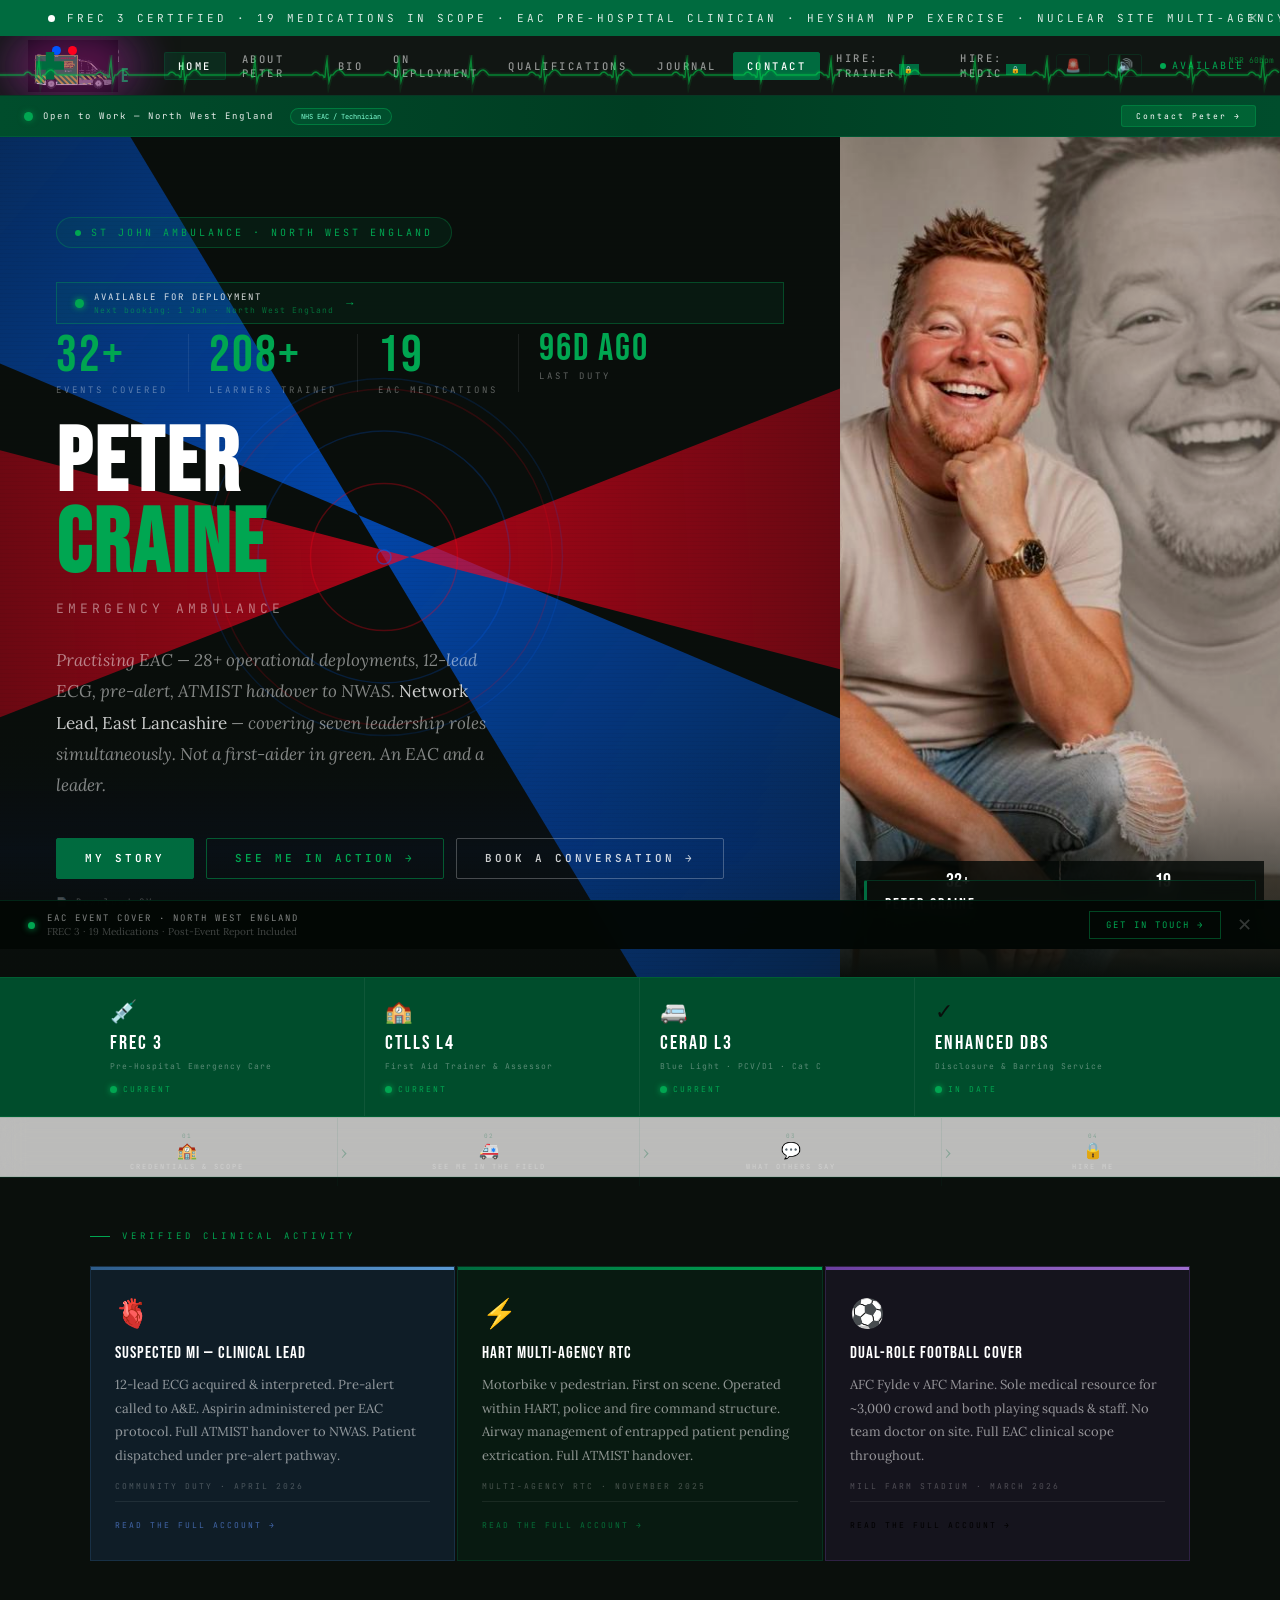
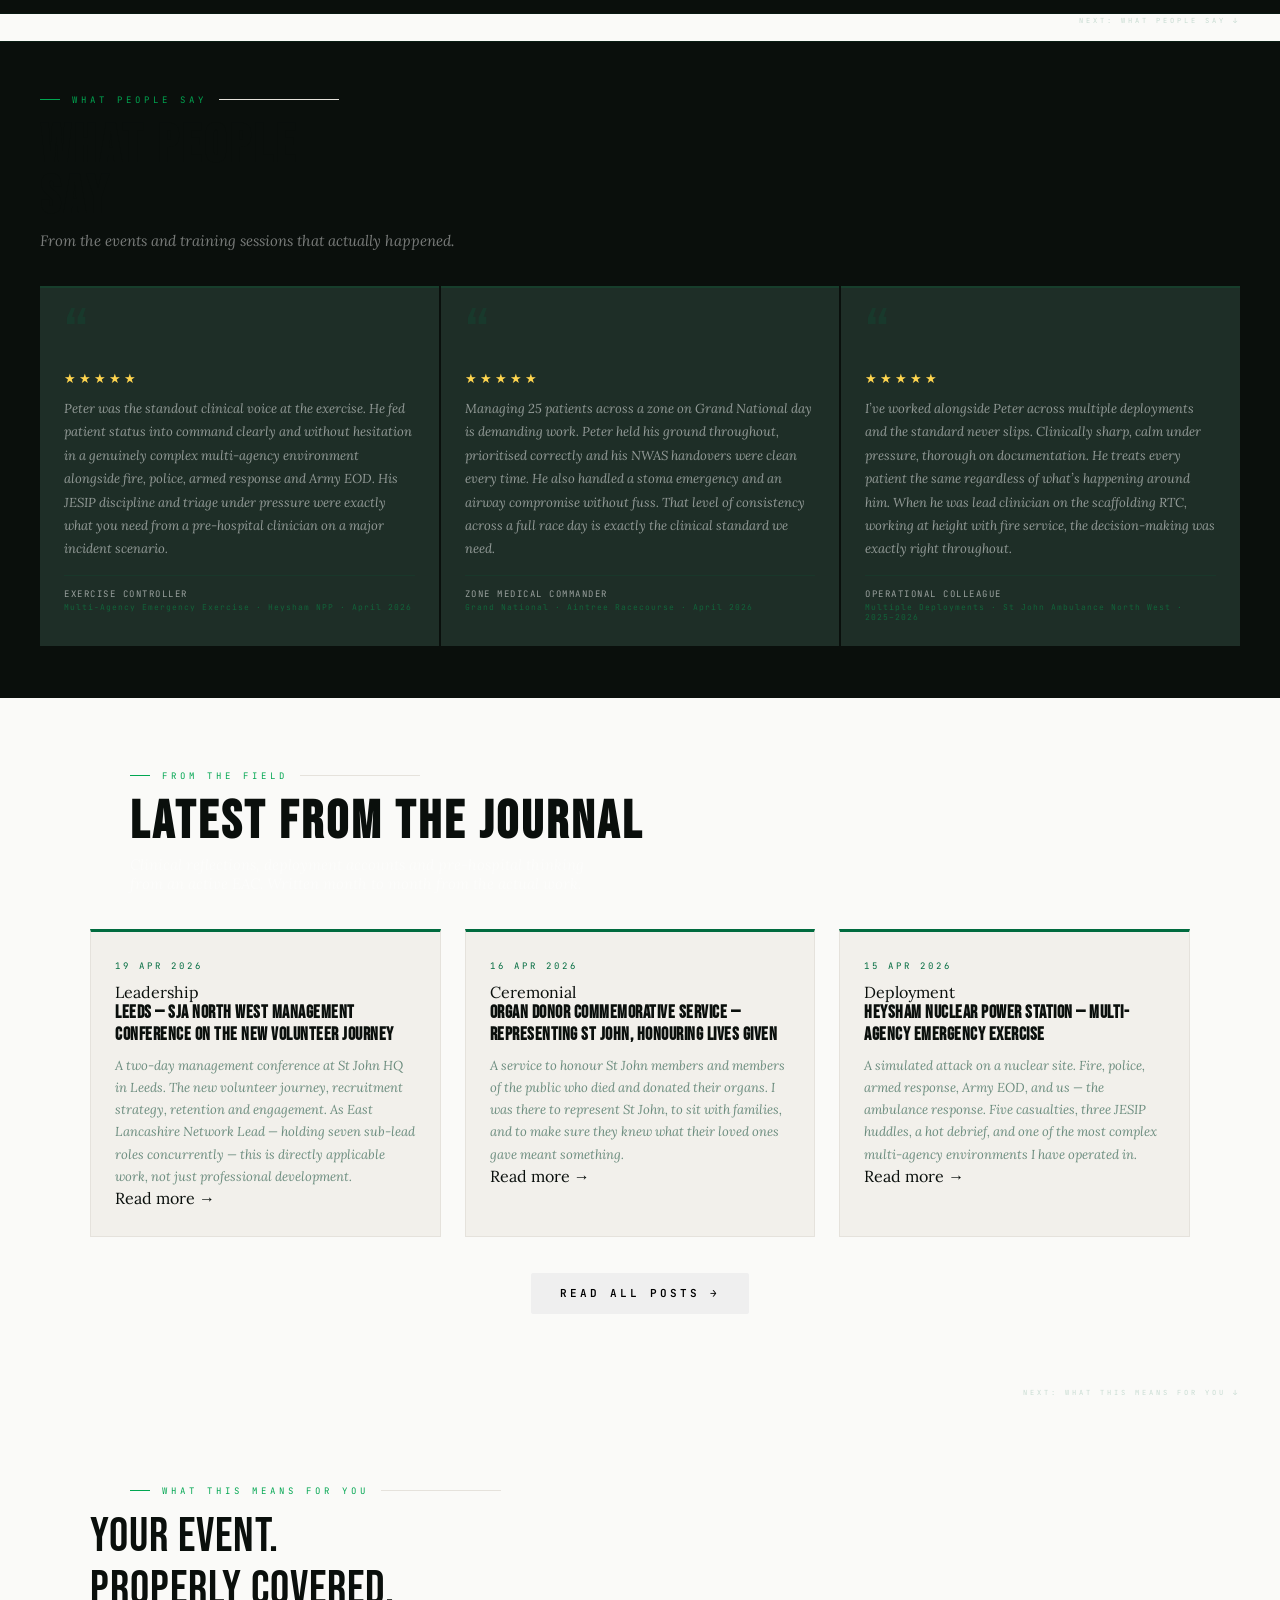
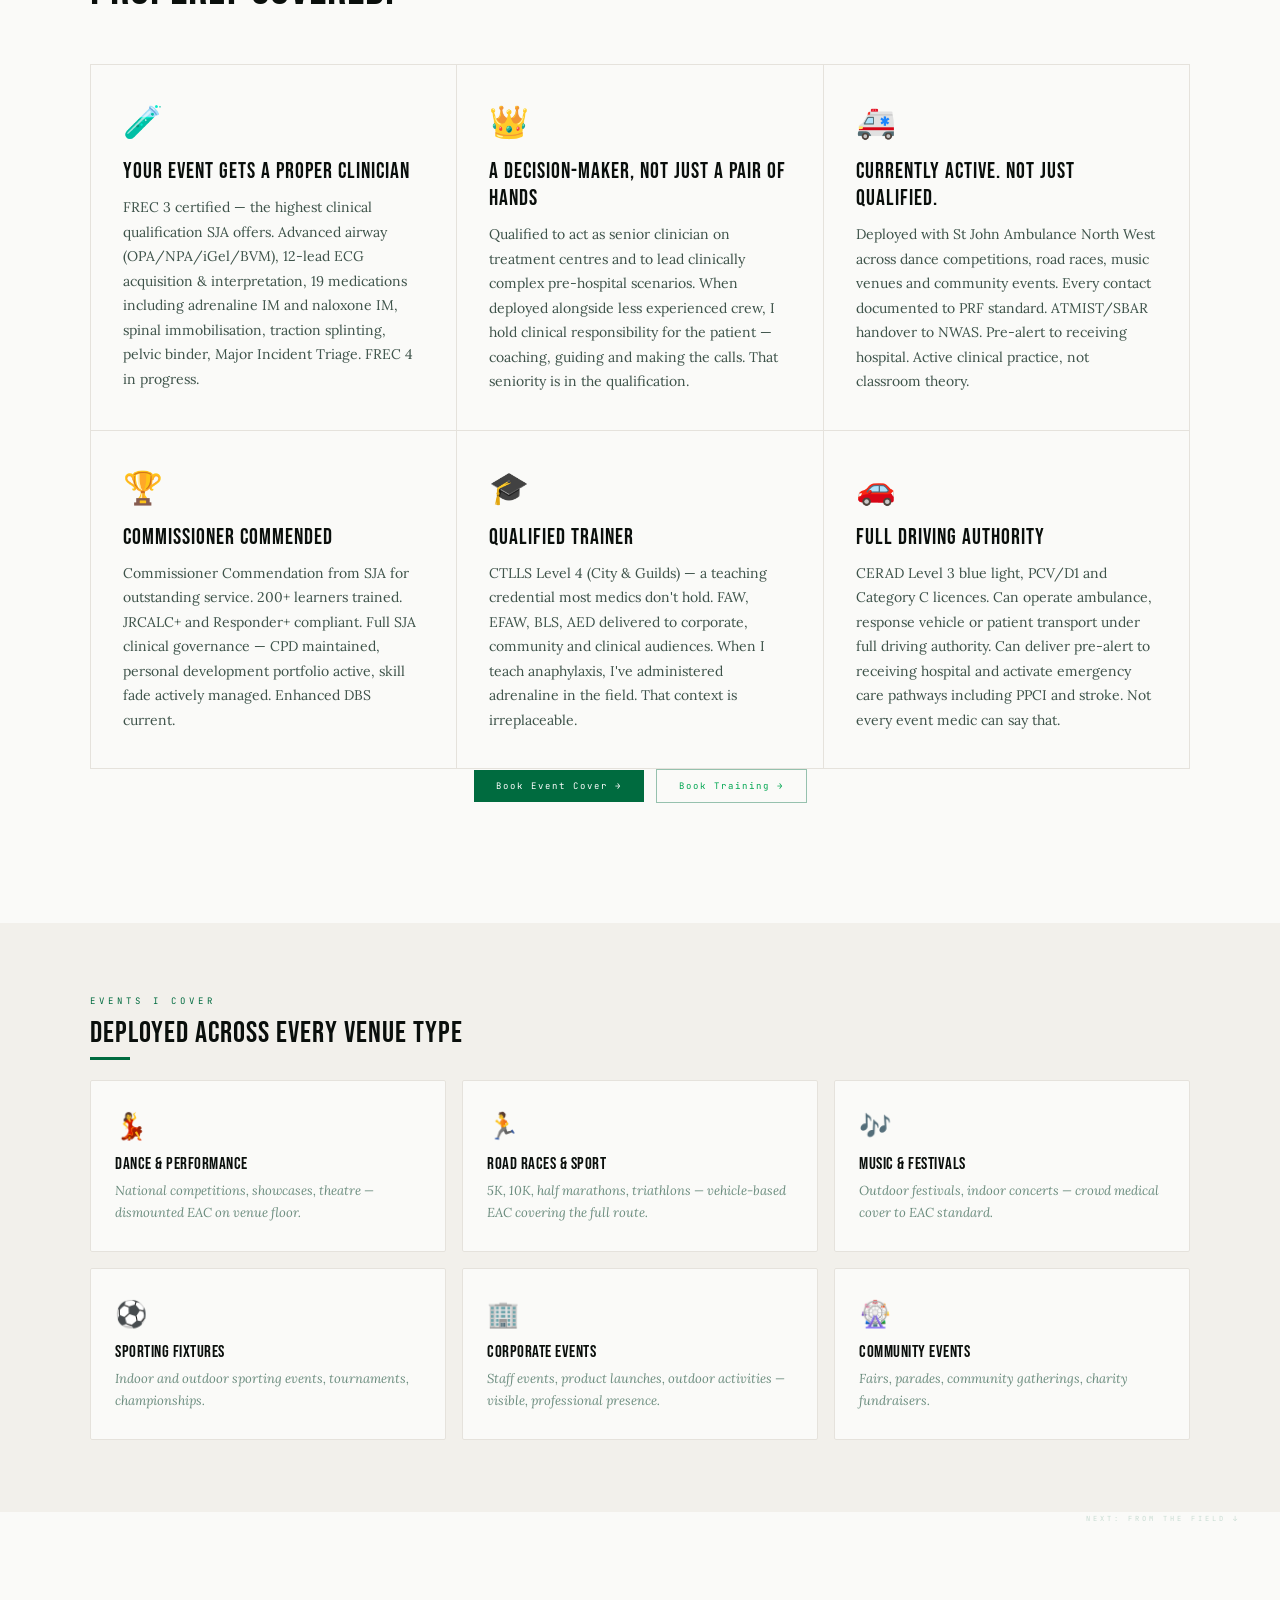
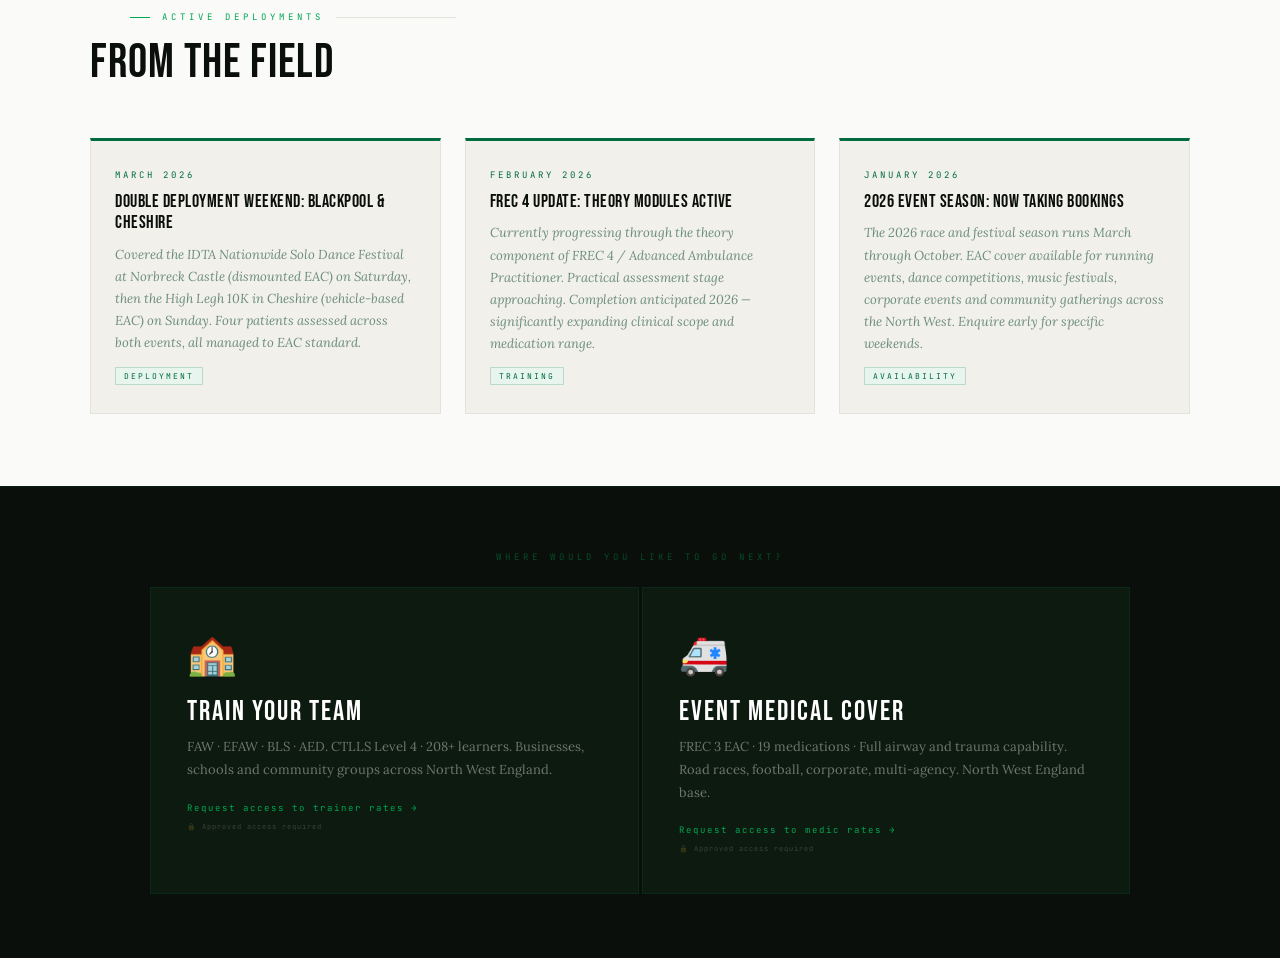
==== commit 1c699986: "Add files via upload" ====
--- a/index.html
+++ b/index.html
@@ -19,41 +19,24 @@
     "address": {
       "@type": "PostalAddress",
       "addressLocality": "Blackburn",
-      "addressRegion": "North West England",
-      "addressCountry": "GB"
+      "addressRegion": "Lancashire",
+      "addressCountry": "GB",
+      "addressRegion": "North West England"
     },
     "areaServed": [
-      {
-        "@type": "AdministrativeArea",
-        "name": "Lancashire"
-      },
-      {
-        "@type": "AdministrativeArea",
-        "name": "Greater Manchester"
-      },
-      {
-        "@type": "AdministrativeArea",
-        "name": "Merseyside"
-      },
-      {
-        "@type": "AdministrativeArea",
-        "name": "Cheshire"
-      },
-      {
-        "@type": "AdministrativeArea",
-        "name": "West Yorkshire"
-      },
-      {
-        "@type": "AdministrativeArea",
-        "name": "North West England"
-      }
+      {"@type": "AdministrativeArea", "name": "Lancashire"},
+      {"@type": "AdministrativeArea", "name": "Greater Manchester"},
+      {"@type": "AdministrativeArea", "name": "Merseyside"},
+      {"@type": "AdministrativeArea", "name": "Cheshire"},
+      {"@type": "AdministrativeArea", "name": "West Yorkshire"},
+      {"@type": "AdministrativeArea", "name": "North West England"}
     ],
     "knowsAbout": [
       "Pre-hospital emergency care",
       "Event medical cover",
       "Emergency Ambulance Crew operations",
       "FREC 3 clinical scope",
-      "Medication administration \u2014 EAC scope",
+      "Medication administration — EAC scope",
       "First aid training delivery",
       "JRCALC clinical guidelines",
       "Mass casualty incident management",
@@ -73,38 +56,26 @@
     "hasCredential": [
       {
         "@type": "EducationalOccupationalCredential",
-        "name": "FREC 3 \u2014 First Responder Emergency Care",
+        "name": "FREC 3 — First Responder Emergency Care",
         "credentialCategory": "Clinical Qualification",
-        "recognizedBy": {
-          "@type": "Organization",
-          "name": "IHCD / St John Ambulance"
-        },
-        "validIn": {
-          "@type": "Country",
-          "name": "United Kingdom"
-        }
+        "recognizedBy": {"@type": "Organization", "name": "IHCD / St John Ambulance"},
+        "validIn": {"@type": "Country", "name": "United Kingdom"}
       },
       {
         "@type": "EducationalOccupationalCredential",
-        "name": "Emergency Ambulance Crew (EAC) \u2014 Column 9 of 10",
+        "name": "Emergency Ambulance Crew (EAC) — Column 9 of 10",
         "credentialCategory": "Clinical Role",
-        "recognizedBy": {
-          "@type": "Organization",
-          "name": "St John Ambulance"
-        }
+        "recognizedBy": {"@type": "Organization", "name": "St John Ambulance"}
       },
       {
         "@type": "EducationalOccupationalCredential",
-        "name": "CTLLS Level 4 \u2014 Certificate in Teaching in the Lifelong Learning Sector",
+        "name": "CTLLS Level 4 — Certificate in Teaching in the Lifelong Learning Sector",
         "credentialCategory": "Teaching Qualification",
-        "recognizedBy": {
-          "@type": "Organization",
-          "name": "City & Guilds"
-        }
+        "recognizedBy": {"@type": "Organization", "name": "City & Guilds"}
       },
       {
         "@type": "EducationalOccupationalCredential",
-        "name": "CERAD Level 3 \u2014 Blue Light Driving Authority",
+        "name": "CERAD Level 3 — Blue Light Driving Authority",
         "credentialCategory": "Driving Authority"
       },
       {
@@ -114,7 +85,7 @@
       },
       {
         "@type": "EducationalOccupationalCredential",
-        "name": "FREC 4 / Advanced Ambulance Practitioner \u2014 In Progress",
+        "name": "FREC 4 / Advanced Ambulance Practitioner — In Progress",
         "credentialCategory": "Clinical Qualification (In Progress)"
       }
     ],
@@ -134,35 +105,18 @@
     "@context": "https://schema.org",
     "@type": "ProfessionalService",
     "@id": "https://www.petercrainemedic.co.uk/#service",
-    "name": "Peter Craine \u2014 Event Medical Cover & First Aid Training",
+    "name": "Peter Craine — Event Medical Cover & First Aid Training",
     "description": "Professional event medical cover and first aid training services across North West England. FREC 3 Emergency Ambulance Crew with 19-medication EAC scope, operating under St John Ambulance clinical governance.",
     "url": "https://www.petercrainemedic.co.uk",
     "telephone": "+447756831072",
     "email": "peter.craine@me.com",
-    "provider": {
-      "@id": "https://www.petercrainemedic.co.uk/#person"
-    },
+    "provider": {"@id": "https://www.petercrainemedic.co.uk/#person"},
     "areaServed": [
-      {
-        "@type": "AdministrativeArea",
-        "name": "Lancashire"
-      },
-      {
-        "@type": "AdministrativeArea",
-        "name": "Greater Manchester"
-      },
-      {
-        "@type": "AdministrativeArea",
-        "name": "Merseyside"
-      },
-      {
-        "@type": "AdministrativeArea",
-        "name": "Cheshire"
-      },
-      {
-        "@type": "AdministrativeArea",
-        "name": "North West England"
-      }
+      {"@type": "AdministrativeArea", "name": "Lancashire"},
+      {"@type": "AdministrativeArea", "name": "Greater Manchester"},
+      {"@type": "AdministrativeArea", "name": "Merseyside"},
+      {"@type": "AdministrativeArea", "name": "Cheshire"},
+      {"@type": "AdministrativeArea", "name": "North West England"}
     ],
     "serviceType": [
       "Event Medical Cover",
@@ -175,30 +129,9 @@
       "@type": "OfferCatalog",
       "name": "Services",
       "itemListElement": [
-        {
-          "@type": "Offer",
-          "itemOffered": {
-            "@type": "Service",
-            "name": "Event Medical Cover \u2014 EAC Deployment",
-            "description": "FREC 3 Emergency Ambulance Crew for events of any size across North West England"
-          }
-        },
-        {
-          "@type": "Offer",
-          "itemOffered": {
-            "@type": "Service",
-            "name": "First Aid Training",
-            "description": "Accredited first aid courses delivered by CTLLS L4 qualified trainer"
-          }
-        },
-        {
-          "@type": "Offer",
-          "itemOffered": {
-            "@type": "Service",
-            "name": "Event Risk Assessment",
-            "description": "Pre-event medical risk assessment and Purple Guide compliance review"
-          }
-        }
+        {"@type": "Offer", "itemOffered": {"@type": "Service", "name": "Event Medical Cover — EAC Deployment", "description": "FREC 3 Emergency Ambulance Crew for events of any size across North West England"}},
+        {"@type": "Offer", "itemOffered": {"@type": "Service", "name": "First Aid Training", "description": "Accredited first aid courses delivered by CTLLS L4 qualified trainer"}},
+        {"@type": "Offer", "itemOffered": {"@type": "Service", "name": "Event Risk Assessment", "description": "Pre-event medical risk assessment and Purple Guide compliance review"}}
       ]
     },
     "address": {
@@ -214,259 +147,9 @@
     "@id": "https://www.petercrainemedic.co.uk/#website",
     "name": "Peter Craine Medic",
     "url": "https://www.petercrainemedic.co.uk",
-    "description": "Professional event medical cover and first aid training \u2014 North West England",
-    "author": {
-      "@id": "https://www.petercrainemedic.co.uk/#person"
-    },
+    "description": "Professional event medical cover and first aid training — North West England",
+    "author": {"@id": "https://www.petercrainemedic.co.uk/#person"},
     "inLanguage": "en-GB"
-  },
-  {
-    "@context": "https://schema.org",
-    "@type": "ItemList",
-    "name": "Journal \u2014 Clinical Reflections by Peter Craine EAC",
-    "description": "Clinical journal entries from a practising FREC 3 Emergency Ambulance Crew covering event medical deployments and pre-hospital care",
-    "url": "https://www.petercrainemedic.co.uk/#journal",
-    "author": {
-      "@id": "https://www.petercrainemedic.co.uk/#person"
-    },
-    "itemListElement": [
-      {
-        "@type": "ListItem",
-        "position": 1,
-        "item": {
-          "@type": "BlogPosting",
-          "headline": "High Legh 10K: When the Runner Doesn\u2019t Stop Running",
-          "description": "Vehicle-based EAC on a muddy Cheshire course. One patient, late race, classic exertional presentation \u2014 and why your assessment window at an event is nothing like a roadside RTC.",
-          "datePublished": "2026-03-08",
-          "author": {
-            "@id": "https://www.petercrainemedic.co.uk/#person"
-          },
-          "url": "https://www.petercrainemedic.co.uk/#journal",
-          "keywords": "EAC, event medical cover, running event, exertional illness, pre-hospital",
-          "articleSection": "Deployment",
-          "inLanguage": "en-GB"
-        }
-      },
-      {
-        "@type": "ListItem",
-        "position": 2,
-        "item": {
-          "@type": "BlogPosting",
-          "headline": "IDTA Dance Festival: 4 Patients, One Shift, Full Scope Used",
-          "description": "Dismounted EAC at Norbreck Castle, Blackpool. A full competition day \u2014 1,200 dancers, eight age groups, four patient contacts.",
-          "datePublished": "2026-03-07",
-          "author": {
-            "@id": "https://www.petercrainemedic.co.uk/#person"
-          },
-          "url": "https://www.petercrainemedic.co.uk/#journal",
-          "keywords": "EAC, event medical cover, dance festival, FREC 3, pre-hospital care",
-          "articleSection": "Deployment",
-          "inLanguage": "en-GB"
-        }
-      },
-      {
-        "@type": "ListItem",
-        "position": 3,
-        "item": {
-          "@type": "BlogPosting",
-          "headline": "What Event Organisers Actually Need to Know When Booking Medical Cover",
-          "description": "Most event organisers don\u2019t know the difference between a first aider and an EAC. Here\u2019s a plain-English breakdown of medical cover levels and what your event actually needs.",
-          "datePublished": "2026-02-15",
-          "author": {
-            "@id": "https://www.petercrainemedic.co.uk/#person"
-          },
-          "url": "https://www.petercrainemedic.co.uk/#journal",
-          "keywords": "event medical cover, EAC vs first aider, Purple Guide, event safety, Lancashire",
-          "articleSection": "Industry",
-          "inLanguage": "en-GB"
-        }
-      }
-    ]
-  },
-  {
-    "@context": "https://schema.org",
-    "@type": "MedicalOrganization",
-    "name": "Peter Craine Medic",
-    "url": "https://www.petercrainemedic.co.uk",
-    "description": "Freelance Emergency Ambulance Crew and First Aid Trainer based in Blackburn, Lancashire. FREC 3 qualified, operating under St John Ambulance clinical governance.",
-    "medicalSpecialty": "Emergency Medicine",
-    "areaServed": {
-      "@type": "GeoCircle",
-      "geoMidpoint": {
-        "@type": "GeoCoordinates",
-        "latitude": 53.7481,
-        "longitude": -2.4831
-      },
-      "geoRadius": "80000"
-    },
-    "employee": {
-      "@type": "Person",
-      "name": "Peter Craine",
-      "jobTitle": "Emergency Ambulance Crew / First Aid Trainer"
-    }
-  },
-  {
-    "@context": "https://schema.org",
-    "@type": "BreadcrumbList",
-    "itemListElement": [
-      {
-        "@type": "ListItem",
-        "position": 1,
-        "name": "Home",
-        "item": "https://www.petercrainemedic.co.uk/"
-      },
-      {
-        "@type": "ListItem",
-        "position": 2,
-        "name": "About",
-        "item": "https://www.petercrainemedic.co.uk/#about"
-      },
-      {
-        "@type": "ListItem",
-        "position": 3,
-        "name": "On Deployment",
-        "item": "https://www.petercrainemedic.co.uk/#services"
-      },
-      {
-        "@type": "ListItem",
-        "position": 4,
-        "name": "Qualifications",
-        "item": "https://www.petercrainemedic.co.uk/#quals"
-      },
-      {
-        "@type": "ListItem",
-        "position": 5,
-        "name": "Journal",
-        "item": "https://www.petercrainemedic.co.uk/#journal"
-      },
-      {
-        "@type": "ListItem",
-        "position": 6,
-        "name": "Contact",
-        "item": "https://www.petercrainemedic.co.uk/#contact"
-      }
-    ]
-  },
-  {
-    "@context": "https://schema.org",
-    "@type": "Person",
-    "@id": "https://www.petercrainemedic.co.uk/#jobseeker",
-    "name": "Peter Craine",
-    "jobTitle": "Emergency Ambulance Crew / FREC 3",
-    "address": {
-      "@type": "PostalAddress",
-      "addressLocality": "Blackburn",
-      "addressRegion": "Lancashire",
-      "addressCountry": "GB"
-    },
-    "seeks": {
-      "@type": "Demand",
-      "name": "Full-time NHS EAC role North West England"
-    }
-  },
-  {
-    "@context": "https://schema.org",
-    "@type": "JobPosting",
-    "title": "Emergency Ambulance Crew / First Aid Trainer",
-    "description": "Peter Craine is actively seeking full-time employment as an Emergency Ambulance Crew member or First Aid Trainer in the North West England area. FREC 3 certified, EAC authority for 19 medications, CTLLS Level 4, CERAD Level 3 Blue Light, Enhanced DBS, PCV/D1 and Cat C driving licences. 75+ operational deployments with St John Ambulance North West.",
-    "datePosted": "2026-03-01",
-    "validThrough": "2026-12-31",
-    "employmentType": "FULL_TIME",
-    "hiringOrganization": {
-      "@type": "Organization",
-      "name": "Peter Craine \u2014 Available for Employment",
-      "sameAs": "https://www.petercrainemedic.co.uk"
-    },
-    "jobLocation": {
-      "@type": "Place",
-      "address": {
-        "@type": "PostalAddress",
-        "addressLocality": "Blackburn",
-        "addressRegion": "Lancashire",
-        "addressCountry": "GB"
-      }
-    },
-    "applicantLocationRequirements": {
-      "@type": "AdministrativeArea",
-      "name": "North West England"
-    },
-    "baseSalary": {
-      "@type": "MonetaryAmount",
-      "currency": "GBP",
-      "value": {
-        "@type": "QuantitativeValue",
-        "minValue": 28000,
-        "maxValue": 35000,
-        "unitText": "YEAR"
-      }
-    },
-    "identifier": {
-      "@type": "PropertyValue",
-      "name": "Peter Craine EAC Job Search",
-      "value": "peter-craine-eac-nw-2026"
-    }
-  },
-  {
-    "@context": "https://schema.org",
-    "@type": "ItemList",
-    "name": "Key Pre-Hospital Clinical Events \u2014 Peter Craine EAC",
-    "description": "Verified clinical activities demonstrating pre-hospital competency",
-    "itemListElement": [
-      {
-        "@type": "ListItem",
-        "position": 1,
-        "item": {
-          "@type": "MedicalProcedure",
-          "name": "Pre-Hospital 12-Lead ECG Acquisition and Pre-Alert",
-          "description": "Suspected MI patient \u2014 12-lead ECG acquired and interpreted, pre-alert issued to A&E, aspirin administered per EAC protocol, ATMIST handover to NWAS. Patient dispatched under pre-alert pathway.",
-          "procedureType": {
-            "@type": "MedicalProcedureType",
-            "name": "Pre-hospital emergency care"
-          },
-          "status": "CompletedProcedure",
-          "recognizingAuthority": {
-            "@type": "Organization",
-            "name": "St John Ambulance North West"
-          }
-        }
-      },
-      {
-        "@type": "ListItem",
-        "position": 2,
-        "item": {
-          "@type": "MedicalProcedure",
-          "name": "Multi-Agency RTC \u2014 HART Scene, Entrapped Patient",
-          "description": "Motorbike v pedestrian RTC. First EAC on scene. Operated within HART/police/fire command structure per JESIP. Airway management of entrapped pedestrian pending extrication.",
-          "procedureType": {
-            "@type": "MedicalProcedureType",
-            "name": "Pre-hospital trauma care"
-          },
-          "status": "CompletedProcedure",
-          "recognizingAuthority": {
-            "@type": "Organization",
-            "name": "St John Ambulance North West"
-          }
-        }
-      },
-      {
-        "@type": "ListItem",
-        "position": 3,
-        "item": {
-          "@type": "MedicalProcedure",
-          "name": "Dual-Role Crowd and Player Medical Cover",
-          "description": "AFC Fylde v AFC Marine. Sole EAC medical resource for approximately 3,000 spectators and both playing squads and staff. Full clinical scope maintained throughout.",
-          "procedureType": {
-            "@type": "MedicalProcedureType",
-            "name": "Event medical cover"
-          },
-          "status": "CompletedProcedure",
-          "recognizingAuthority": {
-            "@type": "Organization",
-            "name": "St John Ambulance North West"
-          }
-        }
-      }
-    ]
   },
   {
     "@context": "https://schema.org",
@@ -477,7 +160,7 @@
         "name": "What is an EAC and do I need one for my event?",
         "acceptedAnswer": {
           "@type": "Answer",
-          "text": "An Emergency Ambulance Crew (EAC) is a clinician operating at Column 9 of 10 in the ambulance career framework \u2014 significantly above a standard first aider or FREC 3. An EAC can administer 19 medications independently, acquire and interpret 12-lead ECGs, use supraglottic airways, and act as lead clinician at a treatment centre. For events over 500 people, physical activity events, or any event with elevated medical risk, EAC-level cover is strongly recommended under the Purple Guide."
+          "text": "An Emergency Ambulance Crew (EAC) is a clinician operating at Column 9 of 10 in the ambulance career framework — significantly above a standard first aider or FREC 3. An EAC can administer 19 medications independently, acquire and interpret 12-lead ECGs, use supraglottic airways, and act as lead clinician at a treatment centre. For events over 500 people, physical activity events, or any event with elevated medical risk, EAC-level cover is strongly recommended under the Purple Guide."
         }
       },
       {
@@ -485,7 +168,7 @@
         "name": "What area does Peter Craine cover for event medical cover?",
         "acceptedAnswer": {
           "@type": "Answer",
-          "text": "Primary coverage area is North West England \u2014 Lancashire (including Blackburn, Preston, Burnley), Greater Manchester, Merseyside, and Cheshire. Peter is available for events nationally, particularly across the North of England. Contact to discuss events outside the primary area."
+          "text": "Primary coverage area is North West England — Lancashire (including Blackburn, Preston, Burnley), Greater Manchester, Merseyside, and Cheshire. Peter is available for events nationally, particularly across the North of England. Contact to discuss events outside the primary area."
         }
       },
       {
@@ -527,61 +210,111 @@
           "@type": "Answer",
           "text": "Yes. Every deployment includes a written post-event medical report delivered within 48 hours of the event close. The report covers all patient contacts, treatments provided, medications administered, handovers to NWAS, and recommendations for future events. This documentation is suitable for insurance purposes and event licensing requirements."
         }
-      },
+      }
+    ]
+  },
+  {
+    "@context": "https://schema.org",
+    "@type": "ItemList",
+    "name": "Journal — Clinical Reflections by Peter Craine EAC",
+    "description": "Clinical journal entries from a practising FREC 3 Emergency Ambulance Crew covering event medical deployments and pre-hospital care",
+    "url": "https://www.petercrainemedic.co.uk/#journal",
+    "author": {"@id": "https://www.petercrainemedic.co.uk/#person"},
+    "itemListElement": [
       {
-        "@type": "Question",
-        "name": "What is an Emergency Ambulance Crew (EAC)?",
-        "acceptedAnswer": {
-          "@type": "Answer",
-          "text": "An Emergency Ambulance Crew (EAC) is a pre-hospital clinician qualified to FREC 3 level and authorised to administer a defined range of medications under clinical governance. Peter Craine operates as an EAC under St John Ambulance North West, with authority to administer 19 medications including adrenaline, naloxone, salbutamol, entonox, and methoxyflurane (Penthrox)."
+        "@type": "ListItem",
+        "position": 1,
+        "item": {
+          "@type": "BlogPosting",
+          "headline": "High Legh 10K: When the Runner Doesn’t Stop Running",
+          "description": "Vehicle-based EAC on a muddy Cheshire course. One patient, late race, classic exertional presentation — and why your assessment window at an event is nothing like a roadside RTC.",
+          "datePublished": "2026-03-08",
+          "author": {"@id": "https://www.petercrainemedic.co.uk/#person"},
+          "url": "https://www.petercrainemedic.co.uk/#journal",
+          "keywords": "EAC, event medical cover, running event, exertional illness, pre-hospital",
+          "articleSection": "Deployment",
+          "inLanguage": "en-GB"
         }
       },
       {
-        "@type": "Question",
-        "name": "Is Peter Craine DBS checked?",
-        "acceptedAnswer": {
-          "@type": "Answer",
-          "text": "Yes. Peter Craine holds a current Enhanced DBS certificate, renewed regularly. Copies are available on request for event organisers and training clients."
+        "@type": "ListItem",
+        "position": 2,
+        "item": {
+          "@type": "BlogPosting",
+          "headline": "IDTA Dance Festival: 4 Patients, One Shift, Full Scope Used",
+          "description": "Dismounted EAC at Norbreck Castle, Blackpool. A full competition day — 1,200 dancers, eight age groups, four patient contacts.",
+          "datePublished": "2026-03-07",
+          "author": {"@id": "https://www.petercrainemedic.co.uk/#person"},
+          "url": "https://www.petercrainemedic.co.uk/#journal",
+          "keywords": "EAC, event medical cover, dance festival, FREC 3, pre-hospital care",
+          "articleSection": "Deployment",
+          "inLanguage": "en-GB"
         }
       },
       {
-        "@type": "Question",
-        "name": "What area does Peter Craine cover for event medical services?",
-        "acceptedAnswer": {
-          "@type": "Answer",
-          "text": "Peter Craine is based in Blackburn, Lancashire and provides primary coverage across Lancashire, Greater Manchester, Merseyside, and Cheshire. Secondary coverage extends to West Yorkshire, Cumbria, and the Lake District. National travel is available for the right event."
-        }
-      },
-      {
-        "@type": "Question",
-        "name": "What qualifications does Peter Craine hold?",
-        "acceptedAnswer": {
-          "@type": "Answer",
-          "text": "Peter Craine holds FREC 3 (First Response Emergency Care Level 3), CERAD Level 3 Blue Light, CTLLS Level 4 (teaching qualification), EAC authorisation under St John Ambulance, PCV/D1 and Category C driving licences. FREC 4 is currently in progress."
-        }
-      },
-      {
-        "@type": "Question",
-        "name": "Can Peter Craine provide first aid training?",
-        "acceptedAnswer": {
-          "@type": "Answer",
-          "text": "Yes. Peter Craine is a qualified trainer holding CTLLS Level 4, delivering first aid training including FAW (First Aid at Work), EFAW (Emergency FAW), BLS (Basic Life Support), and AED training to organisations across North West England."
+        "@type": "ListItem",
+        "position": 3,
+        "item": {
+          "@type": "BlogPosting",
+          "headline": "What Event Organisers Actually Need to Know When Booking Medical Cover",
+          "description": "Most event organisers don’t know the difference between a first aider and an EAC. Here’s a plain-English breakdown of medical cover levels and what your event actually needs.",
+          "datePublished": "2026-02-15",
+          "author": {"@id": "https://www.petercrainemedic.co.uk/#person"},
+          "url": "https://www.petercrainemedic.co.uk/#journal",
+          "keywords": "event medical cover, EAC vs first aider, Purple Guide, event safety, Lancashire",
+          "articleSection": "Industry",
+          "inLanguage": "en-GB"
         }
       }
     ]
   }
 ]
 </script>
-
-
-
-
-
+<script type="application/ld+json">
+{
+  "@context": "https://schema.org",
+  "@type": "FAQPage",
+  "mainEntity": [
+    {"@type":"Question","name":"What is an Emergency Ambulance Crew (EAC)?","acceptedAnswer":{"@type":"Answer","text":"An Emergency Ambulance Crew (EAC) is a pre-hospital clinician qualified to FREC 3 level and authorised to administer a defined range of medications under clinical governance. Peter Craine operates as an EAC under St John Ambulance North West, with authority to administer 19 medications including adrenaline, naloxone, salbutamol, entonox, and methoxyflurane (Penthrox)."}},
+    {"@type":"Question","name":"Is Peter Craine DBS checked?","acceptedAnswer":{"@type":"Answer","text":"Yes. Peter Craine holds a current Enhanced DBS certificate, renewed regularly. Copies are available on request for event organisers and training clients."}},
+    {"@type":"Question","name":"What area does Peter Craine cover for event medical services?","acceptedAnswer":{"@type":"Answer","text":"Peter Craine is based in Blackburn, Lancashire and provides primary coverage across Lancashire, Greater Manchester, Merseyside, and Cheshire. Secondary coverage extends to West Yorkshire, Cumbria, and the Lake District. National travel is available for the right event."}},
+    {"@type":"Question","name":"What qualifications does Peter Craine hold?","acceptedAnswer":{"@type":"Answer","text":"Peter Craine holds FREC 3 (First Response Emergency Care Level 3), CERAD Level 3 Blue Light, CTLLS Level 4 (teaching qualification), EAC authorisation under St John Ambulance, PCV/D1 and Category C driving licences. FREC 4 is currently in progress."}},
+    {"@type":"Question","name":"Can Peter Craine provide first aid training?","acceptedAnswer":{"@type":"Answer","text":"Yes. Peter Craine is a qualified trainer holding CTLLS Level 4, delivering first aid training including FAW (First Aid at Work), EFAW (Emergency FAW), BLS (Basic Life Support), and AED training to organisations across North West England."}}
+  ]
+}
+</script>
+<script type="application/ld+json">
+{
+  "@context": "https://schema.org",
+  "@type": "MedicalOrganization",
+  "name": "Peter Craine Medic",
+  "url": "https://www.petercrainemedic.co.uk",
+  "description": "Freelance Emergency Ambulance Crew and First Aid Trainer based in Blackburn, Lancashire. FREC 3 qualified, operating under St John Ambulance clinical governance.",
+  "medicalSpecialty": "Emergency Medicine",
+  "areaServed": {"@type":"GeoCircle","geoMidpoint":{"@type":"GeoCoordinates","latitude":53.7481,"longitude":-2.4831},"geoRadius":"80000"},
+  "employee": {"@type":"Person","name":"Peter Craine","jobTitle":"Emergency Ambulance Crew / First Aid Trainer"}
+}
+</script>
+<script type="application/ld+json">
+{
+  "@context": "https://schema.org",
+  "@type": "BreadcrumbList",
+  "itemListElement": [
+    {"@type":"ListItem","position":1,"name":"Home","item":"https://www.petercrainemedic.co.uk/"},
+    {"@type":"ListItem","position":2,"name":"About","item":"https://www.petercrainemedic.co.uk/#about"},
+    {"@type":"ListItem","position":3,"name":"On Deployment","item":"https://www.petercrainemedic.co.uk/#services"},
+    {"@type":"ListItem","position":4,"name":"Qualifications","item":"https://www.petercrainemedic.co.uk/#quals"},
+    {"@type":"ListItem","position":5,"name":"Journal","item":"https://www.petercrainemedic.co.uk/#journal"},
+    {"@type":"ListItem","position":6,"name":"Contact","item":"https://www.petercrainemedic.co.uk/#contact"}
+  ]
+}
+</script>
+<script type="application/ld+json">{"@context":"https://schema.org","@type":"Person","@id":"https://www.petercrainemedic.co.uk/#jobseeker","name":"Peter Craine","jobTitle":"Emergency Ambulance Crew / FREC 3","address":{"@type":"PostalAddress","addressLocality":"Blackburn","addressRegion":"Lancashire","addressCountry":"GB"},"seeks":{"@type":"Demand","name":"Full-time NHS EAC role North West England"}}</script>
 <meta charset="UTF-8">
 <meta name="viewport" content="width=device-width, initial-scale=1.0">
 <meta name="author" content="Peter Craine">
 <meta property="og:title" content="Peter Craine | Event Medical Cover &amp; First Aid Trainer | North West">
-<meta property="og:description" content="Professional event medical cover — North West England. FREC 3 EAC, 19-medication SJA North West deployments. Available across the North West.">
+<meta property="og:description" content="Professional event medical cover — North West England. FREC 3 EAC, 19-medicationtive SJA North West deployments. Available across the North West.">
 <meta property="og:type" content="website">
 <meta property="og:url" content="https://www.petercrainemedic.co.uk/">
 <meta property="og:site_name" content="Peter Craine Medic">
@@ -604,9 +337,1874 @@
 <link rel="preconnect" href="https://fonts.gstatic.com" crossorigin>
 <link rel="preload" as="style" href="https://fonts.googleapis.com/css2?family=Bebas+Neue&family=Lora:ital,wght@0,400;0,600;1,400&family=JetBrains+Mono:wght@400;500;600&display=swap">
 <link href="https://fonts.googleapis.com/css2?family=Bebas+Neue&family=Lora:ital,wght@0,400;0,600;1,400&family=JetBrains+Mono:wght@400;500;600&display=swap" rel="stylesheet">
-<link rel=stylesheet href=css/style.css>
-
-
+<link href="https://fonts.googleapis.com/css2?family=Cormorant+Garamond:ital,wght@1,300&family=Carattere&family=Playfair+Display:ital,wght@0,400;0,600;0,700;1,400;1,600&family=Source+Serif+4:ital,opsz,wght@0,8..60,300;0,8..60,400;0,8..60,500;1,8..60,300;1,8..60,400&display=swap" rel="stylesheet">
+<style>
+*,*::before,*::after{margin:0;padding:0;box-sizing:border-box}
+:root{
+  --gd:#050D07;--g:#006B3F;--g2:#004D2C;--gm:#00A651;--gl:#E8F5EE;
+  --ink:#0a0f0c;--ink2:#1e2e27;--ink3:#3d5249;--ink4:#6b8c7e;
+  --stone:#F2F0EB;--stone2:#E5E2DC;--white:#FAFAF8;
+  --gold:#B8860B;--gld:#FDF6E3;--red:#C0392B;
+  --display:'Bebas Neue',sans-serif;--serif:'Lora',Georgia,serif;--mono:'JetBrains Mono',monospace;
+  --r:2px;--shadow:0 4px 32px rgba(0,0,0,.10);--shadow-lg:0 8px 48px rgba(0,0,0,.18);
+}
+html{scroll-behavior:smooth;font-size:16px}
+body{font-family:var(--serif);background:var(--white);color:var(--ink);overflow-x:hidden;-webkit-font-smoothing:antialiased}
+
+/* SKIP TO CONTENT */
+.skip-link{position:absolute;top:-100px;left:16px;background:var(--g);color:white;padding:10px 18px;z-index:9999;font-family:var(--mono);font-size:11px;letter-spacing:2px;text-transform:uppercase;text-decoration:none;border-radius:0 0 var(--r) var(--r);transition:top .2s}
+.skip-link:focus{top:0}
+
+/* TICKER */
+#ticker{background:var(--g);overflow:hidden;height:36px;display:flex;align-items:center;position:relative;z-index:102}
+#ticker.hidden{display:none}
+.ticker-track{display:flex;white-space:nowrap;animation:ticker 240s linear infinite}
+.ticker-track:hover{animation-play-state:paused}
+.ticker-item{font-family:var(--mono);font-size:11px;letter-spacing:3px;text-transform:uppercase;color:rgba(255,255,255,.85);padding:0 48px;display:flex;align-items:center;gap:12px}
+.ticker-dot{width:7px;height:7px;background:white;border-radius:50%;animation:pulse 2s infinite;flex-shrink:0}
+@keyframes ticker{0%{transform:translateX(0)}100%{transform:translateX(-50%)}}
+@keyframes pulse{0%,100%{opacity:1;transform:scale(1)}50%{opacity:.3;transform:scale(1.4)}}
+.ticker-close{position:absolute;right:14px;top:50%;transform:translateY(-50%);background:none;border:none;color:rgba(255,255,255,.5);cursor:pointer;font-size:18px;padding:4px 8px;z-index:10;line-height:1}
+.ticker-close:hover{color:white}
+
+/* NAV */
+nav{position:sticky;top:0;left:0;right:0;z-index:100;background:rgba(10,15,12,.97);backdrop-filter:blur(12px);-webkit-backdrop-filter:blur(12px);border-bottom:1px solid rgba(0,107,63,.4);height:60px;display:flex;align-items:center;justify-content:space-between;padding:0 36px;transition:box-shadow .3s}
+nav.scrolled{box-shadow:0 4px 24px rgba(0,0,0,.4)}
+.nav-logo{display:flex;align-items:center;gap:10px;cursor:pointer;text-decoration:none}
+.nav-cross{width:28px;height:28px;background:var(--g);flex-shrink:0;clip-path:polygon(35% 0%,65% 0%,65% 35%,100% 35%,100% 65%,65% 65%,65% 100%,35% 100%,35% 65%,0% 65%,0% 35%,35% 35%);transition:background .2s}
+.nav-logo:hover .nav-cross{background:var(--gm)}
+.nav-wordmark{font-family:var(--display);font-size:20px;color:white;letter-spacing:2px;line-height:1}
+.nav-wordmark span{color:var(--gm)}
+.nav-center{display:flex;gap:2px;align-items:center}
+.nav-center a{font-family:var(--mono);font-size:10.5px;font-weight:500;letter-spacing:2.5px;text-transform:uppercase;color:rgba(255,255,255,.55);text-decoration:none;padding:6px 13px;border-radius:var(--r);transition:all .2s;border:1px solid transparent;cursor:pointer}
+.nav-center a:hover,.nav-center a.active{color:white;background:rgba(0,107,63,.25);border-color:rgba(0,107,63,.3)}
+.nav-cta-link{background:var(--g)!important;color:white!important;border-color:var(--g)!important}
+.nav-cta-link:hover{background:var(--gm)!important;border-color:var(--gm)!important}
+.nav-right{display:flex;align-items:center;gap:12px}
+.nav-avail{display:flex;align-items:center;gap:6px;font-family:var(--mono);font-size:10px;letter-spacing:2px;text-transform:uppercase;color:var(--gm)}
+.nav-avail-dot{width:6px;height:6px;background:var(--gm);border-radius:50%;animation:pulse 2s infinite}
+.hamburger{display:none;flex-direction:column;gap:5px;cursor:pointer;background:none;border:none;padding:4px}
+.hamburger span{width:22px;height:2px;background:rgba(255,255,255,.7);display:block;transition:.25s}
+@media(max-width:860px){.hamburger{display:flex}.nav-avail{display:none}nav{padding:0 20px}.nav-center{display:flex;flex-direction:column;justify-content:center;align-items:center;gap:0;position:fixed;inset:0;background:rgba(4,10,6,.97);backdrop-filter:blur(16px);z-index:999;transform:translateX(100%);transition:transform .35s cubic-bezier(.77,0,.18,1);pointer-events:none}.nav-center.open{transform:translateX(0);pointer-events:all}.nav-center a{font-family:var(--display)!important;font-size:clamp(28px,10vw,42px)!important;font-weight:800!important;letter-spacing:4px!important;padding:14px 0!important;width:100%;text-align:center;border:none!important;opacity:0;transform:translateY(20px);transition:opacity .3s ease,transform .3s ease,color .2s!important}.nav-center.open a{opacity:1;transform:translateY(0)}.nav-center.open a:nth-child(1){transition-delay:.06s}.nav-center.open a:nth-child(2){transition-delay:.12s}.nav-center.open a:nth-child(3){transition-delay:.18s}.nav-center.open a:nth-child(4){transition-delay:.24s}.nav-center.open a:nth-child(5){transition-delay:.30s}.nav-center.open a:nth-child(6){transition-delay:.36s}.hamburger.open span:nth-child(1){transform:translateY(7px) rotate(45deg)}.hamburger.open span:nth-child(2){opacity:0;transform:scaleX(0)}.hamburger.open span:nth-child(3){transform:translateY(-7px) rotate(-45deg)}.hamburger span{transition:transform .25s ease,opacity .2s ease}}
+
+/* PAGE SYSTEM */
+.page{display:none!important;min-height:calc(100vh - 60px);height:0;overflow:hidden}
+.page.active{display:block!important;height:auto!important;overflow:visible!important;animation:fadeUp .3s ease}
+@keyframes fadeUp{from{opacity:0;transform:translateY(8px)}to{opacity:1;transform:translateY(0)}}
+
+/* BUTTONS */
+.btn{font-family:var(--mono);font-size:11px;font-weight:600;letter-spacing:3px;text-transform:uppercase;padding:14px 28px;border-radius:var(--r);cursor:pointer;border:1.5px solid transparent;text-decoration:none;display:inline-block;transition:all .2s;line-height:1}
+.btn-primary{background:var(--g);color:white;border-color:var(--g)}
+.btn-primary:hover{background:var(--gm);border-color:var(--gm);transform:translateY(-2px);box-shadow:0 6px 20px rgba(0,107,63,.35)}
+.btn-ghost{background:transparent;color:rgba(255,255,255,.8);border-color:rgba(255,255,255,.25)}
+.btn-ghost:hover{border-color:var(--gm);color:white;transform:translateY(-2px)}
+
+/* HOME */
+.hero{background:var(--ink);min-height:calc(100vh - 60px);display:grid;grid-template-columns:1fr 440px;position:relative;overflow:hidden}
+.hero::after{content:'';position:absolute;inset:0;background:radial-gradient(ellipse at 30% 50%,rgba(0,107,63,.08) 0%,transparent 70%);pointer-events:none}
+.hero-grid{position:absolute;inset:0;background-image:linear-gradient(rgba(0,107,63,.06) 1px,transparent 1px),linear-gradient(90deg,rgba(0,107,63,.06) 1px,transparent 1px);background-size:48px 48px;pointer-events:none}
+.hero-content{padding:72px 56px 60px;display:flex;flex-direction:column;justify-content:center;position:relative;z-index:2}
+.hero-pill{display:inline-flex;align-items:center;gap:10px;background:rgba(0,107,63,.15);border:1px solid rgba(0,166,81,.3);padding:8px 18px;border-radius:40px;font-family:var(--mono);font-size:10px;letter-spacing:3px;text-transform:uppercase;color:var(--gm);margin-bottom:24px;width:fit-content}
+.hero-pill-dot{width:6px;height:6px;background:var(--gm);border-radius:50%;animation:pulse 2s infinite}
+.hero-counter-row{display:flex;gap:20px;margin-bottom:28px}
+.hero-stat{display:flex;flex-direction:column;align-items:flex-start}
+.hero-stat-num{font-family:var(--display);font-size:52px;color:var(--gm);line-height:1;letter-spacing:2px}
+.hero-stat-label{font-family:var(--mono);font-size:9px;letter-spacing:3px;text-transform:uppercase;color:rgba(255,255,255,.35);margin-top:2px}
+.hero-stat-div{width:1px;background:rgba(255,255,255,.08);margin:4px 0}
+.hero-name{font-family:var(--display);font-size:clamp(64px,7vw,96px);line-height:.9;color:white;letter-spacing:3px;margin-bottom:12px}
+.hero-name .surname{color:var(--gm)}
+.hero-role{font-family:var(--mono);font-size:13px;letter-spacing:4px;text-transform:uppercase;color:rgba(255,255,255,.45);margin-bottom:24px;line-height:1.8}
+.hero-role strong{color:rgba(255,255,255,.75)}
+.hero-tagline{font-size:17px;color:rgba(255,255,255,.5);font-style:italic;line-height:1.85;max-width:440px;margin-bottom:36px}
+.hero-tagline em{color:rgba(255,255,255,.8);font-style:normal}
+.hero-btns{display:flex;gap:12px;flex-wrap:wrap}
+.hero-photo-panel{position:relative;overflow:hidden;display:flex;align-items:flex-end;justify-content:center}
+.hero-photo-panel::before{content:'';position:absolute;inset:0;background:linear-gradient(160deg,rgba(0,77,44,.6) 0%,transparent 60%)}
+.hero-photo-panel::after{content:'';position:absolute;bottom:0;left:0;right:0;height:200px;background:linear-gradient(transparent,var(--ink))}
+.hero-photo{width:100%;height:100%;object-fit:cover;object-position:center top;filter:contrast(1.05) brightness(.9);display:block}
+.hero-photo-badge{position:absolute;bottom:32px;left:24px;right:24px;z-index:3;background:rgba(10,15,12,.88);backdrop-filter:blur(8px);border:1px solid rgba(0,107,63,.4);border-left:3px solid var(--g);padding:14px 18px;border-radius:var(--r)}
+.hero-badge-role{font-family:var(--display);font-size:16px;letter-spacing:2px;color:white}
+.hero-badge-sub{font-family:var(--mono);font-size:10px;letter-spacing:2px;color:var(--gm);margin-top:3px}
+@media(max-width:900px){.hero{grid-template-columns:1fr;min-height:auto}.hero-photo-panel{height:320px}.hero-content{padding:48px 24px 36px}.hero-counter-row{gap:16px}.hero-name{font-size:clamp(52px,10vw,72px)}}
+
+/* TRUST STRIP */
+.trust-strip{background:var(--g2);border-top:1px solid rgba(0,166,81,.2);border-bottom:1px solid rgba(0,166,81,.2)}
+.trust-inner{max-width:1100px;margin:0 auto;display:grid;grid-template-columns:repeat(4,1fr)}
+.trust-item{padding:22px 20px;border-right:1px solid rgba(255,255,255,.06);display:flex;flex-direction:column;gap:5px;transition:background .2s}.trust-item--dash{align-items:flex-start;cursor:default}.trust-item--dash:hover{background:rgba(255,255,255,.04)}.trust-dash-icon{font-size:22px;margin-bottom:6px;line-height:1}.trust-dash-val{font-family:var(--display);font-size:20px;letter-spacing:2px;color:#fff;line-height:1;margin-bottom:3px}.trust-dash-lbl{font-family:var(--mono);font-size:8px;letter-spacing:1px;color:rgba(255,255,255,.35);margin-bottom:8px}.trust-dash-status{display:flex;align-items:center;gap:6px;font-family:var(--mono);font-size:8px;letter-spacing:2px;color:var(--gm)}.trust-live-dot{width:7px;height:7px;border-radius:50%;background:var(--gm);box-shadow:0 0 6px var(--gm);display:inline-block;animation:trustPulse 2s ease-in-out infinite;flex-shrink:0}@keyframes trustPulse{0%,100%{opacity:1;box-shadow:0 0 6px var(--gm)}50%{opacity:.4;box-shadow:0 0 2px var(--gm)}}
+.trust-item:hover{background:rgba(0,107,63,.15)}
+.trust-item:last-child{border-right:none}
+.trust-label{font-family:var(--mono);font-size:9px;letter-spacing:3px;text-transform:uppercase;color:var(--gm)}
+.trust-value{font-family:var(--display);font-size:14px;letter-spacing:1px;color:white}
+.trust-sub{font-size:12px;color:rgba(255,255,255,.3);font-style:italic}
+@media(max-width:700px){.trust-inner{grid-template-columns:repeat(2,1fr)}}
+
+/* WHY HIRE ME */
+.section-why{padding:72px 40px;background:var(--white)}
+.section-inner{max-width:1100px;margin:0 auto}
+.section-eyebrow{font-family:var(--mono);font-size:10px;letter-spacing:4px;text-transform:uppercase;color:var(--g);margin-bottom:10px;display:flex;align-items:center;gap:12px}
+.section-eyebrow::after{content:'';flex:1;height:1px;background:var(--stone2);max-width:120px}
+.section-headline{font-family:var(--display);font-size:clamp(32px,4vw,48px);color:var(--ink);letter-spacing:1px;margin-bottom:48px;line-height:1.1}
+.why-grid{display:grid;grid-template-columns:repeat(3,1fr);gap:1px;background:var(--stone2);border:1px solid var(--stone2)}
+.why-card{background:var(--white);padding:36px 32px;position:relative;overflow:hidden;transition:transform .2s,box-shadow .2s}
+.why-card:hover{transform:translateY(-3px);box-shadow:var(--shadow);z-index:1}
+.why-card::before{content:'';position:absolute;top:0;left:0;right:0;height:3px;background:var(--g);transform:scaleX(0);transform-origin:left;transition:transform .3s}
+.why-card:hover::before{transform:scaleX(1)}
+.why-icon{font-size:32px;margin-bottom:16px}
+.why-title{font-family:var(--display);font-size:22px;letter-spacing:1px;color:var(--ink);margin-bottom:10px}
+.why-text{font-size:14px;color:var(--ink3);line-height:1.75}
+@media(max-width:800px){.why-grid{grid-template-columns:1fr}.section-why{padding:56px 20px}}
+
+/* EVENTS GRID */
+.section-events{padding:72px 40px;background:var(--stone)}
+.events-grid{display:grid;grid-template-columns:repeat(3,1fr);gap:16px}
+.event-card{background:var(--white);padding:28px 24px;border-radius:var(--r);border:1px solid var(--stone2);transition:all .2s;position:relative;overflow:hidden}
+.event-card::after{content:'';position:absolute;bottom:0;left:0;right:0;height:2px;background:var(--g);transform:scaleX(0);transform-origin:left;transition:transform .3s}
+.event-card:hover{box-shadow:var(--shadow);transform:translateY(-2px)}
+.event-card:hover::after{transform:scaleX(1)}
+.event-icon{font-size:26px;margin-bottom:12px}
+.event-name{font-family:var(--display);font-size:17px;letter-spacing:.5px;color:var(--ink);margin-bottom:6px}
+.event-desc{font-size:13px;color:var(--ink4);line-height:1.65;font-style:italic}
+@media(max-width:800px){.events-grid{grid-template-columns:1fr 1fr}.section-events{padding:56px 20px}}
+@media(max-width:500px){.events-grid{grid-template-columns:1fr}}
+
+/* COMMENDATION */
+.commend-strip{background:var(--g);padding:56px 40px}
+.commend-inner{max-width:860px;margin:0 auto;text-align:center}
+.commend-icon{font-size:36px;margin-bottom:16px;display:block}
+.commend-quote{font-size:clamp(18px,2.5vw,24px);font-style:italic;color:white;line-height:1.7;margin-bottom:16px}
+.commend-attr{font-family:var(--mono);font-size:10px;letter-spacing:3px;text-transform:uppercase;color:rgba(255,255,255,.5)}
+
+/* HOME CTA */
+.home-cta{padding:80px 40px;background:var(--ink);text-align:center;position:relative;overflow:hidden}
+.home-cta::before{content:'';position:absolute;inset:0;background:radial-gradient(ellipse at 50% 100%,rgba(0,107,63,.15) 0%,transparent 70%)}
+.home-cta h2{font-family:var(--display);font-size:clamp(36px,5vw,60px);color:white;letter-spacing:2px;margin-bottom:12px;position:relative}
+.home-cta p{font-size:16px;color:rgba(255,255,255,.45);font-style:italic;margin-bottom:36px;position:relative}
+.home-cta-btns{display:flex;gap:14px;justify-content:center;flex-wrap:wrap;position:relative}
+
+/* ABOUT */
+.page-hero{background:var(--ink);padding:72px 40px 52px;position:relative;overflow:hidden}
+.page-hero::before{content:'';position:absolute;inset:0;background:repeating-linear-gradient(-45deg,transparent,transparent 60px,rgba(0,107,63,.025) 60px,rgba(0,107,63,.025) 61px)}
+.page-hero::after{content:'';position:absolute;bottom:0;left:0;right:0;height:3px;background:linear-gradient(90deg,var(--g),var(--gm),transparent 80%)}
+.page-hero-inner{max-width:900px;margin:0 auto;position:relative;z-index:1}
+.page-eyebrow{font-family:var(--mono);font-size:10px;letter-spacing:4px;text-transform:uppercase;color:var(--gm);margin-bottom:14px}
+.page-h1{font-family:var(--display);font-size:clamp(40px,5.5vw,64px);color:white;letter-spacing:2px;margin-bottom:14px;line-height:1}
+.page-sub{font-size:16px;color:rgba(255,255,255,.45);font-style:italic;max-width:560px;line-height:1.7}
+.content-wrap{max-width:1060px;margin:0 auto;padding:64px 40px 80px;background:var(--white);color:var(--ink)}
+.content-wrap-wide{max-width:1200px;margin:0 auto;padding:64px 40px 80px}
+@media(max-width:680px){.content-wrap,.content-wrap-wide{padding:44px 20px 60px}.page-hero{padding:52px 20px 40px}}
+.about-layout{display:grid;grid-template-columns:1fr 300px;gap:56px;align-items:start}
+.about-body p{margin-bottom:22px;font-size:16px;color:var(--ink2);line-height:1.95}
+.pull-quote{border-left:3px solid var(--g);padding:20px 28px;background:var(--gl);margin:36px 0;border-radius:0 var(--r) var(--r) 0}
+.pull-quote p{font-size:17px;font-style:italic;color:#00402A;line-height:1.75;margin:0}
+.about-sec-title{font-family:var(--display);font-size:22px;letter-spacing:1px;color:var(--g2);margin:40px 0 12px;padding-bottom:8px;border-bottom:2px solid var(--gl)}
+.award-card{background:var(--gld);border:1px solid rgba(184,134,11,.3);border-left:4px solid var(--gold);padding:20px 24px;border-radius:0 var(--r) var(--r) 0;margin:32px 0}
+.award-label{font-family:var(--mono);font-size:9px;letter-spacing:3px;text-transform:uppercase;color:var(--gold);margin-bottom:6px}
+.award-title{font-family:var(--display);font-size:18px;color:var(--ink);margin-bottom:4px}
+.award-sub{font-size:13px;color:var(--ink3);font-style:italic}
+.timeline{padding-left:26px;position:relative}
+.timeline::before{content:'';position:absolute;left:6px;top:6px;bottom:6px;width:2px;background:var(--stone2)}
+.tl-item{position:relative;margin-bottom:24px}
+.tl-item::before{content:'';position:absolute;left:-22px;top:4px;width:10px;height:10px;border-radius:50%;background:var(--g);border:2px solid var(--white);box-shadow:0 0 0 2px var(--g)}
+.tl-date{font-family:var(--mono);font-size:9px;letter-spacing:2px;text-transform:uppercase;color:#006B3F !important;margin-bottom:2px}
+.tl-event{font-size:15px;font-weight:600;color:#0a0f0c !important}
+.tl-detail{font-size:13px;color:#3d5249 !important;font-style:italic}
+.sidebar-card{background:var(--stone);border:1px solid var(--stone2);border-top:3px solid var(--g);padding:24px;border-radius:0 0 var(--r) var(--r);margin-bottom:18px}
+.sc-title{font-family:var(--display);font-size:15px;letter-spacing:1px;color:var(--ink);margin-bottom:16px;text-transform:uppercase}
+.sc-row{display:flex;align-items:flex-start;gap:10px;margin-bottom:10px;font-size:13px}
+.sc-dot{width:5px;height:5px;background:var(--g);border-radius:50%;flex-shrink:0;margin-top:5px}
+.sc-text{color:var(--ink2);line-height:1.5}
+.sc-text a{color:var(--g2);text-decoration:none;font-weight:600}
+.sc-text a:hover{color:var(--gm)}
+@media(max-width:860px){.about-layout{grid-template-columns:1fr}}
+
+/* ON DEPLOYMENT */
+.dep-intro{font-size:16px;color:var(--ink2);line-height:1.95;margin-bottom:44px;max-width:780px}
+.scope-banner{background:var(--ink);border:1px solid rgba(0,107,63,.3);border-top:4px solid var(--g);padding:40px 44px;border-radius:var(--r);margin-bottom:40px;box-shadow:var(--shadow-lg)}
+.scope-banner h3{font-family:var(--display);font-size:24px;color:white;letter-spacing:1px;margin-bottom:6px}
+.scope-banner-sub{font-size:14px;color:rgba(255,255,255,.35);font-style:italic;margin-bottom:24px}
+.scope-grid{display:grid;grid-template-columns:repeat(3,1fr);gap:20px}
+.scope-k{font-family:var(--mono);font-size:9px;letter-spacing:2px;text-transform:uppercase;color:var(--gm);margin-bottom:5px}
+.scope-v{font-size:14px;color:rgba(255,255,255,.65);line-height:1.6}
+.dep-grid{display:grid;grid-template-columns:1fr 1fr;gap:28px;margin-bottom:48px}
+.dep-card{background:var(--white);border:1px solid var(--stone2);border-top:4px solid var(--g);padding:36px 32px;border-radius:0 0 var(--r) var(--r);box-shadow:0 2px 16px rgba(0,0,0,.04);transition:box-shadow .2s,transform .2s}
+.dep-card:hover{box-shadow:var(--shadow);transform:translateY(-2px)}
+.dep-icon{font-size:30px;margin-bottom:14px}
+.dep-title{font-family:var(--display);font-size:22px;letter-spacing:1px;color:var(--ink);margin-bottom:5px}
+.dep-sub{font-size:12px;color:var(--ink4);font-style:italic;margin-bottom:20px;padding-bottom:16px;border-bottom:1px solid var(--stone2);font-family:var(--mono);letter-spacing:1px}
+.dep-body{font-size:15px;color:var(--ink2);line-height:1.85;margin-bottom:20px}
+.dep-list-title{font-family:var(--mono);font-size:9px;letter-spacing:3px;text-transform:uppercase;color:var(--g);margin-bottom:10px}
+.dep-list{list-style:none;display:flex;flex-direction:column;gap:8px;margin-bottom:20px}
+.dep-list li{display:flex;align-items:flex-start;gap:10px;font-size:14px;color:var(--ink2);line-height:1.5}
+.dep-list li::before{content:'\2192';color:var(--gm);font-family:var(--mono);flex-shrink:0;font-size:12px;margin-top:1px}
+.dep-note{background:var(--gl);border:1px solid rgba(0,107,63,.2);padding:14px 18px;border-radius:var(--r)}
+.dep-note p{font-size:13px;color:#004D2C;font-style:italic;line-height:1.6;margin:0}
+@media(max-width:800px){.dep-grid{grid-template-columns:1fr}.scope-grid{grid-template-columns:1fr 1fr}.content-wrap-wide{padding:44px 20px 60px}}
+@media(max-width:540px){.scope-grid{grid-template-columns:1fr}.scope-banner{padding:28px 20px}}
+
+/* QUALIFICATIONS */
+.quals-layout{display:grid;grid-template-columns:1fr 280px;gap:48px;align-items:start}
+.qual-group{margin-bottom:40px}
+.qual-group-title{font-family:var(--mono);font-size:9px;letter-spacing:4px;text-transform:uppercase;color:var(--g);margin-bottom:16px;display:flex;align-items:center;gap:12px}
+.qual-group-title::after{content:'';flex:1;height:1px;background:var(--stone2)}
+.qual-table{width:100%;border-collapse:collapse}
+.qual-table th{font-family:var(--mono);font-size:9px;letter-spacing:2px;text-transform:uppercase;color:var(--ink4);padding:10px 14px;text-align:left;background:var(--stone);border-bottom:1px solid var(--stone2)}
+.qual-table td{font-size:14px;padding:13px 14px;border-bottom:1px solid var(--stone2);vertical-align:middle;line-height:1.4}
+.qual-table tr:last-child td{border-bottom:none}
+.qual-table tr:hover td{background:var(--stone)}
+.qual-name{font-weight:600;color:var(--ink);font-size:14px}
+.qual-body-text{font-size:12px;color:var(--ink4);font-style:italic;margin-top:2px}
+.badge{font-family:var(--mono);font-size:9px;font-weight:600;letter-spacing:2px;text-transform:uppercase;padding:3px 10px;border-radius:2px;display:inline-block;white-space:nowrap}
+.badge-current{color:#004D2C;background:var(--gl);border:1px solid rgba(0,107,63,.25)}
+.badge-prog{color:#7a5c00;background:#FFF8E1;border:1px solid rgba(184,134,11,.3)}
+.badge-achieved{color:#1a3a5c;background:#E8F2FA;border:1px solid rgba(0,91,153,.2)}
+.frec4-card{background:var(--gl);border:1px solid rgba(0,107,63,.25);border-top:3px solid var(--g);padding:24px;border-radius:0 0 var(--r) var(--r);margin-bottom:28px}
+.frec4-card-title{font-family:var(--display);font-size:18px;letter-spacing:1px;color:#004D2C;margin-bottom:3px}
+.frec4-card-sub{font-size:13px;color:var(--ink4);font-style:italic;margin-bottom:16px}
+.prog-track{background:rgba(0,107,63,.15);border-radius:2px;height:8px;overflow:hidden;margin-bottom:8px}
+.prog-fill{height:100%;background:linear-gradient(90deg,var(--g),var(--gm));border-radius:2px;transition:width 1s ease;width:0}
+.prog-labels{display:flex;justify-content:space-between;font-family:var(--mono);font-size:9px;color:#004D2C;letter-spacing:1px}
+.frec4-milestones{display:flex;flex-direction:column;gap:6px;margin-top:14px}
+.frec4-m{display:flex;align-items:center;gap:10px;font-size:13px;color:var(--ink2)}
+.m-done{color:var(--g);font-size:14px}
+.m-active{color:var(--gold);font-weight:600}
+.m-todo{color:var(--ink4)}
+.comp-grid{display:grid;grid-template-columns:1fr 1fr;gap:0}
+.comp-item{display:flex;align-items:flex-start;gap:8px;font-size:13px;color:var(--ink2);line-height:1.4;padding:9px 0;border-bottom:1px solid var(--stone2)}
+.comp-dot{width:4px;height:4px;background:var(--g);border-radius:50%;flex-shrink:0;margin-top:5px}
+.meds-cloud{display:flex;flex-wrap:wrap;gap:8px}
+.med-tag{font-family:var(--mono);font-size:11px;background:var(--stone);border:1px solid var(--stone2);padding:5px 12px;border-radius:var(--r);color:var(--ink2);letter-spacing:.5px;transition:all .15s;cursor:default}
+.med-tag:hover{background:var(--gl);border-color:rgba(0,107,63,.3);color:#004D2C}
+.cv-dl{background:var(--ink);border-top:3px solid var(--g);padding:28px;border-radius:0 0 var(--r) var(--r);text-align:center}
+.cv-dl p{font-size:13px;color:rgba(255,255,255,.35);margin-bottom:16px;font-style:italic}
+.qs-card{background:var(--stone);border:1px solid var(--stone2);border-top:3px solid var(--g);padding:22px;border-radius:0 0 var(--r) var(--r);margin-bottom:18px}
+.qs-title{font-family:var(--display);font-size:15px;letter-spacing:1px;color:var(--ink);margin-bottom:14px;text-transform:uppercase}
+.stat-row{display:flex;justify-content:space-between;align-items:baseline;padding:8px 0;border-bottom:1px solid var(--stone2)}
+.stat-row:last-child{border-bottom:none}
+.stat-key{font-size:13px;color:var(--ink4)}
+.stat-val{font-family:var(--display);font-size:18px;color:var(--g2)}
+@media(max-width:860px){.quals-layout{grid-template-columns:1fr}.comp-grid{grid-template-columns:1fr}}
+
+/* CONTACT */
+.contact-grid{display:grid;grid-template-columns:1fr 340px;gap:60px;align-items:start}
+label{display:block;font-family:var(--mono);font-size:9px;letter-spacing:3px;text-transform:uppercase;color:var(--ink4);margin-bottom:6px}
+input,select,textarea{width:100%;font-family:var(--serif);font-size:15px;color:var(--ink);background:var(--white);border:1.5px solid var(--stone2);padding:12px 16px;border-radius:var(--r);margin-bottom:18px;transition:border-color .2s,box-shadow .2s;outline:none;-webkit-appearance:none}
+input:focus,select:focus,textarea:focus{border-color:var(--g);box-shadow:0 0 0 3px var(--gl)}
+input.err,textarea.err{border-color:var(--red);box-shadow:0 0 0 3px rgba(192,57,43,.08)}
+textarea{min-height:120px;resize:vertical;font-style:italic;color:var(--ink3)}
+.form-row{display:grid;grid-template-columns:1fr 1fr;gap:16px}
+.err-msg{font-family:var(--mono);font-size:10px;color:var(--red);letter-spacing:1px;margin-top:-14px;margin-bottom:12px;display:none}
+.intent-router{margin-bottom:40px}
+.intent-router-label{font-family:var(--mono);font-size:9px;letter-spacing:4px;text-transform:uppercase;color:var(--ink4);margin-bottom:14px}
+.intent-cards{display:grid;grid-template-columns:repeat(3,1fr);gap:12px}
+.intent-card{border:1.5px solid var(--stone2);border-radius:var(--r);padding:20px 18px;cursor:pointer;background:var(--white);transition:all .2s;position:relative;overflow:hidden;text-align:left;font-family:inherit}
+.intent-card::before{content:'';position:absolute;top:0;left:0;right:0;height:3px;background:var(--g);transform:scaleX(0);transform-origin:left;transition:transform .25s}
+.intent-card:hover{border-color:rgba(0,107,63,.3);box-shadow:var(--shadow)}
+.intent-card:hover::before,.intent-card.ic-active::before{transform:scaleX(1)}
+.intent-card.ic-active{border-color:var(--g);background:var(--gl);box-shadow:0 0 0 3px rgba(0,107,63,.08)}
+.ic-icon{font-size:24px;margin-bottom:10px;display:block;line-height:1}
+.ic-title{font-family:var(--display);font-size:17px;letter-spacing:1px;color:var(--ink);margin-bottom:5px}
+.ic-sub{font-family:var(--mono);font-size:8px;letter-spacing:1.5px;color:var(--ink4);text-transform:uppercase;line-height:1.6}
+.wa-btn{display:flex;align-items:center;gap:14px;background:#25D366;color:#fff;border:none;border-radius:var(--r);padding:15px 20px;width:100%;cursor:pointer;text-align:left;margin-bottom:8px;transition:background .2s,transform .15s;text-decoration:none}
+.wa-btn:hover{background:#1ebe5d;transform:translateY(-1px)}
+.wa-icon{font-size:22px;flex-shrink:0;line-height:1}
+.wa-title{font-family:var(--display);font-size:17px;letter-spacing:1px;color:#fff;display:block;line-height:1}
+.wa-sub{font-family:var(--mono);font-size:8px;letter-spacing:2px;color:rgba(255,255,255,.8);text-transform:uppercase;margin-top:3px;display:block}
+.or-divider{display:flex;align-items:center;gap:12px;margin:16px 0;font-family:var(--mono);font-size:9px;letter-spacing:3px;text-transform:uppercase;color:var(--ink4)}
+.or-divider::before,.or-divider::after{content:'';flex:1;height:1px;background:var(--stone2)}
+.contact-proof{background:var(--g2);border-top:1px solid rgba(0,166,81,.15);border-bottom:1px solid rgba(0,166,81,.15);padding:0 40px}
+.cp-inner{max-width:1060px;margin:0 auto;display:grid;grid-template-columns:repeat(4,1fr)}
+.cp-item{padding:18px 14px;border-right:1px solid rgba(255,255,255,.06);display:flex;flex-direction:column;gap:4px}
+.cp-item:last-child{border-right:none}
+.cp-val{font-family:var(--display);font-size:21px;letter-spacing:2px;color:#fff;line-height:1}
+.cp-lbl{font-family:var(--mono);font-size:8px;letter-spacing:2px;color:rgba(255,255,255,.35);text-transform:uppercase}
+.cp-live{display:flex;align-items:center;gap:7px}
+.cp-dot{width:7px;height:7px;border-radius:50%;background:var(--gm);box-shadow:0 0 6px var(--gm);flex-shrink:0;animation:pulse 2s ease-in-out infinite}
+.submit-row{display:flex;align-items:center;gap:16px;flex-wrap:wrap;margin-top:4px}
+.no-obligation{font-family:var(--mono);font-size:8px;letter-spacing:2px;text-transform:uppercase;color:var(--ink4);line-height:1.7}
+.post-send{display:none;margin-top:22px;border:1px solid rgba(0,107,63,.25);border-left:3px solid var(--g);border-radius:0 var(--r) var(--r) 0;padding:20px 22px;background:var(--gl)}
+.post-send.ps-show{display:block}
+.ps-headline{font-family:var(--display);font-size:20px;letter-spacing:1px;color:var(--g2);margin-bottom:14px}
+.ps-steps{display:flex;gap:0;margin-bottom:16px;align-items:flex-start}
+.ps-step{flex:1;text-align:center;position:relative}
+.ps-step:not(:last-child)::after{content:'';position:absolute;top:14px;left:50%;right:-50%;height:2px;background:var(--g);opacity:.25}
+.ps-icon{width:28px;height:28px;border-radius:50%;background:var(--g);color:#fff;font-family:var(--mono);font-size:10px;display:flex;align-items:center;justify-content:center;margin:0 auto 6px;position:relative;z-index:1}
+.ps-step-lbl{font-family:var(--mono);font-size:8px;letter-spacing:1px;color:var(--g2);text-transform:uppercase}
+.ps-follow{font-family:var(--mono);font-size:9px;letter-spacing:1.5px;text-transform:uppercase;color:var(--ink3);border-top:1px solid rgba(0,107,63,.15);padding-top:12px}
+.ps-follow a{color:var(--g);text-decoration:none}
+.ps-follow a:hover{color:var(--gm)}
+.contact-aside{}
+.ca-section{border:1px solid var(--stone2);border-radius:var(--r);padding:18px 20px;margin-bottom:12px;background:var(--white)}
+.ca-label{font-family:var(--mono);font-size:8px;letter-spacing:3px;text-transform:uppercase;color:var(--g);margin-bottom:12px}
+.ca-item{display:flex;align-items:center;gap:10px;margin-bottom:10px;font-size:14px;color:var(--ink2)}
+.ca-item:last-child{margin-bottom:0}
+.ca-icon{font-size:15px;flex-shrink:0;width:22px;text-align:center}
+.ca-link{color:var(--g2);text-decoration:none;font-weight:600;font-family:var(--serif)}
+.ca-link:hover{color:var(--gm)}
+.avail-pulse{background:rgba(0,107,63,.06);border:1px solid rgba(0,166,81,.2);border-left:3px solid var(--g);border-radius:0 var(--r) var(--r) 0;padding:14px 16px;margin-bottom:12px;display:flex;align-items:center;gap:12px}
+.avail-dot{width:10px;height:10px;border-radius:50%;flex-shrink:0;background:var(--gm);box-shadow:0 0 8px var(--gm);animation:pulse 1.8s ease-in-out infinite}
+.avail-status{font-family:var(--mono);font-size:9px;letter-spacing:3px;text-transform:uppercase;color:var(--g2)}
+.avail-sub{font-family:var(--mono);font-size:8px;letter-spacing:1px;color:var(--ink4);margin-top:3px}
+.social-strip{display:flex;gap:8px;flex-wrap:wrap}
+.soc-btn{font-family:var(--mono);font-size:9px;letter-spacing:2px;text-transform:uppercase;padding:8px 14px;border:1.5px solid var(--stone2);border-radius:var(--r);color:var(--ink2);text-decoration:none;transition:all .2s;background:var(--white)}
+.soc-btn:hover{background:var(--gl);border-color:rgba(0,107,63,.3);color:var(--g2)}
+.soc-btn.soc-li:hover{background:#e8f0fa;border-color:rgba(10,102,194,.4);color:#0a66c2}
+.soc-btn.soc-tt:hover{background:#f0f0f0;border-color:rgba(0,0,0,.2);color:#000}
+.soc-note{font-family:var(--mono);font-size:8px;letter-spacing:1px;color:var(--ink4);margin-top:10px;line-height:1.6;border-top:1px solid var(--stone2);padding-top:10px}
+.soc-note strong{color:var(--g)}
+.cov-grid{display:grid;grid-template-columns:1fr 1fr;gap:5px;margin-top:4px}
+.cov-area{font-family:var(--mono);font-size:8px;letter-spacing:1px;text-transform:uppercase;color:var(--ink3);padding:6px 8px;background:var(--stone);border:1px solid var(--stone2);border-radius:var(--r);display:flex;align-items:center;gap:6px}
+.cov-dot{width:5px;height:5px;border-radius:50%;background:var(--gm);flex-shrink:0}
+.cov-note{font-family:var(--mono);font-size:8px;letter-spacing:1px;color:var(--ink4);margin-top:8px;line-height:1.6}
+.aside-trust{font-family:var(--mono);font-size:8px;letter-spacing:2px;text-transform:uppercase;color:var(--ink4);line-height:1.8;padding:0 2px}
+.aside-trust span{color:var(--g)}
+@media(max-width:860px){.contact-grid{grid-template-columns:1fr}.form-row{grid-template-columns:1fr}.intent-cards{grid-template-columns:1fr}.cp-inner{grid-template-columns:repeat(2,1fr)}}
+@media(max-width:680px){.contact-proof{padding:0 20px}}
+
+
+/* NEWS/BLOG */
+.section-news{padding:72px 40px;background:var(--white)}
+.news-grid{display:grid;grid-template-columns:repeat(3,1fr);gap:24px}
+.news-card{background:var(--stone);border:1px solid var(--stone2);border-top:3px solid var(--g);padding:28px 24px;transition:transform .2s,box-shadow .2s;position:relative}
+.news-card:hover{transform:translateY(-3px);box-shadow:var(--shadow)}
+.news-date{font-family:var(--mono);font-size:9px;letter-spacing:3px;text-transform:uppercase;color:var(--g);margin-bottom:10px}
+.news-title{font-family:var(--display);font-size:18px;letter-spacing:.5px;color:var(--ink);margin-bottom:10px;line-height:1.2}
+.news-excerpt{font-size:13px;color:var(--ink4);line-height:1.7;font-style:italic}
+.news-tag{display:inline-block;font-family:var(--mono);font-size:8px;letter-spacing:2px;text-transform:uppercase;background:var(--gl);color:var(--g);border:1px solid rgba(0,107,63,.2);padding:3px 8px;margin-top:12px;border-radius:1px}
+@media(max-width:800px){.news-grid{grid-template-columns:1fr}.section-news{padding:56px 20px}}
+
+/* SHARED */
+.s-eyebrow{font-family:var(--mono);font-size:9px;letter-spacing:4px;text-transform:uppercase;color:var(--g);margin-bottom:8px}
+.s-h2{font-family:var(--display);font-size:clamp(22px,3vw,30px);letter-spacing:1px;color:var(--ink);margin-bottom:6px}
+.s-rule{width:40px;height:3px;background:var(--g);margin-bottom:20px}
+.s-sub{font-size:14px;color:var(--ink4);font-style:italic;margin-bottom:28px}
+
+/* FOOTER */
+footer{background:var(--ink);border-top:2px solid var(--g);padding:40px}
+.footer-inner{max-width:1100px;margin:0 auto;display:grid;grid-template-columns:1fr auto 1fr;gap:24px;align-items:center}
+.footer-brand{font-family:var(--display);font-size:18px;color:rgba(255,255,255,.5);letter-spacing:2px}
+.footer-brand span{color:var(--gm)}
+.footer-center{font-family:var(--mono);font-size:10px;color:rgba(255,255,255,.2);letter-spacing:2px;text-align:center;line-height:2}
+.footer-right{text-align:right}
+.footer-right p{font-family:var(--mono);font-size:10px;color:rgba(255,255,255,.2);letter-spacing:1px;line-height:1.8}
+.footer-socials{display:flex;gap:10px;justify-content:flex-end;margin-top:8px}
+.footer-socials a{font-family:var(--mono);font-size:10px;letter-spacing:2px;color:rgba(255,255,255,.3);text-decoration:none;transition:color .2s}
+.footer-socials a:hover{color:var(--gm)}
+@media(max-width:680px){footer{padding:28px 20px}.footer-inner{grid-template-columns:1fr;text-align:center}.footer-right{text-align:center}.footer-socials{justify-content:center}}
+
+
+/* 404 PAGE */
+.page-404{display:flex;flex-direction:column;align-items:center;justify-content:center;min-height:calc(100vh - 60px);text-align:center;padding:60px 24px;background:var(--ink);position:relative;overflow:hidden}
+.page-404::before{content:'';position:absolute;inset:0;background:radial-gradient(ellipse at 50% 50%,rgba(0,107,63,.08) 0%,transparent 70%)}
+.err-code{font-family:var(--display);font-size:clamp(100px,18vw,180px);color:rgba(0,107,63,.15);line-height:1;letter-spacing:10px;position:absolute;top:50%;left:50%;transform:translate(-50%,-55%)}
+.err-content{position:relative;z-index:1}
+.err-badge{font-family:var(--mono);font-size:10px;letter-spacing:4px;text-transform:uppercase;color:var(--gm);margin-bottom:16px}
+.err-heading{font-family:var(--display);font-size:clamp(32px,5vw,52px);color:white;letter-spacing:2px;margin-bottom:14px}
+.err-sub{font-size:16px;color:rgba(255,255,255,.4);font-style:italic;max-width:400px;margin:0 auto 36px}
+.err-links{display:flex;gap:12px;justify-content:center;flex-wrap:wrap}
+
+/* MOBILE CALL BAR */
+#tap-call{display:none;position:fixed;bottom:0;left:0;right:0;z-index:200;background:var(--g);color:white;padding:15px 20px;font-family:var(--mono);font-size:12px;letter-spacing:2px;text-transform:uppercase;text-align:center;text-decoration:none;border-top:2px solid var(--gm)}
+#tap-call:active{background:var(--gm)}
+@media(max-width:768px){#tap-call{display:block}body{padding-bottom:52px}}
+
+/* SCROLL TOP */
+#scroll-top{position:fixed;bottom:72px;right:20px;width:40px;height:40px;background:var(--g);color:white;border:none;border-radius:50%;cursor:pointer;font-size:18px;display:none;align-items:center;justify-content:center;box-shadow:var(--shadow);transition:all .2s;z-index:150}
+#scroll-top.show{display:flex}
+#scroll-top:hover{background:var(--gm);transform:translateY(-2px)}
+@media(max-width:768px){#scroll-top{bottom:60px}}
+
+
+/* COOKIE BANNER */
+#cookie-banner{position:fixed;bottom:0;left:0;right:0;z-index:999;background:rgba(10,15,12,.97);border-top:2px solid var(--g);padding:16px 28px;display:flex;align-items:center;justify-content:space-between;gap:20px;flex-wrap:wrap;transform:translateY(100%);transition:transform .4s ease}
+#cookie-banner.show{transform:translateY(0)}
+.cookie-text{font-family:var(--mono);font-size:10px;letter-spacing:1px;color:rgba(255,255,255,.6);line-height:1.6;flex:1;min-width:200px}
+.cookie-text strong{color:rgba(255,255,255,.85)}
+.cookie-btns{display:flex;gap:10px;flex-shrink:0}
+.cookie-btn{font-family:var(--mono);font-size:10px;letter-spacing:2px;text-transform:uppercase;padding:9px 18px;border-radius:2px;cursor:pointer;border:1.5px solid transparent;transition:all .2s}
+.cookie-accept{background:var(--g);color:white;border-color:var(--g)}
+.cookie-accept:hover{background:var(--gm)}
+.cookie-decline{background:transparent;color:rgba(255,255,255,.4);border-color:rgba(255,255,255,.15)}
+.cookie-decline:hover{color:rgba(255,255,255,.7);border-color:rgba(255,255,255,.3)}
+@media(max-width:600px){#cookie-banner{flex-direction:column;align-items:flex-start}}
+
+/* PRINT */
+@media print{
+  #ticker,nav,#tap-call,#scroll-top,.hero-btns,.hero-photo-badge,.hamburger,.social-strip{display:none!important}
+  .page{display:none!important}.page.active{display:block!important;min-height:auto!important}
+  body{background:white;color:black;font-size:11pt;font-family:Arial,sans-serif}
+  .page-hero,.hero,.trust-strip,.commend-strip,.home-cta{background:#004D2C!important;-webkit-print-color-adjust:exact;print-color-adjust:exact}
+  .page-h1,.hero-name,.hero-name .surname{color:#006B3F!important}
+  .hero-content{padding:24pt!important}
+  .content-wrap,.content-wrap-wide{padding:16pt!important}
+  a{color:#004D2C!important;text-decoration:none}
+  .btn{border:1pt solid #004D2C!important;color:#004D2C!important;background:white!important;padding:6pt 12pt!important}
+  footer{padding:12pt 20pt!important}
+  @page{margin:15mm}
+}
+
+
+/* THEME TOGGLE */
+#theme-toggle{background:none;border:1px solid rgba(255,255,255,.2);color:rgba(255,255,255,.55);width:32px;height:32px;border-radius:50%;cursor:pointer;display:flex;align-items:center;justify-content:center;font-size:14px;transition:all .2s;flex-shrink:0}
+#theme-toggle:hover{border-color:var(--gm);color:white}
+body.light-mode{--white:#FAFAF8;--stone:#F2F0EB;--stone2:#E5E2DC;--ink:#0a0f0c;--ink2:#1e2e27;--ink3:#3d5249;--ink4:#6b8c7e}
+body.dark-mode{--white:#0e1512;--stone:#141c18;--stone2:#1c2822;--ink:#080d0a;--ink2:#b0c8bc;--ink3:#7ea893;--ink4:#5c8070;color:#c0d8cc;background:var(--white)}
+body.dark-mode .event-card,body.dark-mode .dep-card,body.dark-mode .sidebar-card,body.dark-mode .qs-card,body.dark-mode .cv-dl,body.dark-mode .scope-banner{background:var(--stone)}
+body.dark-mode .why-card{background:var(--stone)}
+body.dark-mode input,body.dark-mode select,body.dark-mode textarea{background:var(--stone);color:#c0d8cc;border-color:var(--stone2)}
+body.dark-mode .soc-btn,body.dark-mode .med-tag{background:var(--stone);color:#c0d8cc;border-color:var(--stone2)}
+body.dark-mode .news-card{background:var(--stone)}
+
+/* DARK MODE */
+@media(prefers-color-scheme:dark){
+  :root{--white:#0e1512;--stone:#141c18;--stone2:#1c2822;--ink:#080d0a;--ink2:#b0c8bc;--ink3:#7ea893;--ink4:#5c8070}
+  body{color:#c0d8cc;background:var(--white)}
+  .event-card,.dep-card,.sidebar-card,.qs-card,.cv-dl,.scope-banner{background:var(--stone)}
+  .why-card{background:var(--stone)}
+  input,select,textarea{background:var(--stone);color:#c0d8cc;border-color:var(--stone2)}
+  .soc-btn{background:var(--stone);color:#c0d8cc;border-color:var(--stone2)}
+  .med-tag{background:var(--stone);color:#c0d8cc;border-color:var(--stone2)}
+  .trust-strip{background:#060e09}
+  .section-why{background:var(--stone)}
+  .section-events{background:var(--stone2)}
+}
+
+/* ══════════════════════════════════════════════════════
+   DYNAMIC UPGRADES — v3
+   1  Heartbeat logo
+   3  Typewriter
+   4  Scroll reveal
+   8  Ambient glow
+   9  Cursor glow
+   10 FREC4 animated bars
+   14 Sliding nav indicator
+   16 Vital signs widget
+   18 Skills radar
+   20 Page transitions
+   ══════════════════════════════════════════════════════ */
+
+/* ── 1: HEARTBEAT LOGO ── */
+@keyframes hb-pulse {
+  /* Resting */
+  0%   {transform:scale(1);    filter:drop-shadow(0 0 3px rgba(0,166,81,.3))}
+  /* S1 — lub — QRS / mitral+tricuspid valve closure */
+  8%   {transform:scale(1.28); filter:drop-shadow(0 0 18px rgba(0,166,81,1)) drop-shadow(0 0 36px rgba(0,107,63,.65))}
+  18%  {transform:scale(0.97); filter:drop-shadow(0 0 4px rgba(0,166,81,.3))}
+  /* S2 — dub — aortic+pulmonary valve closure (~275ms after S1) */
+  33%  {transform:scale(1.13); filter:drop-shadow(0 0 10px rgba(0,166,81,.7))}
+  43%  {transform:scale(1.0);  filter:drop-shadow(0 0 3px rgba(0,166,81,.3))}
+  /* Diastole — quiescent until next beat */
+  100% {transform:scale(1);    filter:drop-shadow(0 0 3px rgba(0,166,81,.3))}
+}
+  8%       {transform:scale(1.04);filter:drop-shadow(0 0 5px rgba(0,166,81,.5))}
+  11%      {transform:scale(1.23);filter:drop-shadow(0 0 16px rgba(0,166,81,.95)) drop-shadow(0 0 32px rgba(0,107,63,.55))}
+  20%      {transform:scale(1.0); filter:drop-shadow(0 0 4px rgba(0,166,81,.35))}
+  31%      {transform:scale(1.03);filter:drop-shadow(0 0 5px rgba(0,166,81,.45))}
+  35%      {transform:scale(1.11);filter:drop-shadow(0 0 9px rgba(0,166,81,.7))}
+  44%,100% {transform:scale(1);   filter:drop-shadow(0 0 3px rgba(0,166,81,.35))}
+.nav-cross{animation:hb-pulse 0.833s ease-out infinite;transform-origin:center center}
+#nav-amb-canvas{position:absolute;left:0;right:0;top:0;bottom:0;width:100%;height:56px;pointer-events:none;opacity:.55;z-index:0}
+#nav-ecg-canvas{position:absolute;left:0;right:0;bottom:0;width:100%;height:18px;pointer-events:none;opacity:.55;z-index:1}
+
+/* ── 3: TYPEWRITER ── */
+.hero-role-type{font-family:var(--mono);font-size:13px;letter-spacing:4px;text-transform:uppercase;color:rgba(255,255,255,.45);margin-bottom:24px;line-height:1.8;min-height:22px}
+.hero-role-type .tw-text{color:rgba(255,255,255,.7)}
+.tw-cursor{display:inline-block;width:2px;height:13px;background:var(--gm);animation:tw-blink .65s step-end infinite;vertical-align:middle;margin-left:2px}
+@keyframes tw-blink{0%,100%{opacity:1}50%{opacity:0}}
+
+/* ── 4: SCROLL REVEAL ── */
+.sr-item{opacity:1;transform:none;transition:opacity .55s ease,transform .55s ease}
+.sr-item.sr-visible{opacity:1;transform:none}
+.sr-item-left{opacity:1;transform:none;transition:opacity .55s ease,transform .55s ease}
+.sr-item-left.sr-visible{opacity:1;transform:none}
+.sr-stagger-1{transition-delay:.08s}.sr-stagger-2{transition-delay:.16s}
+.sr-stagger-3{transition-delay:.24s}.sr-stagger-4{transition-delay:.32s}
+.sr-stagger-5{transition-delay:.40s}
+
+/* ── 8: AMBIENT GLOW ── */
+.hero-glow{position:absolute;inset:0;pointer-events:none;z-index:0;overflow:hidden}
+.hero-glow::before{content:'';position:absolute;width:600px;height:600px;border-radius:50%;background:radial-gradient(circle,rgba(0,107,63,.18) 0%,transparent 65%);animation:glow-drift 7s ease-in-out infinite alternate;left:10%;top:-20%}
+.hero-glow::after{content:'';position:absolute;width:400px;height:400px;border-radius:50%;background:radial-gradient(circle,rgba(0,166,81,.1) 0%,transparent 60%);animation:glow-drift2 9s ease-in-out infinite alternate;right:5%;bottom:0%}
+@keyframes glow-drift{0%{transform:translate(0,0)}100%{transform:translate(12%,15%)}}
+@keyframes glow-drift2{0%{transform:translate(0,0)}100%{transform:translate(-10%,-12%)}}
+
+/* ── 9: CURSOR GLOW ── */
+#cursor-glow{position:fixed;width:240px;height:240px;border-radius:50%;background:radial-gradient(circle,rgba(0,166,81,.08) 0%,transparent 70%);pointer-events:none;transform:translate(-50%,-50%);z-index:9999;transition:opacity .3s ease;opacity:0}
+.dark-section-active #cursor-glow{opacity:1}
+@media(hover:none){#cursor-glow{display:none}}
+
+/* ── 10: ANIMATED FREC4 BARS ── */
+.frec4-bars-wrap{margin-top:10px}
+.fb-row{margin-bottom:14px}
+.fb-head{display:flex;justify-content:space-between;align-items:center;margin-bottom:5px}
+.fb-label{font-family:var(--mono);font-size:9px;letter-spacing:2.5px;text-transform:uppercase;color:var(--g)}
+.fb-pct{font-family:var(--display);font-size:15px;color:var(--g);letter-spacing:1px}
+.fb-track{background:rgba(0,107,63,.12);border-radius:3px;height:9px;overflow:hidden;position:relative}
+.fb-fill{height:100%;width:0;border-radius:3px;background:linear-gradient(90deg,var(--g2),var(--gm));position:relative;transition:width 1.6s cubic-bezier(.22,.61,.36,1)}
+.fb-fill::after{content:'';position:absolute;right:0;top:0;bottom:0;width:18px;background:linear-gradient(90deg,transparent,rgba(255,255,255,.25));animation:fb-shine 1.6s ease forwards;opacity:0}
+@keyframes fb-shine{0%{opacity:0;right:100%}50%{opacity:1}100%{opacity:0;right:0}}
+.fb-fill.fb-active{box-shadow:0 0 8px rgba(0,166,81,.5)}
+
+/* ── 14: SLIDING NAV INDICATOR ── */
+.nav-indicator{position:absolute;bottom:0;left:0;height:2px;background:var(--gm);transition:left .32s cubic-bezier(.4,0,.2,1),width .32s cubic-bezier(.4,0,.2,1);box-shadow:0 0 8px var(--gm),0 0 16px rgba(0,166,81,.4);pointer-events:none}
+#mainNav{position:relative;min-height:56px}
+
+/* ── 18: SKILLS RADAR ── */
+.radar-section{margin-top:36px;padding-top:32px;border-top:1px solid var(--stone2)}
+.radar-title{font-family:var(--mono);font-size:9px;letter-spacing:4px;text-transform:uppercase;color:var(--g);margin-bottom:20px;display:flex;align-items:center;gap:12px}
+.radar-title::after{content:'';flex:1;height:1px;background:var(--stone2)}
+#skillRadar{display:block;margin:0 auto}
+
+/* ── 20: PAGE TRANSITIONS ── */
+@keyframes slide-in-right{from{opacity:0;transform:translateX(32px)}to{opacity:1;transform:translateX(0)}}
+@keyframes slide-in-left {from{opacity:0;transform:translateX(-32px)}to{opacity:1;transform:translateX(0)}}
+@keyframes scan-flash{0%{opacity:0;left:-100%}40%{opacity:.6}100%{opacity:0;left:110%}}
+.page.active.dir-forward{animation:slide-in-right .28s cubic-bezier(.4,0,.2,1)}
+.page.active.dir-back   {animation:slide-in-left  .28s cubic-bezier(.4,0,.2,1)}
+#scan-line{position:fixed;top:0;left:-100%;width:4px;height:100%;background:linear-gradient(180deg,transparent,rgba(0,166,81,.6),transparent);z-index:9998;pointer-events:none;opacity:0}
+#scan-line.firing{animation:scan-flash .38s ease forwards}
+
+
+/* ══════════════════════════════════════════════════
+   THE JOURNAL — BLOG SYSTEM
+   ══════════════════════════════════════════════════ */
+
+/* ── Index: hero ── */
+#page-journal{background:var(--ink)}
+.journal-hero{background:var(--ink);padding:68px 48px 52px;position:relative;overflow:hidden;border-bottom:1px solid rgba(0,107,63,.2)}
+.journal-hero::before{content:'';position:absolute;inset:0;background:radial-gradient(ellipse at 15% 60%,rgba(0,107,63,.13) 0%,transparent 60%),repeating-linear-gradient(-45deg,transparent,transparent 47px,rgba(0,107,63,.025) 47px,rgba(0,107,63,.025) 48px)}
+.jh-inner{position:relative;z-index:1;max-width:900px;margin:0 auto}
+.jh-eyebrow{font-family:var(--mono);font-size:9px;letter-spacing:4px;text-transform:uppercase;color:var(--gm);margin-bottom:14px;display:flex;align-items:center;gap:10px}
+.jh-eyebrow::before{content:'';width:24px;height:1px;background:var(--gm)}
+.jh-title{font-family:var(--display);font-size:clamp(52px,8vw,86px);color:white;letter-spacing:4px;line-height:.92;margin-bottom:18px}
+.jh-sub{font-size:15px;color:rgba(255,255,255,.38);font-style:italic;line-height:1.75;max-width:540px}
+.jh-stats{display:flex;gap:22px;margin-top:20px;flex-wrap:wrap;padding-top:20px;border-top:1px solid rgba(0,107,63,.12)}
+.jh-stat{font-family:var(--mono);font-size:9px;letter-spacing:2px;text-transform:uppercase;color:rgba(0,166,81,.55);display:flex;align-items:center;gap:6px}
+.jh-stat-val{color:rgba(255,255,255,.6)}
+.jh-stat::before{content:'';width:4px;height:4px;border-radius:50%;background:var(--gm);opacity:.5}
+
+/* Article next/prev navigation */
+.jpa-nav{display:grid;grid-template-columns:1fr 1fr;gap:2px;margin:44px 0 0;border-top:1px solid rgba(0,107,63,.12);padding-top:32px}
+.jpa-nav-item{background:#0d1910;border:1px solid rgba(0,107,63,.15);padding:18px 20px;cursor:pointer;transition:border-color .2s,background .2s}
+.jpa-nav-item:hover{background:#111d14;border-color:rgba(0,166,81,.3)}
+.jpa-nav-dir{font-family:var(--mono);font-size:7px;letter-spacing:3px;text-transform:uppercase;color:rgba(0,166,81,.4);margin-bottom:6px}
+.jpa-nav-title{font-size:12px;color:rgba(255,255,255,.5);line-height:1.4;transition:color .2s}
+.jpa-nav-item:hover .jpa-nav-title{color:rgba(255,255,255,.75)}
+.jpa-nav-next{text-align:right}
+
+/* Article reading progress (scoped, above scroll bar) */
+#article-progress{position:fixed;top:3px;left:0;height:2px;width:0%;background:linear-gradient(90deg,rgba(0,107,63,.8),var(--gm),#7FFFD4);z-index:10000;transition:width .08s linear;pointer-events:none;display:none}
+.jh-meta{display:flex;gap:28px;margin-top:28px;flex-wrap:wrap}
+.jh-meta-item{font-family:var(--mono);font-size:9px;letter-spacing:2px;text-transform:uppercase;color:rgba(255,255,255,.22);display:flex;align-items:center;gap:6px}
+.jh-meta-dot{width:4px;height:4px;border-radius:50%;background:var(--gm)}
+
+/* ── Index: featured post ── */
+.journal-featured{padding:44px 48px;border-bottom:1px solid rgba(0,107,63,.12);max-width:1140px;margin:0 auto;width:100%}
+.jf-label{font-family:var(--mono);font-size:8px;letter-spacing:4px;text-transform:uppercase;color:var(--gm);margin-bottom:20px;display:flex;align-items:center;gap:12px}
+.jf-label::after{content:'';flex:1;height:1px;background:rgba(0,107,63,.2)}
+.jf-card{display:grid;grid-template-columns:1fr 300px;background:#0d1910;border:1px solid rgba(0,107,63,.22);border-top:3px solid var(--g);cursor:pointer;transition:box-shadow .25s,transform .22s;overflow:hidden}
+.jf-card:hover{transform:translateY(-3px);box-shadow:0 10px 48px rgba(0,0,0,.5),0 0 0 1px rgba(0,166,81,.2)}
+.jf-body{padding:36px 32px}
+.jf-tags{display:flex;gap:7px;margin-bottom:14px;flex-wrap:wrap}
+.jf-date{font-family:var(--mono);font-size:9px;letter-spacing:2px;text-transform:uppercase;color:rgba(255,255,255,.2);margin-bottom:12px}
+.jf-title{font-family:var(--display);font-size:clamp(20px,2.5vw,30px);letter-spacing:1px;color:white;line-height:1.1;margin-bottom:14px}
+.jf-excerpt{font-size:14px;color:rgba(255,255,255,.38);line-height:1.85;font-style:italic}
+.jf-more{display:inline-flex;align-items:center;gap:8px;font-family:var(--mono);font-size:9px;letter-spacing:3px;text-transform:uppercase;color:var(--gm);margin-top:22px;border-bottom:1px solid rgba(0,166,81,.25);padding-bottom:2px;transition:gap .2s,border-color .2s}
+.jf-card:hover .jf-more{gap:14px;border-color:var(--gm)}
+.jf-visual{background:linear-gradient(135deg,#050e08 0%,#0c1e12 55%,#040c06 100%);display:flex;align-items:center;justify-content:center;position:relative;overflow:hidden;min-height:220px}
+.jf-visual-ecg{position:absolute;inset:0;opacity:.12}
+.jf-visual-icon{font-size:68px;position:relative;z-index:2}
+.jf-visual-label{position:absolute;bottom:16px;left:16px;font-family:var(--mono);font-size:7px;letter-spacing:3px;text-transform:uppercase;color:rgba(0,166,81,.4);z-index:2}
+
+/* ── Index: post list + sidebar ── */
+.journal-body{display:grid;grid-template-columns:1fr 268px;gap:44px;padding:44px 48px;max-width:1140px;margin:0 auto;width:100%;background:var(--ink)}
+.jb-list-label{font-family:var(--mono);font-size:8px;letter-spacing:4px;text-transform:uppercase;color:rgba(255,255,255,.2);margin-bottom:18px;display:flex;align-items:center;gap:10px}
+.jb-list-label::after{content:'';flex:1;height:1px;background:rgba(255,255,255,.05)}
+
+/* Post row card */
+.jpost-row{display:grid;grid-template-columns:64px 1fr;margin-bottom:2px;cursor:pointer;transition:transform .18s}
+.jpost-row:hover{transform:translateX(5px)}
+.jpost-row:hover .jpr-title{color:var(--gm)}
+.jpr-date{background:#0d1910;border-right:1px solid rgba(0,107,63,.12);padding:14px 10px;display:flex;flex-direction:column;align-items:center;justify-content:center;gap:1px;flex-shrink:0}
+.jpr-day{font-family:var(--display);font-size:20px;color:white;letter-spacing:1px;line-height:1}
+.jpr-month{font-family:var(--mono);font-size:7px;letter-spacing:2px;text-transform:uppercase;color:var(--gm)}
+.jpr-body{background:#0d1910;padding:14px 18px;border-bottom:1px solid rgba(0,107,63,.07)}
+.jpr-tags{display:flex;gap:5px;margin-bottom:5px}
+.jpr-title{font-family:var(--display);font-size:16px;letter-spacing:.5px;color:rgba(255,255,255,.82);margin-bottom:4px;line-height:1.15;transition:color .18s}
+.jpr-excerpt{font-size:12px;color:rgba(255,255,255,.45);line-height:1.65;font-style:italic}
+.jpr-read{font-family:var(--mono);font-size:7px;letter-spacing:2px;text-transform:uppercase;color:rgba(0,166,81,.4);margin-top:5px}
+.jpr-meta{font-family:var(--mono);font-size:7px;letter-spacing:1.5px;text-transform:uppercase;color:rgba(255,255,255,.2);margin-top:6px}
+.jpr-hint{font-family:var(--mono);font-size:7px;letter-spacing:2px;text-transform:uppercase;color:rgba(0,166,81,0);margin-top:5px;transition:color .2s}
+.jpost-row:hover .jpr-hint{color:rgba(0,166,81,.55)}
+.jpr-empty{font-family:var(--mono);font-size:10px;letter-spacing:2px;color:rgba(255,255,255,.2);padding:28px 0;font-style:italic;text-align:center}
+
+/* Category filter */
+.jb-filter{display:flex;gap:6px;margin-bottom:18px;flex-wrap:wrap}
+.jb-filter-btn{font-family:var(--mono);font-size:8px;letter-spacing:2px;text-transform:uppercase;padding:5px 12px;border:1px solid rgba(0,107,63,.25);background:rgba(0,107,63,.08);color:rgba(255,255,255,.55);cursor:pointer;border-radius:1px;transition:all .18s}
+.jb-filter-btn.active,.jb-filter-btn:hover{background:rgba(0,107,63,.2);color:var(--gm);border-color:rgba(0,166,81,.4)}
+
+/* Sidebar widgets */
+.jb-sidebar{background:var(--ink)}
+.jsw{background:#0d1910;border:1px solid rgba(0,107,63,.18);border-top:2px solid var(--g);padding:18px;margin-bottom:18px}
+.jsw-title{font-family:var(--mono);font-size:8px;letter-spacing:3px;text-transform:uppercase;color:var(--gm);margin-bottom:14px}
+.jsw-cat{display:flex;align-items:center;justify-content:space-between;padding:6px 0;border-bottom:1px solid rgba(255,255,255,.03);cursor:pointer;transition:padding-left .15s}
+.jsw-cat:hover{padding-left:5px}
+.jsw-cat:last-child{border-bottom:none}
+.jsw-cat-name{font-size:13px;color:rgba(255,255,255,.4);transition:color .15s}
+.jsw-cat:hover .jsw-cat-name{color:rgba(255,255,255,.7)}
+.jsw-cat-n{font-family:var(--mono);font-size:8px;color:rgba(0,166,81,.5);background:rgba(0,107,63,.1);border:1px solid rgba(0,107,63,.2);padding:1px 6px;border-radius:1px}
+.jsw-tags{display:flex;flex-wrap:wrap;gap:5px}
+.jsw-tag{font-family:var(--mono);font-size:7px;letter-spacing:1px;padding:3px 8px;background:rgba(0,107,63,.08);border:1px solid rgba(0,107,63,.18);color:rgba(255,255,255,.3);cursor:pointer;border-radius:1px;transition:all .15s}
+.jsw-tag:hover{background:rgba(0,107,63,.2);color:var(--gm)}
+.jsw-about{font-size:12px;color:rgba(255,255,255,.3);line-height:1.75}
+
+/* ── TAGS ── */
+.jtag{font-family:var(--mono);font-size:7px;letter-spacing:2px;text-transform:uppercase;padding:3px 8px;border-radius:1px}
+.jtag-depl{background:rgba(0,107,63,.18);color:var(--gm);border:1px solid rgba(0,166,81,.22)}
+.jtag-train{background:rgba(30,70,200,.18);color:#90CAF9;border:1px solid rgba(30,70,200,.22)}
+.jtag-news{background:rgba(150,50,200,.18);color:#CE93D8;border:1px solid rgba(150,50,200,.22)}
+
+/* ── Single post view ── */
+#journal-post-view{display:none;background:var(--ink)}
+#journal-post-view.open{display:block}
+.jpost-hero{background:var(--ink);padding:56px 48px 44px;position:relative;overflow:hidden;border-bottom:1px solid rgba(0,107,63,.18)}
+.jpost-hero::before{content:'';position:absolute;inset:0;background:radial-gradient(ellipse at 70% 40%,rgba(0,107,63,.11) 0%,transparent 58%),repeating-linear-gradient(-45deg,transparent,transparent 47px,rgba(0,107,63,.02) 47px,rgba(0,107,63,.02) 48px)}
+.jph-inner{position:relative;z-index:1;max-width:800px;margin:0 auto}
+.jph-back{font-family:var(--mono);font-size:8px;letter-spacing:3px;text-transform:uppercase;color:rgba(0,166,81,.45);margin-bottom:22px;cursor:pointer;display:inline-flex;align-items:center;gap:7px;border-bottom:1px solid rgba(0,166,81,.18);padding-bottom:2px;transition:color .2s,gap .2s;background:none;border-left:none;border-right:none;border-top:none}
+.jph-back:hover{color:var(--gm);gap:12px;border-bottom-color:var(--gm)}
+.jph-tags{display:flex;gap:7px;margin-bottom:14px}
+.jph-date{font-family:var(--mono);font-size:9px;letter-spacing:2px;text-transform:uppercase;color:rgba(255,255,255,.18);margin-bottom:12px}
+.jph-title{font-family:var(--display);font-size:clamp(28px,4.5vw,50px);color:white;letter-spacing:2px;line-height:.95;margin-bottom:16px}
+.jph-deck{font-size:16px;color:rgba(255,255,255,.38);font-style:italic;line-height:1.75;max-width:660px}
+.jph-byline{display:flex;align-items:center;gap:14px;margin-top:24px;padding-top:18px;border-top:1px solid rgba(0,107,63,.18)}
+.jph-avatar{width:36px;height:36px;border-radius:50%;background:var(--g);display:flex;align-items:center;justify-content:center;font-family:var(--display);font-size:13px;color:white;letter-spacing:1px;flex-shrink:0}
+.jph-name{font-family:var(--mono);font-size:9px;letter-spacing:2px;text-transform:uppercase;color:rgba(255,255,255,.55)}
+.jph-role{font-family:var(--mono);font-size:7px;letter-spacing:1px;color:rgba(0,166,81,.45)}
+.jph-readtime{margin-left:auto;font-family:var(--mono);font-size:8px;letter-spacing:2px;text-transform:uppercase;color:rgba(255,255,255,.18)}
+
+/* Post article body */
+.jpost-article{max-width:720px;margin:0 auto;padding:52px 48px}
+.jpa-p{font-size:15px;line-height:1.95;color:rgba(255,255,255,.52);margin-bottom:22px;font-family:Georgia,serif}
+.jpa-p:first-of-type::first-letter{font-family:var(--display);font-size:68px;line-height:.82;float:left;margin-right:10px;color:var(--g);padding-top:6px}
+.jpa-h2{font-family:var(--display);font-size:22px;letter-spacing:1px;color:white;margin:36px 0 12px}
+.jpa-pull{border-left:3px solid var(--g);padding:14px 22px;margin:30px 0;background:rgba(0,107,63,.05)}
+.jpa-pull p{font-size:18px;font-style:italic;color:rgba(255,255,255,.55);line-height:1.65;font-family:Georgia,serif}
+.jpa-pull cite{font-family:var(--mono);font-size:7px;letter-spacing:2px;text-transform:uppercase;color:rgba(0,166,81,.4);display:block;margin-top:8px}
+.jpa-callout{background:#0d1910;border:1px solid rgba(0,107,63,.22);border-left:3px solid var(--gm);padding:16px 20px;margin:26px 0;border-radius:0 2px 2px 0}
+.jpa-callout-label{font-family:var(--mono);font-size:7px;letter-spacing:3px;text-transform:uppercase;color:var(--gm);margin-bottom:6px}
+.jpa-callout p{font-size:13px;color:rgba(255,255,255,.42);line-height:1.75;font-family:Georgia,serif}
+.jpa-divider{height:1px;background:rgba(0,107,63,.13);margin:36px 0}
+.jpa-anon{font-size:12px;color:rgba(255,255,255,.22);font-style:italic;line-height:1.7;padding:14px 0;border-top:1px solid rgba(0,107,63,.12)}
+.jpa-tags{display:flex;gap:6px;flex-wrap:wrap;margin-top:28px}
+
+
+/* ── Blog post images ── */
+.jpa-img-wrap{margin:28px 0;border:1px solid rgba(0,107,63,.2);overflow:hidden}
+.jpa-img{width:100%;display:block;max-height:480px;object-fit:cover;filter:brightness(.92) contrast(1.05)}
+.jpa-img-caption{font-family:var(--mono);font-size:9px;letter-spacing:2px;text-transform:uppercase;color:rgba(255,255,255,.25);padding:10px 14px;background:#0d1910;border-top:1px solid rgba(0,107,63,.15)}
+.jpa-img-err{background:#0d1910;border:1px dashed rgba(255,80,80,.3);padding:20px;font-family:var(--mono);font-size:10px;color:rgba(255,100,100,.6);text-align:center;letter-spacing:1px}
+.jpa-img-err small{display:block;margin-top:6px;color:rgba(255,255,255,.25);font-size:9px}
+
+/* ── Responsive ── */
+@media(max-width:900px){
+  .journal-body{grid-template-columns:1fr;padding:32px 20px}
+  .jb-sidebar{display:none}
+  .jf-card{grid-template-columns:1fr}
+  .jf-visual{display:none}
+  .journal-featured{padding:28px 20px}
+  #page-journal{background:var(--ink)}
+.journal-hero{padding:48px 20px 36px}
+  .jpost-hero,.jpost-article{padding-left:20px;padding-right:20px}
+}
+@media(max-width:600px){
+  .jh-title{font-size:52px}
+  .jph-title{font-size:30px}
+}
+
+
+/* ══ 1. SCROLL PROGRESS BAR ══ */
+#scroll-bar{position:fixed;top:0;left:0;height:3px;width:0%;background:linear-gradient(90deg,var(--g2),var(--gm),#7FFFD4);z-index:9999;transition:width .05s linear;box-shadow:0 0 8px rgba(0,166,81,.6)}
+
+/* ══ 2. PAGE LOADER ══ */
+
+
+/* ══ 3. INTERACTIVE MEDICATIONS GRID ══ */
+.meds-interactive-grid{display:grid;grid-template-columns:repeat(auto-fill,minmax(190px,1fr));gap:2px;margin-bottom:16px}
+.med-card{background:var(--ink2);border:1px solid rgba(0,107,63,.18);border-top:2px solid transparent;cursor:pointer;transition:border-top-color .2s,background .2s,transform .15s;position:relative;overflow:hidden}
+.med-card:hover,.med-card.open{border-top-color:var(--gm);background:#111d14}
+.med-card:hover{transform:translateY(-2px)}
+.med-card-header{padding:12px 14px;display:flex;align-items:flex-start;justify-content:space-between;gap:8px}
+.med-name{font-family:var(--display);font-size:14px;letter-spacing:.5px;color:rgba(255,255,255,.85);line-height:1.15;flex:1}
+.med-route-badge{font-family:var(--mono);font-size:7px;letter-spacing:1.5px;text-transform:uppercase;padding:2px 6px;border-radius:1px;flex-shrink:0;margin-top:2px}
+.route-im{background:rgba(192,57,43,.2);color:#EF9A9A;border:1px solid rgba(192,57,43,.3)}
+.route-neb{background:rgba(21,101,192,.2);color:#90CAF9;border:1px solid rgba(21,101,192,.3)}
+.route-inh{background:rgba(106,27,154,.2);color:#CE93D8;border:1px solid rgba(106,27,154,.3)}
+.route-po{background:rgba(0,107,63,.2);color:var(--gm);border:1px solid rgba(0,107,63,.3)}
+.route-sl{background:rgba(184,134,11,.2);color:#FFD54F;border:1px solid rgba(184,134,11,.3)}
+.med-card-body{max-height:0;overflow:hidden;transition:max-height .35s ease,padding .35s ease;padding:0 14px}
+.med-card.open .med-card-body{max-height:200px;padding:0 14px 14px}
+.med-indication{font-size:11px;color:rgba(255,255,255,.5);line-height:1.65;margin-bottom:8px;font-style:italic}
+.med-detail-row{display:flex;align-items:baseline;gap:6px;margin-bottom:3px}
+.med-detail-label{font-family:var(--mono);font-size:7px;letter-spacing:1.5px;text-transform:uppercase;color:rgba(0,166,81,.5);width:52px;flex-shrink:0}
+.med-detail-val{font-size:11px;color:rgba(255,255,255,.4)}
+.med-chevron{font-size:9px;color:rgba(0,166,81,.4);transition:transform .25s;flex-shrink:0;margin-top:2px}
+.med-card.open .med-chevron{transform:rotate(180deg)}
+.meds-instruction{font-family:var(--mono);font-size:8px;letter-spacing:2px;text-transform:uppercase;color:rgba(255,255,255,.2);margin-bottom:14px;display:flex;align-items:center;gap:8px}
+.meds-instruction::before{content:'';width:16px;height:1px;background:rgba(0,107,63,.3)}
+
+/* ══ 4. TESTIMONIALS ══ */
+.testimonials-section{padding:52px 0;border-top:1px solid rgba(0,107,63,.15);background:var(--ink);color:#c0d8cc}
+.section-eyebrow{font-family:var(--mono);font-size:9px;letter-spacing:4px;text-transform:uppercase;color:var(--gm);margin-bottom:14px;display:flex;align-items:center;gap:12px;padding:0 40px}
+.section-eyebrow::before{content:'';width:20px;height:1px;background:var(--gm)}
+h2.section-h2,h1.page-h1,h1.hero-name{}.section-h2{font-family:var(--display);font-size:clamp(36px,5vw,54px);color:var(--ink);letter-spacing:3px;line-height:.95;padding:0 40px;margin-bottom:8px}
+.section-sub{font-size:15px;color:rgba(255,255,255,.45);font-style:italic;padding:0 40px;margin-bottom:36px;max-width:560px}
+.testi-grid{display:grid;grid-template-columns:repeat(3,1fr);gap:2px;padding:0 40px}
+.testi-quote-mark{font-family:var(--display);font-size:72px;color:rgba(0,107,63,.2);line-height:.7;margin-bottom:8px;display:block}
+.testi-stars{color:#FFD54F;font-size:13px;letter-spacing:3px;margin-bottom:10px}
+.testi-text{font-size:13px;color:rgba(255,255,255,.52);line-height:1.8;font-style:italic;margin-bottom:14px}
+.testi-from{border-top:1px solid rgba(0,107,63,.15);padding-top:12px}
+.testi-name{font-family:var(--mono);font-size:9px;letter-spacing:1.5px;text-transform:uppercase;color:rgba(255,255,255,.55)}
+.testi-role{font-family:var(--mono);font-size:8px;letter-spacing:1px;color:rgba(0,166,81,.45);margin-top:2px}
+@media(max-width:900px){.testi-grid{grid-template-columns:1fr;padding:0 20px}.section-eyebrow,.section-h2,.section-sub{padding:0 20px}}
+
+/* ══ 5. KIT LIST ══ */
+.kit-section{padding:52px 0;border-top:1px solid rgba(0,107,63,.15);background:var(--ink);color:#c0d8cc}
+.kit-grid{display:grid;grid-template-columns:repeat(3,1fr);gap:2px;padding:0 40px;margin-top:0}
+.kit-category{background:rgba(255,255,255,.04);padding:0;border:1px solid rgba(0,107,63,.15)}
+.kit-cat-header{background:rgba(0,107,63,.2);border-bottom:1px solid rgba(0,107,63,.3);padding:12px 16px;display:flex;align-items:center;gap:10px}
+.kit-cat-icon{font-size:18px;width:28px;text-align:center}
+.kit-cat-name{font-family:var(--display);font-size:15px;letter-spacing:1px;color:white}
+.kit-cat-count{font-family:var(--mono);font-size:8px;letter-spacing:1.5px;text-transform:uppercase;color:rgba(0,166,81,.5);margin-left:auto}
+.kit-items{padding:4px 0}
+.kit-item{display:flex;align-items:center;gap:10px;padding:7px 16px;border-bottom:1px solid rgba(0,107,63,.05)}
+.kit-item:last-child{border-bottom:none}
+.kit-item-dot{width:5px;height:5px;border-radius:50%;background:var(--gm);flex-shrink:0;opacity:.6}
+.kit-item-name{font-size:12px;color:rgba(255,255,255,.75);flex:1;line-height:1.4}
+.kit-item-spec{font-family:var(--mono);font-size:7px;letter-spacing:1.5px;text-transform:uppercase;color:rgba(0,166,81,.35)}
+.kit-governance{background:rgba(0,107,63,.08);border:1px solid rgba(0,107,63,.25);border-left:3px solid var(--gm);padding:16px 20px;margin:0 40px;font-size:12px;color:rgba(255,255,255,.6);line-height:1.7;font-style:italic}
+@media(max-width:900px){.kit-grid{grid-template-columns:1fr;padding:0 20px}.kit-governance{margin:0 20px}}
+
+/* ══ 6. INTERACTIVE COVERAGE MAP ══ */
+.coverage-section-full{padding:52px 0;border-top:1px solid rgba(0,107,63,.15)}
+.coverage-layout{display:grid;grid-template-columns:1fr 280px;gap:32px;padding:0 40px;align-items:start}
+.coverage-map-wrap{position:relative;background:#060f08;border:1px solid rgba(0,107,63,.25);overflow:hidden}
+.coverage-map-wrap canvas{display:block;width:100%;height:auto}
+.coverage-map-legend{margin-top:12px;display:flex;gap:16px;flex-wrap:wrap}
+.cml-item{display:flex;align-items:center;gap:7px;font-family:var(--mono);font-size:8px;letter-spacing:1.5px;text-transform:uppercase;color:rgba(255,255,255,.3)}
+.cml-dot{width:10px;height:10px;border-radius:50%;flex-shrink:0}
+.coverage-info{padding-top:8px}
+.cov-stat-grid{display:grid;grid-template-columns:1fr 1fr;gap:2px;margin-bottom:20px}
+.cov-stat{background:var(--ink2);padding:14px;border-top:2px solid rgba(0,107,63,.3)}
+.cov-stat-num{font-family:var(--display);font-size:32px;color:var(--gm);letter-spacing:1px;line-height:1}
+.cov-stat-label{font-family:var(--mono);font-size:7px;letter-spacing:2px;text-transform:uppercase;color:rgba(255,255,255,.25);margin-top:3px}
+.cov-zone{display:flex;align-items:center;gap:12px;padding:10px 0;border-bottom:1px solid rgba(0,107,63,.08)}
+.cov-zone-dot{width:12px;height:12px;border-radius:50%;flex-shrink:0}
+.cov-zone-name{font-size:13px;color:rgba(255,255,255,.6);flex:1}
+.cov-zone-tag{font-family:var(--mono);font-size:7px;letter-spacing:1.5px;text-transform:uppercase;padding:2px 7px;border-radius:1px}
+.zone-primary{background:rgba(0,107,63,.2);color:var(--gm);border:1px solid rgba(0,107,63,.3)}
+.zone-secondary{background:rgba(21,101,192,.15);color:#90CAF9;border:1px solid rgba(21,101,192,.25)}
+.zone-national{background:rgba(106,27,154,.12);color:#CE93D8;border:1px solid rgba(106,27,154,.2)}
+.cov-map-tooltip{position:absolute;background:rgba(5,14,7,.95);border:1px solid rgba(0,166,81,.4);padding:8px 12px;font-family:var(--mono);font-size:9px;color:var(--gm);pointer-events:none;opacity:0;transition:opacity .2s;letter-spacing:1px;white-space:nowrap;z-index:10}
+@media(max-width:900px){.coverage-layout{grid-template-columns:1fr;padding:0 20px}}
+
+/* ══ 7. EAC vs FIRST AIDER COMPARISON TABLE ══ */
+.comparison-section{padding:52px 0;border-top:1px solid rgba(0,107,63,.15);background:var(--ink);color:#c0d8cc}
+.comparison-wrap{padding:0 40px}
+.comparison-table-scroll{overflow-x:auto;-webkit-overflow-scrolling:touch}
+.comparison-table{width:100%;border-collapse:collapse;min-width:560px}
+.ct-head th{font-family:var(--mono);font-size:8px;letter-spacing:2px;text-transform:uppercase;padding:12px 16px;text-align:center;border-bottom:2px solid rgba(0,107,63,.2);color:rgba(255,255,255,.65)}
+.ct-head th:first-child{text-align:left}
+.ct-head .th-eac{background:rgba(0,107,63,.15);color:var(--gm);border-bottom:2px solid var(--gm)}
+.ct-level-name{font-family:var(--display);font-size:16px;letter-spacing:1px;color:white;display:block}
+.ct-level-sub{font-family:var(--mono);font-size:7px;letter-spacing:1px;color:rgba(255,255,255,.3);margin-top:2px;display:block}
+.comparison-table tbody tr:hover td{background:rgba(0,107,63,.04)}
+.comparison-table td{padding:11px 16px;border-bottom:1px solid rgba(0,107,63,.1);text-align:center;font-size:12px;color:rgba(255,255,255,.55);vertical-align:middle}
+.comparison-table td:first-child{text-align:left;color:rgba(255,255,255,.85);font-size:13px}
+.comparison-table td.td-eac{background:rgba(0,107,63,.12);font-weight:600}
+.ct-yes{color:var(--gm);font-size:15px}
+.ct-no{color:rgba(255,80,80,.55);font-size:15px}
+.ct-part{color:#FFD54F;font-size:11px;font-family:var(--mono)}
+.ct-cat-row td{background:rgba(0,107,63,.08)!important;font-family:var(--mono);font-size:8px;letter-spacing:2px;text-transform:uppercase;color:rgba(0,166,81,.6)!important;font-weight:700;padding:7px 16px!important}
+.ct-you-badge{display:inline-flex;align-items:center;gap:5px;font-family:var(--mono);font-size:7px;letter-spacing:1.5px;text-transform:uppercase;background:rgba(0,107,63,.2);border:1px solid rgba(0,166,81,.3);color:var(--gm);padding:2px 8px;border-radius:1px;margin-top:4px}
+.comparison-note{font-family:var(--mono);font-size:8px;letter-spacing:1.5px;color:rgba(255,255,255,.35);margin-top:14px;line-height:1.8}
+@media(max-width:900px){.comparison-wrap{padding:0 20px}}
+
+
+/* ══ FAQ SECTION ══ */
+.faq-item-full{border-bottom:1px solid rgba(0,107,63,.15);padding:0}
+.faq-item-full summary.faq-q-full{font-family:var(--serif);font-size:15px;color:rgba(255,255,255,.75);padding:16px 0;cursor:pointer;list-style:none;display:flex;align-items:center;gap:10px;font-weight:600}
+.faq-item-full summary.faq-q-full::before{content:'+';font-family:var(--mono);font-size:14px;color:var(--gm);width:20px;flex-shrink:0;transition:transform .2s}
+.faq-item-full[open] summary.faq-q-full::before{transform:rotate(45deg)}
+.faq-item-full summary::-webkit-details-marker{display:none}
+.faq-a-full{font-size:13px;color:rgba(255,255,255,.5);line-height:1.85;padding:0 0 16px 30px;font-style:italic}
+.faq-a-full strong{color:rgba(255,255,255,.75);font-style:normal}
+
+
+/* ══ HEARTBEAT SOUND TOGGLE ══ */
+.nav-sound-btn{
+  background:none;border:1px solid rgba(0,107,63,.25);
+  border-radius:3px;padding:4px 8px;cursor:pointer;
+  font-size:13px;line-height:1;transition:border-color .2s,background .2s;
+  margin-right:6px;display:flex;align-items:center;
+}
+.nav-sound-btn:hover{border-color:rgba(0,166,81,.5);background:rgba(0,107,63,.1)}
+.nav-sound-btn.active{border-color:var(--gm);background:rgba(0,107,63,.15)}
+
+
+.cert-dashboard{background:rgba(0,0,0,.2);border:1px solid rgba(0,107,63,.2);border-radius:4px;padding:24px;margin:0 0 28px}
+.cert-dash-title{font-family:var(--mono);font-size:9px;letter-spacing:3px;color:var(--gm);text-transform:uppercase;margin-bottom:16px}
+.cert-dash-grid{display:grid;grid-template-columns:repeat(auto-fill,minmax(190px,1fr));gap:10px}
+.cert-item{display:flex;align-items:center;gap:10px;padding:10px 12px;border-radius:3px;border:1px solid rgba(255,255,255,.05)}
+.cert-item.cert-green{background:rgba(0,107,63,.08);border-color:rgba(0,107,63,.2)}
+.cert-item.cert-amber{background:rgba(245,158,11,.07);border-color:rgba(245,158,11,.2)}
+.cert-item.cert-red{background:rgba(239,68,68,.07);border-color:rgba(239,68,68,.2)}
+.cert-status-dot{width:10px;height:10px;border-radius:50%;flex-shrink:0}
+.cert-green .cert-status-dot{background:#00A651}
+.cert-amber .cert-status-dot{background:#F59E0B;animation:pa 1.5s ease-in-out infinite}
+.cert-red   .cert-status-dot{background:#EF4444;animation:pr 1s ease-in-out infinite}
+@keyframes pa{0%,100%{box-shadow:0 0 0 0 rgba(245,158,11,.4)}50%{box-shadow:0 0 0 5px rgba(245,158,11,0)}}
+@keyframes pr{0%,100%{box-shadow:0 0 0 0 rgba(239,68,68,.5)}50%{box-shadow:0 0 0 6px rgba(239,68,68,0)}}
+.cert-info{flex:1;min-width:0}
+.cert-name{font-family:var(--mono);font-size:9px;letter-spacing:1px;color:rgba(255,255,255,.75)}
+.cert-expiry{font-family:var(--mono);font-size:8px;color:rgba(255,255,255,.3);margin-top:2px}
+
+.frec4-milestone-wrap{margin-top:10px;position:relative}
+.frec4-ms-bar{display:flex;justify-content:space-between;margin-bottom:6px}
+.frec4-ms{text-align:center;flex:1;position:relative}
+.frec4-ms::before{content:'';position:absolute;top:-8px;left:50%;transform:translateX(-50%);width:8px;height:8px;border-radius:50%;background:rgba(255,255,255,.1);border:1px solid rgba(0,107,63,.3);transition:background .3s,box-shadow .3s}
+.frec4-ms.ms-done::before{background:var(--gm);border-color:var(--gm);box-shadow:0 0 6px rgba(0,166,81,.5)}
+.frec4-ms.ms-active::before{background:var(--amber);border-color:var(--amber);animation:pa 1.5s ease-in-out infinite}
+.frec4-ms-label{font-family:var(--mono);font-size:7px;letter-spacing:1px;color:rgba(255,255,255,.3);text-align:center}
+.frec4-ms.ms-done .frec4-ms-label{color:var(--gm)}
+.frec4-ms.ms-active .frec4-ms-label{color:var(--amber)}
+
+.testi-card{background:var(--ink2);border-top:2px solid rgba(0,107,63,.25);padding:24px;transform-style:preserve-3d;transition:transform .6s cubic-bezier(.4,0,.2,1);cursor:default;position:relative}
+.testi-card:hover{transform:rotateY(180deg)}
+.testi-front{backface-visibility:hidden;-webkit-backface-visibility:hidden}
+.testi-back{position:absolute;inset:0;backface-visibility:hidden;-webkit-backface-visibility:hidden;transform:rotateY(180deg);background:rgba(0,107,63,.12);border:1px solid rgba(0,166,81,.3);border-radius:inherit;padding:24px;display:flex;flex-direction:column;align-items:center;justify-content:center;gap:12px}
+.testi-back-name{font-family:var(--display);font-size:18px;font-weight:700;letter-spacing:2px;color:var(--gm);text-align:center}
+.testi-back-role{font-family:var(--mono);font-size:8px;letter-spacing:2px;color:rgba(255,255,255,.5);text-align:center}
+.testi-back-icon{font-size:28px}
+
+.radar-section{margin:32px 0;padding:28px;background:rgba(0,0,0,.2);border:1px solid rgba(0,107,63,.2);border-radius:4px}
+.radar-title{font-family:var(--mono);font-size:9px;letter-spacing:3px;color:var(--gm);text-transform:uppercase;margin-bottom:20px}
+.radar-wrap{display:flex;align-items:center;gap:32px;flex-wrap:wrap}
+.radar-svg-wrap{flex-shrink:0}
+.radar-legend{display:flex;flex-direction:column;gap:10px;flex:1;min-width:180px}
+.rl-item{display:flex;align-items:center;gap:10px}
+.rl-dot{width:10px;height:10px;border-radius:50%;background:var(--gm);flex-shrink:0}
+.rl-name{font-family:var(--mono);font-size:9px;letter-spacing:1px;color:rgba(255,255,255,.6)}
+.rl-bar{flex:1;height:3px;background:rgba(255,255,255,.08);border-radius:2px;overflow:hidden}
+.rl-fill{height:100%;background:var(--gm);border-radius:2px;width:0;transition:width 1.2s cubic-bezier(.4,0,.2,1)}
+
+@media print{
+  .print-cred-page{display:block!important}
+  body > *:not(.print-cred-page){display:none!important}
+}
+.print-cred-page{display:none}
+.print-cred-btn{display:inline-flex;align-items:center;gap:8px;font-family:var(--mono);font-size:9px;letter-spacing:2px;padding:8px 16px;background:rgba(0,107,63,.1);border:1px solid rgba(0,107,63,.3);border-radius:3px;color:var(--gm);cursor:pointer;text-transform:uppercase;transition:background .2s}
+.print-cred-btn:hover{background:rgba(0,107,63,.2)}
+
+.journal-filter{padding:20px 40px;display:flex;align-items:center;gap:16px;flex-wrap:wrap;border-bottom:1px solid rgba(0,107,63,.15)}
+.jf-search{background:rgba(255,255,255,.04);border:1px solid rgba(0,107,63,.25);border-radius:3px;padding:7px 12px;font-family:var(--mono);font-size:10px;color:rgba(255,255,255,.7);letter-spacing:1px;outline:none;width:200px;transition:border-color .2s}
+.jf-search:focus{border-color:rgba(0,166,81,.5)}
+.jf-search::placeholder{color:rgba(255,255,255,.2)}
+.jf-tags{display:flex;gap:6px;flex-wrap:wrap}
+.jf-tag{font-family:var(--mono);font-size:8px;letter-spacing:2px;padding:5px 12px;border:1px solid rgba(0,107,63,.25);border-radius:20px;color:rgba(255,255,255,.4);cursor:pointer;transition:all .2s;text-transform:uppercase;background:transparent}
+.jf-tag:hover,.jf-tag.active{border-color:var(--gm);color:var(--gm);background:rgba(0,107,63,.1)}
+.journal-card[data-hidden=true]{display:none!important}
+
+#gdpr-banner{position:fixed;bottom:0;left:0;right:0;z-index:9999;background:rgba(4,10,6,.97);border-top:1px solid rgba(0,107,63,.25);backdrop-filter:blur(8px);padding:12px 24px;display:flex;align-items:center;justify-content:space-between;gap:16px;transform:translateY(100%);transition:transform .4s ease;font-family:var(--mono);font-size:9px}
+#gdpr-banner.show{transform:translateY(0)}
+.gdpr-text{color:rgba(255,255,255,.4);letter-spacing:.5px;flex:1}
+.gdpr-btn{padding:5px 14px;border:1px solid rgba(0,107,63,.4);border-radius:3px;color:var(--gm);cursor:pointer;letter-spacing:2px;background:transparent;font-family:var(--mono);font-size:8px;white-space:nowrap;transition:background .2s}
+.gdpr-btn:hover{background:rgba(0,107,63,.15)}
+
+#page-wipe{position:fixed;inset:0;z-index:10000;pointer-events:none;display:flex}
+.pw-slice{flex:1;background:var(--g);transform:scaleY(0);transform-origin:top;transition:transform .25s ease}
+@keyframes pw-in{0%{transform:scaleY(0)}100%{transform:scaleY(1)}}
+@keyframes pw-out{0%{transform:scaleY(1)}100%{transform:scaleY(0)}}
+.pw-slice.wipe-in{animation:pw-in .2s ease forwards}
+.pw-slice.wipe-out{animation:pw-out .2s ease forwards}
+
+/* RECRUITER FEATURES */
+@keyframes otw-blink{0%,100%{box-shadow:0 0 0 0 rgba(0,166,81,.6)}60%{box-shadow:0 0 0 6px rgba(0,166,81,0)}}
+.gov-panel,.ref-panel,.act-panel,.li-panel{border-radius:4px;padding:14px;margin-bottom:14px}
+.gov-panel{background:rgba(0,107,63,.05);border:1px solid rgba(0,107,63,.2)}
+.ref-panel{background:rgba(0,107,63,.04);border:1px solid rgba(0,107,63,.15)}
+.act-panel{background:rgba(0,107,63,.06);border:1px solid rgba(0,107,63,.2)}
+.li-panel{background:rgba(10,102,194,.07);border:1px solid rgba(10,102,194,.3)}
+.sp-hd{font-family:var(--mono);font-size:8px;letter-spacing:3px;color:var(--gm);text-transform:uppercase;margin-bottom:12px}
+.gov-grid{display:grid;grid-template-columns:1fr 1fr;gap:6px}
+.gov-cell{background:rgba(0,107,63,.08);border:1px solid rgba(0,107,63,.18);border-radius:3px;padding:9px 8px;text-align:center}
+.gov-cl{font-family:var(--mono);font-size:6px;color:rgba(255,255,255,.3);text-transform:uppercase;margin-bottom:3px}
+.gov-cv{font-family:var(--mono);font-size:8px;color:var(--gm);font-weight:700}
+.ref-row{display:flex;align-items:center;gap:8px;padding:7px 0;border-bottom:1px solid rgba(0,107,63,.1)}
+.ref-row:last-of-type{border-bottom:none;padding-bottom:0}
+.ref-det{flex:1}
+.ref-n{font-family:var(--mono);font-size:8px;color:rgba(255,255,255,.6)}
+.ref-o{font-family:var(--mono);font-size:7px;color:rgba(255,255,255,.3);margin-top:1px}
+.ref-badge{font-family:var(--mono);font-size:7px;color:var(--gm);background:rgba(0,107,63,.1);border:1px solid rgba(0,107,63,.25);border-radius:3px;padding:2px 6px}
+.ref-foot{font-family:var(--mono);font-size:7px;color:rgba(255,255,255,.25);margin-top:8px;font-style:italic}
+.act-row{display:flex;align-items:center;gap:8px;margin-bottom:8px}
+.act-row:last-child{margin-bottom:0}
+.act-dot{width:8px;height:8px;border-radius:50%;flex-shrink:0}
+.act-g{background:var(--gm);animation:otw-blink 1.5s ease-in-out infinite}
+.act-b{background:#60A5FA}
+.act-a{background:#F59E0B}
+.act-lbl{font-family:var(--mono);font-size:8px;color:rgba(255,255,255,.5);flex:1}
+.act-val{font-family:var(--mono);font-size:9px;font-weight:700;color:rgba(255,255,255,.85)}
+.li-hd{display:flex;align-items:center;gap:12px;margin-bottom:12px}
+.li-ico{width:36px;height:36px;background:#0A66C2;border-radius:6px;display:flex;align-items:center;justify-content:center;font-weight:900;font-size:18px;color:#fff;font-family:sans-serif;flex-shrink:0}
+.li-nm{font-family:var(--mono);font-size:10px;color:#fff;letter-spacing:1px}
+.li-rl{font-family:var(--mono);font-size:7px;color:rgba(255,255,255,.4);margin-top:2px}
+.li-lnk{display:flex;align-items:center;justify-content:center;gap:6px;padding:7px;background:rgba(10,102,194,.2);border:1px solid rgba(10,102,194,.4);border-radius:3px;font-family:var(--mono);font-size:8px;letter-spacing:2px;color:#93C5FD;text-decoration:none}
+.li-lnk:hover{background:rgba(10,102,194,.35);color:#fff}
+.rfaq{margin:40px 0 28px;padding:28px;background:rgba(0,107,63,.03);border:1px solid rgba(0,107,63,.15);border-radius:4px}
+.rfaq-eye{font-family:var(--mono);font-size:8px;letter-spacing:4px;color:var(--gm);text-transform:uppercase;margin-bottom:6px}
+.rfaq-h{font-family:var(--display,sans-serif);font-size:clamp(20px,3vw,28px);font-weight:800;color:#fff;margin-bottom:20px}
+.rfaq-item{border-bottom:1px solid rgba(0,107,63,.15)}
+.rfaq-item:last-child{border-bottom:none}
+.rfaq-q{width:100%;text-align:left;background:none;border:none;padding:12px 0;cursor:pointer;display:flex;align-items:center;justify-content:space-between;gap:12px;font-family:var(--mono);font-size:9px;color:rgba(255,255,255,.72)}
+.rfaq-q:hover{color:#fff}
+.rfaq-ico{font-size:16px;color:var(--gm);flex-shrink:0;transition:transform .25s;font-weight:700}
+.rfaq-item.open .rfaq-ico{transform:rotate(45deg)}
+.rfaq-a{max-height:0;overflow:hidden;transition:max-height .35s ease}
+.rfaq-item.open .rfaq-a{max-height:200px}
+.rfaq-ai{padding:0 0 14px;font-size:12px;color:rgba(255,255,255,.5);line-height:1.8}
+.ctools{display:flex;gap:10px;flex-wrap:wrap;margin-bottom:26px}
+.ctool{flex:1;min-width:200px;background:rgba(0,107,63,.05);border:1px solid rgba(0,107,63,.18);border-radius:4px;padding:16px}
+.ctool-ico{font-size:20px;margin-bottom:6px}
+.ctool-nm{font-family:var(--mono);font-size:9px;letter-spacing:2px;color:rgba(255,255,255,.75);margin-bottom:4px}
+.ctool-desc{font-size:11px;color:rgba(255,255,255,.35);line-height:1.6;margin-bottom:10px}
+.ctool-btn{display:inline-block;font-family:var(--mono);font-size:7px;letter-spacing:2px;padding:5px 12px;background:rgba(0,107,63,.2);border:1px solid rgba(0,107,63,.35);border-radius:3px;color:var(--gm);cursor:pointer}
+.sig-prev{margin-top:12px;padding:12px;background:#fff;border-radius:3px;display:none}
+.sig-prev.vis{display:block}
+.sig-nm{font-family:Arial,sans-serif;font-size:13px;font-weight:700;color:#006B3F}
+.sig-rl{font-family:Arial,sans-serif;font-size:10px;color:#333;margin:2px 0}
+.sig-det{font-family:Arial,sans-serif;font-size:9px;color:#666;line-height:1.8}
+.sig-copy{display:block;margin-top:8px;font-family:var(--mono);font-size:7px;letter-spacing:2px;padding:4px 10px;background:rgba(0,107,63,.15);border:1px solid rgba(0,107,63,.3);border-radius:3px;color:var(--gm);cursor:pointer}
+
+/* ══════════════════════════════════════════════════════
+   ABOUT PAGE — DARK THEME (scoped to #page-about only)
+   ══════════════════════════════════════════════════════ */
+#page-about { background: var(--ink); }
+#page-about .content-wrap { background: var(--ink); }
+
+/* Body text */
+#page-about .about-body p {
+  color: rgba(255,255,255,.75);
+  font-size: 15px;
+  line-height: 1.95;
+}
+#page-about .about-body p:first-of-type::first-letter {
+  color: var(--gm);
+}
+
+/* Section titles */
+#page-about .about-sec-title {
+  color: var(--gm);
+  border-bottom-color: rgba(0,107,63,.3);
+}
+
+/* Pull quote */
+#page-about .pull-quote {
+  background: rgba(0,107,63,.1);
+  border-left-color: var(--gm);
+}
+#page-about .pull-quote p {
+  color: rgba(255,255,255,.85);
+  font-size: 17px;
+}
+
+/* Award card */
+#page-about .award-card {
+  background: rgba(184,134,11,.08);
+  border-left-color: #FFD54F;
+  border-color: rgba(184,134,11,.2);
+}
+#page-about .award-label { color: #FFD54F; }
+#page-about .award-title { color: rgba(255,255,255,.92); }
+#page-about .award-sub   { color: rgba(255,255,255,.55); font-style: italic; }
+
+/* Deployment timeline */
+#page-about .timeline::before { background: rgba(0,107,63,.35); }
+#page-about .tl-item::before  {
+  background: var(--gm);
+  border-color: var(--ink);
+  box-shadow: 0 0 0 2px var(--gm);
+}
+#page-about .tl-date   { color: var(--gm); opacity: 1; }
+#page-about .tl-event  { color: rgba(255,255,255,.9); }
+#page-about .tl-detail { color: rgba(255,255,255,.48); }
+
+/* Radar section */
+#page-about .radar-section {
+  background: rgba(255,255,255,.03);
+  border-color: rgba(0,107,63,.2);
+}
+#page-about .radar-title { color: var(--gm); }
+#page-about .rl-name     { color: rgba(255,255,255,.7); }
+#page-about .rl-bar      { background: rgba(255,255,255,.06); }
+
+/* CPD italic note */
+#page-about .cpd-note {
+  color: rgba(255,255,255,.45);
+  font-size: 13px;
+  font-style: italic;
+  line-height: 1.75;
+  margin-top: 12px;
+  display: block;
+}
+
+/* Sidebar cards */
+#page-about .sidebar-card {
+  background: rgba(255,255,255,.04);
+  border-color: rgba(0,107,63,.22);
+  border-top-color: var(--g);
+}
+#page-about .sc-title  { color: var(--gm); }
+#page-about .sc-text   { color: rgba(255,255,255,.7); }
+#page-about .sc-text strong { color: rgba(255,255,255,.9); }
+#page-about .sc-text a { color: var(--gm); }
+#page-about .sc-text a:hover { color: #7FFFD4; }
+#page-about .sc-dot    { background: var(--gm); opacity: .75; }
+
+/* Govenance, References, Actively Practising, LinkedIn panels
+   — already designed for dark; just ensure text contrast */
+#page-about .gov-cl  { color: rgba(255,255,255,.45); }
+#page-about .gov-cv  { color: var(--gm); font-weight: 700; }
+#page-about .ref-n   { color: rgba(255,255,255,.75); }
+#page-about .ref-o   { color: rgba(255,255,255,.38); }
+#page-about .ref-foot{ color: rgba(255,255,255,.3); }
+#page-about .act-lbl { color: rgba(255,255,255,.55); }
+#page-about .act-val { color: rgba(255,255,255,.9); font-weight: 700; }
+#page-about .sp-hd   { color: var(--gm); letter-spacing: 3px; }
+#page-about .li-nm   { color: rgba(255,255,255,.9); }
+#page-about .li-rl   { color: rgba(255,255,255,.4); }
+
+/* ── STAT STRIP ── */
+.about-stat-strip{display:grid;grid-template-columns:repeat(4,1fr);border-bottom:1px solid rgba(0,107,63,.2);border-top:1px solid rgba(0,107,63,.15)}
+.about-stat-cell{padding:22px 20px;border-right:1px solid rgba(0,107,63,.12);text-align:center}
+.about-stat-cell:last-child{border-right:none}
+.about-stat-num{font-family:var(--display);font-size:40px;color:var(--gm);line-height:1;letter-spacing:2px}
+.about-stat-sup{font-family:var(--mono);font-size:16px;color:var(--g);letter-spacing:1px}
+.about-stat-lbl{font-family:var(--mono);font-size:8px;letter-spacing:3px;text-transform:uppercase;color:rgba(255,255,255,.3);margin-top:4px}
+.about-stat-src{font-family:var(--mono);font-size:8px;color:rgba(255,255,255,.16);margin-top:2px;font-style:italic}
+@media(max-width:600px){.about-stat-strip{grid-template-columns:1fr 1fr}.about-stat-cell{border-right:1px solid rgba(0,107,63,.12)}.about-stat-cell:nth-child(2n){border-right:none}.about-stat-cell:nth-child(n+3){border-top:1px solid rgba(0,107,63,.12)}}
+
+/* ── INLINE CTA LINKS ── */
+#page-about .inline-cta-link{color:var(--gm);text-decoration:none;border-bottom:1px dotted rgba(0,166,81,.5);transition:color .2s,border-color .2s}
+#page-about .inline-cta-link:hover{color:#7FFFD4;border-color:#7FFFD4}
+
+/* ── TIMELINE FOOTER ── */
+.tl-footer{margin-top:20px;padding-top:18px;border-top:1px dashed rgba(0,107,63,.25);display:flex;align-items:center;justify-content:space-between;flex-wrap:wrap;gap:10px}
+.tl-footer-count{font-family:var(--mono);font-size:9px;letter-spacing:2px;text-transform:uppercase;color:rgba(255,255,255,.35)}
+.tl-footer-count strong{color:var(--gm)}
+.tl-footer-link{font-family:var(--mono);font-size:9px;letter-spacing:2px;text-transform:uppercase;color:var(--gm);text-decoration:none;border-bottom:1px solid rgba(0,166,81,.4);padding-bottom:1px;cursor:pointer;transition:color .2s,border-color .2s}
+.tl-footer-link:hover{color:#7FFFD4;border-color:#7FFFD4}
+
+/* ── TRAINING PILLS ── */
+.training-pill-row{display:flex;gap:8px;flex-wrap:wrap;margin:14px 0}
+.training-pill{font-family:var(--mono);font-size:8px;letter-spacing:2px;text-transform:uppercase;background:rgba(0,107,63,.15);color:var(--gm);padding:5px 12px;border-radius:20px;border:1px solid rgba(0,166,81,.25)}
+
+/* ── CPD TRACKER ── */
+.cpd-tracker-wrap{background:rgba(255,255,255,.03);border:1px solid rgba(0,107,63,.2);border-radius:2px;padding:28px 32px;display:grid;grid-template-columns:140px 1fr;gap:32px;align-items:center;margin-bottom:20px}
+.cpd-arc-center{position:absolute;inset:0;display:flex;flex-direction:column;align-items:center;justify-content:center;pointer-events:none}
+.cpd-arc-num{font-family:var(--display);font-size:34px;color:var(--gm);line-height:1}
+.cpd-arc-lbl{font-family:var(--mono);font-size:7px;letter-spacing:2px;text-transform:uppercase;color:rgba(255,255,255,.3)}
+.cpd-arc-outer{position:relative;width:120px;height:120px}
+.cpd-arc-outer svg{width:100%;height:100%}
+.cpd-details-grid{display:grid;grid-template-columns:1fr 1fr;gap:16px 24px}
+.cpd-d-lbl{font-family:var(--mono);font-size:8px;letter-spacing:2px;text-transform:uppercase;color:rgba(255,255,255,.3);margin-bottom:3px}
+.cpd-d-val{font-family:var(--display);font-size:22px;color:rgba(255,255,255,.9);letter-spacing:1px}
+.cpd-d-sub{font-size:11px;color:rgba(255,255,255,.3);font-style:italic;margin-top:2px}
+.cpd-bar-row{margin-top:6px}
+.cpd-bar-label-row{display:flex;justify-content:space-between;margin-bottom:5px}
+.cpd-bar-label-row span{font-family:var(--mono);font-size:8px;letter-spacing:1px;text-transform:uppercase;color:rgba(255,255,255,.3)}
+.cpd-bar-track{height:5px;background:rgba(255,255,255,.08);border-radius:3px;overflow:hidden}
+.cpd-bar-fill{height:100%;border-radius:3px}
+@media(max-width:600px){.cpd-tracker-wrap{grid-template-columns:1fr}.cpd-arc-outer{margin:0 auto}}
+
+/* ── COMMENDATIONS ── */
+.comm-section-eyebrow{font-family:var(--mono);font-size:9px;letter-spacing:4px;text-transform:uppercase;color:var(--gm);margin-bottom:8px;display:flex;align-items:center;gap:12px}
+.comm-section-eyebrow::after{content:'';flex:1;height:1px;background:rgba(0,107,63,.3)}
+.comm-card{background:rgba(184,134,11,.07);border:1px solid rgba(184,134,11,.2);border-left:4px solid #FFD54F;padding:24px 28px;border-radius:0 2px 2px 0;margin-bottom:16px;position:relative;overflow:hidden}
+.comm-card::before{content:'';position:absolute;top:0;right:0;width:80px;height:80px;background:radial-gradient(circle at top right,rgba(184,134,11,.06),transparent 70%);pointer-events:none}
+.comm-card--prior{border-left-color:#B44;background:rgba(120,0,0,.08);border-color:rgba(180,60,60,.25)}
+.comm-badge-row{display:flex;align-items:flex-start;gap:12px;margin-bottom:14px;flex-wrap:wrap}
+.comm-icon{font-size:20px;line-height:1;flex-shrink:0;margin-top:2px}
+.comm-meta{flex:1}
+.comm-from{font-family:var(--mono);font-size:8px;letter-spacing:3px;text-transform:uppercase;color:#FFD54F;margin-bottom:3px}
+.comm-from--prior{color:#ff9999}
+.comm-name{font-family:var(--display);font-size:17px;color:rgba(255,255,255,.9);letter-spacing:.5px}
+.comm-role-text{font-size:12px;color:rgba(255,255,255,.4);font-style:italic}
+.comm-date-badge{font-family:var(--mono);font-size:8px;letter-spacing:2px;color:rgba(255,255,255,.3);white-space:nowrap;padding-top:4px}
+.comm-body{font-size:14px;font-style:italic;color:rgba(255,255,255,.65);line-height:1.85;border-top:1px solid rgba(184,134,11,.15);padding-top:14px}
+.comm-card--prior .comm-body{border-top-color:rgba(180,60,60,.2)}
+.comm-award-tag{font-family:var(--mono);font-size:7px;letter-spacing:3px;text-transform:uppercase;color:rgba(184,134,11,.45);margin-top:10px}
+.comm-award-tag--prior{color:rgba(180,60,60,.5)}
+
+/* ── COMMUNITY SPLIT ── */
+.community-split{display:grid;grid-template-columns:1fr 1fr;gap:28px}
+.community-list{list-style:none;padding:0;margin:0}
+.community-list li{display:flex;align-items:flex-start;gap:10px;padding:10px 0;border-bottom:1px solid rgba(0,107,63,.12);font-size:14px;color:rgba(255,255,255,.65);line-height:1.55}
+.community-list li:last-child{border-bottom:none}
+.cl-dot{width:5px;height:5px;background:var(--gm);border-radius:50%;flex-shrink:0;margin-top:5px;opacity:.7}
+@media(max-width:680px){.community-split{grid-template-columns:1fr}}
+
+/* ── COVERAGE NUDGE ── */
+.coverage-nudge{margin-top:12px;padding:12px 18px;background:rgba(0,107,63,.1);border:1px solid rgba(0,166,81,.2);border-radius:2px;display:flex;align-items:center;justify-content:space-between;flex-wrap:wrap;gap:10px}
+.coverage-nudge-text{font-size:13px;color:rgba(255,255,255,.5);font-style:italic}
+.coverage-nudge-link{font-family:var(--mono);font-size:9px;letter-spacing:2px;text-transform:uppercase;color:var(--gm);text-decoration:none;border-bottom:1px solid rgba(0,166,81,.35);padding-bottom:1px;cursor:pointer;transition:color .2s}
+.coverage-nudge-link:hover{color:#7FFFD4}
+
+/* ── SKILL LEGEND ── */
+.skill-legend-wrap{margin-top:10px;padding:14px 18px;background:rgba(255,255,255,.03);border:1px solid rgba(0,107,63,.15);border-radius:2px}
+.skill-legend-title{font-family:var(--mono);font-size:8px;letter-spacing:3px;text-transform:uppercase;color:rgba(255,255,255,.3);margin-bottom:10px}
+.skill-legend-grid{display:grid;grid-template-columns:repeat(3,1fr);gap:8px}
+.skill-legend-item{display:flex;align-items:center;gap:8px;font-size:11px;color:rgba(255,255,255,.5)}
+.sl-dot{width:9px;height:9px;border-radius:50%;flex-shrink:0}
+@media(max-width:600px){.skill-legend-grid{grid-template-columns:1fr 1fr}}
+
+/* ── LIGHT CONTENT-WRAP OVERRIDES for new components ── */
+#page-about .content-wrap .tl-footer-count{color:var(--ink4)}
+#page-about .content-wrap .tl-footer-count strong{color:var(--g)}
+#page-about .content-wrap .tl-footer-link{color:var(--g);border-bottom-color:rgba(0,107,63,.4)}
+#page-about .content-wrap .tl-footer-link:hover{color:var(--gm);border-bottom-color:var(--gm)}
+#page-about .content-wrap .training-pill{background:var(--gl);color:var(--g2);border-color:rgba(0,107,63,.25)}
+#page-about .content-wrap .inline-cta-link{color:var(--g);border-bottom-color:rgba(0,107,63,.45)}
+#page-about .content-wrap .inline-cta-link:hover{color:var(--gm)}
+#page-about .content-wrap .skill-legend-wrap{background:var(--stone);border-color:var(--stone2)}
+#page-about .content-wrap .skill-legend-title{color:var(--ink4)}
+#page-about .content-wrap .skill-legend-item{color:var(--ink2)}
+#page-about .content-wrap .coverage-nudge{background:var(--gl);border-color:rgba(0,107,63,.2)}
+#page-about .content-wrap .coverage-nudge-text{color:var(--ink3)}
+#page-about .content-wrap .coverage-nudge-link{color:var(--g);border-bottom-color:rgba(0,107,63,.4)}
+#page-about .content-wrap .coverage-nudge-link:hover{color:var(--gm)}
+#page-about .content-wrap .comm-section-eyebrow{color:var(--g)}
+#page-about .content-wrap .comm-section-eyebrow::after{background:var(--stone2)}
+#page-about .content-wrap .comm-card{background:rgba(184,134,11,.06);border-color:rgba(184,134,11,.25)}
+#page-about .content-wrap .comm-card--prior{background:rgba(120,0,0,.05);border-color:rgba(180,60,60,.2)}
+#page-about .content-wrap .comm-from{color:#966800}
+#page-about .content-wrap .comm-from--prior{color:#8B0000}
+#page-about .content-wrap .comm-name{color:var(--ink)}
+#page-about .content-wrap .comm-role-text{color:var(--ink4)}
+#page-about .content-wrap .comm-date-badge{color:var(--ink4)}
+#page-about .content-wrap .comm-body{color:var(--ink2);border-top-color:rgba(184,134,11,.18)}
+#page-about .content-wrap .comm-card--prior .comm-body{border-top-color:rgba(180,60,60,.18)}
+#page-about .content-wrap .comm-award-tag{color:rgba(150,104,0,.55)}
+#page-about .content-wrap .comm-award-tag--prior{color:rgba(139,0,0,.45)}
+#page-about .content-wrap .community-list li{color:var(--ink2);border-bottom-color:var(--stone2)}
+#page-about .content-wrap .cl-dot{background:var(--g)}
+#page-about .content-wrap .cpd-tracker-wrap{background:var(--ink);border-color:rgba(0,107,63,.3)}
+#page-about .content-wrap .pull-quote{background:var(--gl);border-left-color:var(--g)}
+#page-about .content-wrap .pull-quote p{color:#00402A}
+
+#page-about .content-wrap .community-list a.inline-cta-link{color:var(--g);border-bottom-color:rgba(0,107,63,.4);font-style:normal}
+#page-about .content-wrap .community-list a.inline-cta-link:hover{color:var(--gm)}
+
+/* Recruiter FAQ */
+#page-about .rfaq {
+  background: rgba(0,107,63,.05);
+  border-color: rgba(0,107,63,.2);
+}
+#page-about .rfaq-h    { color: rgba(255,255,255,.95); }
+#page-about .rfaq-eye  { color: var(--gm); }
+#page-about .rfaq-q    { color: rgba(255,255,255,.75); }
+#page-about .rfaq-q:hover { color: #fff; }
+#page-about .rfaq-ico  { color: var(--gm); }
+#page-about .rfaq-ai   { color: rgba(255,255,255,.52); }
+#page-about .rfaq-item { border-bottom-color: rgba(0,107,63,.18); }
+
+/* ══ CLINICAL EVIDENCE CARDS ══ */
+.clinical-evidence-strip{background:var(--ink);padding:52px 40px;border-top:1px solid rgba(0,107,63,.2);border-bottom:1px solid rgba(0,107,63,.1)}
+.cev-inner{max-width:1100px;margin:0 auto}
+.cev-eyebrow{font-family:var(--mono);font-size:9px;letter-spacing:4px;text-transform:uppercase;color:var(--gm);margin-bottom:24px;display:flex;align-items:center;gap:12px}
+.cev-eyebrow::before{content:'';width:20px;height:1px;background:var(--gm)}
+.cev-grid{display:grid;grid-template-columns:repeat(3,1fr);gap:2px}
+.cev-card{padding:28px 24px;position:relative;overflow:hidden}
+.cev-card::before{content:'';position:absolute;top:0;left:0;right:0;height:3px}
+.cev-card--blue{background:rgba(26,58,92,.35);border:1px solid rgba(46,92,138,.3)}
+.cev-card--blue::before{background:linear-gradient(90deg,#2E5C8A,#5B9AD5)}
+.cev-card--green{background:rgba(0,107,63,.12);border:1px solid rgba(0,107,63,.3)}
+.cev-card--green::before{background:linear-gradient(90deg,var(--g),var(--gm))}
+.cev-card--purple{background:rgba(107,63,159,.12);border:1px solid rgba(107,63,159,.3)}
+.cev-card--purple::before{background:linear-gradient(90deg,#6B3F9F,#A06FD0)}
+.cev-icon{font-size:28px;margin-bottom:12px}
+.cev-label{font-family:var(--display);font-size:17px;letter-spacing:1px;color:white;margin-bottom:10px;line-height:1.2}
+.cev-body{font-size:13px;color:rgba(255,255,255,.55);line-height:1.8;margin-bottom:14px}
+.cev-meta{font-family:var(--mono);font-size:8px;letter-spacing:2px;text-transform:uppercase;color:rgba(255,255,255,.25)}
+@media(max-width:800px){.cev-grid{grid-template-columns:1fr}.clinical-evidence-strip{padding:40px 20px}}
+
+/* ═══════════════════════════════════════════════════════════
+   SPECTACULAR 2026 — PER-PAGE CANVAS EFFECTS
+═══════════════════════════════════════════════════════════ */
+
+/* Shared canvas base */
+.fx-canvas{
+  position:absolute;inset:0;width:100%;height:100%;
+  pointer-events:none;z-index:0;
+}
+.fx-canvas-interactive{
+  position:absolute;inset:0;width:100%;height:100%;
+  z-index:0;
+}
+.hero{position:relative;overflow:hidden}
+.hero-grid{display:none!important}/* replaced by canvas */
+.hero-glow{display:none!important}/* replaced by canvas */
+
+/* HOME: Blue light overlay */
+.hero-content{z-index:10;position:relative}
+.hero-photo-panel{z-index:10;position:relative}
+
+/* All page heroes get canvas support */
+.page-hero{overflow:hidden}
+.page-hero-inner{position:relative;z-index:10}
+
+/* Journal hero */
+.journal-hero{overflow:hidden}
+.jh-inner{position:relative;z-index:10}
+
+/* Home hero: siren flash override */
+.hero::after{display:none!important}
+
+/* Blue light colour pulse on hero name */
+.hero-name{
+  animation:bluelight-name 4s ease-in-out infinite;
+}
+@keyframes bluelight-name{
+  0%,40%{text-shadow:0 0 60px rgba(0,100,255,.95),0 0 120px rgba(0,100,255,.5)}
+  50%,90%{text-shadow:0 0 60px rgba(255,0,30,.95),0 0 120px rgba(255,0,30,.5)}
+  100%{text-shadow:0 0 60px rgba(0,100,255,.95)}
+}
+
+/* Siren flash on body background */
+#siren-flash{
+  position:fixed;inset:0;pointer-events:none;z-index:0;
+  animation:sirenFlashBg 4s ease-in-out infinite;
+  opacity:0;
+}
+@keyframes sirenFlashBg{
+  0%,38%{background:rgba(30,60,255,.04);opacity:1}
+  40%,88%{background:rgba(255,30,30,.04);opacity:1}
+  90%,100%{background:rgba(30,60,255,.04);opacity:1}
+}
+
+/* ABOUT: magnetic field cursor text effect */
+.page-h1{transition:text-shadow .3s ease}
+
+/* SERVICES: data rain muted overlay */
+#services-rain-overlay{
+  position:absolute;inset:0;z-index:1;pointer-events:none;
+}
+.page-hero .page-hero-inner{z-index:10;position:relative}
+
+/* QUALS: scan line visual treatment */
+#quals-scan-beam{
+  position:absolute;left:0;right:0;height:3px;
+  background:linear-gradient(90deg,transparent,rgba(0,255,100,.6),rgba(0,255,100,.8),rgba(0,255,100,.6),transparent);
+  z-index:5;pointer-events:none;
+  box-shadow:0 0 20px rgba(0,255,100,.4);
+}
+#quals-scan-canvas{
+  position:absolute;inset:0;width:100%;height:100%;
+  pointer-events:none;z-index:1;
+}
+
+/* JOURNAL: marquee word layer */
+#journal-lexicon{
+  position:absolute;inset:0;overflow:hidden;
+  z-index:0;pointer-events:none;
+}
+.jlex-row{
+  display:flex;white-space:nowrap;align-items:center;
+  height:20%;
+}
+.jlex-inner{
+  display:flex;gap:40px;padding:0 20px;
+  font-family:var(--display);
+  font-size:clamp(28px,4vw,52px);letter-spacing:4px;
+  color:rgba(0,107,63,.06);
+  animation:jlexScroll var(--dur,24s) linear infinite;
+}
+.jlex-row:nth-child(even) .jlex-inner{animation-direction:reverse}
+@keyframes jlexScroll{from{transform:translateX(0)}to{transform:translateX(-50%)}}
+
+/* CONTACT: shockwave canvas */
+#contact-shock-canvas{
+  position:absolute;inset:0;width:100%;height:100%;
+  pointer-events:none;z-index:1;cursor:crosshair;
+}
+#contact-shock-canvas{pointer-events:auto}
+
+/* Page hero depth enhancement */
+.page-hero::before{
+  background:repeating-linear-gradient(-45deg,transparent,transparent 60px,rgba(0,107,63,.015) 60px,rgba(0,107,63,.015) 61px)!important;
+}
+
+/* Scanline global subtle effect on dark sections */
+.hero::before{
+  content:'';position:absolute;inset:0;
+  background:repeating-linear-gradient(0deg,transparent,transparent 3px,rgba(0,0,0,.04) 3px,rgba(0,0,0,.04) 4px);
+  pointer-events:none;z-index:1;
+}
+.jpr-deck{font-size:13px;color:rgba(255,255,255,.45);line-height:1.55;margin-top:4px;display:-webkit-box;-webkit-line-clamp:2;-webkit-box-orient:vertical;overflow:hidden}
+
+/* ── COMPARISON COLS (missing from rebuild) ── */
+.comparison-col{flex:1;display:flex;flex-direction:column;gap:4px;padding:0 8px}
+.comparison-col:first-child{padding-left:0}
+.comparison-col:last-child{padding-right:0}
+.comp-col-you{flex:1.2}
+.comp-head{font-family:var(--mono);font-size:9px;letter-spacing:3px;text-transform:uppercase;color:var(--g);padding:10px 14px;background:rgba(0,107,63,.1);border-top:2px solid var(--g);text-align:center;margin-bottom:4px}
+.comp-head-you{color:#00ff88;background:rgba(0,107,63,.2);border-top-color:#00A651}
+.comp-card{padding:8px 14px;background:rgba(0,0,0,.2);font-size:12px;color:rgba(255,255,255,.55);text-align:center;border:1px solid rgba(255,255,255,.06)}
+.comp-card-you{background:rgba(0,107,63,.15);color:rgba(200,255,220,.8);border-color:rgba(0,107,63,.3)}
+.comparison-wrap{display:flex;gap:3px;align-items:flex-start}
+.content-wrap p{color:var(--ink) !important;font-size:15px !important;line-height:1.85 !important;margin-bottom:20px !important;}
+
+/* ── ACCESS MODAL ────────────────────────────────────────── */
+.access-overlay{position:fixed;inset:0;background:rgba(3,8,5,0.92);z-index:9000;display:none;align-items:center;justify-content:center}
+.access-overlay.open{display:flex}
+.access-box{background:#0a1208;border:1px solid rgba(0,107,63,.35);max-width:480px;width:90%;padding:0;position:relative}
+.access-box-header{background:rgba(0,107,63,.12);border-bottom:1px solid rgba(0,107,63,.2);padding:28px 32px 20px}
+.access-box-icon{font-size:28px;margin-bottom:10px}
+.access-box-title{font-family:var(--display);font-size:22px;letter-spacing:2px;color:#fff}
+.access-box-sub{font-size:12px;color:rgba(255,255,255,.4);margin-top:4px;font-family:var(--mono);letter-spacing:1px}
+.access-tabs{display:flex;border-bottom:1px solid rgba(0,107,63,.2)}
+.access-tab{flex:1;padding:12px;font-family:var(--mono);font-size:9px;letter-spacing:2px;text-transform:uppercase;color:rgba(255,255,255,.35);cursor:pointer;border:none;background:transparent;transition:all .2s}
+.access-tab.active{color:var(--gm);border-bottom:2px solid var(--gm);background:rgba(0,107,63,.06)}
+.access-panel{padding:28px 32px;display:none}
+.access-panel.active{display:block}
+.access-field{margin-bottom:16px}
+.access-field label{display:block;font-family:var(--mono);font-size:9px;letter-spacing:2px;color:rgba(255,255,255,.45);margin-bottom:6px;text-transform:uppercase}
+.access-field input,.access-field textarea,.access-field select{width:100%;background:rgba(255,255,255,.05);border:1px solid rgba(0,107,63,.25);color:#fff;padding:10px 12px;font-size:13px;font-family:var(--serif);outline:none;box-sizing:border-box}
+.access-field input:focus,.access-field textarea:focus{border-color:rgba(0,107,63,.6)}
+.access-field textarea{resize:vertical;min-height:80px}
+.access-btn{width:100%;padding:12px;font-family:var(--mono);font-size:10px;letter-spacing:3px;text-transform:uppercase;background:var(--g);color:#fff;border:none;cursor:pointer;margin-top:8px;transition:background .2s}
+.access-btn:hover{background:var(--gm)}
+.access-msg{font-size:12px;margin-top:12px;padding:10px;border-radius:2px;display:none}
+.access-msg.ok{background:rgba(0,107,63,.2);color:var(--gm);border:1px solid rgba(0,107,63,.3)}
+.access-msg.err{background:rgba(200,30,30,.15);color:#f88;border:1px solid rgba(200,30,30,.3)}
+.access-close{position:absolute;top:12px;right:14px;background:none;border:none;color:rgba(255,255,255,.3);font-size:20px;cursor:pointer;line-height:1}
+.access-close:hover{color:#fff}
+/* Gated nav items */
+.nav-gated{position:relative}
+.nav-gated-badge{font-size:7px;background:var(--g);color:#fff;padding:1px 5px;letter-spacing:1px;vertical-align:super;margin-left:3px;font-family:var(--mono)}
+/* Gated pages */
+.gated-placeholder{min-height:70vh;display:flex;flex-direction:column;align-items:center;justify-content:center;padding:60px 24px;text-align:center;background:var(--ink)}
+.gated-placeholder-icon{font-size:56px;margin-bottom:24px;opacity:.5}
+.gated-placeholder-title{font-family:var(--display);font-size:32px;letter-spacing:2px;color:#fff;margin-bottom:12px}
+.gated-placeholder-body{font-size:14px;color:rgba(255,255,255,.4);max-width:480px;line-height:1.8;margin-bottom:32px}
+.gated-logout{font-family:var(--mono);font-size:9px;letter-spacing:2px;color:rgba(255,255,255,.25);cursor:pointer;border:none;background:none;text-decoration:underline;margin-top:16px}
+
+/* ── AMBULANCE EMERGENCY LIGHTS (CSS-driven) ── */
+@keyframes ambBlueOn{
+  0%,45%{opacity:1;box-shadow:0 0 10px 4px rgba(0,100,255,1),0 0 28px 8px rgba(0,80,255,0.55)}
+  50%,100%{opacity:0.08;box-shadow:none}
+}
+@keyframes ambRedOn{
+  0%,45%{opacity:0.08;box-shadow:none}
+  50%,100%{opacity:1;box-shadow:0 0 10px 4px rgba(255,0,30,1),0 0 28px 8px rgba(255,0,30,0.55)}
+}
+@keyframes ambGlowBlue{
+  0%,45%{opacity:1}50%,100%{opacity:0}
+}
+@keyframes ambGlowRed{
+  0%,45%{opacity:0}50%,100%{opacity:1}
+}
+.amb-light-spot{
+  position:absolute;width:9px;height:9px;border-radius:50%;top:6px;z-index:4;pointer-events:none
+}
+#amb-spot-blue{
+  left:24px;background:#0055ff;
+  animation:ambBlueOn 0.5s ease-in-out infinite
+}
+#amb-spot-red{
+  left:40px;background:#ff001e;
+  animation:ambRedOn 0.5s ease-in-out infinite
+}
+.amb-body-glow{
+  position:absolute;inset:-8px -20px;border-radius:40%;
+  filter:blur(22px);z-index:1;pointer-events:none
+}
+#amb-glow-blue{
+  background:rgba(0,80,255,0.38);
+  animation:ambGlowBlue 0.5s ease-in-out infinite
+}
+#amb-glow-red{
+  background:rgba(255,0,30,0.35);
+  animation:ambGlowRed 0.5s ease-in-out infinite
+}
+.journey-strip{display:grid;grid-template-columns:repeat(4,1fr);background:rgba(0,0,0,.25);border-top:1px solid rgba(0,107,63,.1);border-bottom:1px solid rgba(0,107,63,.1)}.jstep{display:flex;flex-direction:column;align-items:center;justify-content:center;padding:14px 8px;cursor:pointer;transition:background .2s;position:relative;border-right:1px solid rgba(0,107,63,.08)}.jstep:last-child{border-right:none}.jstep:hover{background:rgba(0,107,63,.08)}.jstep::after{content:"›";position:absolute;right:-10px;top:50%;transform:translateY(-50%);color:rgba(0,107,63,.3);font-size:16px;z-index:1;pointer-events:none}.jstep:last-child::after{display:none}.jstep-icon{font-size:16px;margin-bottom:4px;line-height:1}.jstep-label{font-family:var(--mono);font-size:7px;letter-spacing:2px;text-transform:uppercase;color:rgba(255,255,255,.3);text-align:center;line-height:1.4}.jstep:hover .jstep-label{color:var(--gm)}.jstep-num{font-family:var(--mono);font-size:6px;letter-spacing:1px;color:rgba(0,107,63,.3);margin-bottom:2px}.cev-link{margin-top:10px;padding-top:10px;border-top:1px solid rgba(255,255,255,.07)}.cev-link-btn{background:none;border:none;font-family:var(--mono);font-size:8px;letter-spacing:2px;cursor:pointer;padding:0;text-transform:uppercase}.cev-card--blue .cev-link-btn{color:rgba(100,150,255,.6)}.cev-card--blue .cev-link-btn:hover{color:rgba(150,190,255,.9)}.cev-card--green .cev-link-btn{color:rgba(0,166,81,.6)}.cev-card--green .cev-link-btn:hover{color:var(--gm)}.cev-card--amber .cev-link-btn{color:rgba(184,134,11,.6)}.cev-card--amber .cev-link-btn:hover{color:#FFD700}.scroll-guide{text-align:right;padding:2px 40px 16px;font-family:var(--mono);font-size:7px;letter-spacing:3px;color:rgba(0,107,63,.2);user-select:none;transition:color .3s}.scroll-guide:hover{color:rgba(0,107,63,.5)}
+/* ══ ON DEPLOYMENT IMPROVEMENTS ══════════════════════════════════════════════ */
+.coverage-strip{background:rgba(0,107,63,.06);border:1px solid rgba(0,107,63,.2);border-left:3px solid var(--gm);padding:14px 28px;display:flex;align-items:center;gap:20px;flex-wrap:wrap}
+.avail-live-dot{width:8px;height:8px;border-radius:50%;background:var(--gm);box-shadow:0 0 8px var(--gm);flex-shrink:0;animation:pulse 2s infinite}
+.avail-live-label{font-family:var(--mono);font-size:9px;letter-spacing:2px;color:var(--gm);text-transform:uppercase}
+.avail-divider-v{width:1px;height:28px;background:rgba(0,107,63,.2);flex-shrink:0}
+.coverage-chip{font-family:var(--mono);font-size:8px;letter-spacing:1px;color:rgba(255,255,255,.4);border:1px solid rgba(255,255,255,.08);padding:4px 10px;text-transform:uppercase;background:rgba(255,255,255,.02)}
+.coverage-note-txt{font-family:var(--mono);font-size:9px;color:rgba(255,255,255,.2);margin-left:auto;font-style:italic;letter-spacing:1px}
+.serv-stats-strip{background:linear-gradient(90deg,#020a05,#030f07);border-top:3px solid var(--gm);border-bottom:1px solid rgba(0,107,63,.2);padding:20px 0}
+.serv-stats-inner{max-width:1100px;margin:0 auto;display:grid;grid-template-columns:repeat(4,1fr)}
+.serv-stat-block{padding:16px 24px;text-align:center;position:relative}
+.serv-stat-block+.serv-stat-block::before{content:'';position:absolute;left:0;top:20%;bottom:20%;width:1px;background:rgba(0,107,63,.2)}
+.serv-stat-val{font-family:var(--display);font-size:30px;color:white;letter-spacing:2px;line-height:1}
+.serv-stat-val span{color:var(--gm)}
+.serv-stat-lbl{font-family:var(--mono);font-size:8px;letter-spacing:3px;color:rgba(0,166,81,.6);text-transform:uppercase;margin-top:5px}
+.serv-stat-sub{font-size:10px;color:rgba(255,255,255,.2);margin-top:3px}
+.serv-stats-foot{font-family:var(--mono);font-size:8px;letter-spacing:2px;color:rgba(255,255,255,.12);text-align:center;border-top:1px solid rgba(0,107,63,.1);padding-top:10px;margin-top:14px;max-width:1100px;margin-left:auto;margin-right:auto;padding-left:24px;padding-right:24px;text-transform:uppercase}
+.eac-prompt-box{background:linear-gradient(135deg,var(--gl),rgba(0,107,63,.02));border:1px solid rgba(0,107,63,.18);padding:28px 32px;margin-bottom:32px;border-radius:var(--r)}
+.eac-prompt-eye{font-family:var(--mono);font-size:8px;letter-spacing:3px;color:var(--g);text-transform:uppercase;margin-bottom:10px}
+.eac-prompt-q{font-family:var(--display);font-size:22px;color:var(--ink);letter-spacing:1px;margin-bottom:16px;line-height:1.1}
+.eac-trigger-list{display:flex;flex-direction:column;gap:8px;margin-bottom:16px}
+.eac-trigger-item{display:flex;align-items:center;gap:12px;font-size:14px;color:var(--ink2);line-height:1.5}
+.eac-trigger-dot{width:6px;height:6px;border-radius:50%;background:var(--g);flex-shrink:0}
+.eac-guide-note{font-size:12px;color:var(--ink4);font-style:italic;margin-top:12px;border-top:1px solid var(--stone2);padding-top:12px;line-height:1.6}
+.scope-tab-btns{display:flex;gap:2px;margin-bottom:20px}
+.scope-tab-btn{font-family:var(--mono);font-size:9px;letter-spacing:2px;text-transform:uppercase;padding:8px 18px;cursor:pointer;border:1px solid rgba(0,107,63,.2);color:rgba(255,255,255,.35);background:transparent;transition:all .2s}
+.scope-tab-btn:hover{color:rgba(255,255,255,.6)}
+.scope-tab-btn.active{background:var(--gm);color:white;border-color:var(--gm)}
+.scope-plain-v{font-size:14px;color:rgba(255,255,255,.6);line-height:1.8;font-style:italic}
+.dep-card-nudge{border-top:1px solid var(--stone2);padding-top:14px;margin-top:14px;display:flex;align-items:center;justify-content:space-between;gap:12px}
+.dep-card-nudge-text{font-size:13px;color:var(--ink4);line-height:1.4}
+.dep-card-nudge-link{font-family:var(--mono);font-size:9px;letter-spacing:2px;color:var(--g);text-transform:uppercase;cursor:pointer;border-bottom:1px solid rgba(0,107,63,.3);padding-bottom:1px;white-space:nowrap;transition:color .2s,border-color .2s;flex-shrink:0}
+.dep-card-nudge-link:hover{color:var(--gm);border-bottom-color:var(--gm)}
+.depl-testimonial{background:linear-gradient(135deg,var(--gl),rgba(0,107,63,.02));border:1px solid rgba(0,107,63,.2);border-left:4px solid var(--g);padding:32px 36px;position:relative;grid-column:1/-1}
+.depl-testimonial::before{content:'C';font-family:var(--display);font-size:80px;color:rgba(0,107,63,.1);position:absolute;top:-12px;left:20px;line-height:1}
+.depl-testi-stars{color:var(--g);font-size:12px;margin-bottom:12px;letter-spacing:3px}
+.depl-testi-text{font-size:15px;color:var(--ink2);line-height:1.9;margin-bottom:20px;font-style:italic;max-width:760px}
+.depl-testi-from{display:flex;align-items:center;gap:12px}
+.depl-testi-badge{background:var(--gl);border:1px solid rgba(0,107,63,.25);border-left:3px solid var(--g);padding:8px 16px}
+.depl-testi-name{font-family:var(--display);font-size:14px;color:var(--ink);letter-spacing:1px}
+.depl-testi-role{font-family:var(--mono);font-size:8px;color:var(--g);letter-spacing:2px;margin-top:2px;text-transform:uppercase}
+.report-callout{background:linear-gradient(135deg,var(--gl),rgba(0,107,63,.02));border:1px solid rgba(0,107,63,.22);border-left:4px solid var(--g);padding:24px 28px;display:flex;gap:20px;align-items:flex-start;margin-bottom:32px;border-radius:0 var(--r) var(--r) 0}
+.report-callout-icon{font-size:28px;flex-shrink:0;margin-top:2px}
+.report-callout-title{font-family:var(--display);font-size:18px;letter-spacing:1px;color:var(--ink);margin-bottom:6px}
+.report-callout-body{font-size:14px;color:var(--ink2);line-height:1.8;margin-bottom:12px}
+.report-tag-item{display:inline-block;font-family:var(--mono);font-size:8px;letter-spacing:2px;color:var(--g);border:1px solid rgba(0,107,63,.25);padding:3px 8px;text-transform:uppercase;background:var(--gl);margin:2px 4px 2px 0}
+.process-section{background:var(--stone);padding:44px 0 40px;border-top:1px solid var(--stone2);border-bottom:1px solid var(--stone2);margin-bottom:32px}
+.process-inner{max-width:1100px;margin:0 auto;padding:0 40px}
+.process-steps-grid{display:grid;grid-template-columns:repeat(3,1fr);gap:2px;margin-top:24px;position:relative}
+.process-steps-grid::before{content:'';position:absolute;top:40px;left:14%;right:14%;height:1px;background:var(--stone2)}
+.process-step-card{background:var(--white);border:1px solid var(--stone2);border-top:3px solid var(--g);padding:28px 22px;text-align:center;position:relative}
+.process-step-num{font-family:var(--mono);font-size:8px;letter-spacing:3px;color:var(--g);margin-bottom:14px;display:block;text-transform:uppercase}
+.process-step-icon{font-size:24px;margin-bottom:12px}
+.process-step-title{font-family:var(--display);font-size:18px;letter-spacing:1px;color:var(--ink);margin-bottom:8px}
+.process-step-body{font-size:13px;color:var(--ink3);line-height:1.75}
+.process-cta-wrap{text-align:center;margin-top:28px}
+.process-cta-note{font-family:var(--mono);font-size:9px;color:var(--ink4);letter-spacing:2px;margin-top:10px;text-transform:uppercase}
+.checklist-section{background:var(--white);border:1px solid var(--stone2);border-radius:var(--r);margin-bottom:32px;overflow:hidden}
+.checklist-hdr{padding:20px 24px;border-bottom:1px solid var(--stone2);display:flex;align-items:center;justify-content:space-between;cursor:pointer;user-select:none}
+.checklist-hdr:hover{background:var(--stone)}
+.checklist-hdr-left .section-eyebrow{margin-bottom:4px;font-size:9px}
+.checklist-hdr-title{font-family:var(--display);font-size:18px;letter-spacing:1px;color:var(--ink)}
+.checklist-toggle-icon{color:var(--g);font-size:14px;font-family:var(--mono);font-weight:600}
+.checklist-body-wrap{padding:24px;display:none}
+.checklist-body-wrap.open{display:block}
+.checklist-group-lbl{font-family:var(--mono);font-size:8px;letter-spacing:3px;color:var(--ink4);text-transform:uppercase;margin-bottom:10px;margin-top:20px}
+.checklist-group-lbl:first-child{margin-top:0}
+.check-row{display:flex;align-items:flex-start;gap:14px;padding:11px 0;border-bottom:1px solid var(--stone2)}
+.check-row:last-child{border-bottom:none}
+.check-tick-box{width:18px;height:18px;border:1.5px solid rgba(0,107,63,.35);border-radius:2px;flex-shrink:0;display:flex;align-items:center;justify-content:center;margin-top:1px}
+.check-tick-box.yes{background:var(--g);border-color:var(--g)}
+.check-tick-mark{color:white;font-size:10px;line-height:1}
+.check-row-text{font-size:13px;color:var(--ink2);line-height:1.6}
+.check-row-text strong{color:var(--ink)}
+.checklist-footer-note{margin-top:14px;font-size:12px;color:var(--ink4);font-style:italic;border-top:1px solid var(--stone2);padding-top:14px;line-height:1.6}
+.serv-cta-section{background:var(--ink);padding:64px 40px;text-align:center;position:relative;overflow:hidden}
+.serv-cta-section::before{content:'';position:absolute;inset:0;background:radial-gradient(ellipse at 50% 120%,rgba(0,107,63,.15) 0%,transparent 65%);pointer-events:none}
+.serv-cta-eyebrow{font-family:var(--mono);font-size:9px;letter-spacing:4px;color:var(--gm);text-transform:uppercase;margin-bottom:14px;position:relative}
+.serv-cta-h2{font-family:var(--display);font-size:clamp(32px,4vw,52px);color:white;letter-spacing:2px;margin-bottom:10px;position:relative;line-height:1.05}
+.serv-cta-sub{font-size:15px;color:rgba(255,255,255,.4);font-style:italic;margin-bottom:32px;max-width:500px;margin-left:auto;margin-right:auto;position:relative;line-height:1.7}
+.serv-cta-btns{display:flex;gap:12px;justify-content:center;flex-wrap:wrap;position:relative}
+.serv-cta-trust{margin-top:24px;font-family:var(--mono);font-size:8px;color:rgba(255,255,255,.18);letter-spacing:2px;text-transform:uppercase;position:relative}
+#sticky-event-strip{position:fixed;bottom:0;left:0;right:0;background:rgba(3,8,5,.97);border-top:1px solid rgba(0,107,63,.3);backdrop-filter:blur(12px);-webkit-backdrop-filter:blur(12px);padding:10px 28px;display:flex;align-items:center;justify-content:space-between;z-index:998;transform:translateY(100%);transition:transform .35s cubic-bezier(.4,0,.2,1);pointer-events:none}
+#sticky-event-strip.visible{transform:translateY(0);pointer-events:all}
+.sticky-strip-left{display:flex;align-items:center;gap:12px}
+.sticky-strip-dot{width:7px;height:7px;border-radius:50%;background:var(--gm);box-shadow:0 0 7px var(--gm);animation:pulse 2s infinite;flex-shrink:0}
+.sticky-strip-txt{font-family:var(--mono);font-size:9px;letter-spacing:2px;color:rgba(255,255,255,.5);text-transform:uppercase}
+.sticky-strip-sub{font-size:10px;color:rgba(255,255,255,.25);margin-top:1px}
+.sticky-strip-actions{display:flex;align-items:center;gap:8px}
+.sticky-strip-btn{font-family:var(--mono);font-size:9px;letter-spacing:2px;color:var(--gm);border:1px solid rgba(0,166,81,.4);padding:7px 16px;cursor:pointer;text-transform:uppercase;background:transparent;transition:all .2s}
+.sticky-strip-btn:hover{background:rgba(0,107,63,.15);border-color:var(--gm)}
+.sticky-strip-close{background:none;border:none;color:rgba(255,255,255,.2);cursor:pointer;font-size:18px;padding:2px 0 2px 8px;line-height:1;transition:color .2s}
+.sticky-strip-close:hover{color:rgba(255,255,255,.5)}
+@media(max-width:640px){.sticky-strip-sub,.coverage-note-txt{display:none}.serv-stats-inner{grid-template-columns:repeat(2,1fr)}.process-steps-grid{grid-template-columns:1fr}.process-steps-grid::before{display:none}.process-inner{padding:0 20px}.dep-card-nudge{flex-direction:column;align-items:flex-start}}
+
+/* ── INTENT CARDS (gate modal) ───────────────────────────── */
+.ic-card{background:var(--g2,#0f1f12);border:1px solid rgba(0,166,81,.13);border-radius:4px;
+  padding:11px 10px;cursor:pointer;text-align:center;transition:border-color .18s,background .18s;
+  user-select:none;display:flex;flex-direction:column;align-items:center;gap:5px}
+.ic-card:hover,.ic-card.ic-sel{border-color:var(--gm,#00A651);background:rgba(0,166,81,.09)}
+.ic-em{font-size:19px;line-height:1}
+.ic-lb{font-family:var(--mono,'Courier New',monospace);font-size:9px;letter-spacing:1.5px;
+  text-transform:uppercase;color:rgba(255,255,255,.5)}
+.ic-card.ic-sel .ic-lb{color:var(--gm,#00A651)}
+
+/* ── TRAINER PAGE — COURSE MENU ─────────────────────────── */
+.tr-avail{display:inline-flex;align-items:center;gap:11px;background:rgba(0,107,63,.09);
+  border:1px solid rgba(0,166,81,.22);border-radius:4px;padding:10px 18px;margin-top:20px}
+.tr-avail-dot{width:8px;height:8px;border-radius:50%;background:var(--gm,#00A651);
+  box-shadow:0 0 6px var(--gm,#00A651);flex-shrink:0;animation:tr-pulse 2s ease-in-out infinite}
+@keyframes tr-pulse{0%,100%{opacity:1}50%{opacity:.35}}
+.tr-avail-txt{font-family:var(--mono,'Courier New',monospace);font-size:9px;letter-spacing:2px;color:#fff}
+.tr-avail-sub{font-family:var(--mono,'Courier New',monospace);font-size:8px;letter-spacing:1px;
+  color:rgba(160,230,180,.85);margin-top:2px}
+  color:rgba(0,166,81,.55);margin-top:2px}
+.tr-trust{display:flex;flex-wrap:wrap;gap:7px;margin-top:18px}
+.tr-tb{display:inline-flex;align-items:center;gap:5px;background:rgba(0,107,63,.1);
+  border:1px solid rgba(0,166,81,.17);border-radius:20px;padding:4px 11px;
+  font-family:var(--mono,'Courier New',monospace);font-size:8px;letter-spacing:1.5px;
+  text-transform:uppercase;color:var(--gm,#00A651)}
+.tr-tb::before{content:'\2713';font-size:9px}
+.tr-cs{max-width:960px;margin:0 auto;padding:36px 24px 80px}
+.tr-helper{background:var(--g2,#0f1f12);border:1px solid rgba(0,166,81,.17);border-radius:4px;
+  padding:15px 20px;margin-bottom:26px;display:flex;align-items:center;gap:14px;flex-wrap:wrap}
+.tr-hl{font-family:var(--mono,'Courier New',monospace);font-size:9px;letter-spacing:2px;
+  color:rgba(255,255,255,.45);white-space:nowrap}
+.tr-hsel{background:var(--ink,#030805);border:1px solid rgba(0,166,81,.17);border-radius:4px;
+  color:#fff;padding:8px 11px;font-size:13px;flex:1;min-width:150px;cursor:pointer;outline:none}
+.tr-hsel option{background:var(--ink,#030805)}
+.tr-hres{font-size:13px;color:var(--gm,#00A651);font-family:var(--mono,'Courier New',monospace);
+  letter-spacing:1px}
+.tr-ctabs{display:flex;gap:5px;margin-bottom:20px;flex-wrap:wrap}
+.tr-ctab{background:var(--g2,#0f1f12);border:1px solid rgba(0,166,81,.13);border-radius:4px;
+  color:rgba(255,255,255,.45);font-family:var(--mono,'Courier New',monospace);font-size:10px;
+  letter-spacing:2px;text-transform:uppercase;padding:8px 16px;cursor:pointer;transition:all .18s;
+  display:flex;align-items:center;gap:7px}
+.tr-ctab:hover{color:#fff;border-color:rgba(0,166,81,.35)}
+.tr-ctab.tr-act{background:var(--gm,#00A651);color:var(--ink,#030805);
+  border-color:var(--gm,#00A651);font-weight:700}
+.tr-tc{background:rgba(0,0,0,.2);border-radius:10px;padding:1px 6px;font-size:9px}
+.tr-act .tr-tc{background:rgba(0,0,0,.22)}
+.tr-cgrid{display:flex;flex-direction:column;gap:9px}
+.tr-cc{background:var(--g2,#0f1f12);border:1px solid rgba(0,166,81,.1);border-radius:4px;
+  overflow:hidden;transition:border-color .18s}
+.tr-cc:hover{border-color:rgba(0,166,81,.28)}
+.tr-cch{display:grid;grid-template-columns:1fr 28px;align-items:start;gap:12px;
+  padding:16px 18px;cursor:pointer}
+.tr-cn{font-size:15px;font-weight:600;margin-bottom:4px}
+.tr-cb{font-size:12px;color:rgba(255,255,255,.75);line-height:1.5}
+.tr-cm{display:flex;gap:8px;margin-top:9px;flex-wrap:wrap}
+.tr-mc{font-family:var(--mono,'Courier New',monospace);font-size:9px;letter-spacing:1.5px;
+  text-transform:uppercase;padding:3px 8px;border-radius:12px;
+  border:1px solid rgba(0,166,81,.22);color:rgba(255,255,255,.72)}
+.tr-mc.tr-p{color:var(--gm,#00A651);border-color:rgba(0,166,81,.35);background:rgba(0,107,63,.12)}
+.tr-ctog{font-size:19px;color:rgba(0,200,100,.6);transition:transform .22s;text-align:right;
+  margin-top:2px;line-height:1}
+.tr-cc.tr-exp .tr-ctog{transform:rotate(45deg)}
+.tr-cbody{display:none;padding:0 18px 18px;border-top:1px solid rgba(0,166,81,.1)}
+.tr-cc.tr-exp .tr-cbody{display:block}
+.tr-cdt{font-size:13px;color:rgba(255,255,255,.78);line-height:1.82;margin:14px 0}
+.tr-slbl{font-family:var(--mono,'Courier New',monospace);font-size:8px;letter-spacing:3px;
+  text-transform:uppercase;color:rgba(120,210,150,.9);margin-bottom:9px;padding-bottom:7px;
+  border-bottom:1px solid rgba(0,166,81,.12)}
+.tr-obj{list-style:none;margin-bottom:17px}
+.tr-obj li{font-size:12px;color:rgba(255,255,255,.72);padding:3px 0 3px 15px;position:relative}
+.tr-obj li::before{content:'\2014';position:absolute;left:0;color:var(--gm,#00A651)}
+.tr-eqr{display:flex;gap:8px;flex-wrap:wrap}
+.tr-ewa{display:inline-flex;align-items:center;gap:6px;background:#25D366;color:#fff;
+  border:none;border-radius:4px;padding:9px 15px;font-family:var(--mono,'Courier New',monospace);
+  font-size:10px;letter-spacing:1.5px;text-transform:uppercase;cursor:pointer;
+  text-decoration:none;font-weight:700;transition:background .18s}
+.tr-ewa:hover{background:#1da851}
+.tr-eem{display:inline-flex;align-items:center;gap:6px;background:transparent;
+  color:var(--gm,#00A651);border:1px solid rgba(0,166,81,.32);border-radius:4px;
+  padding:9px 15px;font-family:var(--mono,'Courier New',monospace);font-size:10px;
+  letter-spacing:1.5px;text-transform:uppercase;cursor:pointer;text-decoration:none;
+  transition:all .18s}
+.tr-eem:hover{background:rgba(0,166,81,.09);border-color:var(--gm,#00A651)}
+.tr-at{width:100%;border-collapse:collapse;font-size:13px}
+.tr-at th{font-family:var(--mono,'Courier New',monospace);font-size:8px;letter-spacing:2px;
+  text-transform:uppercase;color:rgba(255,255,255,.4);padding:7px 10px;text-align:left;
+  border-bottom:1px solid rgba(0,166,81,.11)}
+.tr-at td{padding:11px 10px;border-bottom:1px solid rgba(0,166,81,.05);vertical-align:top}
+.tr-at tr:hover td{background:rgba(0,107,63,.04)}
+.tr-an{font-weight:600;font-size:13px;margin-bottom:3px}
+.tr-ad{font-size:11px;color:rgba(255,255,255,.45)}
+.tr-ap{color:var(--gm,#00A651);font-family:var(--mono,'Courier New',monospace);font-size:11px;white-space:nowrap}
+.tr-adu{font-family:var(--mono,'Courier New',monospace);font-size:10px;
+  color:rgba(255,255,255,.35);white-space:nowrap}
+.tr-aeq{background:var(--g2,#0f1f12);border:1px solid rgba(0,166,81,.17);border-radius:3px;
+  color:var(--gm,#00A651);font-family:var(--mono,'Courier New',monospace);font-size:9px;
+  letter-spacing:1px;padding:5px 10px;cursor:pointer;text-decoration:none;
+  white-space:nowrap;display:inline-block;transition:all .18s}
+.tr-aeq:hover{background:rgba(0,166,81,.12)}
+@media(max-width:600px){
+  .tr-cs{padding:22px 14px 60px}
+  .tr-at th:nth-child(3),.tr-at td:nth-child(3){display:none}
+}
+/* ── EVENT MEDICAL PAGE ───────────────────────────────────── */
+/* Navy/blue palette — NorthPoint Event Medical */
+#page-medic{--em-n1:#0d1e3a;--em-n2:#152b52;--em-nb:#1565C0;--em-bl:#2196F3;
+  --em-bc:#42A5F5;--em-bgl:rgba(33,150,243,.1)}
+.em-trust{display:flex;flex-wrap:wrap;gap:7px;margin-top:18px}
+.em-tb{display:inline-flex;align-items:center;gap:5px;background:rgba(21,101,192,.12);
+  border:1px solid rgba(33,150,243,.22);border-radius:20px;padding:4px 11px;
+  font-family:var(--mono,'Courier New',monospace);font-size:8px;letter-spacing:1.5px;
+  text-transform:uppercase;color:#42A5F5}
+.em-tb::before{content:'\2713';font-size:9px}
+.em-pg{background:rgba(33,150,243,.07);border:1px solid rgba(33,150,243,.2);
+  border-radius:4px;padding:14px 18px;margin-top:20px;max-width:640px}
+.em-pg-lbl{font-family:var(--mono,'Courier New',monospace);font-size:8px;letter-spacing:2px;
+  text-transform:uppercase;color:#42A5F5;margin-bottom:6px}
+.em-pg-txt{font-size:12px;color:rgba(255,255,255,.72);line-height:1.72}
+.em-avail{display:inline-flex;align-items:center;gap:11px;background:rgba(21,101,192,.09);
+  border:1px solid rgba(33,150,243,.22);border-radius:4px;padding:10px 18px;margin-top:20px}
+.em-av-dot{width:8px;height:8px;border-radius:50%;background:#2196F3;
+  box-shadow:0 0 7px #2196F3;flex-shrink:0;animation:tr-pulse 2s ease-in-out infinite}
+.em-av-txt{font-family:var(--mono,'Courier New',monospace);font-size:9px;letter-spacing:2px;color:#fff}
+.em-av-sub{font-family:var(--mono,'Courier New',monospace);font-size:8px;letter-spacing:1px;
+  color:rgba(160,200,240,.8);margin-top:2px}
+.em-cov{display:flex;flex-wrap:wrap;gap:6px;margin-top:18px;align-items:center}
+.em-cov-lbl{font-family:var(--mono,'Courier New',monospace);font-size:9px;letter-spacing:2px;
+  color:rgba(66,165,245,.5);white-space:nowrap}
+.em-cov-tag{font-family:var(--mono,'Courier New',monospace);font-size:9px;letter-spacing:1px;
+  text-transform:uppercase;padding:3px 9px;border-radius:3px;
+  border:1px solid rgba(33,150,243,.17);color:rgba(255,255,255,.45)}
+.em-cov-tag.em-pri{color:#42A5F5;border-color:rgba(33,150,243,.35);background:rgba(21,101,192,.1)}
+.em-body{max-width:960px;margin:0 auto;padding:36px 24px 80px}
+.em-helper{background:var(--em-n1,#0d1e3a);border:1px solid rgba(33,150,243,.17);
+  border-radius:4px;padding:15px 20px;margin-bottom:26px;
+  display:flex;align-items:center;gap:14px;flex-wrap:wrap}
+.em-hl{font-family:var(--mono,'Courier New',monospace);font-size:9px;letter-spacing:2px;
+  color:rgba(255,255,255,.45);white-space:nowrap}
+.em-hsel{background:var(--ink,#030805);border:1px solid rgba(33,150,243,.17);border-radius:4px;
+  color:#fff;padding:8px 11px;font-size:13px;flex:1;min-width:150px;cursor:pointer;outline:none}
+.em-hsel option{background:var(--ink,#030805)}
+.em-hres{font-size:13px;color:#42A5F5;font-family:var(--mono,'Courier New',monospace);letter-spacing:1px}
+.em-tabs{display:flex;gap:5px;margin-bottom:22px;flex-wrap:wrap}
+.em-tab{background:var(--em-n1,#0d1e3a);border:1px solid rgba(33,150,243,.13);border-radius:4px;
+  color:rgba(255,255,255,.45);font-family:var(--mono,'Courier New',monospace);font-size:10px;
+  letter-spacing:2px;text-transform:uppercase;padding:8px 16px;cursor:pointer;transition:all .18s;
+  display:flex;align-items:center;gap:7px}
+.em-tab:hover{color:#fff;border-color:rgba(33,150,243,.38)}
+.em-tab.em-act{background:#1565C0;color:#fff;border-color:#1565C0;font-weight:700}
+.em-tc{background:rgba(0,0,0,.25);border-radius:10px;padding:1px 6px;font-size:9px}
+.em-slbl{font-family:var(--mono,'Courier New',monospace);font-size:8px;letter-spacing:3px;
+  text-transform:uppercase;color:rgba(130,190,240,.85);margin-bottom:12px;
+  padding-bottom:8px;border-bottom:1px solid rgba(33,150,243,.1)}
+/* Staff rate cards */
+.em-rate-grid{display:flex;flex-direction:column;gap:8px}
+.em-rc{background:var(--em-n1,#0d1e3a);border:1px solid rgba(33,150,243,.1);border-radius:4px;
+  display:grid;grid-template-columns:1fr auto;align-items:center;gap:12px;
+  padding:18px 20px;transition:border-color .18s}
+.em-rc:hover{border-color:rgba(33,150,243,.3)}
+.em-rc-role{font-size:15px;font-weight:600;margin-bottom:4px}
+.em-rc-qual{font-family:var(--mono,'Courier New',monospace);font-size:10px;color:#42A5F5;margin-bottom:5px}
+.em-rc-desc{font-size:12px;color:rgba(255,255,255,.72);line-height:1.5}
+.em-rc-tags{display:flex;gap:6px;margin-top:8px;flex-wrap:wrap}
+.em-rc-tag{font-family:var(--mono,'Courier New',monospace);font-size:9px;letter-spacing:1px;
+  text-transform:uppercase;padding:2px 8px;border-radius:12px;
+  border:1px solid rgba(33,150,243,.17);color:rgba(255,255,255,.5)}
+.em-rc-right{text-align:right;flex-shrink:0}
+.em-rate{font-family:var(--mono,'Courier New',monospace);font-size:18px;font-weight:700;
+  color:#42A5F5;white-space:nowrap}
+.em-unit{font-family:var(--mono,'Courier New',monospace);font-size:9px;letter-spacing:1px;
+  color:rgba(66,165,245,.6);margin-bottom:10px}
+.em-eq-row{display:flex;flex-direction:column;gap:5px}
+/* Overnight card */
+.em-overnight{background:linear-gradient(135deg,var(--em-n1,#0d1e3a),var(--em-n2,#152b52));
+  border:1px solid rgba(33,150,243,.25);border-radius:4px;padding:20px;
+  display:grid;grid-template-columns:1fr auto;align-items:center;gap:16px;margin-top:8px}
+/* Equipment */
+.em-eq-sec{margin-bottom:26px}
+.em-eq-title{font-family:var(--mono,'Courier New',monospace);font-size:10px;letter-spacing:3px;
+  text-transform:uppercase;color:#42A5F5;margin-bottom:10px;
+  display:flex;align-items:center;gap:10px}
+.em-eq-title::after{content:'';flex:1;height:1px;background:rgba(33,150,243,.12)}
+.em-eq-grid{display:grid;grid-template-columns:repeat(auto-fill,minmax(210px,1fr));gap:7px}
+.em-eq-item{background:var(--em-n1,#0d1e3a);border:1px solid rgba(33,150,243,.1);
+  border-radius:4px;padding:12px 14px;display:flex;align-items:center;
+  justify-content:space-between;gap:10px;transition:border-color .18s}
+.em-eq-item:hover{border-color:rgba(33,150,243,.3)}
+.em-eq-name{font-size:12px;font-weight:500;margin-bottom:3px}
+.em-eq-price{font-family:var(--mono,'Courier New',monospace);font-size:12px;
+  color:#42A5F5;white-space:nowrap;flex-shrink:0}
+.em-eq-enq{font-family:var(--mono,'Courier New',monospace);font-size:9px;
+  color:rgba(66,165,245,.55);cursor:pointer;text-decoration:none;
+  display:block;margin-top:2px;transition:color .15s}
+.em-eq-enq:hover{color:#42A5F5}
+/* Packages */
+.em-pkg-grid{display:grid;grid-template-columns:repeat(auto-fill,minmax(280px,1fr));
+  gap:14px;margin-bottom:26px}
+.em-pkg{background:var(--em-n1,#0d1e3a);border:1px solid rgba(33,150,243,.15);
+  border-radius:4px;overflow:hidden;transition:border-color .18s}
+.em-pkg:hover{border-color:rgba(33,150,243,.35)}
+.em-pkg.em-feat{border-color:rgba(33,150,243,.4);box-shadow:0 0 20px rgba(33,150,243,.07)}
+.em-pkg-head{background:var(--em-n2,#152b52);padding:16px 18px;
+  border-bottom:1px solid rgba(33,150,243,.1)}
+.em-pkg-tier{font-family:var(--mono,'Courier New',monospace);font-size:8px;
+  letter-spacing:3px;text-transform:uppercase;color:#42A5F5;margin-bottom:4px}
+.em-pkg-name{font-size:16px;font-weight:700;margin-bottom:2px}
+.em-pkg-sub{font-size:11px;color:rgba(255,255,255,.55)}
+.em-pkg-body{padding:16px 18px}
+.em-pkg-row{display:flex;justify-content:space-between;align-items:baseline;
+  padding:5px 0;border-bottom:1px solid rgba(33,150,243,.05);gap:8px}
+.em-pkg-row:last-of-type{border-bottom:none}
+.em-pkg-item{font-size:12px;color:rgba(255,255,255,.65)}
+.em-pkg-val{font-family:var(--mono,'Courier New',monospace);font-size:11px;
+  color:rgba(255,255,255,.75);white-space:nowrap;flex-shrink:0}
+.em-pkg-note{font-family:var(--mono,'Courier New',monospace);font-size:8px;
+  letter-spacing:1px;color:rgba(66,165,245,.5);padding:8px 18px 4px;font-style:italic}
+.em-pkg-total{background:rgba(21,101,192,.12);border-top:1px solid rgba(33,150,243,.15);
+  padding:12px 18px;display:flex;justify-content:space-between;align-items:center}
+.em-pkg-total-lbl{font-family:var(--mono,'Courier New',monospace);font-size:9px;
+  letter-spacing:2px;color:rgba(255,255,255,.45)}
+.em-pkg-total-val{font-family:var(--mono,'Courier New',monospace);font-size:18px;
+  font-weight:700;color:#42A5F5}
+.em-pkg-cta{padding:10px 18px 14px;display:flex;gap:8px;flex-wrap:wrap}
+/* Builder */
+.em-builder{background:var(--em-n1,#0d1e3a);border:1px solid rgba(33,150,243,.2);
+  border-radius:4px;padding:22px}
+.em-builder-title{font-family:var(--mono,'Courier New',monospace);font-size:10px;
+  letter-spacing:2px;text-transform:uppercase;color:#42A5F5;margin-bottom:16px}
+.em-builder-row{display:grid;grid-template-columns:1fr 1fr;gap:12px;margin-bottom:12px}
+.em-bf{display:flex;flex-direction:column;gap:5px}
+.em-bf label{font-family:var(--mono,'Courier New',monospace);font-size:9px;
+  letter-spacing:1.5px;text-transform:uppercase;color:rgba(255,255,255,.45)}
+.em-bf select{background:var(--ink,#030805);border:1px solid rgba(33,150,243,.2);
+  border-radius:4px;color:#fff;padding:9px 11px;font-size:13px;
+  outline:none;transition:border-color .18s;width:100%;cursor:pointer}
+.em-bf select:focus{border-color:#2196F3}
+.em-bf select option{background:var(--ink,#030805)}
+.em-builder-result{background:rgba(21,101,192,.1);border:1px solid rgba(33,150,243,.2);
+  border-radius:4px;padding:14px 16px;margin-top:12px;display:none}
+.em-br-rec{font-size:13px;color:#42A5F5;margin-bottom:8px;font-weight:600}
+.em-br-sub{font-size:12px;color:rgba(255,255,255,.72);line-height:1.6;margin-bottom:14px}
+/* Welfare */
+.em-wlf-grid{display:grid;grid-template-columns:repeat(auto-fill,minmax(250px,1fr));
+  gap:9px;margin-bottom:28px}
+.em-wlf-card{background:var(--em-n1,#0d1e3a);border:1px solid rgba(33,150,243,.1);
+  border-radius:4px;padding:15px;transition:border-color .18s}
+.em-wlf-card:hover{border-color:rgba(33,150,243,.28)}
+.em-wlf-name{font-size:13px;font-weight:600;margin-bottom:3px}
+.em-wlf-desc{font-size:11px;color:rgba(255,255,255,.65);line-height:1.5;margin-bottom:10px}
+.em-wlf-price{font-family:var(--mono,'Courier New',monospace);font-size:12px;color:#42A5F5}
+/* Ops table */
+.em-ops{width:100%;border-collapse:collapse;font-size:13px}
+.em-ops th{font-family:var(--mono,'Courier New',monospace);font-size:8px;letter-spacing:2px;
+  text-transform:uppercase;color:rgba(255,255,255,.4);padding:7px 10px;text-align:left;
+  border-bottom:1px solid rgba(33,150,243,.11)}
+.em-ops td{padding:10px;border-bottom:1px solid rgba(33,150,243,.05);
+  color:rgba(255,255,255,.72);font-size:12px}
+.em-ops tr:hover td{background:rgba(21,101,192,.04)}
+.em-ops-price{font-family:var(--mono,'Courier New',monospace);font-size:11px;
+  color:#42A5F5;white-space:nowrap}
+/* Report callout */
+.em-report{background:linear-gradient(135deg,rgba(21,101,192,.15),rgba(66,165,245,.04));
+  border:1px solid rgba(33,150,243,.25);border-radius:4px;padding:22px 24px;
+  margin-top:30px;display:grid;grid-template-columns:1fr auto;
+  align-items:center;gap:20px}
+.em-report-lbl{font-family:var(--mono,'Courier New',monospace);font-size:8px;
+  letter-spacing:3px;text-transform:uppercase;color:#42A5F5;margin-bottom:6px}
+.em-report-title{font-size:16px;font-weight:700;margin-bottom:6px}
+.em-report-body{font-size:13px;color:rgba(255,255,255,.72);line-height:1.65}
+/* Shared enquiry buttons for medic page */
+.em-ewa{display:inline-flex;align-items:center;gap:5px;background:#25D366;color:#fff;
+  border:none;border-radius:3px;padding:7px 13px;font-family:var(--mono,'Courier New',monospace);
+  font-size:9px;letter-spacing:1.5px;text-transform:uppercase;cursor:pointer;
+  text-decoration:none;font-weight:700;transition:background .18s;white-space:nowrap}
+.em-ewa:hover{background:#1da851}
+.em-eem{display:inline-flex;align-items:center;gap:5px;background:transparent;
+  color:#42A5F5;border:1px solid rgba(33,150,243,.32);border-radius:3px;
+  padding:7px 13px;font-family:var(--mono,'Courier New',monospace);font-size:9px;
+  letter-spacing:1.5px;text-transform:uppercase;cursor:pointer;
+  text-decoration:none;transition:all .18s;white-space:nowrap}
+.em-eem:hover{background:rgba(33,150,243,.1);border-color:#2196F3}
+@media(max-width:600px){
+  .em-body{padding:22px 14px 60px}
+  .em-builder-row{grid-template-columns:1fr}
+  .em-pkg-grid{grid-template-columns:1fr}
+  .em-ops th:nth-child(3),.em-ops td:nth-child(3){display:none}
+}
+</style>
+<script type="application/ld+json">
+{
+  "@context": "https://schema.org",
+  "@type": "JobPosting",
+  "title": "Emergency Ambulance Crew / First Aid Trainer",
+  "description": "Peter Craine is actively seeking full-time employment as an Emergency Ambulance Crew member or First Aid Trainer in the North West England area. FREC 3 certified, EAC authority for 19 medications, CTLLS Level 4, CERAD Level 3 Blue Light, Enhanced DBS, PCV/D1 and Cat C driving licences. 75+ operational deployments with St John Ambulance North West.",
+  "datePosted": "2026-03-01",
+  "validThrough": "2026-12-31",
+  "employmentType": "FULL_TIME",
+  "hiringOrganization": {
+    "@type": "Organization",
+    "name": "Peter Craine — Available for Employment",
+    "sameAs": "https://www.petercrainemedic.co.uk"
+  },
+  "jobLocation": {
+    "@type": "Place",
+    "address": {
+      "@type": "PostalAddress",
+      "addressLocality": "Blackburn",
+      "addressRegion": "Lancashire",
+      "addressCountry": "GB"
+    }
+  },
+  "applicantLocationRequirements": {
+    "@type": "AdministrativeArea",
+    "name": "North West England"
+  },
+  "baseSalary": {
+    "@type": "MonetaryAmount",
+    "currency": "GBP",
+    "value": {
+      "@type": "QuantitativeValue",
+      "minValue": 28000,
+      "maxValue": 35000,
+      "unitText": "YEAR"
+    }
+  },
+  "identifier": {
+    "@type": "PropertyValue",
+    "name": "Peter Craine EAC Job Search",
+    "value": "peter-craine-eac-nw-2026"
+  }
+}
+</script>
+<script type="application/ld+json">
+{
+  "@context": "https://schema.org",
+  "@type": "ItemList",
+  "name": "Key Pre-Hospital Clinical Events — Peter Craine EAC",
+  "description": "Verified clinical activities demonstrating pre-hospital competency",
+  "itemListElement": [
+    {
+      "@type": "ListItem", "position": 1,
+      "item": {
+        "@type": "MedicalProcedure",
+        "name": "Pre-Hospital 12-Lead ECG Acquisition and Pre-Alert",
+        "description": "Suspected MI patient — 12-lead ECG acquired and interpreted, pre-alert issued to A&E, aspirin administered per EAC protocol, ATMIST handover to NWAS. Patient dispatched under pre-alert pathway.",
+        "procedureType": { "@type": "MedicalProcedureType", "name": "Pre-hospital emergency care" },
+        "status": "CompletedProcedure",
+        "recognizingAuthority": { "@type": "Organization", "name": "St John Ambulance North West" }
+      }
+    },
+    {
+      "@type": "ListItem", "position": 2,
+      "item": {
+        "@type": "MedicalProcedure",
+        "name": "Multi-Agency RTC — HART Scene, Entrapped Patient",
+        "description": "Motorbike v pedestrian RTC. First EAC on scene. Operated within HART/police/fire command structure per JESIP. Airway management of entrapped pedestrian pending extrication.",
+        "procedureType": { "@type": "MedicalProcedureType", "name": "Pre-hospital trauma care" },
+        "status": "CompletedProcedure",
+        "recognizingAuthority": { "@type": "Organization", "name": "St John Ambulance North West" }
+      }
+    },
+    {
+      "@type": "ListItem", "position": 3,
+      "item": {
+        "@type": "MedicalProcedure",
+        "name": "Dual-Role Crowd and Player Medical Cover",
+        "description": "AFC Fylde v AFC Marine. Sole EAC medical resource for approximately 3,000 spectators and both playing squads and staff. Full clinical scope maintained throughout.",
+        "procedureType": { "@type": "MedicalProcedureType", "name": "Event medical cover" },
+        "status": "CompletedProcedure",
+        "recognizingAuthority": { "@type": "Organization", "name": "St John Ambulance North West" }
+      }
+    }
+  ]
+}
+</script>
 </head>
 <body>
 <div id="siren-flash" aria-hidden="true"></div>
@@ -619,1922 +2217,5088 @@
 <!-- TICKER -->
 <a class="skip-link" href="#main-content">Skip to content</a>
 <div id="ticker">
- <div class="ticker-track" id="tickerTrack"></div>
- <button class="ticker-close" aria-label="Close news ticker" data-click="hideTicker" aria-label="Close">&times;</button>
+  <div class="ticker-track" id="tickerTrack"></div>
+  <button class="ticker-close" aria-label="Close news ticker" onclick="document.getElementById('ticker').classList.add('hidden')" aria-label="Close">&times;</button>
 </div>
 
 <!-- NAV -->
 <div id="page-wipe"><div class="pw-slice"></div><div class="pw-slice" style="transition-delay:.03s"></div><div class="pw-slice" style="transition-delay:.06s"></div><div class="pw-slice" style="transition-delay:.09s"></div><div class="pw-slice" style="transition-delay:.12s"></div></div>
 <nav id="mainNav">
- <div id="nav-amb-container" aria-hidden="true" style="position:absolute;left:0;right:0;top:0;bottom:0;overflow:hidden;pointer-events:none;z-index:0;"><div id="nav-amb-svg" style="position:absolute;top:50%;transform:translateY(-50%);will-change:transform;display:flex;align-items:center;"><img src="[data-uri]" alt="" style="height:52px;width:auto;display:block;" /><div class="amb-body-glow" id="amb-glow-blue"></div><div class="amb-body-glow" id="amb-glow-red"></div><span class="amb-light-spot" id="amb-spot-blue"></span><span class="amb-light-spot" id="amb-spot-red"></span></div></div>
- <canvas id="nav-ecg-canvas" aria-hidden="true" style="position:absolute;left:0;right:0;bottom:0;width:100%;height:40px;pointer-events:none;opacity:.7;z-index:1"></canvas>
- <div class="nav-logo" data-click="showPage" data-value="home" role="button" tabindex="0"  aria-label="Home">
- <div class="nav-cross"></div>
- <div class="nav-wordmark">PETER <span>CRAINE</span></div>
- </div>
- <div class="nav-center" id="navLinks">
- <button class="nav-link active" data-click="showPage" data-value="home" id="nav-home" role="button" tabindex="0" >Home</button>
- <button class="nav-link" data-click="showPage" data-value="about" id="nav-about" role="button" tabindex="0" >About Peter</button>
- <button class="nav-link" data-click="showPage" data-value="services" id="nav-services" role="button" tabindex="0" >On Deployment</button>
- <button class="nav-link" data-click="showPage" data-value="quals" id="nav-quals" role="button" tabindex="0" >Qualifications</button>
- <button class="nav-link" data-click="showPage" data-value="elearning" id="nav-elearning" role="button" tabindex="0" >eLearning</button>
- <button class="nav-link" data-click="showPage" data-value="journal" id="nav-journal" role="button" tabindex="0" >Journal</button>
- <button class="nav-link nav-cta-link" data-click="gotoContact" id="nav-contact" role="button" tabindex="0" >Contact</button>
- <button class="nav-link nav-center-link nav-gated" data-click="showGated" data-value="trainer" id="nav-trainer" role="button" tabindex="0" style="cursor:pointer">Hire: Trainer<span class="nav-gated-badge">&#128274;</span></button>
- <button class="nav-link nav-center-link nav-gated" data-click="showGated" data-value="medic" id="nav-medic" role="button" tabindex="0" style="cursor:pointer">Hire: Medic<span class="nav-gated-badge">&#128274;</span></button>
- </div>
- <div class="nav-right">
- <button id="siren-btn" class="nav-sound-btn" aria-label="Enable siren" title="Toggle ambulance siren" data-click="toggleSiren" style="opacity:.6">
- <span id="siren-icon" aria-hidden="true">🚨</span>
- </button>
- <button id="hb-sound-btn" class="nav-sound-btn" aria-label="Disable heartbeat sound" title="Toggle heartbeat sound" data-click="toggleHeartbeat">
- <span id="hb-sound-icon" aria-hidden="true">🔊</span>
- </button>
- <div class="nav-avail"><div class="nav-avail-dot"></div>Available</div>
- <button class="hamburger" data-click="toggleMenu" aria-label="Menu">
- <span></span><span></span><span></span>
- </button>
- </div>
+  <div id="nav-amb-container" aria-hidden="true" style="position:absolute;left:0;right:0;top:0;bottom:0;overflow:hidden;pointer-events:none;z-index:0;"><div id="nav-amb-svg" style="position:absolute;top:50%;transform:translateY(-50%);will-change:transform;display:flex;align-items:center;"><img src="[data-uri]" alt="" style="height:52px;width:auto;display:block;" /><div class="amb-body-glow" id="amb-glow-blue"></div><div class="amb-body-glow" id="amb-glow-red"></div><span class="amb-light-spot" id="amb-spot-blue"></span><span class="amb-light-spot" id="amb-spot-red"></span></div></div>
+  <canvas id="nav-ecg-canvas" aria-hidden="true" style="position:absolute;left:0;right:0;bottom:0;width:100%;height:40px;pointer-events:none;opacity:.7;z-index:1"></canvas>
+  <div class="nav-logo" onclick="showPage('home')" role="button" tabindex="0" onkeypress="if(event.key==='Enter')showPage('home')" aria-label="Home">
+    <div class="nav-cross"></div>
+    <div class="nav-wordmark">PETER <span>CRAINE</span></div>
+  </div>
+  <div class="nav-center" id="navLinks">
+    <a onclick="showPage('home');return false" id="nav-home" class="active" role="button" tabindex="0" onkeypress="if(event.key==='Enter')showPage('home')">Home</a>
+    <a onclick="showPage('about');return false" id="nav-about" role="button" tabindex="0" onkeypress="if(event.key==='Enter')showPage('about')">About Peter</a>
+    <a onclick="showPage('bio');return false" id="nav-bio" data-page="bio" role="button" tabindex="0" onkeypress="if(event.key==='Enter')showPage('bio')">Bio</a>
+    <a onclick="showPage('services');return false" id="nav-services" role="button" tabindex="0" onkeypress="if(event.key==='Enter')showPage('services')">On Deployment</a>
+    <a onclick="showPage('quals');return false" id="nav-quals" role="button" tabindex="0" onkeypress="if(event.key==='Enter')showPage('quals')">Qualifications</a>
+    <a onclick="showPage('journal');return false" id="nav-journal" role="button" tabindex="0" onkeypress="if(event.key==='Enter')showPage('journal')">Journal</a>
+    <a onclick="gotoContact();return false" id="nav-contact" class="nav-cta-link" role="button" tabindex="0" onkeypress="if(event.key==='Enter')showPage('contact')">Contact</a>
+    <a onclick="showGated('trainer');return false" id="nav-trainer" class="nav-center-link nav-gated" role="button" tabindex="0" style="cursor:pointer">Hire: Trainer<span class="nav-gated-badge">&#128274;</span></a>
+    <a onclick="showGated('medic');return false" id="nav-medic" class="nav-center-link nav-gated" role="button" tabindex="0" style="cursor:pointer">Hire: Medic<span class="nav-gated-badge">&#128274;</span></a>
+  </div>
+  <div class="nav-right">
+      <button id="siren-btn" class="nav-sound-btn" aria-label="Enable siren" title="Toggle ambulance siren" onclick="toggleSiren()" style="opacity:.6">
+        <span id="siren-icon" aria-hidden="true">🚨</span>
+      </button>
+      <button id="hb-sound-btn" class="nav-sound-btn" aria-label="Disable heartbeat sound" title="Toggle heartbeat sound" onclick="toggleHeartbeat()">
+        <span id="hb-sound-icon" aria-hidden="true">🔊</span>
+      </button>
+    <div class="nav-avail"><div class="nav-avail-dot"></div>Available</div>
+    <button class="hamburger" onclick="toggleMenu()" aria-label="Menu">
+      <span></span><span></span><span></span>
+    </button>
+  </div>
 </nav>
-<div id="otw-banner" style="z-index:98;background:linear-gradient(90deg,var(--g2),#003d22,var(--g2));border-bottom:1px solid rgba(0,107,63,.5);padding:9px 24px;display:flex;align-items:center;justify-content:space-between;gap:12px;flex-wrap:wrap"><div style="display:flex;align-items:center;gap:10px"><div style="width:9px;height:9px;border-radius:50%;background:#00A651;box-shadow:0 0 6px rgba(0,166,81,.6)"></div><span style="font-family:var(--mono);font-size:9px;letter-spacing:2px;color:rgba(255,255,255,.9)">Open to Work — North West England</span><span style="font-family:var(--mono);font-size:7px;padding:3px 10px;border:1px solid rgba(0,166,81,.5);border-radius:20px;color:#7FFFD4;background:rgba(0,107,63,.3);margin-left:6px">NHS EAC / Technician</span></div><a style="font-family:var(--mono);font-size:8px;letter-spacing:2px;padding:5px 14px;background:rgba(0,166,81,.25);border:1px solid rgba(0,166,81,.4);border-radius:3px;color:#fff;text-decoration:none" data-click="showPage" data-value="contact" href="#">Contact Peter →</a></div>
+<div id="otw-banner" style="z-index:98;background:linear-gradient(90deg,var(--g2),#003d22,var(--g2));border-bottom:1px solid rgba(0,107,63,.5);padding:9px 24px;display:flex;align-items:center;justify-content:space-between;gap:12px;flex-wrap:wrap"><div style="display:flex;align-items:center;gap:10px"><div style="width:9px;height:9px;border-radius:50%;background:#00A651;box-shadow:0 0 6px rgba(0,166,81,.6)"></div><span style="font-family:var(--mono);font-size:9px;letter-spacing:2px;color:rgba(255,255,255,.9)">Open to Work — North West England</span><span style="font-family:var(--mono);font-size:7px;padding:3px 10px;border:1px solid rgba(0,166,81,.5);border-radius:20px;color:#7FFFD4;background:rgba(0,107,63,.3);margin-left:6px">NHS EAC / Technician</span></div><a style="font-family:var(--mono);font-size:8px;letter-spacing:2px;padding:5px 14px;background:rgba(0,166,81,.25);border:1px solid rgba(0,166,81,.4);border-radius:3px;color:#fff;text-decoration:none" onclick="showPage('contact');return false" href="#">Contact Peter →</a></div>
 <div id="cursor-glow" aria-hidden="true"></div>
 <div id="scan-line" aria-hidden="true"></div>
 
 <!-- ══ HOME ══ -->
 <div class="page active" id="page-home">
- <div class="hero" id="main-content" style="position:relative">
- <div class="hero-grid"></div>
- <div class="hero-glow" aria-hidden="true"></div>
- <canvas id="hero-blue-lights" class="fx-canvas" aria-hidden="true"></canvas>
- <canvas id="hero-siren-rings" class="fx-canvas" aria-hidden="true" style="z-index:1"></canvas>
- <div class="hero-content">
- <div class="hero-pill"><div class="hero-pill-dot"></div>St John Ambulance &middot; North West England</div>
- <div id="avail-badge" style="display:inline-flex;align-items:center;gap:10px;background:rgba(0,107,63,.12);border:1px solid rgba(0,166,81,.35);padding:8px 18px;margin:10px 0 6px;cursor:pointer" data-click="showPage" data-value="contact" role="button" tabindex="0"><div id="avail-dot" style="width:9px;height:9px;border-radius:50%;background:#00A651;box-shadow:0 0 6px #00A651;flex-shrink:0;animation:trustPulse 1.8s ease-in-out infinite"></div><div><div id="avail-status" style="font-family:var(--mono);font-size:9px;letter-spacing:2px;color:rgba(255,255,255,.85)">AVAILABLE FOR DEPLOYMENT</div><div id="avail-next" style="font-family:var(--mono);font-size:8px;letter-spacing:1px;color:rgba(0,166,81,.6);margin-top:2px">North West England &mdash; Available now</div></div><span style="color:var(--gm);font-size:12px">&rarr;</span></div>
- <div class="hero-counter-row">
- <div class="hero-stat">
- <div class="hero-stat-num" id="ctr-events">0</div>
- <div class="hero-stat-label">Events Covered</div>
- </div>
- <div class="hero-stat-div"></div>
- <div class="hero-stat">
- <div class="hero-stat-num" id="ctr-learners">0</div>
- <div class="hero-stat-label">Learners Trained</div>
- </div>
- <div class="hero-stat-div"></div>
- <div class="hero-stat">
- <div class="hero-stat-num" id="ctr-meds">19</div>
- <div class="hero-stat-label">EAC Medications</div>
- </div>
- <div class="hero-stat-div"></div>
- <div class="hero-stat">
- <div class="hero-stat-num" id="ctr-last-duty" style="font-size:clamp(24px,3vw,40px)">&#x2014;</div>
- <div class="hero-stat-label">Last Duty</div>
- </div>
- </div>
- <h1 class="hero-name">PETER<br><span class="surname">CRAINE</span></h1>
- <div class="hero-role-type" aria-label="Event Medic · FREC 3 EAC · First Aid Trainer · CTLLS L4 · SJA North West"><span class="tw-text" id="tw-text"></span><span class="tw-cursor" aria-hidden="true"></span></div>
- <p class="hero-tagline">Practising EAC &mdash; 28+ operational deployments, 12-lead ECG, pre-alert, ATMIST handover to NWAS. <em>Network Lead, East Lancashire</em> &mdash; covering seven leadership roles simultaneously. Not a first-aider in green. An EAC and a leader.</p>
- <div class="hero-btns">
- <a class="btn btn-primary" data-click="showPage" data-value="about" href="#">My Story</a>
- <a class="btn btn-ghost" data-click="showPage" data-value="journal" href="#" style="border-color:rgba(0,166,81,.5);color:var(--gm)">See Me In Action &rarr;</a>
- <a class="btn btn-ghost" data-click="showPage" data-value="contact" href="#" style="border-color:rgba(255,255,255,.62)">Book a Conversation &rarr;</a>
- </div>
- <div style="margin-top:10px">
- <a href="Peter_Craine_CV_v15.docx" target="_blank" rel="noopener noreferrer" style="font-family:var(--mono);font-size:9px;letter-spacing:2px;color:rgba(255,255,255,.62);text-decoration:none">&#128196; Download CV</a>
- </div>
- </div>
- <div class="hero-photo-panel">
- <!-- PHOTO: Replace src with hosted URL or new base64 when uploading 6055.jpg to server -->
- <img class="hero-photo" src="[data-uri]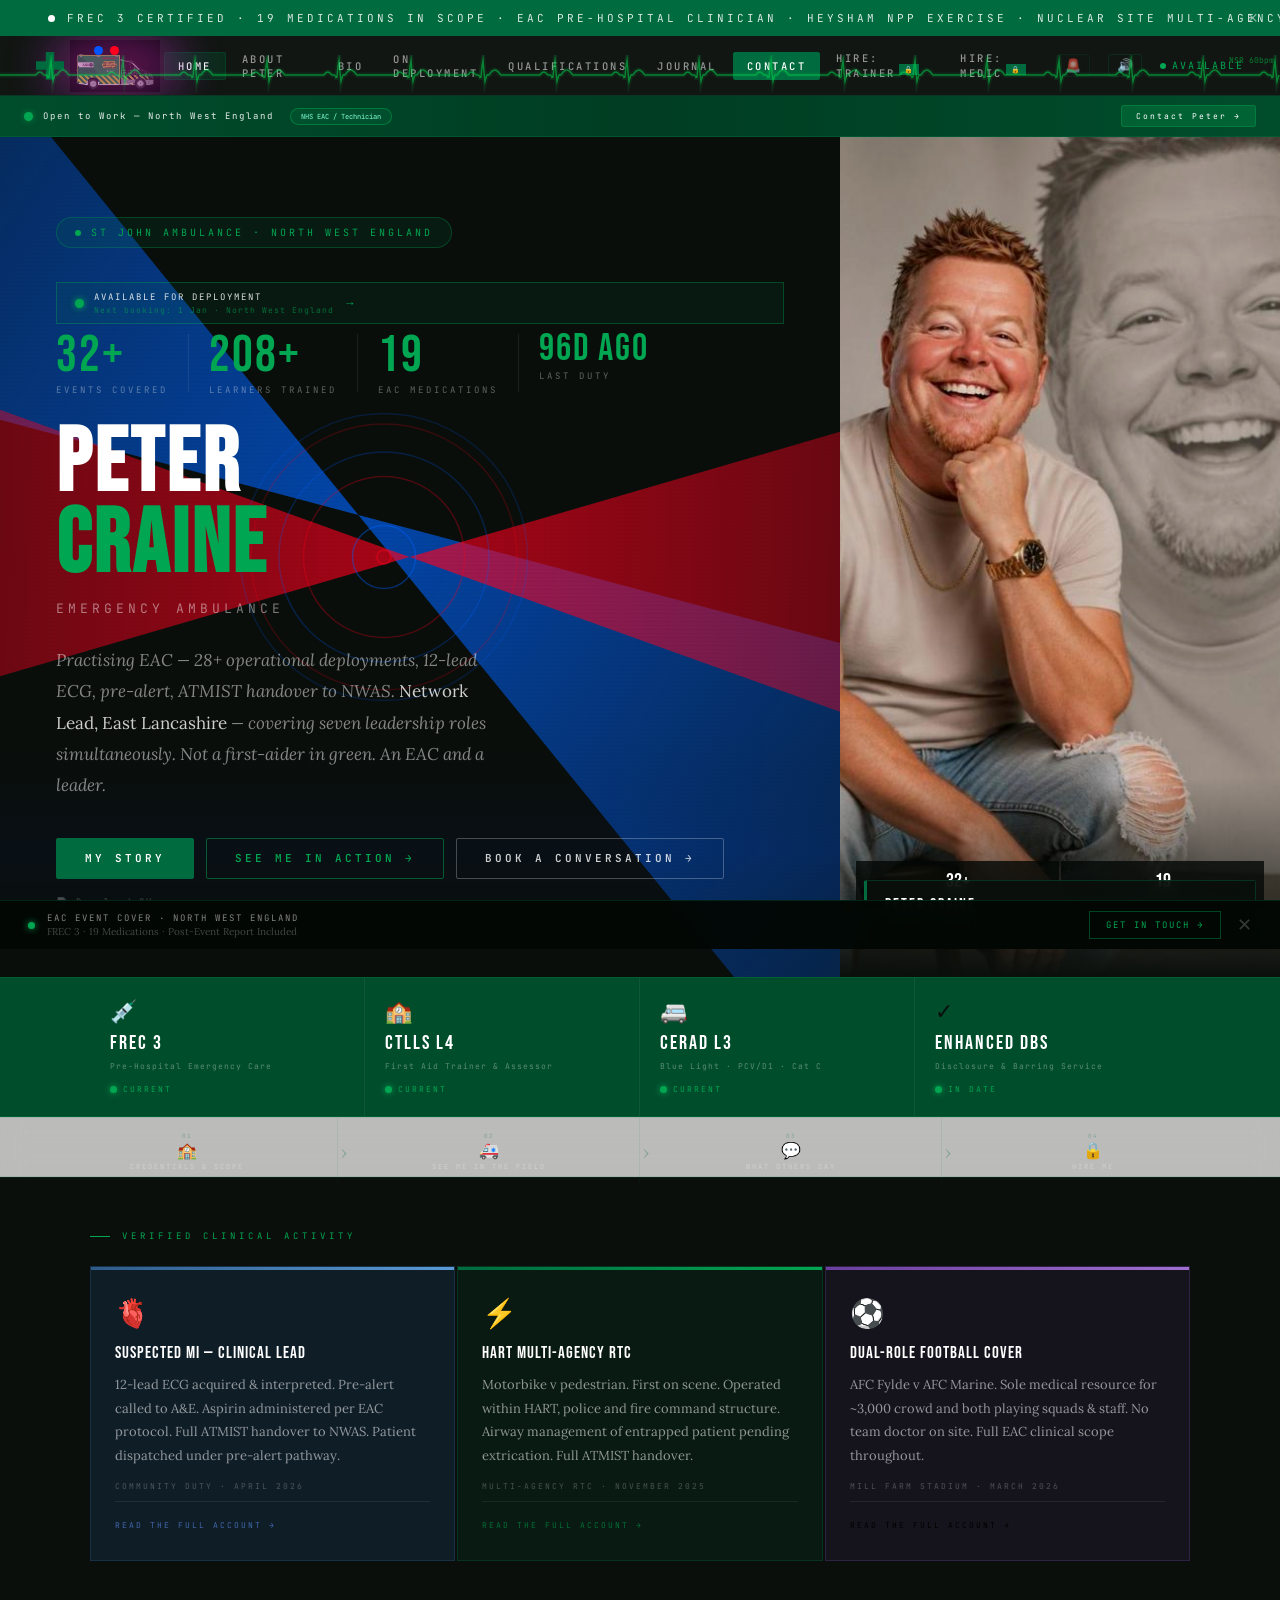
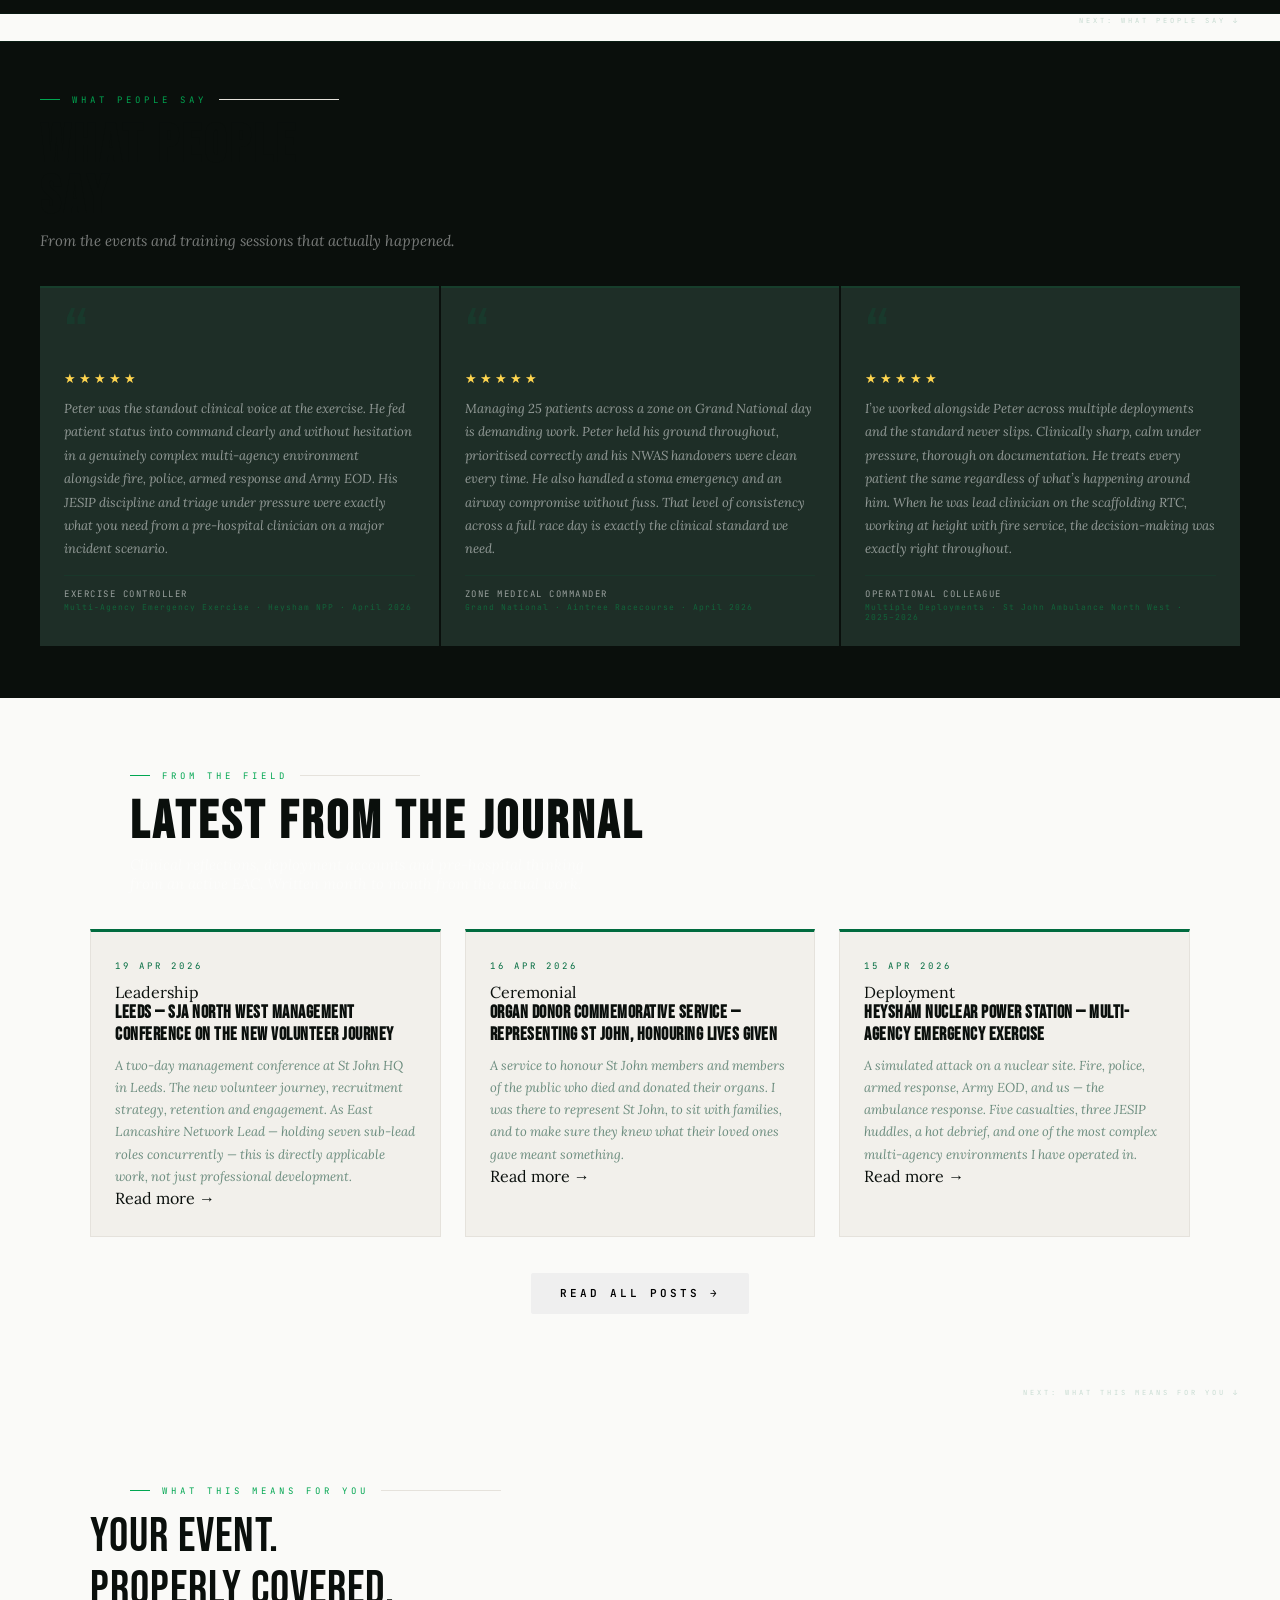
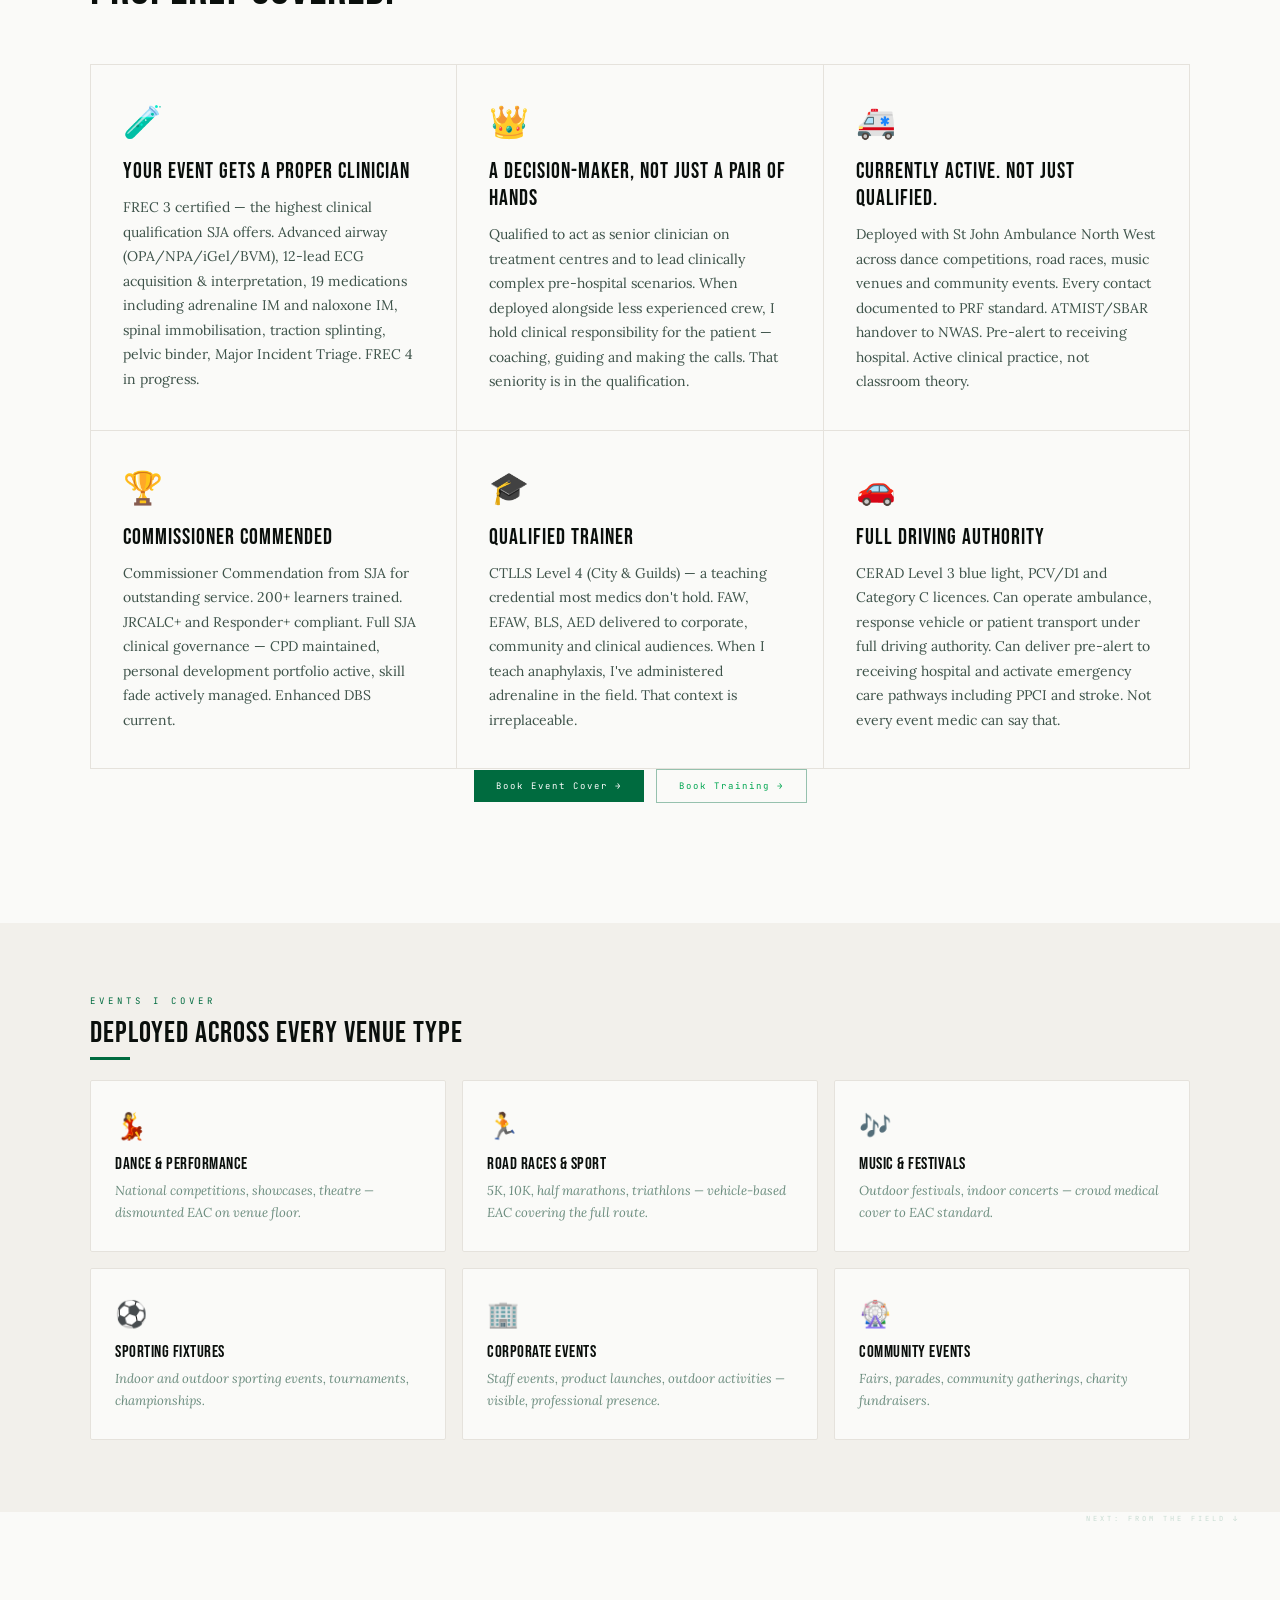
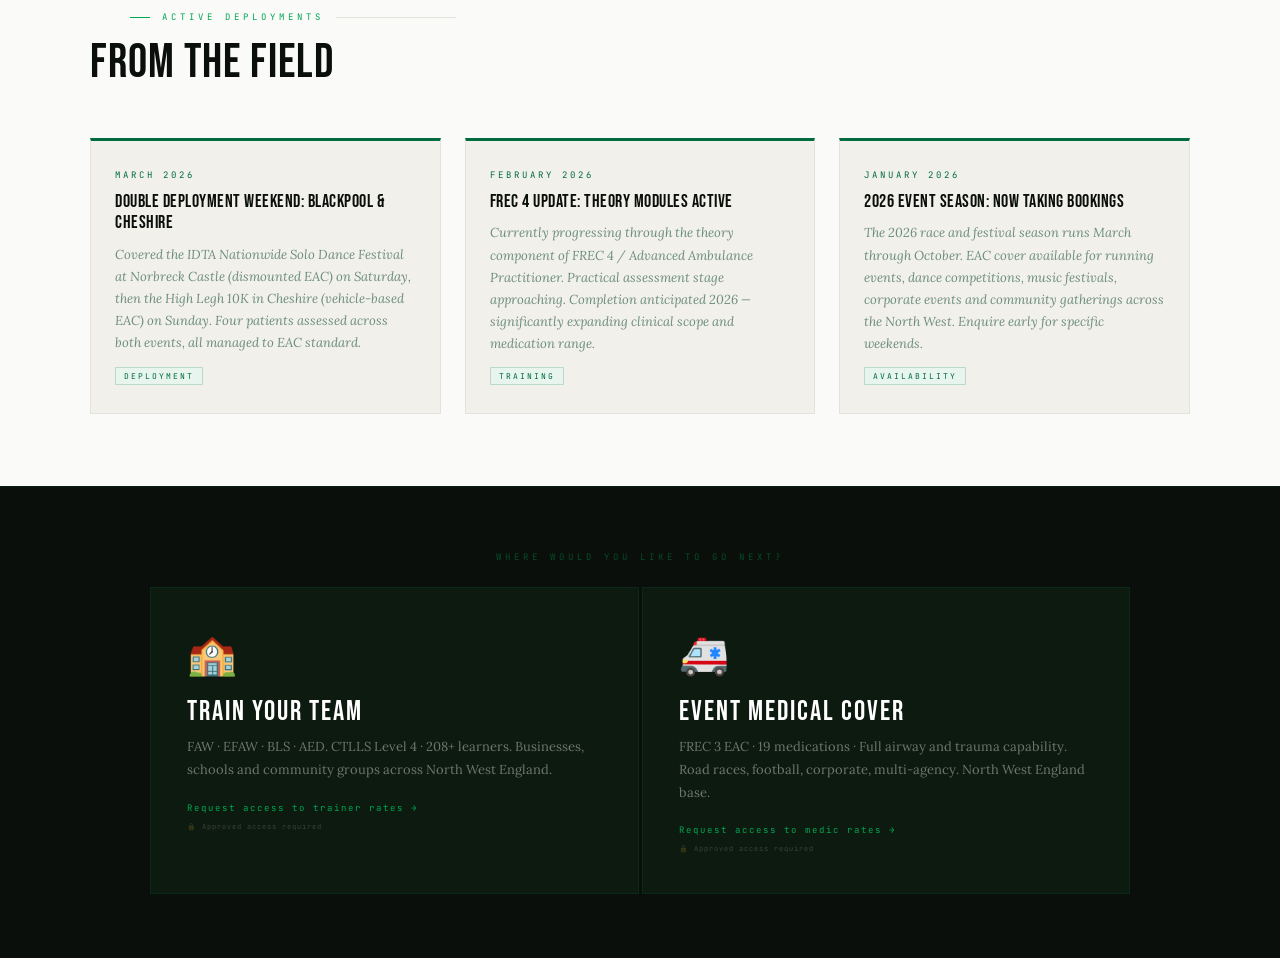
==== commit e88e26dc: "Add files via upload" ====
--- a/index.html
+++ b/index.html
@@ -2117,7 +2117,305 @@
   .em-pkg-grid{grid-template-columns:1fr}
   .em-ops th:nth-child(3),.em-ops td:nth-child(3){display:none}
 }
+
 </style>
+
+<style id="bio-page-styles">
+/* ══ BIO PAGE STYLES ══ */
+#page-bio {
+  --ink:       #0e0c0a;
+  --ink-mid:   #26221d;
+  --ink-body:  #38322c;
+  --paper:     #f4f0e8;
+  --paper-warm:#e8e2d6;
+  --rule:      #a89880;
+  --rule-lt:   #cec6b8;
+  --accent:    #7a1515;
+  --gold:      #b08828;
+  --col:       700px;
+  background:  #f4f0e8 !important;
+  color:       #38322c !important;
+  font-family: 'Source Serif 4', Georgia, serif !important;
+  min-height:  100vh;
+  display:     block;
+}
+#page-bio *, #page-bio *::before, #page-bio *::after {box-sizing:border-box;margin:0;padding:0;}
+#page-bio p, #page-bio h1, #page-bio h2, #page-bio h3, #page-bio span, #page-bio div { color: inherit; }
+/* PHOTO BG */
+#page-bio .hero-bg {
+    position:fixed;inset:0;
+    background-image:url('[data-uri]');
+    background-size:cover;
+    background-position:center top;
+    filter:grayscale(100%) brightness(1.2) contrast(0.8);
+    opacity:0.42;
+    z-index:0;pointer-events:none;
+  }
+#page-bio .hero-bg::after {
+    content:'';position:absolute;inset:0;
+    background:linear-gradient(160deg,
+      rgba(244,240,232,0.75) 0%,
+      rgba(200,170,130,0.22) 45%,
+      rgba(244,240,232,0.88) 100%);
+  }
+#page-bio body::before {
+    content:'';position:fixed;inset:0;
+    background-image:url("data:image/svg+xml,%3Csvg viewBox='0 0 200 200' xmlns='http://www.w3.org/2000/svg'%3E%3Cfilter id='n'%3E%3CfeTurbulence type='fractalNoise' baseFrequency='0.82' numOctaves='4' stitchTiles='stitch'/%3E%3C/filter%3E%3Crect width='100%25' height='100%25' filter='url(%23n)' opacity='0.03'/%3E%3C/svg%3E");
+    pointer-events:none;z-index:900;
+  }
+#page-bio .bio-page-content {
+    position:relative;z-index:10;
+    max-width:var(--col);
+    margin:0 auto;
+    padding:0 2rem 5rem;
+  }
+/* ── NAME TREATMENT B: STACKED + RULE ── */
+#page-bio .masthead {
+    padding-top:4rem;
+    opacity:0;transform:translateY(14px);
+    animation:rise 1s cubic-bezier(0.22,1,0.36,1) 0.1s forwards;
+  }
+#page-bio .section-label {
+    font-size:0.6rem;letter-spacing:0.32em;
+    text-transform:uppercase;color:var(--accent);
+    margin-bottom:1.4rem;
+  }
+/* ── NAME LOCKUP: interlocked C + P ── */
+#page-bio .name-lockup {
+    position:relative;
+    display:inline-block;
+    line-height:1;
+    margin-bottom:0.2rem;
+  }
+#page-bio .glyph-c {
+    font-family:'Cormorant Garamond',Georgia,serif;
+    font-style:italic;
+    font-weight:300;
+    font-size:clamp(8rem,16vw,10.5rem);
+    color:var(--accent);
+    -webkit-text-stroke:1px #b08828;
+    paint-order:stroke fill;
+    line-height:1;
+    display:block;
+    position:relative;
+    z-index:1;
+    text-shadow:0.5px 0.5px 0 rgba(122,21,21,0.18),0 0 10px rgba(122,21,21,0.06);
+    user-select:none;
+  }
+#page-bio .glyph-p {
+    font-family:'Cormorant Garamond',Georgia,serif;
+    font-style:italic;
+    font-weight:300;
+    font-size:clamp(10rem,20vw,15rem);
+    color:var(--accent);
+    -webkit-text-stroke:1px #b08828;
+    paint-order:stroke fill;
+    line-height:1;
+    position:absolute;
+    z-index:2;
+    text-shadow:0.5px 0.5px 0 rgba(122,21,21,0.18),0 0 10px rgba(122,21,21,0.06);
+    user-select:none;
+  }
+#page-bio .name-eter {
+    font-family:'Carattere',cursive;
+    font-weight:400;
+    font-size:clamp(1.4rem,3vw,1.9rem);
+    color:var(--ink-mid);
+    position:absolute;
+    z-index:3;
+    letter-spacing:0.04em;
+    text-shadow:0.3px 0.3px 0 rgba(38,34,29,0.1);
+    white-space:nowrap;
+  }
+#page-bio .name-raine {
+    font-family:'Carattere',cursive;
+    font-weight:400;
+    font-size:clamp(2rem,4.5vw,2.8rem);
+    color:var(--ink);
+    position:absolute;
+    z-index:3;
+    letter-spacing:0.03em;
+    text-shadow:0.4px 0.4px 0 rgba(14,12,10,0.12),0 0 5px rgba(14,12,10,0.04);
+    white-space:nowrap;
+  }
+/* legacy kept for credentials spacing */
+#page-bio .name-stack { display:block; margin-bottom:0; }
+#page-bio .name-rule-wrap { display:none; }
+/* credentials sit IN the rule gap */
+#page-bio .credentials-rule {
+    position:relative;
+    border-top:1px solid var(--rule-lt);
+    margin-top:1rem;
+    padding-top:0.8rem;
+    padding-bottom:1.6rem;
+    border-bottom:1px solid var(--rule-lt);
+    margin-bottom:0;
+  }
+#page-bio .credentials {
+    font-size:0.63rem;letter-spacing:0.16em;
+    text-transform:uppercase;color:var(--ink-mid);
+    line-height:2;
+  }
+/* MOTTO */
+#page-bio .motto-block {
+    text-align:center;padding:2rem 0 1.4rem;
+    opacity:0;animation:rise 0.8s ease 0.55s forwards;
+  }
+#page-bio .motto-latin {
+    font-family:'Playfair Display',Georgia,serif;
+    font-style:italic;font-size:1rem;color:var(--ink);
+    letter-spacing:0.04em;
+  }
+#page-bio .motto-divider {
+    display:block;font-size:0.5rem;letter-spacing:0.5em;
+    text-transform:uppercase;color:var(--gold);margin:0.4rem 0;
+  }
+#page-bio .motto-english {
+    font-size:0.6rem;letter-spacing:0.24em;
+    text-transform:uppercase;color:var(--rule);
+  }
+#page-bio .ornament {
+    text-align:center;color:var(--gold);
+    font-size:0.6rem;letter-spacing:0.7em;
+    padding:0 0 1.4rem;
+    opacity:0;animation:rise 0.6s ease 0.65s forwards;
+  }
+/* PROSE */
+#page-bio .lead-para {
+    color:var(--ink-mid);font-size:1.04rem;
+    line-height:1.92;margin-bottom:1.9rem;
+    opacity:0;animation:rise 0.9s cubic-bezier(0.22,1,0.36,1) 0.7s forwards;
+  }
+#page-bio .bio-p {
+    color:var(--ink-body);font-size:1rem;
+    line-height:1.9;margin-bottom:1.9rem;
+    opacity:0;animation:rise 0.8s cubic-bezier(0.22,1,0.36,1) var(--d,0.8s) forwards;
+  }
+#page-bio .pull {
+    margin:2.6rem 0;padding:0.1rem 0 0.1rem 1.8rem;
+    border-left:3px solid var(--accent);
+    font-family:'Playfair Display',Georgia,serif;
+    font-style:italic;font-size:1.15rem;
+    line-height:1.68;color:var(--ink);
+    opacity:0;animation:rise 0.8s cubic-bezier(0.22,1,0.36,1) var(--d,0.85s) forwards;
+  }
+#page-bio .sec-div {
+    display:flex;align-items:center;gap:1rem;
+    margin:2.4rem 0;
+    opacity:0;animation:rise 0.6s ease var(--d,1.1s) forwards;
+  }
+#page-bio .sec-div::before, #page-bio .sec-div::after {
+    content:'';flex:1;height:1px;background:var(--rule-lt);
+  }
+#page-bio .sec-div span {
+    font-size:0.56rem;letter-spacing:0.3em;
+    text-transform:uppercase;color:var(--rule);white-space:nowrap;
+  }
+/* HEART */
+#page-bio .heart-strip {
+    background:var(--paper-warm);
+    border-top:1px solid var(--rule);
+    border-bottom:1px solid var(--rule);
+    padding:1.6rem 1.4rem 1.4rem;
+    margin:2.8rem 0;
+    opacity:0;animation:rise 0.8s ease 1.35s forwards;
+  }
+#page-bio .heart-strip-label {
+    font-size:0.57rem;letter-spacing:0.28em;
+    text-transform:uppercase;color:var(--accent);
+    margin-bottom:1rem;text-align:center;
+  }
+#page-bio .heart-values {
+    display:grid;grid-template-columns:repeat(5,1fr);
+    gap:0.6rem;text-align:center;
+  }
+#page-bio .hv {display:flex;flex-direction:column;gap:0.22rem;}
+#page-bio .hv-letter {
+    font-family:'Playfair Display',Georgia,serif;
+    font-size:1.55rem;font-weight:700;
+    color:var(--accent);line-height:1;
+  }
+#page-bio .hv-word {
+    font-size:0.56rem;letter-spacing:0.12em;
+    text-transform:uppercase;color:var(--ink-mid);font-weight:500;
+  }
+#page-bio .hv-desc {font-size:0.6rem;color:var(--rule);line-height:1.4;font-style:italic;}
+/* FACTS */
+#page-bio .fact-strip {
+    background:var(--paper-warm);
+    border-top:1px solid var(--rule);border-bottom:1px solid var(--rule);
+    padding:1.8rem 1.6rem;margin:2.8rem 0;
+    display:grid;grid-template-columns:1fr 1fr;
+    gap:1.3rem 2.8rem;
+    opacity:0;animation:rise 0.8s ease 1.5s forwards;
+  }
+#page-bio .fact-item {display:flex;flex-direction:column;gap:0.2rem;}
+#page-bio .fact-label {
+    font-size:0.55rem;letter-spacing:0.26em;
+    text-transform:uppercase;color:var(--accent);
+  }
+#page-bio .fact-value {
+    font-family:'Playfair Display',Georgia,serif;
+    font-size:0.9rem;color:var(--ink);line-height:1.45;
+  }
+/* SIGNATURE */
+#page-bio .signature-block {
+    margin-top:3.2rem;padding-top:2rem;
+    border-top:1px solid var(--rule);
+    display:flex;flex-direction:column;
+    align-items:flex-start;gap:0.4rem;
+    opacity:0;animation:rise 0.8s ease 1.9s forwards;
+  }
+#page-bio .sig-caption {
+    font-size:0.57rem;letter-spacing:0.22em;
+    text-transform:uppercase;color:var(--rule);
+  }
+#page-bio .bio-closing {
+    margin-top:2rem;font-size:0.58rem;
+    letter-spacing:0.18em;text-transform:uppercase;
+    color:var(--rule-lt);text-align:center;
+    opacity:0;animation:rise 0.7s ease 2.1s forwards;
+  }
+@keyframes rise{
+    from{opacity:0;transform:translateY(12px);}
+    to{opacity:1;transform:translateY(0);}
+  }
+@media(max-width:600px){
+#page-bio .bio-page-content {padding-left:1.2rem;padding-right:1.2rem;}
+#page-bio .name-craine {font-size:3rem;}
+#page-bio .heart-values {grid-template-columns:repeat(3,1fr);}
+#page-bio .fact-strip {grid-template-columns:1fr;}
+}
+/* Signature draw animation */
+#page-bio .sig-draw-wrap {
+    clip-path: inset(0 0 0 0);
+    position: relative;
+    width: 320px;
+    max-width: 80%;
+    height: 213px;
+    margin-left: -8px;
+    overflow: visible;
+  }
+#page-bio .sig-draw-img {
+    position: absolute;
+    top: 0; left: 0;
+    width: 100%; height: 100%;
+    clip-path: inset(0 100% 0 0);
+    opacity: 0;
+    transition: opacity 0.2s;
+  }
+/* Draw animation: 6 passes, each 2s, 0.4s gap, then freeze */
+@keyframes sigDraw {
+    0%   { clip-path: inset(0 100% 0 0); }
+    100% { clip-path: inset(0 0% 0 0); }
+  }
+#page-bio 90% { left: 98%; opacity: 1; }
+#page-bio 100% { left: 98%; opacity: 0; }
+#page-bio }
+    100% { opacity: 0; }
+</style>
+
+
 <script type="application/ld+json">
 {
   "@context": "https://schema.org",
@@ -4248,6 +4546,7 @@
   });
   if (id==='home') { initHomeAnimations(); }
   if (id==='about') { initAboutPage(); }
+  if (id==='bio') { setTimeout(initBioNameLockup, 100); }
   if (id==='quals') { setTimeout(renderCertDash, 100); setTimeout(renderMedsGrid, 150); }
   if (id==='journal') { renderFeatured(); renderJournalList(); setTimeout(initJournalECG,200); }
 }
@@ -5978,8 +6277,11 @@
 })();
 
 // Close modal on overlay background click
-document.getElementById('access-overlay').addEventListener('click', function(e){
-  if(e.target === this) closeAccessModal();
+document.addEventListener('DOMContentLoaded', function(){
+  var ov = document.getElementById('access-overlay');
+  if(ov) ov.addEventListener('click', function(e){
+    if(e.target === this) closeAccessModal();
+  });
 });
 // Close on Escape
 document.addEventListener('keydown', function(e){
@@ -6848,7 +7150,7 @@
 
 <div id="page-bio" style="display:none">
 <div class="hero-bg"></div>
-<div class="page">
+<div class="bio-page-content">
 
   <header class="masthead">
     <p class="section-label">About</p>
@@ -7255,48 +7557,45 @@
 
 
 
-document.fonts.ready.then(() => {
-  const lockup   = document.getElementById('nameLockup');
-  const glyphC   = document.getElementById('glyphC');
-  const glyphP   = document.getElementById('glyphP');
-  const nameEter = document.getElementById('nameEter');
-  const nameRaine= document.getElementById('nameRaine');
-  if (!lockup || !glyphC || !glyphP) return;
-
-  const lockupRect = lockup.getBoundingClientRect();
-  const cRect      = glyphC.getBoundingClientRect();
-  const cW = cRect.width;
-  const cH = cRect.height;
-  const cFontPx = parseFloat(getComputedStyle(glyphC).fontSize);
-
-  // P: over C, left-aligned, shifted up slightly
-  const pRect = glyphP.getBoundingClientRect();
-  const pTop  = (cH - pRect.height) / 2 + (cFontPx * -0.05);
-  glyphP.style.top  = pTop + 'px';
-  glyphP.style.left = '0px';
-
-  // Re-measure P after positioning
-  const pRectF  = glyphP.getBoundingClientRect();
-  const pRelTop = pRectF.top  - lockupRect.top;
-  const pRelLeft= pRectF.left - lockupRect.left;
-
-  // eter: right of P downstroke (40% of P width), at bowl height (32% down)
-  nameEter.style.top  = (pRelTop + pRectF.height * 0.32) + 'px';
-  nameEter.style.left = (pRelLeft + pRectF.width * 0.40 + 8) + 'px';
-
-  // raine: at bottom flick of C (45% down, 50% across)
-  const cRelTop  = cRect.top  - lockupRect.top;
-  const cRelLeft = cRect.left - lockupRect.left;
-  nameRaine.style.top  = (cRelTop  + cH * 0.45) + 'px';
-  nameRaine.style.left = (cRelLeft + cW * 0.50) + 'px';
-
-  // Expand lockup height if raine overflows
-  const raineRect   = nameRaine.getBoundingClientRect();
-  const raineBottom = raineRect.bottom - lockupRect.top;
-  if (raineBottom > cH) {
-    lockup.style.paddingBottom = (raineBottom - cH + 8) + 'px';
-  }
-});
+function initBioNameLockup() {
+  document.fonts.ready.then(() => {
+    const lockup   = document.getElementById('nameLockup');
+    const glyphC   = document.getElementById('glyphC');
+    const glyphP   = document.getElementById('glyphP');
+    const nameEter = document.getElementById('nameEter');
+    const nameRaine= document.getElementById('nameRaine');
+    if (!lockup || !glyphC || !glyphP) return;
+
+    const lockupRect = lockup.getBoundingClientRect();
+    const cRect      = glyphC.getBoundingClientRect();
+    const cW = cRect.width;
+    const cH = cRect.height;
+    const cFontPx = parseFloat(getComputedStyle(glyphC).fontSize);
+
+    const pRect = glyphP.getBoundingClientRect();
+    const pTop  = (cH - pRect.height) / 2 + (cFontPx * -0.05);
+    glyphP.style.top  = pTop + 'px';
+    glyphP.style.left = '0px';
+
+    const pRectF  = glyphP.getBoundingClientRect();
+    const pRelTop = pRectF.top  - lockupRect.top;
+    const pRelLeft= pRectF.left - lockupRect.left;
+
+    nameEter.style.top  = (pRelTop + pRectF.height * 0.32) + 'px';
+    nameEter.style.left = (pRelLeft + pRectF.width * 0.40 + 8) + 'px';
+
+    const cRelTop  = cRect.top  - lockupRect.top;
+    const cRelLeft = cRect.left - lockupRect.left;
+    nameRaine.style.top  = (cRelTop  + cH * 0.45) + 'px';
+    nameRaine.style.left = (cRelLeft + cW * 0.50) + 'px';
+
+    const raineRect   = nameRaine.getBoundingClientRect();
+    const raineBottom = raineRect.bottom - lockupRect.top;
+    if (raineBottom > cH) {
+      lockup.style.paddingBottom = (raineBottom - cH + 8) + 'px';
+    }
+  });
+}
 
 
 </script>
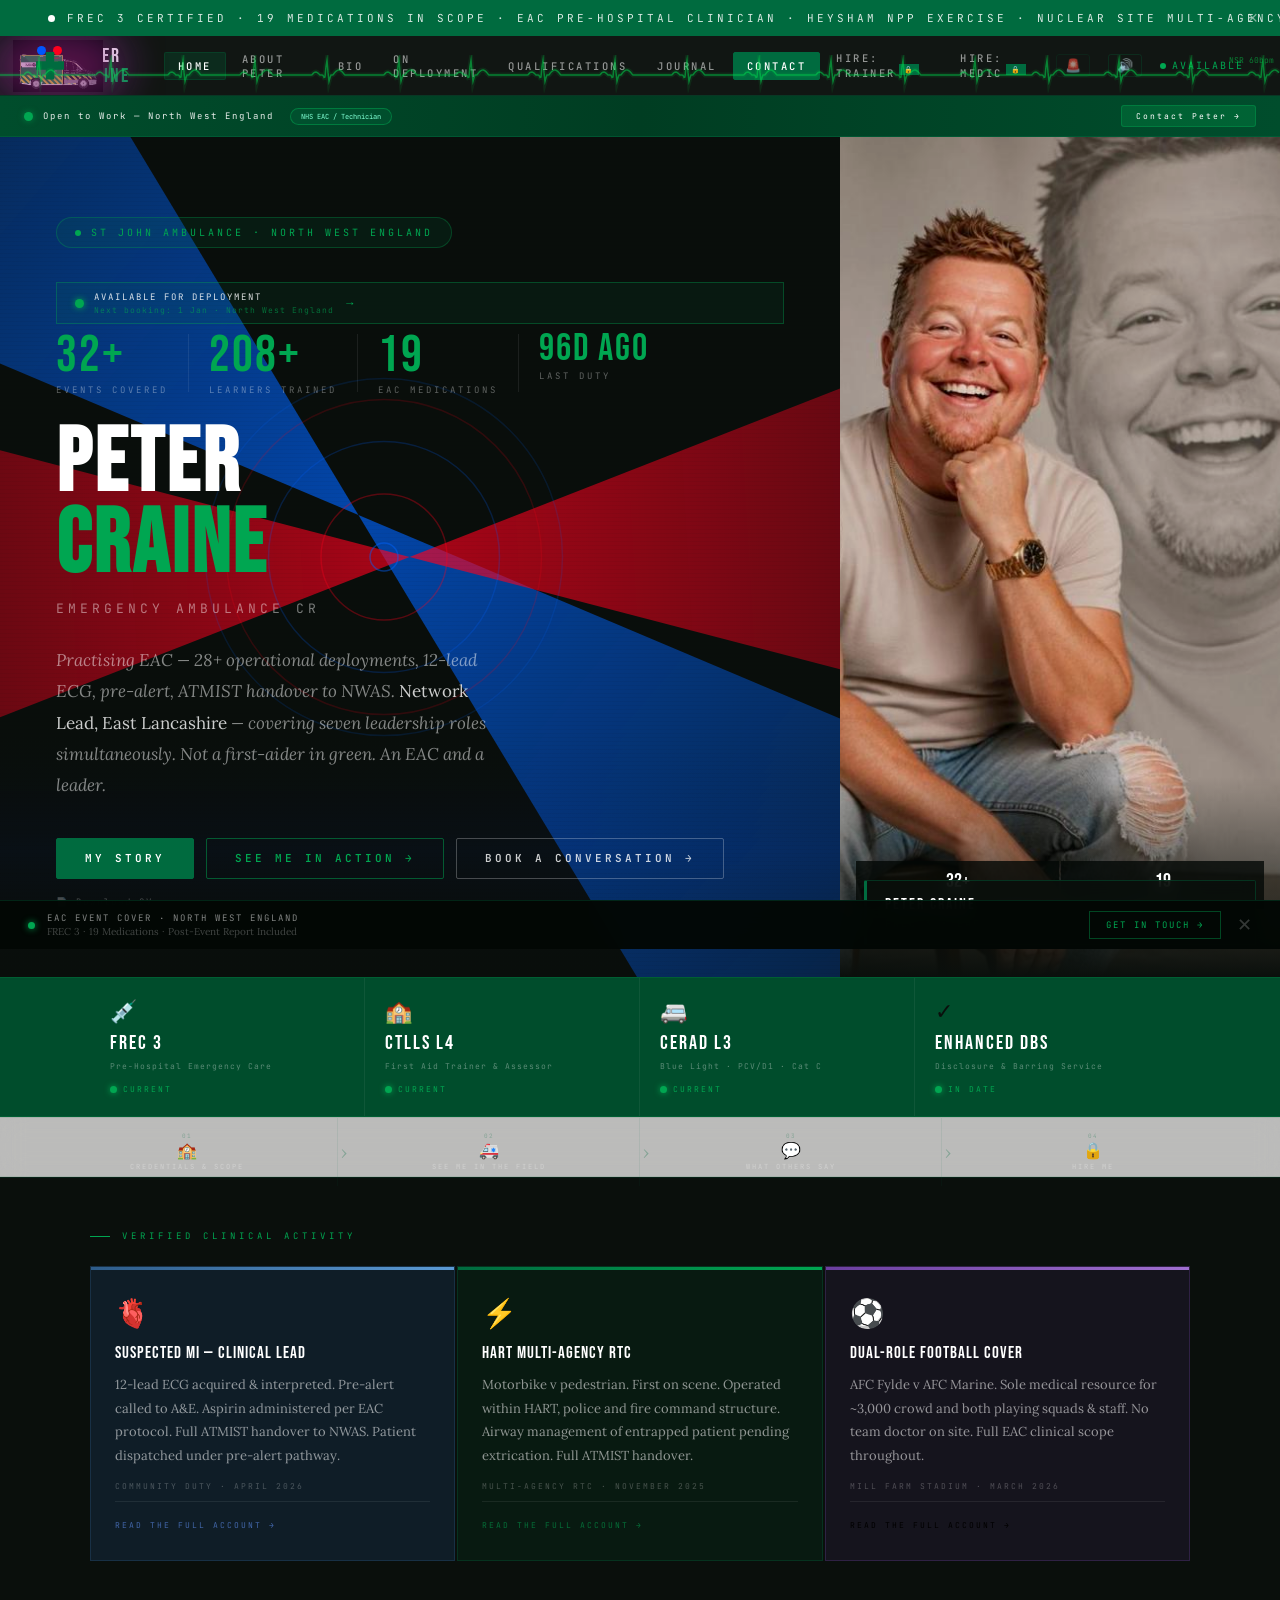
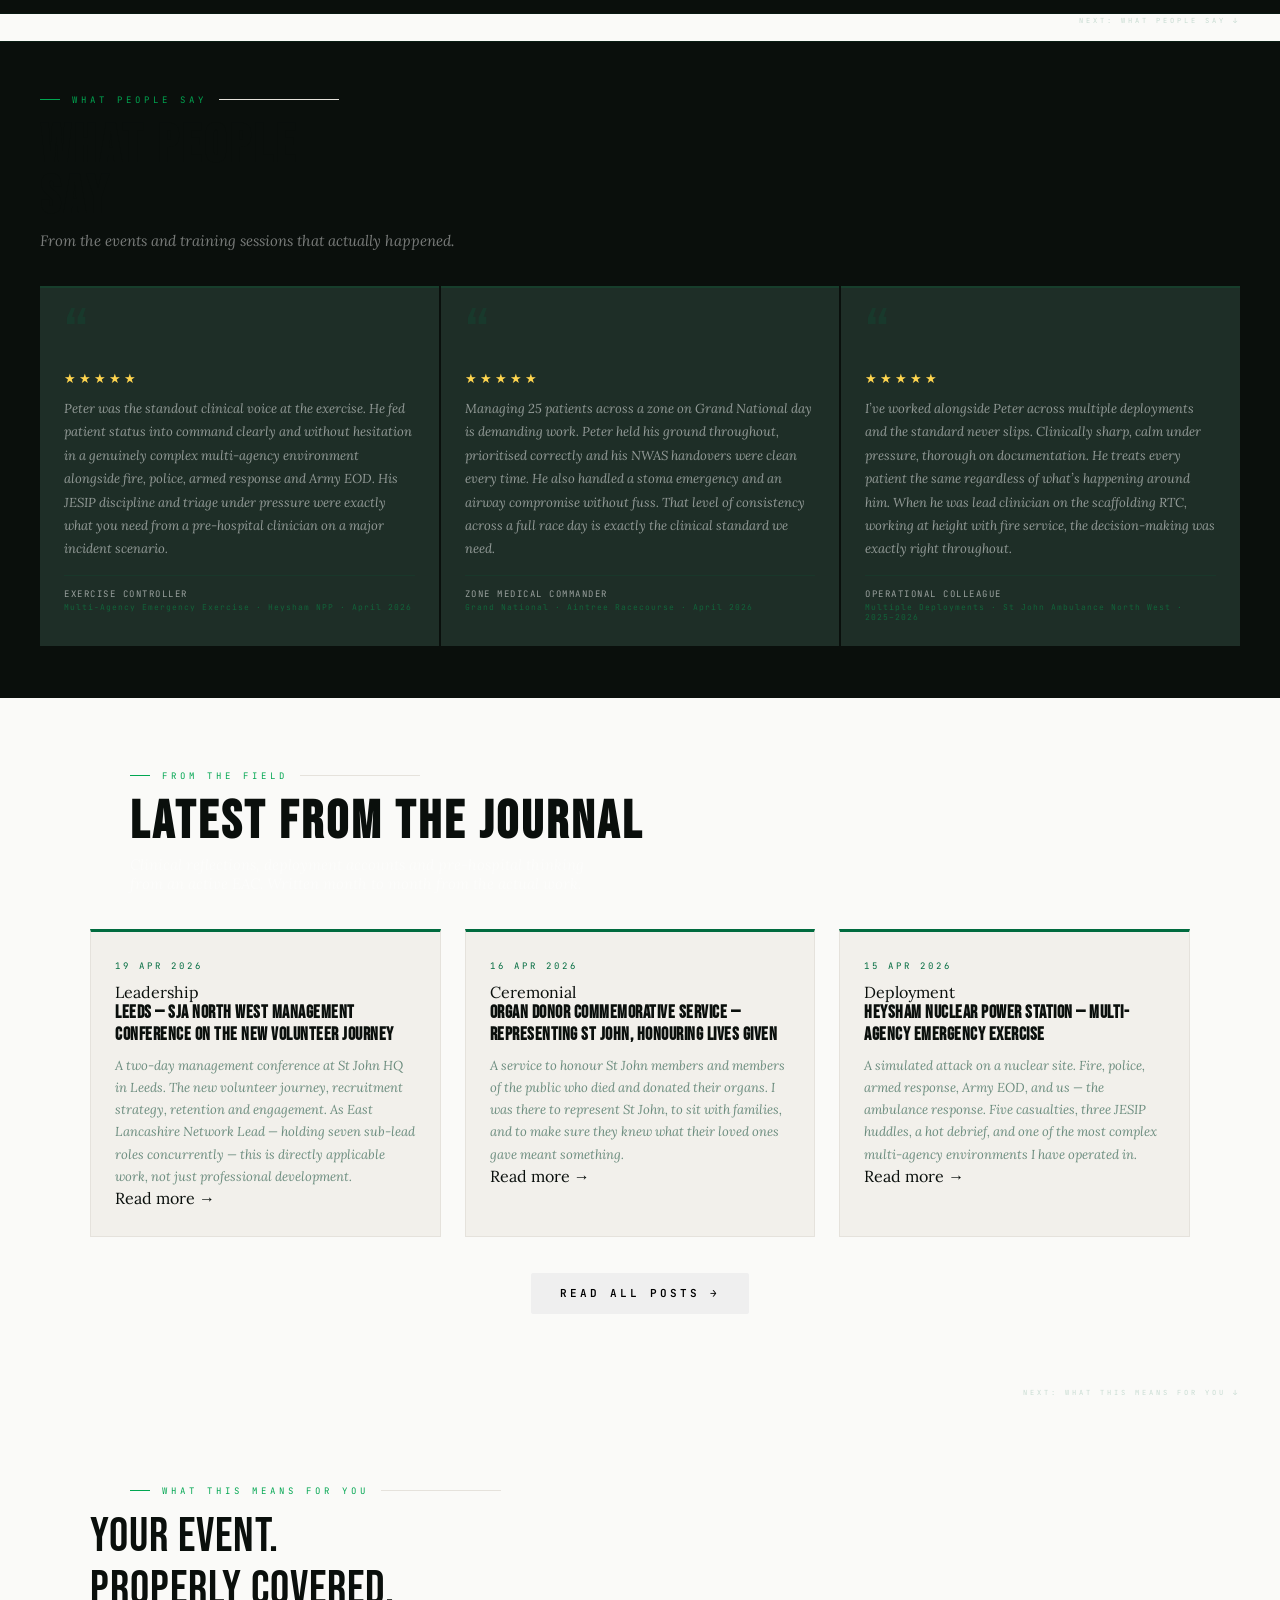
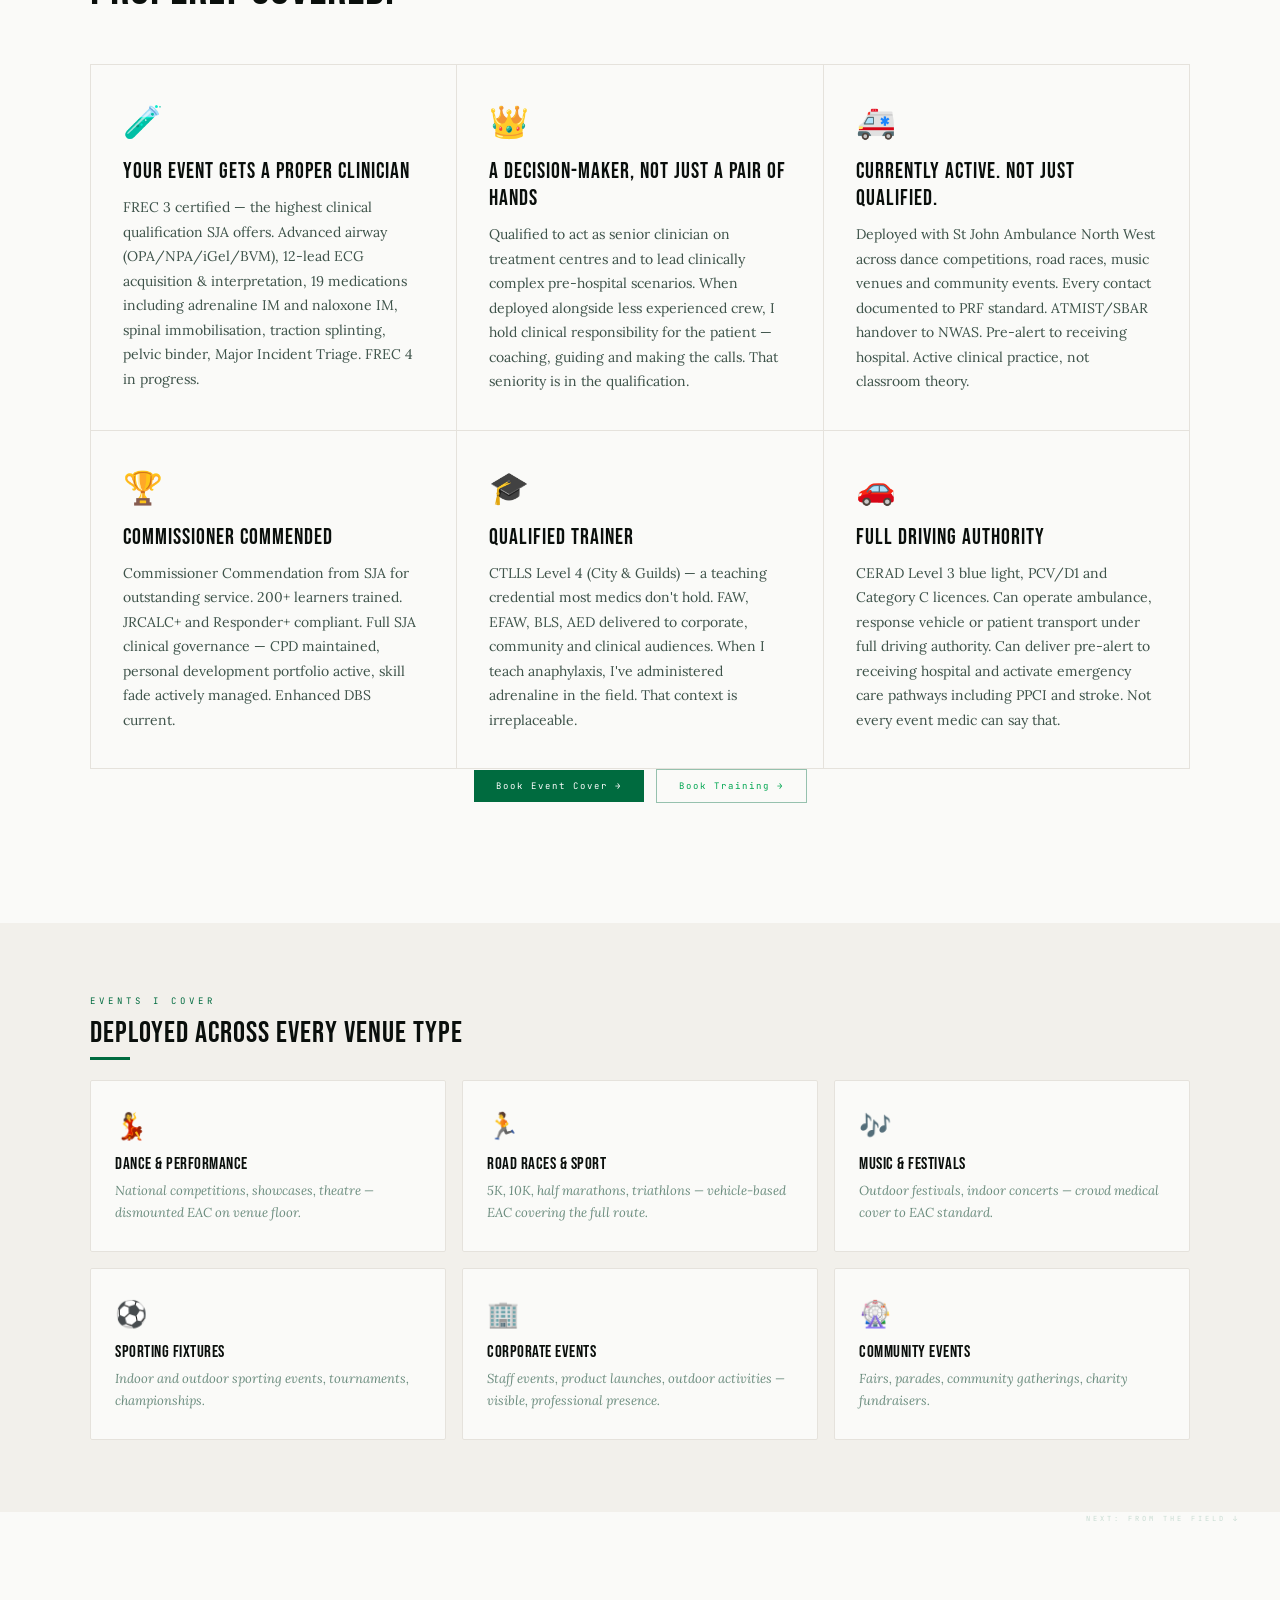
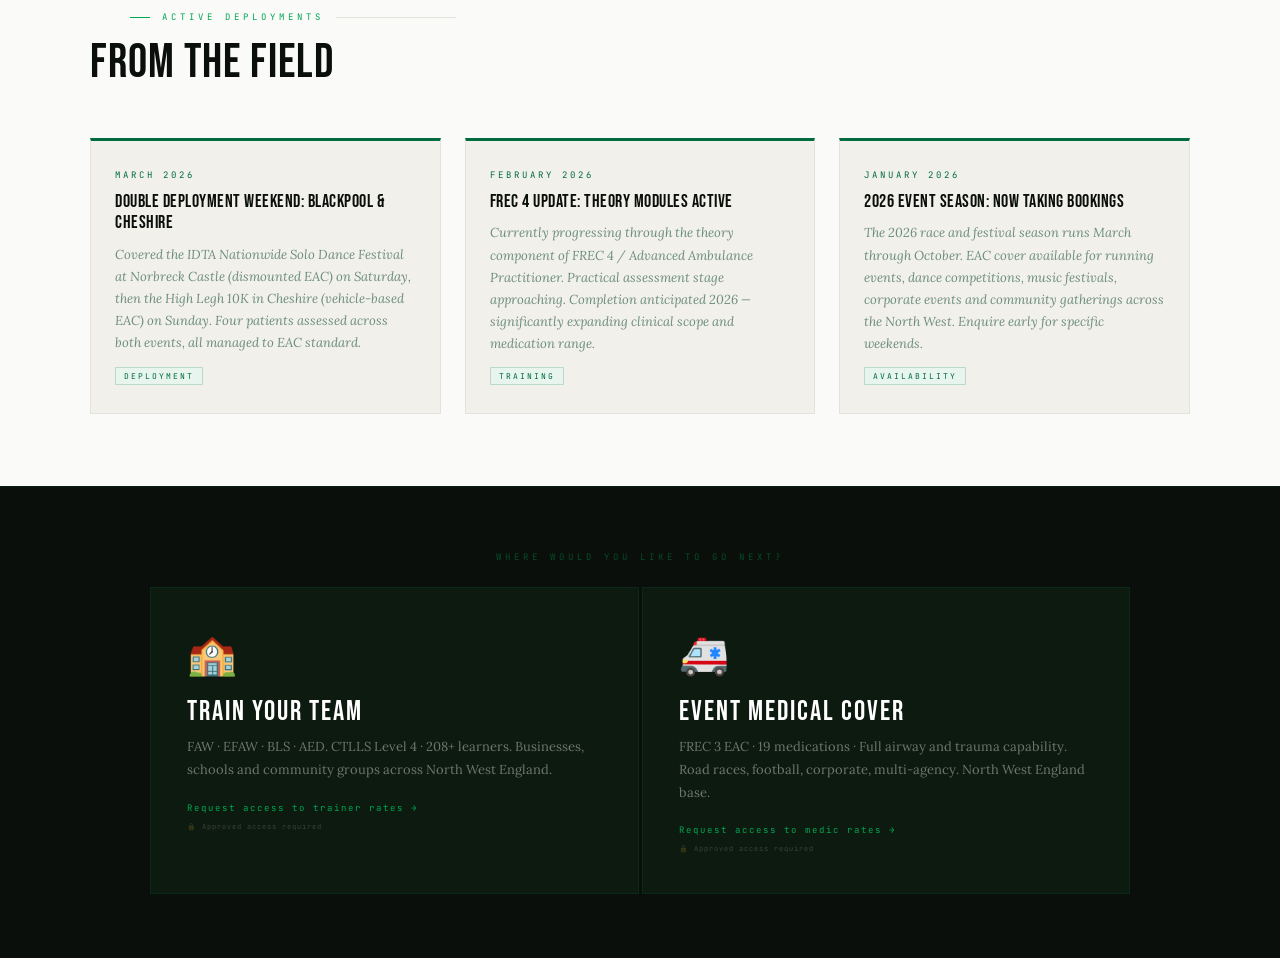
==== commit f721a485: "Add files via upload" ====
--- a/index.html
+++ b/index.html
@@ -2121,6 +2121,142 @@
 </style>
 
 <style id="bio-page-styles">
+
+/* ── FEATURE 2: Glass Credential Card ── */
+.glass-cred-section {
+  padding: 20px 36px 32px;
+  background: var(--ink);
+}
+.glass-cred-label {
+  font-family: var(--mono);
+  font-size: 9px;
+  letter-spacing: 3px;
+  text-transform: uppercase;
+  color: rgba(0,166,81,0.5);
+  margin-bottom: 16px;
+}
+.glass-cred-card {
+  position: relative;
+  background: linear-gradient(135deg, rgba(255,255,255,0.07), rgba(255,255,255,0.02));
+  border: 1px solid rgba(255,255,255,0.12);
+  border-radius: 4px;
+  padding: 24px 28px;
+  max-width: 420px;
+  overflow: hidden;
+  box-shadow: 0 20px 60px rgba(0,0,0,0.5), inset 0 1px 0 rgba(255,255,255,0.08);
+  backdrop-filter: blur(20px);
+  cursor: default;
+  transition: transform 0.1s ease;
+}
+.glass-cred-card::before {
+  content: '';
+  position: absolute;
+  top: 0; left: 0; right: 0;
+  height: 1px;
+  background: linear-gradient(90deg, transparent, rgba(0,166,81,0.6), rgba(176,136,40,0.4), transparent);
+}
+.glass-cred-holo {
+  position: absolute;
+  inset: 0;
+  background: linear-gradient(135deg,
+    rgba(255,0,128,0.04) 0%,
+    rgba(128,0,255,0.04) 20%,
+    rgba(0,128,255,0.04) 40%,
+    rgba(0,255,128,0.04) 60%,
+    rgba(255,255,0,0.04) 80%,
+    rgba(255,0,128,0.04) 100%
+  );
+  background-size: 300% 300%;
+  animation: holoShift 5s ease infinite;
+  pointer-events: none;
+  border-radius: 4px;
+}
+@keyframes holoShift {
+  0%{background-position:0% 50%}
+  50%{background-position:100% 50%}
+  100%{background-position:0% 50%}
+}
+.gcc-role {
+  font-family: var(--mono);
+  font-size: 8px;
+  letter-spacing: 3px;
+  text-transform: uppercase;
+  color: rgba(0,166,81,0.6);
+  margin-bottom: 8px;
+}
+.gcc-name {
+  font-family: 'Cormorant Garamond', Georgia, serif;
+  font-style: italic;
+  font-weight: 300;
+  font-size: 2rem;
+  color: rgba(255,255,255,0.92);
+  line-height: 1;
+  margin-bottom: 4px;
+}
+.gcc-org {
+  font-family: var(--mono);
+  font-size: 8px;
+  letter-spacing: 2px;
+  color: rgba(255,255,255,0.3);
+  margin-bottom: 20px;
+}
+.gcc-divider {
+  height: 1px;
+  background: rgba(255,255,255,0.06);
+  margin-bottom: 16px;
+}
+.gcc-creds {
+  display: flex;
+  flex-direction: column;
+  gap: 8px;
+  margin-bottom: 20px;
+}
+.gcc-cred-item {
+  display: flex;
+  align-items: center;
+  gap: 8px;
+}
+.gcc-cred-dot {
+  width: 5px;
+  height: 5px;
+  border-radius: 50%;
+  background: var(--gm);
+  flex-shrink: 0;
+}
+.gcc-cred-text {
+  font-family: var(--mono);
+  font-size: 9px;
+  letter-spacing: 1.5px;
+  color: rgba(255,255,255,0.4);
+}
+.gcc-badge {
+  position: absolute;
+  top: 20px;
+  right: 20px;
+  width: 36px;
+  height: 36px;
+  border-radius: 50%;
+  background: conic-gradient(var(--gold), var(--gm), #7a1515, var(--gold));
+  display: flex;
+  align-items: center;
+  justify-content: center;
+  font-size: 14px;
+}
+.gcc-stripe {
+  position: absolute;
+  bottom: 0;
+  left: 0;
+  right: 0;
+  height: 3px;
+  background: linear-gradient(90deg, transparent, var(--gold), rgba(0,166,81,0.6), #7a1515, transparent);
+}
+.gcc-qr-hint {
+  font-family: var(--mono);
+  font-size: 7px;
+  letter-spacing: 2px;
+  color: rgba(255,255,255,0.15);
+}
+
 /* ══ BIO PAGE STYLES ══ */
 #page-bio {
   --ink:       #0e0c0a;
@@ -3121,6 +3257,29 @@
 
     </div>
   </div>
+
+
+    <!-- ── FEATURE 2: Glass Credential Card ── -->
+    <div class="glass-cred-section">
+      <div class="glass-cred-label">// Digital Credential Card</div>
+      <div class="glass-cred-card" id="glassCredCard">
+        <div class="glass-cred-holo"></div>
+        <div class="gcc-role">Emergency Ambulance Crew &middot; FREC 3</div>
+        <div class="gcc-name">Peter Craine</div>
+        <div class="gcc-org">St John Ambulance North West &middot; East Lancashire</div>
+        <div class="gcc-divider"></div>
+        <div class="gcc-creds">
+          <div class="gcc-cred-item"><div class="gcc-cred-dot"></div><div class="gcc-cred-text">Enhanced DBS &middot; Current</div></div>
+          <div class="gcc-cred-item"><div class="gcc-cred-dot"></div><div class="gcc-cred-text">19-Medication Authority &middot; JRCALC</div></div>
+          <div class="gcc-cred-item"><div class="gcc-cred-dot"></div><div class="gcc-cred-text">East Lancashire Network Lead</div></div>
+          <div class="gcc-cred-item"><div class="gcc-cred-dot"></div><div class="gcc-cred-text">CERAD Blue-Light Driver &middot; Category C</div></div>
+          <div class="gcc-cred-item"><div class="gcc-cred-dot"></div><div class="gcc-cred-text">12-Lead ECG Interpretation</div></div>
+        </div>
+        <div class="gcc-qr-hint">petercrainemedic.co.uk &middot; Scan to verify</div>
+        <div class="gcc-badge">⚕</div>
+        <div class="gcc-stripe"></div>
+      </div>
+    </div>
 
 </div><!-- /page-about -->
 
@@ -7599,5 +7758,25 @@
 
 
 </script>
+<script>
+/* ── FEATURE 2: Glass Card Tilt ── */
+(function(){
+  var card = document.getElementById('glassCredCard');
+  if (!card) return;
+  card.addEventListener('mousemove', function(e) {
+    var rect = card.getBoundingClientRect();
+    var x = e.clientX - rect.left;
+    var y = e.clientY - rect.top;
+    var cx = rect.width / 2;
+    var cy = rect.height / 2;
+    var rotX = ((y - cy) / cy) * -8;
+    var rotY = ((x - cx) / cx) * 8;
+    card.style.transform = 'perspective(600px) rotateX('+rotX+'deg) rotateY('+rotY+'deg) scale(1.02)';
+  });
+  card.addEventListener('mouseleave', function() {
+    card.style.transform = 'perspective(600px) rotateX(0deg) rotateY(0deg) scale(1)';
+  });
+})();
+</script>
 </body>
 </html>
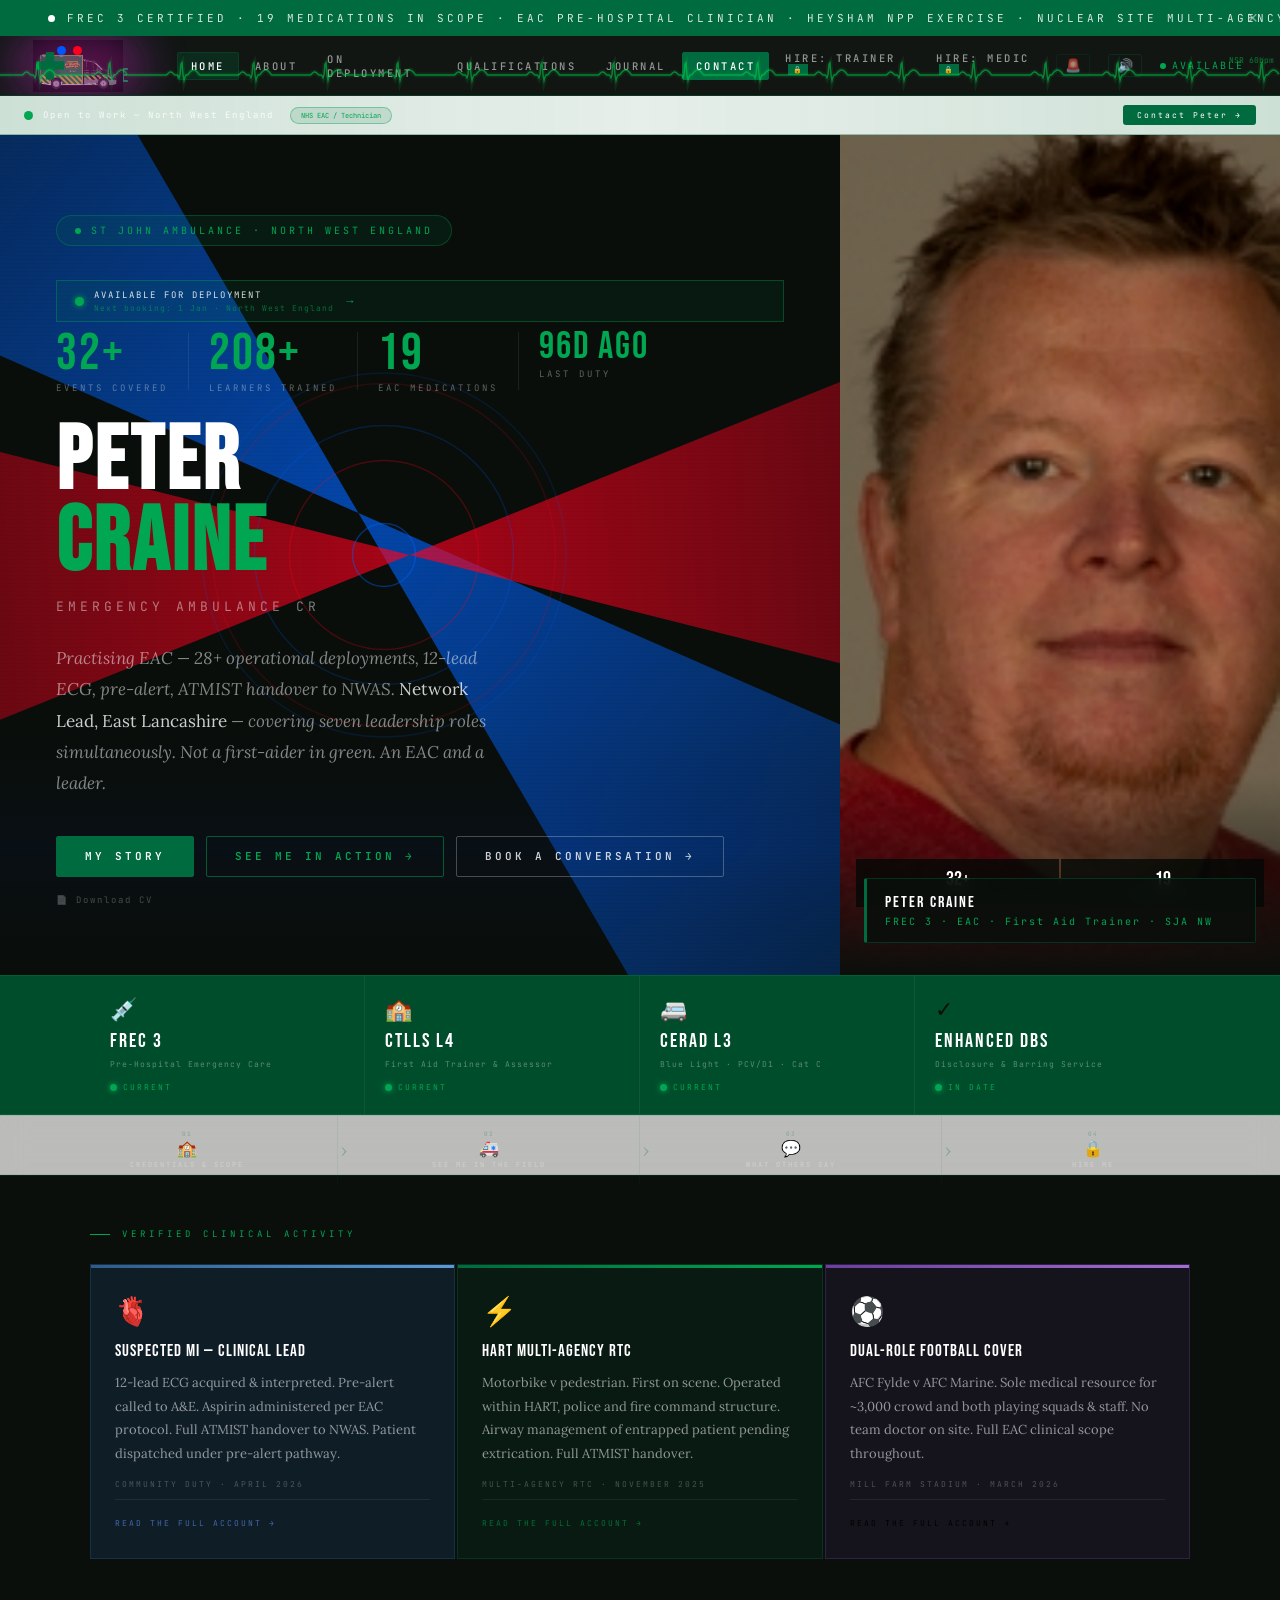
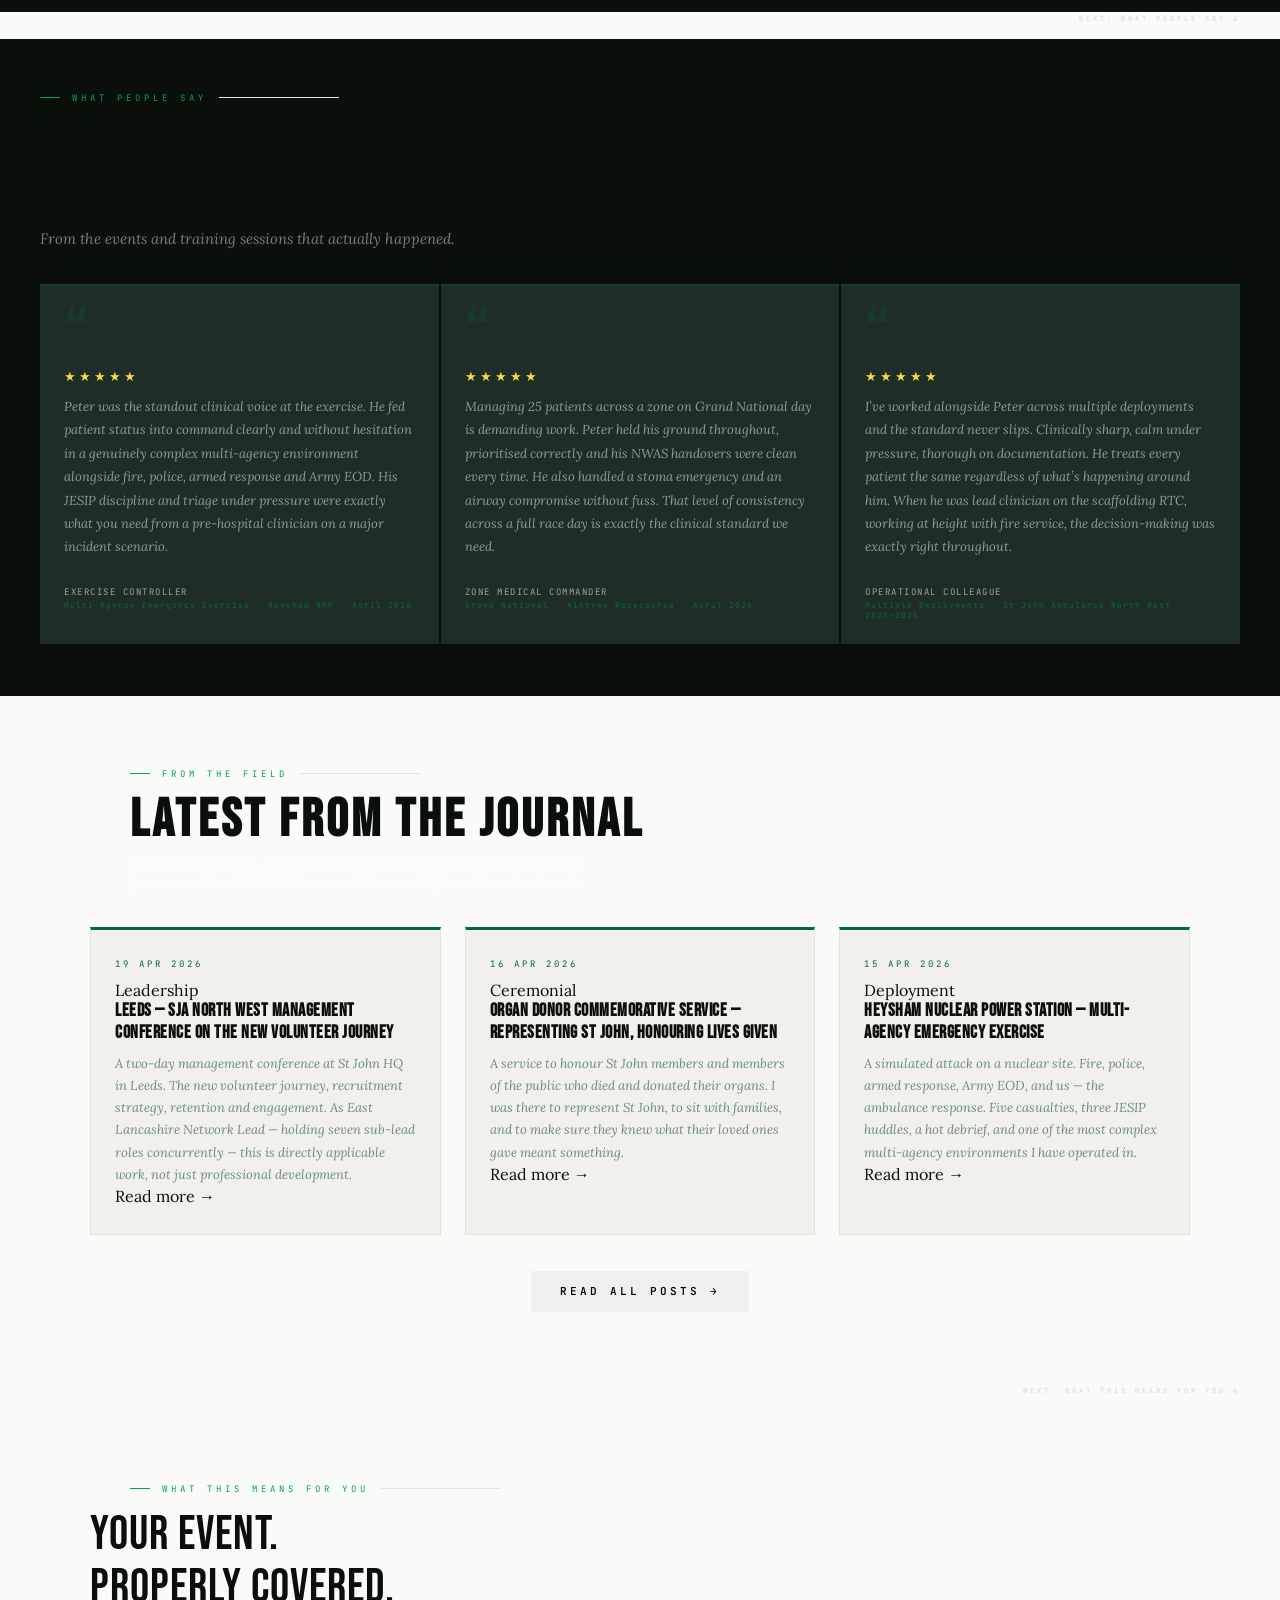
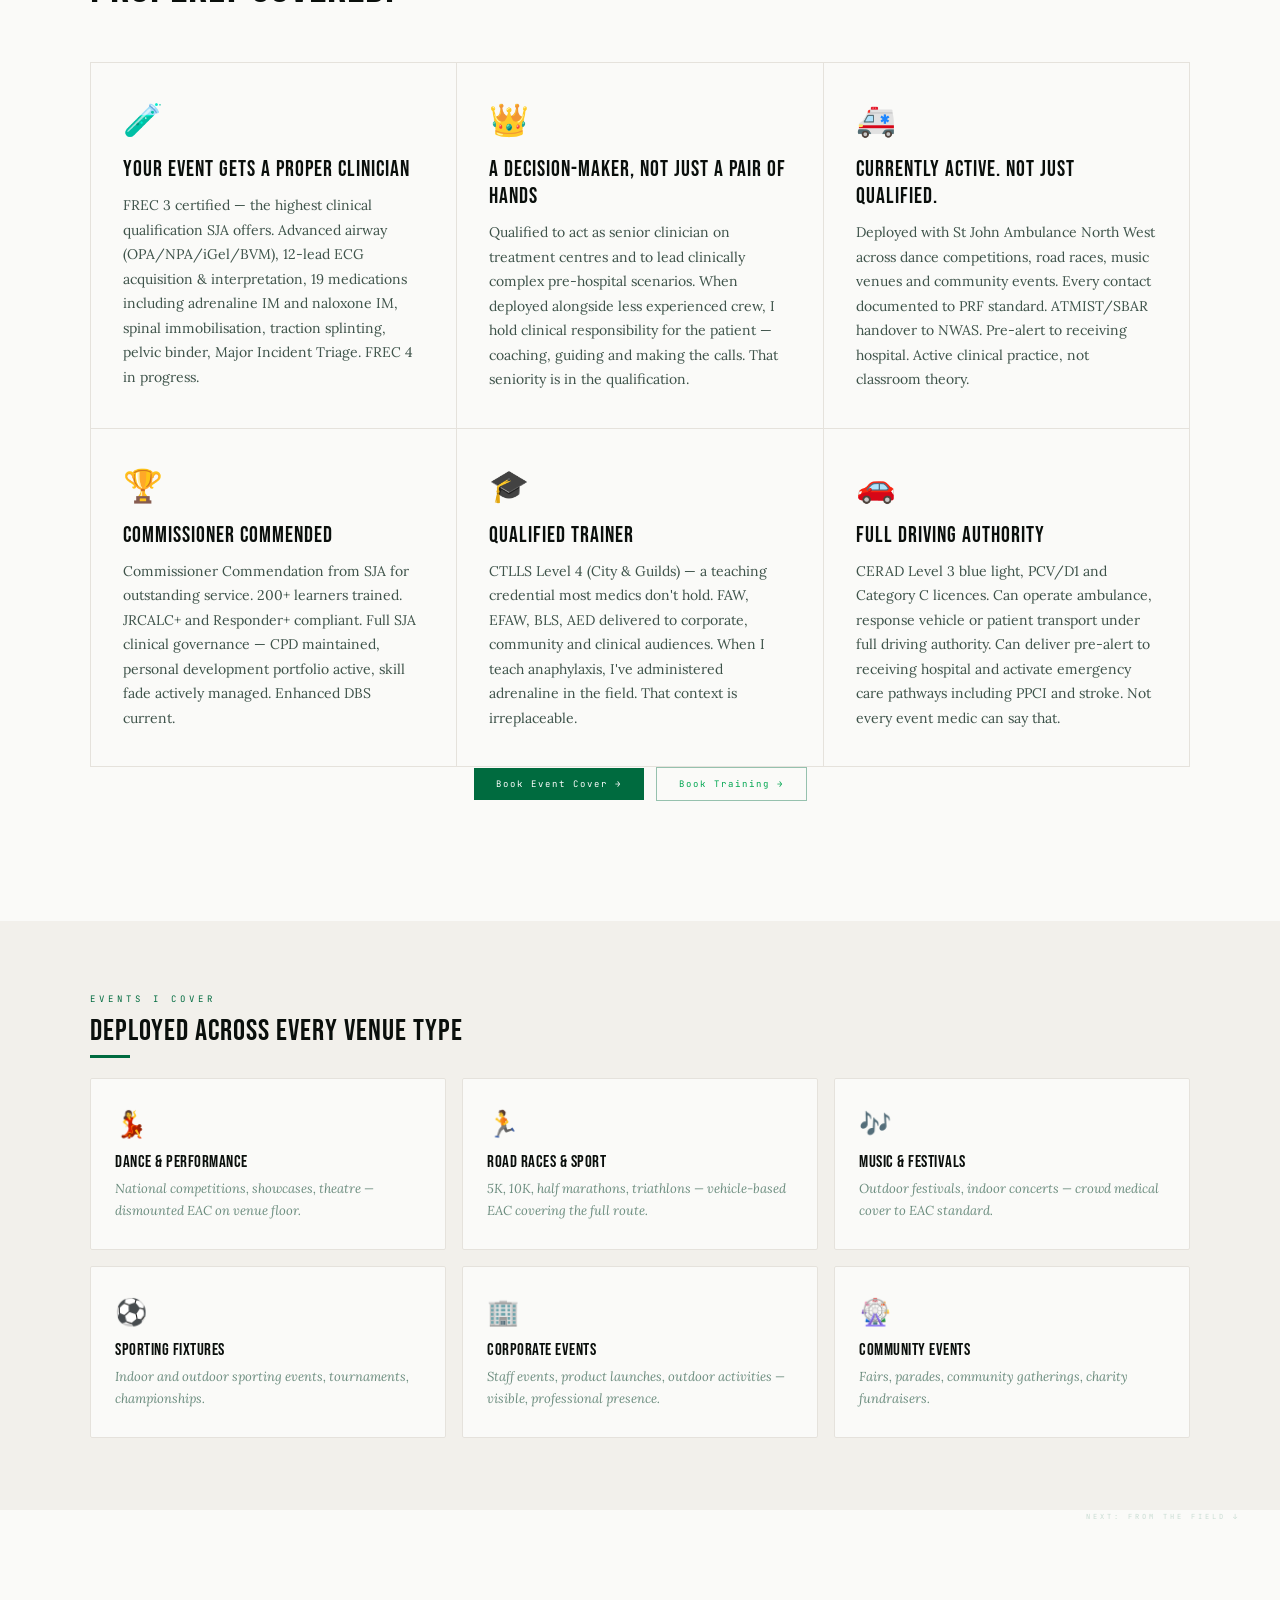
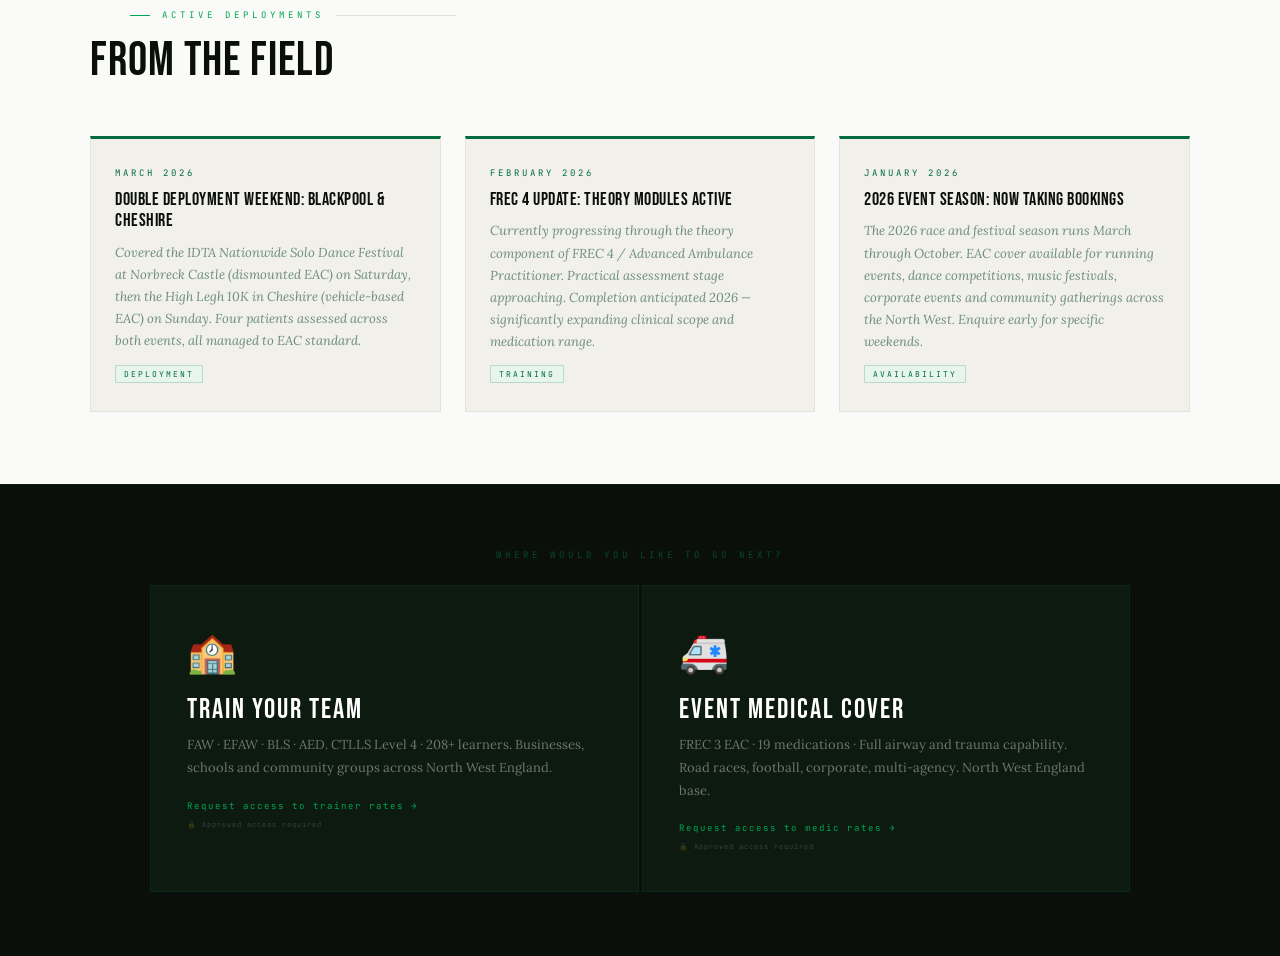
==== commit af40a6b0: "Add files via upload" ====
--- a/index.html
+++ b/index.html
@@ -337,7 +337,6 @@
 <link rel="preconnect" href="https://fonts.gstatic.com" crossorigin>
 <link rel="preload" as="style" href="https://fonts.googleapis.com/css2?family=Bebas+Neue&family=Lora:ital,wght@0,400;0,600;1,400&family=JetBrains+Mono:wght@400;500;600&display=swap">
 <link href="https://fonts.googleapis.com/css2?family=Bebas+Neue&family=Lora:ital,wght@0,400;0,600;1,400&family=JetBrains+Mono:wght@400;500;600&display=swap" rel="stylesheet">
-<link href="https://fonts.googleapis.com/css2?family=Cormorant+Garamond:ital,wght@1,300&family=Carattere&family=Playfair+Display:ital,wght@0,400;0,600;0,700;1,400;1,600&family=Source+Serif+4:ital,opsz,wght@0,8..60,300;0,8..60,400;0,8..60,500;1,8..60,300;1,8..60,400&display=swap" rel="stylesheet">
 <style>
 *,*::before,*::after{margin:0;padding:0;box-sizing:border-box}
 :root{
@@ -585,80 +584,30 @@
 @media(max-width:860px){.quals-layout{grid-template-columns:1fr}.comp-grid{grid-template-columns:1fr}}
 
 /* CONTACT */
-.contact-grid{display:grid;grid-template-columns:1fr 340px;gap:60px;align-items:start}
+.contact-layout{display:grid;grid-template-columns:1fr 340px;gap:60px;align-items:start}
 label{display:block;font-family:var(--mono);font-size:9px;letter-spacing:3px;text-transform:uppercase;color:var(--ink4);margin-bottom:6px}
 input,select,textarea{width:100%;font-family:var(--serif);font-size:15px;color:var(--ink);background:var(--white);border:1.5px solid var(--stone2);padding:12px 16px;border-radius:var(--r);margin-bottom:18px;transition:border-color .2s,box-shadow .2s;outline:none;-webkit-appearance:none}
 input:focus,select:focus,textarea:focus{border-color:var(--g);box-shadow:0 0 0 3px var(--gl)}
-input.err,textarea.err{border-color:var(--red);box-shadow:0 0 0 3px rgba(192,57,43,.08)}
-textarea{min-height:120px;resize:vertical;font-style:italic;color:var(--ink3)}
+input.err,select.err,textarea.err{border-color:var(--red);box-shadow:0 0 0 3px rgba(192,57,43,.08)}
+textarea{min-height:120px;resize:vertical}
 .form-row{display:grid;grid-template-columns:1fr 1fr;gap:16px}
 .err-msg{font-family:var(--mono);font-size:10px;color:var(--red);letter-spacing:1px;margin-top:-14px;margin-bottom:12px;display:none}
-.intent-router{margin-bottom:40px}
-.intent-router-label{font-family:var(--mono);font-size:9px;letter-spacing:4px;text-transform:uppercase;color:var(--ink4);margin-bottom:14px}
-.intent-cards{display:grid;grid-template-columns:repeat(3,1fr);gap:12px}
-.intent-card{border:1.5px solid var(--stone2);border-radius:var(--r);padding:20px 18px;cursor:pointer;background:var(--white);transition:all .2s;position:relative;overflow:hidden;text-align:left;font-family:inherit}
-.intent-card::before{content:'';position:absolute;top:0;left:0;right:0;height:3px;background:var(--g);transform:scaleX(0);transform-origin:left;transition:transform .25s}
-.intent-card:hover{border-color:rgba(0,107,63,.3);box-shadow:var(--shadow)}
-.intent-card:hover::before,.intent-card.ic-active::before{transform:scaleX(1)}
-.intent-card.ic-active{border-color:var(--g);background:var(--gl);box-shadow:0 0 0 3px rgba(0,107,63,.08)}
-.ic-icon{font-size:24px;margin-bottom:10px;display:block;line-height:1}
-.ic-title{font-family:var(--display);font-size:17px;letter-spacing:1px;color:var(--ink);margin-bottom:5px}
-.ic-sub{font-family:var(--mono);font-size:8px;letter-spacing:1.5px;color:var(--ink4);text-transform:uppercase;line-height:1.6}
-.wa-btn{display:flex;align-items:center;gap:14px;background:#25D366;color:#fff;border:none;border-radius:var(--r);padding:15px 20px;width:100%;cursor:pointer;text-align:left;margin-bottom:8px;transition:background .2s,transform .15s;text-decoration:none}
-.wa-btn:hover{background:#1ebe5d;transform:translateY(-1px)}
-.wa-icon{font-size:22px;flex-shrink:0;line-height:1}
-.wa-title{font-family:var(--display);font-size:17px;letter-spacing:1px;color:#fff;display:block;line-height:1}
-.wa-sub{font-family:var(--mono);font-size:8px;letter-spacing:2px;color:rgba(255,255,255,.8);text-transform:uppercase;margin-top:3px;display:block}
-.or-divider{display:flex;align-items:center;gap:12px;margin:16px 0;font-family:var(--mono);font-size:9px;letter-spacing:3px;text-transform:uppercase;color:var(--ink4)}
-.or-divider::before,.or-divider::after{content:'';flex:1;height:1px;background:var(--stone2)}
-.contact-proof{background:var(--g2);border-top:1px solid rgba(0,166,81,.15);border-bottom:1px solid rgba(0,166,81,.15);padding:0 40px}
-.cp-inner{max-width:1060px;margin:0 auto;display:grid;grid-template-columns:repeat(4,1fr)}
-.cp-item{padding:18px 14px;border-right:1px solid rgba(255,255,255,.06);display:flex;flex-direction:column;gap:4px}
-.cp-item:last-child{border-right:none}
-.cp-val{font-family:var(--display);font-size:21px;letter-spacing:2px;color:#fff;line-height:1}
-.cp-lbl{font-family:var(--mono);font-size:8px;letter-spacing:2px;color:rgba(255,255,255,.35);text-transform:uppercase}
-.cp-live{display:flex;align-items:center;gap:7px}
-.cp-dot{width:7px;height:7px;border-radius:50%;background:var(--gm);box-shadow:0 0 6px var(--gm);flex-shrink:0;animation:pulse 2s ease-in-out infinite}
-.submit-row{display:flex;align-items:center;gap:16px;flex-wrap:wrap;margin-top:4px}
-.no-obligation{font-family:var(--mono);font-size:8px;letter-spacing:2px;text-transform:uppercase;color:var(--ink4);line-height:1.7}
-.post-send{display:none;margin-top:22px;border:1px solid rgba(0,107,63,.25);border-left:3px solid var(--g);border-radius:0 var(--r) var(--r) 0;padding:20px 22px;background:var(--gl)}
-.post-send.ps-show{display:block}
-.ps-headline{font-family:var(--display);font-size:20px;letter-spacing:1px;color:var(--g2);margin-bottom:14px}
-.ps-steps{display:flex;gap:0;margin-bottom:16px;align-items:flex-start}
-.ps-step{flex:1;text-align:center;position:relative}
-.ps-step:not(:last-child)::after{content:'';position:absolute;top:14px;left:50%;right:-50%;height:2px;background:var(--g);opacity:.25}
-.ps-icon{width:28px;height:28px;border-radius:50%;background:var(--g);color:#fff;font-family:var(--mono);font-size:10px;display:flex;align-items:center;justify-content:center;margin:0 auto 6px;position:relative;z-index:1}
-.ps-step-lbl{font-family:var(--mono);font-size:8px;letter-spacing:1px;color:var(--g2);text-transform:uppercase}
-.ps-follow{font-family:var(--mono);font-size:9px;letter-spacing:1.5px;text-transform:uppercase;color:var(--ink3);border-top:1px solid rgba(0,107,63,.15);padding-top:12px}
-.ps-follow a{color:var(--g);text-decoration:none}
-.ps-follow a:hover{color:var(--gm)}
-.contact-aside{}
-.ca-section{border:1px solid var(--stone2);border-radius:var(--r);padding:18px 20px;margin-bottom:12px;background:var(--white)}
-.ca-label{font-family:var(--mono);font-size:8px;letter-spacing:3px;text-transform:uppercase;color:var(--g);margin-bottom:12px}
-.ca-item{display:flex;align-items:center;gap:10px;margin-bottom:10px;font-size:14px;color:var(--ink2)}
-.ca-item:last-child{margin-bottom:0}
-.ca-icon{font-size:15px;flex-shrink:0;width:22px;text-align:center}
-.ca-link{color:var(--g2);text-decoration:none;font-weight:600;font-family:var(--serif)}
-.ca-link:hover{color:var(--gm)}
-.avail-pulse{background:rgba(0,107,63,.06);border:1px solid rgba(0,166,81,.2);border-left:3px solid var(--g);border-radius:0 var(--r) var(--r) 0;padding:14px 16px;margin-bottom:12px;display:flex;align-items:center;gap:12px}
-.avail-dot{width:10px;height:10px;border-radius:50%;flex-shrink:0;background:var(--gm);box-shadow:0 0 8px var(--gm);animation:pulse 1.8s ease-in-out infinite}
-.avail-status{font-family:var(--mono);font-size:9px;letter-spacing:3px;text-transform:uppercase;color:var(--g2)}
-.avail-sub{font-family:var(--mono);font-size:8px;letter-spacing:1px;color:var(--ink4);margin-top:3px}
-.social-strip{display:flex;gap:8px;flex-wrap:wrap}
-.soc-btn{font-family:var(--mono);font-size:9px;letter-spacing:2px;text-transform:uppercase;padding:8px 14px;border:1.5px solid var(--stone2);border-radius:var(--r);color:var(--ink2);text-decoration:none;transition:all .2s;background:var(--white)}
-.soc-btn:hover{background:var(--gl);border-color:rgba(0,107,63,.3);color:var(--g2)}
-.soc-btn.soc-li:hover{background:#e8f0fa;border-color:rgba(10,102,194,.4);color:#0a66c2}
-.soc-btn.soc-tt:hover{background:#f0f0f0;border-color:rgba(0,0,0,.2);color:#000}
-.soc-note{font-family:var(--mono);font-size:8px;letter-spacing:1px;color:var(--ink4);margin-top:10px;line-height:1.6;border-top:1px solid var(--stone2);padding-top:10px}
-.soc-note strong{color:var(--g)}
-.cov-grid{display:grid;grid-template-columns:1fr 1fr;gap:5px;margin-top:4px}
-.cov-area{font-family:var(--mono);font-size:8px;letter-spacing:1px;text-transform:uppercase;color:var(--ink3);padding:6px 8px;background:var(--stone);border:1px solid var(--stone2);border-radius:var(--r);display:flex;align-items:center;gap:6px}
-.cov-dot{width:5px;height:5px;border-radius:50%;background:var(--gm);flex-shrink:0}
-.cov-note{font-family:var(--mono);font-size:8px;letter-spacing:1px;color:var(--ink4);margin-top:8px;line-height:1.6}
-.aside-trust{font-family:var(--mono);font-size:8px;letter-spacing:2px;text-transform:uppercase;color:var(--ink4);line-height:1.8;padding:0 2px}
-.aside-trust span{color:var(--g)}
-@media(max-width:860px){.contact-grid{grid-template-columns:1fr}.form-row{grid-template-columns:1fr}.intent-cards{grid-template-columns:1fr}.cp-inner{grid-template-columns:repeat(2,1fr)}}
-@media(max-width:680px){.contact-proof{padding:0 20px}}
+.form-ok{background:var(--gl);border:1px solid rgba(0,107,63,.3);padding:20px;border-radius:var(--r);display:none;margin-top:16px}
+.form-ok strong{font-family:var(--display);font-size:18px;color:var(--g);display:block;margin-bottom:4px}
+.form-ok p{font-size:14px;color:var(--ink2);margin:0}
+.contact-detail{display:flex;align-items:flex-start;gap:14px;margin-bottom:22px}
+.ci{font-size:22px;flex-shrink:0;margin-top:1px}
+.cd-label{font-family:var(--mono);font-size:9px;letter-spacing:3px;text-transform:uppercase;color:var(--g);margin-bottom:3px}
+.cd-value{font-size:15px;color:var(--ink2)}
+.cd-value a{color:var(--g2);text-decoration:none;font-weight:600}
+.cd-value a:hover{color:var(--gm)}
+.avail-card{background:var(--gl);border:1px solid rgba(0,107,63,.2);border-left:3px solid var(--g);padding:18px 20px;border-radius:0 var(--r) var(--r) 0;margin-top:28px}
+.ac-title{font-family:var(--mono);font-size:9px;letter-spacing:3px;text-transform:uppercase;color:var(--g);margin-bottom:6px}
+.ac-body{font-size:14px;color:#004D2C;line-height:1.65}
+.social-strip{display:flex;gap:8px;flex-wrap:wrap;margin-top:24px}
+.soc-btn{font-family:var(--mono);font-size:10px;letter-spacing:2px;text-transform:uppercase;padding:8px 16px;border:1.5px solid var(--stone2);border-radius:var(--r);color:var(--ink2);text-decoration:none;transition:all .2s;background:var(--white)}
+.soc-btn:hover{background:var(--gl);border-color:rgba(0,107,63,.3);color:#004D2C}
+@media(max-width:860px){.contact-layout{grid-template-columns:1fr}.form-row{grid-template-columns:1fr}}
 
 
 /* NEWS/BLOG */
@@ -877,22 +826,6 @@
 .jh-eyebrow::before{content:'';width:24px;height:1px;background:var(--gm)}
 .jh-title{font-family:var(--display);font-size:clamp(52px,8vw,86px);color:white;letter-spacing:4px;line-height:.92;margin-bottom:18px}
 .jh-sub{font-size:15px;color:rgba(255,255,255,.38);font-style:italic;line-height:1.75;max-width:540px}
-.jh-stats{display:flex;gap:22px;margin-top:20px;flex-wrap:wrap;padding-top:20px;border-top:1px solid rgba(0,107,63,.12)}
-.jh-stat{font-family:var(--mono);font-size:9px;letter-spacing:2px;text-transform:uppercase;color:rgba(0,166,81,.55);display:flex;align-items:center;gap:6px}
-.jh-stat-val{color:rgba(255,255,255,.6)}
-.jh-stat::before{content:'';width:4px;height:4px;border-radius:50%;background:var(--gm);opacity:.5}
-
-/* Article next/prev navigation */
-.jpa-nav{display:grid;grid-template-columns:1fr 1fr;gap:2px;margin:44px 0 0;border-top:1px solid rgba(0,107,63,.12);padding-top:32px}
-.jpa-nav-item{background:#0d1910;border:1px solid rgba(0,107,63,.15);padding:18px 20px;cursor:pointer;transition:border-color .2s,background .2s}
-.jpa-nav-item:hover{background:#111d14;border-color:rgba(0,166,81,.3)}
-.jpa-nav-dir{font-family:var(--mono);font-size:7px;letter-spacing:3px;text-transform:uppercase;color:rgba(0,166,81,.4);margin-bottom:6px}
-.jpa-nav-title{font-size:12px;color:rgba(255,255,255,.5);line-height:1.4;transition:color .2s}
-.jpa-nav-item:hover .jpa-nav-title{color:rgba(255,255,255,.75)}
-.jpa-nav-next{text-align:right}
-
-/* Article reading progress (scoped, above scroll bar) */
-#article-progress{position:fixed;top:3px;left:0;height:2px;width:0%;background:linear-gradient(90deg,rgba(0,107,63,.8),var(--gm),#7FFFD4);z-index:10000;transition:width .08s linear;pointer-events:none;display:none}
 .jh-meta{display:flex;gap:28px;margin-top:28px;flex-wrap:wrap}
 .jh-meta-item{font-family:var(--mono);font-size:9px;letter-spacing:2px;text-transform:uppercase;color:rgba(255,255,255,.22);display:flex;align-items:center;gap:6px}
 .jh-meta-dot{width:4px;height:4px;border-radius:50%;background:var(--gm)}
@@ -930,11 +863,8 @@
 .jpr-body{background:#0d1910;padding:14px 18px;border-bottom:1px solid rgba(0,107,63,.07)}
 .jpr-tags{display:flex;gap:5px;margin-bottom:5px}
 .jpr-title{font-family:var(--display);font-size:16px;letter-spacing:.5px;color:rgba(255,255,255,.82);margin-bottom:4px;line-height:1.15;transition:color .18s}
-.jpr-excerpt{font-size:12px;color:rgba(255,255,255,.45);line-height:1.65;font-style:italic}
+.jpr-excerpt{font-size:12px;color:rgba(255,255,255,.28);line-height:1.65;font-style:italic}
 .jpr-read{font-family:var(--mono);font-size:7px;letter-spacing:2px;text-transform:uppercase;color:rgba(0,166,81,.4);margin-top:5px}
-.jpr-meta{font-family:var(--mono);font-size:7px;letter-spacing:1.5px;text-transform:uppercase;color:rgba(255,255,255,.2);margin-top:6px}
-.jpr-hint{font-family:var(--mono);font-size:7px;letter-spacing:2px;text-transform:uppercase;color:rgba(0,166,81,0);margin-top:5px;transition:color .2s}
-.jpost-row:hover .jpr-hint{color:rgba(0,166,81,.55)}
 .jpr-empty{font-family:var(--mono);font-size:10px;letter-spacing:2px;color:rgba(255,255,255,.2);padding:28px 0;font-style:italic;text-align:center}
 
 /* Category filter */
@@ -1382,127 +1312,6 @@
 #page-about .li-nm   { color: rgba(255,255,255,.9); }
 #page-about .li-rl   { color: rgba(255,255,255,.4); }
 
-/* ── STAT STRIP ── */
-.about-stat-strip{display:grid;grid-template-columns:repeat(4,1fr);border-bottom:1px solid rgba(0,107,63,.2);border-top:1px solid rgba(0,107,63,.15)}
-.about-stat-cell{padding:22px 20px;border-right:1px solid rgba(0,107,63,.12);text-align:center}
-.about-stat-cell:last-child{border-right:none}
-.about-stat-num{font-family:var(--display);font-size:40px;color:var(--gm);line-height:1;letter-spacing:2px}
-.about-stat-sup{font-family:var(--mono);font-size:16px;color:var(--g);letter-spacing:1px}
-.about-stat-lbl{font-family:var(--mono);font-size:8px;letter-spacing:3px;text-transform:uppercase;color:rgba(255,255,255,.3);margin-top:4px}
-.about-stat-src{font-family:var(--mono);font-size:8px;color:rgba(255,255,255,.16);margin-top:2px;font-style:italic}
-@media(max-width:600px){.about-stat-strip{grid-template-columns:1fr 1fr}.about-stat-cell{border-right:1px solid rgba(0,107,63,.12)}.about-stat-cell:nth-child(2n){border-right:none}.about-stat-cell:nth-child(n+3){border-top:1px solid rgba(0,107,63,.12)}}
-
-/* ── INLINE CTA LINKS ── */
-#page-about .inline-cta-link{color:var(--gm);text-decoration:none;border-bottom:1px dotted rgba(0,166,81,.5);transition:color .2s,border-color .2s}
-#page-about .inline-cta-link:hover{color:#7FFFD4;border-color:#7FFFD4}
-
-/* ── TIMELINE FOOTER ── */
-.tl-footer{margin-top:20px;padding-top:18px;border-top:1px dashed rgba(0,107,63,.25);display:flex;align-items:center;justify-content:space-between;flex-wrap:wrap;gap:10px}
-.tl-footer-count{font-family:var(--mono);font-size:9px;letter-spacing:2px;text-transform:uppercase;color:rgba(255,255,255,.35)}
-.tl-footer-count strong{color:var(--gm)}
-.tl-footer-link{font-family:var(--mono);font-size:9px;letter-spacing:2px;text-transform:uppercase;color:var(--gm);text-decoration:none;border-bottom:1px solid rgba(0,166,81,.4);padding-bottom:1px;cursor:pointer;transition:color .2s,border-color .2s}
-.tl-footer-link:hover{color:#7FFFD4;border-color:#7FFFD4}
-
-/* ── TRAINING PILLS ── */
-.training-pill-row{display:flex;gap:8px;flex-wrap:wrap;margin:14px 0}
-.training-pill{font-family:var(--mono);font-size:8px;letter-spacing:2px;text-transform:uppercase;background:rgba(0,107,63,.15);color:var(--gm);padding:5px 12px;border-radius:20px;border:1px solid rgba(0,166,81,.25)}
-
-/* ── CPD TRACKER ── */
-.cpd-tracker-wrap{background:rgba(255,255,255,.03);border:1px solid rgba(0,107,63,.2);border-radius:2px;padding:28px 32px;display:grid;grid-template-columns:140px 1fr;gap:32px;align-items:center;margin-bottom:20px}
-.cpd-arc-center{position:absolute;inset:0;display:flex;flex-direction:column;align-items:center;justify-content:center;pointer-events:none}
-.cpd-arc-num{font-family:var(--display);font-size:34px;color:var(--gm);line-height:1}
-.cpd-arc-lbl{font-family:var(--mono);font-size:7px;letter-spacing:2px;text-transform:uppercase;color:rgba(255,255,255,.3)}
-.cpd-arc-outer{position:relative;width:120px;height:120px}
-.cpd-arc-outer svg{width:100%;height:100%}
-.cpd-details-grid{display:grid;grid-template-columns:1fr 1fr;gap:16px 24px}
-.cpd-d-lbl{font-family:var(--mono);font-size:8px;letter-spacing:2px;text-transform:uppercase;color:rgba(255,255,255,.3);margin-bottom:3px}
-.cpd-d-val{font-family:var(--display);font-size:22px;color:rgba(255,255,255,.9);letter-spacing:1px}
-.cpd-d-sub{font-size:11px;color:rgba(255,255,255,.3);font-style:italic;margin-top:2px}
-.cpd-bar-row{margin-top:6px}
-.cpd-bar-label-row{display:flex;justify-content:space-between;margin-bottom:5px}
-.cpd-bar-label-row span{font-family:var(--mono);font-size:8px;letter-spacing:1px;text-transform:uppercase;color:rgba(255,255,255,.3)}
-.cpd-bar-track{height:5px;background:rgba(255,255,255,.08);border-radius:3px;overflow:hidden}
-.cpd-bar-fill{height:100%;border-radius:3px}
-@media(max-width:600px){.cpd-tracker-wrap{grid-template-columns:1fr}.cpd-arc-outer{margin:0 auto}}
-
-/* ── COMMENDATIONS ── */
-.comm-section-eyebrow{font-family:var(--mono);font-size:9px;letter-spacing:4px;text-transform:uppercase;color:var(--gm);margin-bottom:8px;display:flex;align-items:center;gap:12px}
-.comm-section-eyebrow::after{content:'';flex:1;height:1px;background:rgba(0,107,63,.3)}
-.comm-card{background:rgba(184,134,11,.07);border:1px solid rgba(184,134,11,.2);border-left:4px solid #FFD54F;padding:24px 28px;border-radius:0 2px 2px 0;margin-bottom:16px;position:relative;overflow:hidden}
-.comm-card::before{content:'';position:absolute;top:0;right:0;width:80px;height:80px;background:radial-gradient(circle at top right,rgba(184,134,11,.06),transparent 70%);pointer-events:none}
-.comm-card--prior{border-left-color:#B44;background:rgba(120,0,0,.08);border-color:rgba(180,60,60,.25)}
-.comm-badge-row{display:flex;align-items:flex-start;gap:12px;margin-bottom:14px;flex-wrap:wrap}
-.comm-icon{font-size:20px;line-height:1;flex-shrink:0;margin-top:2px}
-.comm-meta{flex:1}
-.comm-from{font-family:var(--mono);font-size:8px;letter-spacing:3px;text-transform:uppercase;color:#FFD54F;margin-bottom:3px}
-.comm-from--prior{color:#ff9999}
-.comm-name{font-family:var(--display);font-size:17px;color:rgba(255,255,255,.9);letter-spacing:.5px}
-.comm-role-text{font-size:12px;color:rgba(255,255,255,.4);font-style:italic}
-.comm-date-badge{font-family:var(--mono);font-size:8px;letter-spacing:2px;color:rgba(255,255,255,.3);white-space:nowrap;padding-top:4px}
-.comm-body{font-size:14px;font-style:italic;color:rgba(255,255,255,.65);line-height:1.85;border-top:1px solid rgba(184,134,11,.15);padding-top:14px}
-.comm-card--prior .comm-body{border-top-color:rgba(180,60,60,.2)}
-.comm-award-tag{font-family:var(--mono);font-size:7px;letter-spacing:3px;text-transform:uppercase;color:rgba(184,134,11,.45);margin-top:10px}
-.comm-award-tag--prior{color:rgba(180,60,60,.5)}
-
-/* ── COMMUNITY SPLIT ── */
-.community-split{display:grid;grid-template-columns:1fr 1fr;gap:28px}
-.community-list{list-style:none;padding:0;margin:0}
-.community-list li{display:flex;align-items:flex-start;gap:10px;padding:10px 0;border-bottom:1px solid rgba(0,107,63,.12);font-size:14px;color:rgba(255,255,255,.65);line-height:1.55}
-.community-list li:last-child{border-bottom:none}
-.cl-dot{width:5px;height:5px;background:var(--gm);border-radius:50%;flex-shrink:0;margin-top:5px;opacity:.7}
-@media(max-width:680px){.community-split{grid-template-columns:1fr}}
-
-/* ── COVERAGE NUDGE ── */
-.coverage-nudge{margin-top:12px;padding:12px 18px;background:rgba(0,107,63,.1);border:1px solid rgba(0,166,81,.2);border-radius:2px;display:flex;align-items:center;justify-content:space-between;flex-wrap:wrap;gap:10px}
-.coverage-nudge-text{font-size:13px;color:rgba(255,255,255,.5);font-style:italic}
-.coverage-nudge-link{font-family:var(--mono);font-size:9px;letter-spacing:2px;text-transform:uppercase;color:var(--gm);text-decoration:none;border-bottom:1px solid rgba(0,166,81,.35);padding-bottom:1px;cursor:pointer;transition:color .2s}
-.coverage-nudge-link:hover{color:#7FFFD4}
-
-/* ── SKILL LEGEND ── */
-.skill-legend-wrap{margin-top:10px;padding:14px 18px;background:rgba(255,255,255,.03);border:1px solid rgba(0,107,63,.15);border-radius:2px}
-.skill-legend-title{font-family:var(--mono);font-size:8px;letter-spacing:3px;text-transform:uppercase;color:rgba(255,255,255,.3);margin-bottom:10px}
-.skill-legend-grid{display:grid;grid-template-columns:repeat(3,1fr);gap:8px}
-.skill-legend-item{display:flex;align-items:center;gap:8px;font-size:11px;color:rgba(255,255,255,.5)}
-.sl-dot{width:9px;height:9px;border-radius:50%;flex-shrink:0}
-@media(max-width:600px){.skill-legend-grid{grid-template-columns:1fr 1fr}}
-
-/* ── LIGHT CONTENT-WRAP OVERRIDES for new components ── */
-#page-about .content-wrap .tl-footer-count{color:var(--ink4)}
-#page-about .content-wrap .tl-footer-count strong{color:var(--g)}
-#page-about .content-wrap .tl-footer-link{color:var(--g);border-bottom-color:rgba(0,107,63,.4)}
-#page-about .content-wrap .tl-footer-link:hover{color:var(--gm);border-bottom-color:var(--gm)}
-#page-about .content-wrap .training-pill{background:var(--gl);color:var(--g2);border-color:rgba(0,107,63,.25)}
-#page-about .content-wrap .inline-cta-link{color:var(--g);border-bottom-color:rgba(0,107,63,.45)}
-#page-about .content-wrap .inline-cta-link:hover{color:var(--gm)}
-#page-about .content-wrap .skill-legend-wrap{background:var(--stone);border-color:var(--stone2)}
-#page-about .content-wrap .skill-legend-title{color:var(--ink4)}
-#page-about .content-wrap .skill-legend-item{color:var(--ink2)}
-#page-about .content-wrap .coverage-nudge{background:var(--gl);border-color:rgba(0,107,63,.2)}
-#page-about .content-wrap .coverage-nudge-text{color:var(--ink3)}
-#page-about .content-wrap .coverage-nudge-link{color:var(--g);border-bottom-color:rgba(0,107,63,.4)}
-#page-about .content-wrap .coverage-nudge-link:hover{color:var(--gm)}
-#page-about .content-wrap .comm-section-eyebrow{color:var(--g)}
-#page-about .content-wrap .comm-section-eyebrow::after{background:var(--stone2)}
-#page-about .content-wrap .comm-card{background:rgba(184,134,11,.06);border-color:rgba(184,134,11,.25)}
-#page-about .content-wrap .comm-card--prior{background:rgba(120,0,0,.05);border-color:rgba(180,60,60,.2)}
-#page-about .content-wrap .comm-from{color:#966800}
-#page-about .content-wrap .comm-from--prior{color:#8B0000}
-#page-about .content-wrap .comm-name{color:var(--ink)}
-#page-about .content-wrap .comm-role-text{color:var(--ink4)}
-#page-about .content-wrap .comm-date-badge{color:var(--ink4)}
-#page-about .content-wrap .comm-body{color:var(--ink2);border-top-color:rgba(184,134,11,.18)}
-#page-about .content-wrap .comm-card--prior .comm-body{border-top-color:rgba(180,60,60,.18)}
-#page-about .content-wrap .comm-award-tag{color:rgba(150,104,0,.55)}
-#page-about .content-wrap .comm-award-tag--prior{color:rgba(139,0,0,.45)}
-#page-about .content-wrap .community-list li{color:var(--ink2);border-bottom-color:var(--stone2)}
-#page-about .content-wrap .cl-dot{background:var(--g)}
-#page-about .content-wrap .cpd-tracker-wrap{background:var(--ink);border-color:rgba(0,107,63,.3)}
-#page-about .content-wrap .pull-quote{background:var(--gl);border-left-color:var(--g)}
-#page-about .content-wrap .pull-quote p{color:#00402A}
-
-#page-about .content-wrap .community-list a.inline-cta-link{color:var(--g);border-bottom-color:rgba(0,107,63,.4);font-style:normal}
-#page-about .content-wrap .community-list a.inline-cta-link:hover{color:var(--gm)}
-
 /* Recruiter FAQ */
 #page-about .rfaq {
   background: rgba(0,107,63,.05);
@@ -1735,823 +1544,7 @@
   background:rgba(255,0,30,0.35);
   animation:ambGlowRed 0.5s ease-in-out infinite
 }
-.journey-strip{display:grid;grid-template-columns:repeat(4,1fr);background:rgba(0,0,0,.25);border-top:1px solid rgba(0,107,63,.1);border-bottom:1px solid rgba(0,107,63,.1)}.jstep{display:flex;flex-direction:column;align-items:center;justify-content:center;padding:14px 8px;cursor:pointer;transition:background .2s;position:relative;border-right:1px solid rgba(0,107,63,.08)}.jstep:last-child{border-right:none}.jstep:hover{background:rgba(0,107,63,.08)}.jstep::after{content:"›";position:absolute;right:-10px;top:50%;transform:translateY(-50%);color:rgba(0,107,63,.3);font-size:16px;z-index:1;pointer-events:none}.jstep:last-child::after{display:none}.jstep-icon{font-size:16px;margin-bottom:4px;line-height:1}.jstep-label{font-family:var(--mono);font-size:7px;letter-spacing:2px;text-transform:uppercase;color:rgba(255,255,255,.3);text-align:center;line-height:1.4}.jstep:hover .jstep-label{color:var(--gm)}.jstep-num{font-family:var(--mono);font-size:6px;letter-spacing:1px;color:rgba(0,107,63,.3);margin-bottom:2px}.cev-link{margin-top:10px;padding-top:10px;border-top:1px solid rgba(255,255,255,.07)}.cev-link-btn{background:none;border:none;font-family:var(--mono);font-size:8px;letter-spacing:2px;cursor:pointer;padding:0;text-transform:uppercase}.cev-card--blue .cev-link-btn{color:rgba(100,150,255,.6)}.cev-card--blue .cev-link-btn:hover{color:rgba(150,190,255,.9)}.cev-card--green .cev-link-btn{color:rgba(0,166,81,.6)}.cev-card--green .cev-link-btn:hover{color:var(--gm)}.cev-card--amber .cev-link-btn{color:rgba(184,134,11,.6)}.cev-card--amber .cev-link-btn:hover{color:#FFD700}.scroll-guide{text-align:right;padding:2px 40px 16px;font-family:var(--mono);font-size:7px;letter-spacing:3px;color:rgba(0,107,63,.2);user-select:none;transition:color .3s}.scroll-guide:hover{color:rgba(0,107,63,.5)}
-/* ══ ON DEPLOYMENT IMPROVEMENTS ══════════════════════════════════════════════ */
-.coverage-strip{background:rgba(0,107,63,.06);border:1px solid rgba(0,107,63,.2);border-left:3px solid var(--gm);padding:14px 28px;display:flex;align-items:center;gap:20px;flex-wrap:wrap}
-.avail-live-dot{width:8px;height:8px;border-radius:50%;background:var(--gm);box-shadow:0 0 8px var(--gm);flex-shrink:0;animation:pulse 2s infinite}
-.avail-live-label{font-family:var(--mono);font-size:9px;letter-spacing:2px;color:var(--gm);text-transform:uppercase}
-.avail-divider-v{width:1px;height:28px;background:rgba(0,107,63,.2);flex-shrink:0}
-.coverage-chip{font-family:var(--mono);font-size:8px;letter-spacing:1px;color:rgba(255,255,255,.4);border:1px solid rgba(255,255,255,.08);padding:4px 10px;text-transform:uppercase;background:rgba(255,255,255,.02)}
-.coverage-note-txt{font-family:var(--mono);font-size:9px;color:rgba(255,255,255,.2);margin-left:auto;font-style:italic;letter-spacing:1px}
-.serv-stats-strip{background:linear-gradient(90deg,#020a05,#030f07);border-top:3px solid var(--gm);border-bottom:1px solid rgba(0,107,63,.2);padding:20px 0}
-.serv-stats-inner{max-width:1100px;margin:0 auto;display:grid;grid-template-columns:repeat(4,1fr)}
-.serv-stat-block{padding:16px 24px;text-align:center;position:relative}
-.serv-stat-block+.serv-stat-block::before{content:'';position:absolute;left:0;top:20%;bottom:20%;width:1px;background:rgba(0,107,63,.2)}
-.serv-stat-val{font-family:var(--display);font-size:30px;color:white;letter-spacing:2px;line-height:1}
-.serv-stat-val span{color:var(--gm)}
-.serv-stat-lbl{font-family:var(--mono);font-size:8px;letter-spacing:3px;color:rgba(0,166,81,.6);text-transform:uppercase;margin-top:5px}
-.serv-stat-sub{font-size:10px;color:rgba(255,255,255,.2);margin-top:3px}
-.serv-stats-foot{font-family:var(--mono);font-size:8px;letter-spacing:2px;color:rgba(255,255,255,.12);text-align:center;border-top:1px solid rgba(0,107,63,.1);padding-top:10px;margin-top:14px;max-width:1100px;margin-left:auto;margin-right:auto;padding-left:24px;padding-right:24px;text-transform:uppercase}
-.eac-prompt-box{background:linear-gradient(135deg,var(--gl),rgba(0,107,63,.02));border:1px solid rgba(0,107,63,.18);padding:28px 32px;margin-bottom:32px;border-radius:var(--r)}
-.eac-prompt-eye{font-family:var(--mono);font-size:8px;letter-spacing:3px;color:var(--g);text-transform:uppercase;margin-bottom:10px}
-.eac-prompt-q{font-family:var(--display);font-size:22px;color:var(--ink);letter-spacing:1px;margin-bottom:16px;line-height:1.1}
-.eac-trigger-list{display:flex;flex-direction:column;gap:8px;margin-bottom:16px}
-.eac-trigger-item{display:flex;align-items:center;gap:12px;font-size:14px;color:var(--ink2);line-height:1.5}
-.eac-trigger-dot{width:6px;height:6px;border-radius:50%;background:var(--g);flex-shrink:0}
-.eac-guide-note{font-size:12px;color:var(--ink4);font-style:italic;margin-top:12px;border-top:1px solid var(--stone2);padding-top:12px;line-height:1.6}
-.scope-tab-btns{display:flex;gap:2px;margin-bottom:20px}
-.scope-tab-btn{font-family:var(--mono);font-size:9px;letter-spacing:2px;text-transform:uppercase;padding:8px 18px;cursor:pointer;border:1px solid rgba(0,107,63,.2);color:rgba(255,255,255,.35);background:transparent;transition:all .2s}
-.scope-tab-btn:hover{color:rgba(255,255,255,.6)}
-.scope-tab-btn.active{background:var(--gm);color:white;border-color:var(--gm)}
-.scope-plain-v{font-size:14px;color:rgba(255,255,255,.6);line-height:1.8;font-style:italic}
-.dep-card-nudge{border-top:1px solid var(--stone2);padding-top:14px;margin-top:14px;display:flex;align-items:center;justify-content:space-between;gap:12px}
-.dep-card-nudge-text{font-size:13px;color:var(--ink4);line-height:1.4}
-.dep-card-nudge-link{font-family:var(--mono);font-size:9px;letter-spacing:2px;color:var(--g);text-transform:uppercase;cursor:pointer;border-bottom:1px solid rgba(0,107,63,.3);padding-bottom:1px;white-space:nowrap;transition:color .2s,border-color .2s;flex-shrink:0}
-.dep-card-nudge-link:hover{color:var(--gm);border-bottom-color:var(--gm)}
-.depl-testimonial{background:linear-gradient(135deg,var(--gl),rgba(0,107,63,.02));border:1px solid rgba(0,107,63,.2);border-left:4px solid var(--g);padding:32px 36px;position:relative;grid-column:1/-1}
-.depl-testimonial::before{content:'C';font-family:var(--display);font-size:80px;color:rgba(0,107,63,.1);position:absolute;top:-12px;left:20px;line-height:1}
-.depl-testi-stars{color:var(--g);font-size:12px;margin-bottom:12px;letter-spacing:3px}
-.depl-testi-text{font-size:15px;color:var(--ink2);line-height:1.9;margin-bottom:20px;font-style:italic;max-width:760px}
-.depl-testi-from{display:flex;align-items:center;gap:12px}
-.depl-testi-badge{background:var(--gl);border:1px solid rgba(0,107,63,.25);border-left:3px solid var(--g);padding:8px 16px}
-.depl-testi-name{font-family:var(--display);font-size:14px;color:var(--ink);letter-spacing:1px}
-.depl-testi-role{font-family:var(--mono);font-size:8px;color:var(--g);letter-spacing:2px;margin-top:2px;text-transform:uppercase}
-.report-callout{background:linear-gradient(135deg,var(--gl),rgba(0,107,63,.02));border:1px solid rgba(0,107,63,.22);border-left:4px solid var(--g);padding:24px 28px;display:flex;gap:20px;align-items:flex-start;margin-bottom:32px;border-radius:0 var(--r) var(--r) 0}
-.report-callout-icon{font-size:28px;flex-shrink:0;margin-top:2px}
-.report-callout-title{font-family:var(--display);font-size:18px;letter-spacing:1px;color:var(--ink);margin-bottom:6px}
-.report-callout-body{font-size:14px;color:var(--ink2);line-height:1.8;margin-bottom:12px}
-.report-tag-item{display:inline-block;font-family:var(--mono);font-size:8px;letter-spacing:2px;color:var(--g);border:1px solid rgba(0,107,63,.25);padding:3px 8px;text-transform:uppercase;background:var(--gl);margin:2px 4px 2px 0}
-.process-section{background:var(--stone);padding:44px 0 40px;border-top:1px solid var(--stone2);border-bottom:1px solid var(--stone2);margin-bottom:32px}
-.process-inner{max-width:1100px;margin:0 auto;padding:0 40px}
-.process-steps-grid{display:grid;grid-template-columns:repeat(3,1fr);gap:2px;margin-top:24px;position:relative}
-.process-steps-grid::before{content:'';position:absolute;top:40px;left:14%;right:14%;height:1px;background:var(--stone2)}
-.process-step-card{background:var(--white);border:1px solid var(--stone2);border-top:3px solid var(--g);padding:28px 22px;text-align:center;position:relative}
-.process-step-num{font-family:var(--mono);font-size:8px;letter-spacing:3px;color:var(--g);margin-bottom:14px;display:block;text-transform:uppercase}
-.process-step-icon{font-size:24px;margin-bottom:12px}
-.process-step-title{font-family:var(--display);font-size:18px;letter-spacing:1px;color:var(--ink);margin-bottom:8px}
-.process-step-body{font-size:13px;color:var(--ink3);line-height:1.75}
-.process-cta-wrap{text-align:center;margin-top:28px}
-.process-cta-note{font-family:var(--mono);font-size:9px;color:var(--ink4);letter-spacing:2px;margin-top:10px;text-transform:uppercase}
-.checklist-section{background:var(--white);border:1px solid var(--stone2);border-radius:var(--r);margin-bottom:32px;overflow:hidden}
-.checklist-hdr{padding:20px 24px;border-bottom:1px solid var(--stone2);display:flex;align-items:center;justify-content:space-between;cursor:pointer;user-select:none}
-.checklist-hdr:hover{background:var(--stone)}
-.checklist-hdr-left .section-eyebrow{margin-bottom:4px;font-size:9px}
-.checklist-hdr-title{font-family:var(--display);font-size:18px;letter-spacing:1px;color:var(--ink)}
-.checklist-toggle-icon{color:var(--g);font-size:14px;font-family:var(--mono);font-weight:600}
-.checklist-body-wrap{padding:24px;display:none}
-.checklist-body-wrap.open{display:block}
-.checklist-group-lbl{font-family:var(--mono);font-size:8px;letter-spacing:3px;color:var(--ink4);text-transform:uppercase;margin-bottom:10px;margin-top:20px}
-.checklist-group-lbl:first-child{margin-top:0}
-.check-row{display:flex;align-items:flex-start;gap:14px;padding:11px 0;border-bottom:1px solid var(--stone2)}
-.check-row:last-child{border-bottom:none}
-.check-tick-box{width:18px;height:18px;border:1.5px solid rgba(0,107,63,.35);border-radius:2px;flex-shrink:0;display:flex;align-items:center;justify-content:center;margin-top:1px}
-.check-tick-box.yes{background:var(--g);border-color:var(--g)}
-.check-tick-mark{color:white;font-size:10px;line-height:1}
-.check-row-text{font-size:13px;color:var(--ink2);line-height:1.6}
-.check-row-text strong{color:var(--ink)}
-.checklist-footer-note{margin-top:14px;font-size:12px;color:var(--ink4);font-style:italic;border-top:1px solid var(--stone2);padding-top:14px;line-height:1.6}
-.serv-cta-section{background:var(--ink);padding:64px 40px;text-align:center;position:relative;overflow:hidden}
-.serv-cta-section::before{content:'';position:absolute;inset:0;background:radial-gradient(ellipse at 50% 120%,rgba(0,107,63,.15) 0%,transparent 65%);pointer-events:none}
-.serv-cta-eyebrow{font-family:var(--mono);font-size:9px;letter-spacing:4px;color:var(--gm);text-transform:uppercase;margin-bottom:14px;position:relative}
-.serv-cta-h2{font-family:var(--display);font-size:clamp(32px,4vw,52px);color:white;letter-spacing:2px;margin-bottom:10px;position:relative;line-height:1.05}
-.serv-cta-sub{font-size:15px;color:rgba(255,255,255,.4);font-style:italic;margin-bottom:32px;max-width:500px;margin-left:auto;margin-right:auto;position:relative;line-height:1.7}
-.serv-cta-btns{display:flex;gap:12px;justify-content:center;flex-wrap:wrap;position:relative}
-.serv-cta-trust{margin-top:24px;font-family:var(--mono);font-size:8px;color:rgba(255,255,255,.18);letter-spacing:2px;text-transform:uppercase;position:relative}
-#sticky-event-strip{position:fixed;bottom:0;left:0;right:0;background:rgba(3,8,5,.97);border-top:1px solid rgba(0,107,63,.3);backdrop-filter:blur(12px);-webkit-backdrop-filter:blur(12px);padding:10px 28px;display:flex;align-items:center;justify-content:space-between;z-index:998;transform:translateY(100%);transition:transform .35s cubic-bezier(.4,0,.2,1);pointer-events:none}
-#sticky-event-strip.visible{transform:translateY(0);pointer-events:all}
-.sticky-strip-left{display:flex;align-items:center;gap:12px}
-.sticky-strip-dot{width:7px;height:7px;border-radius:50%;background:var(--gm);box-shadow:0 0 7px var(--gm);animation:pulse 2s infinite;flex-shrink:0}
-.sticky-strip-txt{font-family:var(--mono);font-size:9px;letter-spacing:2px;color:rgba(255,255,255,.5);text-transform:uppercase}
-.sticky-strip-sub{font-size:10px;color:rgba(255,255,255,.25);margin-top:1px}
-.sticky-strip-actions{display:flex;align-items:center;gap:8px}
-.sticky-strip-btn{font-family:var(--mono);font-size:9px;letter-spacing:2px;color:var(--gm);border:1px solid rgba(0,166,81,.4);padding:7px 16px;cursor:pointer;text-transform:uppercase;background:transparent;transition:all .2s}
-.sticky-strip-btn:hover{background:rgba(0,107,63,.15);border-color:var(--gm)}
-.sticky-strip-close{background:none;border:none;color:rgba(255,255,255,.2);cursor:pointer;font-size:18px;padding:2px 0 2px 8px;line-height:1;transition:color .2s}
-.sticky-strip-close:hover{color:rgba(255,255,255,.5)}
-@media(max-width:640px){.sticky-strip-sub,.coverage-note-txt{display:none}.serv-stats-inner{grid-template-columns:repeat(2,1fr)}.process-steps-grid{grid-template-columns:1fr}.process-steps-grid::before{display:none}.process-inner{padding:0 20px}.dep-card-nudge{flex-direction:column;align-items:flex-start}}
-
-/* ── INTENT CARDS (gate modal) ───────────────────────────── */
-.ic-card{background:var(--g2,#0f1f12);border:1px solid rgba(0,166,81,.13);border-radius:4px;
-  padding:11px 10px;cursor:pointer;text-align:center;transition:border-color .18s,background .18s;
-  user-select:none;display:flex;flex-direction:column;align-items:center;gap:5px}
-.ic-card:hover,.ic-card.ic-sel{border-color:var(--gm,#00A651);background:rgba(0,166,81,.09)}
-.ic-em{font-size:19px;line-height:1}
-.ic-lb{font-family:var(--mono,'Courier New',monospace);font-size:9px;letter-spacing:1.5px;
-  text-transform:uppercase;color:rgba(255,255,255,.5)}
-.ic-card.ic-sel .ic-lb{color:var(--gm,#00A651)}
-
-/* ── TRAINER PAGE — COURSE MENU ─────────────────────────── */
-.tr-avail{display:inline-flex;align-items:center;gap:11px;background:rgba(0,107,63,.09);
-  border:1px solid rgba(0,166,81,.22);border-radius:4px;padding:10px 18px;margin-top:20px}
-.tr-avail-dot{width:8px;height:8px;border-radius:50%;background:var(--gm,#00A651);
-  box-shadow:0 0 6px var(--gm,#00A651);flex-shrink:0;animation:tr-pulse 2s ease-in-out infinite}
-@keyframes tr-pulse{0%,100%{opacity:1}50%{opacity:.35}}
-.tr-avail-txt{font-family:var(--mono,'Courier New',monospace);font-size:9px;letter-spacing:2px;color:#fff}
-.tr-avail-sub{font-family:var(--mono,'Courier New',monospace);font-size:8px;letter-spacing:1px;
-  color:rgba(160,230,180,.85);margin-top:2px}
-  color:rgba(0,166,81,.55);margin-top:2px}
-.tr-trust{display:flex;flex-wrap:wrap;gap:7px;margin-top:18px}
-.tr-tb{display:inline-flex;align-items:center;gap:5px;background:rgba(0,107,63,.1);
-  border:1px solid rgba(0,166,81,.17);border-radius:20px;padding:4px 11px;
-  font-family:var(--mono,'Courier New',monospace);font-size:8px;letter-spacing:1.5px;
-  text-transform:uppercase;color:var(--gm,#00A651)}
-.tr-tb::before{content:'\2713';font-size:9px}
-.tr-cs{max-width:960px;margin:0 auto;padding:36px 24px 80px}
-.tr-helper{background:var(--g2,#0f1f12);border:1px solid rgba(0,166,81,.17);border-radius:4px;
-  padding:15px 20px;margin-bottom:26px;display:flex;align-items:center;gap:14px;flex-wrap:wrap}
-.tr-hl{font-family:var(--mono,'Courier New',monospace);font-size:9px;letter-spacing:2px;
-  color:rgba(255,255,255,.45);white-space:nowrap}
-.tr-hsel{background:var(--ink,#030805);border:1px solid rgba(0,166,81,.17);border-radius:4px;
-  color:#fff;padding:8px 11px;font-size:13px;flex:1;min-width:150px;cursor:pointer;outline:none}
-.tr-hsel option{background:var(--ink,#030805)}
-.tr-hres{font-size:13px;color:var(--gm,#00A651);font-family:var(--mono,'Courier New',monospace);
-  letter-spacing:1px}
-.tr-ctabs{display:flex;gap:5px;margin-bottom:20px;flex-wrap:wrap}
-.tr-ctab{background:var(--g2,#0f1f12);border:1px solid rgba(0,166,81,.13);border-radius:4px;
-  color:rgba(255,255,255,.45);font-family:var(--mono,'Courier New',monospace);font-size:10px;
-  letter-spacing:2px;text-transform:uppercase;padding:8px 16px;cursor:pointer;transition:all .18s;
-  display:flex;align-items:center;gap:7px}
-.tr-ctab:hover{color:#fff;border-color:rgba(0,166,81,.35)}
-.tr-ctab.tr-act{background:var(--gm,#00A651);color:var(--ink,#030805);
-  border-color:var(--gm,#00A651);font-weight:700}
-.tr-tc{background:rgba(0,0,0,.2);border-radius:10px;padding:1px 6px;font-size:9px}
-.tr-act .tr-tc{background:rgba(0,0,0,.22)}
-.tr-cgrid{display:flex;flex-direction:column;gap:9px}
-.tr-cc{background:var(--g2,#0f1f12);border:1px solid rgba(0,166,81,.1);border-radius:4px;
-  overflow:hidden;transition:border-color .18s}
-.tr-cc:hover{border-color:rgba(0,166,81,.28)}
-.tr-cch{display:grid;grid-template-columns:1fr 28px;align-items:start;gap:12px;
-  padding:16px 18px;cursor:pointer}
-.tr-cn{font-size:15px;font-weight:600;margin-bottom:4px}
-.tr-cb{font-size:12px;color:rgba(255,255,255,.75);line-height:1.5}
-.tr-cm{display:flex;gap:8px;margin-top:9px;flex-wrap:wrap}
-.tr-mc{font-family:var(--mono,'Courier New',monospace);font-size:9px;letter-spacing:1.5px;
-  text-transform:uppercase;padding:3px 8px;border-radius:12px;
-  border:1px solid rgba(0,166,81,.22);color:rgba(255,255,255,.72)}
-.tr-mc.tr-p{color:var(--gm,#00A651);border-color:rgba(0,166,81,.35);background:rgba(0,107,63,.12)}
-.tr-ctog{font-size:19px;color:rgba(0,200,100,.6);transition:transform .22s;text-align:right;
-  margin-top:2px;line-height:1}
-.tr-cc.tr-exp .tr-ctog{transform:rotate(45deg)}
-.tr-cbody{display:none;padding:0 18px 18px;border-top:1px solid rgba(0,166,81,.1)}
-.tr-cc.tr-exp .tr-cbody{display:block}
-.tr-cdt{font-size:13px;color:rgba(255,255,255,.78);line-height:1.82;margin:14px 0}
-.tr-slbl{font-family:var(--mono,'Courier New',monospace);font-size:8px;letter-spacing:3px;
-  text-transform:uppercase;color:rgba(120,210,150,.9);margin-bottom:9px;padding-bottom:7px;
-  border-bottom:1px solid rgba(0,166,81,.12)}
-.tr-obj{list-style:none;margin-bottom:17px}
-.tr-obj li{font-size:12px;color:rgba(255,255,255,.72);padding:3px 0 3px 15px;position:relative}
-.tr-obj li::before{content:'\2014';position:absolute;left:0;color:var(--gm,#00A651)}
-.tr-eqr{display:flex;gap:8px;flex-wrap:wrap}
-.tr-ewa{display:inline-flex;align-items:center;gap:6px;background:#25D366;color:#fff;
-  border:none;border-radius:4px;padding:9px 15px;font-family:var(--mono,'Courier New',monospace);
-  font-size:10px;letter-spacing:1.5px;text-transform:uppercase;cursor:pointer;
-  text-decoration:none;font-weight:700;transition:background .18s}
-.tr-ewa:hover{background:#1da851}
-.tr-eem{display:inline-flex;align-items:center;gap:6px;background:transparent;
-  color:var(--gm,#00A651);border:1px solid rgba(0,166,81,.32);border-radius:4px;
-  padding:9px 15px;font-family:var(--mono,'Courier New',monospace);font-size:10px;
-  letter-spacing:1.5px;text-transform:uppercase;cursor:pointer;text-decoration:none;
-  transition:all .18s}
-.tr-eem:hover{background:rgba(0,166,81,.09);border-color:var(--gm,#00A651)}
-.tr-at{width:100%;border-collapse:collapse;font-size:13px}
-.tr-at th{font-family:var(--mono,'Courier New',monospace);font-size:8px;letter-spacing:2px;
-  text-transform:uppercase;color:rgba(255,255,255,.4);padding:7px 10px;text-align:left;
-  border-bottom:1px solid rgba(0,166,81,.11)}
-.tr-at td{padding:11px 10px;border-bottom:1px solid rgba(0,166,81,.05);vertical-align:top}
-.tr-at tr:hover td{background:rgba(0,107,63,.04)}
-.tr-an{font-weight:600;font-size:13px;margin-bottom:3px}
-.tr-ad{font-size:11px;color:rgba(255,255,255,.45)}
-.tr-ap{color:var(--gm,#00A651);font-family:var(--mono,'Courier New',monospace);font-size:11px;white-space:nowrap}
-.tr-adu{font-family:var(--mono,'Courier New',monospace);font-size:10px;
-  color:rgba(255,255,255,.35);white-space:nowrap}
-.tr-aeq{background:var(--g2,#0f1f12);border:1px solid rgba(0,166,81,.17);border-radius:3px;
-  color:var(--gm,#00A651);font-family:var(--mono,'Courier New',monospace);font-size:9px;
-  letter-spacing:1px;padding:5px 10px;cursor:pointer;text-decoration:none;
-  white-space:nowrap;display:inline-block;transition:all .18s}
-.tr-aeq:hover{background:rgba(0,166,81,.12)}
-@media(max-width:600px){
-  .tr-cs{padding:22px 14px 60px}
-  .tr-at th:nth-child(3),.tr-at td:nth-child(3){display:none}
-}
-/* ── EVENT MEDICAL PAGE ───────────────────────────────────── */
-/* Navy/blue palette — NorthPoint Event Medical */
-#page-medic{--em-n1:#0d1e3a;--em-n2:#152b52;--em-nb:#1565C0;--em-bl:#2196F3;
-  --em-bc:#42A5F5;--em-bgl:rgba(33,150,243,.1)}
-.em-trust{display:flex;flex-wrap:wrap;gap:7px;margin-top:18px}
-.em-tb{display:inline-flex;align-items:center;gap:5px;background:rgba(21,101,192,.12);
-  border:1px solid rgba(33,150,243,.22);border-radius:20px;padding:4px 11px;
-  font-family:var(--mono,'Courier New',monospace);font-size:8px;letter-spacing:1.5px;
-  text-transform:uppercase;color:#42A5F5}
-.em-tb::before{content:'\2713';font-size:9px}
-.em-pg{background:rgba(33,150,243,.07);border:1px solid rgba(33,150,243,.2);
-  border-radius:4px;padding:14px 18px;margin-top:20px;max-width:640px}
-.em-pg-lbl{font-family:var(--mono,'Courier New',monospace);font-size:8px;letter-spacing:2px;
-  text-transform:uppercase;color:#42A5F5;margin-bottom:6px}
-.em-pg-txt{font-size:12px;color:rgba(255,255,255,.72);line-height:1.72}
-.em-avail{display:inline-flex;align-items:center;gap:11px;background:rgba(21,101,192,.09);
-  border:1px solid rgba(33,150,243,.22);border-radius:4px;padding:10px 18px;margin-top:20px}
-.em-av-dot{width:8px;height:8px;border-radius:50%;background:#2196F3;
-  box-shadow:0 0 7px #2196F3;flex-shrink:0;animation:tr-pulse 2s ease-in-out infinite}
-.em-av-txt{font-family:var(--mono,'Courier New',monospace);font-size:9px;letter-spacing:2px;color:#fff}
-.em-av-sub{font-family:var(--mono,'Courier New',monospace);font-size:8px;letter-spacing:1px;
-  color:rgba(160,200,240,.8);margin-top:2px}
-.em-cov{display:flex;flex-wrap:wrap;gap:6px;margin-top:18px;align-items:center}
-.em-cov-lbl{font-family:var(--mono,'Courier New',monospace);font-size:9px;letter-spacing:2px;
-  color:rgba(66,165,245,.5);white-space:nowrap}
-.em-cov-tag{font-family:var(--mono,'Courier New',monospace);font-size:9px;letter-spacing:1px;
-  text-transform:uppercase;padding:3px 9px;border-radius:3px;
-  border:1px solid rgba(33,150,243,.17);color:rgba(255,255,255,.45)}
-.em-cov-tag.em-pri{color:#42A5F5;border-color:rgba(33,150,243,.35);background:rgba(21,101,192,.1)}
-.em-body{max-width:960px;margin:0 auto;padding:36px 24px 80px}
-.em-helper{background:var(--em-n1,#0d1e3a);border:1px solid rgba(33,150,243,.17);
-  border-radius:4px;padding:15px 20px;margin-bottom:26px;
-  display:flex;align-items:center;gap:14px;flex-wrap:wrap}
-.em-hl{font-family:var(--mono,'Courier New',monospace);font-size:9px;letter-spacing:2px;
-  color:rgba(255,255,255,.45);white-space:nowrap}
-.em-hsel{background:var(--ink,#030805);border:1px solid rgba(33,150,243,.17);border-radius:4px;
-  color:#fff;padding:8px 11px;font-size:13px;flex:1;min-width:150px;cursor:pointer;outline:none}
-.em-hsel option{background:var(--ink,#030805)}
-.em-hres{font-size:13px;color:#42A5F5;font-family:var(--mono,'Courier New',monospace);letter-spacing:1px}
-.em-tabs{display:flex;gap:5px;margin-bottom:22px;flex-wrap:wrap}
-.em-tab{background:var(--em-n1,#0d1e3a);border:1px solid rgba(33,150,243,.13);border-radius:4px;
-  color:rgba(255,255,255,.45);font-family:var(--mono,'Courier New',monospace);font-size:10px;
-  letter-spacing:2px;text-transform:uppercase;padding:8px 16px;cursor:pointer;transition:all .18s;
-  display:flex;align-items:center;gap:7px}
-.em-tab:hover{color:#fff;border-color:rgba(33,150,243,.38)}
-.em-tab.em-act{background:#1565C0;color:#fff;border-color:#1565C0;font-weight:700}
-.em-tc{background:rgba(0,0,0,.25);border-radius:10px;padding:1px 6px;font-size:9px}
-.em-slbl{font-family:var(--mono,'Courier New',monospace);font-size:8px;letter-spacing:3px;
-  text-transform:uppercase;color:rgba(130,190,240,.85);margin-bottom:12px;
-  padding-bottom:8px;border-bottom:1px solid rgba(33,150,243,.1)}
-/* Staff rate cards */
-.em-rate-grid{display:flex;flex-direction:column;gap:8px}
-.em-rc{background:var(--em-n1,#0d1e3a);border:1px solid rgba(33,150,243,.1);border-radius:4px;
-  display:grid;grid-template-columns:1fr auto;align-items:center;gap:12px;
-  padding:18px 20px;transition:border-color .18s}
-.em-rc:hover{border-color:rgba(33,150,243,.3)}
-.em-rc-role{font-size:15px;font-weight:600;margin-bottom:4px}
-.em-rc-qual{font-family:var(--mono,'Courier New',monospace);font-size:10px;color:#42A5F5;margin-bottom:5px}
-.em-rc-desc{font-size:12px;color:rgba(255,255,255,.72);line-height:1.5}
-.em-rc-tags{display:flex;gap:6px;margin-top:8px;flex-wrap:wrap}
-.em-rc-tag{font-family:var(--mono,'Courier New',monospace);font-size:9px;letter-spacing:1px;
-  text-transform:uppercase;padding:2px 8px;border-radius:12px;
-  border:1px solid rgba(33,150,243,.17);color:rgba(255,255,255,.5)}
-.em-rc-right{text-align:right;flex-shrink:0}
-.em-rate{font-family:var(--mono,'Courier New',monospace);font-size:18px;font-weight:700;
-  color:#42A5F5;white-space:nowrap}
-.em-unit{font-family:var(--mono,'Courier New',monospace);font-size:9px;letter-spacing:1px;
-  color:rgba(66,165,245,.6);margin-bottom:10px}
-.em-eq-row{display:flex;flex-direction:column;gap:5px}
-/* Overnight card */
-.em-overnight{background:linear-gradient(135deg,var(--em-n1,#0d1e3a),var(--em-n2,#152b52));
-  border:1px solid rgba(33,150,243,.25);border-radius:4px;padding:20px;
-  display:grid;grid-template-columns:1fr auto;align-items:center;gap:16px;margin-top:8px}
-/* Equipment */
-.em-eq-sec{margin-bottom:26px}
-.em-eq-title{font-family:var(--mono,'Courier New',monospace);font-size:10px;letter-spacing:3px;
-  text-transform:uppercase;color:#42A5F5;margin-bottom:10px;
-  display:flex;align-items:center;gap:10px}
-.em-eq-title::after{content:'';flex:1;height:1px;background:rgba(33,150,243,.12)}
-.em-eq-grid{display:grid;grid-template-columns:repeat(auto-fill,minmax(210px,1fr));gap:7px}
-.em-eq-item{background:var(--em-n1,#0d1e3a);border:1px solid rgba(33,150,243,.1);
-  border-radius:4px;padding:12px 14px;display:flex;align-items:center;
-  justify-content:space-between;gap:10px;transition:border-color .18s}
-.em-eq-item:hover{border-color:rgba(33,150,243,.3)}
-.em-eq-name{font-size:12px;font-weight:500;margin-bottom:3px}
-.em-eq-price{font-family:var(--mono,'Courier New',monospace);font-size:12px;
-  color:#42A5F5;white-space:nowrap;flex-shrink:0}
-.em-eq-enq{font-family:var(--mono,'Courier New',monospace);font-size:9px;
-  color:rgba(66,165,245,.55);cursor:pointer;text-decoration:none;
-  display:block;margin-top:2px;transition:color .15s}
-.em-eq-enq:hover{color:#42A5F5}
-/* Packages */
-.em-pkg-grid{display:grid;grid-template-columns:repeat(auto-fill,minmax(280px,1fr));
-  gap:14px;margin-bottom:26px}
-.em-pkg{background:var(--em-n1,#0d1e3a);border:1px solid rgba(33,150,243,.15);
-  border-radius:4px;overflow:hidden;transition:border-color .18s}
-.em-pkg:hover{border-color:rgba(33,150,243,.35)}
-.em-pkg.em-feat{border-color:rgba(33,150,243,.4);box-shadow:0 0 20px rgba(33,150,243,.07)}
-.em-pkg-head{background:var(--em-n2,#152b52);padding:16px 18px;
-  border-bottom:1px solid rgba(33,150,243,.1)}
-.em-pkg-tier{font-family:var(--mono,'Courier New',monospace);font-size:8px;
-  letter-spacing:3px;text-transform:uppercase;color:#42A5F5;margin-bottom:4px}
-.em-pkg-name{font-size:16px;font-weight:700;margin-bottom:2px}
-.em-pkg-sub{font-size:11px;color:rgba(255,255,255,.55)}
-.em-pkg-body{padding:16px 18px}
-.em-pkg-row{display:flex;justify-content:space-between;align-items:baseline;
-  padding:5px 0;border-bottom:1px solid rgba(33,150,243,.05);gap:8px}
-.em-pkg-row:last-of-type{border-bottom:none}
-.em-pkg-item{font-size:12px;color:rgba(255,255,255,.65)}
-.em-pkg-val{font-family:var(--mono,'Courier New',monospace);font-size:11px;
-  color:rgba(255,255,255,.75);white-space:nowrap;flex-shrink:0}
-.em-pkg-note{font-family:var(--mono,'Courier New',monospace);font-size:8px;
-  letter-spacing:1px;color:rgba(66,165,245,.5);padding:8px 18px 4px;font-style:italic}
-.em-pkg-total{background:rgba(21,101,192,.12);border-top:1px solid rgba(33,150,243,.15);
-  padding:12px 18px;display:flex;justify-content:space-between;align-items:center}
-.em-pkg-total-lbl{font-family:var(--mono,'Courier New',monospace);font-size:9px;
-  letter-spacing:2px;color:rgba(255,255,255,.45)}
-.em-pkg-total-val{font-family:var(--mono,'Courier New',monospace);font-size:18px;
-  font-weight:700;color:#42A5F5}
-.em-pkg-cta{padding:10px 18px 14px;display:flex;gap:8px;flex-wrap:wrap}
-/* Builder */
-.em-builder{background:var(--em-n1,#0d1e3a);border:1px solid rgba(33,150,243,.2);
-  border-radius:4px;padding:22px}
-.em-builder-title{font-family:var(--mono,'Courier New',monospace);font-size:10px;
-  letter-spacing:2px;text-transform:uppercase;color:#42A5F5;margin-bottom:16px}
-.em-builder-row{display:grid;grid-template-columns:1fr 1fr;gap:12px;margin-bottom:12px}
-.em-bf{display:flex;flex-direction:column;gap:5px}
-.em-bf label{font-family:var(--mono,'Courier New',monospace);font-size:9px;
-  letter-spacing:1.5px;text-transform:uppercase;color:rgba(255,255,255,.45)}
-.em-bf select{background:var(--ink,#030805);border:1px solid rgba(33,150,243,.2);
-  border-radius:4px;color:#fff;padding:9px 11px;font-size:13px;
-  outline:none;transition:border-color .18s;width:100%;cursor:pointer}
-.em-bf select:focus{border-color:#2196F3}
-.em-bf select option{background:var(--ink,#030805)}
-.em-builder-result{background:rgba(21,101,192,.1);border:1px solid rgba(33,150,243,.2);
-  border-radius:4px;padding:14px 16px;margin-top:12px;display:none}
-.em-br-rec{font-size:13px;color:#42A5F5;margin-bottom:8px;font-weight:600}
-.em-br-sub{font-size:12px;color:rgba(255,255,255,.72);line-height:1.6;margin-bottom:14px}
-/* Welfare */
-.em-wlf-grid{display:grid;grid-template-columns:repeat(auto-fill,minmax(250px,1fr));
-  gap:9px;margin-bottom:28px}
-.em-wlf-card{background:var(--em-n1,#0d1e3a);border:1px solid rgba(33,150,243,.1);
-  border-radius:4px;padding:15px;transition:border-color .18s}
-.em-wlf-card:hover{border-color:rgba(33,150,243,.28)}
-.em-wlf-name{font-size:13px;font-weight:600;margin-bottom:3px}
-.em-wlf-desc{font-size:11px;color:rgba(255,255,255,.65);line-height:1.5;margin-bottom:10px}
-.em-wlf-price{font-family:var(--mono,'Courier New',monospace);font-size:12px;color:#42A5F5}
-/* Ops table */
-.em-ops{width:100%;border-collapse:collapse;font-size:13px}
-.em-ops th{font-family:var(--mono,'Courier New',monospace);font-size:8px;letter-spacing:2px;
-  text-transform:uppercase;color:rgba(255,255,255,.4);padding:7px 10px;text-align:left;
-  border-bottom:1px solid rgba(33,150,243,.11)}
-.em-ops td{padding:10px;border-bottom:1px solid rgba(33,150,243,.05);
-  color:rgba(255,255,255,.72);font-size:12px}
-.em-ops tr:hover td{background:rgba(21,101,192,.04)}
-.em-ops-price{font-family:var(--mono,'Courier New',monospace);font-size:11px;
-  color:#42A5F5;white-space:nowrap}
-/* Report callout */
-.em-report{background:linear-gradient(135deg,rgba(21,101,192,.15),rgba(66,165,245,.04));
-  border:1px solid rgba(33,150,243,.25);border-radius:4px;padding:22px 24px;
-  margin-top:30px;display:grid;grid-template-columns:1fr auto;
-  align-items:center;gap:20px}
-.em-report-lbl{font-family:var(--mono,'Courier New',monospace);font-size:8px;
-  letter-spacing:3px;text-transform:uppercase;color:#42A5F5;margin-bottom:6px}
-.em-report-title{font-size:16px;font-weight:700;margin-bottom:6px}
-.em-report-body{font-size:13px;color:rgba(255,255,255,.72);line-height:1.65}
-/* Shared enquiry buttons for medic page */
-.em-ewa{display:inline-flex;align-items:center;gap:5px;background:#25D366;color:#fff;
-  border:none;border-radius:3px;padding:7px 13px;font-family:var(--mono,'Courier New',monospace);
-  font-size:9px;letter-spacing:1.5px;text-transform:uppercase;cursor:pointer;
-  text-decoration:none;font-weight:700;transition:background .18s;white-space:nowrap}
-.em-ewa:hover{background:#1da851}
-.em-eem{display:inline-flex;align-items:center;gap:5px;background:transparent;
-  color:#42A5F5;border:1px solid rgba(33,150,243,.32);border-radius:3px;
-  padding:7px 13px;font-family:var(--mono,'Courier New',monospace);font-size:9px;
-  letter-spacing:1.5px;text-transform:uppercase;cursor:pointer;
-  text-decoration:none;transition:all .18s;white-space:nowrap}
-.em-eem:hover{background:rgba(33,150,243,.1);border-color:#2196F3}
-@media(max-width:600px){
-  .em-body{padding:22px 14px 60px}
-  .em-builder-row{grid-template-columns:1fr}
-  .em-pkg-grid{grid-template-columns:1fr}
-  .em-ops th:nth-child(3),.em-ops td:nth-child(3){display:none}
-}
-
-</style>
-
-<style id="bio-page-styles">
-
-/* ── FEATURE 2: Glass Credential Card ── */
-.glass-cred-section {
-  padding: 20px 36px 32px;
-  background: var(--ink);
-}
-.glass-cred-label {
-  font-family: var(--mono);
-  font-size: 9px;
-  letter-spacing: 3px;
-  text-transform: uppercase;
-  color: rgba(0,166,81,0.5);
-  margin-bottom: 16px;
-}
-.glass-cred-card {
-  position: relative;
-  background: linear-gradient(135deg, rgba(255,255,255,0.07), rgba(255,255,255,0.02));
-  border: 1px solid rgba(255,255,255,0.12);
-  border-radius: 4px;
-  padding: 24px 28px;
-  max-width: 420px;
-  overflow: hidden;
-  box-shadow: 0 20px 60px rgba(0,0,0,0.5), inset 0 1px 0 rgba(255,255,255,0.08);
-  backdrop-filter: blur(20px);
-  cursor: default;
-  transition: transform 0.1s ease;
-}
-.glass-cred-card::before {
-  content: '';
-  position: absolute;
-  top: 0; left: 0; right: 0;
-  height: 1px;
-  background: linear-gradient(90deg, transparent, rgba(0,166,81,0.6), rgba(176,136,40,0.4), transparent);
-}
-.glass-cred-holo {
-  position: absolute;
-  inset: 0;
-  background: linear-gradient(135deg,
-    rgba(255,0,128,0.04) 0%,
-    rgba(128,0,255,0.04) 20%,
-    rgba(0,128,255,0.04) 40%,
-    rgba(0,255,128,0.04) 60%,
-    rgba(255,255,0,0.04) 80%,
-    rgba(255,0,128,0.04) 100%
-  );
-  background-size: 300% 300%;
-  animation: holoShift 5s ease infinite;
-  pointer-events: none;
-  border-radius: 4px;
-}
-@keyframes holoShift {
-  0%{background-position:0% 50%}
-  50%{background-position:100% 50%}
-  100%{background-position:0% 50%}
-}
-.gcc-role {
-  font-family: var(--mono);
-  font-size: 8px;
-  letter-spacing: 3px;
-  text-transform: uppercase;
-  color: rgba(0,166,81,0.6);
-  margin-bottom: 8px;
-}
-.gcc-name {
-  font-family: 'Cormorant Garamond', Georgia, serif;
-  font-style: italic;
-  font-weight: 300;
-  font-size: 2rem;
-  color: rgba(255,255,255,0.92);
-  line-height: 1;
-  margin-bottom: 4px;
-}
-.gcc-org {
-  font-family: var(--mono);
-  font-size: 8px;
-  letter-spacing: 2px;
-  color: rgba(255,255,255,0.3);
-  margin-bottom: 20px;
-}
-.gcc-divider {
-  height: 1px;
-  background: rgba(255,255,255,0.06);
-  margin-bottom: 16px;
-}
-.gcc-creds {
-  display: flex;
-  flex-direction: column;
-  gap: 8px;
-  margin-bottom: 20px;
-}
-.gcc-cred-item {
-  display: flex;
-  align-items: center;
-  gap: 8px;
-}
-.gcc-cred-dot {
-  width: 5px;
-  height: 5px;
-  border-radius: 50%;
-  background: var(--gm);
-  flex-shrink: 0;
-}
-.gcc-cred-text {
-  font-family: var(--mono);
-  font-size: 9px;
-  letter-spacing: 1.5px;
-  color: rgba(255,255,255,0.4);
-}
-.gcc-badge {
-  position: absolute;
-  top: 20px;
-  right: 20px;
-  width: 36px;
-  height: 36px;
-  border-radius: 50%;
-  background: conic-gradient(var(--gold), var(--gm), #7a1515, var(--gold));
-  display: flex;
-  align-items: center;
-  justify-content: center;
-  font-size: 14px;
-}
-.gcc-stripe {
-  position: absolute;
-  bottom: 0;
-  left: 0;
-  right: 0;
-  height: 3px;
-  background: linear-gradient(90deg, transparent, var(--gold), rgba(0,166,81,0.6), #7a1515, transparent);
-}
-.gcc-qr-hint {
-  font-family: var(--mono);
-  font-size: 7px;
-  letter-spacing: 2px;
-  color: rgba(255,255,255,0.15);
-}
-
-/* ══ BIO PAGE STYLES ══ */
-#page-bio {
-  --ink:       #0e0c0a;
-  --ink-mid:   #26221d;
-  --ink-body:  #38322c;
-  --paper:     #f4f0e8;
-  --paper-warm:#e8e2d6;
-  --rule:      #a89880;
-  --rule-lt:   #cec6b8;
-  --accent:    #7a1515;
-  --gold:      #b08828;
-  --col:       700px;
-  background:  #f4f0e8 !important;
-  color:       #38322c !important;
-  font-family: 'Source Serif 4', Georgia, serif !important;
-  min-height:  100vh;
-  display:     block;
-}
-#page-bio *, #page-bio *::before, #page-bio *::after {box-sizing:border-box;margin:0;padding:0;}
-#page-bio p, #page-bio h1, #page-bio h2, #page-bio h3, #page-bio span, #page-bio div { color: inherit; }
-/* PHOTO BG */
-#page-bio .hero-bg {
-    position:fixed;inset:0;
-    background-image:url('[data-uri]');
-    background-size:cover;
-    background-position:center top;
-    filter:grayscale(100%) brightness(1.2) contrast(0.8);
-    opacity:0.42;
-    z-index:0;pointer-events:none;
-  }
-#page-bio .hero-bg::after {
-    content:'';position:absolute;inset:0;
-    background:linear-gradient(160deg,
-      rgba(244,240,232,0.75) 0%,
-      rgba(200,170,130,0.22) 45%,
-      rgba(244,240,232,0.88) 100%);
-  }
-#page-bio body::before {
-    content:'';position:fixed;inset:0;
-    background-image:url("data:image/svg+xml,%3Csvg viewBox='0 0 200 200' xmlns='http://www.w3.org/2000/svg'%3E%3Cfilter id='n'%3E%3CfeTurbulence type='fractalNoise' baseFrequency='0.82' numOctaves='4' stitchTiles='stitch'/%3E%3C/filter%3E%3Crect width='100%25' height='100%25' filter='url(%23n)' opacity='0.03'/%3E%3C/svg%3E");
-    pointer-events:none;z-index:900;
-  }
-#page-bio .bio-page-content {
-    position:relative;z-index:10;
-    max-width:var(--col);
-    margin:0 auto;
-    padding:0 2rem 5rem;
-  }
-/* ── NAME TREATMENT B: STACKED + RULE ── */
-#page-bio .masthead {
-    padding-top:4rem;
-    opacity:0;transform:translateY(14px);
-    animation:rise 1s cubic-bezier(0.22,1,0.36,1) 0.1s forwards;
-  }
-#page-bio .section-label {
-    font-size:0.6rem;letter-spacing:0.32em;
-    text-transform:uppercase;color:var(--accent);
-    margin-bottom:1.4rem;
-  }
-/* ── NAME LOCKUP: interlocked C + P ── */
-#page-bio .name-lockup {
-    position:relative;
-    display:inline-block;
-    line-height:1;
-    margin-bottom:0.2rem;
-  }
-#page-bio .glyph-c {
-    font-family:'Cormorant Garamond',Georgia,serif;
-    font-style:italic;
-    font-weight:300;
-    font-size:clamp(8rem,16vw,10.5rem);
-    color:var(--accent);
-    -webkit-text-stroke:1px #b08828;
-    paint-order:stroke fill;
-    line-height:1;
-    display:block;
-    position:relative;
-    z-index:1;
-    text-shadow:0.5px 0.5px 0 rgba(122,21,21,0.18),0 0 10px rgba(122,21,21,0.06);
-    user-select:none;
-  }
-#page-bio .glyph-p {
-    font-family:'Cormorant Garamond',Georgia,serif;
-    font-style:italic;
-    font-weight:300;
-    font-size:clamp(10rem,20vw,15rem);
-    color:var(--accent);
-    -webkit-text-stroke:1px #b08828;
-    paint-order:stroke fill;
-    line-height:1;
-    position:absolute;
-    z-index:2;
-    text-shadow:0.5px 0.5px 0 rgba(122,21,21,0.18),0 0 10px rgba(122,21,21,0.06);
-    user-select:none;
-  }
-#page-bio .name-eter {
-    font-family:'Carattere',cursive;
-    font-weight:400;
-    font-size:clamp(1.4rem,3vw,1.9rem);
-    color:var(--ink-mid);
-    position:absolute;
-    z-index:3;
-    letter-spacing:0.04em;
-    text-shadow:0.3px 0.3px 0 rgba(38,34,29,0.1);
-    white-space:nowrap;
-  }
-#page-bio .name-raine {
-    font-family:'Carattere',cursive;
-    font-weight:400;
-    font-size:clamp(2rem,4.5vw,2.8rem);
-    color:var(--ink);
-    position:absolute;
-    z-index:3;
-    letter-spacing:0.03em;
-    text-shadow:0.4px 0.4px 0 rgba(14,12,10,0.12),0 0 5px rgba(14,12,10,0.04);
-    white-space:nowrap;
-  }
-/* legacy kept for credentials spacing */
-#page-bio .name-stack { display:block; margin-bottom:0; }
-#page-bio .name-rule-wrap { display:none; }
-/* credentials sit IN the rule gap */
-#page-bio .credentials-rule {
-    position:relative;
-    border-top:1px solid var(--rule-lt);
-    margin-top:1rem;
-    padding-top:0.8rem;
-    padding-bottom:1.6rem;
-    border-bottom:1px solid var(--rule-lt);
-    margin-bottom:0;
-  }
-#page-bio .credentials {
-    font-size:0.63rem;letter-spacing:0.16em;
-    text-transform:uppercase;color:var(--ink-mid);
-    line-height:2;
-  }
-/* MOTTO */
-#page-bio .motto-block {
-    text-align:center;padding:2rem 0 1.4rem;
-    opacity:0;animation:rise 0.8s ease 0.55s forwards;
-  }
-#page-bio .motto-latin {
-    font-family:'Playfair Display',Georgia,serif;
-    font-style:italic;font-size:1rem;color:var(--ink);
-    letter-spacing:0.04em;
-  }
-#page-bio .motto-divider {
-    display:block;font-size:0.5rem;letter-spacing:0.5em;
-    text-transform:uppercase;color:var(--gold);margin:0.4rem 0;
-  }
-#page-bio .motto-english {
-    font-size:0.6rem;letter-spacing:0.24em;
-    text-transform:uppercase;color:var(--rule);
-  }
-#page-bio .ornament {
-    text-align:center;color:var(--gold);
-    font-size:0.6rem;letter-spacing:0.7em;
-    padding:0 0 1.4rem;
-    opacity:0;animation:rise 0.6s ease 0.65s forwards;
-  }
-/* PROSE */
-#page-bio .lead-para {
-    color:var(--ink-mid);font-size:1.04rem;
-    line-height:1.92;margin-bottom:1.9rem;
-    opacity:0;animation:rise 0.9s cubic-bezier(0.22,1,0.36,1) 0.7s forwards;
-  }
-#page-bio .bio-p {
-    color:var(--ink-body);font-size:1rem;
-    line-height:1.9;margin-bottom:1.9rem;
-    opacity:0;animation:rise 0.8s cubic-bezier(0.22,1,0.36,1) var(--d,0.8s) forwards;
-  }
-#page-bio .pull {
-    margin:2.6rem 0;padding:0.1rem 0 0.1rem 1.8rem;
-    border-left:3px solid var(--accent);
-    font-family:'Playfair Display',Georgia,serif;
-    font-style:italic;font-size:1.15rem;
-    line-height:1.68;color:var(--ink);
-    opacity:0;animation:rise 0.8s cubic-bezier(0.22,1,0.36,1) var(--d,0.85s) forwards;
-  }
-#page-bio .sec-div {
-    display:flex;align-items:center;gap:1rem;
-    margin:2.4rem 0;
-    opacity:0;animation:rise 0.6s ease var(--d,1.1s) forwards;
-  }
-#page-bio .sec-div::before, #page-bio .sec-div::after {
-    content:'';flex:1;height:1px;background:var(--rule-lt);
-  }
-#page-bio .sec-div span {
-    font-size:0.56rem;letter-spacing:0.3em;
-    text-transform:uppercase;color:var(--rule);white-space:nowrap;
-  }
-/* HEART */
-#page-bio .heart-strip {
-    background:var(--paper-warm);
-    border-top:1px solid var(--rule);
-    border-bottom:1px solid var(--rule);
-    padding:1.6rem 1.4rem 1.4rem;
-    margin:2.8rem 0;
-    opacity:0;animation:rise 0.8s ease 1.35s forwards;
-  }
-#page-bio .heart-strip-label {
-    font-size:0.57rem;letter-spacing:0.28em;
-    text-transform:uppercase;color:var(--accent);
-    margin-bottom:1rem;text-align:center;
-  }
-#page-bio .heart-values {
-    display:grid;grid-template-columns:repeat(5,1fr);
-    gap:0.6rem;text-align:center;
-  }
-#page-bio .hv {display:flex;flex-direction:column;gap:0.22rem;}
-#page-bio .hv-letter {
-    font-family:'Playfair Display',Georgia,serif;
-    font-size:1.55rem;font-weight:700;
-    color:var(--accent);line-height:1;
-  }
-#page-bio .hv-word {
-    font-size:0.56rem;letter-spacing:0.12em;
-    text-transform:uppercase;color:var(--ink-mid);font-weight:500;
-  }
-#page-bio .hv-desc {font-size:0.6rem;color:var(--rule);line-height:1.4;font-style:italic;}
-/* FACTS */
-#page-bio .fact-strip {
-    background:var(--paper-warm);
-    border-top:1px solid var(--rule);border-bottom:1px solid var(--rule);
-    padding:1.8rem 1.6rem;margin:2.8rem 0;
-    display:grid;grid-template-columns:1fr 1fr;
-    gap:1.3rem 2.8rem;
-    opacity:0;animation:rise 0.8s ease 1.5s forwards;
-  }
-#page-bio .fact-item {display:flex;flex-direction:column;gap:0.2rem;}
-#page-bio .fact-label {
-    font-size:0.55rem;letter-spacing:0.26em;
-    text-transform:uppercase;color:var(--accent);
-  }
-#page-bio .fact-value {
-    font-family:'Playfair Display',Georgia,serif;
-    font-size:0.9rem;color:var(--ink);line-height:1.45;
-  }
-/* SIGNATURE */
-#page-bio .signature-block {
-    margin-top:3.2rem;padding-top:2rem;
-    border-top:1px solid var(--rule);
-    display:flex;flex-direction:column;
-    align-items:flex-start;gap:0.4rem;
-    opacity:0;animation:rise 0.8s ease 1.9s forwards;
-  }
-#page-bio .sig-caption {
-    font-size:0.57rem;letter-spacing:0.22em;
-    text-transform:uppercase;color:var(--rule);
-  }
-#page-bio .bio-closing {
-    margin-top:2rem;font-size:0.58rem;
-    letter-spacing:0.18em;text-transform:uppercase;
-    color:var(--rule-lt);text-align:center;
-    opacity:0;animation:rise 0.7s ease 2.1s forwards;
-  }
-@keyframes rise{
-    from{opacity:0;transform:translateY(12px);}
-    to{opacity:1;transform:translateY(0);}
-  }
-@media(max-width:600px){
-#page-bio .bio-page-content {padding-left:1.2rem;padding-right:1.2rem;}
-#page-bio .name-craine {font-size:3rem;}
-#page-bio .heart-values {grid-template-columns:repeat(3,1fr);}
-#page-bio .fact-strip {grid-template-columns:1fr;}
-}
-/* Signature draw animation */
-#page-bio .sig-draw-wrap {
-    clip-path: inset(0 0 0 0);
-    position: relative;
-    width: 320px;
-    max-width: 80%;
-    height: 213px;
-    margin-left: -8px;
-    overflow: visible;
-  }
-#page-bio .sig-draw-img {
-    position: absolute;
-    top: 0; left: 0;
-    width: 100%; height: 100%;
-    clip-path: inset(0 100% 0 0);
-    opacity: 0;
-    transition: opacity 0.2s;
-  }
-/* Draw animation: 6 passes, each 2s, 0.4s gap, then freeze */
-@keyframes sigDraw {
-    0%   { clip-path: inset(0 100% 0 0); }
-    100% { clip-path: inset(0 0% 0 0); }
-  }
-#page-bio 90% { left: 98%; opacity: 1; }
-#page-bio 100% { left: 98%; opacity: 0; }
-#page-bio }
-    100% { opacity: 0; }
-</style>
-
-
+.journey-strip{display:grid;grid-template-columns:repeat(4,1fr);background:rgba(0,0,0,.25);border-top:1px solid rgba(0,107,63,.1);border-bottom:1px solid rgba(0,107,63,.1)}.jstep{display:flex;flex-direction:column;align-items:center;justify-content:center;padding:14px 8px;cursor:pointer;transition:background .2s;position:relative;border-right:1px solid rgba(0,107,63,.08)}.jstep:last-child{border-right:none}.jstep:hover{background:rgba(0,107,63,.08)}.jstep::after{content:"›";position:absolute;right:-10px;top:50%;transform:translateY(-50%);color:rgba(0,107,63,.3);font-size:16px;z-index:1;pointer-events:none}.jstep:last-child::after{display:none}.jstep-icon{font-size:16px;margin-bottom:4px;line-height:1}.jstep-label{font-family:var(--mono);font-size:7px;letter-spacing:2px;text-transform:uppercase;color:rgba(255,255,255,.3);text-align:center;line-height:1.4}.jstep:hover .jstep-label{color:var(--gm)}.jstep-num{font-family:var(--mono);font-size:6px;letter-spacing:1px;color:rgba(0,107,63,.3);margin-bottom:2px}.cev-link{margin-top:10px;padding-top:10px;border-top:1px solid rgba(255,255,255,.07)}.cev-link-btn{background:none;border:none;font-family:var(--mono);font-size:8px;letter-spacing:2px;cursor:pointer;padding:0;text-transform:uppercase}.cev-card--blue .cev-link-btn{color:rgba(100,150,255,.6)}.cev-card--blue .cev-link-btn:hover{color:rgba(150,190,255,.9)}.cev-card--green .cev-link-btn{color:rgba(0,166,81,.6)}.cev-card--green .cev-link-btn:hover{color:var(--gm)}.cev-card--amber .cev-link-btn{color:rgba(184,134,11,.6)}.cev-card--amber .cev-link-btn:hover{color:#FFD700}.scroll-guide{text-align:right;padding:2px 40px 16px;font-family:var(--mono);font-size:7px;letter-spacing:3px;color:rgba(0,107,63,.2);user-select:none;transition:color .3s}.scroll-guide:hover{color:rgba(0,107,63,.5)}</style>
 <script type="application/ld+json">
 {
   "@context": "https://schema.org",
@@ -2646,7 +1639,6 @@
 
 
 <div id="scroll-bar" aria-hidden="true"></div>
-<div id="article-progress" aria-hidden="true"></div>
 
 <!-- TICKER -->
 <a class="skip-link" href="#main-content">Skip to content</a>
@@ -2666,8 +1658,7 @@
   </div>
   <div class="nav-center" id="navLinks">
     <a onclick="showPage('home');return false" id="nav-home" class="active" role="button" tabindex="0" onkeypress="if(event.key==='Enter')showPage('home')">Home</a>
-    <a onclick="showPage('about');return false" id="nav-about" role="button" tabindex="0" onkeypress="if(event.key==='Enter')showPage('about')">About Peter</a>
-    <a onclick="showPage('bio');return false" id="nav-bio" data-page="bio" role="button" tabindex="0" onkeypress="if(event.key==='Enter')showPage('bio')">Bio</a>
+    <a onclick="showPage('about');return false" id="nav-about" role="button" tabindex="0" onkeypress="if(event.key==='Enter')showPage('about')">About</a>
     <a onclick="showPage('services');return false" id="nav-services" role="button" tabindex="0" onkeypress="if(event.key==='Enter')showPage('services')">On Deployment</a>
     <a onclick="showPage('quals');return false" id="nav-quals" role="button" tabindex="0" onkeypress="if(event.key==='Enter')showPage('quals')">Qualifications</a>
     <a onclick="showPage('journal');return false" id="nav-journal" role="button" tabindex="0" onkeypress="if(event.key==='Enter')showPage('journal')">Journal</a>
@@ -2688,7 +1679,7 @@
     </button>
   </div>
 </nav>
-<div id="otw-banner" style="z-index:98;background:linear-gradient(90deg,var(--g2),#003d22,var(--g2));border-bottom:1px solid rgba(0,107,63,.5);padding:9px 24px;display:flex;align-items:center;justify-content:space-between;gap:12px;flex-wrap:wrap"><div style="display:flex;align-items:center;gap:10px"><div style="width:9px;height:9px;border-radius:50%;background:#00A651;box-shadow:0 0 6px rgba(0,166,81,.6)"></div><span style="font-family:var(--mono);font-size:9px;letter-spacing:2px;color:rgba(255,255,255,.9)">Open to Work — North West England</span><span style="font-family:var(--mono);font-size:7px;padding:3px 10px;border:1px solid rgba(0,166,81,.5);border-radius:20px;color:#7FFFD4;background:rgba(0,107,63,.3);margin-left:6px">NHS EAC / Technician</span></div><a style="font-family:var(--mono);font-size:8px;letter-spacing:2px;padding:5px 14px;background:rgba(0,166,81,.25);border:1px solid rgba(0,166,81,.4);border-radius:3px;color:#fff;text-decoration:none" onclick="showPage('contact');return false" href="#">Contact Peter →</a></div>
+<div id="otw-banner" style="z-index:98;background:linear-gradient(90deg,rgba(0,107,63,.18),rgba(0,107,63,.08),rgba(0,107,63,.18));border-bottom:1px solid rgba(0,107,63,.35);padding:9px 24px;display:flex;align-items:center;justify-content:space-between;gap:12px;flex-wrap:wrap"><div style="display:flex;align-items:center;gap:10px"><div style="width:9px;height:9px;border-radius:50%;background:#00A651"></div><span style="font-family:var(--mono);font-size:9px;letter-spacing:2px;color:rgba(255,255,255,.85)">Open to Work — North West England</span><span style="font-family:var(--mono);font-size:7px;padding:3px 10px;border:1px solid rgba(0,166,81,.4);border-radius:20px;color:#00A651;background:rgba(0,107,63,.12);margin-left:6px">NHS EAC / Technician</span></div><a style="font-family:var(--mono);font-size:8px;letter-spacing:2px;padding:5px 14px;background:#006B3F;border-radius:3px;color:#fff;text-decoration:none" onclick="showPage(&#39;contact&#39;);return false" href="#">Contact Peter →</a></div>
 <div id="cursor-glow" aria-hidden="true"></div>
 <div id="scan-line" aria-hidden="true"></div>
 
@@ -2736,8 +1727,7 @@
       </div>
     </div>
     <div class="hero-photo-panel">
-      <!-- PHOTO: Replace src with hosted URL or new base64 when uploading 6055.jpg to server -->
-      <img class="hero-photo" src="[data-uri]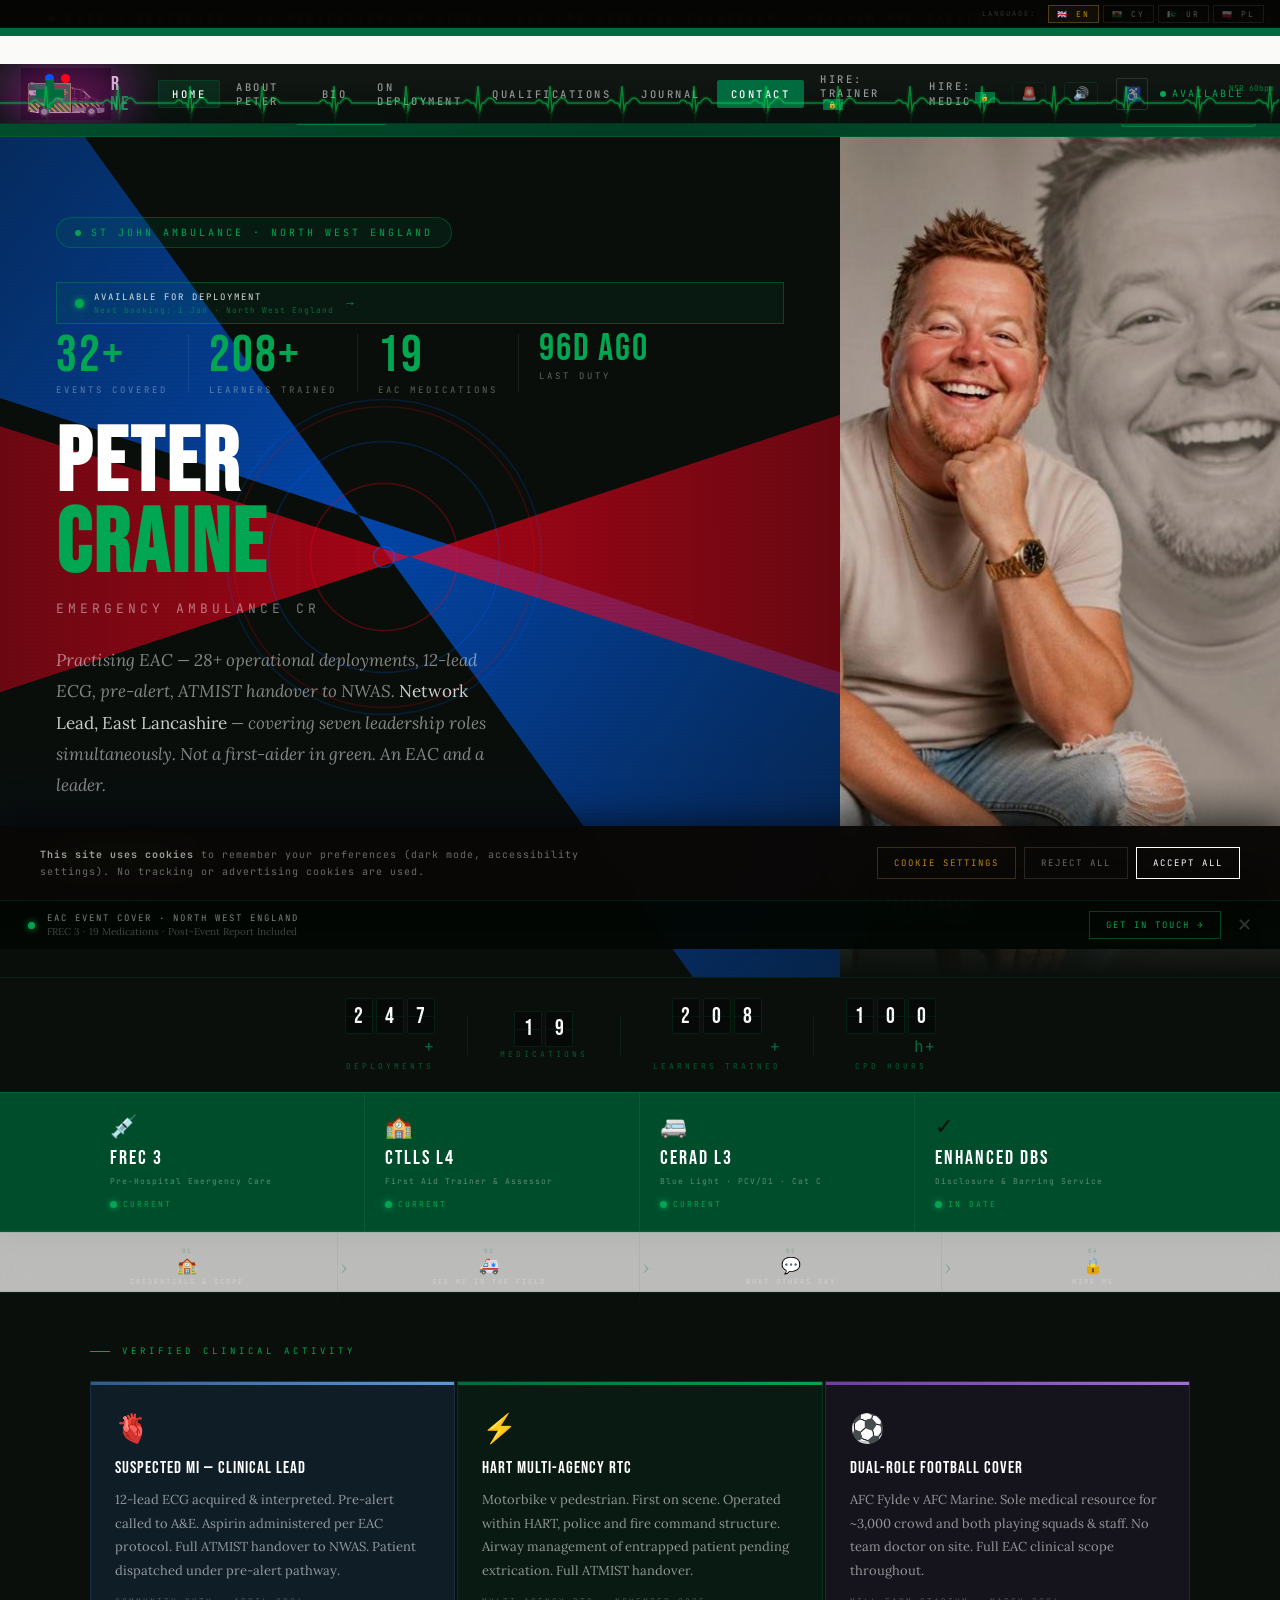
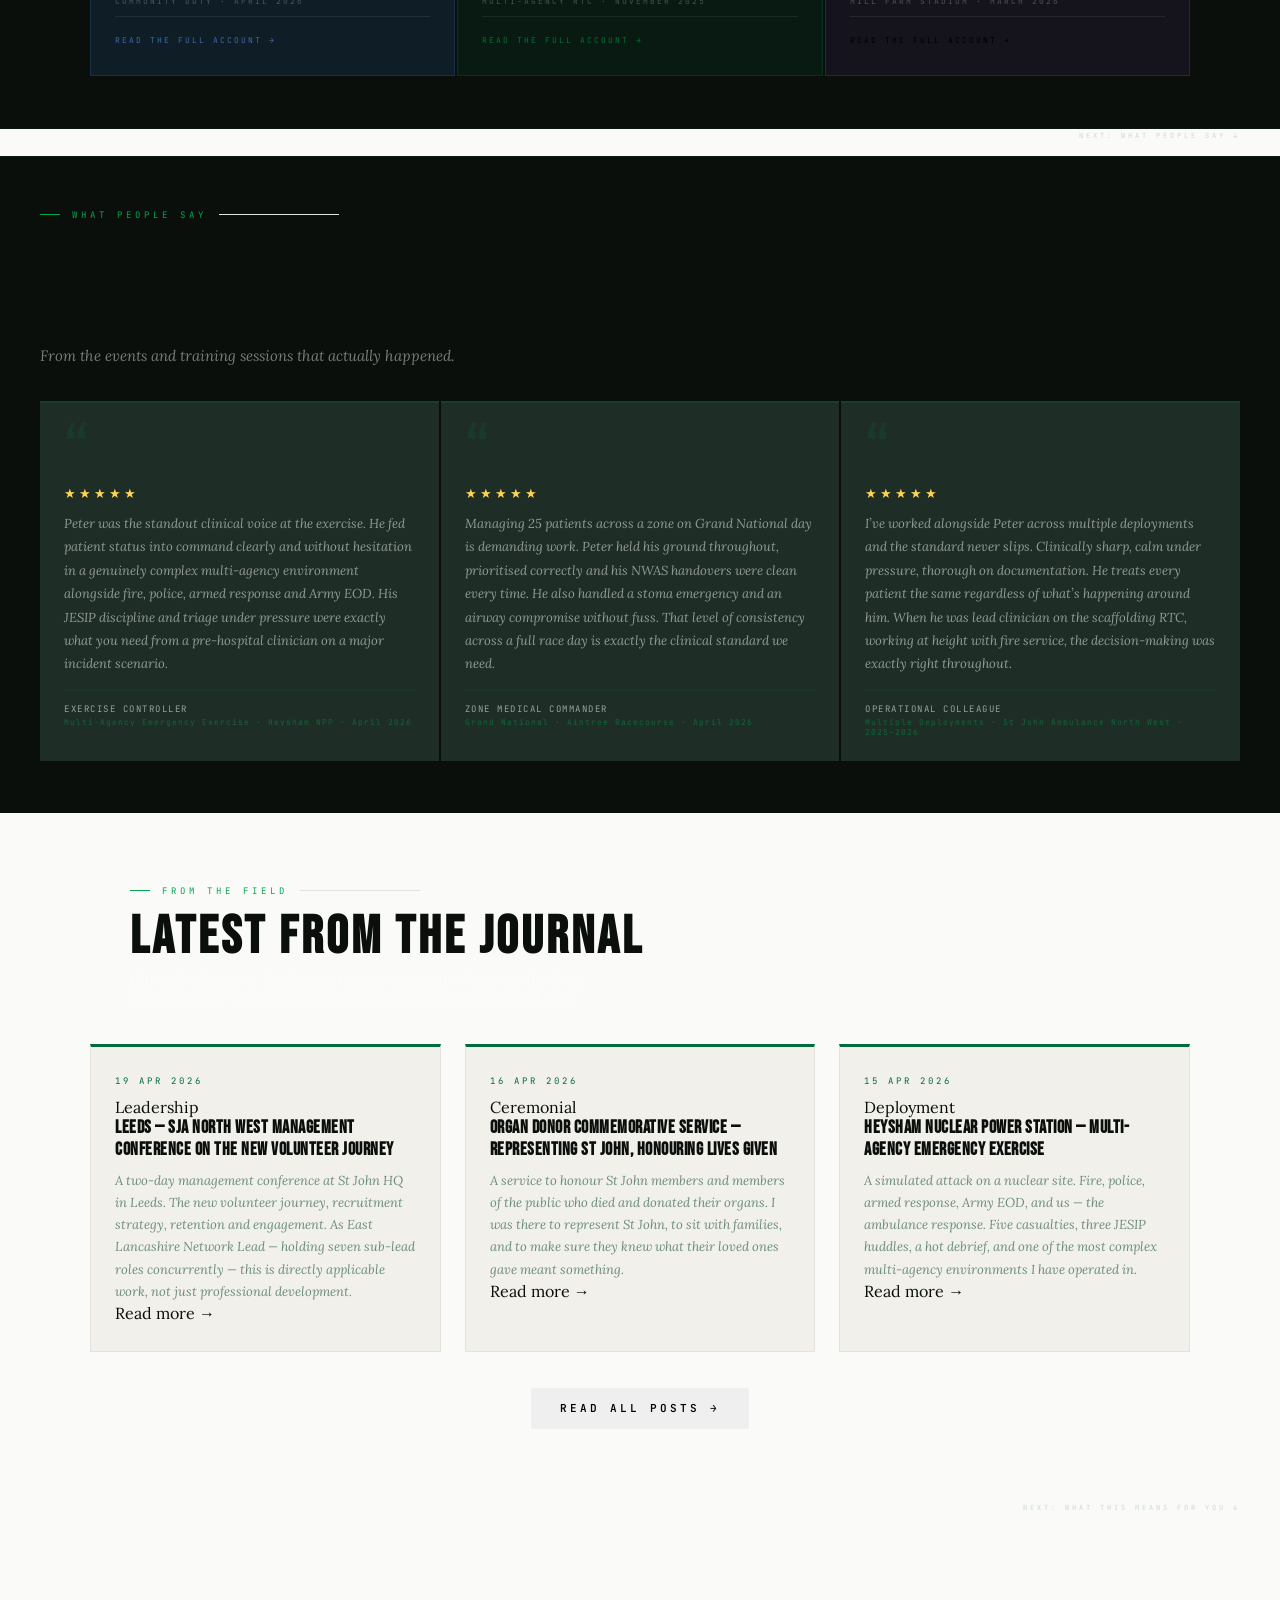
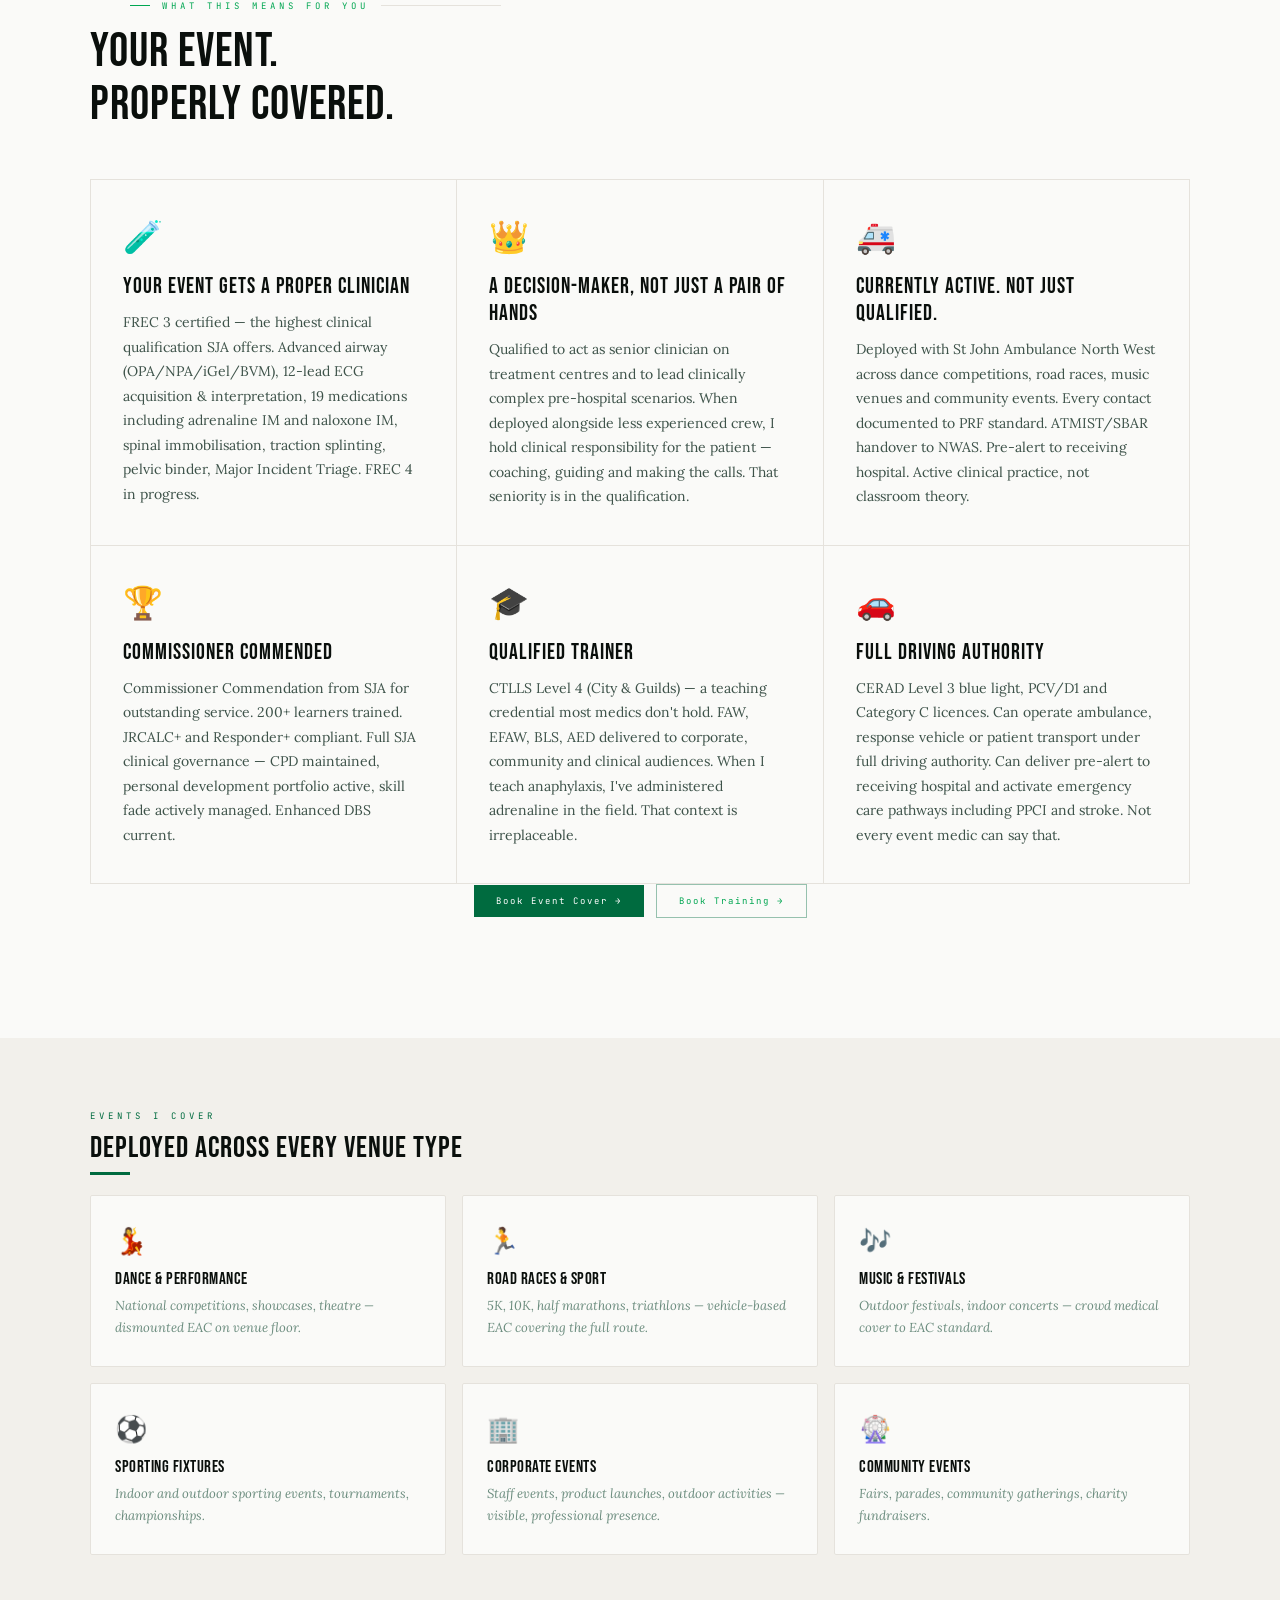
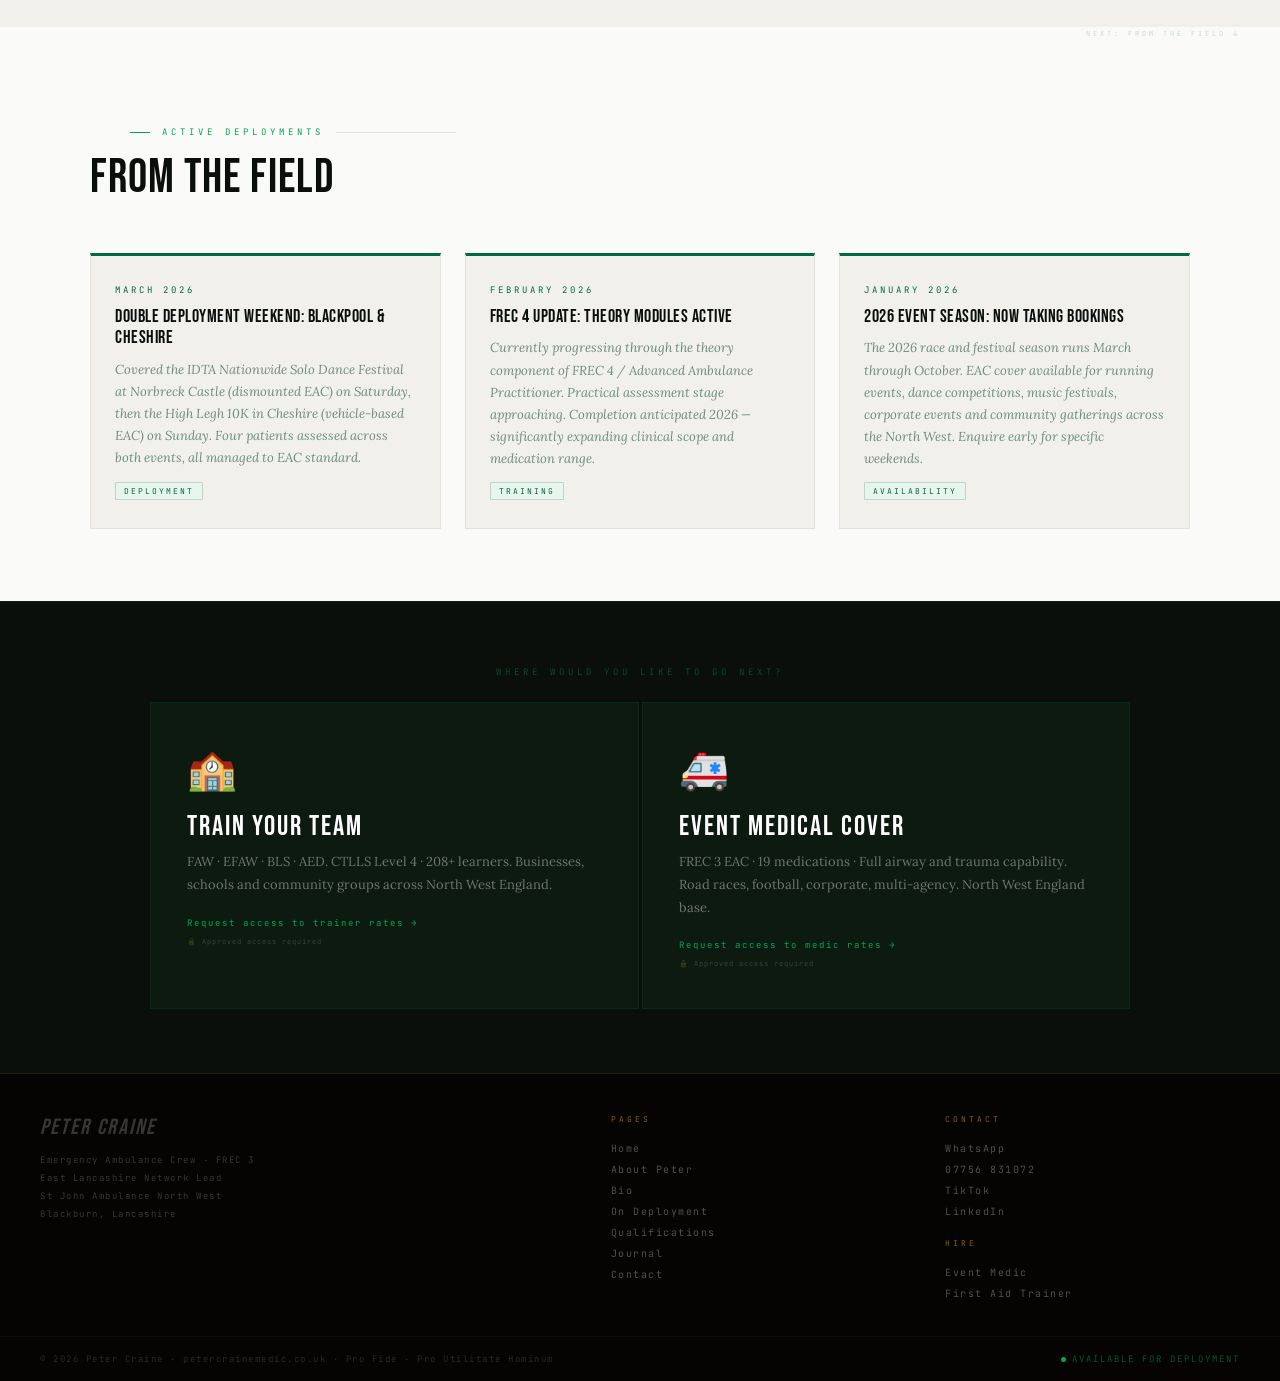
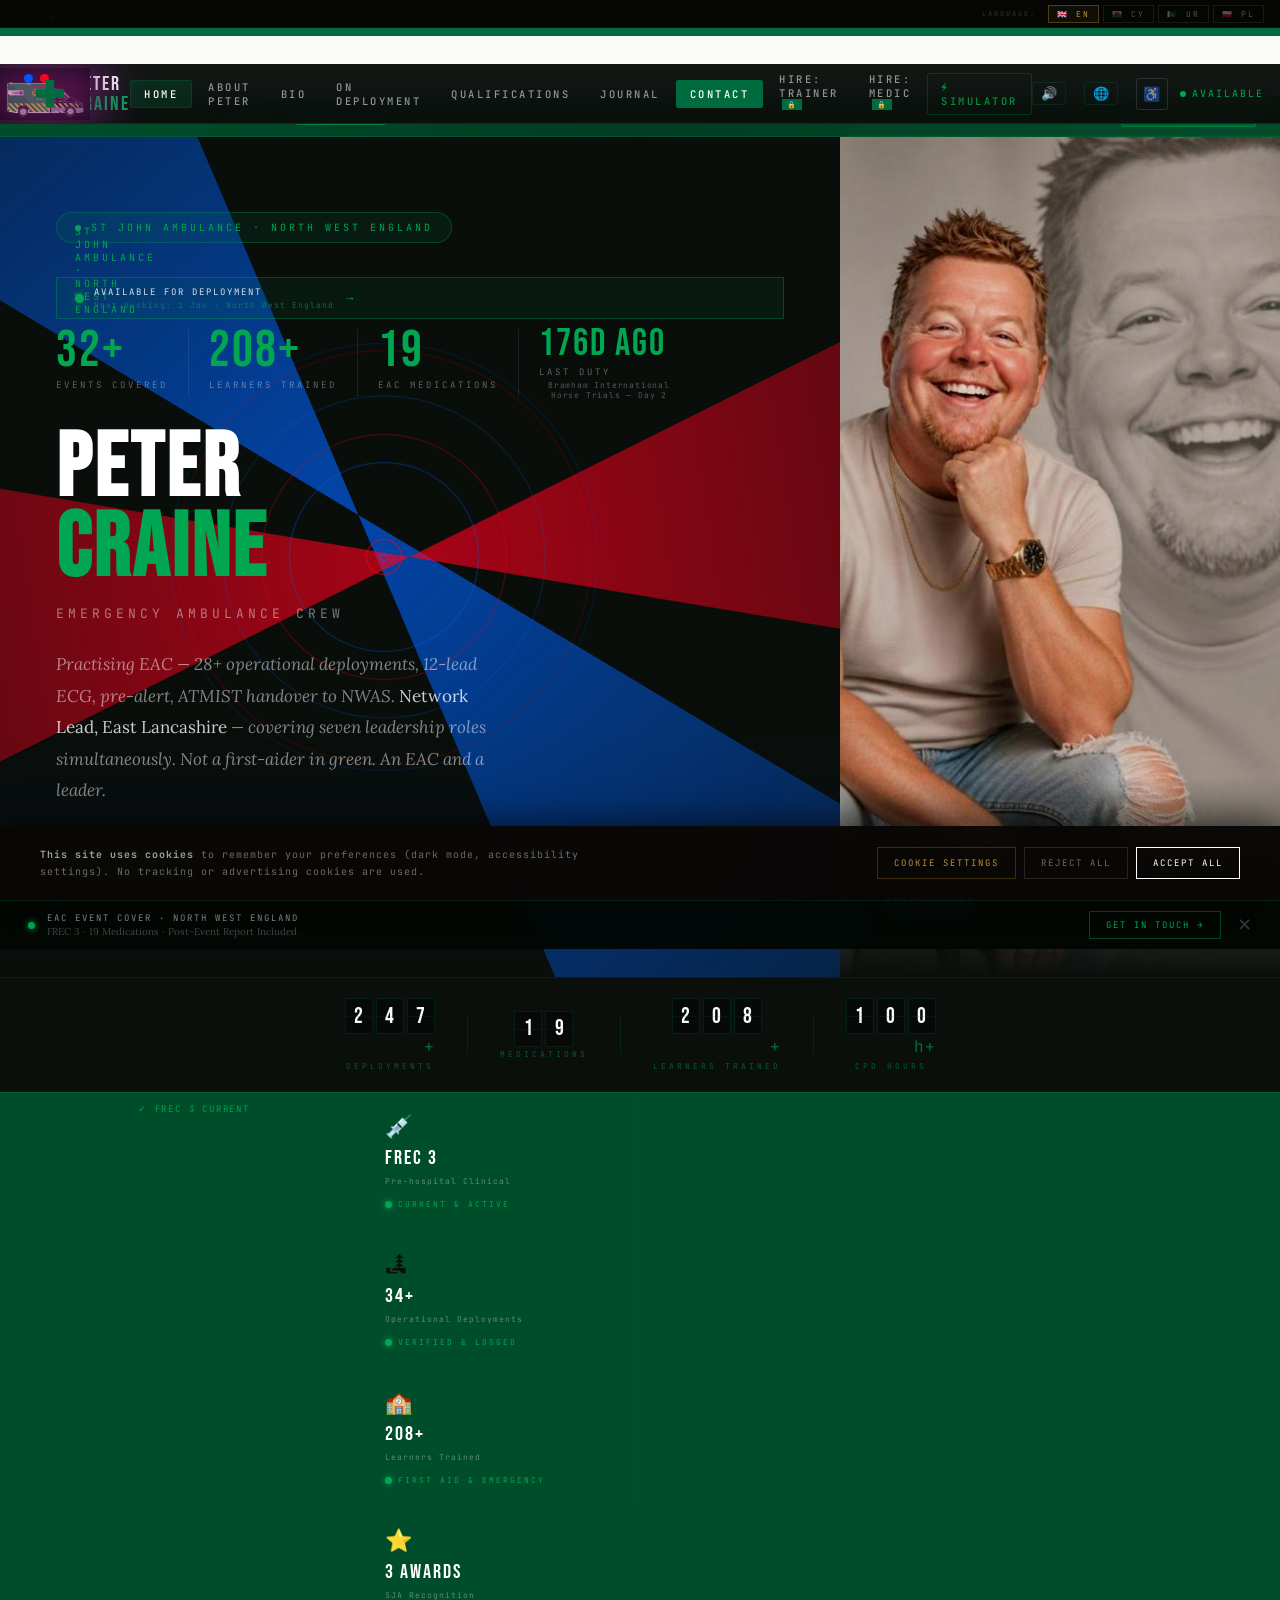
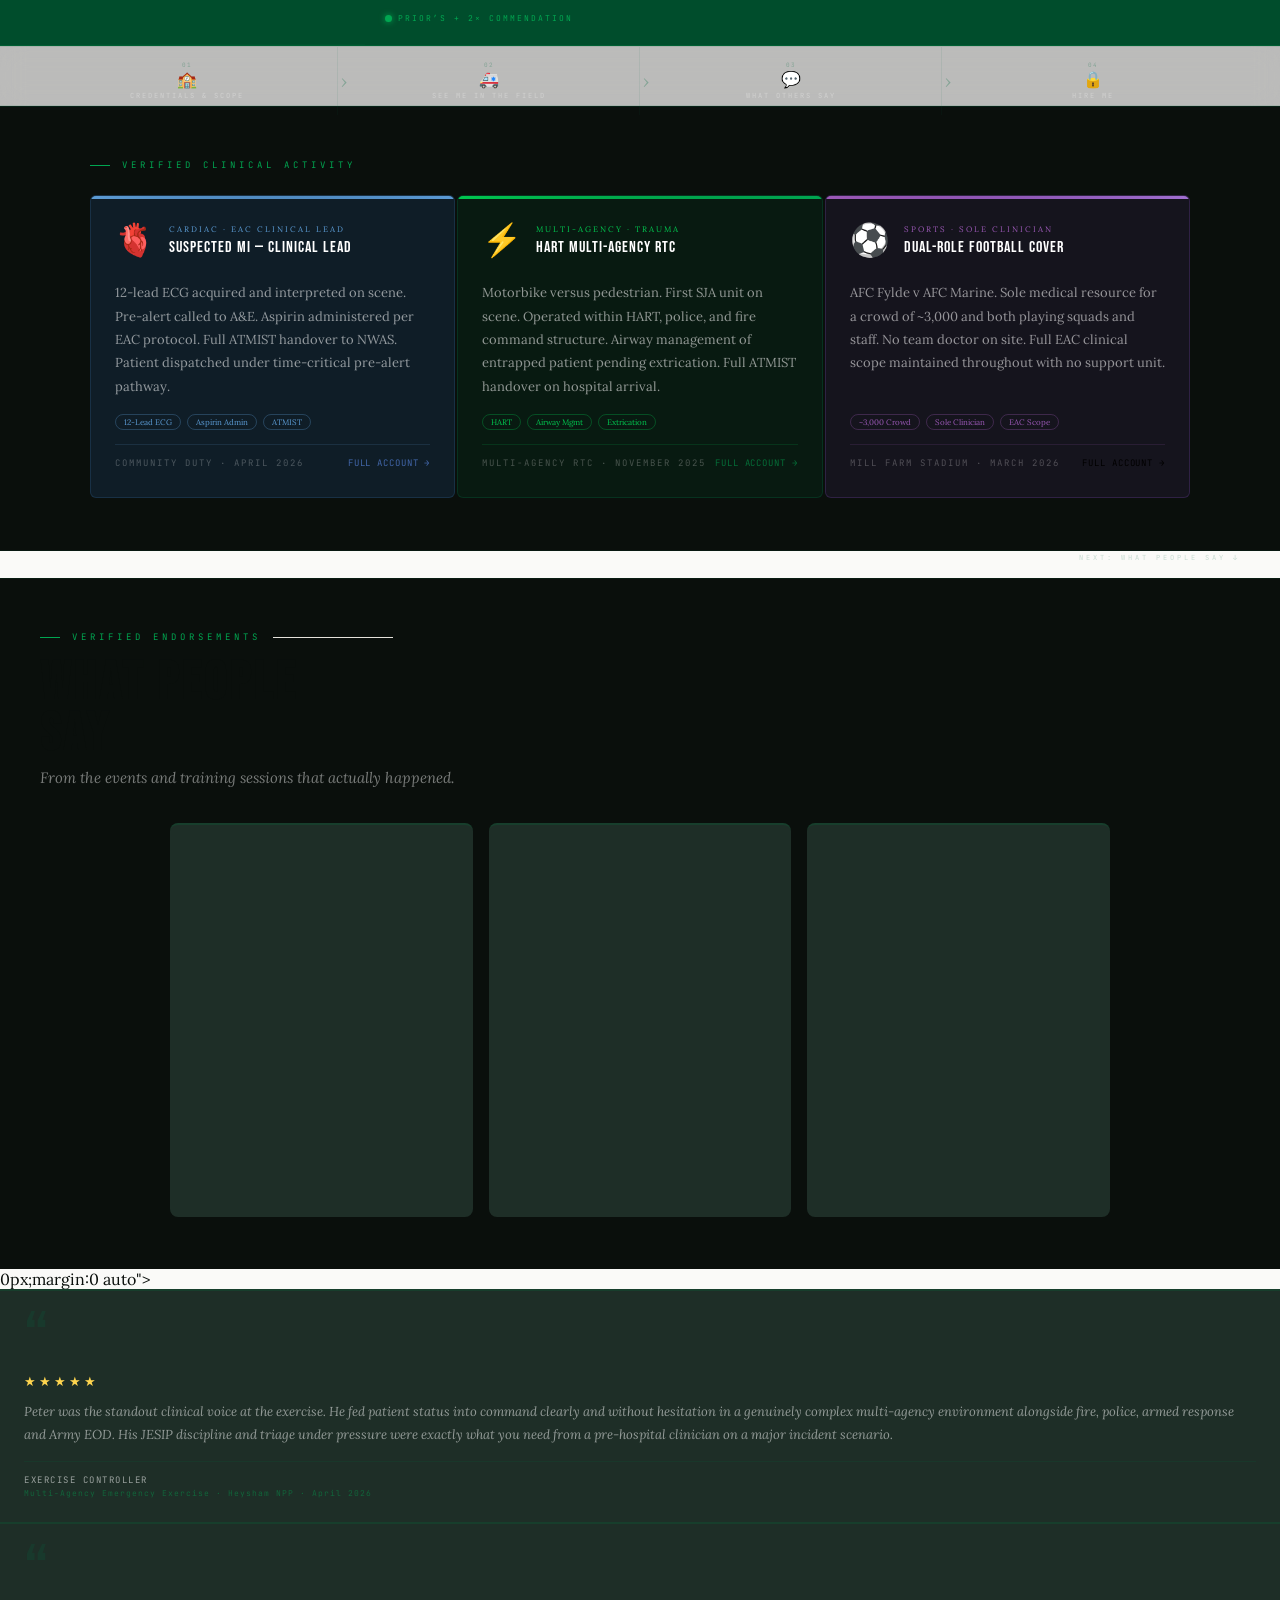
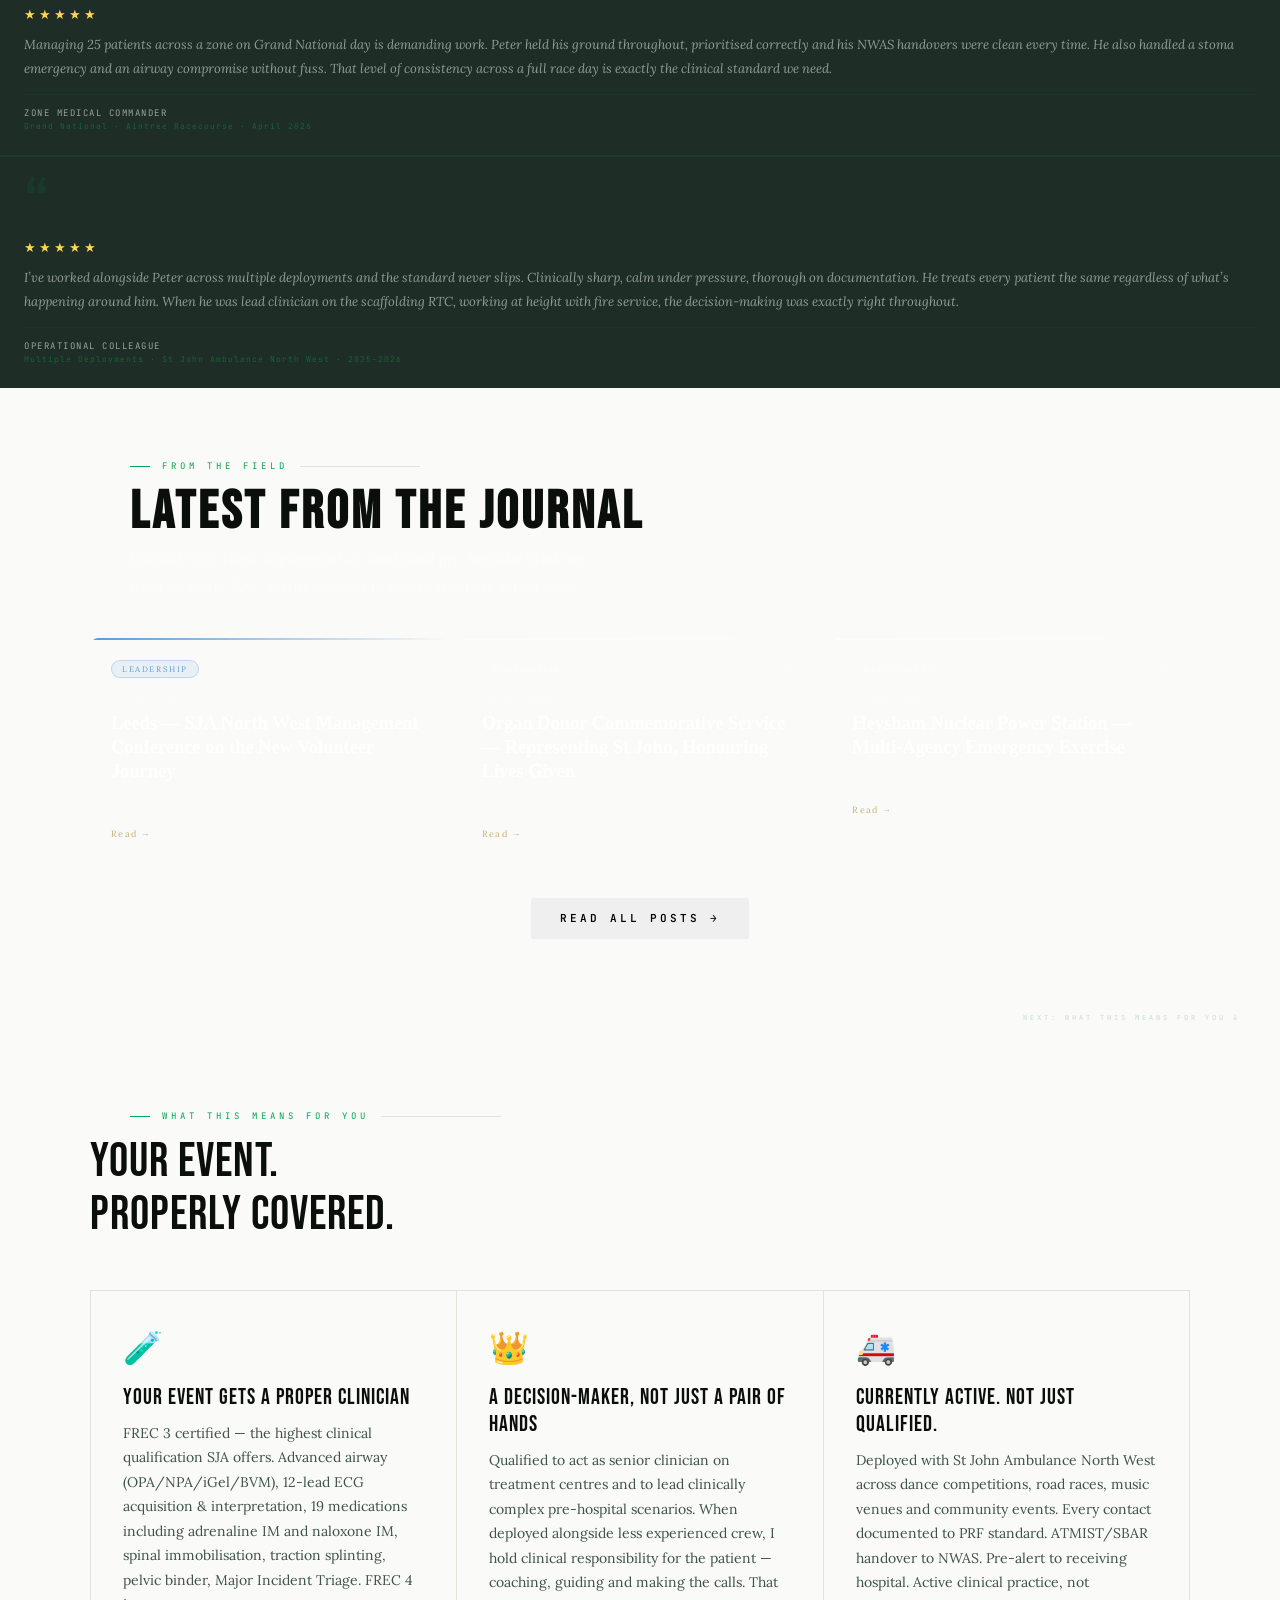
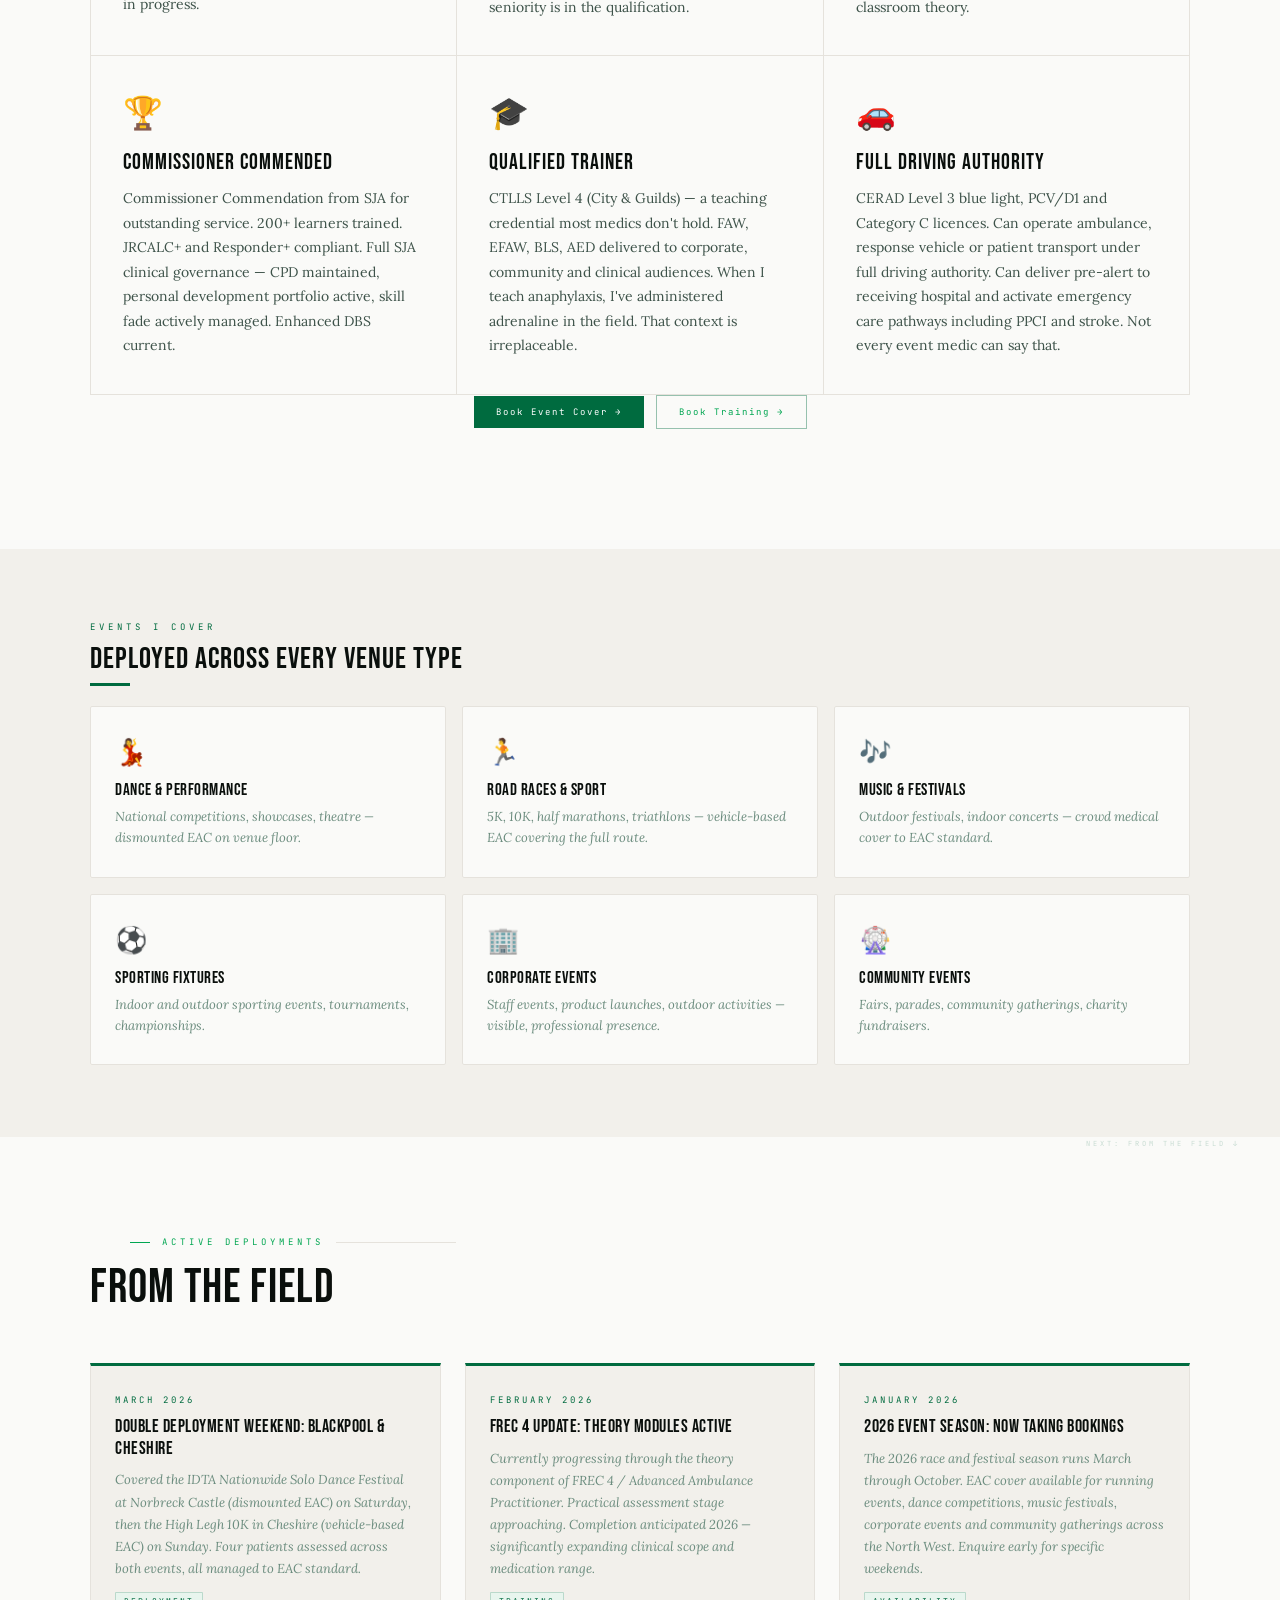
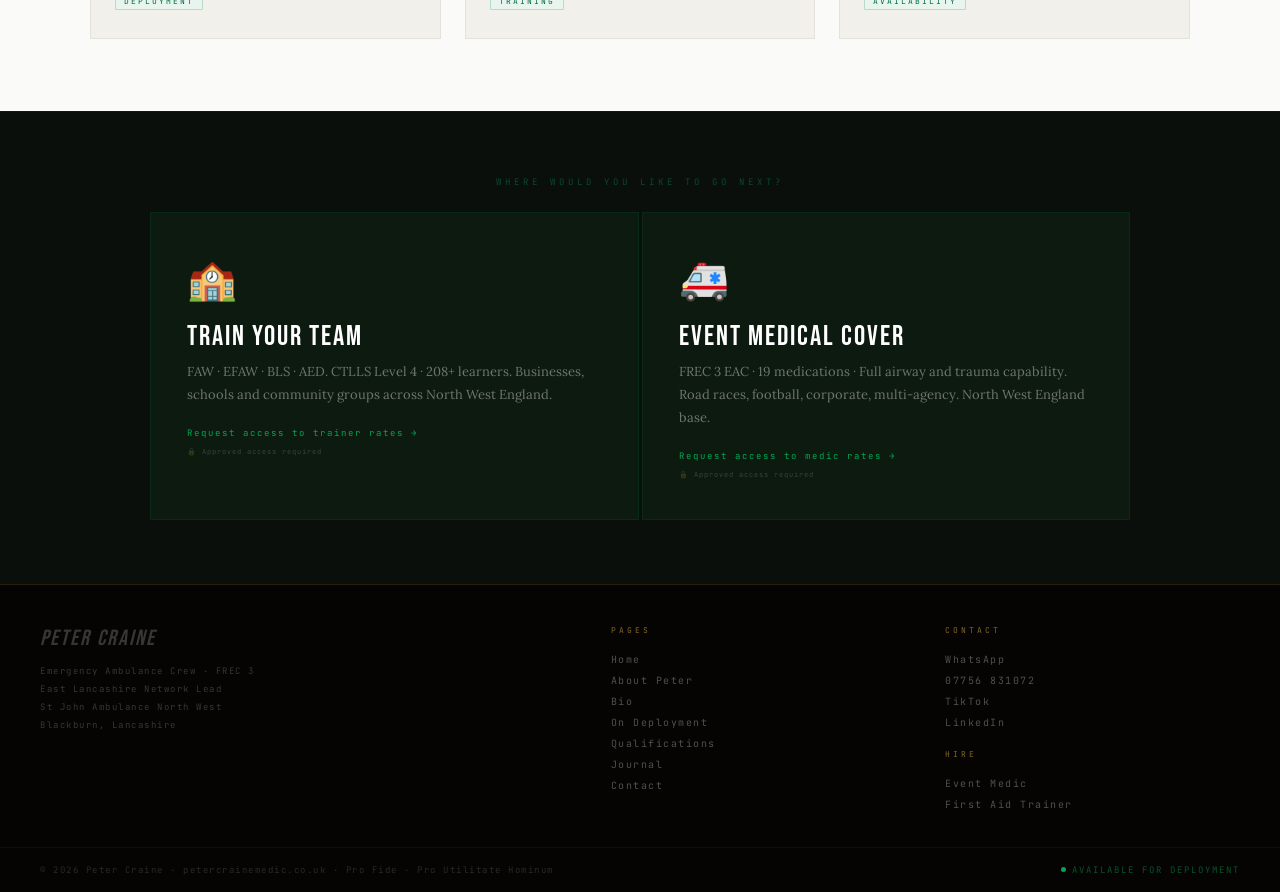
